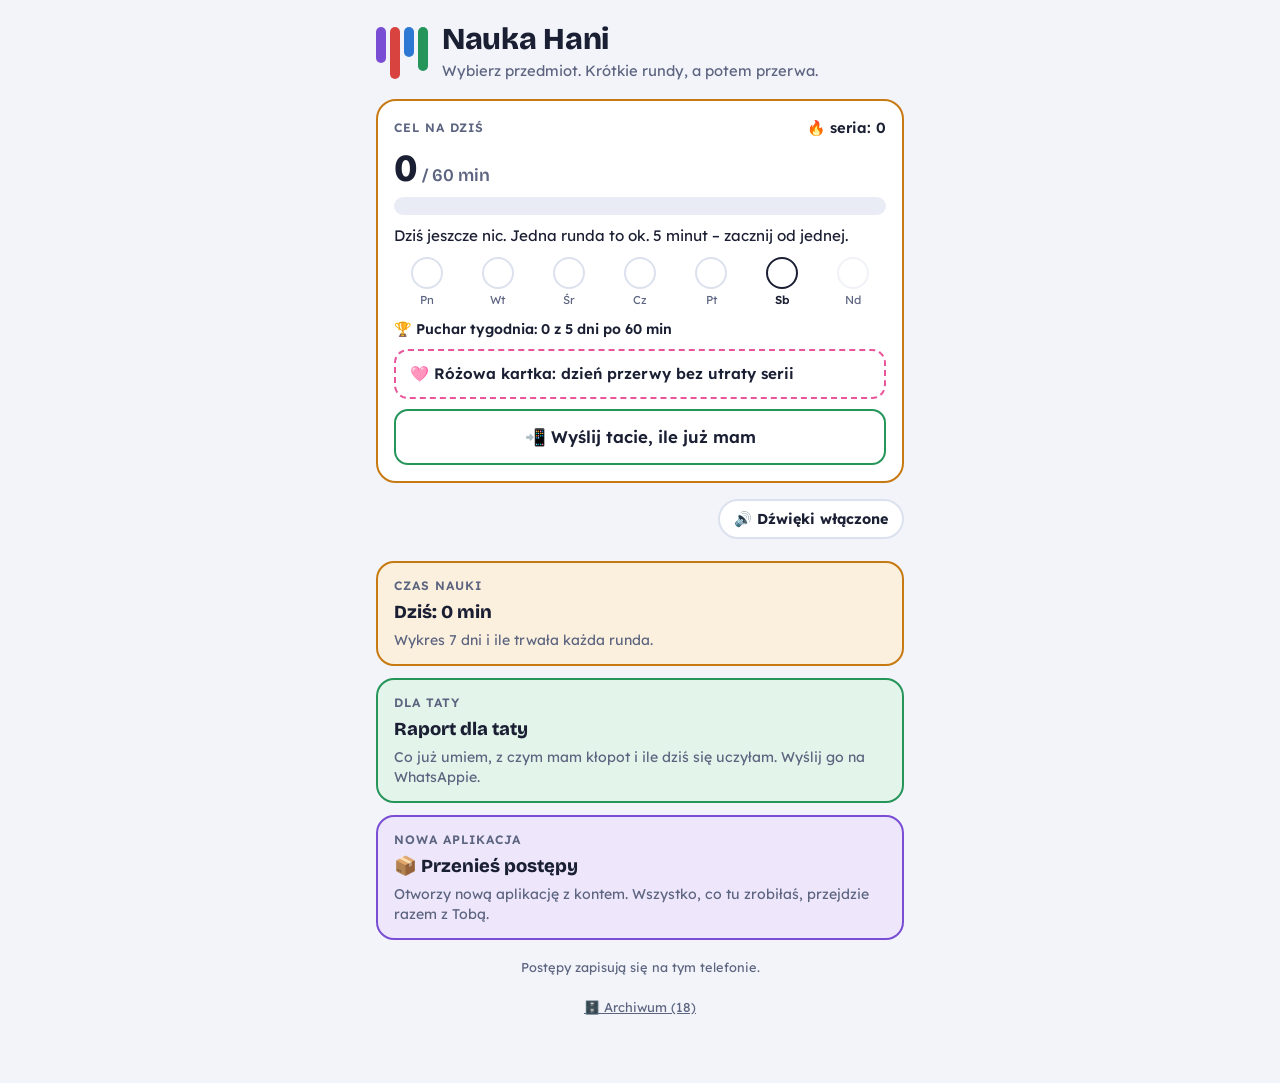
==== app.html @ 9e529d02 "Ekran główny: przedmioty od najbliższego sprawdzianu, po terminie same do małego Archiwum (v60) Co-A" ====
<!doctype html><html><head><meta charset=utf8><meta name=viewport content="width=device-width,initial-scale=1,viewport-fit=cover"><style>:root{color-scheme:light;box-sizing:border-box;padding-top:env(safe-area-inset-top,0px);padding-bottom:env(safe-area-inset-bottom,0px)}html{scroll-padding-top:env(safe-area-inset-top,0px)}body{margin:0;padding:0;font:14px -apple-system,BlinkMacSystemFont,sans-serif;background:#fff;color:#000}img{max-width:100%}[hidden]:not([hidden=until-found i]){display:none!important}</style></head><body>
<title>Nauka Hani</title>
<link rel="preconnect" href="https://fonts.googleapis.com">
<link rel="preconnect" href="https://fonts.gstatic.com" crossorigin>
<link rel="stylesheet" href="https://fonts.googleapis.com/css2?family=Bricolage+Grotesque:opsz,wght@12..96,600;12..96,800&family=Lexend:wght@400;500;600&family=JetBrains+Mono:wght@700&display=swap">
<style>
/* Layout: one column, one task per screen; topic tiles take the colours of the four DNA bases (A/T/C/G as in the textbook). */
:root{
  --bg:#F2F4F9; --surface:#FFFFFF; --ink:#1A1F33; --muted:#5C6480; --line:#DCE1EE; --soft:#E9ECF5;
  --a:#7A4ED4; --t:#26955A; --c:#2C78D2; --g:#D9433F; --warn:#C77A12;
  --a-soft:#EEE7FB; --t-soft:#E3F4EA; --c-soft:#E3EEFB; --g-soft:#FBE6E5; --warn-soft:#FBF0DD;
  --display:"Bricolage Grotesque", "Trebuchet MS", system-ui, sans-serif;
  --body:"Lexend", "Segoe UI", system-ui, sans-serif;
  --mono:"JetBrains Mono", ui-monospace, Menlo, Consolas, monospace;
}
@media (prefers-color-scheme: dark){:root:not([data-theme="light"]){
  --bg:#11141F; --surface:#1B1F2F; --ink:#ECEEF7; --muted:#A2A9C3; --line:#2C3250; --soft:#252A3E;
  --a:#A487F2; --t:#4CC783; --c:#5DA3F2; --g:#F27270; --warn:#F0AE4A;
  --a-soft:#2B2446; --t-soft:#1C3328; --c-soft:#1C2B42; --g-soft:#3A2024; --warn-soft:#3A2D18; color-scheme:dark}}
:root[data-theme="dark"]{
  --bg:#11141F; --surface:#1B1F2F; --ink:#ECEEF7; --muted:#A2A9C3; --line:#2C3250; --soft:#252A3E;
  --a:#A487F2; --t:#4CC783; --c:#5DA3F2; --g:#F27270; --warn:#F0AE4A;
  --a-soft:#2B2446; --t-soft:#1C3328; --c-soft:#1C2B42; --g-soft:#3A2024; --warn-soft:#3A2D18; color-scheme:dark}

*{box-sizing:border-box}
html,body{background:var(--bg)}
body{color:var(--ink);font-family:var(--body);font-size:17px;line-height:1.45;-webkit-tap-highlight-color:transparent}
#app{max-width:560px;margin:0 auto;padding-inline:16px;padding-block:18px 40px}
button{font:inherit;color:inherit;cursor:pointer}
button:focus-visible,input:focus-visible{outline:3px solid var(--c);outline-offset:2px}
h1,h2,h3{font-family:var(--display);text-wrap:balance;margin:0}

/* home */
.hero{display:flex;gap:14px;align-items:center;padding-block:6px 18px}
.helix{display:flex;gap:4px;flex-shrink:0}
.helix span{width:10px;border-radius:5px}
.hero h1{font-size:1.9rem;font-weight:800;line-height:1.05;letter-spacing:-.01em}
.hero p{margin:4px 0 0;color:var(--muted);font-size:.92rem}
.overall{background:var(--surface);border:1px solid var(--line);border-radius:16px;padding:14px 16px;display:grid;gap:8px;margin-bottom:18px}
.overall-top{display:flex;justify-content:space-between;align-items:baseline;gap:8px}
.overall b{font-family:var(--display);font-size:1.5rem;font-variant-numeric:tabular-nums}
.overall small{color:var(--muted);font-size:.82rem}
.bar{height:10px;border-radius:6px;background:var(--soft);overflow:hidden}
.bar i{display:block;height:100%;border-radius:6px;background:var(--a);transition:width .4s}
.label{font-size:.76rem;letter-spacing:.08em;text-transform:uppercase;color:var(--muted);font-weight:600}
.topics{display:grid;gap:12px}
.topic{display:grid;grid-template-columns:auto 1fr;gap:14px;align-items:center;text-align:left;background:var(--surface);border:1px solid var(--line);border-radius:18px;padding:14px;width:100%}
.topic:active{transform:scale(.985)}
.base{width:52px;height:52px;border-radius:14px;display:grid;place-items:center;font-family:var(--mono);font-size:1.6rem;color:#fff}
.topic h3{font-size:1.15rem;font-weight:800;line-height:1.15}
.topic .meta{display:flex;justify-content:space-between;align-items:center;gap:8px;margin-top:6px;font-size:.82rem;color:var(--muted)}
.topic .bar{height:7px;margin-top:8px}
.stars{letter-spacing:2px;color:var(--warn);font-size:1rem;white-space:nowrap}
.stars .off{color:var(--line)}
.extras{display:grid;grid-template-columns:1fr 1fr;gap:12px;margin-top:12px}
.extra{background:var(--surface);border:1px solid var(--line);border-radius:18px;padding:14px;text-align:left;display:grid;gap:4px;width:100%;align-content:start}
.extra h3{font-size:1.05rem;font-weight:800}
.extra span{font-size:.82rem;color:var(--muted)}
.extra.exam{background:var(--ink);color:var(--bg);border-color:var(--ink)}
.extra.exam span{color:var(--bg);opacity:.75}
.tip{margin-top:22px;padding:14px 16px;border-radius:14px;background:var(--warn-soft);font-size:.9rem}
.tip b{font-weight:600}
.reset{margin-top:18px;background:none;border:none;color:var(--muted);font-size:.82rem;text-decoration:underline;padding:6px 0}
.confirm{display:flex;flex-wrap:wrap;gap:8px;align-items:center;margin-top:8px;font-size:.88rem}
.confirm button{border:1px solid var(--line);background:var(--surface);border-radius:10px;padding:8px 12px}
.confirm .danger{background:var(--g);color:#fff;border-color:var(--g)}

/* quiz chrome */
.top{display:grid;grid-template-columns:auto 1fr auto;gap:12px;align-items:center;position:sticky;top:env(safe-area-inset-top,0px);background:var(--bg);padding-block:8px 12px;z-index:5}
.x{width:40px;height:40px;border-radius:12px;border:1px solid var(--line);background:var(--surface);font-size:1.3rem;line-height:1}
.count{font-variant-numeric:tabular-nums;font-size:.9rem;color:var(--muted);font-weight:600}
.streak{display:inline-block;margin-top:2px;font-size:.78rem;font-weight:600;color:var(--warn)}
.qtype{margin:10px 0 6px}
.qtype.hot{color:var(--g)}
.q{font-family:var(--display);font-weight:800;font-size:1.4rem;line-height:1.22;margin:0 0 6px}
.hint{color:var(--muted);font-size:.88rem;margin:0 0 14px}
.opts{display:grid;gap:10px}
.opt{width:100%;text-align:left;padding:14px 16px;border-radius:14px;border:2px solid var(--line);background:var(--surface);min-height:56px;font-size:1rem;transition:transform .08s,border-color .15s,background .15s}
.opt:active{transform:scale(.98)}
.opt:disabled{cursor:default;opacity:1}
.opt.ok{border-color:var(--t);background:var(--t-soft)}
.opt.bad{border-color:var(--g);background:var(--g-soft)}
.opt.miss{border-color:var(--t);border-style:dashed}
.opt.dim{opacity:.55}
.opt.sel{border-color:var(--ink);background:var(--soft)}
.tf{grid-template-columns:1fr 1fr}
.tf .opt{text-align:center;font-weight:600;font-size:1.1rem}
.box{display:inline-grid;place-items:center;width:22px;height:22px;border-radius:6px;border:2px solid var(--muted);margin-right:10px;vertical-align:-4px;font-size:.85rem;font-weight:700}
.opt.sel .box{background:var(--ink);border-color:var(--ink);color:var(--bg)}
.check{margin-top:12px;width:100%;padding:15px;border-radius:14px;border:none;background:var(--c);color:#fff;font-weight:600;font-size:1.02rem}
.check:disabled{opacity:.4}

/* typed answer */
.typed{display:grid;gap:10px}
.typed input{width:100%;font:inherit;font-size:1.15rem;padding:14px 16px;border-radius:14px;border:2px solid var(--line);background:var(--surface);color:var(--ink)}
.typed input.ok{border-color:var(--t);background:var(--t-soft)}
.typed input.bad{border-color:var(--g);background:var(--g-soft)}

/* open */
.open-steps{display:grid;gap:10px}
.model{background:var(--c-soft);border-radius:14px;padding:12px 14px;font-size:.92rem}

/* sort */
.sort-card{background:var(--surface);border:2px dashed var(--line);border-radius:18px;padding:22px 16px;text-align:center;font-family:var(--display);font-weight:800;font-size:1.3rem;min-height:92px;display:grid;place-items:center;margin-bottom:12px}
.sort-btns{display:grid;grid-template-columns:1fr 1fr;gap:10px}
.sort-btns .opt{text-align:center;font-weight:600}
.cols{display:grid;grid-template-columns:1fr 1fr;gap:10px;margin-top:14px}
.col{display:flex;flex-wrap:wrap;gap:6px;align-content:flex-start;min-width:0}
.col-h{width:100%;font-size:.74rem;text-transform:uppercase;letter-spacing:.06em;color:var(--muted);font-weight:600}
.chip{font-size:.8rem;padding:4px 9px;border-radius:999px;background:var(--t-soft);border:1px solid var(--t)}
.chip.fix{background:var(--warn-soft);border-color:var(--warn)}

/* match */
.chips{display:flex;flex-wrap:wrap;gap:8px;margin-bottom:14px}
.mchip{padding:10px 14px;border-radius:12px;border:2px solid var(--line);background:var(--surface);font-weight:600;font-size:.95rem}
.mchip.sel{border-color:var(--ink);background:var(--soft);transform:translateY(-2px)}
.m0{border-color:var(--a)!important;background:var(--a-soft)!important}
.m1{border-color:var(--t)!important;background:var(--t-soft)!important}
.m2{border-color:var(--c)!important;background:var(--c-soft)!important}
.m3{border-color:var(--g)!important;background:var(--g-soft)!important}
.pulse{animation:pulse .5s}
@keyframes pulse{50%{transform:scale(1.06)}}

/* order */
.opt .num{display:inline-grid;place-items:center;width:28px;height:28px;border-radius:50%;background:var(--t);color:#fff;font-weight:700;margin-right:10px;font-size:.9rem;vertical-align:middle}

/* dna */
.strand{overflow-x:auto;padding-bottom:6px;margin-bottom:14px}
.strand-in{display:flex;gap:5px;justify-content:center;min-width:min-content;margin-inline:auto;width:max-content}
.pair{display:grid;justify-items:center;gap:4px}
.nt{width:36px;height:44px;border-radius:9px;display:grid;place-items:center;font-family:var(--mono);font-size:1.2rem;color:#fff}
.bond{width:3px;height:14px;background:var(--line);border-radius:2px}
.slot{background:var(--surface);border:2px dashed var(--line);color:var(--ink)}
.slot.cur{border-color:var(--ink);border-style:solid}
.bA{background:var(--a)} .bT{background:var(--t)} .bC{background:var(--c)} .bG{background:var(--g)}
.keys{display:grid;grid-template-columns:repeat(4,1fr);gap:10px}
.key{height:64px;border-radius:14px;border:none;color:#fff;font-family:var(--mono);font-size:1.6rem}
.key:active{transform:scale(.95)}
.key:disabled{opacity:.4}
.legend{font-size:.82rem;color:var(--muted);text-align:center;margin-top:10px}
.seq{font-family:var(--mono);letter-spacing:.12em}

.shake{animation:shake .35s}
@keyframes shake{25%{transform:translateX(-6px)}75%{transform:translateX(6px)}}

/* feedback */
.fb{margin-top:18px;border-radius:18px;padding:16px;display:grid;gap:10px;animation:rise .25s ease-out}
.fb.good{background:var(--t-soft);border:2px solid var(--t)}
.fb.meh{background:var(--warn-soft);border:2px solid var(--warn)}
.fb.plain{background:var(--surface);border:2px solid var(--line)}
.fb h3{font-size:1.25rem;font-weight:800}
.fb p{margin:0;font-size:.95rem}
.fb small{color:var(--muted);font-size:.82rem}
.next{width:100%;padding:16px;border-radius:14px;border:none;background:var(--ink);color:var(--bg);font-weight:600;font-size:1.05rem}
@keyframes rise{from{transform:translateY(8px);opacity:.4}}

/* result */
.result{text-align:center;padding-top:30px;display:grid;gap:14px;justify-items:center}
.big-stars{font-size:3rem;letter-spacing:6px;color:var(--warn)}
.big-stars .off{color:var(--line)}
.result h2{font-size:2rem;font-weight:800}
.result p{margin:0;color:var(--muted);max-width:40ch}
.grade{font-family:var(--display);font-weight:800;font-size:1.1rem;background:var(--surface);border:1px solid var(--line);border-radius:12px;padding:8px 14px}
.result .btns{display:grid;gap:10px;width:100%;margin-top:8px}
.ghost{width:100%;padding:15px;border-radius:14px;border:2px solid var(--line);background:var(--surface);font-weight:600}
.missed{text-align:left;width:100%;display:grid;gap:8px;margin-top:6px}
.missed div{background:var(--surface);border:1px solid var(--line);border-left:4px solid var(--g);border-radius:10px;padding:10px 12px;font-size:.88rem}
.missed div b{display:block;margin-bottom:2px}
.missed div em{display:block;font-style:normal;color:var(--t);font-weight:600;margin-bottom:2px}

/* flashcards */
.card{perspective:1000px;width:100%;height:290px;border:none;background:none;padding:0}
.card-in{position:relative;width:100%;height:100%;transition:transform .45s;transform-style:preserve-3d}
.card.flip .card-in{transform:rotateY(180deg)}
.face{position:absolute;inset:0;border-radius:22px;display:grid;place-items:center;padding:22px;backface-visibility:hidden;-webkit-backface-visibility:hidden;text-align:center}
.front{background:var(--surface);border:2px solid var(--line)}
.front h2{font-size:1.9rem;font-weight:800}
.front small{position:absolute;bottom:16px;left:0;right:0;color:var(--muted);font-size:.82rem}
.face.back{background:var(--a-soft);border:2px solid var(--a);transform:rotateY(180deg);font-size:1.08rem}
.card-btns{display:grid;grid-template-columns:1fr 1fr;gap:10px;margin-top:14px}
.card-btns .opt{text-align:center;font-weight:600}

/* lessons & weak spots */
.lesson{display:grid;gap:12px}
.lesson ul{margin:0;padding-left:20px;display:grid;gap:8px}
.lesson li{font-size:.97rem}
.trick{background:var(--warn-soft);border-radius:12px;padding:10px 12px;font-size:.92rem}
.trick b{font-weight:600}
.fig{background:var(--surface);border:1px solid var(--line);border-radius:14px;padding:10px;overflow-x:auto}
.fig svg{display:block;width:100%;max-width:340px;height:auto;margin:0 auto}
.fig svg text{fill:var(--ink);font-family:var(--body);font-size:12px}
.tbl{overflow-x:auto}
.tbl table{border-collapse:collapse;width:100%;font-size:.9rem;background:var(--surface)}
.tbl th,.tbl td{border:1px solid var(--line);padding:8px;text-align:left}
.tbl th{background:var(--soft);font-weight:600}
.fb .lesson{border-top:1px dashed var(--warn);padding-top:12px}
.fb .lesson h4{margin:0;font-family:var(--display);font-weight:800;font-size:1.05rem}
.weak{background:var(--surface);border:2px solid var(--warn);border-radius:18px;padding:14px;display:grid;gap:10px;margin-bottom:12px}
.weak h3{font-size:1.1rem;font-weight:800}
.weak p{margin:0;font-size:.85rem;color:var(--muted)}
.wchips{display:flex;flex-wrap:wrap;gap:6px}
.wchip{font-size:.85rem;padding:6px 10px;border-radius:999px;border:1px solid var(--warn);background:var(--warn-soft)}
.wchip.good{border-color:var(--t);background:var(--t-soft)}
.wide{grid-column:1/-1}
.list{display:grid;gap:8px}
.list .opt{display:flex;justify-content:space-between;gap:10px;align-items:center}
.list .opt small{color:var(--warn);font-weight:600;white-space:nowrap}
.result .wchips{justify-content:center}
/* hub & writer */
.back{background:none;border:none;transform:none;color:var(--muted);font-weight:600;font-size:.9rem;padding:4px 0;margin-bottom:6px}
.subjs{display:grid;gap:12px}
.subj{text-align:left;background:var(--surface);border:1px solid var(--line);border-left:6px solid var(--sc);border-radius:18px;padding:16px;display:grid;gap:6px;width:100%}
.subj:active{transform:scale(.985)}
.subj h2{font-size:1.45rem;font-weight:800}
.subj-sub{color:var(--muted);font-size:.88rem}
.subj .bar{height:8px;margin-top:4px}
.subj-meta{display:flex;justify-content:space-between;gap:8px;font-size:.82rem;color:var(--muted)}
.warnt{color:var(--warn);font-weight:600}
.tool{margin-block:12px;width:100%;text-align:left;background:var(--c-soft);border:2px solid var(--c);border-radius:18px;padding:14px 16px;display:grid;gap:4px}
.tool h3{font-size:1.15rem;font-weight:800}
.tool > span:last-child{font-size:.88rem;color:var(--muted)}
.foot{color:var(--muted);font-size:.8rem;text-align:center;margin-top:18px}
.quote{margin:0;background:var(--surface);border-left:4px solid var(--a);border-radius:10px;padding:12px 14px;font-style:italic;display:grid;gap:2px}
.quote small{font-style:normal;color:var(--muted);margin-top:6px}
textarea{width:100%;font:inherit;font-size:1rem;line-height:1.5;padding:12px 14px;border-radius:14px;border:2px solid var(--line);background:var(--surface);color:var(--ink);resize:vertical;margin-top:12px}
textarea:focus-visible{outline:3px solid var(--c);outline-offset:2px}
.wc{display:block;font-size:.82rem;color:var(--muted);margin-top:6px;font-variant-numeric:tabular-nums}
.wnav{display:grid;grid-template-columns:1fr 2fr;gap:10px;margin-top:16px}
.wtask{background:var(--soft);border-radius:12px;padding:10px 12px;font-size:.88rem;margin:0 0 6px}
.eps{margin-top:12px;background:var(--surface);border:1px solid var(--line);border-radius:12px;padding:10px 12px;font-size:.9rem}
.eps summary{font-weight:600;cursor:pointer}
.eps ul{margin:8px 0 0;padding-left:18px;display:grid;gap:4px}
.wtopic{display:grid;gap:4px}
.wtopic span{font-size:.85rem;color:var(--muted)}
.checks{display:grid;gap:8px}
.chk{display:grid;grid-template-columns:auto 1fr auto;gap:10px;align-items:center;background:var(--surface);border:1px solid var(--line);border-radius:12px;padding:10px 12px;font-size:.9rem}
.chk .mark{width:26px;height:26px;border-radius:50%;display:grid;place-items:center;font-weight:700;color:#fff;background:var(--t)}
.chk.off .mark{background:var(--warn)}
.chk span:not(.mark){display:block;color:var(--muted);font-size:.84rem}
.fixbtn{border:1px solid var(--line);background:var(--soft);border-radius:10px;padding:6px 10px;font-size:.82rem}
.paper{margin-top:16px;background:var(--surface);border:1px solid var(--line);border-radius:16px;padding:16px;display:grid;gap:10px}
.paper p{margin:0;font-size:1rem}
.mpart{display:grid;gap:4px}
.mtag{justify-self:start;font-size:.74rem;font-weight:600;letter-spacing:.04em;color:var(--t);background:var(--t-soft);border-radius:999px;padding:2px 10px}
.confetti{position:fixed;inset:0;pointer-events:none;overflow:hidden;z-index:20}
.confetti i{position:absolute;top:-12px;width:9px;height:14px;border-radius:2px;animation:fall 1.6s ease-in forwards}
@keyframes fall{to{transform:translateY(105vh) rotate(540deg)}}
/* study time */
.tcard{background:var(--surface);border:1px solid var(--line);border-radius:16px;padding:14px 16px;display:grid;gap:4px;margin-bottom:14px}
.tcard b{font-family:var(--display);font-size:2rem;font-weight:800;font-variant-numeric:tabular-nums;line-height:1.1}
.tcard small{color:var(--muted);font-size:.85rem}
.week{display:grid;grid-template-columns:repeat(7,1fr);gap:6px;align-items:end;height:130px;margin-top:6px}
.wk{display:grid;grid-template-rows:auto 1fr auto;justify-items:center;height:100%;gap:4px;font-size:.72rem;color:var(--muted);font-variant-numeric:tabular-nums}
.wk .col2{width:100%;max-width:30px;display:flex;align-items:flex-end;height:100%}
.wk .col2 i{display:block;width:100%;border-radius:6px 6px 2px 2px;background:var(--warn);min-height:2px}
.wk.today{color:var(--ink);font-weight:600}
.tday{margin-top:16px}
.tday h3{font-size:1.05rem;font-weight:800;display:flex;justify-content:space-between;gap:8px;margin-bottom:8px}
.tday h3 span{font-family:var(--body);font-weight:600;font-size:.9rem;color:var(--warn)}
.trow{background:var(--surface);border:1px solid var(--line);border-radius:12px;padding:10px 12px;display:grid;grid-template-columns:auto 1fr auto;gap:10px;align-items:baseline;font-size:.88rem;margin-bottom:6px}
.trow .tm{color:var(--muted);font-variant-numeric:tabular-nums}
.trow .tn span{display:block;color:var(--muted);font-size:.8rem}
.trow .td{font-weight:600;font-variant-numeric:tabular-nums;white-space:nowrap}
.mtag2{display:block;margin-top:6px;font-size:.8rem;font-weight:600}
.t-ok{color:var(--t)}.t-bad{color:var(--g)}.t-miss{color:var(--t)}
.opt.bad .box{border-color:var(--g);color:var(--g)}.opt.ok .box{background:var(--t);border-color:var(--t);color:#fff}.opt.miss .box{border-color:var(--t);color:var(--t)}
.nudge{margin:0 0 12px;padding:10px 12px;border-radius:12px;background:var(--warn-soft);border:1px solid var(--warn);font-size:.9rem}
.share{display:block;text-align:center;text-decoration:none;width:100%;padding:16px;border-radius:14px;background:var(--t);color:#fff;font-weight:600;font-size:1.05rem}
@media (prefers-reduced-motion: reduce){*{animation:none!important;transition:none!important}}
@media (min-width:520px){.topics{grid-template-columns:1fr 1fr}.topic{grid-template-columns:1fr;align-items:start}}
.gal{display:grid;grid-template-columns:1fr 1fr;gap:10px;margin:0 0 12px}.gal figure{margin:0}.gal img{width:100%;aspect-ratio:3/4;object-fit:cover;object-position:top;border-radius:10px;display:block}.gal figcaption{font-size:13px;line-height:1.3;margin-top:4px}.gal.sym img{aspect-ratio:2/1;object-fit:contain;border:1px solid #e5e7eb;background:#fff}
.remember{background:var(--surface);border:2px solid var(--warn);border-radius:12px;padding:10px 12px;margin:8px 0}.remember b{display:block;font-size:.8rem;letter-spacing:.06em;text-transform:uppercase;color:var(--warn);margin-bottom:4px}.remember p{margin:4px 0}.remember .ans{font-weight:600}
details.more{margin:8px 0}details.more summary{cursor:pointer;font-weight:600;padding:6px 0}
.next.wait{position:relative;overflow:hidden;opacity:.55}.next.wait::after{content:'';position:absolute;left:0;bottom:0;height:4px;background:currentColor;animation:fbw var(--w,4s) linear forwards}@keyframes fbw{from{width:0}to{width:100%}}
.pfrow{display:grid;grid-template-columns:1fr auto;gap:10px;align-items:center;background:var(--surface);border:2px solid var(--line);border-radius:14px;padding:10px 12px;font-size:.98rem}
.pfrow.ok{border-color:var(--t);background:var(--t-soft)}.pfrow.bad{border-color:var(--g);background:var(--g-soft)}
.pfrow .mtag2{grid-column:1/-1;margin-top:0}
.pfbs{display:flex;gap:6px}
.pfb{width:48px;height:48px;border-radius:12px;border:2px solid var(--line);background:var(--surface);font-weight:700;font-size:1.1rem}
.pfb.sel{border-color:var(--ink);background:var(--ink);color:var(--bg)}
.pfb:disabled{cursor:default}
.dw{text-decoration:underline dotted;text-decoration-color:currentColor;text-decoration-thickness:2px;text-underline-offset:4px;cursor:pointer;border-radius:6px;-webkit-tap-highlight-color:transparent}
.dw.on{background:#fff1b8;box-shadow:0 0 0 3px #fff1b8}
.dpop{position:fixed;z-index:9999;background:#1f1d2b;color:#fff;border-radius:14px;padding:10px 46px 10px 14px;font-size:17px;line-height:1.35;box-shadow:0 8px 24px rgba(0,0,0,.25);animation:dpopIn .15s ease-out;font-weight:500}
.dpop .dph{margin-bottom:6px;padding-bottom:6px;border-bottom:1px solid rgba(255,255,255,.2)}
.dpop .dph b{color:#ffd76a}.dpop small{opacity:.7;font-size:14px}
.dpop .dbase{font-size:13px;opacity:.7;margin-top:3px}
.dpop .dsay{position:absolute;right:6px;top:50%;transform:translateY(-50%);width:36px;height:36px;border:0;border-radius:50%;background:rgba(255,255,255,.14);color:#fff;font-size:17px;padding:0;cursor:pointer}
.dpop .darr{position:absolute;bottom:-7px;width:14px;height:14px;background:#1f1d2b;transform:translateX(-50%) rotate(45deg)}
.dpop.below .darr{bottom:auto;top:-7px}
@keyframes dpopIn{from{opacity:0;transform:translateY(4px)}to{opacity:1;transform:none}}
.dhint{margin:-6px 0 12px;font-size:14px;color:#6b6880}
.qimg{display:block;max-width:100%;max-height:260px;margin:0 auto 14px;border-radius:12px;object-fit:contain}
.picopts{display:grid;grid-template-columns:repeat(3,1fr);gap:8px}.popt{padding:4px;border-radius:14px;border:3px solid var(--line);background:var(--surface);display:flex;flex-direction:column;align-items:stretch;gap:4px;min-height:0}.popt img{width:100%;aspect-ratio:3/4;object-fit:cover;object-position:top;border-radius:10px;display:block}.pcap{font-size:.78rem;line-height:1.2;text-align:center;font-weight:600;min-height:2.4em;display:flex;align-items:center;justify-content:center}.popt.ok{border-color:var(--t);background:var(--t-soft)}.popt.bad{border-color:var(--g);background:var(--g-soft)}.popt.dim{opacity:.6}
/* chemia */
.tiles{display:flex;flex-wrap:wrap;gap:8px;margin:6px 0 12px}
.tile{min-width:56px;min-height:52px;padding:8px 14px;border-radius:12px;border:2px solid var(--line);background:var(--surface);font-family:var(--mono);font-size:1.15rem}
.tile.sel{border-color:var(--ink);background:var(--soft)}
.tile.wide{flex:1 1 40%}
.tile:disabled{opacity:.6}
.vrow{display:flex;align-items:center;justify-content:space-between;gap:10px;margin:8px 0;flex-wrap:wrap}
.vrow .sym{font-family:var(--mono);font-size:1.2rem}
.vchips{display:flex;gap:6px}.vchips .tile{min-width:48px;padding:8px 10px}
.stepper{display:flex;align-items:center;gap:8px}
.stepper b{min-width:30px;text-align:center;font-family:var(--mono);font-size:1.3rem}
.stb{width:48px;height:48px;border-radius:12px;border:2px solid var(--line);background:var(--surface);font-size:1.4rem;font-weight:700}
.cross{display:flex;align-items:flex-end;justify-content:center;gap:18px;margin:6px 0 10px}
.piece{display:grid;justify-items:center}
.piece .val{font-family:var(--mono);color:var(--g);font-size:1rem}
.piece .sym{font-family:var(--mono);font-size:1.8rem}
.xarr{font-size:2rem;color:var(--g)}
.formula{font-family:var(--mono);font-size:1.5rem;text-align:center;padding:8px;min-height:1.6em}
.formula.big{font-size:2.4rem;padding:18px}
.typed input.mono{font-family:var(--mono)}
.bmsg{border-radius:12px;padding:10px 12px;margin:8px 0;font-size:.95rem}
.bmsg.bad{background:var(--g-soft);border:1px solid var(--g)}
.helprow{margin-top:10px}
.helpbtn{border:2px dashed var(--warn);background:var(--warn-soft);border-radius:12px;padding:10px 14px;font-weight:600}
.helpbtn:disabled{opacity:.45}
.helpbox{margin-top:8px;background:var(--warn-soft);border-radius:12px;padding:8px 12px;font-size:.92rem}
.helpbox p{margin:4px 0}
.eqline{display:flex;flex-wrap:wrap;align-items:center;gap:6px;justify-content:center;background:var(--surface);border:1px solid var(--line);border-radius:14px;padding:12px 8px;margin-bottom:12px}
.eqs{display:inline-flex;align-items:baseline;gap:1px;min-height:48px;padding:6px 10px;border-radius:10px;border:2px solid var(--line);background:var(--surface);font-family:var(--mono);font-size:1.15rem}
.eqs.fixed{border-color:transparent;padding:6px 2px}
.eqs.sel{border-color:var(--c);background:var(--c-soft)}
.eqs.empty .sp{color:var(--muted)}
.eqs .co{color:var(--g);font-weight:700}.eqs .co.one{color:var(--line)}
.arrow{display:inline-grid;justify-items:center;font-size:1.3rem;line-height:1}.arrow small{font-size:.7rem;font-family:var(--mono)}
.plus{font-size:1.2rem;color:var(--muted)}
.eqcnt .tbl{margin:10px 0}.eqcnt tr.okr td{color:var(--t);font-weight:600}.eqcnt tr.badr td{color:var(--g);font-weight:600}
.plan{background:var(--surface);border:2px solid var(--t);border-radius:18px;padding:14px;display:grid;gap:8px;margin-bottom:12px}
.plan h3{font-size:1.1rem;font-weight:800}
.prow{display:grid;grid-template-columns:76px 1fr;gap:8px;font-size:.88rem;padding:4px 0;color:var(--muted)}
.prow.today{color:var(--ink);font-weight:600;background:var(--t-soft);border-radius:8px;padding:6px}
.prow.past{opacity:.55}
/* pełny tekst Inwokacji – wysuwana belka (polski, inw, 17.11.2026) */
.iw-tab{position:fixed;right:0;top:128px;z-index:25;writing-mode:vertical-rl;transform:rotate(180deg);background:var(--a);color:#fff;border:none;border-radius:0 12px 12px 0;padding:14px 7px;font-weight:700;font-size:.85rem;letter-spacing:.03em;box-shadow:0 2px 8px rgba(0,0,0,.18)}
.iw-tab.lock{background:#9a93ad}
.iw-panel{position:fixed;top:0;right:0;bottom:0;width:min(92%,460px);background:var(--bg);z-index:30;overflow-y:auto;padding:calc(env(safe-area-inset-top,0px) + 12px) 14px 28px;box-shadow:-4px 0 18px rgba(0,0,0,.25);transform:translateX(105%);transition:transform .25s ease-out}
.iw-panel.open{transform:none}
.iw-head{display:flex;justify-content:space-between;align-items:center;gap:8px;margin-bottom:2px}
.iw-head h2{font-size:1.25rem;font-weight:800}
.iw-src{color:var(--muted);font-size:.82rem;margin:0 0 10px}
.iw-ch{margin:12px 0 4px;font-size:.8rem;font-weight:700;color:var(--a);text-transform:uppercase;letter-spacing:.04em}
.iw-v{display:grid;grid-template-columns:26px 1fr;gap:6px;padding:5px 6px;border-radius:8px;font-size:1.05rem;line-height:1.4}
.iw-v b{font-size:.75rem;color:var(--muted);font-weight:600;text-align:right;padding-top:4px}
.iw-v.on{background:var(--t-soft)}.iw-v.on b{color:var(--t)}
.iw-legend{font-size:.8rem;color:var(--muted);margin:12px 0 0}
.iw-lock{background:var(--surface);border:2px solid var(--line);border-radius:14px;padding:16px;text-align:center;font-size:1rem;line-height:1.45;margin-top:10px}
.iw-lock big{display:block;font-size:2rem;margin-bottom:6px}
/* układ okresowy (chemia) */
.pt-tab{position:fixed;right:0;top:42%;z-index:25;writing-mode:vertical-rl;transform:rotate(180deg);background:var(--t);color:#fff;border:none;border-radius:0 12px 12px 0;padding:12px 6px;font-weight:600;font-size:.82rem;letter-spacing:.03em;box-shadow:0 2px 8px rgba(0,0,0,.18)}
.pt-back{position:fixed;inset:0;background:rgba(10,12,20,.45);z-index:29}
.pt-panel{position:fixed;top:0;right:0;bottom:0;width:min(100%,560px);background:var(--bg);z-index:30;overflow-y:auto;padding:calc(env(safe-area-inset-top,0px) + 12px) 12px 24px;box-shadow:-4px 0 18px rgba(0,0,0,.25);transform:translateX(105%);transition:transform .25s ease-out}
.pt-panel.open{transform:none}
.pt-head{display:flex;justify-content:space-between;align-items:center;gap:8px;margin-bottom:10px}
.pt-head h2{font-size:1.25rem;font-weight:800}
.pt-info{background:var(--surface);border:2px solid var(--line);border-radius:14px;padding:10px 12px;display:grid;grid-template-columns:auto 1fr;gap:4px 14px;align-items:center;min-height:86px;margin-bottom:10px;font-size:.9rem}
.pt-info .big{grid-row:span 3;font-family:var(--mono);font-size:2.2rem;line-height:1;text-align:center;min-width:60px}
.pt-info .big small{display:block;font-family:var(--body);font-size:.75rem;color:var(--muted)}
.pt-info b{font-size:1.05rem}
.pt-info .val{color:var(--g);font-weight:700;font-size:1.05rem}
.pt-info .muted{color:var(--muted);font-size:.82rem}
.pt-tools{display:flex;gap:8px;margin-bottom:8px}
.pt-tools button{border:1px solid var(--line);background:var(--surface);border-radius:10px;padding:8px 12px;font-size:.85rem;font-weight:600}
.pt-scroll{overflow-x:auto;padding-bottom:6px}
.pt-grid{display:grid;grid-template-columns:repeat(18,minmax(0,1fr));gap:2px}
.pt-panel.zoom .pt-grid{grid-template-columns:repeat(18,50px);width:max-content}
.pt-c{border:1px solid var(--line);border-radius:4px;padding:0;min-height:26px;font-family:var(--mono);font-size:.62rem;line-height:1.05;display:grid;place-items:center;background:var(--surface);color:var(--ink)}
.pt-panel.zoom .pt-c{min-height:52px;font-size:1rem}
.pt-c small{display:none;font-family:var(--body);font-size:.55rem;color:var(--g);font-weight:700}
.pt-panel.zoom .pt-c small{display:block;overflow-wrap:anywhere;text-align:center;padding:0 1px}
.pt-c.m{background:var(--c-soft)}.pt-c.n{background:var(--warn-soft)}.pt-c.g{background:var(--warn-soft);border-style:dashed}
.pt-c.sel{outline:3px solid var(--ink);outline-offset:-1px}
.pt-gh{font-size:.55rem;color:var(--muted);text-align:center;align-self:end}
.pt-panel.zoom .pt-gh{font-size:.75rem}
.pt-gap{grid-column:1/-1;height:8px}
.pt-lab{font-size:.55rem;color:var(--muted);display:grid;place-items:center;text-align:center}
.pt-legend{display:flex;flex-wrap:wrap;gap:8px 14px;font-size:.8rem;color:var(--muted);margin:10px 0}
.pt-legend i{display:inline-block;width:14px;height:14px;border-radius:3px;border:1px solid var(--line);vertical-align:-2px;margin-right:5px}
.pt-rule{background:var(--surface);border:1px solid var(--line);border-radius:14px;padding:10px 12px;font-size:.88rem}
.pt-rule h3{font-size:1rem;font-weight:800;margin-bottom:6px}
.pt-rule table{border-collapse:collapse;width:100%}.pt-rule td{border-top:1px solid var(--line);padding:5px 4px;vertical-align:top}.pt-rule td:first-child{white-space:nowrap;font-weight:600}
.archlink{display:block;margin:6px auto 18px;background:none;border:0;color:var(--muted,#888);font-size:13px;text-decoration:underline;cursor:pointer;padding:8px}.arch{margin-top:14px;background:var(--soft);border:1px dashed var(--line);border-radius:18px;padding:4px 12px}.arch summary{cursor:pointer;display:flex;justify-content:space-between;align-items:center;gap:8px;padding:12px 2px;font-weight:600;list-style:none}.arch summary::-webkit-details-marker{display:none}.arch summary span{white-space:nowrap}.arch summary small{text-align:right;color:var(--muted);font-weight:400;font-size:.82rem}.arch[open]{padding-bottom:12px}.arch .subj{opacity:.85}
.goal{background:var(--surface);border:2px solid var(--warn);border-radius:20px;padding:16px;display:grid;gap:10px;margin-bottom:16px}
.goal.done{border-color:var(--t);background:var(--t-soft)}
.goal-top{display:flex;justify-content:space-between;align-items:center;gap:8px}
.goal-fire{font-weight:600;font-size:.92rem;white-space:nowrap}
.goal-num{font-family:var(--display);font-weight:800;font-size:2.4rem;line-height:1;font-variant-numeric:tabular-nums}
.goal-num small{font-size:1.1rem;color:var(--muted);font-weight:600}
.goal .bar{height:18px;border-radius:10px}
.goal .bar i{border-radius:10px}
.goal-msg{margin:0;font-size:.95rem}
.gweek{display:grid;grid-template-columns:repeat(7,1fr);gap:6px;text-align:center;font-size:.72rem;color:var(--muted)}
.gday{display:grid;justify-items:center;gap:3px}
.gdot{width:32px;height:32px;border-radius:50%;display:grid;place-items:center;border:2px solid var(--line);background:var(--surface);font-weight:700;font-size:.9rem;color:#fff}
.gday.hit .gdot{background:var(--t);border-color:var(--t)}
.gday.today .gdot{border-color:var(--ink)}
.gday.today{color:var(--ink);font-weight:600}
.gday.future .gdot{opacity:.4}
.gcup{font-size:.88rem;font-weight:600}
.gday.free .gdot{background:#E8559A;border-color:#E8559A;font-size:.85rem}
.goal.pink{border-color:#E8559A;background:#FDEAF3}
@media (prefers-color-scheme:dark){:root:not([data-theme="light"]) .goal.pink{background:#3A1F2E}}
[data-theme="dark"] .goal.pink{background:#3A1F2E}
.rkbtn{width:100%;padding:12px 14px;border-radius:14px;border:2px dashed #E8559A;background:transparent;color:inherit;font-weight:600;font-size:.95rem;text-align:left}
.rkinfo{font-size:.85rem;color:var(--muted)}
.rkbox{border:2px solid #E8559A;border-radius:14px;padding:12px;display:grid;gap:8px;font-size:.95rem}
.rkbox .next{background:#E8559A;color:#fff}
.rk .next{background:#E8559A;color:#fff}
.rk-big{font-size:4.5rem;line-height:1}
.goal .share{padding:14px}
.goal:not(.done) .share{background:var(--surface);color:var(--ink);border:2px solid var(--t)}
.goalmini{width:100%;background:var(--surface);border:1px solid var(--line);border-radius:14px;padding:10px 14px;display:grid;gap:6px;text-align:left;font-size:.9rem}
.goalmini.win{border:2px solid var(--t);background:var(--t-soft);font-size:1rem}
.goalmini .bar i{background:var(--warn)}.goalmini.win .bar i{background:var(--t)}
.memo{background:var(--surface);border:1px solid var(--line);border-radius:16px;padding:14px 16px;margin-bottom:14px;font-size:1.08rem;line-height:1.75;position:relative}
.mico{position:absolute;top:8px;right:12px;font-size:1.6rem}
.mline{margin:0 0 6px;padding-right:28px}.mline small{color:var(--muted);font-size:.75rem}
.mgap{border:0;border-bottom:2px solid var(--a);background:var(--a-soft);border-radius:5px;padding:0 3px;margin:0;font:inherit;line-height:1.3;color:var(--ink)}
.mgap span{color:transparent}.mgap b{font-weight:600;color:var(--a)}.mgap.peek{background:var(--warn-soft);border-bottom-color:var(--warn)}.mgap.peek span{color:var(--ink)}
.mdots{display:flex;gap:6px;margin:4px 0 8px}.mdots i{flex:1;height:6px;border-radius:3px;background:var(--line)}.mdots i.on{background:var(--a)}
.mgrid{display:grid;grid-template-columns:repeat(11,1fr);gap:4px;margin:8px 0}.mgrid i{height:14px;border-radius:4px;background:var(--soft)}.mgrid i.on{background:var(--a)}
.mchips{display:flex;flex-wrap:wrap;gap:6px;margin:8px 0}.mchip{border:1px solid var(--line);background:var(--surface);border-radius:999px;padding:6px 10px;font-size:.85rem;color:var(--ink)}.mchip.on{background:var(--a-soft);border-color:var(--a)}
</style>

<div id="app"></div>

<script>
const BASES = {A:'var(--a)',T:'var(--t)',C:'var(--c)',G:'var(--g)'};
const COMP = {A:'T',T:'A',C:'G',G:'C'};
const ROUND = 8;

/* ---------- random helpers (needed by generators) ---------- */
function shuffle(a){for(let i=a.length-1;i>0;i--){const j=Math.floor(Math.random()*(i+1));[a[i],a[j]]=[a[j],a[i]];}return a;}
const rnd=(a,b)=>a+Math.floor(Math.random()*(b-a+1));
const any=a=>a[Math.floor(Math.random()*a.length)];
const seqOf=n=>Array.from({length:n},()=>any(['A','T','C','G'])).join('');
const compOf=s=>s.split('').map(b=>COMP[b]).join('');
function numOpts(ans,cands){const s=[ans];for(const c of cands){if(c>0&&Number.isInteger(c)&&!s.includes(c))s.push(c);if(s.length===4)break;}let k=1;while(s.length<4){const c=ans+k*(k%2?1:-1)*2;if(c>0&&!s.includes(c))s.push(c);k++;}return s.map(String);}
const SPECIES=[['kot',38],['pies',78],['koń',64],['mysz',40],['kura',78],['groch',14],['ziemniak',48],['człowiek',46]];

/* ---------- generators: new numbers every time ---------- */
const GEN={
  dna(){return {t:'dna',q:'Dobuduj nić komplementarną.',top:seqOf(rnd(8,10)),e:'A↔T, C↔G – zawsze.'};},
  comp(){const s=seqOf(7),c=compOf(s);
    const swap1=s.split('').map(b=>({A:'C',C:'A',T:'G',G:'T'}[b])).join('');
    const swap2=s.split('').map(b=>({A:'G',G:'A',T:'C',C:'T'}[b])).join('');
    const o=[c];[s,swap1,swap2,c.split('').reverse().join('')].forEach(x=>{if(!o.includes(x)&&o.length<4)o.push(x);});
    return {t:'mc',mono:true,q:`Nić DNA ma sekwencję ${s}. Jaka jest sekwencja nici komplementarnej?`,o,e:`A łączy się z T, C z G: ${s} → ${c}.`};},
  count(){const s=seqOf(9);const ask=any([['tymin','A','T'],['adenin','T','A'],['guanin','C','G'],['cytozyn','G','C']]);
    const ans=s.split('').filter(b=>b===ask[1]).length;const wrong=s.split('').filter(b=>b===ask[2]).length;
    return {t:'mc',q:`Jedna nić DNA: ${s}. Ile ${ask[0]} będzie w nici komplementarnej?`,o:numOpts(ans,[wrong,ans+1,ans-1,ans+2]),e:`W nici komplementarnej ${ask[2]} stoi naprzeciw każdej ${ask[1]}. W tej nici jest ${ans}× ${ask[1]}.`};},
  gamete(){const[sp,x]=any(SPECIES);const v=rnd(0,2);
    if(v===0)return {t:'mc',q:`Komórka ciała (2n) – ${sp} – ma ${x} chromosomów. Ile chromosomów ma gameta tego organizmu?`,o:numOpts(x/2,[x,x*2,x/2+2]),e:`Gameta jest haploidalna (n): ${x} : 2 = ${x/2}.`};
    if(v===1)return {t:'mc',q:`Komórka jajowa – ${sp} – ma ${x/2} chromosomów. Ile chromosomów będzie miała zygota?`,o:numOpts(x,[x/2,x*2,x+2]),e:`Zygota = n + n = 2n: ${x/2} + ${x/2} = ${x}.`};
    return {t:'mc',q:`Komórka ciała – ${sp} – ma ${x} chromosomów i przechodzi mitozę. Ile chromosomów ma każda komórka potomna?`,o:numOpts(x,[x/2,x*2,x/4]),e:`Mitoza nie zmienia liczby chromosomów – nadal ${x}.`};},
  cells(){const v=rnd(0,1);
    if(v===0){const k=rnd(2,3);return {t:'mc',q:k===2?'Komórka przeszła mitozę, a potem każda z komórek potomnych jeszcze raz przeszła mitozę. Ile komórek powstało?':'Komórka przeszła trzy mitozy po kolei (każda nowa komórka też się dzieliła). Ile komórek powstało?',o:numOpts(2**k,[k*2,2**k*2,4*k]),e:`Każda mitoza podwaja liczbę komórek: ${Array(k).fill(2).join(' × ')} = ${2**k}.`};}
    const n=rnd(2,5);return {t:'mc',q:`Mejozie uległo ${n} komórek macierzystych. Ile powstało komórek potomnych?`,o:numOpts(4*n,[2*n,8*n,n]),e:`Z jednej komórki w mejozie powstają 4 komórki: ${n} × 4 = ${4*n}.`};},
  chromatids(){const[sp,x]=any(SPECIES);
    return {t:'mc',q:`Komórka – ${sp} – ma ${x} chromosomów. Ile cząsteczek DNA (chromatyd) jest w jej jądrze PO replikacji?`,o:numOpts(x*2,[x,x/2,x*4]),e:`Po replikacji każdy chromosom ma 2 chromatydy, a każda zawiera 1 cząsteczkę DNA: ${x} × 2 = ${x*2}.`};}
};

/* ---------- question bank ---------- */
/* mc: first option is correct (shuffled on screen). multi: c = indexes of correct. type: ans = accepted answers. open: pts = key points. */
const BIO_TOPICS = [
{id:'gen', base:'A', name:'Czym jest genetyka?', pages:'str. 7–10', qs:[
 {t:'mc', q:'Która para zawiera WYŁĄCZNIE cechy dziedziczne?', o:['kolor oczu i zwijanie języka w rurkę','kolor oczu i umiejętność czytania','blizna i kształt nosa','kształt nosa i znajomość tabliczki mnożenia'], e:'Kolor oczu i zwijanie języka mamy po rodzicach. Czytanie, tabliczka mnożenia i blizna są nabyte.'},
 {t:'multi', q:'Zaznacz WSZYSTKIE cechy niedziedziczne.', o:['blizna','umiejętność jazdy na nartach','znajomość języka angielskiego','kolor skóry','rysy twarzy','wygięty kciuk'], c:[0,1,2], e:'Niedziedziczne = nabyte w ciągu życia (blizna, umiejętności). Kolor skóry, rysy twarzy i kształt kciuka są dziedziczne.'},
 {t:'mc', lab:'Znajdź fałsz', q:'Które zdanie jest FAŁSZYWE?', o:['Cechy niedziedziczne są przekazywane potomstwu.','Cechy niedziedziczne powstają pod wpływem środowiska.','Blizna jest cechą niedziedziczną.','Cechy dziedziczne odziedziczyliśmy po rodzicach.'], e:'Cech nabytych w ciągu życia NIE przekazuje się potomstwu.'},
 {t:'type', q:'Występowanie różnic między osobnikami tego samego gatunku to…', ans:['zmienność'], e:'Zmienność.'},
 {t:'type', q:'Nauka zajmująca się dziedziczeniem cech oraz zmiennością organizmów to…', ans:['genetyka'], e:'Genetyka.'},
 {t:'mc', q:'Dwaj bracia mają podobny kształt nosa, ale tylko jeden ma bliznę na kolanie. Co to pokazuje?', o:['Kształt nosa jest cechą dziedziczną, a blizna niedziedziczną.','Obie cechy są dziedziczne.','Obie cechy są niedziedziczne.','Blizna jest dziedziczna, a kształt nosa nie.'], e:'Podobny nos odziedziczyli po rodzicach, bliznę jeden z nich nabył w życiu.'},
 {t:'mc', q:'Jakie są DWA źródła zmienności?', o:['rozmnażanie płciowe i wpływ środowiska','rozmnażanie bezpłciowe i wpływ środowiska','rozmnażanie płciowe i mitoza','replikacja DNA i odżywianie'], e:'Potomstwo dziedziczy cechy po obojgu rodzicach (rozmnażanie płciowe), a środowisko dokłada swoje.'},
 {t:'sort', q:'Cecha gatunkowa czy indywidualna?', cats:['gatunkowa','indywidualna'], items:[['dwunożność',0],['wyprostowana postawa',0],['zdolność mowy',0],['kolor oczu',1],['brzmienie głosu',1],['unikatowe rysy twarzy',1]], e:'Cechy gatunkowe mają wszyscy ludzie. Indywidualne odróżniają nas od siebie.'},
 {t:'match', q:'Połącz dziedzinę z opisem.', pairs:[['Medycyna','pomaga zmniejszyć ryzyko choroby przez zmianę trybu życia'],['Archeologia','dostarcza informacji o ludziach pierwotnych'],['Kryminalistyka','porównuje DNA z miejsca przestępstwa'],['Hodowla','dopuszcza do rozrodu tylko najlepsze osobniki']], e:'Każda z tych dziedzin korzysta z analizy DNA lub wiedzy o dziedziczeniu.'},
 {t:'mc', q:'Na miejscu przestępstwa znaleziono włos. Dlaczego można z niego ustalić sprawcę?', o:['bo zawiera komórki, z których uzyskuje się DNA','bo ma na sobie linie papilarne','bo każdy człowiek ma inny kolor melaniny','bo włosy rosną dzięki mejozie'], e:'Włos, ślina czy krew zawierają komórki, a w nich jest materiał genetyczny.'},
 {t:'mc', q:'Pszenżyto to przykład…', o:['skrzyżowania roślin dwóch różnych gatunków','modyfikacji genetycznej w laboratorium','rozmnażania bezpłciowego','dzikiego zboża'], e:'Powstało przez skrzyżowanie pszenicy i żyta – ma cechy obu.'},
 {t:'multi', q:'Zaznacz WSZYSTKIE przykłady wykorzystania genetyki.', o:['pomidory dłużej zachowujące świeżość','badanie kopalnego DNA','ustalanie sprawców przestępstw','sprawdzanie podatności na nowotwory','leczenie złamań gipsem','zapobieganie powstawaniu blizn'], c:[0,1,2,3], e:'Gips i blizny nie mają nic wspólnego z DNA.'},
 {t:'tf', q:'Materiał genetyczny można badać tylko u organizmów, które żyją obecnie.', a:false, e:'Bada się też kopalne DNA osobników wymarłych setki, a nawet tysiące lat temu.'},
 {t:'mc', q:'Jak od tysięcy lat człowiek uzyskiwał krowy dające dużo mleka?', o:['dopuszczał do rozrodu tylko najbardziej mleczne krowy','karmił krowy lepszą paszą, a dzieci dziedziczyły ten efekt','krzyżował krowy z kozami','modyfikował DNA krów w laboratorium'], e:'Dobra pasza to wpływ środowiska – tego się nie dziedziczy. Liczy się wybór osobników do rozrodu.'},
 {t:'mc', q:'Rodzice mają niebieskie oczy, a ich córka nauczyła się grać na skrzypcach. Którą cechę córka może przekazać swoim dzieciom?', o:['niebieski kolor oczu','umiejętność gry na skrzypcach','obie cechy','żadnej z nich'], e:'Tylko cechy dziedziczne przechodzą na potomstwo.'},
 {t:'tf', q:'Zmienność to różnice między osobnikami różnych gatunków, np. między psem a kotem.', a:false, e:'Zmienność dotyczy osobników TEGO SAMEGO gatunku.'},
 {t:'mc', q:'W połowie XX wieku odkryto, że za przekazywanie cech odpowiada…', o:['DNA znajdujące się w jądrze komórkowym','białko znajdujące się w cytoplazmie','RNA znajdujące się w rybosomach','krew przekazywana dziecku przez matkę'], e:'Kwas deoksyrybonukleinowy (DNA) w jądrze komórkowym.'},
 {t:'open', q:'Wyjaśnij, czym jest zmienność i jakie są jej źródła.', pts:['To różnice między osobnikami tego samego gatunku.','Źródło 1: rozmnażanie płciowe – potomstwo dziedziczy cechy po obojgu rodzicach.','Źródło 2: wpływ środowiska.']},
 {t:'open', q:'Czym różnią się cechy dziedziczne od niedziedzicznych? Podaj po jednym przykładzie.', pts:['Dziedziczne – odziedziczone po rodzicach i przekazywane potomstwu.','Niedziedziczne – nabyte w ciągu życia pod wpływem środowiska, nie przechodzą na potomstwo.','Przykłady, np. kolor oczu (dziedziczna) i blizna (niedziedziczna).']},
 {t:'mc', q:'Która cecha jest cechą INDYWIDUALNĄ?', o:['brzmienie głosu','dwunożność','wyprostowana postawa ciała','zdolność mowy'], e:'Brzmienie głosu odróżnia ludzi od siebie. Pozostałe ma każdy człowiek.'},
 {t:'tf', q:'Zdolność mowy to cecha indywidualna, bo każdy mówi innym głosem.', a:false, e:'Zdolność mowy ma każdy człowiek – to cecha gatunkowa. Indywidualne jest dopiero brzmienie głosu.'}
]},
{id:'dna', base:'T', name:'DNA – nośnik informacji', pages:'str. 11–13', qs:[
 {t:'type', q:'Dokończ nazwę: DNA to kwas…', ans:['deoksyrybonukleinowy'], e:'Kwas deoksyrybonukleinowy.'},
 {t:'mc', q:'Gen to odcinek DNA, który zawiera informację o budowie…', o:['białka','cukru','tłuszczu','chromosomu'], e:'Gen → białko → cecha.'},
 {t:'mc', q:'Jaką część całego DNA stanowią geny?', o:['około 2%','około 98%','około połowę','całe DNA'], e:'Tylko 2%. Pozostałe 98% nie koduje cech.'},
 {t:'mc', lab:'Znajdź fałsz', q:'Które zdanie o DNA jest FAŁSZYWE?', o:['Wszystkie odcinki DNA kodują jakieś cechy.','Część niekodujących odcinków reguluje odczytywanie genów.','Funkcje niektórych fragmentów DNA nie są znane.','Jedna cząsteczka DNA zawiera wiele różnych genów.'], e:'Aż 98% DNA nie koduje żadnych cech.'},
 {t:'multi', q:'Zaznacz WSZYSTKIE składniki nukleotydu DNA.', o:['deoksyryboza','reszta kwasu fosforowego','zasada azotowa','ryboza','uracyl','aminokwas'], c:[0,1,2], e:'Ryboza i uracyl są w RNA, a aminokwasy budują białka.'},
 {gen:'dna'},
 {gen:'comp'},
 {gen:'count'},
 {t:'type', q:'Zasada azotowa, która w DNA zawsze łączy się z adeniną, to…', ans:['tymina','t'], e:'A – T.'},
 {t:'type', q:'Zasada azotowa, która zawsze łączy się z cytozyną, to…', ans:['guanina','g'], e:'C – G.'},
 {t:'order', q:'Ułóż od NAJWIĘKSZEJ struktury do najmniejszej.', items:['chromosom','cząsteczka DNA','gen','nukleotyd'], e:'Chromosom zawiera DNA, w DNA są geny, a geny są zbudowane z nukleotydów.'},
 {t:'order', q:'Ułóż po kolei: jak powstaje cecha organizmu?', items:['W jądrze jest DNA z genem','Gen zawiera informację o budowie białka','W komórce powstaje białko, np. enzym','Organizm ma cechę, np. kolor skóry'], e:'Gen → białko → cecha.'},
 {t:'mc', q:'Kolor skóry zależy od melanin. Co dokładnie jest zapisane w genach?', o:['informacja o budowie enzymów, które wytwarzają melaniny','gotowe cząsteczki melaniny','kolor skóry zapisany jako barwnik','informacja o budowie komórek skóry'], e:'Geny zawierają informację o budowie enzymów odpowiedzialnych za wytwarzanie melanin.'},
 {t:'tf', q:'Sekwencja jednej nici DNA wyznacza sekwencję drugiej nici.', a:true, e:'Tak – dzięki komplementarności zasad.'},
 {t:'mc', q:'Kiedy organizm otrzymuje informację genetyczną od rodziców?', o:['w momencie zapłodnienia','w momencie narodzin','w okresie dojrzewania','stopniowo przez całe dzieciństwo'], e:'Gdy łączą się jądra plemnika i komórki jajowej.'},
 {t:'mc', q:'Jak połączone są nukleotydy w jednej nici DNA?', o:['szeregowo, jeden za drugim','parami: A z T i C z G','w kółko, tworząc pierścień','przez centromer'], e:'Pary A–T i C–G powstają MIĘDZY dwiema nićmi, a nie w jednej nici.'},
 {t:'match', q:'Połącz pojęcie z opisem.', pairs:[['Nukleotyd','jednostka budująca DNA'],['Gen','odcinek DNA z informacją o białku'],['Sekwencja DNA','kolejność nukleotydów w nici'],['Podwójna helisa','dwie nici skręcone wokół wspólnej osi']], e:'Te cztery pojęcia to podstawa tematu o DNA.'},
 {t:'tf', q:'Nukleotydy w DNA różnią się między sobą tylko zasadą azotową.', a:true, e:'Cukier (deoksyryboza) i reszta kwasu fosforowego są w każdym takie same.'},
 {t:'mc', q:'Aktyna i miozyna to…', o:['białka umożliwiające skurcz mięśni','barwniki nadające kolor tęczówkom','enzymy trawienne żołądka','zasady azotowe RNA'], e:'Informacja o ich budowie jest zapisana w genach.'},
 {t:'open', q:'Opisz budowę podwójnej helisy DNA.', pts:['Dwie nici DNA.','Ułożone równolegle i spiralnie skręcone wokół wspólnej osi.','Każda nić zbudowana z nukleotydów (deoksyryboza + reszta kwasu fosforowego + zasada azotowa).','Zasady z przeciwnych nici łączą się w pary: A–T, C–G.']},
 {t:'open', q:'Wyjaśnij, na czym polega zasada komplementarności zasad.', pts:['Zasady z leżących naprzeciw siebie nici tworzą ściśle określone pary.','Adenina zawsze z tyminą, cytozyna zawsze z guaniną.','Dzięki temu sekwencja jednej nici wyznacza sekwencję drugiej.']}
]},
{id:'chr', base:'C', name:'Chromosomy, replikacja, RNA', pages:'str. 14–16', qs:[
 {t:'type', q:'Kompletny zestaw chromosomów, charakterystyczny dla gatunku, to…', ans:['kariotyp'], e:'Kariotyp. Człowiek – 46, pies – 78.'},
 {t:'type', q:'Miejsce połączenia chromatyd to…', ans:['centromer'], e:'Centromer.'},
 {t:'type', q:'DNA w połączeniu z białkami nosi nazwę…', ans:['chromatyna'], e:'Chromatyna.'},
 {t:'type', q:'Proces tworzenia kopii DNA to…', ans:['replikacja'], e:'Replikacja.'},
 {t:'mc', q:'Chromatyda to…', o:['połówka chromosomu, zawierająca jedną cząsteczkę DNA','DNA połączone z białkami','miejsce, w którym łączą się połówki chromosomu','para chromosomów od matki i ojca'], e:'Uwaga na podobne słowa: chromatyda ≠ chromatyna ≠ centromer.'},
 {t:'mc', q:'Kiedy DNA przyjmuje postać chromosomów?', o:['tylko wtedy, gdy komórka się dzieli','przez cały czas życia komórki','tylko w komórkach rozrodczych','tylko podczas zapłodnienia'], e:'Na co dzień DNA w jądrze ma postać nici.'},
 {t:'mc', q:'Ile cząsteczek DNA zawiera jeden chromosom PRZED replikacją, a ile PO niej?', o:['1 przed, 2 po','2 przed, 4 po','1 przed, 1 po','2 przed, 1 po'], e:'Po replikacji chromosom ma 2 chromatydy – każda z jedną cząsteczką DNA.'},
 {t:'order', q:'Ułóż etapy replikacji DNA.', items:['Podwójna helisa się rozplata, nici się rozdzielają','Do każdej nici dołączają wolne nukleotydy','Powstają dwie identyczne cząsteczki DNA','Podczas podziału trafiają do komórek potomnych'], e:'Każda nowa cząsteczka ma jedną nić starą i jedną nową.'},
 {t:'mc', q:'Gdyby komórka podzieliła się BEZ replikacji, komórki potomne miałyby…', o:['o połowę mniej materiału genetycznego','dwa razy więcej materiału genetycznego','tyle samo materiału genetycznego','więcej chromosomów niż macierzysta'], e:'Dlatego przed każdym podziałem DNA jest kopiowane.'},
 {t:'mc', q:'Jakie znaczenie dla replikacji ma to, że DNA jest dwuniciowe?', o:['każda nić jest wzorem do zbudowania nowej nici','dzięki temu DNA mieści się w jądrze','dzięki temu DNA łączy się z białkami','druga nić jest zapasowa i nie bierze w niej udziału'], e:'Do każdej starej nici dobudowywana jest nowa, komplementarna.'},
 {t:'mc', q:'Każda cząsteczka DNA powstała w replikacji zawiera…', o:['jedną nić starą i jedną nową','dwie nowe nici','dwie stare nici','jedną nić'], e:'Stara nić jest wzorem dla nowej.'},
 {t:'mc', q:'Wolne nukleotydy dołączają się do nici DNA zgodnie z…', o:['regułą komplementarności','kolejnością alfabetyczną zasad','budową białka','położeniem centromeru'], e:'A do T, C do G.'},
 {gen:'chromatids'},
 {t:'sort', q:'Pasuje do DNA czy do RNA?', cats:['DNA','RNA'], items:[['deoksyryboza',0],['ryboza',1],['tymina',0],['uracyl',1],['dwie nici',0],['zwykle jedna nić',1]], e:'RNA: ryboza zamiast deoksyrybozy, uracyl zamiast tyminy, zwykle jedna nić.'},
 {t:'match', q:'Połącz rodzaj RNA z zadaniem.', pairs:[['mRNA','przenosi informację o białkach z jądra do cytoplazmy'],['tRNA','dostarcza aminokwasy do syntezy białek'],['rRNA','buduje rybosomy']], e:'m – przenosi informację, t – transportuje aminokwasy, r – rybosomy.'},
 {t:'mc', lab:'Znajdź fałsz', q:'Które zdanie o RNA jest FAŁSZYWE?', o:['RNA zawiera tyminę.','RNA jest zbudowany z nukleotydów.','RNA zawiera rybozę.','RNA bierze udział w wytwarzaniu białek.'], e:'W RNA zamiast tyminy jest uracyl.'},
 {t:'tf', q:'W jednej komórce człowieka jest łącznie ok. 2 centymetrów nici DNA.', a:false, e:'Ponad 2 METRY! Dlatego DNA musi być upakowane.'},
 {t:'multi', q:'Zaznacz WSZYSTKIE prawdziwe zdania o chromosomie w dzielącej się komórce.', o:['składa się z dwóch chromatyd','chromatydy łączą się w centromerze','jest najbardziej upakowaną postacią chromatyny','występuje w jądrze przez cały czas','zawiera rybozę'], c:[0,1,2], e:'Chromosomy tworzą się tylko podczas podziału, a ryboza jest w RNA.'},
 {t:'mc', q:'Pies ma 78 chromosomów, a człowiek 46. Te liczby to…', o:['kariotypy tych gatunków','liczby genów','liczby chromatyd w gamecie','sekwencje DNA'], e:'Kariotyp to zestaw chromosomów typowy dla gatunku.'},
 {t:'open', q:'Omów przebieg replikacji DNA.', pts:['Podwójna helisa się rozplata, nici się rozdzielają.','Do każdej nici dołączane są wolne nukleotydy zgodnie z zasadą komplementarności.','Powstają dwie identyczne cząsteczki DNA – każda ma jedną nić starą i jedną nową.','Podczas podziału komórki trafiają one do komórek potomnych.']},
 {t:'open', q:'Wyjaśnij, dlaczego DNA przed podziałem przyjmuje postać chromosomów.', pts:['DNA jest bardzo długie – ponad 2 m w jednej komórce.','Musi być zwinięte (upakowane) – chromosom to najbardziej zwarta postać.','W tej postaci materiał genetyczny łatwo rozdzielić do komórek potomnych.']},
 {t:'mc', q:'Który rodzaj RNA dostarcza aminokwasy do miejsca syntezy białek?', o:['tRNA','mRNA','rRNA','żaden – robi to DNA'], e:'t jak transport.'}
]},
{id:'pod', base:'G', name:'Podziały komórkowe', pages:'str. 17–22', qs:[
 {t:'type', q:'Komórki z podwójnym zestawem chromosomów (2n) to komórki…', ans:['diploidalne','diploidalna'], e:'Diploidalne (2n). Haploidalne mają n.'},
 {t:'type', q:'Podział redukcyjny to inaczej…', ans:['mejoza'], e:'Mejoza – zmniejsza liczbę chromosomów o połowę.'},
 {t:'type', q:'Wszystkie komórki ciała z wyjątkiem gamet to komórki…', ans:['somatyczne','somatyczna'], e:'Somatyczne.'},
 {gen:'gamete'},
 {gen:'gamete'},
 {gen:'cells'},
 {t:'sort', q:'Mitoza czy mejoza?', cats:['mitoza','mejoza'], items:[['jeden podział',0],['dwa podziały',1],['powstają 2 komórki',0],['powstają 4 komórki',1],['tyle samo chromosomów',0],['o połowę mniej chromosomów',1],['wytwarza gamety',1],['gojenie się ran',0]], e:'Mitoza: 1 podział → 2 identyczne komórki. Mejoza: 2 podziały → 4 komórki z połową chromosomów.'},
 {t:'sort', q:'Komórka haploidalna (n) czy diploidalna (2n)?', cats:['n','2n'], items:[['plemnik',0],['komórka jajowa',0],['komórka naskórka',1],['komórka mięśnia',1],['zygota',1],['komórka powstała w mejozie',0]], e:'Haploidalne są tylko gamety, czyli produkty mejozy.'},
 {t:'order', q:'Ułóż etapy mitozy.', items:['Znika otoczka jądrowa, tworzy się wrzeciono podziałowe','Chromosomy ustawiają się w płaszczyźnie równikowej','Chromatydy są odciągane do przeciwległych biegunów','Odtwarza się otoczka jądrowa, dzieli się cytoplazma'], e:'Na końcu są dwie komórki z tą samą liczbą chromosomów.'},
 {t:'order', q:'Ułóż etapy mejozy.', items:['Chromosomy homologiczne łączą się w pary','Pary ustawiają się w płaszczyźnie równikowej','Chromosomy z każdej pary idą do przeciwległych biegunów','Powstają 2 komórki z jednym chromosomem z każdej pary','W drugim podziale rozdzielają się chromatydy – powstają 4 komórki'], e:'Pierwszy podział rozdziela pary homologiczne, drugi – chromatydy.'},
 {t:'mc', q:'Czym różni się PIERWSZY podział mejozy od mitozy?', o:['w mejozie rozdzielane są chromosomy homologiczne, a w mitozie chromatydy','w mejozie nie tworzy się wrzeciono podziałowe','w mitozie nie zanika otoczka jądrowa','mejozy nie poprzedza replikacja'], e:'W pierwszym podziale mejozy do biegunów idą całe chromosomy z każdej pary.'},
 {t:'mc', q:'Chromosomy homologiczne to…', o:['odpowiadające sobie chromosomy od matki i od ojca','dwie chromatydy tego samego chromosomu','dwa chromosomy połączone centromerem','chromosomy powstałe w mejozie'], e:'Mają tę samą wielkość, kształt i geny warunkujące te same cechy.'},
 {t:'multi', q:'Zaznacz WSZYSTKIE przykłady znaczenia mitozy.', o:['gojenie się ran','odrastanie ogona u jaszczurki','wzrost włosów i paznokci','rozmnażanie ameby','powstawanie plemników','mieszanie się genów ojca i matki'], c:[0,1,2,3], e:'Plemniki i mieszanie genów (rekombinacja) to mejoza.'},
 {t:'mc', lab:'Znajdź fałsz', q:'Które zdanie o mejozie jest FAŁSZYWE?', o:['Komórki potomne mają tyle samo chromosomów co macierzysta.','Składa się z dwóch następujących po sobie podziałów.','Poprzedza ją replikacja DNA.','Prowadzi do powstania gamet.'], e:'W mejozie liczba chromosomów spada o połowę.'},
 {t:'mc', q:'Dlaczego rodzeństwo różni się wyglądem, choć ma tych samych rodziców?', o:['bo każda gameta ma inną kombinację genów (rekombinacja)','bo mitoza za każdym razem przebiega inaczej','bo każde dziecko ma inną liczbę chromosomów','bo replikacja tworzy różne kopie DNA'], e:'Wymiana fragmentów DNA i losowe rozdzielanie chromosomów sprawiają, że każda gameta jest niepowtarzalna.'},
 {t:'mc', q:'Plemnik człowieka ma 23 chromosomy. Dlaczego nie ma w nim par chromosomów homologicznych?', o:['bo ma tylko jeden chromosom z każdej pary','bo chromosomy homologiczne zanikają w mitozie','bo pary łączą się w jeden chromosom','bo plemnik nie ma jądra'], e:'Gameta ma pojedynczy zestaw (n) – po jednym chromosomie z każdej pary.'},
 {t:'mc', q:'Dlaczego gamety muszą mieć o połowę mniej chromosomów niż inne komórki?', o:['żeby zygota nie miała dwa razy za dużo materiału genetycznego','żeby były mniejsze i lżejsze','żeby szybciej się poruszały','żeby nie mogły się dzielić'], e:'n + n = 2n, więc zygota ma prawidłową liczbę chromosomów.'},
 {t:'tf', q:'Materiał genetyczny komórek potomnych powstałych w mitozie jest identyczny z materiałem komórki macierzystej.', a:true, e:'Dlatego komórki potomne mają takie same białka i cechy.'},
 {t:'tf', q:'W wyniku mitozy z komórki haploidalnej powstają dwie komórki diploidalne.', a:false, e:'Mitoza nie zmienia liczby chromosomów: z haploidalnej powstają haploidalne.'},
 {t:'mc', q:'Wrzeciono podziałowe to struktura, która…', o:['przemieszcza chromosomy podczas podziału','otacza jądro komórkowe','kopiuje DNA przed podziałem','łączy chromatydy w centromerze'], e:'Jego włókna łączą się z chromosomami i odciągają je do biegunów.'},
 {t:'mc', q:'Podział komórki obejmuje dwa główne etapy. Są to…', o:['podział jądra i podział cytoplazmy','replikacja i podział jądra','mitoza i mejoza','rozplatanie i skręcanie DNA'], e:'Replikacja poprzedza podział jądra, ale nie jest jego etapem.'},
 {t:'open', q:'Porównaj mitozę i mejozę.', pts:['Mitoza: 1 podział, mejoza: 2 podziały.','Mitoza: 2 komórki potomne, mejoza: 4 komórki potomne.','Mitoza: ta sama liczba chromosomów, mejoza: o połowę mniejsza.','Mitoza: komórki somatyczne, mejoza: gamety. Obie poprzedza replikacja.']},
 {t:'open', q:'Czym różnią się komórki haploidalne od diploidalnych? Podaj przykłady.', pts:['Diploidalne (2n) mają podwójny zestaw chromosomów.','Haploidalne (n) mają pojedynczy zestaw – po jednym chromosomie z każdej pary.','Przykłady: komórka naskórka (2n), plemnik i komórka jajowa (n).']},
 {t:'open', q:'Omów znaczenie mejozy.', pts:['W mejozie powstają gamety.','Gamety mają o połowę mniej chromosomów, więc zygota ma prawidłową liczbę.','Rekombinacja (wymiana fragmentów DNA, losowe rozdzielanie chromosomów) sprawia, że każda gameta jest niepowtarzalna.']}
]}
];

const BIO_CARDS = [
 ['Genetyka','nauka o dziedziczeniu cech i zmienności organizmów'],
 ['Cechy dziedziczne','odziedziczone po rodzicach, np. kolor oczu; przekazujemy je potomstwu'],
 ['Cechy niedziedziczne','nabyte w ciągu życia, np. blizna; NIE przekazujemy ich potomstwu'],
 ['Zmienność','różnice między osobnikami tego samego gatunku; źródła: rozmnażanie płciowe i środowisko'],
 ['DNA','kwas deoksyrybonukleinowy – nośnik informacji genetycznej, w jądrze komórkowym'],
 ['Gen','odcinek DNA z informacją o budowie białka (geny to tylko 2% DNA)'],
 ['Nukleotyd','deoksyryboza + reszta kwasu fosforowego + zasada azotowa (A, T, C lub G)'],
 ['Podwójna helisa','dwie nici DNA ułożone równolegle i spiralnie skręcone wokół wspólnej osi'],
 ['Komplementarność','A łączy się z T, a C z G'],
 ['Sekwencja DNA','kolejność nukleotydów w nici DNA'],
 ['Chromatyna','DNA w połączeniu z białkami'],
 ['Chromosom','najbardziej upakowana postać chromatyny; tworzy się przy podziale komórki'],
 ['Chromatyda','połówka chromosomu; zawiera jedną cząsteczkę DNA'],
 ['Centromer','miejsce połączenia chromatyd'],
 ['Kariotyp','zestaw chromosomów gatunku: człowiek 46, pies 78'],
 ['Replikacja','tworzenie kopii DNA; nowa cząsteczka = 1 nić stara + 1 nowa'],
 ['RNA','ryboza zamiast deoksyrybozy, uracyl zamiast tyminy, zwykle 1 nić'],
 ['mRNA / tRNA / rRNA','m – przenosi informację z jądra; t – dostarcza aminokwasy; r – buduje rybosomy'],
 ['Komórki somatyczne','wszystkie komórki ciała oprócz gamet'],
 ['Chromosomy homologiczne','pary chromosomów od matki i ojca: ta sama wielkość, kształt i geny tych samych cech'],
 ['Diploidalna (2n)','podwójny zestaw chromosomów, np. komórka naskórka'],
 ['Haploidalna (n)','pojedynczy zestaw chromosomów: plemnik, komórka jajowa'],
 ['Mitoza','1 podział → 2 identyczne komórki, ta sama liczba chromosomów'],
 ['Mejoza','2 podziały → 4 komórki z połową chromosomów; powstają gamety'],
 ['Rekombinacja genetyczna','mieszanie genów ojca i matki w mejozie – każda gameta jest inna']
];

/* ---------- concepts: every question belongs to one; a wrong answer opens its mini-lesson ---------- */
const BIO_KMAP={
 gen:'ded ded ded zmn zmn ded zmn gat zast zast zast zast zast ded ded zmn zast zmn ded gat gat',
 dna:'dna dna dna dna nukl komp komp komp komp komp dna dna dna komp dna nukl nukl nukl dna nukl komp',
 chr:'chr chr chr rep chr chr rep rep rep rep rep rep rep rna rna rna chr chr chr rep chr rna',
 pod:'ploid mej ploid ploid ploid cmp cmp ploid mit mej cmp ploid mit mej mej ploid mej mit mit mit mit cmp ploid mej'
};
const BIO_LESSONS={
 ded:{tid:'gen',name:'Cechy dziedziczne i niedziedziczne',pts:['Dziedziczne mamy po rodzicach i przekazujemy dzieciom: kolor oczu i skóry, rysy twarzy, kształt nosa, zwijanie języka w rurkę, kształt kciuka.','Niedziedziczne nabywamy w ciągu życia pod wpływem środowiska: blizna, czytanie, jazda na rowerze, efekt dobrej diety czy paszy.','Cech niedziedzicznych NIE przekazuje się potomstwu.'],trick:'Zapytaj siebie: czy dziecko mogłoby mieć tę cechę bez nauki i bez wypadku? Tak → dziedziczna.'},
 zmn:{tid:'gen',name:'Genetyka i zmienność',pts:['Genetyka to nauka o dziedziczeniu cech i zmienności organizmów.','Zmienność to różnice między osobnikami TEGO SAMEGO gatunku (człowiek i człowiek, a nie pies i kot).','Dwa źródła zmienności: rozmnażanie płciowe (dziecko ma mieszankę cech mamy i taty) oraz wpływ środowiska.'],trick:'Zmienność = „każdy człowiek jest trochę inny”. Źródła: rodzice + środowisko.'},
 gat:{tid:'gen',name:'Cechy gatunkowe i indywidualne',pts:['Wszyscy ludzie należą do jednego gatunku – Homo sapiens (człowiek rozumny).','Cechy gatunkowe ma KAŻDY człowiek: dwunożność, wyprostowana postawa ciała, zdolność mowy.','Cechy indywidualne odróżniają nas od siebie: rysy twarzy, wzrost, kolor oczu, brzmienie głosu.'],trick:'Gatunkowa = „mają ją wszyscy ludzie”. Indywidualna = „tylko ja tak mam”.'},
 zast:{tid:'gen',name:'Genetyka w różnych dziedzinach',pts:['W połowie XX wieku odkryto, że cechy przekazuje DNA z jądra komórkowego.','Medycyna: sprawdza podatność na choroby, np. nowotworowe, żeby zmienić tryb życia.','Archeologia: bada kopalne DNA sprzed setek i tysięcy lat, np. cechy ludzi pierwotnych.','Kryminalistyka: „genetyczny odcisk palca” z włosa, śliny lub krwi – linie papilarne nie są potrzebne.','Hodowla i uprawa: do rozrodu idą najlepsze osobniki (mleczne krowy), krzyżowanie (pszenica + żyto = pszenżyto), modyfikacje genetyczne (pomidory dłużej świeże, kolorowa kukurydza).']},
 dna:{tid:'dna',name:'DNA i gen',pts:['DNA = kwas deoksyrybonukleinowy. Znajduje się w jądrze komórkowym.','Gen = odcinek DNA z informacją o budowie białka.','Gen → białko → cecha. Np. geny opisują enzymy, które wytwarzają melaniny (kolor skóry, włosów, tęczówek).','Geny to tylko 2% DNA. Pozostałe 98% nie koduje cech (część reguluje odczytywanie genów).','Od największego: chromosom → cząsteczka DNA → gen → nukleotyd.','Informację genetyczną dostajemy w momencie zapłodnienia.'],trick:'Gen to „przepis” na jedno białko.'},
 nukl:{tid:'dna',name:'Nukleotyd i podwójna helisa',svg:'nukl',pts:['Nukleotyd = cukier deoksyryboza + reszta kwasu fosforowego + zasada azotowa (A, T, C lub G).','Nukleotydy różnią się między sobą tylko zasadą azotową.','W jednej nici nukleotydy łączą się szeregowo, jeden za drugim.','Podwójna helisa = dwie nici ułożone równolegle i spiralnie skręcone wokół wspólnej osi.'],trick:'Ryboza i uracyl są w RNA, nie w DNA.'},
 komp:{tid:'dna',name:'Komplementarność zasad',pairs:true,pts:['Adenina łączy się zawsze z tyminą: A – T.','Cytozyna łączy się zawsze z guaniną: C – G.','Pary tworzą się MIĘDZY dwiema nićmi, dlatego sekwencja jednej nici wyznacza drugą.','Przykład: TAACG → ATTGC.'],trick:'A i T piszesz samymi prostymi kreskami, a C i G są zaokrąglone. Proste łączą się z prostymi, okrągłe z okrągłymi.'},
 chr:{tid:'chr',name:'Chromosom i kariotyp',svg:'chr',pts:['DNA + białka = chromatyna.','Chromosom to najbardziej upakowana chromatyna. Tworzy się tylko, gdy komórka się dzieli (w jednej komórce jest ponad 2 m DNA!).','Chromosom w dzielącej się komórce = 2 chromatydy (każda z 1 cząsteczką DNA) połączone centromerem.','Kariotyp = zestaw chromosomów gatunku: człowiek 46, pies 78.'],trick:'chromatyNa – Nić DNA z białkami. chromatyDa – Dwie takie połówki tworzą chromosom. Centromer – w Centrum.'},
 rep:{tid:'chr',name:'Replikacja DNA',pts:['Replikacja = tworzenie kopii DNA. Zachodzi przed każdym podziałem (i mitozą, i mejozą).','Etapy: helisa się rozplata, nici się rozdzielają → dołączają wolne nukleotydy (A–T, C–G) → powstają 2 identyczne cząsteczki, każda ma 1 nić starą i 1 nową → trafiają do komórek potomnych.','Przed replikacją chromosom ma 1 cząsteczkę DNA, po niej 2 (dwie chromatydy).','Bez replikacji komórki potomne miałyby o połowę mniej materiału genetycznego.'],trick:'Liczenie: po replikacji cząsteczek DNA jest 2 × tyle co chromosomów (człowiek: 46 × 2 = 92).'},
 rna:{tid:'chr',name:'RNA',pts:['RNA = kwas rybonukleinowy. Bierze udział w wytwarzaniu białek.','Różnice od DNA: ryboza zamiast deoksyrybozy, uracyl zamiast tyminy, zwykle jedna nić.','mRNA przenosi informację o białkach z jądra do cytoplazmy.','tRNA dostarcza aminokwasy. rRNA buduje rybosomy, które łączą aminokwasy w białka.'],trick:'m – meldunek (informacja), t – transport, r – rybosom.'},
 ploid:{tid:'pod',name:'Komórki n i 2n',pts:['Diploidalne (2n) – podwójny zestaw chromosomów (od mamy i od taty): komórki ciała (somatyczne) i zygota.','Haploidalne (n) – pojedynczy zestaw: tylko gamety, czyli plemnik i komórka jajowa.','Chromosomy homologiczne = para: jeden od matki, jeden od ojca. Ta sama wielkość, kształt i geny tych samych cech.','Komórki somatyczne = wszystkie komórki oprócz gamet.'],trick:'Gameta = 2n : 2 (człowiek 46 → 23). Zygota = n + n (23 + 23 = 46).'},
 mit:{tid:'pod',name:'Mitoza',pts:['Podział komórki = podział jądra + podział cytoplazmy. Zawsze poprzedza go replikacja.','Mitoza: 1 podział → 2 identyczne komórki z tą samą liczbą chromosomów (z 2n powstaje 2n, z n powstaje n).','Etapy: znika otoczka jądrowa, tworzy się wrzeciono → chromosomy na środku komórki → chromatydy idą do biegunów → otoczka wraca, dzieli się cytoplazma.','Znaczenie: wzrost (włosy, paznokcie), gojenie ran, odrastanie ogona jaszczurki, nowe krwinki, rozmnażanie ameby i drożdży.'],trick:'Każda mitoza podwaja liczbę komórek: 1 → 2 → 4 → 8.'},
 mej:{tid:'pod',name:'Mejoza',pts:['Mejoza = podział redukcyjny. W jej wyniku powstają gamety.','2 podziały → 4 komórki haploidalne (n).','1. podział rozdziela pary chromosomów homologicznych, 2. podział rozdziela chromatydy.','Gamety mają połowę chromosomów, więc zygota ma prawidłowe 2n.','Rekombinacja: wymiana fragmentów DNA między chromosomami homologicznymi i losowe rozdzielanie chromosomów → każda gameta jest inna, dlatego rodzeństwo się różni.'],trick:'Mejoza = Mniej chromosomów (połowa) i gaMety.'},
 cmp:{tid:'pod',name:'Mitoza a mejoza',table:true,pts:['Obie poprzedza replikacja DNA.'],trick:'Liczenie: każda mitoza daje 2 komórki z jednej, każda mejoza – 4.'}
};
const CMP_ROWS=[['Liczba podziałów','1','2'],['Komórki potomne','2','4'],['Liczba chromosomów','tyle samo','o połowę mniej'],['Komórki potomne są','identyczne','każda inna'],['Do czego służy','komórki somatyczne','gamety']];
const SVG={
 chr:'<svg viewBox="0 0 320 170" role="img" aria-label="Chromosom: dwie chromatydy połączone centromerem"><rect x="128" y="12" width="26" height="140" rx="13" style="fill:var(--c-soft);stroke:var(--c);stroke-width:2"/><rect x="160" y="12" width="26" height="140" rx="13" style="fill:var(--c-soft);stroke:var(--c);stroke-width:2"/><circle cx="157" cy="82" r="10" style="fill:var(--g)"/><line x1="128" y1="40" x2="80" y2="40" style="stroke:var(--muted)"/><text x="8" y="44">chromatyda</text><line x1="186" y1="40" x2="236" y2="40" style="stroke:var(--muted)"/><text x="240" y="44">chromatyda</text><line x1="167" y1="82" x2="236" y2="100" style="stroke:var(--muted)"/><text x="240" y="104">centromer</text><text x="160" y="168" text-anchor="middle">chromosom = 2 chromatydy</text></svg>',
 nukl:'<svg viewBox="0 0 320 130" role="img" aria-label="Nukleotyd: reszta kwasu fosforowego, deoksyryboza, zasada azotowa"><line x1="50" y1="50" x2="145" y2="50" style="stroke:var(--muted);stroke-width:3"/><line x1="175" y1="50" x2="220" y2="50" style="stroke:var(--muted);stroke-width:3"/><circle cx="50" cy="50" r="20" style="fill:var(--warn)"/><polygon points="160,24 186,42 176,72 144,72 134,42" style="fill:var(--warn-soft);stroke:var(--warn);stroke-width:2"/><rect x="220" y="34" width="80" height="32" rx="8" style="fill:var(--c)"/><text x="50" y="98" text-anchor="middle">reszta kwasu</text><text x="50" y="113" text-anchor="middle">fosforowego</text><text x="160" y="98" text-anchor="middle">deoksyryboza</text><text x="160" y="113" text-anchor="middle">(cukier)</text><text x="260" y="98" text-anchor="middle">zasada azotowa</text><text x="260" y="113" text-anchor="middle">A, T, C lub G</text></svg>'
};
/* ---------- JĘZYK POLSKI: „Kamienie na szaniec” + przemówienie ---------- */
const PL_TOPICS = [
{id:'kns', base:'G', mark:'K', name:'Fakty i bohaterowie', pages:'treść lektury', qs:[
 {t:'type', q:'Autor „Kamieni na szaniec” to Aleksander…', ans:['Kamiński','Kaminski'], e:'Aleksander Kamiński – instruktor harcerski, działacz Szarych Szeregów.'},
 {t:'mc', q:'Kiedy i jak po raz pierwszy wydano „Kamienie na szaniec”?', o:['w 1943 r., w konspiracji, w czasie okupacji','w 1939 r., tuż przed wybuchem wojny','w 1945 r., zaraz po wojnie','w 1956 r., po odwilży'], e:'Książka ukazała się w podziemiu w 1943 r., gdy wojna jeszcze trwała.'},
 {t:'match', q:'Połącz pseudonim z imieniem i nazwiskiem.', pairs:[['Rudy','Jan Bytnar'],['Alek','Aleksy Dawidowski'],['Zośka','Tadeusz Zawadzki']], e:'To prawdziwi ludzie – bohaterowie książki istnieli naprawdę.'},
 {t:'mc', q:'Skąd wziął się pseudonim „Zośka”?', o:['z delikatnej, „dziewczęcej” urody Tadeusza','od imienia jego siostry','od nazwy jego drużyny harcerskiej','od pseudonimu jego ojca'], e:'Tadeusz Zawadzki był nieśmiały i miał delikatną urodę – stąd żartobliwe „Zośka”.'},
 {t:'match', q:'Połącz bohatera z cechami.', pairs:[['Alek','wesoły, brawurowy, lubi ryzyko'],['Rudy','wrażliwy, wszechstronnie uzdolniony, pracowity'],['Zośka','poważny, odpowiedzialny, urodzony przywódca']], e:'Każdy jest inny, a łączy ich przyjaźń i harcerskie ideały.'},
 {t:'order', q:'Ułóż wydarzenia w kolejności.', items:['Matura w Liceum im. Stefana Batorego','Mały sabotaż w organizacji „Wawer”','Walka w Grupach Szturmowych','Aresztowanie Rudego przez gestapo','Akcja pod Arsenałem','Śmierć Zośki pod Sieczychami'], e:'Maj 1939 → okupacja i mały sabotaż → dywersja → marzec 1943 → sierpień 1943.'},
 {t:'mc', q:'Czym był mały sabotaż?', o:['akcjami bez broni: malowaniem napisów i kotwic, zrywaniem niemieckich flag','zbrojnymi atakami na niemieckie posterunki','wysadzaniem mostów i pociągów','szpiegowaniem w niemieckim wojsku'], e:'Mały sabotaż ośmieszał okupanta i podtrzymywał ducha Polaków. Groziła za niego śmierć.'},
 {t:'mc', q:'Którą słynną akcję małego sabotażu przeprowadził Alek?', o:['zdjął niemiecką tablicę z pomnika Mikołaja Kopernika','wysadził pociąg pod Warszawą','odbił Rudego z więzienia','zdobył broń z magazynu'], e:'To jedna z najbardziej znanych akcji z książki.'},
 {t:'mc', q:'Do jakiej drużyny harcerskiej należeli chłopcy?', o:['23 Warszawskiej Drużyny Harcerzy, zwanej Pomarańczarnią','1 Warszawskiej Drużyny Harcerzy „Czarna Jedynka”','krakowskiej drużyny wodnej','drużyny zuchowej z Gdyni'], e:'„Pomarańczarnia” działała przy Liceum im. Stefana Batorego.'},
 {t:'mc', q:'Szare Szeregi to…', o:['konspiracyjna nazwa harcerstwa w czasie okupacji','nazwa niemieckiej policji','oddział Wojska Polskiego z 1939 r.','szkoła, do której chodzili bohaterowie'], e:'Harcerstwo działało w podziemiu jako Szare Szeregi.'},
 {t:'tf', q:'Rudy podczas przesłuchań na gestapo nie wydał nikogo z kolegów.', a:true, e:'Mimo okrutnych tortur zachował tajemnicę – to przykład niezłomności.'},
 {t:'mc', q:'Jaki był cel Akcji pod Arsenałem?', o:['odbicie Rudego i innych więźniów z rąk gestapo','zdobycie broni z magazynu Arsenału','wysadzenie siedziby gestapo','uwolnienie Alka z Pawiaka'], e:'26 marca 1943 r. harcerze zaatakowali więźniarkę wiozącą Rudego.'},
 {t:'mc', q:'Kto dowodził Akcją pod Arsenałem?', o:['Stanisław Broniewski „Orsza”','Tadeusz Zawadzki „Zośka”','Aleksander Kamiński','Aleksy Dawidowski „Alek”'], e:'Dowodził „Orsza”. Zośka i Alek brali w niej udział.'},
 {t:'mc', q:'Jak zginął Alek?', o:['zmarł z ran odniesionych w Akcji pod Arsenałem','zginął w Powstaniu Warszawskim','został rozstrzelany na Pawiaku','zginął pod Sieczychami'], e:'Został ciężko ranny podczas odbijania Rudego.'},
 {t:'mc', q:'Co łączy śmierć Alka i Rudego?', o:['zmarli tego samego dnia – 30 marca 1943 r.','zginęli w tej samej akcji pod Sieczychami','obaj zostali rozstrzelani przez gestapo','zginęli w Powstaniu Warszawskim'], e:'Rudy zmarł z powodu tortur, Alek z ran – tego samego dnia.'},
 {t:'mc', q:'Gdzie zginął Zośka?', o:['podczas ataku na niemiecki posterunek w Sieczychach','w Akcji pod Arsenałem','w więzieniu na Pawiaku','w Powstaniu Warszawskim'], e:'Zginął 20 sierpnia 1943 r. – jako ostatni z trójki przyjaciół.'},
 {t:'tf', q:'Rudy, Alek i Zośka to postaci wymyślone przez autora.', a:false, e:'To prawdziwi ludzie, a książka opisuje prawdziwe wydarzenia.'},
 {t:'mc', q:'Gdzie toczy się większość akcji?', o:['w okupowanej Warszawie','w Krakowie','w obozie koncentracyjnym','w lasach na Kielecczyźnie'], e:'Akcje małego sabotażu i Akcja pod Arsenałem miały miejsce w Warszawie.'},
 {t:'mc', q:'Czym zajmowały się Grupy Szturmowe?', o:['walką zbrojną (dywersją), np. odbijaniem więźniów','wyłącznie malowaniem napisów na murach','tajnym nauczaniem','opieką nad rannymi'], e:'Po małym sabotażu chłopcy przeszli do walki z bronią w ręku.'},
 {t:'tf', q:'W maju 1939 roku chłopcy zdali maturę w Liceum im. Stefana Batorego w Warszawie.', a:true, e:'Kilka miesięcy później wybuchła wojna.'},
 {t:'mc', q:'Imieniem którego bohatera nazwano później batalion walczący w Powstaniu Warszawskim?', o:['Zośki','Rudego','Alka','Orszy'], e:'Batalion „Zośka” – na cześć Tadeusza Zawadzkiego.'},
 {t:'open', q:'Scharakteryzuj krótko trzech głównych bohaterów.', pts:['Alek – wesoły, odważny, brawurowy; zdjął tablicę z pomnika Kopernika.','Rudy – wrażliwy, uzdolniony, pracowity; nie wydał nikogo mimo tortur.','Zośka – poważny, odpowiedzialny, przywódca; przeżywał trudne wybory.','Łączy ich przyjaźń, harcerskie ideały i miłość do ojczyzny.']}
]},
{id:'e8', base:'A', mark:'E', name:'Lektura na egzaminie', pages:'tytuł, wartości, argumenty', qs:[
 {t:'mc', q:'Skąd pochodzi tytuł książki?', o:['z wiersza Juliusza Słowackiego „Testament mój”','z hymnu harcerskiego','z „Pana Tadeusza” Adama Mickiewicza','z rozkazu dowódcy Armii Krajowej'], e:'Kamiński nawiązał do słów Słowackiego o ludziach, którzy idą na śmierć „jak kamienie”.'},
 {t:'mc', q:'Czym jest szaniec?', o:['umocnieniem obronnym, np. wałem ziemnym','rodzajem broni','częścią munduru harcerskiego','więzieniem'], e:'Kamienie wzmacniają szaniec – tak jak ofiara bohaterów wzmacnia walkę.'},
 {t:'mc', q:'Co oznacza metafora „kamienie rzucane na szaniec”?', o:['ludzi, którzy oddają życie za ojczyznę, by umocnić walkę innych','żołnierzy budujących umocnienia z kamieni','bezużyteczne ofiary, o których nikt nie pamięta','więźniów zmuszanych do pracy w kamieniołomie'], e:'Ich śmierć nie idzie na marne – daje siłę i przykład innym.'},
 {t:'mc', q:'Które słowa Słowackiego wyjaśniają tytuł?', o:['„A kiedy trzeba – na śmierć idą po kolei, / Jak kamienie przez Boga rzucane na szaniec!”','„Litwo! Ojczyzno moja! ty jesteś jak zdrowie”','„Jeszcze Polska nie zginęła”','„Polacy nie gęsi, iż swój język mają”'], e:'To fragment wiersza „Testament mój”.'},
 {t:'mc', q:'„Kamienie na szaniec” to przykład…', o:['literatury faktu – opowieści o prawdziwych ludziach i wydarzeniach','powieści fantastycznej','baśni','dramatu romantycznego'], e:'Kamiński opisał prawdziwe postaci i zdarzenia.'},
 {t:'mc', q:'Jak prowadzona jest narracja?', o:['w 3. osobie, przez narratora opowiadającego o prawdziwych zdarzeniach','w 1. osobie, przez Rudego','w formie listów Zośki','w formie dziennika Alka'], e:'Narrator opowiada o bohaterach z zewnątrz – w 3. osobie.'},
 {t:'mc', q:'Po co Kamiński napisał książkę w 1943 roku?', o:['by dodać otuchy młodym konspiratorom i pokazać im wzór','by Niemcy poznali polską kulturę','by zarobić na sprzedaży','by opisać życie w przedwojennej szkole'], e:'Wydana w konspiracji, miała podtrzymać ducha walczącej młodzieży.'},
 {t:'multi', q:'Zaznacz WSZYSTKIE wartości ważne dla bohaterów.', o:['przyjaźń','patriotyzm','odwaga','honor i wierność ideałom harcerskim','kariera i pieniądze','wygoda i bezpieczeństwo'], c:[0,1,2,3], e:'Bohaterowie rezygnowali z wygody i bezpieczeństwa dla ojczyzny i przyjaciół.'},
 {t:'match', q:'Połącz wartość z sytuacją z książki.', pairs:[['Przyjaźń','koledzy ryzykują życie, by odbić Rudego'],['Odwaga','Alek zdejmuje niemiecką tablicę z pomnika Kopernika'],['Niezłomność','Rudy nie zdradza nikogo mimo tortur'],['Poświęcenie','bohaterowie oddają życie za wolną Polskę']], e:'Te pary to gotowe przykłady do rozprawki.'},
 {t:'mc', q:'Jaki problem moralny przeżywali bohaterowie, przechodząc do walki zbrojnej?', o:['czy wolno zabijać ludzi, nawet wrogów','czy zdradzić przyjaciół, by ratować siebie','czy wyjechać z Polski','czy porzucić naukę dla pracy'], e:'Wychowani na harcerskich ideałach, trudno godzili się z koniecznością zabijania.'},
 {t:'tf', q:'Mały sabotaż był dla bohaterów zabawą, za którą nic im nie groziło.', a:false, e:'Za każdą akcję groziło aresztowanie, tortury i śmierć.'},
 {t:'tf', q:'Książka pokazuje, że bohaterowie umieli też cieszyć się życiem – uczyli się, mieli pasje i przyjaciół.', a:true, e:'To ważne: bohaterowie umieli nie tylko pięknie umierać, ale i pięknie żyć.'},
 {t:'mc', q:'Teza: „Prawdziwa przyjaźń sprawdza się w trudnych chwilach”. Który przykład najlepiej ją potwierdza?', o:['Akcja pod Arsenałem – przyjaciele ryzykują życie, by uratować Rudego','matura zdana przez chłopców w 1939 r.','wydanie książki w konspiracji','nazwa drużyny „Pomarańczarnia”'], e:'Przykład musi pokazywać sytuację, w której teza się sprawdza.'},
 {t:'mc', q:'Teza: „Odwaga nie oznacza braku strachu”. Który przykład pasuje?', o:['mimo strachu i groźby śmierci chłopcy biorą udział w akcjach','chłopcy zdają maturę w 1939 r.','bohaterowie należą do drużyny harcerskiej','książka ukazała się w konspiracji'], e:'Odwaga to działanie mimo lęku.'},
 {t:'order', q:'Ułóż elementy dobrego argumentu w rozprawce.', items:['Argument – ogólne stwierdzenie wspierające tezę','Przykład – tytuł, autor, bohater i konkretna sytuacja','Komentarz – jak przykład potwierdza tezę','Wniosek – krótkie podsumowanie argumentu'], e:'Argument → przykład → komentarz → wniosek.'},
 {t:'mc', q:'Które przywołanie lektury jest NAJLEPSZE na egzaminie?', o:['W „Kamieniach na szaniec” Aleksandra Kamińskiego Rudy, mimo tortur na gestapo, nie wydaje kolegów.','W jednej książce był chłopak, który nikogo nie wydał.','Jak wiadomo, w lekturze wszyscy byli odważni.','Rudy był fajny i odważny.'], e:'Tytuł w cudzysłowie, autor, bohater i konkretna sytuacja.'},
 {t:'mc', lab:'Znajdź błąd', q:'Co jest BŁĘDEM przy korzystaniu z lektury w rozprawce?', o:['streszczenie całej książki zamiast jednej sytuacji związanej z tezą','podanie tytułu i autora','nazwanie bohatera','wyjaśnienie, jak przykład potwierdza tezę'], e:'Egzaminator chce zobaczyć jedną trafną sytuację i komentarz, nie streszczenie.'},
 {t:'multi', q:'Do których tematów rozprawki DOBRZE pasują „Kamienie na szaniec”?', o:['Czy warto poświęcać się dla innych?','Czy przyjaźń jest ważna w trudnych czasach?','Co znaczy być patriotą?','Czy odwaga to brak strachu?','Czy warto oszczędzać pieniądze?','Czy technologia ułatwia życie?'], c:[0,1,2,3], e:'Lektura pasuje do tematów o przyjaźni, patriotyzmie, odwadze, poświęceniu i wyborach moralnych.'},
 {t:'open', q:'Napisz argument do tezy „Przyjaźń daje siłę w najtrudniejszych chwilach”, odwołując się do „Kamieni na szaniec”.', pts:['Argument: ogólne zdanie, że przyjaciele wspierają się w trudnych sytuacjach.','Tytuł w cudzysłowie i autor: „Kamienie na szaniec” Aleksandra Kamińskiego.','Konkretna sytuacja, np. Akcja pod Arsenałem – odbicie Rudego.','Komentarz: jak ta sytuacja potwierdza tezę.']},
 {t:'open', q:'Wyjaśnij znaczenie tytułu „Kamienie na szaniec”.', pts:['Pochodzi z wiersza Juliusza Słowackiego „Testament mój”.','Szaniec to umocnienie obronne.','Kamienie to ludzie, którzy oddają życie za ojczyznę.','Ich ofiara umacnia walkę i jest przykładem dla innych – jak Rudy, Alek i Zośka.']}
]},
{id:'prz', base:'C', mark:'P', name:'Przemówienie', pages:'budowa i środki retoryczne', qs:[
 {t:'mc', q:'Przemówienie to wypowiedź, która przede wszystkim ma…', o:['przekonać słuchaczy i skłonić ich do działania','opisać wygląd przedmiotu','streścić przebieg wydarzeń','opowiedzieć zmyśloną historię'], e:'Przemówienie jest skierowane do konkretnych słuchaczy i ma ich przekonać.'},
 {t:'order', q:'Ułóż elementy przemówienia.', items:['Zwrot do słuchaczy','Wstęp: okazja i teza','Argumenty z przykładami','Podsumowanie i apel','Podziękowanie za uwagę'], e:'Zwrot → teza → argumenty → apel → „Dziękuję za uwagę”.'},
 {t:'match', q:'Połącz środek retoryczny z przykładem.', pairs:[['Apostrofa','„Drodzy Koledzy i Koleżanki!”'],['Pytanie retoryczne','„Czy można zapomnieć o takiej odwadze?”'],['Anafora','„Pamiętajmy o ich odwadze. Pamiętajmy o ich przyjaźni.”'],['Wyliczenie','„Odwaga, przyjaźń, honor, wierność – to ich wartości.”']], e:'Te środki ożywiają przemówienie i angażują słuchaczy.'},
 {t:'mc', q:'„Czyż nie warto brać z nich przykładu?” – to…', o:['pytanie retoryczne','apostrofa','wyliczenie','anafora'], e:'Pytanie, na które nikt nie odpowiada na głos – ma skłonić do myślenia.'},
 {t:'mc', q:'Pytanie retoryczne to pytanie, …', o:['na które nie oczekujemy odpowiedzi – ma skłonić do refleksji','które sprawdza wiedzę słuchaczy','na które słuchacze muszą odpowiedzieć na głos','którym zawsze kończymy przemówienie'], e:'Odpowiedź jest oczywista albo ma pojawić się w głowie słuchacza.'},
 {t:'type', q:'Powtórzenie tego samego słowa na początku kolejnych zdań to…', ans:['anafora'], e:'Anafora, np. „Pamiętajmy… Pamiętajmy… Pamiętajmy…”.'},
 {t:'type', q:'Bezpośredni zwrot do słuchaczy, np. „Szanowni Państwo!”, to…', ans:['apostrofa'], e:'Apostrofa.'},
 {t:'mc', q:'„Oni oddali życie za wolność, a my nie potrafimy poświęcić godziny dla innych.” Jaki to środek?', o:['kontrast (przeciwstawienie)','wyliczenie','apostrofa','pytanie retoryczne'], e:'Zestawienie dwóch przeciwnych postaw mocno działa na słuchaczy.'},
 {t:'mc', q:'„Rudy, Alek, Zośka – ich imiona zna każdy z nas.” Który środek tu występuje?', o:['wyliczenie','pytanie retoryczne','apostrofa','kontrast'], e:'Wymienienie kilku elementów po kolei to wyliczenie.'},
 {t:'mc', q:'Przykład odwołania do autorytetu to…', o:['„Jak pisał Juliusz Słowacki…”','„Moim zdaniem…”','„Dziękuję za uwagę.”','„Drodzy Koledzy!”'], e:'Cytat lub słowa ważnej osoby wzmacniają argument.'},
 {t:'mc', q:'Po co w przemówieniu używa się form „my”, „nas”, „pamiętajmy”?', o:['by słuchacze poczuli się częścią wspólnoty i chętniej przyjęli apel','by tekst był dłuższy','bo wymaga tego ortografia','by mówca mówił tylko o sobie'], e:'Mówca stawia się obok słuchaczy, a nie nad nimi.'},
 {t:'multi', q:'Zaznacz WSZYSTKIE elementy, które POWINNY być w przemówieniu.', o:['zwrot do słuchaczy','teza lub cel wystąpienia','argumenty z przykładami','apel lub wezwanie do działania','data i podpis jak w liście','dialogi postaci'], c:[0,1,2,3], e:'Data i podpis są w liście, a dialogi w opowiadaniu.'},
 {t:'mc', q:'Którym zdaniem najlepiej ZAKOŃCZYĆ przemówienie?', o:['Bierzmy przykład z Rudego, Alka i Zośki – bądźmy dla siebie prawdziwymi przyjaciółmi! Dziękuję za uwagę.','I to by było na tyle.','Pozdrawiam serdecznie, Twoja koleżanka.','Koniec.'], e:'Zakończenie = apel + podziękowanie.'},
 {t:'mc', q:'Który zwrot pasuje na początek przemówienia na apelu szkolnym?', o:['Szanowna Pani Dyrektor, Drodzy Nauczyciele, Koleżanki i Koledzy!','Siema wszystkim!','Hej, ludzie, słuchajcie!','Drogi Pamiętniku!'], e:'Na oficjalnej uroczystości – zwrot grzeczny i do wszystkich obecnych.'},
 {t:'mc', lab:'Znajdź błąd', q:'Co jest BŁĘDEM w przemówieniu?', o:['streszczenie całej lektury zamiast argumentów','zwracanie się do słuchaczy w trakcie wystąpienia','używanie form „my”, „nas”, „wspólnie”','zakończenie apelem'], e:'Przemówienie ma przekonywać, a nie streszczać.'},
 {t:'tf', q:'Przemówienie może mieć formę listu – wystarczy dopisać datę i podpis.', a:false, e:'To osobna forma: zwrot do słuchaczy, mowa „na żywo”, bez daty i podpisu.'},
 {t:'sort', q:'Pasuje do przemówienia czy nie?', cats:['pasuje','nie pasuje'], items:[['Drodzy Koledzy!',0],['Czy można o nich zapomnieć?',0],['Pamiętajmy o nich!',0],['Dziękuję za uwagę.',0],['Drogi Pamiętniku,',1],['Z poważaniem, Jan Kowalski',1],['Dawno, dawno temu…',1]], e:'Pamiętnik, list i baśń to inne formy wypowiedzi.'},
 {t:'mc', q:'Ile słów musi mieć co najmniej wypracowanie na egzaminie ósmoklasisty?', o:['200','100','300','500'], e:'Krótsza praca dostaje mniej punktów – licz słowa!'},
 {t:'mc', q:'Jak najlepiej uporządkować argumenty w przemówieniu?', o:['od najsłabszego do najmocniejszego – najsilniejszy na koniec','losowo','wszystkie w jednym akapicie','od najdłuższego do najkrótszego'], e:'Najmocniejszy argument na końcu zostaje w pamięci słuchaczy.'},
 {t:'open', q:'Wymień i krótko opisz trzy części przemówienia.', pts:['Wstęp: zwrot do słuchaczy, okazja, teza.','Rozwinięcie: argumenty z przykładami i środki retoryczne.','Zakończenie: podsumowanie, apel, podziękowanie za uwagę.']},
 {t:'open', q:'Ułóż ustnie początek przemówienia z okazji rocznicy Akcji pod Arsenałem.', pts:['Zwrot do słuchaczy, np. „Szanowni Państwo, Drodzy Koledzy!”.','Okazja: rocznica Akcji pod Arsenałem (26 marca 1943 r.).','Teza, np. „Warto pamiętać o ich przyjaźni i odwadze”.','Co najmniej jeden środek retoryczny, np. pytanie retoryczne.']}
]},
{id:'ark', base:'T', mark:'E8', name:'Zadania egzaminacyjne', pages:'P/F, wybór z uzasadnieniem', qs:[
 {t:'pf', q:'Oceń prawdziwość informacji dotyczących „Kamieni na szaniec”.', st:[['Autorem książki jest Aleksander Kamiński.',true],['Książka ukazała się po raz pierwszy po zakończeniu wojny, w 1945 r.',false],['Bohaterowie książki to postaci wymyślone przez autora.',false],['Tytuł nawiązuje do wiersza Juliusza Słowackiego „Testament mój”.',true]], e:'Książka wyszła w konspiracji w 1943 r. i opowiada o prawdziwych ludziach.'},
 {t:'pf', q:'Oceń prawdziwość informacji dotyczących bohaterów.', st:[['Rudy to pseudonim Jana Bytnara.',true],['Alek zginął w Powstaniu Warszawskim.',false],['Zośka zginął jako ostatni z trzech przyjaciół.',true],['Akcją pod Arsenałem dowodził Zośka.',false]], e:'Alek zmarł z ran po Akcji pod Arsenałem (30 III 1943), a akcją dowodził „Orsza”.'},
 {t:'ab', q:'Czy mały sabotaż był walką zbrojną?', g:[{o:['Tak,','Nie,'],c:1},{h:'ponieważ',o:['polegał na atakowaniu niemieckich posterunków.','polegał na akcjach bez broni, np. malowaniu napisów i kotwic.','prowadzili go wyłącznie dorośli żołnierze.'],c:1}], e:'Mały sabotaż to akcje bez broni. Walkę zbrojną (dywersję) prowadziły później Grupy Szturmowe.'},
 {t:'ab', q:'Czy Rudy wydał kolegów podczas przesłuchań na gestapo?', g:[{o:['Tak,','Nie,'],c:1},{h:'ponieważ',o:['gestapo nie zadało mu żadnych pytań.','koledzy zdążyli wcześniej wyjechać z Warszawy.','mimo okrutnych tortur zachował tajemnicę.'],c:2}], e:'Rudy był torturowany, ale nikogo nie zdradził – to przykład niezłomności.'},
 {t:'ab', q:'Czy według tytułu książki śmierć bohaterów była bezsensowna?', g:[{o:['Tak,','Nie,'],c:1},{h:'ponieważ',o:['ich ofiara, jak kamienie wzmacniające szaniec, umacnia walkę innych.','szaniec to miejsce, w którym chowano żołnierzy.','zginęli przypadkiem, bez związku z walką.'],c:0}], e:'Kamienie wzmacniają szaniec – tak ofiara bohaterów daje siłę i przykład innym.'},
 {t:'ab', q:'Uzupełnij zdania: „Akcja pod Arsenałem miała na celu odbicie ___. Z ran odniesionych w tej akcji zmarł ___.”', fill:true, g:[{h:'Pierwsza luka',o:['Rudego','Zośki'],c:0},{h:'Druga luka',o:['Orsza','Alek'],c:1}], e:'26 III 1943 r. odbito Rudego. Alek został ciężko ranny i zmarł 30 III 1943 r.'},
 {t:'ab', q:'Uzupełnij zdania: „Książka jest przykładem literatury ___. Narrator opowiada o wydarzeniach w ___ osobie.”', fill:true, g:[{h:'Pierwsza luka',o:['faktu','fantastycznej'],c:0},{h:'Druga luka',o:['pierwszej','trzeciej'],c:1}], e:'Prawdziwi ludzie i zdarzenia = literatura faktu. Narrator nie jest bohaterem, mówi w 3. osobie.'},
 {t:'mc', lab:'Dokończ zdanie', q:'W wersie Słowackiego „Jak kamienie przez Boga rzucane na szaniec” zastosowano…', o:['porównanie.','apostrofę.','pytanie retoryczne.','wyliczenie.'], e:'Słowo „jak” zestawia ludzi z kamieniami – to porównanie.'},
 {t:'mc', lab:'Dokończ zdanie', q:'W „Testamencie moim” żywi mają nieść „przed narodem oświaty kaganiec”. To wyrażenie oznacza…', o:['szerzyć wiedzę i uczyć innych.','oświetlać drogę żołnierzom w nocy.','pilnować porządku w kraju.','walczyć z bronią w ręku.'], e:'Kaganiec oświaty to symbol nauki i wiedzy.'},
 {t:'mc', lab:'Dokończ zdanie', q:'Po tym, jak Alek zdjął tablicę z pomnika Kopernika, Niemcy usunęli pomnik Kilińskiego, a Alek…', o:['napisał na murze Muzeum Narodowego: „Ludu Warszawy – jestem tutaj. Jan Kiliński”.','oddał tablicę Niemcom, żeby nikt nie ucierpiał.','zawiesił tablicę na pomniku Kilińskiego.','uciekł z Warszawy do lasu.'], e:'Odpowiedź Alka ośmieszyła okupanta i rozbawiła Warszawę – typowy mały sabotaż.'},
 {t:'sort', q:'Przyporządkuj działania do rodzaju walki.', cats:['mały sabotaż','dywersja (walka zbrojna)'], items:[['malowanie kotwic Polski Walczącej',0],['zdjęcie tablicy z pomnika Kopernika',0],['zrywanie niemieckich flag',0],['Akcja pod Arsenałem',1],['odbicie więźniów z pociągu pod Celestynowem',1],['atak na strażnicę w Sieczychach',1]], e:'Bez broni = mały sabotaż. Z bronią (Grupy Szturmowe) = dywersja.'},
 {t:'order', q:'Uporządkuj wydarzenia z 1943 r. w kolejności chronologicznej.', items:['Aresztowanie Rudego przez gestapo','Akcja pod Arsenałem','Śmierć Rudego i Alka','Odbicie więźniów pod Celestynowem','Śmierć Zośki pod Sieczychami'], e:'23 III → 26 III → 30 III → maj → 20 VIII 1943.'},
 {t:'mc', lab:'Wybierz temat', q:'Do którego tematu rozprawki Akcja pod Arsenałem pasuje NAJLEPIEJ jako przykład?', o:['Czy przyjaźń wymaga poświęceń?','Czy zemsta jest dobrym rozwiązaniem?','Czy sława jest ważniejsza od przyjaźni?','Czy człowiek może żyć w samotności?'], e:'Przyjaciele ryzykują życie, by uratować Rudego – to poświęcenie dla przyjaźni.'},
 {t:'pf', q:'Oceń prawdziwość informacji o wartościach i problemach w książce.', st:[['Bohaterowie zastanawiali się, czy wolno zabijać, nawet wroga.',true],['Za akcje małego sabotażu nie groziła żadna kara.',false],['Szare Szeregi to konspiracyjna nazwa harcerstwa.',true],['Bohaterowie należeli do drużyny zwanej „Pomarańczarnią”.',true]], e:'Za każdą akcję groziło aresztowanie i śmierć. Wychowanym na harcerskich zasadach trudno było zabijać.'},
 {t:'pf', q:'Oceń prawdziwość informacji o budowie książki.', st:[['Książka dzieli się na trzy części: „Sielanka”, „Wielka gra” i „Ponad siły”.',true],['Narrator jest jednym z bohaterów i mówi w pierwszej osobie.',false],['Akcja toczy się głównie w okupowanej Warszawie.',true],['Książka opisuje wydarzenia sprzed I wojny światowej.',false]], e:'Trzy części, narrator w 3. osobie, Warszawa w czasie okupacji (1939–1943).'},
 {t:'ab', q:'Czy „Kamienie na szaniec” mogły dodawać otuchy młodym konspiratorom w 1943 r.?', g:[{o:['Tak,','Nie,'],c:0},{h:'ponieważ',o:['była to lektura obowiązkowa w niemieckich szkołach.','wyszły w czasie okupacji i pokazywały wzór odwagi i przyjaźni.','opisywały wydarzenia z XIX wieku.'],c:1}], e:'Książka ukazała się w konspiracji w czasie wojny i miała podtrzymać ducha walczącej młodzieży.'},
 {t:'mc', lab:'Dokończ zdanie', q:'Przesłanie książki najlepiej wyraża zdanie:', o:['Warto żyć i działać zgodnie z ideałami, nawet w najtrudniejszych czasach.','W czasie wojny każdy powinien dbać tylko o siebie.','Odwaga oznacza, że człowiek nigdy się nie boi.','Przyjaźń liczy się tylko w czasie pokoju.'], e:'Bohaterowie zostali wierni przyjaźni, ojczyźnie i harcerskim ideałom aż do końca.'},
 {t:'match', q:'Przyporządkuj bohaterowi zdarzenie.', pairs:[['Rudy','aresztowany przez gestapo w marcu 1943 r.'],['Alek','zdjął tablicę z pomnika Kopernika'],['Zośka','zginął pod Sieczychami'],['Orsza','dowodził Akcją pod Arsenałem']], e:'Te cztery fakty wracają na każdym sprawdzianie z lektury.'},
 {t:'ab', q:'Uzupełnij zdania: „Tytuł książki to ___. Kamienie oznaczają w nim ___.”', fill:true, g:[{h:'Pierwsza luka',o:['metafora','onomatopeja'],c:0},{h:'Druga luka',o:['umocnienia z kamieni budowane przez harcerzy','ludzi oddających życie za ojczyznę'],c:1}], e:'Kamienie = ludzie, szaniec = walka o ojczyznę.'},
 {t:'open', q:'Wyjaśnij, dlaczego Akcja pod Arsenałem jest przykładem prawdziwej przyjaźni. Odwołaj się do zdarzeń z lektury.', pts:['Zdarzenie: przyjaciele odbijają z rąk gestapo aresztowanego i torturowanego Rudego.','Wyjaśnienie: ryzykowali własne życie (Alek został śmiertelnie ranny), bo przyjaciela się nie zostawia.']},
 {t:'open', q:'Czy Rudego można nazwać bohaterem? Uzasadnij odpowiedź, podając dwa argumenty.', pts:['Stanowisko: tak, Rudy był bohaterem.','Argument 1, np. mimo tortur na gestapo nikogo nie wydał.','Argument 2, np. odważnie brał udział w małym sabotażu, choć groziła za to śmierć.']},
 {t:'open', q:'Wyjaśnij, jak tytuł książki łączy się z losami Rudego, Alka i Zośki.', pts:['Tytuł pochodzi z „Testamentu mojego” Słowackiego: ludzie, którzy idą na śmierć, są jak kamienie rzucane na szaniec.','Rudy, Alek i Zośka oddali życie za ojczyznę, a ich ofiara umacniała walkę innych.']},
 {t:'open', q:'Podaj dwa przykłady małego sabotażu z książki i wyjaśnij, dlaczego te działania były ważne, choć odbywały się bez broni.', pts:['Dwa przykłady, np. malowanie kotwic i napisów, zrywanie niemieckich flag, zdjęcie tablicy z pomnika Kopernika.','Znaczenie: ośmieszały okupanta, podtrzymywały ducha Polaków i pokazywały, że opór trwa.']},
 {t:'open', q:'Napisz argument do tezy „Odwaga to działanie mimo strachu”, odwołując się do „Kamieni na szaniec”.', pts:['Argument: ogólne zdanie, że odważny człowiek działa, choć się boi.','Tytuł w cudzysłowie i autor: „Kamienie na szaniec” Aleksandra Kamińskiego.','Konkretna sytuacja, np. akcje małego sabotażu mimo groźby śmierci albo Akcja pod Arsenałem.','Komentarz: jak ta sytuacja potwierdza tezę.']}
]}
];
const PL_KMAP={
 kns:'kon kon boh boh boh fab fab fab kon kon boh fab fab fab fab fab kon fab fab kon kon boh',
 e8:'tyt tyt tyt tyt tyt tyt tyt war war war war war arg arg arg arg arg arg arg tyt',
 prz:'bud bud ret ret ret ret ret ret ret ret ret bud bud jez jez bud jez jez bud bud bud',
 ark:'pol boh fab boh tyt fab kmp sty sty fab fab kmp arg war kmp kon war boh sty war boh tyt fab arg'
};
const PL_LESSONS={
 pol:{tid:'ark',name:'Polecenia egzaminacyjne',pts:['P/F: oceń każde zdanie osobno. Punkt dostajesz tylko wtedy, gdy WSZYSTKIE oceny są dobre.','Tak/Nie + uzasadnienie 1, 2, 3: najpierw zdecyduj Tak czy Nie, potem wybierz uzasadnienie, które naprawdę to wyjaśnia. Punkt tylko za dobrą parę.','Uzupełnij zdania (A/B i C/D): przeczytaj całe zdanie z wybranym słowem – musi mieć sens.','„Uzasadnij” i „wyjaśnij”: podaj konkretne zdarzenie z lektury (kto, co zrobił) i napisz, co z niego wynika.','Pisz pełnymi zdaniami. Tytuł w cudzysłowie, autor z imienia i nazwiska.'],trick:'Jedno konkretne zdarzenie + jedno „bo…” = pełny punkt w zadaniu otwartym.'},
 sty:{tid:'ark',name:'Tytuł i cytat Słowackiego – środki',pts:['„Jak kamienie przez Boga rzucane na szaniec” – porównanie (jest słowo „jak”).','„niosą oświaty kaganiec” – szerzą wiedzę, uczą innych.','„A kiedy trzeba – na śmierć idą po kolei” – gotowość do oddania życia za ojczyznę.','Tytuł książki to metafora: kamienie = ludzie oddający życie, szaniec = walka o ojczyznę.'],trick:'Widzisz „jak” – myśl: porównanie.'},
 kmp:{tid:'ark',name:'Budowa książki i kolejność zdarzeń',pts:['Trzy części: „Sielanka”, „Wielka gra”, „Ponad siły”.','Narrator mówi w 3. osobie i nie jest bohaterem.','Miejsce: głównie okupowana Warszawa.','1943: aresztowanie Rudego (23 III) → Akcja pod Arsenałem (26 III) → śmierć Rudego i Alka (30 III) → odbicie więźniów pod Celestynowem (maj) → śmierć Zośki pod Sieczychami (20 VIII).'],trick:'Marzec to trzy daty: 23 – areszt, 26 – Arsenał, 30 – śmierć Rudego i Alka.'},
 boh:{tid:'kns',name:'Rudy, Alek i Zośka',table:{head:['','Kim był','Jaki był','Jak zginął'],rows:[['Rudy','Jan Bytnar','wrażliwy, uzdolniony, pracowity; mimo tortur nikogo nie wydał','zmarł po torturach gestapo, 30 III 1943'],['Alek','Aleksy Dawidowski (wcześniej „Glizda”)','wesoły, brawurowy, odważny; zdjął tablicę z pomnika Kopernika','zmarł z ran z Akcji pod Arsenałem, 30 III 1943'],['Zośka','Tadeusz Zawadzki','poważny, odpowiedzialny, przywódca; przeżywał trudne wybory','zginął pod Sieczychami, 20 VIII 1943']]},pts:['Pseudonimy: Rudy – od rudych włosów, Alek – od imienia Aleksy, Zośka – od delikatnej, „dziewczęcej” urody.','Łączy ich przyjaźń, harcerstwo i walka o wolną Polskę.'],trick:'Rudy i Alek odeszli razem (30 marca), Zośka – ostatni (sierpień).'},
 fab:{tid:'kns',name:'Przebieg wydarzeń',pts:['Maj 1939 – matura w Liceum im. Stefana Batorego w Warszawie.','Wrzesień 1939 – wojna, potem okupacja.','Mały sabotaż w „Wawrze”: napisy, kotwice Polski Walczącej, zrywanie niemieckich flag; Alek zdejmuje tablicę z pomnika Kopernika.','Grupy Szturmowe – walka zbrojna (dywersja).','23 marca 1943 – gestapo aresztuje Rudego i torturuje go.','26 marca 1943 – Akcja pod Arsenałem (dowodzi „Orsza”): odbicie Rudego i innych więźniów; Alek ciężko ranny.','30 marca 1943 – umierają Rudy i Alek.','20 sierpnia 1943 – Zośka ginie w ataku na posterunek w Sieczychach.'],trick:'Kolejność: matura → mały sabotaż → dywersja → Arsenał → Sieczychy.'},
 kon:{tid:'kns',name:'Autor i tło książki',pts:['Autor: Aleksander Kamiński – instruktor harcerski, działacz Szarych Szeregów.','Książka wyszła w konspiracji w 1943 r., w czasie wojny.','Szare Szeregi = harcerstwo działające w podziemiu.','Chłopcy należeli do 23 Warszawskiej Drużyny Harcerzy „Pomarańczarnia”.','To prawdziwi ludzie i prawdziwe zdarzenia. W Powstaniu Warszawskim walczył batalion „Zośka”.']},
 tyt:{tid:'e8',name:'Tytuł, gatunek, narracja',quote:['Lecz zaklinam – niech żywi nie tracą nadziei','I przed narodem niosą oświaty kaganiec;','A kiedy trzeba – na śmierć idą po kolei,','Jak kamienie przez Boga rzucane na szaniec!'],quoteSrc:'Juliusz Słowacki, „Testament mój”',pts:['Szaniec to umocnienie obronne. Kamienie to ludzie, którzy oddają życie za ojczyznę – ich ofiara umacnia walkę innych.','Gatunek: literatura faktu – prawdziwi ludzie, prawdziwe zdarzenia.','Narracja w 3. osobie.','Cel: dodać otuchy walczącej młodzieży i pokazać jej wzór.'],trick:'Tytuł = Słowacki, „Testament mój”. Zapamiętaj: kamienie = ludzie.'},
 war:{tid:'e8',name:'Wartości i problemy',pts:['Przyjaźń i braterstwo – razem są silniejsi, ratują się nawzajem.','Patriotyzm – służba ojczyźnie, nawet za cenę życia.','Odwaga – działanie mimo strachu.','Harcerskie ideały – honor, wierność, odpowiedzialność.','Dylemat: czy wolno zabijać? Trudny dla chłopców wychowanych na harcerskich zasadach.','Młodość zabrana przez wojnę – a jednak umieli pięknie żyć: uczyć się, mieć pasje i przyjaciół.']},
 arg:{tid:'e8',name:'Lektura jako argument',table:{head:['Temat','Przykład z lektury'],rows:[['przyjaźń','Akcja pod Arsenałem – odbicie Rudego'],['odwaga mimo strachu','mały sabotaż; Alek i tablica z pomnika Kopernika'],['niezłomność, wierność','Rudy nie wydaje nikogo mimo tortur'],['poświęcenie, patriotyzm','śmierć Rudego, Alka i Zośki; tytuł książki'],['wybory moralne','dylemat zabijania w walce zbrojnej'],['dorastanie w trudnych czasach','maturzyści, którzy biorą odpowiedzialność za kraj']]},pts:['Schemat: argument → przykład (tytuł w cudzysłowie, autor, bohater, konkretna sytuacja) → komentarz → wniosek.','Nie streszczaj książki – wybierz JEDNĄ sytuację, która pasuje do tezy.'],trick:'Wzór zdania: W „Kamieniach na szaniec” Aleksandra Kamińskiego [bohater] [co zrobił], co pokazuje, że [teza].'},
 bud:{tid:'prz',name:'Budowa przemówienia',pts:['Wstęp: zwrot do słuchaczy („Szanowni Państwo!”), okazja, teza lub cel wystąpienia.','Rozwinięcie: 2–3 argumenty z przykładami, najmocniejszy na koniec. W trakcie zwracaj się do słuchaczy.','Zakończenie: podsumowanie, apel („Pamiętajmy…”, „Bądźmy…”), „Dziękuję za uwagę”.','To NIE jest list: bez daty, bez podpisu, bez „Pozdrawiam”.'],trick:'Z-T-A-A-D: Zwrot, Teza, Argumenty, Apel, Dziękuję.'},
 ret:{tid:'prz',name:'Środki retoryczne',table:{head:['Środek','Przykład'],rows:[['apostrofa (zwrot do słuchaczy)','„Drodzy Koledzy!”'],['pytanie retoryczne','„Czy można zapomnieć o ich odwadze?”'],['wykrzyknienie','„To byli prawdziwi bohaterowie!”'],['anafora (powtórzenie na początku)','„Pamiętajmy… Pamiętajmy…”'],['wyliczenie','„odwaga, przyjaźń, honor”'],['kontrast','„Oni oddali życie, a my…?”'],['odwołanie do autorytetu, cytat','„Jak pisał Słowacki…”'],['formy „my”','„wszyscy możemy”, „bądźmy”']]},pts:['Środki retoryczne angażują słuchaczy i wzmacniają apel.'],trick:'Użyj co najmniej 3 różnych środków, ale nie przesadzaj – 1–2 pytania retoryczne wystarczą.'},
 jez:{tid:'prz',name:'Język i częste błędy',pts:['Dopasuj język do słuchaczy i okazji: na apelu – oficjalnie, bez „siema” i potocyzmów.','Mów krótszymi zdaniami – łatwiej je wypowiedzieć i zrozumieć.','Błędy: brak zwrotu do słuchaczy, brak tezy, streszczanie lektury, forma listu, brak apelu i podziękowania.','Na egzaminie ósmoklasisty wypracowanie musi mieć co najmniej 200 słów.']}
};
const PL_CARDS=[
 ['Autor','Aleksander Kamiński; wydanie w konspiracji w 1943 r.'],
 ['Rudy','Jan Bytnar – wrażliwy, uzdolniony; mimo tortur nikogo nie wydał; zmarł 30 III 1943'],
 ['Alek','Aleksy Dawidowski – wesoły, brawurowy; tablica z pomnika Kopernika; zmarł z ran 30 III 1943'],
 ['Zośka','Tadeusz Zawadzki – poważny, przywódca; zginął pod Sieczychami 20 VIII 1943'],
 ['Orsza','Stanisław Broniewski – dowódca Akcji pod Arsenałem'],
 ['Akcja pod Arsenałem','26 III 1943 – odbicie Rudego i innych więźniów z rąk gestapo'],
 ['Mały sabotaż','akcje bez broni: napisy, kotwice, zrywanie flag; organizacja „Wawer”'],
 ['Grupy Szturmowe','oddziały Szarych Szeregów do walki zbrojnej (dywersji)'],
 ['Szare Szeregi','konspiracyjne harcerstwo w czasie okupacji'],
 ['Pomarańczarnia','23 Warszawska Drużyna Harcerzy przy Liceum im. Stefana Batorego'],
 ['Tytuł','z wiersza Juliusza Słowackiego „Testament mój”'],
 ['Szaniec','umocnienie obronne; kamienie = ludzie oddający życie za ojczyznę'],
 ['Gatunek','literatura faktu – prawdziwi ludzie i zdarzenia'],
 ['Przemówienie','wypowiedź do słuchaczy, która ma przekonać i skłonić do działania'],
 ['Budowa przemówienia','zwrot → teza → argumenty → apel → podziękowanie'],
 ['Apostrofa','bezpośredni zwrot do słuchaczy: „Drodzy Koledzy!”'],
 ['Pytanie retoryczne','pytanie bez oczekiwanej odpowiedzi – skłania do refleksji'],
 ['Anafora','to samo słowo na początku kolejnych zdań'],
 ['Argument w rozprawce','argument → przykład (tytuł, autor, sytuacja) → komentarz → wniosek']
];

/* ---------- HISTORIA: II wojna światowa ---------- */
const PORTRAIT={"churchill": "[data-uri]", "roosevelt": "[data-uri]", "stalin": "[data-uri]", "mussolini": "[data-uri]", "hitler": "[data-uri]", "hirohito": "[data-uri]", "teheran": "[data-uri]"};
const HIS_TOPICS = [
{id:'wyb', base:'G', mark:'1', name:'Wybuch II wojny światowej', pages:'sojusze, pakt, 1 września', qs:[
 {t:'mc', q:'Z kim Polska miała sojusze wojskowe w sierpniu 1939 r.?', o:['z Francją i Wielką Brytanią','z Francją i ZSRR','z Wielką Brytanią i Włochami','z Niemcami i Włochami'], e:'Sojusz z Francją istniał od 1921 r. Wielka Brytania dała Polsce gwarancje w marcu 1939 r., a 25 VIII 1939 r. podpisała z nią sojusz.'},
 {t:'mc', q:'Czego Hitler żądał od Polski w latach 1938–1939?', o:['włączenia Wolnego Miasta Gdańska do Rzeszy i eksterytorialnej autostrady przez Pomorze','oddania Niemcom całego Pomorza razem z portem w Gdyni','oddania Śląska i Wielkopolski','zgody na przemarsz wojsk niemieckich przez Polskę w razie wojny z ZSRR'], e:'Eksterytorialna = droga przez Polskę, ale pod władzą Niemiec. Polska te żądania odrzuciła.'},
 {t:'tf', q:'Polska przyjęła żądania Hitlera dotyczące Gdańska.', a:false, e:'Rząd odrzucił żądania. Minister Józef Beck powiedział w Sejmie: „Jest tylko jedna rzecz w życiu ludzi, narodów i państw, która jest bezcenna. Tą rzeczą jest honor”.'},
 {t:'type', q:'Minister spraw zagranicznych, który 5 V 1939 r. w Sejmie odrzucił żądania Niemiec, to Józef…', ans:['Beck'], e:'Józef Beck – przemówienie o honorze.'},
 {t:'mc', q:'Kiedy podpisano pakt Ribbentrop–Mołotow?', o:['23 sierpnia 1939 r.','1 września 1939 r.','25 sierpnia 1939 r.','17 września 1939 r.'], e:'23 VIII 1939 r. w Moskwie – tydzień przed atakiem na Polskę.'},
 {t:'mc', q:'Kto podpisał pakt Ribbentrop–Mołotow?', o:['ministrowie spraw zagranicznych Niemiec i ZSRR','Hitler i Stalin osobiście, podczas spotkania w Moskwie','Churchill i Stalin','Hitler i Mussolini'], e:'Joachim von Ribbentrop (Niemcy) i Wiaczesław Mołotow (ZSRR).'},
 {t:'multi', q:'Zaznacz WSZYSTKIE postanowienia paktu Ribbentrop–Mołotow (razem z tajnym protokołem).', o:['Niemcy i ZSRR nie napadną na siebie','podział Polski na strefy wpływów wzdłuż Narwi, Wisły i Sanu','Łotwa, Estonia i Finlandia w strefie wpływów ZSRR','ZSRR pomoże Polsce w razie ataku Niemiec','Niemcy oddadzą ZSRR Prusy Wschodnie'], c:[0,1,2], e:'Jawna część to pakt o nieagresji. Tajny protokół dzielił Europę Środkowo-Wschodnią między Niemcy i ZSRR.'},
 {t:'mc', lab:'Znajdź fałsz', q:'Które zdanie o pakcie Ribbentrop–Mołotow jest FAŁSZYWE?', o:['Tajny protokół od razu ogłoszono w gazetach.','Formalnie był to układ o nieagresji.','Tajny protokół dzielił Europę Wschodnią na strefy wpływów.','Pakt otworzył Hitlerowi drogę do ataku na Polskę.'], e:'Protokół był tajny – ZSRR przez dziesięciolecia zaprzeczał, że istnieje.'},
 {t:'mc', q:'Dlaczego pakt Ribbentrop–Mołotow był dla Polski tak groźny?', o:['bo Polsce groził atak dwóch sąsiadów naraz','bo zerwał sojusz Polski z Francją','bo oddawał Gdańsk Litwie','bo zakazywał Polsce posiadania armii'], e:'Niemcy i ZSRR umówiły się, jak podzielą Polskę.'},
 {t:'mc', q:'Od czego zaczęła się walka na Westerplatte 1 IX 1939 r.?', o:['od ostrzału z pancernika Schleswig-Holstein','od bombardowania Warszawy','od ataku czołgów z Prus Wschodnich','od desantu spadochroniarzy'], e:'Pancernik zaczął ostrzał o 4:45.'},
 {t:'match', q:'Połącz miejsce z wydarzeniem 1 września 1939 r.', pairs:[['Wieluń','niemieckie samoloty zbombardowały bezbronne miasto'],['Tczew','Polacy wysadzili mosty na Wiśle, żeby nie przejęli ich Niemcy'],['Westerplatte','polska składnica wojskowa ostrzelana z pancernika'],['Poczta Polska w Gdańsku','pocztowcy bronili budynku przez kilkanaście godzin']], e:'To pierwsze miejsca walk II wojny światowej.'},
 {t:'mc', q:'Kto dowodził obroną Westerplatte?', o:['mjr Henryk Sucharski','gen. Tadeusz Kutrzeba','kpt. Władysław Raginis','gen. Franciszek Kleeberg'], e:'Mjr Henryk Sucharski.'},
 {t:'mc', q:'Jak długo broniła się załoga Westerplatte?', o:['7 dni','7 godzin','3 tygodnie','2 dni'], e:'Od 1 do 7 września 1939 r., choć planowano obronę na 12 godzin.'},
 {t:'tf', q:'Wielka Brytania i Francja wypowiedziały wojnę Niemcom 3 września 1939 r.', a:true, e:'Tak, ale nie ruszyły do ataku – zaczęła się „dziwna wojna”.'},
 {t:'order', q:'Ułóż wydarzenia w kolejności.', items:['Gwarancje Wielkiej Brytanii dla Polski (III 1939)','Pakt Ribbentrop–Mołotow (23 VIII)','Sojusz polsko-brytyjski (25 VIII)','Atak Niemiec na Polskę (1 IX)','Wypowiedzenie wojny Niemcom przez Wielką Brytanię i Francję (3 IX)'], e:'Marzec → 23 VIII → 25 VIII → 1 IX → 3 IX.'},
 {t:'type', q:'Pierwsze polskie miasto zbombardowane rano 1 IX 1939 r. to…', ans:['Wieluń'], e:'Wieluń – nalot zniszczył dużą część miasta i szpital.'},
 {t:'open', q:'Opisz sytuację Polski w przededniu wojny.', pts:['Sojusze z Francją i Wielką Brytanią.','Niemcy żądali Gdańska i eksterytorialnej autostrady przez Pomorze – Polska odmówiła (Beck: honor).','23 VIII 1939 r. pakt Ribbentrop–Mołotow – zagrożenie z dwóch stron.','1 IX 1939 r. Niemcy zaatakowali bez wypowiedzenia wojny.']},
 {t:'open', q:'Omów pakt Ribbentrop–Mołotow: data, kto podpisał, postanowienia.', pts:['23 VIII 1939 r., Moskwa.','Podpisali ministrowie spraw zagranicznych: Ribbentrop (Niemcy) i Mołotow (ZSRR).','Jawnie: nieagresja. Tajny protokół: podział Polski wzdłuż Narwi, Wisły i Sanu.','Łotwa, Estonia i Finlandia w strefie ZSRR.']}
]},
{id:'wrz', base:'C', mark:'2', name:'Wojna obronna Polski', pages:'wrzesień 1939', qs:[
 {t:'mc', q:'Wojna błyskawiczna (Blitzkrieg) to…', o:['szybkie uderzenia wojsk pancernych wspieranych przez lotnictwo','długa wojna pozycyjna, w której armie miesiącami stoją w okopach','wojna prowadzona tylko na morzu','obrona wzdłuż linii betonowych bunkrów na granicy'], e:'Celem było rozbicie wroga w kilka tygodni.'},
 {t:'mc', q:'„Dziwna wojna” to…', o:['okres, gdy Francja i Wielka Brytania były w stanie wojny z Niemcami, ale prawie nie walczyły','walka partyzantów w lasach po klęsce regularnej armii','wojna ZSRR z Finlandią','wojna na Pacyfiku bez bitew lądowych'], e:'Sojusznicy nie pomogli Polsce, choć wypowiedzieli wojnę.'},
 {t:'mc', q:'Kiedy trwała „dziwna wojna”?', o:['od 3 IX 1939 do 10 V 1940 r.','od 1 IX do 6 X 1939 r.','od 22 VI 1941 do 8 V 1945 r.','od 10 V do 22 VI 1940 r.'], e:'Skończyła się, gdy Niemcy zaatakowali Francję (10 V 1940).'},
 {t:'type', q:'Niemieckie słowo oznaczające wojnę błyskawiczną to…', ans:['Blitzkrieg'], e:'Blitz = błyskawica, Krieg = wojna.'},
 {t:'tf', q:'Wojna obronna to wojna, w której Polska broniła się przed agresją Niemiec, a od 17 IX także ZSRR.', a:true, e:'Nazywa się ją też kampanią wrześniową.'},
 {t:'order', q:'Ułóż etapy wojny obronnej.', items:['Walki przy granicy, np. Mokra i Mława','Odwrót za Wisłę i bitwa nad Bzurą','Atak ZSRR 17 IX – walka na dwa fronty','Kapitulacja Warszawy i ostatnia bitwa pod Kockiem'], e:'Ostatnie walki zakończyły się 6 X 1939 r.'},
 {t:'match', q:'Połącz bitwę z opisem.', pairs:[['Mokra','Wołyńska Brygada Kawalerii powstrzymała niemieckie czołgi (1 IX)'],['Wizna','„polskie Termopile” – kpt. Raginis i garstka żołnierzy'],['Bzura','największa bitwa kampanii wrześniowej'],['Kock','ostatnia bitwa, gen. Kleeberg (2–5 X)']], e:'Zapamiętaj: Mokra – początek, Bzura – największa, Kock – ostatnia.'},
 {t:'mc', q:'Największą bitwą kampanii wrześniowej była bitwa…', o:['nad Bzurą','pod Kockiem','pod Mokrą','pod Wizną'], e:'Bzura, 9–22 IX 1939 r.'},
 {t:'mc', q:'Kto dowodził polskim natarciem nad Bzurą?', o:['gen. Tadeusz Kutrzeba','gen. Franciszek Kleeberg','mjr Henryk Sucharski','marsz. Edward Rydz-Śmigły'], e:'Gen. Kutrzeba (armia „Poznań”).'},
 {t:'mc', q:'Dlaczego obronę Wizny nazywa się „polskimi Termopilami”?', o:['bo kilkuset żołnierzy długo broniło się przed ogromną przewagą wroga','bo Polacy odbili z rąk Niemców całe Wolne Miasto','bo Polakom pomogli Grecy','bo obrońcy zatopili tam pancernik Schleswig-Holstein'], e:'Kpt. Władysław Raginis zginął, nie chcąc się poddać.'},
 {t:'mc', q:'Kiedy skapitulowała Warszawa?', o:['28 IX 1939 r.','17 IX 1939 r.','1 IX 1939 r.','6 X 1939 r.'], e:'Po kilkunastu dniach oblężenia i bombardowań.'},
 {t:'mc', q:'Kto był prezydentem Warszawy i kierował jej obroną cywilną?', o:['Stefan Starzyński','Ignacy Mościcki','Władysław Sikorski','Józef Beck'], e:'Starzyński przemawiał przez radio do mieszkańców. Później zginął z rąk Niemców.'},
 {t:'mc', q:'Kiedy ZSRR zaatakował Polskę?', o:['17 IX 1939 r.','1 IX 1939 r.','23 VIII 1939 r.','28 IX 1939 r.'], e:'Armia Czerwona weszła od wschodu.'},
 {t:'mc', q:'Co stało się z polskimi władzami (prezydent, rząd, Naczelny Wódz) 17/18 IX 1939 r.?', o:['przekroczyły granicę z Rumunią i zostały tam internowane','odleciały samolotem do Londynu','zostały aresztowane przez NKWD i wywiezione do Moskwy','zostały w oblężonej Warszawie aż do jej kapitulacji'], e:'Prezydent Mościcki, rząd i marsz. Rydz-Śmigły zostali internowani w Rumunii.'},
 {t:'mc', q:'Internowanie to…', o:['zatrzymanie i odosobnienie przez państwo neutralne osób z państwa walczącego','wymiana jeńców między dwoma walczącymi państwami','podpisanie kapitulacji','ucieczka za granicę z pomocą sojusznika'], e:'Rumunia była neutralna, więc nie pozwoliła polskim władzom działać dalej.'},
 {t:'multi', q:'Zaznacz WSZYSTKIE elementy bilansu wojny obronnej.', o:['Polska została podzielona między Niemcy i ZSRR','na części ziem Niemcy utworzyli Generalne Gubernatorstwo','we Francji powstały nowy rząd i armia polska','Francja i Wielka Brytania przeprowadziły wielką ofensywę na Niemcy','Polska zachowała dostęp do morza'], c:[0,1,2], e:'Sojusznicy nie zaatakowali Niemiec, a całe wybrzeże zajęli Niemcy.'},
 {t:'mc', q:'Kto został prezydentem RP na uchodźstwie po internowaniu Mościckiego?', o:['Władysław Raczkiewicz','Władysław Sikorski','Stefan Starzyński','Edward Rydz-Śmigły'], e:'Premierem i Naczelnym Wodzem został gen. Władysław Sikorski.'},
 {t:'tf', q:'ZSRR, atakując Polskę, oficjalnie wypowiedział jej wojnę.', a:false, e:'ZSRR twierdził, że państwo polskie przestało istnieć i że „chroni” Białorusinów i Ukraińców.'},
 {t:'open', q:'Wyjaśnij pojęcia: wojna obronna, wojna błyskawiczna, dziwna wojna.', pts:['Wojna obronna – obrona Polski przed Niemcami (od 1 IX) i ZSRR (od 17 IX).','Wojna błyskawiczna – szybkie uderzenia czołgów wspieranych przez lotnictwo.','Dziwna wojna – Francja i Wielka Brytania w stanie wojny, ale bez walk.','Daty dziwnej wojny: 3 IX 1939 – 10 V 1940.']},
 {t:'open', q:'Opisz dwie bitwy kampanii wrześniowej (data, dowódca, przebieg).', pts:['Nazwa i data, np. Bzura 9–22 IX.','Dowódca, np. gen. Kutrzeba.','Krótki przebieg i wynik.','Druga bitwa, np. Westerplatte, Wizna, Mokra albo Kock – z tymi samymi elementami.']}
]},
{id:'pod', base:'A', mark:'3', name:'Podboje Stalina i Hitlera', pages:'1939–1941', qs:[
 {t:'mc', q:'Kiedy ZSRR zaatakował Finlandię (wojna zimowa)?', o:['30 XI 1939 r.','17 IX 1939 r.','22 VI 1941 r.','9 IV 1940 r.'], e:'Wojna trwała do marca 1940 r.'},
 {t:'mc', q:'Linia Mannerheima to…', o:['fińskie umocnienia na Przesmyku Karelskim','francuskie umocnienia na granicy z Niemcami','granica ustalona w pakcie Ribbentrop–Mołotow','radziecka linia obrony pod Moskwą'], e:'Nazwa od marsz. Carla Gustafa Mannerheima.'},
 {t:'multi', q:'Zaznacz WSZYSTKIE skutki wojny zimowej.', o:['Finlandia zachowała niepodległość','Finlandia oddała ZSRR część Karelii','ZSRR wyrzucono z Ligi Narodów','Finlandia stała się republiką radziecką','Armia Czerwona okazała się słabsza, niż sądzono'], c:[0,1,2,4], e:'Finlandia straciła ziemie, ale nie niepodległość.'},
 {t:'mc', q:'Dlaczego ZSRR napadł na Finlandię?', o:['bo Finlandia nie zgodziła się oddać terenów i baz wojskowych','bo Finlandia zaatakowała Leningrad','bo Finlandia zawarła wcześniej tajny sojusz wojskowy z Hitlerem','bo Finlandia odmówiła sprzedaży drewna i rud metali do ZSRR'], e:'ZSRR chciał odsunąć granicę od Leningradu. Finlandia była w jego strefie wpływów z paktu R–M.'},
 {t:'order', q:'Ułóż etapy wcielenia państw bałtyckich do ZSRR.', items:['ZSRR wymusza układy i zakłada swoje bazy wojskowe (1939)','Ultimatum i wkroczenie Armii Czerwonej (VI 1940)','Sfałszowane wybory do parlamentów','Nowe parlamenty „proszą” o przyjęcie do ZSRR (VIII 1940)'], e:'Litwa, Łotwa i Estonia stały się republikami radzieckimi.'},
 {t:'tf', q:'Litwa, Łotwa i Estonia same, w wolnych wyborach, zdecydowały o wejściu do ZSRR.', a:false, e:'Wybory odbyły się pod okupacją Armii Czerwonej i były sfałszowane.'},
 {t:'mc', q:'Dlaczego Hitler zaatakował Norwegię?', o:['by zabezpieczyć dostawy szwedzkiej rudy żelaza przez port w Narwiku i zdobyć bazy dla floty','bo Norwegia wypowiedziała Niemcom wojnę','by zdobyć norweskie pola naftowe potrzebne dla czołgów i samolotów','bo Norwegia była sojusznikiem ZSRR'], e:'Chciał też uprzedzić Brytyjczyków. Dania leżała po drodze.'},
 {t:'mc', q:'Kiedy Niemcy napadły na Danię i Norwegię?', o:['9 IV 1940 r.','10 V 1940 r.','1 IX 1939 r.','22 VI 1940 r.'], e:'Dania poddała się w kilka godzin, Norwegia walczyła 2 miesiące.'},
 {t:'tf', q:'W walkach o Narwik brali udział polscy żołnierze.', a:true, e:'Walczyła tam Samodzielna Brygada Strzelców Podhalańskich i polskie okręty.'},
 {t:'mc', q:'Linia Maginota to…', o:['francuskie umocnienia na granicy z Niemcami','niemieckie umocnienia nad Renem','fińskie umocnienia w Karelii','brytyjska linia radarów'], e:'Francuzi wierzyli, że ochroni ich przed atakiem.'},
 {t:'mc', q:'Jak Niemcy ominęli linię Maginota?', o:['uderzyli przez Belgię, Holandię i Luksemburg oraz lesiste Ardeny','przekopali tunele pod umocnieniami','wylądowali z morza w Normandii','zaatakowali przez Szwajcarię, omijając umocnienia od południa'], e:'Czołgi przejechały przez Ardeny, gdzie Francuzi się ich nie spodziewali.'},
 {t:'mc', q:'Kiedy Niemcy zaatakowali Francję?', o:['10 V 1940 r.','9 IV 1940 r.','3 IX 1939 r.','22 VI 1941 r.'], e:'To koniec „dziwnej wojny”.'},
 {t:'multi', q:'Zaznacz WSZYSTKIE skutki klęski Francji w 1940 r.', o:['rozejm w Compiègne (22 VI 1940)','północ Francji pod okupacją niemiecką','na południu kolaboracyjne państwo Vichy marsz. Pétaina','gen. de Gaulle w Londynie wezwał Francuzów do dalszej walki','Francja przystąpiła do Wielkiej Koalicji jako pierwsze mocarstwo'], c:[0,1,2,3], e:'Wielka Brytania została sama przeciw Hitlerowi.'},
 {t:'mc', q:'Gdzie w 1940 r. ewakuowano z plaż wojska brytyjskie i francuskie?', o:['w Dunkierce','w Narwiku','w Normandii','w Calais'], e:'Udało się uratować ponad 300 tys. żołnierzy.'},
 {t:'match', q:'Połącz pojęcie z wyjaśnieniem.', pairs:[['Luftwaffe','niemieckie siły powietrzne'],['RAF','brytyjskie siły powietrzne'],['Dywizjon 303','polscy piloci – jedna z najskuteczniejszych jednostek w bitwie'],['Radar','pozwalał wcześnie wykryć nadlatujące samoloty']], e:'RAF = Royal Air Force.'},
 {t:'mc', q:'Na czym polegała Bitwa o Anglię (1940)?', o:['na walce w powietrzu: Luftwaffe chciała zniszczyć RAF przed inwazją na Wyspy','na lądowaniu wojsk niemieckich na południowym wybrzeżu Anglii','na bitwie flot na Atlantyku','na oblężeniu Londynu przez czołgi'], e:'Trwała od lipca do października 1940 r.'},
 {t:'mc', q:'Jaki był wynik Bitwy o Anglię?', o:['Niemcy przegrali i odłożyli inwazję na Wielką Brytanię','Niemcy zajęli Londyn','Wielka Brytania podpisała rozejm i wycofała się z wojny','bitwa trwała bez rozstrzygnięcia do 1945 r.'], e:'To pierwsza porażka Hitlera.'},
 {t:'type', q:'Skrót nazwy brytyjskich sił powietrznych to…', ans:['RAF'], e:'RAF – Royal Air Force.'},
 {t:'mc', q:'Kiedy Niemcy zaatakowały ZSRR?', o:['22 VI 1941 r.','17 IX 1939 r.','7 XII 1941 r.','1 IX 1939 r.'], e:'Zaczęła się wojna na froncie wschodnim.'},
 {t:'type', q:'Kryptonim niemieckiego planu ataku na ZSRR to plan…', ans:['Barbarossa'], e:'Plan „Barbarossa”.'},
 {t:'multi', q:'Zaznacz WSZYSTKIE przyczyny ataku Niemiec na ZSRR.', o:['zdobycie „przestrzeni życiowej” na wschodzie','surowce, np. ropa z Kaukazu i zboże z Ukrainy','walka z komunizmem i Słowianami uznanymi za „podludzi”','ZSRR pierwszy zaatakował Niemcy','Niemcy chcieli pomóc Finlandii odzyskać niepodległość'], c:[0,1,2], e:'ZSRR nie atakował Niemiec – do 1941 r. był ich partnerem.'},
 {t:'mc', q:'„Wielka Wojna Ojczyźniana” to…', o:['radziecka nazwa wojny z Niemcami 1941–1945','wojna Polski z Rosją w 1920 r.','wojna zimowa z Finlandią','walka francuskiego ruchu oporu z niemieckim okupantem'], e:'Tak w ZSRR nazywano walkę z Niemcami od 22 VI 1941 r.'},
 {t:'mc', q:'NKWD to…', o:['radziecka policja polityczna, odpowiedzialna m.in. za zbrodnię katyńską','niemiecka tajna policja państwowa ścigająca przeciwników Hitlera','radzieckie siły powietrzne','polska organizacja podziemna'], e:'Niemiecka tajna policja to gestapo.'},
 {t:'mc', q:'Która bitwa na froncie wschodnim była przełomem wojny?', o:['bitwa stalingradzka (1942–1943)','bitwa pod Mokrą (1939)','bitwa o Narwik (1940)','bitwa pod Kockiem (1939)'], e:'Od Stalingradu Armia Czerwona zaczęła spychać Niemców na zachód.'},
 {t:'open', q:'Omów atak Niemiec na Francję: przyczyny, przebieg, skutki.', pts:['Francja wypowiedziała Niemcom wojnę we wrześniu 1939 r.','10 V 1940 r. atak przez Belgię, Holandię i Ardeny – ominięcie linii Maginota.','Ewakuacja w Dunkierce, rozejm w Compiègne 22 VI 1940 r.','Podział Francji: strefa okupowana i państwo Vichy; de Gaulle w Londynie.']},
 {t:'open', q:'Opisz atak Niemiec na ZSRR.', pts:['22 VI 1941 r., plan „Barbarossa”.','Przyczyny: przestrzeń życiowa, surowce, walka z komunizmem i Słowianami.','Powstał front wschodni, ZSRR nazwał wojnę Wielką Wojną Ojczyźnianą.','ZSRR dołączył do aliantów. Przełom: Stalingrad.']}
]},
{id:'oku', base:'T', mark:'4', name:'W okupowanej Europie', pages:'Holokaust, obozy, getto', qs:[
 {t:'match', q:'Połącz pojęcie z wyjaśnieniem.', pairs:[['Getto','zamknięta dzielnica, w której Niemcy stłoczyli Żydów'],['Holokaust','zagłada Żydów dokonana przez Niemców'],['Szoah','hebrajska nazwa Zagłady Żydów'],['Porajmos','zagłada Romów']], e:'Holokaust i Szoah znaczą to samo; Porajmos dotyczy Romów.'},
 {t:'type', q:'Romska nazwa zagłady Romów to…', ans:['porajmos'], e:'Porajmos.'},
 {t:'type', q:'Hebrajskie słowo oznaczające Zagładę Żydów to…', ans:['szoah','szoa','shoah'], e:'Szoah (Shoah) – „zagłada”.'},
 {t:'mc', q:'Ilu Żydów zginęło w czasie Holokaustu?', o:['około 6 milionów','około 600 tysięcy','około 20 milionów','około 60 tysięcy'], e:'Około 6 mln, w tym ok. 3 mln polskich Żydów.'},
 {t:'mc', q:'Jak Hitler traktował Słowian?', o:['jako „podludzi”, którzy mieli być niewolniczą siłą roboczą, a ich elity – wymordowane','jako sojuszników, którzy mieli pomóc Niemcom w wojnie z ZSRR','jako „rasę panów” równą Niemcom','jako narody, którym należy się niepodległość'], e:'Dlatego Niemcy mordowali polską inteligencję, np. profesorów, księży i nauczycieli.'},
 {t:'mc', q:'Jaki los Hitler przewidział dla Żydów?', o:['całkowitą zagładę','przesiedlenie do Ameryki z całym majątkiem','zrównanie w prawach z Niemcami','służbę w armii niemieckiej'], e:'Żydzi mieli zostać wymordowani – co do jednego.'},
 {t:'tf', q:'Według ideologii nazistowskiej Niemcy byli „rasą panów”.', a:true, e:'Inne narody uważali za gorsze, a Żydów i Romów – za przeznaczonych do zagłady.'},
 {t:'mc', q:'„Ostateczne rozwiązanie kwestii żydowskiej” to…', o:['plan zamordowania wszystkich Żydów w Europie','plan przesiedlenia Żydów do Palestyny','ustawa o obywatelstwie Żydów','zamknięcie Żydów w gettach na zawsze'], e:'Ludzi wywożono z gett do obozów zagłady.'},
 {t:'mc', q:'Gdzie i kiedy ustalono szczegóły „ostatecznego rozwiązania”?', o:['na konferencji w Wannsee w styczniu 1942 r.','w Monachium we wrześniu 1938 r.','w Moskwie w sierpniu 1939 r.','w Jałcie w lutym 1945 r.'], e:'Wannsee to dzielnica Berlina.'},
 {t:'mc', q:'Czym obóz zagłady różnił się od obozu koncentracyjnego?', o:['w obozie zagłady ludzi mordowano zaraz po przywiezieniu, głównie w komorach gazowych','w obozie zagłady więźniowie pracowali w fabrykach','obóz zagłady był więzieniem dla jeńców wojennych','obóz zagłady był więzieniem dla przestępców skazanych przez sądy'], e:'Obóz koncentracyjny – niewolnicza praca i wyniszczenie. Obóz zagłady – natychmiastowa śmierć.'},
 {t:'sort', q:'Obóz koncentracyjny czy obóz zagłady?', cats:['koncentracyjny','zagłady'], items:[['Dachau',0],['Sachsenhausen',0],['Stutthof',0],['Treblinka',1],['Sobibór',1],['Bełżec',1]], e:'Auschwitz-Birkenau i Majdanek były jednym i drugim.'},
 {t:'tf', q:'Auschwitz-Birkenau był jednocześnie obozem koncentracyjnym i obozem zagłady.', a:true, e:'Zginęło tam ok. 1,1 mln ludzi, w większości Żydów.'},
 {t:'mc', q:'Które zdanie o obozie koncentracyjnym jest prawdziwe?', o:['więźniów zmuszano do niewolniczej pracy, wielu ginęło z głodu, chorób i w egzekucjach','więźniów po roku wypuszczano na wolność','był to obóz tylko dla żołnierzy wziętych do niewoli','więźniowie mieli prawo do sądu i adwokata'], e:'Więźniowie byli numerami, a nie ludźmi.'},
 {t:'mc', q:'Kiedy wybuchło powstanie w getcie warszawskim?', o:['19 IV 1943 r.','1 VIII 1944 r.','1 IX 1939 r.','19 IV 1945 r.'], e:'1 VIII 1944 r. to Powstanie Warszawskie – inne wydarzenie!'},
 {t:'mc', q:'Kto dowodził Żydowską Organizacją Bojową (ŻOB) w powstaniu w getcie?', o:['Mordechaj Anielewicz','Marek Edelman','Janusz Korczak','Jürgen Stroop'], e:'Edelman był jednym z dowódców i przeżył. Stroop – niemiecki generał, który stłumił powstanie.'},
 {t:'mc', q:'Dlaczego Żydzi podjęli walkę w getcie?', o:['Niemcy zaczęli ostateczną likwidację getta i wywózkę ludzi na śmierć','chcieli razem z Armią Czerwoną wyzwolić Warszawę','dostali rozkaz od rządu w Londynie','liczyli, że w kilka dni pokonają Niemców i wyzwolą całe miasto'], e:'Wiedzieli, że wywózka oznacza śmierć w Treblince. Wybrali walkę z honorem.'},
 {t:'order', q:'Ułóż w kolejności.', items:['Utworzenie getta warszawskiego (1940)','Wielka wywózka do Treblinki (lato 1942)','Wybuch powstania w getcie (19 IV 1943)','Wysadzenie Wielkiej Synagogi – koniec powstania (16 V 1943)'], e:'Getto → wywózki → powstanie → zniszczenie getta.'},
 {t:'open', q:'Porównaj obóz koncentracyjny i obóz zagłady. Podaj przykłady.', pts:['Koncentracyjny: niewolnicza praca, głód, choroby, egzekucje.','Zagłady: zabijanie zaraz po przywiezieniu, komory gazowe.','Przykłady koncentracyjnych: Dachau, Stutthof, Sachsenhausen.','Przykłady zagłady: Treblinka, Sobibór, Bełżec; oba typy: Auschwitz-Birkenau, Majdanek.']},
 {t:'open', q:'Opisz powstanie w getcie warszawskim.', pts:['Wybuchło 19 IV 1943 r., gdy Niemcy zaczęli likwidację getta.','Walczyła ŻOB (Mordechaj Anielewicz, Marek Edelman) i ŻZW.','Niemcy palili getto dom po domu; powstanie stłumiono w maju 1943 r.','16 V 1943 r. Niemcy wysadzili Wielką Synagogę.']}
]},
{id:'koa', base:'G', mark:'5', name:'Wielka Koalicja', pages:'USA, bitwa o Atlantyk', qs:[
 {t:'mc', q:'Wielka Trójka to przywódcy…', o:['Wielkiej Brytanii, USA i ZSRR','Niemiec, Włoch i Japonii','Francji, Polski i Wielkiej Brytanii','USA, Chin i Francji'], e:'Churchill, Roosevelt i Stalin.'},
 {t:'match', q:'Połącz przywódcę z państwem.', pairs:[['Winston Churchill','Wielka Brytania'],['Franklin D. Roosevelt','USA'],['Józef Stalin','ZSRR'],['Benito Mussolini','Włochy']], e:'Pierwsza trójka to Wielka Trójka, Mussolini był sojusznikiem Hitlera.'},
 {t:'multi', q:'Zaznacz WSZYSTKIE główne państwa osi.', o:['Niemcy','Włochy','Japonia','ZSRR','Wielka Brytania','Szwecja'], c:[0,1,2], e:'Oś Berlin–Rzym–Tokio. Szwecja była neutralna.'},
 {t:'tf', q:'ZSRR od początku wojny należał do Wielkiej Koalicji.', a:false, e:'Do czerwca 1941 r. ZSRR współpracował z Hitlerem. Do koalicji dołączył po ataku Niemiec.'},
 {t:'mc', q:'Co sprawiło, że USA przystąpiły do wojny?', o:['japoński atak na bazę Pearl Harbor na Hawajach','niemiecki atak na Nowy Jork','zatopienie Titanica','niemieckie bombardowanie amerykańskich portów na Atlantyku'], e:'Wcześniej USA tylko pomagały aliantom dostawami.'},
 {t:'mc', q:'Kiedy Japonia zaatakowała Pearl Harbor?', o:['7 XII 1941 r.','22 VI 1941 r.','6 VI 1944 r.','1 IX 1939 r.'], e:'Następnego dnia USA wypowiedziały wojnę Japonii.'},
 {t:'mc', q:'Kto wypowiedział wojnę USA kilka dni po Pearl Harbor?', o:['Niemcy i Włochy','Wielka Brytania i Francja','ZSRR i Chiny','Szwecja i Szwajcaria'], e:'11 XII 1941 r. – wojna stała się naprawdę światowa.'},
 {t:'type', q:'Amerykańska baza na Hawajach zaatakowana przez Japonię to Pearl…', ans:['Harbor','Harbour'], e:'Pearl Harbor.'},
 {t:'mc', q:'U-Boot to…', o:['niemiecki okręt podwodny','niemiecki czołg','brytyjski samolot myśliwski','japoński pancernik'], e:'Od niemieckiego Unterseeboot – „łódź podwodna”.'},
 {t:'mc', q:'Taktyka „wilczych stad” polegała na…', o:['wspólnym ataku wielu U-Bootów na konwój, zwykle nocą','zrzucaniu bomb przez wiele samolotów naraz','okrążaniu wojsk przez czołgi','samobójczych atakach pilotów na okręty'], e:'Jak wilki polujące w grupie.'},
 {t:'mc', q:'O co toczyła się bitwa o Atlantyk?', o:['o morskie szlaki, którymi do Wielkiej Brytanii płynęły żywność, broń i surowce','o kontrolę nad Kanałem Sueskim i drogą morską do Indii','o wyspy na Pacyfiku','o porty w Norwegii'], e:'Niemcy chcieli zagłodzić Wielką Brytanię, zatapiając statki.'},
 {t:'multi', q:'Zaznacz WSZYSTKO, co pomogło aliantom wygrać bitwę o Atlantyk.', o:['konwoje eskortowane przez okręty wojenne','radar i sonar','samoloty patrolujące ocean','złamanie szyfru Enigmy','pokój z Niemcami w 1942 r.'], c:[0,1,2,3], e:'Przełom nastąpił w 1943 r.'},
 {t:'tf', q:'Bitwa o Atlantyk trwała tylko kilka tygodni w 1940 r.', a:false, e:'Trwała przez całą wojnę, 1939–1945.'},
 {t:'mc', q:'Kto złamał szyfr Enigmy już w latach 30.?', o:['polscy matematycy: Rejewski, Różycki i Zygalski','brytyjscy piloci RAF','amerykańscy kryptolodzy z wywiadu marynarki wojennej','francuscy generałowie'], e:'Polacy przekazali swoją wiedzę Brytyjczykom i Francuzom w 1939 r.'},
 {t:'open', q:'Przedstaw skład Wielkiej Koalicji i państw osi.', pts:['Wielka Koalicja: Wielka Brytania, ZSRR, USA.','Wielka Trójka: Churchill, Stalin, Roosevelt.','Państwa osi: Niemcy, Włochy, Japonia.','USA weszły po Pearl Harbor (7 XII 1941), ZSRR – po ataku Niemiec (22 VI 1941).']},
 {t:'open', q:'Wyjaśnij, czym była bitwa o Atlantyk. Użyj pojęć U-Boot i wilcze stada.', pts:['Walka o szlaki morskie z dostawami do Wielkiej Brytanii.','U-Booty – niemieckie okręty podwodne zatapiające statki.','Wilcze stada – grupowe ataki U-Bootów na konwoje.','Alianci wygrali dzięki konwojom, radarom, lotnictwu i Enigmie.']}
]},
{id:'zwy', base:'C', mark:'6', name:'Zwycięstwo aliantów', pages:'1943–1945', qs:[
 {t:'mc', q:'Co poprzedziło zawieszenie broni przez Włochy w 1943 r.?', o:['lądowanie aliantów na Sycylii i obalenie Mussoliniego','atak Włoch na ZSRR','zajęcie Rzymu przez Armię Czerwoną','kapitulacja Niemiec i śmierć Hitlera w Berlinie'], e:'Alianci wylądowali na Sycylii w lipcu 1943 r., a Mussolini stracił władzę.'},
 {t:'mc', q:'Kiedy Włochy zawarły zawieszenie broni z aliantami?', o:['we wrześniu 1943 r.','w czerwcu 1940 r.','w maju 1945 r.','w grudniu 1941 r.'], e:'Ogłoszono je 8 IX 1943 r. Niemcy zajęli wtedy północ Włoch.'},
 {t:'tf', q:'Po zawieszeniu broni przez Włochy walki na Półwyspie Apenińskim od razu się skończyły.', a:false, e:'Walczono dalej z Niemcami, np. o Monte Cassino (1944), gdzie zwyciężył 2 Korpus Polski gen. Andersa.'},
 {t:'mc', q:'Kiedy alianci wylądowali w Normandii?', o:['6 VI 1944 r.','6 VIII 1945 r.','8 V 1945 r.','10 VII 1943 r.'], e:'10 VII 1943 r. to lądowanie na Sycylii.'},
 {t:'mc', q:'Kto dowodził lądowaniem w Normandii?', o:['gen. Dwight Eisenhower','gen. Charles de Gaulle','marsz. Gieorgij Żukow','gen. Władysław Anders'], e:'Amerykański generał, później prezydent USA.'},
 {t:'mc', q:'Dlaczego lądowanie w Normandii było tak ważne?', o:['otworzyło drugi front w Europie Zachodniej, o który prosił Stalin','zakończyło wojnę z Japonią','pozwoliło Niemcom zająć Wielką Brytanię','było pierwszą bitwą aliantów z Niemcami na lądzie'], e:'Niemcy musieli walczyć jednocześnie na wschodzie i na zachodzie.'},
 {t:'type', q:'Dzień lądowania w Normandii nazywa się D-…', ans:['Day','dday'], e:'D-Day, 6 VI 1944 r.'},
 {t:'mc', q:'Kiedy Niemcy podpisały bezwarunkową kapitulację?', o:['8 V 1945 r.','2 IX 1945 r.','30 IV 1945 r.','6 VI 1944 r.'], e:'30 IV 1945 r. Hitler popełnił samobójstwo w Berlinie.'},
 {t:'tf', q:'Bezwarunkowa kapitulacja oznacza, że pokonane państwo poddaje się, nie stawiając żadnych warunków.', a:true, e:'Tak – zwycięzcy decydują o wszystkim.'},
 {t:'mc', q:'Taktyka „żabich skoków” polegała na…', o:['zdobywaniu wybranych wysp na Pacyfiku i omijaniu najsilniej bronionych','zrzucaniu spadochroniarzy na tyły wroga','atakach okrętów podwodnych w grupach na konwoje','przeskakiwaniu rzek przez czołgi'], e:'Amerykanie „skakali” z wyspy na wyspę coraz bliżej Japonii.'},
 {t:'mc', q:'Kamikadze to…', o:['japońscy piloci-samobójcy, którzy uderzali samolotami z ładunkiem w okręty wroga','japońscy żołnierze, którzy bronili wysp do ostatniego człowieka','amerykańscy lotnicy z lotniskowców','japońskie okręty podwodne'], e:'Kamikadze znaczy „boski wiatr”.'},
 {t:'type', q:'Japońscy piloci-samobójcy to…', ans:['kamikadze','kamikaze'], e:'Kamikadze.'},
 {t:'match', q:'Połącz wydarzenie z datą i szczegółem.', pairs:[['Hiroszima','6 VIII 1945, bomba „Little Boy” (Mały Chłopiec)'],['Nagasaki','9 VIII 1945, bomba „Fat Man” (Grubas)'],['Kapitulacja Japonii','2 IX 1945, na pancerniku USS Missouri'],['Normandia','6 VI 1944, D-Day']], e:'Kapitulacja Japonii zakończyła II wojnę światową.'},
 {t:'mc', q:'Jak nazywała się bomba zrzucona na Hiroszimę?', o:['Little Boy („Mały Chłopiec”)','Fat Man („Grubas”)','Enola Gay','Barbarossa'], e:'Enola Gay to nazwa samolotu, który ją zrzucił.'},
 {t:'mc', q:'Kiedy Japonia podpisała bezwarunkową kapitulację, kończąc II wojnę światową?', o:['2 IX 1945 r.','8 V 1945 r.','9 VIII 1945 r.','7 XII 1941 r.'], e:'Na amerykańskim pancerniku USS Missouri w Zatoce Tokijskiej.'},
 {t:'order', q:'Ułóż w kolejności.', items:['Zawieszenie broni przez Włochy (IX 1943)','Lądowanie w Normandii (VI 1944)','Kapitulacja Niemiec (V 1945)','Bomba na Hiroszimę (VIII 1945)','Kapitulacja Japonii (IX 1945)'], e:'1943 → 1944 → maj 1945 → sierpień 1945 → wrzesień 1945.'},
 {t:'open', q:'Opisz koniec wojny na Pacyfiku.', pts:['Amerykanie stosowali „żabie skoki”, Japończycy – kamikadze.','6 VIII 1945 r. Hiroszima – „Little Boy”.','9 VIII 1945 r. Nagasaki – „Fat Man”.','2 IX 1945 r. kapitulacja Japonii – koniec II wojny światowej.']},
 {t:'open', q:'Opisz lądowanie w Normandii.', pts:['6 VI 1944 r. – D-Day.','Dowodził gen. Dwight Eisenhower.','Otwarcie drugiego frontu na zachodzie.','Niemcy walczyli na dwa fronty, co przybliżyło ich klęskę.']}
]},
{id:'pos', base:'A', mark:'7', name:'Postacie i mapy', pages:'kto jest kim, gdzie to było', qs:[
 {t:'match', q:'Połącz postać z rolą w 1939 r.', pairs:[['Józef Beck','minister spraw zagranicznych, mowa o honorze'],['Ignacy Mościcki','prezydent RP, internowany w Rumunii'],['Edward Rydz-Śmigły','Naczelny Wódz we wrześniu 1939 r.'],['Władysław Sikorski','premier i Naczelny Wódz na uchodźstwie']], e:'To najważniejsi polscy politycy i wojskowi 1939 r.'},
 {t:'match', q:'Połącz dowódcę z miejscem walki.', pairs:[['Henryk Sucharski','Westerplatte'],['Władysław Raginis','Wizna'],['Tadeusz Kutrzeba','Bzura'],['Franciszek Kleeberg','Kock']], e:'Westerplatte – Wizna – Bzura – Kock: od początku do końca wojny obronnej.'},
 {t:'match', q:'Połącz postać z opisem.', pairs:[['Carl Gustaf Mannerheim','fiński marszałek, od niego nazwa linii umocnień'],['Philippe Pétain','marszałek, szef kolaboracyjnego państwa Vichy'],['Charles de Gaulle','przywódca Wolnych Francuzów w Londynie'],['Benito Mussolini','dyktator faszystowskich Włoch']], e:'Pétain współpracował z Hitlerem, de Gaulle walczył dalej.'},
 {t:'mc', q:'Kto był premierem Wielkiej Brytanii w czasie Bitwy o Anglię?', o:['Winston Churchill','Neville Chamberlain','Franklin D. Roosevelt','Harry Truman'], e:'Chamberlain był premierem tylko do maja 1940 r.'},
 {t:'mc', q:'Który prezydent USA zdecydował o zrzuceniu bomb atomowych?', o:['Harry Truman','Franklin D. Roosevelt','Dwight Eisenhower','Winston Churchill'], e:'Roosevelt zmarł w kwietniu 1945 r. i jego następcą został Truman.'},
 {t:'mc', q:'Kto był ministrem spraw zagranicznych ZSRR i podpisał pakt z Niemcami w 1939 r.?', o:['Wiaczesław Mołotow','Joachim von Ribbentrop','Gieorgij Żukow','Józef Stalin'], e:'Ribbentrop był ministrem po stronie Niemiec.'},
 {t:'mc', q:'Mordechaj Anielewicz to…', o:['dowódca ŻOB w powstaniu w getcie warszawskim','komendant obozu w Treblince','prezydent Warszawy w 1939 r.','dowódca obrony Westerplatte we wrześniu 1939 r.'], e:'Zginął w bunkrze przy ul. Miłej 18 w maju 1943 r.'},
 {t:'mc', q:'Gdzie leży Westerplatte?', o:['na półwyspie przy wejściu do portu w Gdańsku','na Helu','w Gdyni','w Warszawie nad Wisłą'], e:'Polska składnica wojskowa na terenie Wolnego Miasta Gdańska.'},
 {t:'mc', q:'Wzdłuż jakich rzek przebiegała granica stref wpływów w tajnym protokole paktu R–M?', o:['Narwi, Wisły i Sanu','Odry i Nysy','Bugu i Dniestru','Wisły i Warty'], e:'Narew – Wisła – San. Po 28 IX 1939 r. granicę przesunięto na Bug.'},
 {t:'mc', q:'Gdzie toczyła się bitwa nad Bzurą?', o:['na zachód od Warszawy','na Półwyspie Helskim','pod Lwowem','przy granicy z Prusami Wschodnimi'], e:'Bzura to lewy dopływ Wisły w okolicach Kutna i Sochaczewa.'},
 {t:'mc', q:'Gdzie leży Przesmyk Karelski z linią Mannerheima?', o:['między Zatoką Fińską a jeziorem Ładoga, blisko Leningradu','na granicy Francji i Niemiec, wzdłuż Renu','w północnej Norwegii przy Narwiku','na wybrzeżu Normandii'], e:'Dlatego Stalin chciał odsunąć tam granicę od Leningradu.'},
 {t:'mc', q:'Gdzie leży Pearl Harbor?', o:['na Hawajach, na Oceanie Spokojnym','na Alasce','w Japonii','na Filipinach, w głównej bazie floty USA'], e:'Baza floty USA na Pacyfiku.'},
 {t:'sort', q:'Europa czy Azja i Pacyfik?', cats:['Europa','Azja i Pacyfik'], items:[['Stalingrad',0],['Normandia',0],['Narwik',0],['Hiroszima',1],['Pearl Harbor',1],['Nagasaki',1]], e:'Wojna toczyła się na dwóch wielkich obszarach.'},
 {t:'mc', q:'Gdzie leżą Dunkierka i Normandia?', o:['na północnym wybrzeżu Francji','na wybrzeżu Norwegii','we Włoszech','w południowej Anglii, nad kanałem La Manche'], e:'Nad kanałem La Manche.'},
 {t:'open', q:'Wybierz 3 postacie z czasów II wojny światowej i opisz ich rolę.', pts:['Postać 1 – kim była i co zrobiła (np. Sucharski – obrona Westerplatte).','Postać 2 – kim była i co zrobiła.','Postać 3 – kim była i co zrobiła.','Daty lub miejsca, które się z nimi łączą.']}
]},
{id:'prw', base:'G', mark:'8', name:'Przywódcy II wojny światowej', pages:'kto, którym krajem rządził i jaki miał tytuł', qs:[
 {t:'match', q:'Połącz przywódcę z państwem, którym rządził.', pairs:[['Adolf Hitler','Niemcy (III Rzesza)'],['Józef Stalin','ZSRR'],['Benito Mussolini','Włochy'],['Hirohito','Japonia']], e:'To przywódcy państw, które zaatakowały sąsiadów: trzy państwa osi i ZSRR.'},
 {t:'match', q:'Połącz przywódcę z państwem.', pairs:[['Winston Churchill','Wielka Brytania'],['Franklin D. Roosevelt','Stany Zjednoczone'],['Philippe Pétain','Francja Vichy'],['Władysław Sikorski','Polska (rząd na uchodźstwie)']], e:'Pétain rządził Francją Vichy, która współpracowała z Hitlerem.'},
 {t:'match', q:'Połącz przywódcę z jego tytułem.', pairs:[['Adolf Hitler','Führer (wódz) i kanclerz Rzeszy'],['Benito Mussolini','duce (wódz) i premier'],['Hirohito','cesarz'],['Józef Stalin','sekretarz generalny partii komunistycznej']], e:'Führer i duce znaczą to samo: wódz.'},
 {t:'match', q:'Połącz przywódcę z jego tytułem.', pairs:[['Winston Churchill','premier'],['Franklin D. Roosevelt','prezydent'],['Philippe Pétain','marszałek, szef państwa'],['Charles de Gaulle','generał, przywódca Wolnych Francuzów']], e:'Rządem Wielkiej Brytanii kieruje premier, a w USA rządzi prezydent.'},
 {t:'sort', q:'Alianci czy państwa osi?', cats:['Alianci','Państwa osi'], items:[['Winston Churchill',0],['Franklin D. Roosevelt',0],['Józef Stalin',0],['Charles de Gaulle',0],['Adolf Hitler',1],['Benito Mussolini',1],['Hirohito',1]], e:'Stalin był po stronie aliantów od ataku Niemiec na ZSRR (22 VI 1941 r.). Wcześniej współpracował z Hitlerem.'},
 {t:'mc', q:'Jaki tytuł miał Adolf Hitler?', o:['Führer (wódz) i kanclerz III Rzeszy','duce i premier Niemiec','cesarz Niemiec','marszałek i prezydent Rzeszy, wybrany na 7 lat'], e:'Führer znaczy „wódz”. Hitler był też kanclerzem, czyli szefem rządu.'},
 {t:'mc', q:'Tytuł „duce” (wódz) nosił…', o:['Benito Mussolini','Adolf Hitler','Hirohito','Philippe Pétain, szef państwa Vichy'], e:'Duce to po włosku „wódz”. Mussolini rządził Włochami.'},
 {t:'type', q:'Jak miał na imię cesarz Japonii w czasie II wojny światowej?', ans:['hirohito','cesarz hirohito'], e:'Hirohito.'},
 {t:'type', q:'Jaki tytuł (jedno słowo, po włosku „wódz”) nosił Mussolini?', ans:['duce'], e:'Duce.'},
 {t:'mc', q:'Kto jest na zdjęciu?', img:PORTRAIT.churchill, o:['Winston Churchill','Franklin D. Roosevelt','Józef Stalin','Benito Mussolini'], e:'Winston Churchill – premier Wielkiej Brytanii. Poznasz go po łysinie, okrągłej twarzy i muszce.'},
 {t:'tf', q:'Franklin D. Roosevelt dożył końca II wojny światowej.', a:false, e:'Fałsz. Zmarł w kwietniu 1945 r., a prezydentem został Harry Truman.'},
 {t:'mc', q:'Który przywódca do 1941 r. współpracował z Hitlerem, a potem walczył przeciw niemu?', o:['Józef Stalin','Benito Mussolini','Winston Churchill','Philippe Pétain'], e:'Stalin podpisał z Hitlerem pakt w 1939 r. Po ataku Niemiec w 1941 r. dołączył do aliantów.'},
 {t:'mc', q:'Kto jest na zdjęciu?', img:PORTRAIT.hitler, o:['Adolf Hitler','Józef Stalin','Benito Mussolini','Hirohito'], e:'Adolf Hitler – Führer III Rzeszy. Poznasz go po małym wąsiku i włosach zaczesanych na bok.'},
 {t:'mc', q:'Kto jest na zdjęciu?', img:PORTRAIT.stalin, o:['Józef Stalin','Adolf Hitler','Winston Churchill','Benito Mussolini'], e:'Józef Stalin – przywódca ZSRR. Poznasz go po gęstych wąsach i wojskowym mundurze.'},
 {t:'mc', q:'Kto był premierem Japonii, gdy zaatakowała ona Pearl Harbor (1941 r.)?', o:['Hideki Tōjō','Hirohito','Isoroku Yamamoto, admirał floty','Benito Mussolini'], e:'Hirohito był cesarzem, a rządem kierował premier – generał Tōjō.'},
 {t:'mc', q:'Gieorgij Żukow to…', o:['marszałek ZSRR, dowodził m.in. zdobyciem Berlina','minister spraw zagranicznych ZSRR','przywódca partii komunistycznej po Stalinie','dowódca NKWD'], e:'Żukow był najsłynniejszym radzieckim dowódcą.'},
 {t:'mc', q:'Dwight Eisenhower w czasie wojny był…', o:['amerykańskim generałem, naczelnym dowódcą wojsk alianckich w Europie Zachodniej','prezydentem USA','premierem Wielkiej Brytanii','brytyjskim generałem'], e:'Dowodził lądowaniem w Normandii. Prezydentem USA został dopiero po wojnie.'},
 {t:'open', q:'Wymień przywódców trzech państw osi: państwo i tytuł.', pts:['Niemcy – Adolf Hitler, Führer i kanclerz Rzeszy.','Włochy – Benito Mussolini, duce.','Japonia – Hirohito, cesarz.']},
 {t:'open', q:'Wymień przywódców Wielkiej Trójki: państwo i tytuł.', pts:['Wielka Brytania – Winston Churchill, premier.','USA – Franklin D. Roosevelt, prezydent.','ZSRR – Józef Stalin, przywódca partii komunistycznej.']},
 {t:'mc', q:'Kto jest na zdjęciu?', img:PORTRAIT.mussolini, o:['Benito Mussolini','Adolf Hitler','Hirohito','Józef Stalin'], e:'Benito Mussolini – duce Włoch. Poznasz go po wysuniętej szczęce i czapce z orłem.'},
 {t:'mc', q:'Kto jest na zdjęciu?', img:PORTRAIT.hirohito, o:['Hirohito','Benito Mussolini','Hideki Tōjō, premier Japonii','Józef Stalin'], e:'Hirohito – cesarz Japonii. Poznasz go po okularach, małym wąsiku i galowym mundurze.'},
 {t:'mc', q:'Kto jest na zdjęciu?', img:PORTRAIT.roosevelt, o:['Franklin D. Roosevelt','Winston Churchill','Dwight Eisenhower','Józef Stalin'], e:'Franklin D. Roosevelt – prezydent USA. Nosił okulary i zwykle był fotografowany na siedząco, bo chorował na polio.'},
 {t:'mc', q:'Wielka Trójka na konferencji w Teheranie (1943 r.). Kto siedzi od lewej?', img:PORTRAIT.teheran, o:['Stalin, Roosevelt, Churchill','Churchill, Roosevelt, Stalin','Roosevelt, Stalin, Churchill','Stalin, Churchill, Roosevelt'], e:'Stalin w mundurze i czapce, w środku Roosevelt w okularach, po prawej Churchill.'},
 {t:'mc', q:'Którym państwem rządził człowiek ze zdjęcia?', img:PORTRAIT.mussolini, o:['Włochy','Niemcy','ZSRR','Japonia'], e:'To Benito Mussolini, duce Włoch.'},
 {t:'mc', q:'Jaki tytuł nosił człowiek ze zdjęcia?', img:PORTRAIT.hitler, o:['Führer (wódz) i kanclerz Rzeszy','duce (wódz) i premier','cesarz','prezydent'], e:'To Adolf Hitler, Führer III Rzeszy.'},
 {t:'mc', q:'Którym państwem rządził człowiek ze zdjęcia?', img:PORTRAIT.stalin, o:['ZSRR','Niemcy','Włochy','Wielka Brytania'], e:'To Józef Stalin, przywódca ZSRR.'},
 {t:'mc', q:'Jaki tytuł nosił człowiek ze zdjęcia?', img:PORTRAIT.hirohito, o:['cesarz','premier','duce (wódz)','marszałek, szef państwa'], e:'To Hirohito, cesarz Japonii.'},
 {t:'mc', q:'Dlaczego w kwietniu 1945 r. prezydentem USA został Harry Truman?', o:['Roosevelt zmarł, a Truman jako wiceprezydent przejął jego urząd','Roosevelt przegrał z nim wybory prezydenckie','Roosevelt zrezygnował po ataku na Pearl Harbor','Kongres wybrał nowego prezydenta na czas wojny'], e:'Roosevelt zmarł 12 IV 1945 r. W USA po śmierci prezydenta urząd przejmuje wiceprezydent.'}
]}
];
const HIS_KMAP={
 wyb:'soj soj soj soj rm rm rm rm rm start start start start start start start soj rm',
 wrz:'poj poj poj poj poj etap bit bit bit bit bit bit zsrr zsrr zsrr etap etap zsrr poj bit',
 pod:'fin fin fin fin balt balt nor nor nor fra fra fra fra fra ang ang ang ang bar bar bar bar bar bar fra bar',
 oku:'gett gett gett gett rasa rasa rasa final final oboz oboz oboz oboz pwg pwg pwg pwg oboz pwg',
 koa:'wk wk wk wk usa usa usa usa atl atl atl atl atl atl wk atl',
 zwy:'wlo wlo wlo dday dday dday dday kap kap pac pac pac atom atom atom kap atom dday',
 pos:'pos pos pos pos pos pos pos map map map map map map map pos',
 prw:'prw prw prw prw prw prw prw prw prw zdj prw prw zdj zdj dow dow dow prw prw zdj zdj zdj zdj zdj zdj zdj zdj prw'
};
const HIS_LESSONS={
 soj:{tid:'wyb',name:'Polska przed wojną',pts:['Sojusznicy Polski: Francja (od 1921 r.) i Wielka Brytania (gwarancje w III 1939 r., sojusz 25 VIII 1939 r.).','Hitler żądał włączenia Wolnego Miasta Gdańska do Rzeszy i eksterytorialnej autostrady i kolei przez Pomorze.','Polska odmówiła. Józef Beck, 5 V 1939 r.: jedyną bezcenną rzeczą jest honor.'],trick:'Sojusznicy na Zachodzie (Francja, Wielka Brytania), zagrożenie z obu stron (Niemcy, ZSRR).'},
 rm:{tid:'wyb',name:'Pakt Ribbentrop–Mołotow',pts:['23 VIII 1939 r., Moskwa. Podpisali ministrowie spraw zagranicznych: Ribbentrop (Niemcy) i Mołotow (ZSRR).','Jawnie: Niemcy i ZSRR nie napadną na siebie (pakt o nieagresji).','Tajny protokół: podział Polski wzdłuż Narwi, Wisły i Sanu; Łotwa, Estonia, Finlandia w strefie ZSRR.','Dla Polski: groźba ataku z dwóch stron.'],trick:'R–M = Rzesza + Moskwa. Data: 23 VIII – tydzień przed wojną.'},
 start:{tid:'wyb',name:'1 września 1939 r.',pts:['Wieluń – pierwsze zbombardowane miasto (ok. 4:40).','Tczew – Polacy wysadzili mosty na Wiśle.','Westerplatte – ostrzał z pancernika Schleswig-Holstein o 4:45; mjr Henryk Sucharski bronił się 7 dni (do 7 IX).','Poczta Polska w Gdańsku broniła się kilkanaście godzin.','3 IX – Wielka Brytania i Francja wypowiadają wojnę Niemcom.'],trick:'W-T-W: Wieluń, Tczew, Westerplatte.'},
 poj:{tid:'wrz',name:'Wojna obronna, błyskawiczna, dziwna',pts:['Wojna obronna (kampania wrześniowa) – obrona Polski przed Niemcami (od 1 IX) i ZSRR (od 17 IX).','Wojna błyskawiczna (Blitzkrieg) – szybkie uderzenia czołgów wspieranych przez lotnictwo.','Dziwna wojna (3 IX 1939 – 10 V 1940) – Francja i Wielka Brytania w stanie wojny z Niemcami, ale bez walk.'],trick:'Dziwna, bo wojna była tylko „na papierze”.'},
 etap:{tid:'wrz',name:'Etapy i bilans wojny obronnej',pts:['Etap 1: walki przy granicy (Mokra, Mława, Westerplatte).','Etap 2: odwrót za Wisłę, bitwa nad Bzurą (9–22 IX).','Etap 3: atak ZSRR 17 IX, kapitulacja Warszawy 28 IX, Kock 2–5 X.','Bilans: Polska podzielona między Niemcy i ZSRR, Generalne Gubernatorstwo; prezydentem na uchodźstwie Władysław Raczkiewicz, premierem i Naczelnym Wodzem gen. Władysław Sikorski.']},
 bit:{tid:'wrz',name:'Bitwy kampanii wrześniowej',table:{head:['Bitwa','Kiedy','Co zapamiętać'],rows:[['Westerplatte','1–7 IX','mjr Sucharski, 7 dni obrony'],['Mokra','1 IX','kawaleria powstrzymała czołgi'],['Wizna','7–10 IX','„polskie Termopile”, kpt. Raginis'],['Bzura','9–22 IX','największa bitwa, gen. Kutrzeba'],['Warszawa','do 28 IX','prezydent miasta Stefan Starzyński'],['Kock','2–5 X','ostatnia bitwa, gen. Kleeberg']]},pts:['Na sprawdzianie podaj nazwę, datę, dowódcę i jedno zdanie o przebiegu.'],trick:'Mokra – pierwsza, Bzura – największa, Kock – ostatnia.'},
 zsrr:{tid:'wrz',name:'Atak ZSRR 17 września',pts:['17 IX 1939 r. Armia Czerwona wkroczyła do Polski bez wypowiedzenia wojny.','ZSRR twierdził, że państwo polskie przestało istnieć.','W nocy 17/18 IX prezydent Mościcki, rząd i marsz. Rydz-Śmigły przeszli do Rumunii i zostali internowani.','Internowanie = zatrzymanie przez państwo neutralne.','28 IX Niemcy i ZSRR ustaliły nową granicę na Bugu.'],trick:'17 IX – „nóż w plecy” od wschodu.'},
 fin:{tid:'pod',name:'Wojna zimowa',pts:['30 XI 1939 – III 1940 r. ZSRR napadł na Finlandię.','Przyczyna: Finlandia nie oddała terenów i baz; ZSRR chciał odsunąć granicę od Leningradu.','Linia Mannerheima – fińskie umocnienia na Przesmyku Karelskim.','Skutki: Finlandia straciła część Karelii, ale zachowała niepodległość; ZSRR wyrzucono z Ligi Narodów; Armia Czerwona okazała się słaba.']},
 balt:{tid:'pod',name:'Państwa bałtyckie',pts:['1939: ZSRR wymusił na Litwie, Łotwie i Estonii zgodę na swoje bazy wojskowe.','VI 1940: ultimata i wkroczenie Armii Czerwonej.','Sfałszowane wybory, nowe parlamenty „poprosiły” o przyjęcie do ZSRR.','VIII 1940: wcielenie do ZSRR jako republiki radzieckie.']},
 nor:{tid:'pod',name:'Dania i Norwegia',pts:['9 IV 1940 r. Niemcy napadły na Danię i Norwegię.','Powód: szwedzka ruda żelaza płynęła przez norweski port Narwik; bazy dla floty i U-Bootów; uprzedzenie Brytyjczyków.','Dania poddała się w kilka godzin, Norwegia walczyła do czerwca.','Pod Narwikiem walczyli Polacy – Brygada Strzelców Podhalańskich.']},
 fra:{tid:'pod',name:'Klęska Francji',pts:['Linia Maginota – francuskie umocnienia na granicy z Niemcami.','10 V 1940 r. Niemcy uderzyli przez Belgię, Holandię, Luksemburg i Ardeny – ominęli linię Maginota.','Ewakuacja aliantów z Dunkierki; 14 VI Niemcy w Paryżu.','22 VI 1940 r. rozejm w Compiègne: północ pod okupacją, na południu państwo Vichy (marsz. Pétain). Gen. de Gaulle w Londynie wzywał do walki.'],trick:'Maginot = Mur, który Niemcy obeszli bokiem.'},
 ang:{tid:'pod',name:'Bitwa o Anglię',pts:['Lipiec–październik 1940 r. – bitwa w powietrzu.','Luftwaffe (lotnictwo niemieckie) chciała zniszczyć RAF (Royal Air Force – lotnictwo brytyjskie) przed inwazją.','Pomogły radary. Świetnie walczył polski Dywizjon 303.','Niemcy przegrali i odłożyli inwazję – pierwsza porażka Hitlera.'],trick:'Luft = powietrze (po niemiecku), RAF = Royal Air Force.'},
 bar:{tid:'pod',name:'Atak Niemiec na ZSRR',pts:['22 VI 1941 r., plan „Barbarossa”.','Przyczyny: przestrzeń życiowa na wschodzie, surowce (ropa, zboże), walka z komunizmem i Słowianami.','Powstał front wschodni. W ZSRR nazwano tę wojnę Wielką Wojną Ojczyźnianą.','NKWD – radziecka policja polityczna (m.in. zbrodnia katyńska 1940).','Przełom: bitwa stalingradzka (1942–1943).']},
 gett:{tid:'oku',name:'Getto, Holokaust, Szoah, Porajmos',pts:['Getto – zamknięta dzielnica, w której Niemcy stłoczyli Żydów (głód, choroby).','Holokaust – zagłada ok. 6 mln Żydów.','Szoah – hebrajska nazwa Zagłady.','Porajmos – zagłada Romów.']},
 rasa:{tid:'oku',name:'Hitler a Słowianie i Żydzi',pts:['Niemcy mieli być „rasą panów”.','Słowianie to dla Hitlera „podludzie”: niewolnicza siła robocza, elity (inteligencja) do wymordowania.','Żydzi i Romowie byli przeznaczeni do całkowitej zagłady.']},
 final:{tid:'oku',name:'„Ostateczne rozwiązanie”',pts:['Plan zamordowania wszystkich Żydów w Europie.','Szczegóły ustalono na konferencji w Wannsee (Berlin) w styczniu 1942 r.','Żydów wywożono z gett pociągami do obozów zagłady i mordowano w komorach gazowych.']},
 oboz:{tid:'oku',name:'Obozy koncentracyjne i obozy zagłady',table:{head:['','Obóz koncentracyjny','Obóz zagłady'],rows:[['cel','niewolnicza praca, wyniszczenie','natychmiastowe zabijanie'],['jak ginęli ludzie','głód, choroby, praca, egzekucje','komory gazowe zaraz po przyjeździe'],['przykłady','Dachau, Sachsenhausen, Stutthof','Treblinka, Sobibór, Bełżec']]},pts:['Auschwitz-Birkenau i Majdanek były jednym i drugim.'],trick:'Koncentracyjny – praca i cierpienie. Zagłady – śmierć od razu.'},
 pwg:{tid:'oku',name:'Powstanie w getcie warszawskim',pts:['19 IV – 16 V 1943 r.','Przyczyna: Niemcy zaczęli likwidację getta (wcześniej, latem 1942 r., wywieźli setki tysięcy ludzi do Treblinki).','Walczyła ŻOB (dowódca Mordechaj Anielewicz, także Marek Edelman) i ŻZW.','Niemcy (gen. Jürgen Stroop) palili getto dom po domu; 16 V wysadzili Wielką Synagogę.'],trick:'Getto: 19 IV 1943. Powstanie Warszawskie: 1 VIII 1944. Nie myl!'},
 wk:{tid:'koa',name:'Wielka Koalicja i państwa osi',pts:['Wielka Koalicja: Wielka Brytania, ZSRR, USA.','Wielka Trójka: Churchill, Stalin, Roosevelt.','Państwa osi: Niemcy, Włochy, Japonia (oś Berlin–Rzym–Tokio).','ZSRR dołączył po ataku Niemiec (VI 1941), USA – po Pearl Harbor (XII 1941).'],trick:'Trójka C-S-R: Churchill, Stalin, Roosevelt.'},
 usa:{tid:'koa',name:'USA w wojnie',pts:['7 XII 1941 r. Japonia zaatakowała amerykańską bazę Pearl Harbor na Hawajach.','8 XII USA wypowiedziały wojnę Japonii.','11 XII Niemcy i Włochy wypowiedziały wojnę USA.','Wojna stała się naprawdę światowa.']},
 atl:{tid:'koa',name:'Bitwa o Atlantyk',pts:['1939–1945: walka o szlaki morskie z dostawami do Wielkiej Brytanii.','U-Boot – niemiecki okręt podwodny.','Wilcze stada – kilka U-Bootów atakuje razem konwój, zwykle nocą.','Alianci wygrali (przełom 1943) dzięki konwojom z eskortą, radarom, lotnictwu i złamaniu Enigmy (pierwsi zrobili to Polacy).'],trick:'Wilki polują w stadzie – U-Booty też.'},
 wlo:{tid:'zwy',name:'Wyjście Włoch z wojny',pts:['VII 1943 r. alianci wylądowali na Sycylii.','Mussolini został obalony i aresztowany.','We wrześniu 1943 r. nowy rząd zawarł zawieszenie broni (ogłoszone 8 IX).','Niemcy zajęli północ Włoch; walki trwały dalej, np. Monte Cassino 1944 – zwycięstwo 2 Korpusu Polskiego gen. Andersa.']},
 dday:{tid:'zwy',name:'Lądowanie w Normandii',pts:['6 VI 1944 r. – D-Day.','Dowodził gen. Dwight Eisenhower.','Otwarcie drugiego frontu w Europie Zachodniej (domagał się go Stalin).','Walczyła też polska 1 Dywizja Pancerna gen. Maczka.']},
 kap:{tid:'zwy',name:'Kapitulacja Niemiec',pts:['30 IV 1945 r. Hitler popełnił samobójstwo w Berlinie.','2 V 1945 r. Berlin zdobyty przez Armię Czerwoną.','8 V 1945 r. bezwarunkowa kapitulacja Niemiec – koniec wojny w Europie.','Bezwarunkowa = bez żadnych warunków ze strony pokonanych.']},
 pac:{tid:'zwy',name:'Wojna na Pacyfiku',pts:['Żabie skoki – Amerykanie zdobywali wybrane wyspy, a silnie bronione omijali.','Kamikadze – japońscy piloci-samobójcy uderzający samolotami w okręty.','Kamikadze = „boski wiatr”.']},
 atom:{tid:'zwy',name:'Bomby atomowe i koniec wojny',pts:['6 VIII 1945 r. Hiroszima – bomba „Little Boy” (zrzucił ją samolot Enola Gay).','9 VIII 1945 r. Nagasaki – bomba „Fat Man”.','2 IX 1945 r. kapitulacja Japonii na pancerniku USS Missouri – koniec II wojny światowej.','Decyzję o zrzuceniu bomb podjął prezydent USA Harry Truman.'],trick:'Najpierw Mały Chłopiec (Hiroszima), potem Grubas (Nagasaki).'},
 pos:{tid:'pos',name:'Najważniejsze postacie',table:{head:['Postać','Kim była'],rows:[['Adolf Hitler','przywódca III Rzeszy'],['Józef Stalin','dyktator ZSRR'],['Winston Churchill','premier Wielkiej Brytanii od V 1940'],['Franklin D. Roosevelt','prezydent USA do IV 1945'],['Harry Truman','prezydent USA – bomby atomowe'],['Benito Mussolini','dyktator Włoch'],['Józef Beck','minister spraw zagranicznych RP'],['Ignacy Mościcki','prezydent RP w 1939'],['Edward Rydz-Śmigły','Naczelny Wódz w 1939'],['Władysław Sikorski','premier i Naczelny Wódz na uchodźstwie'],['Henryk Sucharski','obrona Westerplatte'],['Stefan Starzyński','prezydent Warszawy w 1939'],['Mordechaj Anielewicz','dowódca ŻOB w getcie'],['Dwight Eisenhower','dowódca lądowania w Normandii'],['Charles de Gaulle','przywódca Wolnych Francuzów'],['Philippe Pétain','szef państwa Vichy']]},pts:['Przy każdej postaci zapamiętaj: kraj, funkcję i jedno wydarzenie.']},
 map:{tid:'pos',name:'Mapy – gdzie to było',pts:['Westerplatte – półwysep przy porcie w Gdańsku. Tczew – most na Wiśle. Wieluń – centralna Polska, blisko granicy z Niemcami.','Granica z paktu R–M: Narew – Wisła – San. Po 28 IX: Bug.','Bzura – na zachód od Warszawy. Kock – Lubelszczyzna. Wizna – nad Narwią.','Linia Mannerheima – Przesmyk Karelski koło Leningradu. Narwik – północna Norwegia. Dunkierka i Normandia – północne wybrzeże Francji.','Stalingrad – nad Wołgą. Pearl Harbor – Hawaje. Hiroszima i Nagasaki – Japonia.'],trick:'Na mapie w podręczniku zaznacz palcem każde z tych miejsc i powiedz na głos, co się tam stało.'},
 prw:{tid:'prw',name:'Przywódcy: kraj i tytuł',table:{head:['Przywódca','Państwo','Tytuł'],rows:[['Adolf Hitler','Niemcy (III Rzesza)','Führer (wódz), kanclerz Rzeszy'],['Benito Mussolini','Włochy','duce (wódz), premier'],['Hirohito','Japonia','cesarz'],['Józef Stalin','ZSRR','przywódca, sekretarz generalny partii komunistycznej'],['Winston Churchill','Wielka Brytania','premier'],['Franklin D. Roosevelt','USA','prezydent (zmarł 12 IV 1945)'],['Harry Truman','USA','prezydent od IV 1945'],['Philippe Pétain','Francja Vichy','marszałek, szef państwa'],['Charles de Gaulle','Wolni Francuzi','generał, przywódca'],['Ignacy Mościcki','Polska','prezydent RP w 1939'],['Władysław Sikorski','Polska (rząd na uchodźstwie)','premier i Naczelny Wódz, zginął w 1943']]},pts:['Oś: Hitler, Mussolini, Hirohito. Wielka Trójka aliantów: Churchill, Roosevelt, Stalin.','Stalin do 1941 r. współpracował z Hitlerem, potem walczył z nim po stronie aliantów.','Roosevelt zmarł 12 IV 1945 r., tuż przed końcem wojny. Prezydentem został Harry Truman, bo był wiceprezydentem, a w USA po śmierci prezydenta urząd przejmuje wiceprezydent. To Truman zdecydował o zrzuceniu bomb atomowych na Japonię.'],trick:'Führer i duce znaczą to samo: wódz. Spośród głównych przywódców tylko Hirohito był cesarzem.'},
 dow:{tid:'prw',name:'Dowódcy',pts:['Dwight Eisenhower – generał USA, dowódca lądowania w Normandii (prezydentem został po wojnie).','Gieorgij Żukow – marszałek ZSRR, zdobywał Berlin.','Hideki Tōjō – premier Japonii w czasie ataku na Pearl Harbor (cesarzem był Hirohito).'],trick:'Eisenhower – zachód (Normandia), Żukow – wschód (Berlin).'},
 zdj:{tid:'prw',name:'Twarze przywódców',gallery:[[PORTRAIT.hitler,'Adolf Hitler','Niemcy – Führer. Mały wąsik, włosy na bok.'],[PORTRAIT.mussolini,'Benito Mussolini','Włochy – duce. Szczęka do przodu, czapka z orłem.'],[PORTRAIT.hirohito,'Hirohito','Japonia – cesarz. Okulary, wąsik, galowy mundur.'],[PORTRAIT.stalin,'Józef Stalin','ZSRR. Gęste wąsy, mundur.'],[PORTRAIT.churchill,'Winston Churchill','Wielka Brytania – premier. Łysina, muszka.'],[PORTRAIT.roosevelt,'Franklin D. Roosevelt','USA – prezydent. Okulary, zwykle na siedząco.']],pts:['Wielka Trójka w Teheranie (1943 r.), od lewej: Stalin, Roosevelt, Churchill.'],trick:'Wąsik – Hitler, wąsy – Stalin, okulary – Roosevelt i Hirohito, muszka – Churchill.'}
};
const HIS_CARDS=[
 ['Pakt Ribbentrop–Mołotow','23 VIII 1939 – nieagresja + tajny podział Polski (Narew, Wisła, San)'],
 ['1 IX 1939','atak Niemiec: Wieluń, Tczew, Westerplatte'],
 ['Westerplatte','mjr Henryk Sucharski, obrona 1–7 IX 1939'],
 ['3 IX 1939','Wielka Brytania i Francja wypowiadają wojnę Niemcom'],
 ['Dziwna wojna','3 IX 1939 – 10 V 1940: wojna bez walk na zachodzie'],
 ['Wojna błyskawiczna','Blitzkrieg: czołgi + lotnictwo, szybkie uderzenia'],
 ['Bzura','9–22 IX 1939, największa bitwa, gen. Kutrzeba'],
 ['Wizna','„polskie Termopile”, kpt. Władysław Raginis'],
 ['Kock','2–5 X 1939, ostatnia bitwa, gen. Kleeberg'],
 ['17 IX 1939','atak ZSRR; władze RP internowane w Rumunii'],
 ['Internowanie','zatrzymanie przez państwo neutralne'],
 ['Wojna zimowa','ZSRR – Finlandia, 30 XI 1939 – III 1940'],
 ['Linia Mannerheima','fińskie umocnienia na Przesmyku Karelskim'],
 ['9 IV 1940','atak Niemiec na Danię i Norwegię (ruda żelaza, Narwik)'],
 ['Linia Maginota','francuskie umocnienia na granicy z Niemcami'],
 ['10 V 1940','atak Niemiec na Francję przez Belgię, Holandię i Ardeny'],
 ['Vichy','kolaboracyjne państwo francuskie marsz. Pétaina'],
 ['Bitwa o Anglię','VII–X 1940, Luftwaffe kontra RAF; Dywizjon 303'],
 ['22 VI 1941','atak Niemiec na ZSRR – plan „Barbarossa”'],
 ['Wielka Wojna Ojczyźniana','radziecka nazwa wojny z Niemcami 1941–1945'],
 ['NKWD','radziecka policja polityczna (np. Katyń)'],
 ['Getto','zamknięta dzielnica dla Żydów'],
 ['Holokaust / Szoah','zagłada ok. 6 mln Żydów'],
 ['Porajmos','zagłada Romów'],
 ['Obóz zagłady','zabijanie od razu po przyjeździe: Treblinka, Sobibór, Bełżec'],
 ['Obóz koncentracyjny','niewolnicza praca i wyniszczenie: Dachau, Stutthof'],
 ['Powstanie w getcie','19 IV – 16 V 1943, ŻOB, Mordechaj Anielewicz'],
 ['Wielka Trójka','Churchill, Stalin, Roosevelt'],
 ['Państwa osi','Niemcy, Włochy, Japonia'],
 ['Pearl Harbor','7 XII 1941 – atak Japonii, USA wchodzą do wojny'],
 ['Wilcze stada','grupowe ataki U-Bootów na konwoje'],
 ['Włochy','zawieszenie broni we wrześniu 1943'],
 ['D-Day','6 VI 1944 – lądowanie w Normandii, gen. Eisenhower'],
 ['8 V 1945','bezwarunkowa kapitulacja Niemiec'],
 ['Żabie skoki','zdobywanie wybranych wysp na Pacyfiku'],
 ['Kamikadze','japońscy piloci-samobójcy'],
 ['Hiroszima','6 VIII 1945, bomba „Little Boy”'],
 ['Nagasaki','9 VIII 1945, bomba „Fat Man”'],
 ['2 IX 1945','kapitulacja Japonii – koniec II wojny światowej']
 ['Führer','tytuł Hitlera – „wódz”; był też kanclerzem Rzeszy'],
 ['Duce','tytuł Mussoliniego – „wódz” Włoch'],
 ['Hirohito','cesarz Japonii'],
 ['Harry Truman','prezydent USA od IV 1945 – po śmierci Roosevelta (był wiceprezydentem)'],
 ['Hideki Tōjō','premier Japonii w czasie ataku na Pearl Harbor']
];

/* ---------- EDB: Ewakuacja, Zagrożenia, Pożary (Żyję i działam bezpiecznie, rozdz. 1, działy 2–4) ---------- */
const EDB_TOPICS = [
{id:'ewa', base:'T', mark:'1', name:'Czym jest ewakuacja', pages:'definicja, stopnie, rodzaje', qs:[
 {t:'mc', q:'Ewakuacja to…', o:['przemieszczanie się ludności z rejonów zagrożonych w miejsca bardziej bezpieczne lub pozbawione zagrożeń','ukrywanie się ludności w schronach i piwnicach do czasu, aż zagrożenie całkowicie minie','gaszenie pożaru przez mieszkańców przed przyjazdem straży','wywożenie dobytku z zagrożonego terenu przez wojsko'], e:'To definicja z podręcznika – naucz się jej na pamięć.'},
 {t:'tf', q:'Według podręcznika ewakuacja jest najskuteczniejszym i najbezpieczniejszym sposobem na uniknięcie zagrożenia.', a:true, e:'Najlepiej oddalić się od niebezpieczeństwa. Najważniejsze jest ratowanie ludzi.'},
 {t:'tf', q:'Decyzję o ewakuacji można podjąć dopiero wtedy, gdy zagrożenie już wystąpiło.', a:false, e:'Rządzący lub służby mogą ją podjąć, gdy dopiero PRZEWIDUJĄ zagrożenie, np. nadciąga tsunami albo pożar rozprzestrzenia się z wiatrem. Najczęściej jednak ewakuuje się po zdarzeniu.'},
 {t:'multi', q:'Zaznacz WSZYSTKIE osoby, którym przysługuje pierwszeństwo w ewakuacji.', o:['matki z dziećmi','kobiety ciężarne','osoby niepełnosprawne','pacjenci szpitali','strażacy','policjanci'], c:[0,1,2,3], e:'Pierwszeństwo mają też osoby z zakładów opiekuńczych i podopieczni opieki społecznej. Strażacy i policjanci w ogóle nie podlegają ewakuacji.'},
 {t:'multi', q:'Kto NIE podlega ewakuacji? Zaznacz wszystkie.', o:['członkowie służb ratowniczych','osoby potrzebne do działania ważnych urządzeń, np. wodociągów','funkcjonariusze policji i straży pożarnej','uczniowie szkoły w zagrożonym rejonie','osoby starsze'], c:[0,1,2], e:'Zostają ci, którzy ratują innych albo pilnują, żeby działały najważniejsze urządzenia.'},
 {t:'match', q:'Połącz stopień ewakuacji z opisem.', pairs:[['I stopnia','miejscowe zagrożenie, np. pożar budynku'],['II stopnia','zagrożenie wielkoobszarowe (gmina, powiat, województwo), np. powódź'],['III stopnia','zagrożenie militarne, np. wojna lub planowana bitwa']], e:'Im wyższy stopień, tym większy obszar i poważniejsze zagrożenie.'},
 {t:'mc', q:'Mieszkańców kilku powiatów ewakuuje się z powodu powodzi. To ewakuacja…', o:['II stopnia','I stopnia','III stopnia','spontaniczna'], e:'II stopień = zagrożenie wielkoobszarowe, np. powódź.'},
 {t:'mc', q:'Z płonącej szkoły wyprowadza się uczniów. To ewakuacja…', o:['I stopnia','II stopnia','III stopnia','planowa'], e:'I stopień = zagrożenie miejscowe, np. pożar budynku.'},
 {t:'type', q:'Ile stopni ewakuacji wyróżnia podręcznik? Wpisz liczbę.', ans:['3','trzy'], e:'Trzy stopnie: I, II i III.'},
 {t:'match', q:'Połącz rodzaj ewakuacji z opisem.', pairs:[['zorganizowana (planowa)','słucha się poleceń władz i służb, jest termin, godzina i miejsce zbiórki'],['doraźna','natychmiastowe opuszczenie miejsca po nagłym zdarzeniu, np. szybkim pożarze'],['spontaniczna (samoewakuacja)','samemu decydujesz, czy uciekać, co zabrać i dokąd iść']], e:'Rodzaje ewakuacji zależą od tego, kto ją organizuje.'},
 {t:'mc', q:'Inna nazwa ewakuacji spontanicznej to…', o:['samoewakuacja','ewakuacja planowa','ewakuacja doraźna','ewakuacja III stopnia'], e:'Samoewakuacja – sam podejmujesz decyzję, np. w razie ataku terrorystycznego.'},
 {t:'mc', q:'Która ewakuacja przebiega według planu opracowanego jeszcze w czasie pokoju?', o:['zorganizowana (planowa)','doraźna','spontaniczna','każda ewakuacja I stopnia'], e:'Przy ewakuacji planowej wyznacza się termin, godzinę i miejsce zbiórki.'},
 {t:'mc', lab:'Znajdź fałsz', q:'Które zdanie o ewakuacji doraźnej jest FAŁSZYWE?', o:['Zawsze wyznacza się wcześniej termin i miejsce zbiórki.','Wymaga natychmiastowego opuszczenia zagrożonego miejsca.','Bywa koordynowana przez służby ratunkowe.','Może się zdarzyć, że służby nie zdążą uprzedzić ludności.'], e:'Termin i miejsce zbiórki wyznacza się przy ewakuacji ZORGANIZOWANEJ. Doraźna dzieje się nagle.'},
 {t:'tf', q:'Podczas każdej ewakuacji, oprócz siebie, trzeba mieć na uwadze najbliższych, sąsiadów i osoby, którym wiek lub zdrowie utrudnia ucieczkę.', a:true, e:'To zasada wspólna dla wszystkich rodzajów ewakuacji.'},
 {t:'open', q:'Wyjaśnij, czym jest ewakuacja, i omów jej stopnie. (ćwiczenie z podręcznika)', pts:['Ewakuacja to przemieszczanie się ludności z rejonów zagrożonych w miejsca bardziej bezpieczne lub pozbawione zagrożeń.','I stopnia – zagrożenie miejscowe, np. pożar budynku.','II stopnia – zagrożenie wielkoobszarowe (gmina, powiat, województwo), np. powódź.','III stopnia – zagrożenie militarne, np. wojna.']},
 {t:'open', q:'Wymień trzy rodzaje ewakuacji i powiedz, czym się różnią.', pts:['Zorganizowana (planowa) – według poleceń władz i służb, z terminem i miejscem zbiórki.','Doraźna – natychmiastowe opuszczenie miejsca po nagłym zdarzeniu.','Spontaniczna (samoewakuacja) – sam decydujesz, co zabrać i dokąd iść.']}
]},
{id:'prz', base:'C', mark:'2', name:'Przygotowanie i ewakuacja ze szkoły', pages:'plecak, EDC, znaki, zasady', qs:[
 {t:'mc', q:'Zestaw EDC (everyday carry) to…', o:['przedmioty, które warto mieć przy sobie każdego dnia','plecak z ekwipunkiem, który pozwala przetrwać 3 doby w czasie ucieczki przed zagrożeniem','apteczka pierwszej pomocy w samochodzie','zestaw sprzętu gaśniczego w szkole'], e:'EDC – rzeczy na najbliższe 24 godziny, noszone na co dzień.'},
 {t:'multi', q:'Zaznacz WSZYSTKO, co według podręcznika powinno być w zestawie EDC.', o:['telefon z ładowarką','powerbank','mała latarka','scyzoryk lub mały nóż','śpiwór','butla gazowa z palnikiem'], c:[0,1,2,3], e:'Śpiwór i palnik są w plecaku ewakuacyjnym, a nie w EDC.'},
 {t:'type', q:'Plecak ewakuacyjny ma pozwolić bezpiecznie przetrwać… doby. Wpisz liczbę.', ans:['3','trzy'], e:'3 doby – tyle maksymalnie czeka się na ratunek.'},
 {t:'mc', q:'Ile co najmniej wody na 24 godziny powinno być w plecaku ewakuacyjnym?', o:['1,5 l','0,5 l','5 l','3 l'], e:'Co najmniej 1,5 l wody na dobę.'},
 {t:'sort', q:'Zestaw EDC czy plecak ewakuacyjny?', cats:['EDC','plecak'], items:[['powerbank',0],['notes i coś do pisania',0],['paracord',0],['lekki śpiwór',1],['filtr do wody',1],['folia NRC',1]], e:'EDC to drobiazgi na co dzień, plecak – ekwipunek na 3 doby.'},
 {t:'mc', q:'Dlaczego warto mieć mały odbiornik radiowy?', o:['bo w sytuacji zagrożenia informacje przekazuje się przez radio, a sieci komórkowe mogą przestać działać','bo radio zastępuje latarkę','bo przez radio można wezwać pomoc, nawet gdy nie działa numer 112','bo w schronie zwykle nie ma prądu, więc telewizor nie zadziała'], e:'Radio działa, nawet gdy padnie sieć komórkowa.'},
 {t:'multi', q:'Ogłoszono ewakuację z terenów zagrożonych. Co zabierasz? Zaznacz wszystkie.', o:['dowód tożsamości (legitymację)','niezbędne leki i apteczkę','żywność i wodę na 3–4 dni','telefon komórkowy','telewizor i komputer stacjonarny'], c:[0,1,2,3], e:'Zabierasz też gotówkę i kosztowności, kartę ewakuacji, maskę przeciwgazową oraz ubranie na zmianę. Dużych rzeczy się nie bierze.'},
 {t:'mc', q:'Jak zabezpieczyć mieszkanie przed wyjściem na ewakuację?', o:['zamknąć okna i drzwi oraz główne zawory gazu i prądu','zostawić otwarte okna, żeby straż mogła wejść','zostawić włączone światło, żeby odstraszyć złodziei','zostawić klucze sąsiadowi i nie zamykać gazu'], e:'Zamknięte okna, drzwi i odcięty gaz i prąd.'},
 {t:'tf', q:'Do ubrań małych dzieci warto przymocować karteczki z ich danymi, numerem telefonu i adresem bliskich.', a:true, e:'Dzięki temu łatwiej je odnaleźć, gdy się zgubią.'},
 {t:'multi', q:'Zasady ewakuacji ze szkoły: zaznacz WSZYSTKIE prawidłowe.', o:['podporządkuj się poleceniom nauczycieli','utrzymuj kontakt z grupą','nie korzystaj z wind','zabierz plecak, żeby nie zgubić książek','wyjdź oknem, jeśli jesteś na parterze'], c:[0,1,2], e:'Nie zabiera się dużych przedmiotów (plecaków) i nie wychodzi samodzielnie przez okna – nawet na parterze.'},
 {t:'mc', lab:'Znajdź fałsz', q:'Która zasada ewakuacji ze szkoły jest FAŁSZYWA?', o:['Wyprzedzaj wolniejszych, żeby szybciej wyjść.','Zachowaj spokój i działaj rozważnie.','Chroń drogi oddechowe, np. zasłaniając usta i nos.','Nie przemieszczaj się samodzielnie, tylko razem z grupą.'], e:'Nie przepychaj się i nie wyprzedzaj innych.'},
 {t:'mc', q:'Kto kieruje ewakuacją w szkole do czasu przyjazdu straży pożarnej?', o:['osoba kompetentna i zorientowana w sytuacji','najstarszy uczeń w klasie','pierwsza osoba, która zauważyła zagrożenie','nikt – każdy ucieka sam'], e:'Najważniejsze: nie dopuścić do paniki.'},
 {t:'mc', q:'Jakiego koloru są znaki ewakuacyjne i informacyjne?', o:['zielone z białym rysunkiem','czerwone z białym rysunkiem','żółte z czarnym rysunkiem','niebieskie z białym rysunkiem'], e:'Zielone – ewakuacja i pierwsza pomoc. Czerwone – sprzęt przeciwpożarowy.'},
 {t:'sort', q:'Znak ewakuacyjny czy informacyjny?', cats:['ewakuacyjny','informacyjny'], items:[['drzwi ewakuacyjne',0],['stłuc, aby uzyskać dostęp',0],['pchać, aby otworzyć drzwi',0],['apteczka',1],['nosze',1],['telefon alarmowy',1]], e:'Znak „miejsce zbiórki do ewakuacji” podręcznik też zalicza do informacyjnych.'},
 {t:'multi', q:'Zasady dotyczące wody i żywności podczas ewakuacji. Zaznacz WSZYSTKIE prawidłowe.', o:['pij tylko wodę przegotowaną lub z nieotwieranych butelek','jedz potrawy gotowane lub smażone','najbezpieczniejsza jest żywność w puszkach, słoikach i opakowaniach próżniowych','pij wodę z rzeki, jeśli jest czysta z wyglądu'], c:[0,1,2], e:'Te zasady chronią przed epidemią. Dbaj też o czystość ciała i odzieży.'},
 {t:'mc', q:'Nie ma czasu, żeby wywieźć psy z kojców i bydło z pastwiska. Co zrobić?', o:['uwolnić je z budynków lub z uwięzi','zostawić je zamknięte, żeby się nie zgubiły','zabrać je do autobusu ewakuacyjnego','nic – zwierząt się nie ratuje'], e:'Uwolnione zwierzęta mają dużo większe szanse na przeżycie.'},
 {t:'tf', q:'W rejonach zniszczonych przez katastrofę ochronę dobytku ewakuowanej ludności przejmują m.in. policja i wojsko.', a:true, e:'Także inne służby wyznaczone przez władze.'},
 {t:'open', q:'Przygotuj listę rzeczy, które zabierasz na planową ewakuację, i uzasadnij wybór. (ćwiczenie z podręcznika)', pts:['Dowód tożsamości (legitymacja), karta ewakuacji.','Telefon komórkowy (z ładowarką).','Leki i apteczka.','Żywność i woda na 3–4 dni, ubranie i buty na zmianę.','Gotówka i kosztowności.']}
]},
{id:'zag', base:'A', mark:'3', name:'Zagrożenia i walka z nimi', pages:'rodzaje zagrożeń, służby, 112', qs:[
 {t:'sort', q:'Zagrożenie naturalne czy społeczne?', cats:['naturalne','społeczne'], items:[['powódź',0],['lawina',0],['trzęsienie ziemi',0],['terroryzm',1],['ubóstwo',1],['korupcja',1]], e:'Naturalne wywołują siły przyrody, społeczne – problemy społeczeństw i państw.'},
 {t:'sort', q:'Zagrożenie naturalne czy spowodowane działalnością człowieka?', cats:['naturalne','człowiek'], items:[['gradobicie',0],['wybuch wulkanu',0],['długotrwała susza',0],['awaria zakładu przemysłowego',1],['katastrofa komunikacyjna',1],['skażenie po awarii elektrowni atomowej',1]], e:'Uwaga: pożary podręcznik wpisuje do zagrożeń naturalnych, ale bywają też spowodowane przez człowieka.'},
 {t:'multi', q:'Co podręcznik podaje jako główne przyczyny zagrożeń naturalnych? Zaznacz wszystkie.', o:['zmiany klimatu','postępującą degradację środowiska przyrodniczego','przeludnienie','korupcję'], c:[0,1], e:'Przeludnienie to przyczyna zagrożeń społecznych.'},
 {t:'multi', q:'Zaznacz WSZYSTKIE przyczyny zagrożeń społecznych według podręcznika.', o:['przeludnienie','duże różnice rozwojowe między państwami i regionami','zmiany klimatu','wybuchy wulkanów'], c:[0,1], e:'Klimat i wulkany to zagrożenia naturalne.'},
 {t:'mc', q:'Narkomania i alkoholizm to według podręcznika zagrożenia…', o:['społeczne (psychospołeczne)','naturalne','spowodowane działalnością człowieka','ekonomiczne'], e:'Zagrożenia społeczne dzielą się m.in. na socjalne, psychospołeczne i demograficzne.'},
 {t:'multi', q:'Czym są spowodowane zagrożenia wywołane przez człowieka? Zaznacz wszystkie.', o:['wzmożonym ruchem na lądzie i w powietrzu','ignorowaniem praw nauki i doświadczeń poprzedników','brawurą, bezmyślnością i niekompetencją','trzęsieniami ziemi'], c:[0,1,2], e:'Trzęsienie ziemi to siła przyrody.'},
 {t:'mc', q:'Zapewnienie bezpieczeństwa obywateli jest…', o:['konstytucyjnym obowiązkiem państwa polskiego','obowiązkiem wyłącznie wojska','zadaniem tylko organizacji społecznych','sprawą prywatną każdego obywatela'], e:'Państwo realizuje ten obowiązek przez różne służby.'},
 {t:'multi', q:'Zaznacz WSZYSTKIE podmioty, które tworzą system ratownictwa w Polsce.', o:['pogotowie ratunkowe','Państwowa Straż Pożarna','policja','GOPR, TOPR i WOPR','drużyny harcerskie','straż ochrony kolei'], c:[0,1,2,3,4], e:'Do systemu należą też OSP, a w wyjątkowych sytuacjach (klęski żywiołowe) wspiera je wojsko.'},
 {t:'match', q:'Połącz skrót z nazwą.', pairs:[['KSRG','Krajowy System Ratowniczo-Gaśniczy'],['PRM','Państwowe Ratownictwo Medyczne'],['TOPR','Tatrzańskie Ochotnicze Pogotowie Ratunkowe'],['WOPR','Wodne Ochotnicze Pogotowie Ratunkowe']], e:'Jest jeszcze GOPR – Górskie Ochotnicze Pogotowie Ratunkowe.'},
 {t:'type', q:'Europejski Numer Alarmowy to…', ans:['112'], e:'112 – wspólny numer alarmowy w całej Unii Europejskiej.'},
 {t:'mc', q:'Kto decyduje, którą służbę wysłać po zgłoszeniu pod 112?', o:['dyspozytor w Centrum Powiadamiania Ratunkowego','osoba zgłaszająca','dyżurny najbliższego komisariatu policji w twojej okolicy','wójt lub burmistrz'], e:'Dyspozytor zbiera informacje i wysyła np. pogotowie, policję lub straż.'},
 {t:'mc', lab:'Znajdź fałsz', q:'Która rada o rozmowie z dyspozytorem 112 jest FAŁSZYWA?', o:['Rozłącz się od razu, gdy podasz adres, żeby nie zajmować linii.','Przed rozmową weź głęboki wdech i postaraj się uspokoić.','Postępuj zgodnie z instrukcjami dyspozytora.','Po rozmowie przez jakiś czas nie korzystaj z telefonu.'], e:'Nie rozłączaj się, dopóki dyspozytor wyraźnie tego nie powie.'},
 {t:'tf', q:'Po rozmowie z dyspozytorem warto przez jakiś czas nie korzystać z telefonu, żeby służby mogły się z tobą skontaktować.', a:true, e:'I nigdy nie dzwoń pod 112 dla zabawy!'},
 {t:'multi', q:'Które służby i organizacje włącza się w szczególnych przypadkach do walki ze skutkami zagrożeń? Zaznacz wszystkie z podręcznika.', o:['ratownictwo chemiczne','pogotowie gazowe','pogotowie energetyczne','grupy ratownictwa PCK','straż leśna'], c:[0,1,2,3], e:'Podręcznik wymienia też OSP, GOPR, WOPR, grupy ratownicze ZHP i wojsko.'},
 {t:'open', q:'Wymień po 3 przykłady zagrożeń: a) naturalnych, b) spowodowanych działalnością człowieka, c) społecznych. (ćwiczenie z podręcznika)', pts:['Naturalne: np. powodzie, trzęsienia ziemi, lawiny (też śnieżyce, susze, wichury).','Człowiek: np. awarie zakładów, katastrofy komunikacyjne, zanieczyszczenie środowiska.','Społeczne: np. terroryzm, przestępczość, ubóstwo (też bezrobocie, narkomania).']},
 {t:'open', q:'Wymień co najmniej 5 podmiotów, które walczą ze skutkami zagrożeń. (ćwiczenie z podręcznika)', pts:['Pogotowie ratunkowe, Państwowa Straż Pożarna, policja.','Ochotnicza Straż Pożarna, GOPR, TOPR, WOPR.','Drużyny harcerskie, grupy PCK, pogotowie gazowe i energetyczne.','W wyjątkowych sytuacjach – wojsko.']}
]},
{id:'poz', base:'G', mark:'4', name:'Pożar – co robić', pages:'przyczyny, schemat, ewakuacja z pożaru', qs:[
 {t:'mc', q:'Pożar to…', o:['niekontrolowane rozprzestrzenianie się ognia, które stwarza zagrożenie dla ludzi, środowiska i obiektów','każde źródło ognia w pomieszczeniu','ogień, którego nie da się ugasić gaśnicą','spalanie się materiałów pod wpływem wysokiej temperatury w zamkniętym pomieszczeniu'], e:'To definicja z podręcznika.'},
 {t:'multi', q:'Zaznacz WSZYSTKIE przyczyny pożarów podane w podręczniku.', o:['wiosenne wypalanie łąk','samozapalanie się źle składowanego siana, słomy, węgla','pozostawianie bez nadzoru grzałek, czajników, żelazek','uderzenie pioruna','zbyt niska temperatura w pomieszczeniu'], c:[0,1,2,3], e:'Inne przyczyny to np. petardy, niedopałki papierosów, ogniska w lesie, wadliwa instalacja elektryczna i celowe podpalenia.'},
 {t:'tf', q:'Porzucone w lesie odłamki szkła mogą być przyczyną pożaru.', a:true, e:'Szkło może skupić promienie słońca jak lupa.'},
 {t:'order', q:'Ułóż schemat postępowania po zauważeniu pożaru.', items:['Sprawdź, czy jest bezpiecznie','Określ miejsce i rozmiar zdarzenia','Podnieś alarm','Podejmij próbę ugaszenia ognia w zarodku','Zawiadom straż pożarną','Rozpocznij ewakuację'], e:'W domu, po podniesieniu alarmu, odetnij jeszcze dopływ gazu i prądu.'},
 {t:'type', q:'Jakie słowa trzeba głośno zawołać, gdy podnosisz alarm?', ans:['pali się','pali sie','pali się!'], e:'„PALI SIĘ!” – jak najwcześniej, żeby ostrzec innych.'},
 {t:'multi', q:'Pod jakie numery dzwonisz, żeby zawiadomić straż pożarną? Zaznacz wszystkie.', o:['112','998','999','997'], c:[0,1], e:'998 to straż pożarna, 112 to numer alarmowy. 999 to pogotowie, a 997 – policja.'},
 {t:'multi', q:'Co podajesz, zgłaszając pożar? Zaznacz wszystkie.', o:['miejsce zdarzenia (adres lub przybliżoną lokalizację)','co się pali','czy są poszkodowani lub zagrożeni ludzie','numer swojej legitymacji'], c:[0,1,2], e:'Miejsce, co się pali i czy ktoś jest w niebezpieczeństwie.'},
 {t:'mc', q:'Jak gasi się zarzewie ognia?', o:['odcina się dopływ powietrza (woda, piasek, koc, gaśnica) i schładza miejsce wodą, nawet gdy płomień zniknął','otwiera się okna, żeby dym szybciej wyleciał','czeka się, aż ogień sam zgaśnie','przykrywa się ogień folią lub syntetycznym kocem, żeby odciąć mu powietrze, i odchodzi'], e:'Bez powietrza ogień gaśnie, a schłodzenie zapobiega ponownemu zapaleniu.'},
 {t:'tf', q:'Płonące urządzenie elektryczne pod napięciem można gasić wodą.', a:false, e:'Wodą nie wolno gasić urządzeń pod napięciem. Najpierw odetnij prąd.'},
 {t:'mc', q:'Dlaczego do gaszenia nie nadają się folie i większość tkanin syntetycznych?', o:['bo same szybko się zapalają','bo są za ciężkie','bo przepuszczają wodę i nie odcinają dopływu powietrza','bo są drogie'], e:'Podręcznik: folie i tkaniny syntetyczne szybko się zapalają.'},
 {t:'mc', q:'Pomimo prób pożar się rozprzestrzenia. Co robisz?', o:['natychmiast się wycofujesz','gasisz dalej, aż przyjedzie straż','otwierasz okna, żeby zmniejszyć dym','wracasz po najcenniejsze rzeczy'], e:'Ratujesz najpierw ludzi, także siebie.'},
 {t:'order', q:'W jakiej kolejności się ratuje podczas pożaru?', items:['Ludzi (także siebie)','Zwierzęta','Dobytek'], e:'Przedmiotów o dużych rozmiarach z reguły się nie wynosi.'},
 {t:'multi', q:'Poruszasz się po zadymionym budynku. Zaznacz WSZYSTKIE prawidłowe zachowania.', o:['zasłaniasz usta i nos mokrą chustką','poruszasz się na czworakach','idziesz wzdłuż ścian','zjeżdżasz windą, bo tak jest szybciej','otwierasz po drodze wszystkie okna'], c:[0,1,2], e:'Nie wolno korzystać z windy. Przeciągi dostarczają tlenu i podsycają ogień.'},
 {t:'mc', q:'Dlaczego w zadymionym budynku poruszasz się na czworakach?', o:['bo w wysokiej temperaturze gazy spalinowe unoszą się do góry','bo tak szybciej dojdziesz do wyjścia','bo przy podłodze jest cieplej i łatwiej odnaleźć drzwi','bo łatwiej znaleźć gaśnicę'], e:'Przy podłodze jest najmniej dymu.'},
 {t:'tf', q:'Dym rozprzestrzenia się kilkadziesiąt razy szybciej niż płomień i jest toksyczny.', a:true, e:'Ogranicza też widoczność, często nawet do zera.'},
 {t:'multi', q:'Co robisz po wyjściu z płonącego budynku? Zaznacz wszystkie.', o:['idziesz na miejsce zbiórki','sprawdzasz, czy wszyscy wyszli, a jeśli kogoś brak – mówisz o tym dorosłym i ratownikom','opiekujesz się rannymi, małymi dziećmi i starszymi','wracasz po plecak'], c:[0,1,2], e:'Do płonącego budynku się nie wraca.'},
 {t:'multi', q:'Co podczas pożaru powoduje szczególne zagrożenie? Zaznacz wszystkie.', o:['wysoka temperatura','gęste zadymienie','szybkość rozprzestrzeniania się ognia','rozprzestrzenianie się ognia przez klatki schodowe, szyby wind i przewody wentylacyjne','niska wilgotność dłoni'], c:[0,1,2,3], e:'To ramka „Warto wiedzieć” z podręcznika.'},
 {t:'open', q:'Opisz, jak postąpisz po zauważeniu pożaru w domu.', pts:['Sprawdzam, czy jest bezpiecznie, i określam miejsce i rozmiar pożaru.','Wołam „PALI SIĘ!”.','Odcinam dopływ gazu i prądu.','Próbuję ugasić ogień w zarodku, a jeśli się rozprzestrzenia – wycofuję się.','Dzwonię pod 112 lub 998.','Rozpoczynam ewakuację.']}
]},
{id:'spr', base:'T', mark:'5', name:'Sprzęt gaśniczy i znaki', pages:'gaśnica, koc, hydrant, znaki', qs:[
 {t:'match', q:'Połącz pojęcie z definicją.', pairs:[['sprzęt gaśniczy','urządzenia służące do gaszenia pożarów, np. gaśnice, agregaty'],['środki gaśnicze','substancje używane do gaszenia ognia, np. woda, piasek, piana, proszek']], e:'Sprzęt to narzędzie, środek – to, czym gasimy.'},
 {t:'multi', q:'Zaznacz WSZYSTKIE główne środki gaśnicze z podręcznika.', o:['woda','piasek','piany','proszki gaśnicze','tlen'], c:[0,1,2,3], e:'Tlen podsyca ogień!'},
 {t:'multi', q:'Co należy do podręcznego sprzętu gaśniczego? Zaznacz wszystkie.', o:['gaśnice','hydronetki (pojemniki z pompką)','hydranty','koce gaśnicze','drabina pożarowa'], c:[0,1,2,3], e:'Podręczny sprzęt gaśniczy pozwala ugasić ogień w zarodku.'},
 {t:'type', q:'Droga do podręcznego sprzętu gaśniczego nie powinna być dłuższa niż… m. Wpisz liczbę.', ans:['30'], e:'30 metrów.'},
 {t:'tf', q:'Jeśli w szkole zobaczysz gaśnicę na jednym piętrze, na innym piętrze znajdziesz ją w tym samym miejscu.', a:true, e:'Tak mówi ramka „Ważne!”.'},
 {t:'mc', q:'Jakie gaśnice najczęściej są w domu i w szkole?', o:['proszkowe lub śniegowe','pianowe lub wodne z pompką','tylko wodne','halonowe'], e:'Gaśnica proszkowa albo śniegowa, czyli CO₂.'},
 {t:'order', q:'Jak użyć gaśnicy proszkowej? Ułóż kroki.', items:['Zerwij zawleczkę','Skieruj dyszę w stronę ognia','Naciśnij dźwignię'], e:'Zawleczka – dysza – dźwignia.'},
 {t:'mc', q:'Dlaczego dyszę gaśnicy śniegowej (CO₂) trzymasz za drewnianą obudowę?', o:['bo wylot bardzo się oziębia i możesz odmrozić ręce','bo wylot bardzo się nagrzewa','bo drewno chroni przed porażeniem prądem z instalacji','bo tak łatwiej celować'], e:'Gaśnica śniegowa = CO₂, wylot jest lodowaty.'},
 {t:'type', q:'Gaśnica CO₂ jest też nazywana gaśnicą…', ans:['śniegową','sniegowa','śniegowa'], e:'Gaśnica śniegowa.'},
 {t:'mc', q:'Kolega ma płonącą bluzę. Co robisz z kocem gaśniczym?', o:['skłaniasz go do położenia się i szczelnie okrywasz kocem','zarzucasz koc i każesz mu biec do wyjścia','polewasz koc wodą i owijasz nim tylko głowę i ramiona kolegi','machasz kocem, żeby zdmuchnąć płomienie'], e:'Koc odcina dopływ powietrza i dusi ogień. Kolegę trzeba położyć szybko i zdecydowanie, nawet wbrew jego woli.'},
 {t:'mc', q:'Z czego jest zrobiony koc gaśniczy?', o:['z niepalnej tkaniny','z grubej wełny','z folii aluminiowej','z bawełny nasączonej wodą'], e:'Niepalna tkanina – służy do gaszenia niewielkich źródeł ognia i płonącej odzieży.'},
 {t:'order', q:'Jak użyć hydrantu wewnętrznego? Ułóż kroki.', items:['Otwórz szafkę','Rozwiń wąż','Odkręć zawór w lewą stronę','Skieruj dyszę w stronę źródła ognia'], e:'Hydrant wewnętrzny to zawór na specjalnej sieci wodociągowej w metalowej szafce.'},
 {t:'mc', q:'Kto może korzystać z hydrantu zewnętrznego?', o:['tylko uprawnieni pracownicy wodociągów i straż pożarna','każdy dorosły','każdy mieszkaniec ulicy w razie pożaru w okolicy','tylko policja'], e:'Hydrantu zewnętrznego nie wolno zastawiać – musi być dostępny dla straży.'},
 {t:'sort', q:'Znak ochrony przeciwpożarowej (czerwony kwadrat) czy znak zakazu (przekreślone koło)?', cats:['ochrona ppoż.','zakaz'], items:[['gaśnica',0],['hydrant wewnętrzny',0],['alarm pożarowy',0],['zakaz gaszenia wodą',1],['palenie tytoniu zabronione',1],['nie zastawiać',1]], e:'Czerwone kwadraty pokazują, gdzie jest sprzęt. Przekreślone koła czegoś zakazują.'},
 {t:'mc', q:'Jak oznacza się miejsce podręcznego sprzętu gaśniczego?', o:['specjalnym znakiem na ścianie, który świeci w ciemności','zielonym znakiem ze strzałką','żółtą taśmą odblaskową naklejoną na podłodze przy ścianie','numerem 998 nad drzwiami'], e:'Znak musi świecić w ciemności, a sprzęt ma być łatwo dostępny i widoczny.'},
 {t:'tf', q:'W szkole obowiązuje nakaz stosowania się do instrukcji bezpieczeństwa pożarowego.', a:true, e:'Obowiązuje we wszystkich budynkach użyteczności publicznej.'},
 {t:'open', q:'Wyjaśnij, jak należy gasić zarzewie ognia. (ćwiczenie z podręcznika)', pts:['Odciąć dopływ powietrza: zalać wodą, zasypać piaskiem, zarzucić koc albo użyć gaśnicy.','Schłodzić wodą miejsce pożaru, nawet gdy płomień zniknął.','Nie gasić wodą urządzeń pod napięciem.','Gdy ogień się rozprzestrzenia – natychmiast się wycofać.']}
]}
];

const EDB_KMAP={
 ewa:'def def def pierw pierw stop stop stop stop rodz rodz rodz rodz rodz def rodz',
 prz:'edc edc plecak plecak edc plecak zabierz zabierz zabierz szk szk szk znak znak schr schr schr zabierz',
 zag:'zrodz zrodz zrodz zrodz zrodz zrodz sys sys sys n112 n112 n112 n112 sys zrodz sys',
 poz:'ppoz ppoz ppoz schem schem schem schem gas gas gas gas ewpoz ewpoz ewpoz ewpoz ewpoz ewpoz schem',
 spr:'srod srod srod srod srod gasn gasn gasn gasn koc koc hyd hyd zpoz zpoz zpoz gas'
};

const EDB_LESSONS={
 def:{tid:'ewa',name:'Czym jest ewakuacja',pts:['Ewakuacja to przemieszczanie się ludności z rejonów zagrożonych w miejsca bardziej bezpieczne lub pozbawione zagrożeń.','To najskuteczniejszy i najbezpieczniejszy sposób, żeby uniknąć zagrożenia. Najważniejsze jest ratowanie ludzi.','Decyzję mogą podjąć rządzący lub służby, nawet gdy dopiero przewidują zagrożenie (np. nadciąga tsunami). Najczęściej ewakuuje się po zdarzeniu (np. po zalaniu, eksplozji).'],trick:'Ewakuacja = ODEJŚĆ od zagrożenia, a nie z nim walczyć.'},
 pierw:{tid:'ewa',name:'Kto pierwszy, kto zostaje',pts:['Ewakuacji podlegają wszyscy z rejonu zagrożenia.','Pierwszeństwo: matki z dziećmi, kobiety ciężarne, osoby niepełnosprawne, osoby z zakładów opiekuńczych i szpitali, podopieczni opieki społecznej.','NIE podlegają ewakuacji: służby ratownicze, policja, straż pożarna i osoby potrzebne do działania ważnych urządzeń (np. wodociągów).'],trick:'Kto ratuje albo pilnuje wody – zostaje.'},
 stop:{tid:'ewa',name:'Trzy stopnie ewakuacji',table:{head:['Stopień','Kiedy','Przykład'],rows:[['I','zagrożenie miejscowe','pożar budynku'],['II','zagrożenie wielkoobszarowe (gmina, powiat, województwo)','powódź'],['III','zagrożenie militarne','wojna, planowana bitwa']]},pts:['Stopień zależy od rodzaju zagrożenia i wielkości obszaru.'],trick:'I – budynek, II – region, III – wojna.'},
 rodz:{tid:'ewa',name:'Trzy rodzaje ewakuacji',table:{head:['Rodzaj','Na czym polega'],rows:[['zorganizowana (planowa)','słuchasz poleceń władz i służb (policja, straż miejska, straż pożarna, wojsko); jest termin, godzina i miejsce zbiórki; plan zrobiony w czasie pokoju'],['doraźna','natychmiast opuszczasz miejsce po nagłym zdarzeniu (np. szybki pożar); służby mogą nie zdążyć ostrzec'],['spontaniczna (samoewakuacja)','sam decydujesz: czy uciekać, co zabrać, dokąd iść (np. atak terrorystyczny)']]},pts:['Przy każdej ewakuacji pomagaj bliskim, sąsiadom i osobom starszym lub chorym.'],trick:'Planowa – ktoś planuje, doraźna – nagle, spontaniczna – sama.'},
 edc:{tid:'prz',name:'Zestaw EDC',pts:['EDC (ang. everyday carry) – przedmioty, które warto mieć przy sobie KAŻDEGO dnia, na najbliższe 24 godziny.','Telefon z ładowarką, powerbank, scyzoryk lub mały nóż, zapalniczka lub zapałki, worek strunowy, mała latarka, notes i coś do pisania, linka lub paracord.','Warto mieć mały odbiornik radiowy – sieci komórkowe mogą przestać działać, a informacje podaje radio.'],trick:'EDC = Every Day – drobiazgi na jeden dzień.'},
 plecak:{tid:'prz',name:'Plecak ewakuacyjny',pts:['Plecak ewakuacyjny (ucieczkowy) – ekwipunek, który pomoże przetrwać pilną ewakuację lub ucieczkę.','Ma wystarczyć na 3 doby – tyle maksymalnie czeka się na ratunek.','W środku: śpiwór lub hamak, ubrania (komplet na każde 24 h), palnik i kubek, filtr do wody, woda (co najmniej 1,5 l na dobę), batony i konserwy, apteczka z folią NRC i chustą trójkątną, kompas, mapa.'],trick:'Plecak: 3 doby, 1,5 litra wody na dobę.'},
 zabierz:{tid:'prz',name:'Ewakuacja z terenów zagrożonych',pts:['Zabierz: gotówkę i kosztowności, dowód tożsamości (legitymację), kartę ewakuacji, maskę przeciwgazową, telefon, leki i apteczkę, ubranie na zmianę, żywność i wodę na 3–4 dni.','Zabezpiecz mieszkanie: zamknij okna i drzwi, zakręć główne zawory gazu i prądu.','Uzgodnij z rodziną sposób kontaktu i miejsce spotkania. Dzieciom przypnij karteczki z danymi i telefonem bliskich.'],trick:'Plecak ewakuacyjny – 3 doby, wyjazd z zagrożonego terenu – jedzenie na 3–4 dni.'},
 szk:{tid:'prz',name:'Ewakuacja ze szkoły',pts:['Każda szkoła ma procedury ewakuacji. Do przyjazdu straży ewakuacją kieruje osoba kompetentna. Nie wolno dopuścić do paniki!','RÓB: słuchaj nauczycieli, zachowaj spokój, chroń drogi oddechowe, trzymaj się grupy, pomagaj potrzebującym.','NIE: nie bierz plecaka, nie wychodź oknem (nawet na parterze), nie idź sam, nie jedź windą, nie przepychaj się, nie wyprzedzaj.','Na miejscu zbiórki zachowaj dyscyplinę i słuchaj opiekunów.'],trick:'Spokój, grupa, schody – bez plecaka i bez windy.'},
 znak:{tid:'prz',name:'Znaki ewakuacyjne i informacyjne',pts:['Są ZIELONE z białym rysunkiem.','Ewakuacyjne: kierunek drogi ewakuacyjnej, wyjście ewakuacyjne, drzwi ewakuacyjne, ciągnąć/pchać/przesunąć, aby otworzyć, stłuc, aby uzyskać dostęp.','Informacyjne: apteczka, nosze, telefon alarmowy, miejsce zbiórki do ewakuacji.'],trick:'Zielony – uciekaj i lecz. Czerwony – gaś.'},
 schr:{tid:'prz',name:'Schronienie, woda, zwierzęta',pts:['Ewakuowanych kieruje się do schronień, np. szkół, internatów, domów kultury, ośrodków wypoczynkowych.','Żeby uniknąć epidemii: pij wodę przegotowaną lub z nieotwieranych butelek, jedz potrawy gotowane lub smażone, wybieraj żywność w puszkach i słoikach, dbaj o czystość.','Dobytku pilnują policja, wojsko i inne służby.','Zwierzęta gospodarskie wywozi się specjalnym transportem i znakuje (np. farbą). Gdy nie ma czasu – uwolnij je z budynków lub z uwięzi.'],trick:'Woda tylko przegotowana albo z zamkniętej butelki.'},
 zrodz:{tid:'zag',name:'Rodzaje zagrożeń',table:{head:['Rodzaj','Przykłady','Przyczyny'],rows:[['naturalne','pożary, powodzie, upały, śnieżyce, trzęsienia ziemi, lawiny, susze, wichury, wulkany, epidemie','zmiany klimatu, degradacja środowiska'],['społeczne','terroryzm, przestępczość, korupcja, ubóstwo, bezrobocie, narkomania, alkoholizm, masowe migracje','przeludnienie, duże różnice w rozwoju państw'],['spowodowane przez człowieka','awarie zakładów, wybuchy, katastrofy komunikacyjne, skażenia, zanieczyszczenie środowiska','duży ruch, ignorowanie nauki, brawura, niekompetencja']]},pts:['Większości zagrożeń nie da się wyeliminować, ale można się do nich przygotować.'],trick:'Przyroda – społeczeństwo – człowiek i technika.'},
 sys:{tid:'zag',name:'Kto nas chroni',pts:['Bezpieczeństwo obywateli to konstytucyjny obowiązek państwa.','Państwo i władze lokalne prowadzą działania zapobiegawcze i ochronne: plany, zapasy, szkolenia ratowników.','System ratownictwa: pogotowie ratunkowe, Państwowa Straż Pożarna, policja oraz OSP, GOPR, TOPR, WOPR i drużyny harcerskie. W wyjątkowych sytuacjach pomaga wojsko.','Systemy: KSRG – Krajowy System Ratowniczo-Gaśniczy, PRM – Państwowe Ratownictwo Medyczne.','W szczególnych przypadkach: ratownictwo chemiczne, pogotowie gazowe i energetyczne, grupy PCK i ZHP.'],trick:'G – góry, T – Tatry, W – woda.'},
 n112:{tid:'zag',name:'Numer 112 i dyspozytor',pts:['112 – Europejski Numer Alarmowy, wspólny w całej Unii Europejskiej. Przyjmuje zgłoszenia do pogotowia, policji i straży.','Dyspozytor w Centrum Powiadamiania Ratunkowego decyduje, kogo wysłać.','Weź głęboki wdech, odpowiadaj spokojnie, rób, co mówi dyspozytor.','Nie rozłączaj się, dopóki dyspozytor tego nie powie. Potem przez chwilę nie używaj telefonu.','Nigdy nie dzwoń pod 112 dla zabawy!'],trick:'Nie rozłączaj się pierwsza.'},
 ppoz:{tid:'poz',name:'Pożar i jego przyczyny',pts:['Pożar to niekontrolowane rozprzestrzenianie się ognia, które stwarza zagrożenie dla ludzi, środowiska i obiektów.','Przyczyny: otwarty ogień w magazynach i stodołach, niedopałki i zapałki, petardy i race, świece, wypalanie łąk, ogniska w lesie, samozapalenie siana, słomy, węgla, piorun, szkło w lesie, wadliwa instalacja elektryczna, grzałki i żelazka bez nadzoru, celowe podpalenia.','Najczęściej to nieostrożność człowieka.'],trick:'Większość pożarów wywołuje człowiek.'},
 schem:{tid:'poz',name:'Schemat: zauważyłaś pożar',pts:['1. Sprawdź, czy jest bezpiecznie.','2. Określ miejsce i rozmiar zdarzenia.','3. Podnieś alarm – zawołaj „PALI SIĘ!”.','4. (w domu) Odetnij dopływ gazu i prądu.','5. Spróbuj ugasić ogień w zarodku.','6. Zawiadom straż pożarną: 112 lub 998. Podaj, gdzie się pali, co się pali i czy są poszkodowani.','7. Rozpocznij ewakuację.'],trick:'Sprawdź – określ – alarm – odetnij – gaś – dzwoń – uciekaj.'},
 gas:{tid:'poz',name:'Jak gasić zarzewie ognia',pts:['Odetnij dopływ powietrza: zalej wodą, zasyp piaskiem, zarzuć koc albo użyj gaśnicy.','Schłodź wodą miejsce pożaru, nawet gdy płomień zniknął.','Wodą NIE gasi się urządzeń pod napięciem.','Do gaszenia nie nadają się folie ani tkaniny syntetyczne, bo same szybko się zapalają.','Można użyć wszystkiego: gaśnicy, koca, wazonu z wodą, butelki z napojem, węża ogrodowego.','Jeśli pożar się rozprzestrzenia, natychmiast się wycofaj.'],trick:'Bez powietrza nie ma ognia.'},
 ewpoz:{tid:'poz',name:'Ewakuacja z pożaru',pts:['Najpierw ludzie (także ty), potem zwierzęta, na końcu dobytek. Dużych rzeczy się nie wynosi.','Dym jest toksyczny, rozprzestrzenia się kilkadziesiąt razy szybciej niż płomień i zasłania widok.','W dymie: zasłoń usta i nos mokrą chustką, idź na czworakach (gazy unoszą się do góry), trzymaj się ścian, nie jedź windą.','Nie otwieraj okien i drzwi bez potrzeby – przeciąg daje ogniowi tlen.','Po wyjściu idź na miejsce zbiórki i sprawdź, czy wszyscy wyszli. Pomóż rannym, dzieciom i starszym.','Szczególnie groźne są: wysoka temperatura, dym, szybkość ognia oraz klatki schodowe, szyby wind i wentylacja, którymi ogień się rozchodzi.'],trick:'Nisko, przy ścianie, z mokrą chustką.'},
 srod:{tid:'spr',name:'Sprzęt i środki gaśnicze',pts:['Sprzęt gaśniczy to urządzenia do gaszenia, np. gaśnice, agregaty, hydranty.','Środki gaśnicze to substancje do gaszenia: woda, piasek, piany, proszki.','Podręczny sprzęt gaśniczy to hydronetki (pojemniki z pompką), gaśnice, agregaty, hydranty i koce gaśnicze.','Musi być łatwo dostępny i oznaczony znakiem, który świeci w ciemności. Droga do niego – najwyżej 30 m.','Na każdym piętrze gaśnica wisi w tym samym miejscu.'],trick:'Sprzęt – czym gasisz. Środek – co leci na ogień.'},
 gasn:{tid:'spr',name:'Gaśnica',pts:['To ręczny, przenośny przyrząd do gaszenia ognia w zarodku. W domu i szkole: proszkowa lub śniegowa (CO₂).','Proszkowa: 1) zerwij zawleczkę, 2) skieruj dyszę w stronę ognia, 3) naciśnij dźwignię.','Śniegowa CO₂: zerwij zawleczkę, trzymaj dyszę za drewnianą obudowę (wylot bardzo się oziębia – odmrożenie!), naciśnij dźwignię.'],trick:'Zawleczka – dysza – dźwignia.'},
 koc:{tid:'spr',name:'Koc gaśniczy',pts:['Zrobiony z niepalnej tkaniny. Gasi niewielkie źródła ognia i płonące ubranie.','1) Skłoń poszkodowanego do położenia się – szybko i zdecydowanie, nawet wbrew jego woli (np. podstaw mu nogę).','2) Szczelnie okryj go kocem – odetniesz dopływ powietrza i stłumisz ogień.'],trick:'Połóż i przykryj.'},
 hyd:{tid:'spr',name:'Hydranty',pts:['Hydrant wewnętrzny (szafka hydrantowa) to zawór na specjalnej sieci wodociągowej w metalowej szafce.','Użycie: otwórz szafkę, rozwiń wąż, odkręć zawór w lewą stronę, skieruj dyszę w ogień.','Hydrant zewnętrzny stoi przy ulicy. Korzystają z niego tylko pracownicy wodociągów i straż pożarna. Nie wolno go zastawiać.'],trick:'Wewnętrzny – możesz ty. Zewnętrzny – tylko straż.'},
 zpoz:{tid:'spr',name:'Znaki ochrony przeciwpożarowej',pts:['Czerwone kwadraty pokazują sprzęt: hydrant wewnętrzny, gaśnica, drabina pożarowa, zestaw sprzętu ochrony ppoż., alarmowy sygnalizator akustyczny, uruchamianie ręczne, alarm pożarowy.','Przekreślone czerwone koła to zakazy: palenie tytoniu zabronione, zakaz używania otwartego ognia, nie zastawiać, zakaz gaszenia wodą.','W szkole obowiązuje instrukcja bezpieczeństwa pożarowego.'],trick:'Czerwony kwadrat – tu jest sprzęt. Przekreślone koło – nie wolno.'}
};

const EDB_CARDS=[
 ['Ewakuacja','przemieszczanie się ludności z rejonów zagrożonych w miejsca bardziej bezpieczne lub pozbawione zagrożeń'],
 ['Ewakuacja I stopnia','zagrożenie miejscowe, np. pożar budynku'],
 ['Ewakuacja II stopnia','zagrożenie wielkoobszarowe (gmina, powiat, województwo), np. powódź'],
 ['Ewakuacja III stopnia','zagrożenie militarne, np. wojna'],
 ['Ewakuacja zorganizowana (planowa)','według poleceń władz i służb, z terminem i miejscem zbiórki'],
 ['Ewakuacja doraźna','natychmiastowe opuszczenie miejsca po nagłym zdarzeniu'],
 ['Ewakuacja spontaniczna','samoewakuacja – sam decydujesz, co zabrać i dokąd iść'],
 ['Pierwszeństwo w ewakuacji','matki z dziećmi, kobiety ciężarne, niepełnosprawni, chorzy w szpitalach'],
 ['Kto nie podlega ewakuacji','służby ratownicze, policja, straż, osoby obsługujące ważne urządzenia'],
 ['Zestaw EDC','przedmioty noszone każdego dnia, na 24 godziny'],
 ['Plecak ewakuacyjny','ekwipunek na 3 doby; woda min. 1,5 l na dobę'],
 ['Na ewakuację z terenów zagrożonych','dokumenty, telefon, leki, ubranie, żywność i woda na 3–4 dni'],
 ['Znaki zielone','ewakuacyjne i informacyjne (wyjście, apteczka, miejsce zbiórki)'],
 ['Znaki czerwone','ochrona przeciwpożarowa (gaśnica, hydrant, alarm)'],
 ['Zagrożenia naturalne','siły przyrody: powodzie, trzęsienia ziemi, lawiny, śnieżyce'],
 ['Zagrożenia społeczne','terroryzm, przestępczość, ubóstwo, korupcja'],
 ['Zagrożenia od człowieka','awarie, katastrofy komunikacyjne, skażenia'],
 ['112','Europejski Numer Alarmowy (cała Unia Europejska)'],
 ['998','straż pożarna'],
 ['KSRG','Krajowy System Ratowniczo-Gaśniczy'],
 ['PRM','Państwowe Ratownictwo Medyczne'],
 ['GOPR / TOPR / WOPR','pogotowie górskie / tatrzańskie / wodne'],
 ['Pożar','niekontrolowane rozprzestrzenianie się ognia, groźne dla ludzi, środowiska i obiektów'],
 ['Alarm pożarowy','głośno wołasz: PALI SIĘ!'],
 ['Zarzewie ognia','źródło ognia – gasisz, odcinając powietrze i schładzając wodą'],
 ['Czego nie gasić wodą','urządzeń pod napięciem'],
 ['Dym','toksyczny, kilkadziesiąt razy szybszy niż płomień'],
 ['W zadymionym budynku','mokra chustka, na czworakach, wzdłuż ścian, bez windy'],
 ['Sprzęt gaśniczy','urządzenia do gaszenia: gaśnice, agregaty, hydranty'],
 ['Środki gaśnicze','woda, piasek, piany, proszki'],
 ['Droga do gaśnicy','najwyżej 30 m'],
 ['Gaśnica proszkowa','zawleczka – dysza – dźwignia'],
 ['Gaśnica śniegowa','CO₂; trzymaj dyszę za drewnianą obudowę'],
 ['Koc gaśniczy','niepalna tkanina; połóż człowieka i szczelnie okryj'],
 ['Hydrant wewnętrzny','szafka, wąż, zawór w lewo, dysza w ogień'],
 ['Hydrant zewnętrzny','tylko straż i wodociągi; nie zastawiać']
];

/* EDB – uzupełnienie 5.11.2026: brakujące lekcje działu „Postępowanie w sytuacjach zagrożeń” (sprawdzian czw. 19.11).
   Źródło: tekst podręcznika „Żyję i działam bezpiecznie” z flipbook.nowaera.pl (s. 25–29 alarmowanie, 43–64 powodzie, pogoda, wypadki i chemia, terroryzm).
   Nowe tematy mają własne id – stare postępy bez zmian. Pole k = klucz lekcji, KMAP liczy się z tych pól. Nowe pytania dopisuj na końcu tematu. */
(()=>{
const NEW=[
{id:'alr', base:'C', mark:'1', name:'Ostrzeganie i alarmowanie', pages:'syreny, sygnały, co robić po alarmie', qs:[
 {k:'swsa', t:'mc', q:'Do czego służy system wykrywania skażeń i alarmowania (SWSiA)?', o:['do wykrywania zagrożeń oraz ostrzegania i alarmowania ludności o ich wystąpieniu','do przyjmowania zgłoszeń pod numerem alarmowym 112','do gaszenia pożarów w dużych zakładach pracy','do prognozowania pogody i ostrzegania rolników'], e:'SWSiA działa na wypadek wojny i w czasie pokoju: przy klęskach, katastrofach i awariach.'},
 {k:'swsa', t:'multi', q:'Zaznacz WSZYSTKIE główne zadania systemu wykrywania skażeń i alarmowania.', o:['uzyskiwanie informacji o zbliżającym się niebezpieczeństwie','określanie rodzaju, miejsca, skali i skutków zagrożeń oraz oznaczanie stref niebezpiecznych','ostrzeganie i alarmowanie ludności oraz informowanie, jak się zachować','ewakuowanie zwierząt gospodarskich z zagrożonych wsi','karanie osób, które wszczęły fałszywy alarm'], c:[0,1,2], e:'Trzy zadania: uzyskać informację, określić zagrożenie, ostrzec ludzi.'},
 {k:'swsa', t:'tf', q:'Z centralnego miejsca kierowania można włączyć syreny i ogłosić alarm w całym województwie, a nawet w całym kraju.', a:true, e:'Syreny w większości miast są objęte centralnym systemem kierowania.'},
 {k:'swsa', t:'mc', q:'Kto decyduje o użyciu syren systemu LOKALNEGO?', o:['szefowie obrony cywilnej: wojewoda, starosta, wójt lub burmistrz','dyrektorzy szkół w danej gminie','dyspozytor Centrum Powiadamiania Ratunkowego','komendant ochotniczej straży pożarnej'], e:'Szefem obrony cywilnej województwa jest wojewoda, powiatu – starosta, gminy – wójt lub burmistrz.'},
 {k:'swsa', t:'mc', q:'Syreny zostały zniszczone. Jak wtedy ostrzega się ludzi?', o:['przez gońców z pojazdami, łączność CB i krótkofalowców','tylko przez media społecznościowe','sygnałami dymnymi z remiz strażackich','szkolnymi dzwonkami'], e:'W czasie powodzi w 1997 r. łączność zapewniły harcerskie kluby krótkofalarskie.'},
 {k:'salr', t:'sort', q:'Środek alarmowy podstawowy czy zastępczy?', cats:['podstawowy','zastępczy'], items:[['syrena stacjonarna',0],['syrena przewoźna',0],['radio i telewizja',0],['dzwon lub gong',1],['buczek (np. elektryczny)',1],['sygnalizacja świetlna',1]], e:'Podstawowe: syreny i media. Zastępcze: dzwony, gongi, buczki, światła.'},
 {k:'sygn', t:'mc', q:'Jak brzmi sygnał OGŁOSZENIA alarmu?', o:['dźwięk modulowany (zmienny), trwający 3 minuty','dźwięk ciągły, trwający 3 minuty','dźwięk ciągły, trwający 1 minutę','trzy krótkie dźwięki co minutę'], e:'Ogłoszenie = dźwięk modulowany przez 3 minuty.'},
 {k:'sygn', t:'mc', q:'Jak brzmi sygnał ODWOŁANIA alarmu?', o:['dźwięk ciągły, trwający 3 minuty','dźwięk modulowany, trwający 3 minuty','dźwięk modulowany, trwający 1 minutę','dwa długie dźwięki z przerwą'], e:'Odwołanie = dźwięk ciągły przez 3 minuty.'},
 {k:'sygn', t:'type', q:'Uzupełnij komunikat w radiu: „Uwaga! Uwaga! Ogłaszam … (podać przyczynę, rodzaj) dla …”.', ans:['alarm'], e:'„Uwaga! Uwaga! Ogłaszam alarm…” – a przy odwołaniu: „Odwołuję alarm…”.'},
 {k:'sygn', t:'type', q:'Ile razy powtarza się w radiu i telewizji komunikat o ogłoszeniu alarmu? Wpisz liczbę.', ans:['3','trzy'], e:'Komunikat nadaje się 3 razy.'},
 {k:'pal', t:'multi', q:'Słyszysz sygnał alarmowy albo komunikat o klęsce żywiołowej. Co robisz? Zaznacz wszystkie.', o:['natychmiast włączam radio lub telewizor, żeby wysłuchać komunikatu','stosuję się do zarządzeń i komunikatów władz','nawiązuję kontakt z sąsiadami','wychodzę na ulicę zobaczyć, co się dzieje','dzwonię pod 112, żeby zapytać, o co chodzi'], c:[0,1,2], e:'Najpierw komunikat w radiu lub TV – tam jest informacja, co robić. Numeru 112 nie blokuje się pytaniami.'},
 {k:'pal', t:'order', q:'Ogłoszono alarm. Ułóż czynności w kolejności z podręcznika.', items:['Przerwij to, co robisz','Wyłącz prąd i odetnij gaz, wygaś piece','Spakuj dokumenty, leki, odzież i żywność','Zamknij okna i drzwi na klucz','Idź do najbliższego ukrycia lub schronu'], e:'Przerwij – wyłącz – spakuj – zamknij – do schronu. Sprawdź też, czy sąsiedzi usłyszeli alarm.'},
 {k:'pal', t:'tf', q:'Po ogłoszeniu alarmu ruch uliczny zostaje zatrzymany.', a:true, e:'Samochodów nie porzuca się byle jak – zaparkowane auta nie mogą tarasować przejazdu.'},
 {k:'pal', t:'mc', q:'Nie zdążyłaś dotrzeć do schronu. Co robisz?', o:['chowasz się za trwałymi zasłonami i w zagłębieniach terenu','stajesz na otwartej przestrzeni, żeby widziały cię służby','wracasz do domu po rzeczy','wchodzisz na najwyższe piętro budynku'], e:'Trwała zasłona albo zagłębienie terenu chroni lepiej niż otwarta przestrzeń.'},
 {k:'pal', t:'mc', q:'Co po ogłoszeniu alarmu robi się na wsi ze zwierzętami?', o:['spędza się je z pastwisk do budynków albo ukrywa w zagłębieniach terenu, parowach, wąwozach','wypuszcza się je na otwarte pastwiska','zostawia się je na wybiegu, bo same znajdą schronienie','przywiązuje się je przy drodze, żeby zabrały je służby'], e:'Zwierzęta też trzeba ukryć.'},
 {k:'pal', t:'multi', q:'Usłyszałaś uprzedzenie o zagrożeniu SKAŻENIAMI. Co robisz? Zaznacz wszystkie.', o:['sprawdzam maski przeciwgazowe i odzież ochronną','sprawdzam zapasy wody, żywności i leków','sprawdzam szczelność pomieszczeń ochronnych','otwieram szeroko okna, żeby przewietrzyć dom'], c:[0,1,2], e:'Przy skażeniu chodzi o szczelność i ochronę dróg oddechowych – okna zostają zamknięte.'},
 {k:'pal', t:'mc', q:'Usłyszałaś uprzedzenie o zagrożeniu ZAKAŻENIAMI. Co zaleca podręcznik?', o:['dbać bardziej o higienę i izolować pomieszczenia od owadów i gryzoni','od razu pójść do schronu w masce','wyłączyć prąd w całym budynku','pójść pomagać przy wałach przeciwpowodziowych'], e:'Zakażenia to choroby – pomaga higiena osobista i higiena żywienia.'},
 {k:'pal', t:'multi', q:'Alarm odwołano. Jak opuszczasz ukrycie? Zaznacz wszystkie.', o:['ostrożnie, omijając podejrzane przedmioty (pojemniki, torby)','omijając kałuże, plamy i zagłębienia terenu','w masce i odzieży ochronnej, chyba że służby pozwolą ich nie używać','biegiem, najkrótszą drogą, także przez kałuże'], c:[0,1,2], e:'Po odwołaniu alarmu robisz to, co wskażą służby, rodzice lub nauczyciele.'},
 {k:'panika', t:'tf', q:'Nieuzasadnione wszczęcie alarmu jest nieetyczne i grozi za to kara.', a:true, e:'Tak samo jak wzywanie bez powodu pogotowia, policji czy straży.'},
 {k:'panika', t:'multi', q:'Jak przeciwdziałać panice? Zaznacz wszystkie.', o:['przejąć inicjatywę i zorganizować działanie','przydzielić każdej osobie jakąś czynność','informować i wyjaśniać rzeczowymi argumentami','przekazywać dalej wszystkie zasłyszane wiadomości'], c:[0,1,2], e:'Powtarzanie niesprawdzonych informacji to jedna z głównych przyczyn paniki.'},
 {k:'pal', t:'open', q:'Podaj zasady zachowania się po ogłoszeniu alarmu. (Sprawdź, czy potrafisz)', pts:['Przerywam pracę, wyłączam prąd i gaz, wygaszam piece.','Pakuję dokumenty, leki, odzież i żywność.','Zamykam okna i drzwi, sprawdzam, czy sąsiedzi słyszeli alarm.','Idę do ukrycia lub schronu i słucham poleceń służb.','Zachowuję spokój i nie ulegam panice.']},
 {k:'salr', t:'open', q:'Podaj pięć przykładów środków alarmowych. (Sprawdź, czy potrafisz)', pts:['syrena stacjonarna lub przewoźna','radio i telewizja','dzwon lub gong','megafon','buczek albo sygnalizacja świetlna']},
 {k:'sygn', t:'mc', q:'O czym informuje modulowany dźwięk syreny trwający 3 minuty?', o:['o ogłoszeniu alarmu – w czasie wojny oznacza spodziewany atak','o odwołaniu alarmu – zagrożenie minęło','o próbie syren – nic nie trzeba robić','o wezwaniu strażaków ochotników do remizy'], e:'Modulowany = ogłoszenie alarmu. Ciągły = odwołanie.'}
]},
{id:'pow', base:'C', mark:'7', name:'Powodzie', pages:'przyczyny, ochrona, w czasie i po powodzi', qs:[
 {k:'ppow', t:'mc', q:'Co jest najczęstszą przyczyną powodzi w Polsce?', o:['nadmierne opady deszczu (ok. 60% powodzi)','wiosenne roztopy śniegu','zatory lodowe na rzekach','awarie zapór i wałów'], e:'Najwięcej powodzi to powodzie opadowe, zwłaszcza w lipcu i sierpniu.'},
 {k:'ppow', t:'match', q:'Połącz rodzaj powodzi z przyczyną.', pairs:[['opadowa','ulewne deszcze, zwłaszcza w lipcu i sierpniu'],['roztopowa','gwałtowne topnienie dużej ilości śniegu'],['zatorowa','lód blokuje koryto rzeki'],['sztormowa','północny wiatr wtłacza wodę morską w koryta rzek']], e:'Opadowa, roztopowa, zatorowa, sztormowa – i jeszcze powódź po awarii tamy lub zapory.'},
 {k:'ppow', t:'mc', q:'Które tereny są najbardziej zagrożone powodziami SZTORMOWYMI?', o:['dolne biegi rzek i ich ujścia do Bałtyku','Tatry i Beskidy','Kotlina Kłodzka','dorzecze Bugu'], e:'Największe straty ponoszą wtedy nabrzeża portowe.'},
 {k:'ppow', t:'mc', q:'Gdzie najczęściej zdarzają się powodzie OPADOWE?', o:['w Tatrach, Beskidach, Kotlinie Kłodzkiej, dolinach Wisły i Odry, dorzeczu Bugu','tylko na wybrzeżu Bałtyku','tylko na Mazurach, bo jest tam dużo jezior','tylko w dużych miastach'], e:'Góry i doliny wielkich rzek – tam woda z ulewy spływa najszybciej.'},
 {k:'ppow', t:'tf', q:'Powodzie zatorowe to powodzie zimowe.', a:true, e:'Lód blokuje koryto rzeki. Tak było zimą 1980 r. na Narwi i środkowej Wiśle.'},
 {k:'ppow', t:'mc', q:'Awaria jakich urządzeń może wywołać powódź?', o:['tam, zapór i stopni wodnych','linii energetycznych','syren alarmowych','oczyszczalni ścieków'], e:'To urządzenia hydrotechniczne, które spiętrzają wodę.'},
 {k:'ochr', t:'multi', q:'Zaznacz WSZYSTKIE sposoby ochrony przeciwpowodziowej z podręcznika.', o:['wały przeciwpowodziowe','zbiorniki retencyjne','kanały i rowy melioracyjne','zalesianie terenów wzdłuż rzek','wycinanie lasów nad rzekami'], c:[0,1,2,3], e:'Las spowalnia falę powodziową, więc się go sadzi, a nie wycina.'},
 {k:'ochr', t:'type', q:'Zbiornik, który w czasie powodzi przyjmuje nadmiar wody, a w czasie suszy zasila rzekę, to zbiornik…', ans:['retencyjny'], e:'Zbiornik retencyjny.'},
 {k:'ochr', t:'mc', q:'Dlaczego las wzdłuż rzek chroni przed powodzią?', o:['spowalnia falę powodziową i pomaga wodzie wsiąkać w grunt','zatrzymuje chmury deszczowe nad lasem','drzewa wypijają większość wody z rzeki','korzenie podnoszą brzegi rzeki'], e:'Woda przesiąka do gruntu wzdłuż szczelin wokół korzeni.'},
 {k:'ochr', t:'mc', q:'Czyim obowiązkiem jest ochrona przeciwpowodziowa?', o:['organów państwa i władz samorządowych','tylko właścicieli domów nad rzekami','firm ubezpieczeniowych','harcerzy i wolontariuszy'], e:'Państwo i samorządy budują i utrzymują wały, zbiorniki i kanały.'},
 {k:'pogal', t:'match', q:'Połącz pojęcie z opisem.', pairs:[['stan ostrzegawczy','woda wychodzi z koryta rzeki (stan wody brzegowej)'],['stan alarmowy','poziom wody grozi zalaniem terenu'],['pogotowie przeciwpowodziowe','ogłasza się, gdy woda osiąga stan ostrzegawczy'],['alarm powodziowy','ogłasza się, gdy woda zbliża się do stanu alarmowego']], e:'Stan ostrzegawczy → pogotowie. Stan alarmowy → alarm.'},
 {k:'pogal', t:'mc', q:'Woda w rzece osiągnęła stan ostrzegawczy. Co się ogłasza?', o:['pogotowie przeciwpowodziowe','alarm powodziowy','ewakuację III stopnia','odwołanie alarmu'], e:'Najpierw pogotowie, a gdy woda zbliża się do stanu alarmowego – alarm powodziowy.'},
 {k:'wczas', t:'multi', q:'Co warto zgromadzić w czasie zagrożenia powodziowego? Zaznacz wszystkie.', o:['latarki i zapasowe baterie','radio na baterie','apteczkę i stale brane leki','łódź lub ponton, kapoki','grzejnik elektryczny'], c:[0,1,2,3], e:'Prąd może zniknąć – stąd baterie, świece i radio na baterie.'},
 {k:'wczas', t:'multi', q:'Co robisz w czasie powodzi? Zaznacz wszystkie.', o:['stale słucham radia regionalnego','gdy woda się podnosi, przenoszę się na wyższe piętro','jestem stale gotowa do ewakuacji','przechodzę przez nasypy i mosty, bo są wyżej'], c:[0,1,2], e:'Nasiąknięte mosty i nasypy mogą się zawalić.'},
 {k:'wczas', t:'mc', q:'Dlaczego w czasie powodzi trzeba uważać na mosty, przepusty i nasypy?', o:['nasiąknięte wodą mogą zawalić się pod ciężarem pojazdu, a nawet człowieka','zawsze zamyka je policja','gromadzi się na nich tłum gapiów','stoją przy nich syreny alarmowe'], e:'Wystarczy ciężar jednego człowieka.'},
 {k:'wczas', t:'mc', q:'Jak głęboki wartki strumień wody może przewrócić dorosłego człowieka?', o:['10–20 cm','2–5 cm','50–80 cm','ponad 1 m'], e:'A 15–30 cm wody może porwać i wywrócić samochód.'},
 {k:'wczas', t:'mc', lab:'Znajdź fałsz', q:'Które zdanie o wodzie i jedzeniu w czasie powodzi jest FAŁSZYWE?', o:['Wodę powodziową można pić po przecedzeniu przez chusteczkę.','Nie wolno jeść żywności, która miała kontakt z wodą powodziową.','Wodę i żywność trzyma się w szczelnie zamkniętych zbiornikach.','Jedzenie spożywa się po ugotowaniu, upieczeniu lub usmażeniu.'], e:'Wody powodziowej nie wolno używać ani do picia, ani do mycia.'},
 {k:'wczas', t:'order', q:'Władze zarządziły ewakuację przed powodzią. Ułóż czynności w kolejności z podręcznika.', items:['Odetnij gaz, prąd i wodę','Ustal z domownikami, jak będziecie się kontaktować','Spakuj leki, dokumenty, jedzenie, latarkę, radio i telefon','Załaduj zwierzęta albo – bez transportu – uwolnij je','Jedź lub idź pieszo na miejsce zbiórki'], e:'Odetnij – ustal kontakt – spakuj – zwierzęta – na zbiórkę.'},
 {k:'wczas', t:'multi', q:'Czego NIE wolno robić w czasie powodzi? Zaznacz wszystkie.', o:['używać wody powodziowej do picia i mycia','chodzić tam, gdzie woda płynie wartkim strumieniem','zbliżać się do słupów i linii energetycznych','słuchać poleceń służb sanitarnych'], c:[0,1,2], e:'Poleceniom służb trzeba się bezwzględnie podporządkować.'},
 {k:'wczas', t:'mc', q:'Woda szybko się podnosi, a nie ma transportu dla zwierząt. Co robisz z krowami w oborze?', o:['uwalniasz je z uwięzi i wypuszczasz z budynku','zamykasz oborę na klucz','zostawiasz je przywiązane, żeby się nie rozbiegły','prowadzisz je zalaną drogą do miasta'], e:'Uwolnione zwierzęta mają szansę się uratować.'},
 {k:'popow', t:'multi', q:'Woda opadła, wracasz do domu. Co trzeba zrobić? Zaznacz wszystkie.', o:['sprawdzić stan budynku i instalacji','zaszczepić się, jeśli zarządzono szczepienia','odmulić i odkazić studnię','od razu pić wodę ze studni, bo woda już opadła'], c:[0,1,2], e:'Studnię i wodociąg trzeba najpierw odkazić – robią to służby.'},
 {k:'popow', t:'type', q:'Usunięcie substancji szkodliwej (chemikaliów, materiałów radioaktywnych, czynników biologicznych) to…', ans:['dekontaminacja'], e:'Dekontaminacji poddaje się ludzi, zwierzęta i sprzęt.'},
 {k:'pogal', t:'open', q:'Wyjaśnij, kiedy ogłasza się pogotowie przeciwpowodziowe, a kiedy alarm powodziowy. (Sprawdź, czy potrafisz)', pts:['Pogotowie – gdy woda osiąga stan ostrzegawczy (wychodzi z koryta).','Alarm – gdy woda zbliża się do stanu alarmowego (grozi zalaniem).']},
 {k:'ppow', t:'open', q:'Wymień najczęstsze przyczyny powodzi w Polsce. (Sprawdź, czy potrafisz)', pts:['ulewne opady deszczu','wiosenne roztopy','zatory lodowe','sztormy i silny północny wiatr','awarie tam, zapór i stopni wodnych']}
]},
{id:'pog', base:'A', mark:'8', name:'Ekstremalne warunki pogodowe', pages:'mróz, upał, wichura, burza', qs:[
 {k:'zima', t:'tf', q:'Ekstremalne temperatury i huragany mogą dotknąć każdą część Polski – nie ma obszarów od nich wolnych.', a:true, e:'Inaczej niż z powodziami, które grożą głównie terenom nad rzekami.'},
 {k:'zima', t:'mc', q:'Jak najlepiej ubrać się na silny mróz?', o:['„na cebulkę” – kilka warstw odzieży','jedna bardzo gruba kurtka na krótki rękaw','lekkie, jasne i luźne ubranie','płaszcz przeciwdeszczowy na bluzę'], e:'Kilka warstw trzyma ciepło najlepiej.'},
 {k:'zima', t:'multi', q:'Zasady bezpieczeństwa zimą. Zaznacz wszystkie.', o:['zostaw informację, dokąd idziesz i kiedy wrócisz','weź naładowany telefon','uważaj na sople zwisające z dachu','przyczep sanki do samochodu lub traktora'], c:[0,1,2], e:'Sanek nie przywiązuje się do traktora ani samochodu.'},
 {k:'zima', t:'mc', q:'Dlaczego zimą silny wiatr jest groźny?', o:['potęguje odczucie zimna – temperatura odczuwalna jest niższa','podnosi temperaturę powietrza','rozwiewa śnieg, więc drogi są bezpieczniejsze','nie ma wpływu na odczucie zimna'], e:'Przy −10°C i wietrze 30 km/h czujemy −20°C.'},
 {k:'zima', t:'mc', q:'Termometr pokazuje −10°C, wieje wiatr 30 km/h. Ile wynosi temperatura odczuwalna według tabeli z podręcznika?', o:['−20°C','−10°C','−13°C','−5°C'], e:'Wiatr „dodaje” mrozu: z −10°C robi się −20°C.'},
 {k:'zima', t:'tf', q:'Zimą warto zasłonić kratki wentylacyjne w domu, żeby było cieplej.', a:false, e:'Odwrotnie: sprawdź, czy kratki wentylacyjne NIE są zasłonięte.'},
 {k:'podz', t:'multi', q:'Jak bezpiecznie podróżować zimą? Zaznacz wszystkie.', o:['w ciągu dnia','nie w pojedynkę','słuchając komunikatów o pogodzie i stanie dróg','nocą, bo drogi są puste'], c:[0,1,2], e:'Przy dużym mrozie i śnieżycy unika się też podróży z małymi dziećmi.'},
 {k:'podz', t:'mc', q:'Samochód utknął w zaspie w nieznanym terenie. Co robisz?', o:['zostajesz w samochodzie i wzywasz pomoc telefonem','idziesz pieszo szukać najbliższej wsi','włączasz silnik i nie wyłączasz go do przyjazdu pomocy','wychodzisz i czekasz na poboczu'], e:'Pomocy szuka się pieszo tylko wtedy, gdy dobrze znasz okolicę albo zabudowania są blisko.'},
 {k:'podz', t:'mc', q:'Czekasz w samochodzie w zaspie. Jak często włączać silnik?', o:['15 minut pracy, potem 45 minut przerwy','cały czas, bez przerwy','5 minut co 3 godziny','wcale, żeby oszczędzać paliwo'], e:'15 minut grzania, 45 minut przerwy – i pilnuj, żeby rura wydechowa była drożna.'},
 {k:'podz', t:'multi', q:'Co jeszcze robisz, czekając w zaspie na pomoc? Zaznacz wszystkie.', o:['wieszam na antenie coś w jaskrawym kolorze, najlepiej czerwonym','dbam o drożność rury wydechowej i wietrzę auto','przy pracy silnika włączam światła pozycyjne','wszyscy śpią naraz, żeby oszczędzać siły'], c:[0,1,2], e:'Śpi się na zmianę, a dzieci siedzą między dorosłymi.'},
 {k:'upal', t:'multi', q:'Typowe zagrożenia w czasie długich upałów. Zaznacz wszystkie.', o:['udar cieplny i słoneczny','oparzenia słoneczne','odwodnienie organizmu','odmrożenia'], c:[0,1,2], e:'Do tego niedobór elektrolitów i kłopoty osób z astmą, chorobami serca i nadciśnieniem.'},
 {k:'upal', t:'mc', q:'Kto jest szczególnie zagrożony w czasie upałów?', o:['osoby starsze i małe dzieci','nastolatki uprawiające sport','osoby mieszkające nad morzem','kierowcy autobusów'], e:'Osoby w podeszłym wieku i małe dzieci.'},
 {k:'upal', t:'mc', lab:'Znajdź fałsz', q:'Które zdanie o zachowaniu w upał jest FAŁSZYWE?', o:['Najlepiej nosić ciemne, obcisłe ubrania.','Pij dużo i często.','Osłaniaj głowę.','Używaj kremu z filtrem UV i okularów przeciwsłonecznych.'], e:'Ubranie ma być lekkie, luźne i jasne.'},
 {k:'upal', t:'mc', q:'Kiedy w upalny dzień najlepiej wychodzić z domu?', o:['wczesnym rankiem, późnym popołudniem i wieczorem','w samo południe','między 12:00 a 15:00','o każdej porze, byle w czapce'], e:'W najgorętszych godzinach lepiej zostać w cieniu lub w środku.'},
 {k:'upal', t:'tf', q:'Metalowa zjeżdżalnia stojąca w słońcu może się nagrzać nawet do 90°C.', a:true, e:'To przykład z podręcznika – dziecko zostało poparzone.'},
 {k:'wich', t:'type', q:'Wiatr w strefie umiarkowanej o prędkości ponad 33 m/s to…', ans:['orkan'], e:'Orkan – potocznie też huragan lub tajfun.'},
 {k:'wich', t:'multi', q:'Jak przygotować się na wichurę? Zaznacz wszystkie.', o:['zdjąć z balkonów i parapetów rzeczy, które wiatr może porwać','ustawić samochód z dala od drzew, słupów i reklam','przygotować świece, baterie, latarkę i radio','otworzyć okna, żeby wiatr przeleciał przez dom'], c:[0,1,2], e:'Okna się zamyka.'},
 {k:'wich', t:'mc', q:'Musisz ewakuować się przed huraganem. Co robisz przed wyjściem z domu?', o:['zakręcasz główne zawory gazu, wody i prądu i wygaszasz piece','zostawiasz włączone światło, żeby dom wyglądał na zamieszkany','otwierasz okna i drzwi','chowasz klucze pod wycieraczką dla służb'], e:'Powiadom też kogoś spoza zasięgu huraganu o trasie ewakuacji i zabezpiecz dom przed kradzieżą.'},
 {k:'burz', t:'multi', q:'Zasady w czasie burzy. Zaznacz wszystkie.', o:['unikaj pojedynczych drzew, masztów i anten','unikaj otwartych przestrzeni','w górach zejdź ze szczytu','schowaj się pod samotnym drzewem','trzymaj w dłoni parasol, żeby nie zmoknąć'], c:[0,1,2], e:'Pioruny najczęściej uderzają w pojedyncze drzewa i maszty. Metalowych przedmiotów nie trzyma się w ręku.'},
 {k:'burz', t:'mc', q:'Dlaczego w czasie burzy na otwartym terenie idziesz powoli, małymi krokami?', o:['bo między nogami może powstać duża różnica potencjałów elektrycznych','bo ziemia jest śliska od deszczu','żeby nie przestraszyć zwierząt','żeby oszczędzać siły'], e:'Małe kroki = mała różnica potencjałów między stopami.'},
 {k:'burz', t:'mc', q:'Burza zaskoczyła cię w kajaku na jeziorze. Co robisz?', o:['jak najszybciej płyniesz do brzegu i szukasz schronienia','zostajesz na środku jeziora, bo tam nie ma drzew','stajesz w kajaku, żeby lepiej widzieć brzeg','wskakujesz do wody i czekasz w niej do końca burzy'], e:'Schronienie: namiot, przystanek autobusowy albo najbliższe budynki.'},
 {k:'burz', t:'tf', q:'Podczas burzy nie należy korzystać z telefonu komórkowego.', a:true, e:'Tak mówi podręcznik. W domu odłącz też sprzęty od prądu.'},
 {k:'burz', t:'type', q:'Wyładowanie elektryczne w czasie burzy, któremu towarzyszy błysk i grzmot, to…', ans:['piorun'], e:'Błysk to błyskawica, dźwięk to grzmot.'},
 {k:'burz', t:'open', q:'Jak się zachowasz, gdy burza zaskoczy cię na otwartym terenie? (Sprawdź, czy potrafisz)', pts:['Szukam schronienia (budynek, przystanek), unikam otwartej przestrzeni.','Omijam pojedyncze drzewa, maszty, anteny i linie energetyczne.','Nie trzymam metalowych przedmiotów i nie używam telefonu.','Idę powoli, małymi krokami.','W górach schodzę ze szczytu, z wody płynę do brzegu.']},
 {k:'zima', t:'open', q:'Jak się zachować zimą podczas śnieżycy i silnego wiatru? (Sprawdź, czy potrafisz)', pts:['Jeśli mogę, zostaję w domu.','Ubieram się na cebulkę i biorę naładowany telefon.','Zostawiam informację, dokąd idę i kiedy wrócę.','Uważam na przeszkody pod śniegiem i na sople.','Unikam podróży; jeśli muszę – w dzień, nie sama, słucham komunikatów.']}
]},
{id:'wyp', base:'G', mark:'9', name:'Wypadki i substancje chemiczne', pages:'wypadek, kolizja, katastrofa, tablice, wyciek', qs:[
 {k:'wkk', t:'match', q:'Połącz pojęcie z definicją.', pairs:[['wypadek','zdarzenie z udziałem pojazdu, w którym ktoś ucierpiał fizycznie lub materialnie'],['kolizja','zdarzenie bez ofiar w ludziach – zniszczone jest tylko mienie'],['katastrofa','ogromne zniszczenia i ofiary – lokalne służby nie dają rady jej opanować']], e:'Kolizja – tylko blacha. Wypadek – ktoś ucierpiał. Katastrofa – wielka skala.'},
 {k:'wkk', t:'mc', q:'Dwa auta zderzyły się na parkingu. Nikt nie jest ranny, uszkodzone są tylko samochody. To…', o:['kolizja','wypadek','katastrofa','karambol'], e:'Bez ofiar w ludziach = kolizja.'},
 {k:'wkk', t:'mc', q:'Zdarzenie o ogromnej skali zniszczeń i ofiar, którego nie mogą opanować lokalne służby, to…', o:['katastrofa','kolizja','wypadek','awaria'], e:'Katastrofa, np. katastrofa lotnicza albo zatonięcie statku.'},
 {k:'pwyp', t:'sort', q:'Przyczyna wypadku: pogoda czy błąd człowieka?', cats:['pogoda','błąd człowieka'], items:[['mgła',0],['opady',0],['huragan',0],['brawura',1],['przemęczenie',1],['jazda po alkoholu',1],['niesprawny pojazd',1]], e:'Jazda niesprawnym pojazdem to też błąd człowieka.'},
 {k:'pwyp', t:'multi', q:'Najczęstsze przyczyny wypadków drogowych według podręcznika. Zaznacz wszystkie.', o:['nadmierna prędkość','nieustępowanie pierwszeństwa przejazdu','złe zachowanie kierowców wobec pieszych na przejściach','zbyt wolna jazda'], c:[0,1,2], e:'Prędkość, pierwszeństwo, przejścia dla pieszych.'},
 {k:'pwyp', t:'multi', q:'Co zagraża ratownikom i poszkodowanym na miejscu wypadku drogowego? Zaznacz wszystkie.', o:['samochody jadące obok','zapalenie się rozbitego auta','stoczenie się auta ze zbocza','nagłe wystrzelenie poduszki powietrznej','zbyt jasne oświetlenie drogi'], c:[0,1,2,3], e:'Szczególnie groźnie jest nocą i przy słabej widoczności.'},
 {k:'swiad', t:'order', q:'Jesteś świadkiem wypadku drogowego. Ułóż czynności.', items:['Oceń, co się stało i czy są poszkodowani','Zabezpiecz miejsce: światła awaryjne, trójkąt','Weź apteczkę, latarkę, gaśnicę i telefon','Wezwij pomoc: pogotowie, policję lub straż','Wyłącz zapłon w rozbitym aucie','Udziel pierwszej pomocy'], e:'Oceń – zabezpiecz – weź sprzęt – wezwij – wyłącz zapłon – pomóż.'},
 {k:'swiad', t:'tf', q:'Żeby szybciej pomóc, możesz wejść do środka rozbitego samochodu.', a:false, e:'Nigdy nie wchodź do wnętrza uszkodzonego samochodu!'},
 {k:'swiad', t:'mc', q:'Na jakie urazy trzeba szczególnie uważać u ofiar wypadków komunikacyjnych?', o:['urazy kręgosłupa, zwłaszcza szyjnego','oparzenia dłoni','złamania palców','urazy oczu'], e:'Dlatego trzeba stabilizować kręgosłup szyjny.'},
 {k:'swiad', t:'multi', q:'Jak dbasz o własne bezpieczeństwo, pomagając przy wypadku? Zaznacz wszystkie.', o:['zakładam lateksowe rękawiczki','wkładam kamizelkę odblaskową','cały czas obserwuję, czy nie pojawia się nowe zagrożenie','stoję na środku jezdni, żeby było mnie widać'], c:[0,1,2], e:'Możesz też założyć okulary ochronne.'},
 {k:'swiad', t:'mc', q:'Jesteś świadkiem katastrofy kolejowej. O czym myślisz najpierw?', o:['o swoim bezpieczeństwie – i wzywasz specjalistyczną pomoc','żeby jak najszybciej wejść do wagonu','żeby nagrać film dla policji','żeby zebrać bagaże poszkodowanych'], e:'Przy katastrofie lotniczej i kolejowej najpierw własne bezpieczeństwo.'},
 {k:'swiad', t:'mc', q:'Kiedy przenosisz poszkodowanych z miejsca wypadku w bezpieczne miejsce?', o:['gdy grozi pożar albo wybuch','zawsze, od razu po przyjściu','nigdy, nawet gdy auto się pali','dopiero gdy pozwoli dyspozytor 112'], e:'Przy zagrożeniu pożarem lub wybuchem ewakuuje się ofiary.'},
 {k:'tabl', t:'mc', q:'Jak wygląda tablica na pojeździe przewożącym substancje niebezpieczne?', o:['pomarańczowa z czarną obwódką, z kodem zagrożenia i numerem substancji','czerwona z białym krzyżem','żółta z czarnym wykrzyknikiem','niebieska z białą literą H'], e:'Pomarańczowa, 40 × 30 cm, z czarną obwódką.'},
 {k:'tabl', t:'multi', q:'Gdzie umieszcza się pomarańczowe tablice ostrzegawcze na ciężarówce? Zaznacz wszystkie.', o:['z przodu kabiny','z tyłu pojazdu','na dachu kabiny','pod podwoziem'], c:[0,1], e:'Jedna z przodu, druga z tyłu.'},
 {k:'tabl', t:'tf', q:'Tablice i znaki ostrzegawcze robi się z materiałów luminescencyjnych, które świecą w ciemności.', a:true, e:'Ważne w nocy i przy silnym zadymieniu.'},
 {k:'tabl', t:'match', q:'Co oznacza cyfra w numerze zagrożenia na cysternie?', pairs:[['3','łatwopalna ciecz lub gaz'],['6','trucizna'],['7','substancja radioaktywna'],['8','substancja żrąca']], e:'Jeszcze: 1 – wybuch, 5 – wzmaga spalanie, X – nie mieszać z wodą.'},
 {k:'tabl', t:'mc', q:'Co oznacza litera X w numerze zagrożenia?', o:['nie mieszać z wodą','zagrożenie wybuchem','substancja nieznana','przewóz zakazany'], e:'Ważne przy gaszeniu pożaru.'},
 {k:'tabl', t:'mc', q:'Na cysternie jest numer 33. Co to znaczy?', o:['bardzo łatwopalna ciecz – powtórzona cyfra oznacza silniejsze zagrożenie','dwie różne substancje łatwopalne','33 tony ładunku','zagrożenie wybuchem trzeciego stopnia'], e:'Powtórzenie cyfry = nasilenie zagrożenia (33, 66, 88).'},
 {k:'tabl', t:'type', q:'Na cysternie jest numer 80. Jaka to substancja? Dokończ: substancja…', ans:['żrąca','zraca'], e:'8 = żrąca. Zero dopisuje się, gdy wystarcza jedna cyfra.'},
 {k:'wyciek', t:'multi', q:'Widzisz wyciek substancji chemicznej z cysterny. Co robisz? Zaznacz wszystkie.', o:['natychmiast oddalam się na bezpieczną odległość','wzywam pomoc i podaję kod z tablicy, jeśli go widzę','pomagam poszkodowanym wyjść z zagrożonego terenu, jeśli nie ryzykuję','podchodzę bliżej, żeby sprawdzić zapach'], c:[0,1,2], e:'Głównym elementem ratowania po wycieku jest ewakuacja.'},
 {k:'wyciek', t:'mc', q:'W którą stronę uciekasz od wycieku substancji chemicznej?', o:['tam, skąd wieje wiatr, a gdy stamtąd idzie zagrożenie – skośnie w bok','z wiatrem, bo wtedy biegnie się szybciej','do najbliższej piwnicy','zawsze prosto przed siebie'], e:'Wiatr niesie opary – nie uciekaj razem z nimi.'},
 {k:'wyciek', t:'mc', q:'Substancja chemiczna dostała się na skórę. Co robisz?', o:['intensywnie spłukujesz skórę wodą','wycierasz ją suchą chusteczką','smarujesz skórę kremem','czekasz na ratowników, niczego nie dotykając'], e:'Zdejmij też ubranie, na które dostała się substancja.'},
 {k:'wyciek', t:'mc', q:'Czym osłonić usta i nos przed oparami?', o:['wilgotną chusteczką lub szmatką, a w ostateczności rękawem','suchą folią','zwiniętą dłonią','niczym – wystarczy wstrzymać oddech'], e:'Wilgotna tkanina chroni drogi oddechowe przed podrażnieniem.'},
 {k:'swiad', t:'open', q:'Jak zadbasz o bezpieczeństwo swoje, poszkodowanych i miejsca wypadku komunikacyjnego? (Sprawdź, czy potrafisz)', pts:['Oceniam sytuację.','Zabezpieczam miejsce: światła awaryjne, trójkąt ostrzegawczy.','Wzywam pomoc (pogotowie, policja, straż).','Wyłączam zapłon i nie wchodzę do rozbitego auta.','Zakładam rękawiczki i kamizelkę, udzielam pierwszej pomocy, uważam na kręgosłup szyjny.']},
 {k:'wkk', t:'open', q:'Wyjaśnij znaczenie terminów: wypadek, kolizja, katastrofa. (Sprawdź, czy potrafisz)', pts:['Wypadek – w zdarzeniu z pojazdem ktoś ucierpiał.','Kolizja – bez ofiar w ludziach, zniszczone tylko mienie.','Katastrofa – wielkie zniszczenia i ofiary, lokalne służby jej nie opanują.']}
]},
{id:'ter', base:'G', mark:'10', name:'Zagrożenia terrorystyczne', pages:'terroryzm, strzelanina, zakładnicy, bomba', qs:[
 {k:'tdef', t:'mc', q:'Terroryzm to…', o:['bezprawne użycie lub groźba użycia siły, żeby zastraszyć rządy lub społeczeństwa, często dla celów politycznych, religijnych lub ideowych','każde przestępstwo popełnione z użyciem broni palnej','otwarta wojna między dwoma państwami','zamieszki kibiców po meczu'], e:'Definicja Departamentu Obrony USA z podręcznika.'},
 {k:'tdef', t:'multi', q:'Jaki jest cel terroryzmu według podręcznika? Zaznacz wszystkie.', o:['zachwianie struktur społecznych','sianie strachu i paniki','zniszczenie struktur państwa','zdobycie terytorium w otwartej bitwie'], c:[0,1,2], e:'Ofiarami są zwykle niewinni ludzie, którzy przypadkiem byli w złym miejscu.'},
 {k:'tdef', t:'type', q:'Atak na World Trade Center w USA był 11 września … roku. Wpisz rok.', ans:['2001'], e:'11 września 2001 r. – zwrot w międzynarodowym terroryzmie.'},
 {k:'tdef', t:'match', q:'Połącz przyczynę terroryzmu z przykładem.', pairs:[['kulturowa','odmienność kultur, różne wartości'],['społeczno-ekonomiczna','kryzysy, dyskryminacja, skutki globalizacji'],['religijna','narzucanie swojej religii innym'],['psychologiczna','depresja, lęki, niezrównoważenie sprawców']], e:'Są jeszcze przyczyny historyczno-polityczne i socjologiczne.'},
 {k:'takt', t:'multi', q:'Najczęstsze akty terroru. Zaznacz wszystkie.', o:['zamachy bombowe na przypadkowe osoby','porwania dla okupu','uprowadzenia samolotów i statków','zamachy na przedstawicieli władz','strajki pracowników'], c:[0,1,2,3], e:'Strajk to legalny protest, nie terroryzm.'},
 {k:'takt', t:'mc', q:'Gdzie coraz częściej atakują terroryści?', o:['w zatłoczonych miejscach: metro, autobusy, lotniska, bazary, szkoły','głównie w dobrze strzeżonych bazach wojskowych','najczęściej w siedzibach parlamentów','najczęściej w ambasadach'], e:'Coraz rzadziej w miejscach dobrze strzeżonych.'},
 {k:'tstrz', t:'mc', q:'Z innego pomieszczenia słychać strzały i krzyki. Co robisz?', o:['szybko uciekasz z budynku albo zamykasz się w pomieszczeniu','idziesz sprawdzić, co się dzieje','stajesz przy oknie, żeby zobaczyć napastnika','biegniesz korytarzem w stronę hałasu, żeby ostrzec innych'], e:'Ucieknij albo się zamknij.'},
 {k:'tstrz', t:'multi', q:'Zamknęłaś się w sali podczas strzelaniny. Co robisz? Zaznacz wszystkie.', o:['zachowuję całkowitą ciszę','wyciszam telefon','piszę SMS lub e-mail do policji albo rodziny','dzwonię do koleżanki i opowiadam, co się dzieje'], c:[0,1,2], e:'Rozmowa jest głośna – kontaktuj się SMS-em.'},
 {k:'tstrz', t:'mc', q:'Napastnicy weszli do pomieszczenia, w którym jesteś. Co robisz?', o:['przyjmujesz ich warunki i wykonujesz polecenia','próbujesz ich rozbroić','uciekasz przez okno na ich oczach','kłócisz się z nimi, żeby zyskać czas'], e:'Podporządkuj się – to zwiększa szansę przeżycia.'},
 {k:'tzak', t:'sort', q:'Sytuacja zakładnicza: co należy, a czego nie wolno?', cats:['należy','nie wolno'], items:[['podporządkować się napastnikom',0],['zapamiętywać szczegóły: liczbę, ubiór, broń',0],['opiekować się dziećmi i rannymi (za zgodą napastników)',0],['grozić napastnikom',1],['żartować i szydzić z nich',1],['odmawiać jedzenia',1],['robić gwałtowne ruchy',1]], e:'Spokój, posłuszeństwo bez uniżoności i obserwowanie szczegółów.'},
 {k:'tzak', t:'mc', q:'Napastnik celuje do ciebie i każe odejść. Jak się poruszasz?', o:['tyłem, ostrożnie, z rękami w górze, dłońmi do napastnika','odwracasz się plecami i szybko odchodzisz','biegniesz zygzakiem','kładziesz się i czołgasz'], e:'Nie odwracaj się plecami do napastnika.'},
 {k:'tzak', t:'mc', q:'Gdzie w sytuacji zakładniczej jest najbezpieczniej?', o:['pod ścianą nośną, poza linią okno–drzwi i z dala od przejść','na środku sali, żeby wszystko widzieć','przy oknie, żeby widziała cię policja','tuż przy drzwiach, żeby szybko uciec'], e:'Także przy nawiewach wentylacyjnych.'},
 {k:'tzak', t:'tf', q:'Zakładnikowi pomaga, gdy przypomina sobie miłe chwile i bliskich i planuje, co zrobi po uwolnieniu.', a:true, e:'Skupianie się na trudnym położeniu osłabia wolę przetrwania.'},
 {k:'tzak', t:'mc', lab:'Znajdź fałsz', q:'Które zdanie o zachowaniu zakładnika jest FAŁSZYWE?', o:['Trzeba być jak najbardziej usłużnym i gorliwym wobec napastników.','Polecenia wykonuje się spokojnie i dokładnie.','Nie wolno dyskutować z napastnikami.','Nie wolno nachalnie się im przyglądać.'], e:'Polecenia wykonujesz, ale bez uniżoności i zbytniej gorliwości.'},
 {k:'tbomb', t:'mc', q:'Ktoś wrzucił ładunek wybuchowy do pomieszczenia. Co robisz?', o:['natychmiast padasz na podłogę za filarem, murkiem lub solidnym meblem','biegniesz do drzwi','podnosisz ładunek i wyrzucasz go przez okno','stajesz pod ścianą i zatykasz uszy'], e:'Padnij i schowaj się za czymś solidnym.'},
 {k:'tbomb', t:'mc', q:'Nie ma żadnej osłony. Jak się kładziesz po wrzuceniu ładunku?', o:['nogami w stronę wybuchu – łatwiej leczyć stopy niż głowę','głową w stronę wybuchu, żeby widzieć','bokiem do wybuchu','na plecach, twarzą do sufitu'], e:'Nogi w stronę bomby, głowa jak najdalej.'},
 {k:'tbomb', t:'mc', q:'Dlaczego po wybuchu bomby najważniejsze jest szybkie opuszczenie miejsca?', o:['bo może nastąpić drugi atak – na służby, media i gapiów','bo policja nie pozwala tam stać','bo trzeba szybko zawiadomić media','bo jedynym zagrożeniem jest dym'], e:'Celem może być tłum ratowników i gapiów.'},
 {k:'tbomb', t:'multi', q:'Zauważyłaś porzuconą torbę w galerii handlowej. Co robisz? Zaznacz wszystkie.', o:['niczego nie dotykam','odsuwam ludzi i pilnuję, żeby nikt nie podchodził','od razu zawiadamiam ochronę, policję lub straż miejską','zaglądam do środka, żeby sprawdzić, czyja jest'], c:[0,1,2], e:'Pozostawionych bagaży nie wolno dotykać!'},
 {k:'tbomb', t:'mc', q:'Przyszła paczka bez nadawcy, nie wiadomo, co jest w środku. Co robisz?', o:['nie otwierasz, owijasz ją kilkoma workami foliowymi i wzywasz policję lub straż','otwierasz ją ostrożnie nożyczkami','wyrzucasz ją do śmietnika przed domem','odnosisz ją na pocztę'], e:'Do przyjazdu służb nie wychodź z mieszkania i nikogo nie wpuszczaj.'},
 {k:'tbomb', t:'multi', q:'Atak gazowy. Co robisz? Zaznacz wszystkie.', o:['opuszczam zagrożony teren','osłaniam drogi oddechowe (zastępcze maski)','pomagam porażonym i wzywam służby','zostaję w środku i otwieram wszystkie okna'], c:[0,1,2], e:'I przeciwdziałam panice.'},
 {k:'takt', t:'mc', q:'Na kogo zwracać uwagę w tłumie (koncert, mecz, uroczystość)?', o:['na osoby ubrane nietypowo, z dziwnym bagażem, nerwowo reagujące','na kibiców w szalikach drużyny','na dzieci bawiące się na trawie','na sprzedawców napojów'], e:'Np. ktoś nagle zmienia kierunek na widok policji.'},
 {k:'tzak', t:'open', q:'Wymień zachowania, których należy unikać w sytuacji zakładniczej. (Sprawdź, czy potrafisz)', pts:['grożenie, szydzenie i żarty z napastników','dyskutowanie i kłócenie się z nimi','nachalne przyglądanie się im','odmawianie jedzenia','gwałtowne ruchy, działanie bez zgody, panika, nadmierna usłużność']},
 {k:'tstrz', t:'open', q:'Co zrobisz w razie strzelaniny w szkole? (Sprawdź, czy potrafisz)', pts:['Uciekam z budynku albo zamykam się w sali.','Zachowuję ciszę i wyciszam telefon.','Piszę SMS lub e-mail do policji albo rodziny.','Gdy napastnicy wejdą – wykonuję ich polecenia.']}
]}
];
EDB_TOPICS.unshift(NEW[0]);EDB_TOPICS.push(...NEW.slice(1));
NEW.forEach(t=>{EDB_KMAP[t.id]=t.qs.map(q=>q.k).join(' ');});
['ewa','prz','zag','poz','spr'].forEach((id,i)=>{EDB_TOPICS.find(t=>t.id===id).mark=String(i+2);});
Object.assign(EDB_LESSONS,{
 swsa:{tid:'alr',name:'System wykrywania skażeń i alarmowania',pts:['SWSiA wykrywa zagrożenia i ostrzega oraz alarmuje ludność – na wypadek wojny i w czasie pokoju (klęski, katastrofy, awarie).','Zadania: 1) zdobyć informację o niebezpieczeństwie, 2) określić rodzaj, miejsce, skalę i skutki zagrożenia i oznaczyć strefy niebezpieczne, 3) ostrzec ludzi i powiedzieć, jak się zachować.','Syreny w miastach są w centralnym systemie – można ogłosić alarm w województwie, a nawet w kraju. Pomagają telewizja, radio, internet i sieci komórkowe.','O syrenach lokalnych decydują szefowie obrony cywilnej: wojewoda, starosta, wójt lub burmistrz.','Gdy syreny są zniszczone: gońcy z pojazdami, łączność CB, krótkofalowcy (powódź 1997 r. – harcerze).'],trick:'Wykryj – określ – ostrzeż.'},
 salr:{tid:'alr',name:'Środki alarmowe',table:{head:['Rodzaj','Przykłady'],rows:[['podstawowe','syreny stacjonarne, syreny przewoźne, radio i telewizja'],['zastępcze','dzwony i gongi, buczki (parowe, elektryczne, pneumatyczne), sygnalizacja świetlna']]},pts:['Inne środki: megafon (uliczny lub ręczny), syrena ręczna, dzwon kościelny, alarm wewnętrzny (dzwonek).','Syrena z sygnalizatorem świetlnym – w głośnych zakładach pracy, światło czerwone lub pomarańczowe.'],trick:'Podstawowe – syrena i media. Zastępcze – dzwon, buczek, światło.'},
 sygn:{tid:'alr',name:'Sygnały alarmowe',table:{head:['','Sygnał syreny','Komunikat w radiu i TV'],rows:[['ogłoszenie alarmu','dźwięk MODULOWANY, 3 minuty','„Uwaga! Uwaga! Ogłaszam alarm … dla …” – 3 razy'],['odwołanie alarmu','dźwięk CIĄGŁY, 3 minuty','„Uwaga! Uwaga! Odwołuję alarm … dla …” – 3 razy']]},pts:['Zanim ogłosi się alarm, media nadają komunikaty ostrzegawcze (uprzedzenie o skażeniach, zakażeniach lub klęskach żywiołowych).','W czasie wojny ogłoszenie alarmu oznacza spodziewany atak.'],trick:'Faluje – zagrożenie. Ciągły – koniec.'},
 pal:{tid:'alr',name:'Po ogłoszeniu alarmu',pts:['Słyszysz alarm lub komunikat: włącz radio lub TV, słuchaj poleceń władz, skontaktuj się z sąsiadami, wspieraj ratowników.','Ogłoszenie alarmu: przerwij czynności, wyłącz prąd i odetnij gaz, wygaś piece, spakuj dokumenty, leki, odzież i jedzenie, zamknij okna i drzwi na klucz, sprawdź, czy sąsiedzi słyszeli, idź do ukrycia lub schronu.','Ruch uliczny staje – nie porzucaj aut byle jak. Na wsi zwierzęta do budynków lub w zagłębienia terenu. Gdy nie zdążysz do schronu – trwała zasłona lub zagłębienie terenu.','Uprzedzenie o skażeniach: sprawdź maski i odzież ochronną, zapasy, szczelność pomieszczeń. O zakażeniach: higiena, izolacja od owadów i gryzoni.','Odwołanie alarmu: rób, co mówią służby, rodzice lub nauczyciele; wychodź ostrożnie, omijaj podejrzane przedmioty, kałuże i plamy.'],trick:'Przerwij – wyłącz – spakuj – zamknij – do schronu.'},
 panika:{tid:'alr',name:'Panika i fałszywy alarm',pts:['Panikę wywołują: niekontrolowany lęk lub agresja, powtarzanie niesprawdzonych informacji, uleganie presji otoczenia.','Jak jej przeciwdziałać: przejmij inicjatywę i zorganizuj działanie, daj każdemu zadanie, informuj i wyjaśniaj rzeczowo.','Nieuzasadnione wszczęcie alarmu jest nieetyczne i grozi za to kara – tak jak za wezwanie służb bez powodu.'],trick:'Każdy ma zadanie = nikt nie panikuje.'},
 ppow:{tid:'pow',name:'Przyczyny powodzi',table:{head:['Powódź','Przyczyna','Gdzie / kiedy'],rows:[['opadowa (ok. 60%)','ulewy','lipiec–sierpień; Tatry, Beskidy, Kotlina Kłodzka, doliny Wisły i Odry, dorzecze Bugu'],['roztopowa','topnienie śniegu','wiosną; najpierw rzeki górskie, potem Wisła i Odra'],['zatorowa','lód blokuje koryto','zimą (1980 r. – Narew i środkowa Wisła)'],['sztormowa','północny wiatr wtłacza morze w rzeki','dolne biegi i ujścia rzek do Bałtyku'],['po awarii','uszkodzenie tamy, zapory, stopnia wodnego','wszędzie, gdzie spiętrza się wodę']]},pts:['Powódź to zalanie dużych obszarów przez wezbrane wody.'],trick:'O–R–Z–S + awaria. Najczęściej deszcz.'},
 ochr:{tid:'pow',name:'Ochrona przeciwpowodziowa',pts:['To obowiązek organów państwa i władz samorządowych.','Wały przeciwpowodziowe wzdłuż rzek.','Zbiorniki retencyjne – przyjmują nadmiar wody, w suszy zasilają rzekę.','Kanały i rowy melioracyjne – nawadniają w suszy, odprowadzają wodę w powódź.','Zalesianie brzegów – las spowalnia falę i pomaga wodzie wsiąkać.','Urządzenia trzeba stale kontrolować; patrole obserwują rzeki.'],trick:'Wał, zbiornik, rów, las.'},
 pogal:{tid:'pow',name:'Pogotowie i alarm powodziowy',table:{head:['Stan wody','Co to znaczy','Co się ogłasza'],rows:[['ostrzegawczy','woda wychodzi z koryta (stan wody brzegowej)','pogotowie przeciwpowodziowe'],['alarmowy','woda grozi zalaniem terenu','alarm powodziowy']]},pts:['Warto sprawdzić w urzędzie, czy twój teren jest zagrożony powodzią, i rozważyć ubezpieczenie.'],trick:'Ostrzegawczy → pogotowie. Alarmowy → alarm.'},
 wczas:{tid:'pow',name:'W czasie powodzi',pts:['Zgromadź: latarki, baterie, radio na baterie, świece i zapałki, apteczkę i leki, jedzenie dla ludzi i zwierząt, ubrania nieprzemakalne, łódź lub ponton i kapoki, kłódki.','Słuchaj radia regionalnego, przenieś się wyżej, bądź gotowa do ewakuacji. Uważaj na mosty i nasypy – mogą się zawalić.','Wartki strumień 10–20 cm przewraca dorosłego, 15–30 cm porywa samochód.','Nie wolno: pić ani myć się wodą powodziową, chodzić po wartkiej wodzie, zbliżać się do linii energetycznych, panikować.','Woda i jedzenie w szczelnych pojemnikach, jedzenie po ugotowaniu lub usmażeniu.','Ewakuacja: odetnij gaz, prąd i wodę, ustal kontakt, spakuj najważniejsze rzeczy, zwierzęta załaduj albo uwolnij, idź na miejsce zbiórki.'],trick:'Woda z powodzi – ani do picia, ani do mycia.'},
 popow:{tid:'pow',name:'Po powodzi',pts:['Sprawdź stan budynku i instalacji (często potrzebne są służby).','Zaszczep się, jeśli zarządzono szczepienia.','Studnie i wodociągi trzeba odmulić i odkazić – robią to służby.','Dekontaminacja – usunięcie substancji szkodliwej (chemikaliów, materiałów radioaktywnych, czynników biologicznych) z ludzi, zwierząt i sprzętu.'],trick:'Najpierw sprawdź i odkaź, potem używaj.'},
 zima:{tid:'pog',name:'Mróz i śnieżyca',pts:['Ekstremalna pogoda grozi całej Polsce – nie ma obszarów od niej wolnych.','Zimą groźne są: duże opady śniegu, bardzo niskie temperatury i porywisty wiatr, który potęguje odczucie zimna (−10°C przy wietrze 30 km/h odczuwamy jak −20°C).','Jeśli możesz, zostań w domu. Ubieraj się na cebulkę, zostaw informację, dokąd idziesz i kiedy wrócisz, weź naładowany telefon.','Uważaj na przeszkody pod śniegiem i sople. Sprawdź, czy kratki wentylacyjne nie są zasłonięte.','Na narty i łyżwy tylko w wyznaczone miejsca. Nie przywiązuj sanek do auta ani traktora.'],trick:'Cebulka + kartka „dokąd idę”.'},
 podz:{tid:'pog',name:'Podróż zimą',pts:['Podróżuj w dzień, nie sama, słuchaj komunikatów o pogodzie i drogach. Unikaj podróży z małymi dziećmi w śnieżycę.','W aucie: telefon z ładowarką, prowiant i termos, lampa z bateriami, łopata, śpiwór i koce, łańcuchy, kable rozruchowe.','Utknęłaś w zaspie: zostań w aucie, wezwij pomoc, uszczelnij szpary, powieś coś jaskrawego (najlepiej czerwonego) na antenie.','Silnik: 15 min pracy, 45 min przerwy; wtedy światła pozycyjne, drożna rura wydechowa, wietrzenie.','Ruszaj się, śpijcie na zmianę, siedźcie blisko siebie (dzieci między dorosłymi).'],trick:'Zaspa: zostań w aucie, 15 na 45.'},
 upal:{tid:'pog',name:'Upały',pts:['Zagrożenia: udar cieplny i słoneczny, oparzenia słoneczne, odwodnienie, niedobór elektrolitów. Najbardziej zagrożeni: starsi i małe dzieci.','Zasłoń okna żaluzjami lub roletami. Wychodź rano, późnym popołudniem i wieczorem.','Osłaniaj głowę, noś lekkie, luźne, jasne ubrania, jedz lekko, pij dużo i często.','Krem z filtrem UV i okulary przeciwsłoneczne. Ochłoda w chłodnych pomieszczeniach albo na strzeżonym kąpielisku. Odpoczywaj, unikaj wysiłku.'],trick:'Jasno, luźno, czapka i woda.'},
 wich:{tid:'pog',name:'Wichury',pts:['Orkan – wiatr w strefie umiarkowanej szybszy niż 33 m/s (potocznie huragan, tajfun).','Przed wichurą: ustal kontakt z rodziną, przypomnij numery alarmowe, wiedz, jak odciąć gaz, prąd i wodę, zdejmij rzeczy z balkonów i parapetów, zamknij okna, auto z dala od drzew i słupów, przygotuj świece, baterie, latarkę, radio i apteczkę.','Przy ewakuacji: powiadom kogoś spoza zasięgu huraganu o trasie, zakręć gaz, wodę i prąd, wygaś piece, zabezpiecz dom przed kradzieżą.'],trick:'Zamknij okna, zdejmij z balkonu, auto od drzew.'},
 burz:{tid:'pog',name:'Burze',pts:['Piorun – wyładowanie elektryczne w czasie burzy; błysk to błyskawica, dźwięk to grzmot.','Jeśli nie musisz, nie wychodź. W domu zamknij okna, zdejmij rzeczy z balkonu, odłącz sprzęty od prądu.','Na zewnątrz: nie trzymaj metalowych przedmiotów (parasol, laska), nie używaj komórki, unikaj pojedynczych drzew, masztów, anten, linii energetycznych i otwartej przestrzeni.','Na wodzie – płyń do brzegu. W górach – zejdź ze szczytu. Idź powoli, małymi krokami.'],trick:'Nie bądź najwyższym punktem w okolicy.'},
 wkk:{tid:'wyp',name:'Wypadek, kolizja, katastrofa',table:{head:['Pojęcie','Co to jest'],rows:[['wypadek','zdarzenie z udziałem co najmniej jednego pojazdu, w którym ktoś ucierpiał fizycznie lub materialnie'],['kolizja','zdarzenie bez ofiar w ludziach – szkoda tylko w mieniu'],['katastrofa','tragiczne skutki na dużą skalę; nie da się jej opanować siłami lokalnych instytucji']]},pts:['Wypadki zdarzają się w ruchu drogowym, kolejowym, morskim i lotniczym.'],trick:'Kolizja – blacha. Wypadek – człowiek. Katastrofa – ogrom.'},
 pwyp:{tid:'wyp',name:'Przyczyny wypadków',pts:['Niekorzystna pogoda: mgła, opady, ekstremalne temperatury, huragany.','Błędy ludzi: brawura, przemęczenie, nieuwaga, lekkomyślność, niesprawny pojazd, brak umiejętności, jazda po alkoholu lub narkotykach.','Na drogach najczęściej: nadmierna prędkość, nieustępowanie pierwszeństwa, złe zachowanie kierowców wobec pieszych na przejściach.','Na miejscu wypadku grożą: inne auta, pożar rozbitego auta, stoczenie się pojazdu, nagłe wystrzelenie poduszki powietrznej.'],trick:'Pogoda albo człowiek – najczęściej człowiek.'},
 swiad:{tid:'wyp',name:'Świadek wypadku',pts:['1. Oceń sytuację: co się stało, jakie zniszczenia, czy są poszkodowani.','2. Zabezpiecz miejsce: zaparkuj bezpiecznie, światła awaryjne, trójkąt ostrzegawczy.','3. Weź apteczkę, latarkę, nóż do pasów, gaśnicę i telefon. 4. Wezwij pomoc (pogotowie, policja, straż).','5. Wyłącz zapłon, zabezpiecz auto przed stoczeniem. NIGDY nie wchodź do rozbitego auta.','6. Udziel pierwszej pomocy, uważaj na kręgosłup szyjny. Przy groźbie pożaru lub wybuchu przenieś poszkodowanych.','Chroń siebie: rękawiczki, okulary, kamizelka odblaskowa. Przy katastrofie lotniczej lub kolejowej – najpierw własne bezpieczeństwo i fachowa pomoc.'],trick:'Oceń – zabezpiecz – wezwij – pomóż.'},
 tabl:{tid:'wyp',name:'Oznaczenia substancji niebezpiecznych',pts:['Pojazd z substancją niebezpieczną ma POMARAŃCZOWE tablice z czarną obwódką (40 × 30 cm): z przodu kabiny i z tyłu. Na górze numer zagrożenia, na dole numer substancji.','Tablice i znaki świecą w ciemności (materiał luminescencyjny).','Powtórzona cyfra = silniejsze zagrożenie (33, 66, 88). Jedna cyfra uzupełniana jest zerem (30, 40, 50).'],table:{head:['Cyfra','Zagrożenie'],rows:[['0','brak dodatkowych zagrożeń'],['1','wybuch'],['2','substancja lotna (gaz)'],['3','łatwopalna ciecz lub gaz'],['4','łatwopalne ciało stałe'],['5','wzmaga spalanie'],['6','trucizna'],['7','substancja radioaktywna'],['8','substancja żrąca'],['9','gwałtowna reakcja chemiczna'],['X','nie mieszać z wodą']]},trick:'3 – pali się, 6 – truje, 7 – promieniuje, 8 – żre.'},
 wyciek:{tid:'wyp',name:'Wyciek substancji chemicznej',pts:['Natychmiast oddal się na bezpieczną odległość.','Uciekaj tam, skąd wieje wiatr; jeśli stamtąd idzie zagrożenie – skośnie w bok.','Pomóż innym opuścić teren, jeśli nie narażasz siebie. Wezwij fachową pomoc i podaj kod z tablicy.','Substancja na ubraniu – zdejmij je i umyj skórę. Na skórze – intensywnie spłukuj wodą.','Usta i nos osłoń wilgotną chusteczką, szmatką, w ostateczności rękawem.'],trick:'Pod wiatr, woda na skórę, mokra chustka na nos.'},
 tdef:{tid:'ter',name:'Czym jest terroryzm',pts:['Terroryzm – bezprawne użycie lub groźba użycia siły czy przemocy wobec osoby lub mienia, by wymusić coś lub zastraszyć rządy czy społeczeństwa, często dla celów politycznych, religijnych lub ideowych.','Cel: zachwianie struktur społecznych, sianie strachu i paniki, zniszczenie struktur państwa.','Zwrot: atak na World Trade Center w USA, 11 września 2001 r.','Przyczyny: kulturowe, społeczno-ekonomiczne, religijne, historyczno-polityczne, socjologiczne, psychologiczne.'],trick:'Terror = strach. 11 IX 2001.'},
 takt:{tid:'ter',name:'Akty terroru',pts:['Zamachy na obiekty publiczne, na przedstawicieli władz, zamachy bombowe na przypadkowych ludzi, uprowadzenia samolotów i statków, porwania, zabójstwa, groźby użycia broni masowego rażenia.','Coraz częściej w zatłoczonych miejscach: metro, autobusy, kolej, lotniska, teatry, bazary, szkoły i przedszkola.','W tłumie uważaj na ludzi ubranych nietypowo, z dziwnym bagażem, nerwowych; na dziwnie zaparkowane auta i porzucone bagaże – zgłoś to policji lub straży miejskiej.'],trick:'Widzisz coś dziwnego – powiedz służbom, nie dotykaj.'},
 tstrz:{tid:'ter',name:'Strzelanina',pts:['Słyszysz strzały, wybuchy lub krzyki z innego pomieszczenia: szybko uciekaj z budynku albo zamknij się w pomieszczeniu.','Zachowaj całkowitą ciszę, wycisz telefon.','Skontaktuj się SMS-em lub e-mailem z policją albo rodziną.','Gdy napastnicy wejdą – przyjmij ich warunki i wykonuj polecenia.'],trick:'Uciekaj albo zamknij się – i cisza.'},
 tzak:{tid:'ter',name:'Sytuacja zakładnicza',table:{head:['Należy','Nie wolno'],rows:[['podporządkować się (bez uniżoności)','grozić, szydzić, żartować'],['przy broni: ręce w górze, odchodzić tyłem, dłonie do napastnika','dyskutować, kłócić się'],['zająć bezpieczne miejsce: ściana nośna, poza linią okno–drzwi','nachalnie się przyglądać'],['zapamiętywać szczegóły (liczba, ubiór, broń, głos)','odmawiać jedzenia, robić gwałtowne ruchy'],['za zgodą opiekować się dziećmi i rannymi','działać bez zgody, panikować, być zbyt usłużnym'],['myśleć o bliskich i planach na przyszłość','skupiać się na swoim trudnym położeniu']]},pts:['Polecenia wykonuj spokojnie i dokładnie.'],trick:'Spokojnie, posłusznie, ale bez uniżoności.'},
 tbomb:{tid:'ter',name:'Bomba, gaz, podejrzane przedmioty',pts:['Ładunek wrzucony do pomieszczenia: natychmiast padnij za filarem, murkiem, meblem. Bez osłony – nogami w stronę wybuchu.','Po wybuchu: odetnij gaz i prąd, ratuj poszkodowanych, ewakuuj, wezwij pomoc, przeciwdziałaj panice. Szybko odejdź – może być drugi atak na służby i gapiów.','Atak gazowy: opuść teren, osłoń drogi oddechowe, pomóż porażonym, wezwij służby.','Podejrzany przedmiot: nie dotykaj, oznacz i zabezpiecz teren, powiadom policję.','Podejrzana paczka: nie otwieraj, owiń kilkoma workami foliowymi, wezwij policję lub straż, nie wychodź i nikogo nie wpuszczaj.'],trick:'Nie dotykaj – zgłoś.'}
});
EDB_CARDS.push(
 ['SWSiA','system wykrywania skażeń i alarmowania – wykrywa zagrożenia, ostrzega i alarmuje ludność'],
 ['Ogłoszenie alarmu','syrena: dźwięk modulowany przez 3 minuty'],
 ['Odwołanie alarmu','syrena: dźwięk ciągły przez 3 minuty'],
 ['Komunikat w radiu','„Uwaga! Uwaga! Ogłaszam alarm … dla …” – 3 razy'],
 ['Środki alarmowe podstawowe','syreny stacjonarne i przewoźne, radio, telewizja'],
 ['Środki alarmowe zastępcze','dzwony, gongi, buczki, sygnalizacja świetlna'],
 ['Po ogłoszeniu alarmu','przerwij, wyłącz prąd i gaz, spakuj, zamknij, idź do schronu'],
 ['Fałszywy alarm','nieetyczny i karany'],
 ['Najczęstsza przyczyna powodzi','opady deszczu (ok. 60%)'],
 ['Rodzaje powodzi','opadowe, roztopowe, zatorowe, sztormowe, po awarii urządzeń'],
 ['Zbiornik retencyjny','przyjmuje nadmiar wody w powódź, oddaje w suszę'],
 ['Pogotowie przeciwpowodziowe','gdy woda osiąga stan ostrzegawczy'],
 ['Alarm powodziowy','gdy woda zbliża się do stanu alarmowego'],
 ['Woda powodziowa','nie wolno jej pić ani używać do mycia'],
 ['Dekontaminacja','usunięcie substancji szkodliwej (chemicznej, radioaktywnej, biologicznej)'],
 ['Temperatura odczuwalna','przez wiatr niższa niż na termometrze'],
 ['Auto w zaspie','zostań w środku; silnik 15 min pracy, 45 min przerwy'],
 ['Upał','jasne, luźne ubranie, czapka, dużo picia, filtr UV'],
 ['Orkan','wiatr szybszy niż 33 m/s'],
 ['Burza','unikaj pojedynczych drzew i otwartej przestrzeni, małe kroki, bez telefonu'],
 ['Wypadek','zdarzenie z pojazdem, w którym ktoś ucierpiał'],
 ['Kolizja','zdarzenie bez ofiar w ludziach, szkoda tylko w mieniu'],
 ['Katastrofa','ogromna skala; lokalne służby jej nie opanują'],
 ['Tablica na cysternie','pomarańczowa z czarną obwódką; z przodu i z tyłu pojazdu'],
 ['Numer zagrożenia 3 / 6 / 8','łatwopalne / trucizna / żrące'],
 ['X w numerze zagrożenia','nie mieszać z wodą'],
 ['Wyciek chemikaliów','uciekaj pod wiatr (lub skośnie w bok), mokra chustka na nos'],
 ['Terroryzm','bezprawna przemoc lub groźba, by zastraszyć rządy i ludzi'],
 ['Strzelanina','uciekaj albo zamknij się, cisza, SMS do policji'],
 ['Bomba w pomieszczeniu','padnij za osłoną; bez osłony – nogami do wybuchu'],
 ['Podejrzany bagaż','nie dotykaj, zgłoś policji lub straży miejskiej']
);
})();
const EDB_PLAN=[
 ['2026-11-07','alr','Ostrzeganie i alarmowanie (1 runda)'],
 ['2026-11-08','ewa','Ewakuacja – powtórka (1 runda)'],
 ['2026-11-09','cards','Krótko: fiszki (dziś kartkówka z polskiego)'],
 ['2026-11-10','pow','Powodzie (2 rundy)'],
 ['2026-11-11','pog','Ekstremalne warunki pogodowe (2 rundy)'],
 ['2026-11-12','wyp','Wypadki i substancje chemiczne (2 rundy)'],
 ['2026-11-13','ter','Zagrożenia terrorystyczne (2 rundy)'],
 ['2026-11-14','poz','Pożary – powtórka (1 runda)'],
 ['2026-11-15','zag','Zagrożenia i walka z nimi – powtórka (1 runda)'],
 ['2026-11-16','cards','Krótko: fiszki (dziś sprawdzian z geografii)'],
 ['2026-11-17','exam','Sprawdzian próbny nr 1'],
 ['2026-11-18','weak','Poprawa słabych punktów, potem jeszcze raz sprawdzian próbny'],
 ['2026-11-19','cards','Rano tylko fiszki – powodzenia!']];

function prep(topics,kmap){topics.forEach(t=>{const ks=kmap[t.id].split(' ');t.qs.forEach((q,i)=>{q.id=t.id+'-'+i;q.tid=t.id;q.k=ks[i];});});}


/* ---------- FIZYKA: Zjawiska cieplne (str. 10–50) ---------- */
const fmtN=n=>String(n).replace('-','−').replace(/\B(?=(\d{3})+(?!\d))/g,' ');
function optsU(ans,cands,f,step){const s=[ans];for(const c of cands){if(Number.isFinite(c)&&!s.includes(c))s.push(c);if(s.length===4)break;}
  let k=1;while(s.length<4){const c=ans+(k%2?1:-1)*Math.ceil(k/2)*(step||10);if(!s.includes(c))s.push(c);k++;}return s.map(f);}
const FIZ_SUBST=[['wody',4200],['piasku',800],['oleju',2000],['ołowiu',130],['cegły',850],['stali nierdzewnej',500],['bazaltu',900],['korka',1800]];
Object.assign(GEN,{
  c2k(){const t=any([-270,-219,-200,-150,-100,-40,-20,-10,5,15,20,25,37,50,80,100,150,328,500,1064,1600]);const K=t+273;
    return {t:'mc',q:`Wyraź temperaturę ${fmtN(t)}°C w skali Kelvina.`,o:optsU(K,[t-273,273-t,K+100],x=>fmtN(x)+' K'),e:`Do stopni Celsjusza dodaj 273: ${fmtN(t)} + 273 = ${fmtN(K)} K.`};},
  k2c(){const K=any([0,3,4,20,54,77,100,173,200,228,253,273,293,300,310,316,373,400,500,2100]);const t=K-273;
    return {t:'mc',q:`Wyraź temperaturę ${fmtN(K)} K w skali Celsjusza.`,o:optsU(t,[K+273,273-K,t+100],x=>fmtN(x)+'°C'),e:`Od kelwinów odejmij 273: ${fmtN(K)} − 273 = ${fmtN(t)}°C.`};},
  qcm(){const[n,c]=any(FIZ_SUBST),m=any([1,2,3,4,5,10]),d=any([1,2,3,5,10,20]),Q=c*m*d;
    return {t:'mc',q:`Ile ciepła trzeba dostarczyć, żeby ${m} kg ${n} (c = ${fmtN(c)} J/(kg·°C)) ogrzać o ${d}°C?`,o:optsU(Q,[c*m,c*d,Q*10,c*(m+d)],x=>fmtN(x)+' J',c),e:`Q = c · m · ΔT = ${fmtN(c)} · ${m} · ${d} = ${fmtN(Q)} J.`};},
  dt(){const[n,c]=any(FIZ_SUBST),m=any([1,2,4,5,10]),d=any([2,3,5,10,20]),Q=c*m*d;
    return {t:'mc',q:`${m} kg ${n} (c = ${fmtN(c)} J/(kg·°C)) pobrało ${fmtN(Q)} J ciepła. O ile wzrosła temperatura?`,o:optsU(d,[d*m,d+m,d*10,m],x=>'o '+x+'°C',1),e:`ΔT = Q : (c · m) = ${fmtN(Q)} : (${fmtN(c)} · ${m}) = ${d}°C.`};},
  ew(){const v=rnd(0,2),a=any([2,3,5,6,8,10,12]),b=any([1,2,3,4,5,7]);let q,ans;
    if(v===0){q=`Silnik pobrał ${a} kJ ciepła i wykonał ${b} kJ pracy. Jak zmieniła się jego energia wewnętrzna?`;ans=a-b;}
    else if(v===1){q=`Nad ciałem wykonano ${a} kJ pracy, a ciało oddało ${b} kJ ciepła. Jak zmieniła się jego energia wewnętrzna?`;ans=a-b;}
    else{q=`Ciało pobrało ${a} kJ ciepła i wykonano nad nim ${b} kJ pracy. Jak zmieniła się jego energia wewnętrzna?`;ans=a+b;}
    const f=x=>x>0?`wzrosła o ${x} kJ`:x<0?`zmalała o ${-x} kJ`:'nie zmieniła się';
    const all=[a+b,a-b,b-a,-(a+b)];
    return {t:'mc',q,o:optsU(ans,all,f,1),e:`zmiana Ew = Q + W. Pobrane ciepło i praca wykonana NAD ciałem to plus, oddane ciepło i praca wykonana PRZEZ ciało to minus. Wynik: ${f(ans)}.`};}
});
const FIZ_TOPICS = [
{id:'czt', base:'A', mark:'1', name:'Czym jest temperatura', pages:'str. 10–11', qs:[
 {t:'mc', q:'Temperatura ciała jest miarą…', o:['średniej energii kinetycznej cząsteczek tego ciała','całkowitej energii kinetycznej wszystkich cząsteczek ciała','liczby cząsteczek w ciele','energii najszybszej cząsteczki'], e:'Temperatura to miara ŚREDNIEJ energii kinetycznej cząsteczek.', k:'tdef'},
 {t:'tf', q:'Im wyższa temperatura ciała, tym szybciej poruszają się jego cząsteczki.', a:true, e:'Tak – większa temperatura to większa energia kinetyczna cząsteczek.', k:'tdef'},
 {t:'tf', q:'Wszystkie cząsteczki w porcji herbaty o temperaturze 37°C poruszają się z takimi samymi prędkościami.', a:false, e:'Nie wszystkie cząsteczki poruszają się z tą samą prędkością – dlatego mówimy o ŚREDNIEJ energii.', k:'tdef'},
 {t:'tf', q:'Cząsteczki wrzącej wody poruszają się szybciej niż cząsteczki zimnej wody.', a:true, e:'Wyższa temperatura – szybszy ruch cząsteczek.', k:'tdef'},
 {t:'tf', q:'Im niższa temperatura ciała, tym wolniej poruszają się jego cząsteczki.', a:true, e:'To ta sama zasada, tylko odwrócona.', k:'tdef'},
 {t:'tf', q:'Średnia energia kinetyczna cząsteczek w 1 l wody o temperaturze 20°C jest mniejsza niż w 100 l wody o tej samej temperaturze.', a:false, e:'Ta sama temperatura to ta sama średnia energia kinetyczna, bez względu na ilość wody.', k:'tsr'},
 {t:'tf', q:'Średnia energia kinetyczna cząsteczek w 1 l mleka o temperaturze 60°C jest mniejsza niż w 0,2 l mleka o temperaturze 80°C.', a:true, e:'Liczy się tylko temperatura: 60°C to mniej niż 80°C. Ilość mleka nie ma znaczenia.', k:'tsr'},
 {t:'mc', q:'W porcji helu A średnia prędkość atomów to 1000 m/s, a w porcji B 1300 m/s. Która porcja ma wyższą temperaturę?', o:['porcja B','porcja A','obie mają taką samą temperaturę','nie da się ocenić bez znajomości masy helu'], e:'Szybsze atomy to większa energia kinetyczna, czyli wyższa temperatura.', k:'tdef'},
 {t:'mc', q:'Porównaj 10 litrów i 1 litr wrzącej wody.', o:['Mają tę samą temperaturę, ale całkowita energia kinetyczna cząsteczek w 10 l jest 10 razy większa.','10 l ma 10 razy wyższą temperaturę niż 1 l.','Mają tę samą temperaturę i tę samą całkowitą energię kinetyczną cząsteczek.','1 l ma wyższą temperaturę.'], e:'W 10 l jest 10 razy więcej cząsteczek. Temperatura nie jest miarą całkowitej energii.', k:'tsr'},
 {t:'mc', q:'Jak oblicza się średnią energię kinetyczną cząsteczek?', o:['całkowitą energię kinetyczną chaotycznego ruchu cząsteczek dzieli się przez liczbę cząsteczek','liczbę cząsteczek dzieli się przez ich całkowitą energię','całkowitą energię mnoży się przez liczbę cząsteczek','energię najszybszej cząsteczki dzieli się przez 2'], e:'Średnia = całkowita energia : liczba cząsteczek.', k:'tsr'},
 {t:'mc', q:'Cząsteczki wody w łyżce mają razem 2·10³ J energii kinetycznej, a jest ich 2·10²³. Ile energii przypada średnio na jedną cząsteczkę?', o:['10⁻²⁰ J','10²⁰ J','4·10²⁶ J','10⁻²³ J'], e:'2·10³ J : 2·10²³ = 10⁻²⁰ J.', k:'tsr'},
 {t:'multi', q:'Zaznacz wszystkie zdania prawdziwe.', o:['Cząsteczki nieustannie przemieszczają się lub drgają.','Im wyższa temperatura, tym większa średnia energia kinetyczna cząsteczek.','Temperatura jest miarą całkowitej energii kinetycznej cząsteczek.','Wszystkie cząsteczki danego ciała poruszają się z tą samą prędkością.'], c:[0,1], e:'Temperatura mierzy ŚREDNIĄ energię, a cząsteczki mają różne prędkości.', k:'tdef'},
 {t:'type', q:'Uzupełnij: temperatura jest miarą średniej energii … cząsteczek ciała.', ans:['kinetycznej'], e:'Średniej energii kinetycznej.', k:'tdef'},
 {t:'mc', q:'Jeśli obniżymy temperaturę ciała, to średnia prędkość chaotycznego ruchu jego cząsteczek…', o:['zmniejszy się','zwiększy się','nie zmieni się','najpierw wzrośnie, potem spadnie'], e:'Niższa temperatura to wolniejszy ruch cząsteczek.', k:'tdef'},
 {t:'open', q:'Wyjaśnij, czym jest temperatura.', pts:['Ciała są zbudowane z cząsteczek, które nieustannie przemieszczają się lub drgają.','Im wyższa temperatura, tym szybciej się poruszają (większa energia kinetyczna).','Temperatura to miara ŚREDNIEJ energii kinetycznej cząsteczek.','Nie jest miarą energii całkowitej: 10 l i 1 l wrzącej wody mają tę samą temperaturę.'], k:'tdef'}
]},
{id:'rown', base:'T', mark:'2', name:'Przekaz ciepła i równowaga termiczna', pages:'str. 11–12', qs:[
 {t:'mc', q:'Zimną łyżkę włożono do gorącej herbaty. Co się dzieje?', o:['Temperatura łyżki rośnie, a herbaty maleje, aż się wyrównają.','Temperatura łyżki rośnie, a temperatura herbaty przez cały czas się nie zmienia.','Łyżka przekazuje energię herbacie.','Łyżka nagrzewa się, aż będzie gorętsza od herbaty.'], e:'Wymiana trwa do wyrównania temperatur.', k:'cieplo'},
 {t:'mc', q:'Dlaczego łyżka w gorącej herbacie się nagrzewa?', o:['Cząsteczki herbaty przy zderzeniach z cząsteczkami łyżki przekazują im energię.','Cząsteczki zimnej łyżki przy zderzeniach przekazują energię cząsteczkom gorącej herbaty.','Herbata przekazuje łyżce swoje cząsteczki.','Łyżka pochłania parę wodną unoszącą się znad herbaty.'], e:'To przekaz energii w postaci ciepła.', k:'cieplo'},
 {t:'mc', q:'Kiedy ustaje wymiana ciepła między łyżką a herbatą?', o:['gdy średnie energie kinetyczne cząsteczek w łyżce i w herbacie są takie same','gdy łyżka i herbata mają taką samą całkowitą energię wszystkich swoich cząsteczek','gdy łyżka osiągnie 100°C','gdy herbata ostygnie do 0°C'], e:'Wtedy temperatury są równe.', k:'rwn'},
 {t:'mc', q:'Zetknięto dwa ciała o różnych temperaturach. W którą stronę jest przekazywana energia w postaci ciepła?', o:['od ciała o wyższej temperaturze do ciała o niższej','od ciała o niższej temperaturze do ciała o wyższej','od ciała większego do mniejszego','w obie strony po równo'], e:'Zawsze od cieplejszego do chłodniejszego.', k:'cieplo'},
 {t:'type', q:'Ciała o takich samych temperaturach są w stanie równowagi … (jedno słowo).', ans:['termicznej'], e:'Równowaga termiczna.', k:'rwn'},
 {t:'tf', q:'Gdy zetkniemy dwa ciała o takich samych temperaturach, energia w postaci ciepła nie jest między nimi przekazywana.', a:true, e:'Są w równowadze termicznej.', k:'rwn'},
 {t:'mc', q:'Temperatura blachy w gorącym piekarniku będzie rosnąć aż do momentu, gdy…', o:['temperatury blachy i piekarnika będą takie same','blacha będzie gorętsza od piekarnika','blacha osiągnie 100°C','piekarnik ostygnie do temperatury pokoju, w którym stoi kuchenka'], e:'Wtedy blacha i piekarnik są w równowadze termicznej i nie przekazują sobie ciepła.', k:'rwn'},
 {t:'type', q:'Blacha i piekarnik o tej samej temperaturze znajdują się w stanie … termicznej.', ans:['równowagi','rownowagi'], e:'Równowagi termicznej.', k:'rwn'},
 {t:'mc', q:'Stalowy sześcian i stalowa kulka mają po 3·10²³ atomów. Suma energii kinetycznych: sześcian 3 kJ, kulka 2 kJ. Co jest prawdą?', o:['Kulka ma niższą temperaturę, ciepło płynie od sześcianu do kulki.','Kulka ma wyższą temperaturę, ciepło płynie od kulki do sześcianu.','Mają równe temperatury, ciepło nie płynie.','Kulka ma niższą temperaturę, ciepło płynie od kulki do sześcianu.'], e:'Ta sama liczba atomów, a sześcian ma więcej energii, więc większą średnią energię i wyższą temperaturę.', k:'cieplo'},
 {t:'mc', q:'Stalowy sześcian: 10·10²³ atomów, suma energii 6 kJ. Stalowa kulka: 5·10²³ atomów, 3 kJ. Co jest prawdą?', o:['Mają równe temperatury i ciepło nie jest przekazywane.','Sześcian ma wyższą temperaturę, bo jego atomy mają razem więcej energii.','Kulka ma wyższą temperaturę, bo ma mniej atomów.','Ciepło płynie od sześcianu do kulki.'], e:'6 kJ : 10 = 3 kJ : 5. Średnia energia na atom jest taka sama, więc temperatury też.', k:'rwn'},
 {t:'order', q:'Ułóż w kolejności: zimna łyżka w gorącej herbacie.', items:['Łyżka i herbata się stykają.','Cząsteczki herbaty zderzają się z cząsteczkami łyżki i przekazują im energię.','Temperatura łyżki rośnie, a herbaty maleje.','Temperatury się wyrównują: równowaga termiczna.'], e:'Przekaz ciepła trwa do wyrównania temperatur.', k:'cieplo'},
 {t:'sort', q:'Przekaz ciepła czy równowaga termiczna?', cats:['Jest przekaz ciepła','Równowaga termiczna'], items:[['Klocek 80°C dotyka klocka 20°C',0],['Gorąca herbata i zimna łyżka',0],['Blacha i piekarnik o tej samej temperaturze',1],['Dwa klocki o temperaturze 20°C',1],['Kulka i sześcian o równej średniej energii cząsteczek',1]], e:'Ciepło płynie tylko wtedy, gdy temperatury są różne.', k:'rwn'},
 {t:'tf', q:'Ciało o większej całkowitej energii kinetycznej cząsteczek zawsze oddaje ciepło ciału o mniejszej.', a:false, e:'Liczy się temperatura, czyli średnia energia, a nie energia całkowita (przykład: sześcian 6 kJ i kulka 3 kJ).', k:'cieplo'},
 {t:'open', q:'Wyjaśnij, co to jest równowaga termiczna.', pts:['Ciało cieplejsze przekazuje energię w postaci ciepła ciału chłodniejszemu.','Przekaz trwa, aż temperatury się wyrównają.','Ciała o takich samych temperaturach nie przekazują sobie ciepła.','Mówimy wtedy, że są w stanie równowagi termicznej.'], k:'rwn'}
]},
{id:'skal', base:'C', mark:'3', name:'Termometr i skale temperatur', pages:'str. 12–13', qs:[
 {t:'mc', q:'Jak działa termometr cieczowy?', o:['Ciecz, rozgrzewając się, zwiększa objętość i słupek się podnosi.','Ciecz, rozgrzewając się, zmniejsza objętość i słupek opada.','Ciecz zmienia kolor wraz z temperaturą.','Ciecz paruje, a para wypycha wskaźnik w górę.'], e:'Słupek podnosi się proporcjonalnie do wzrostu temperatury.', k:'term'},
 {t:'match', q:'Połącz temperaturę z opisem.', pairs:[['0°C','topnienie lodu'],['100°C','wrzenie wody pod ciśnieniem 1013 hPa'],['0 K','zero bezwzględne'],['212°F','wrzenie wody w skali Fahrenheita']], e:'0 K ≈ −273°C.', k:'cel'},
 {t:'mc', q:'Zero w skali Kelvina odpowiada…', o:['bezruchowi cząsteczek: mają najmniejszą możliwą energię kinetyczną, 0 J','temperaturze topnienia lodu','temperaturze wrzenia ciekłego azotu','najniższej temperaturze zmierzonej na Ziemi'], e:'Dlatego skala Kelvina nazywa się skalą bezwzględną.', k:'kel'},
 {t:'mc', q:'Podstawowa jednostka temperatury w układzie SI to…', o:['kelwin (K)','stopień Celsjusza (°C)','stopień Fahrenheita (°F)','dżul (J)'], e:'Kelwin. Dżul to jednostka energii.', k:'kel'},
 {t:'mc', q:'0 K to w przybliżeniu…', o:['−273°C','0°C','−100°C','273°C'], e:'Dokładnie −273,15°C.', k:'kel'},
 {t:'tf', q:'W skali Kelvina występują temperatury ujemne.', a:false, e:'Zero bezwzględne to najniższa temperatura. Niżej nie ma, bo cząsteczki mniej ruszać się nie mogą.', k:'kel'},
 {t:'mc', q:'Które zdanie jest zapisane poprawnie?', o:['Lód topnieje w temperaturze 273 kelwinów.','Lód topnieje w temperaturze 273 stopni Kelvina.','Lód topnieje w temperaturze 273 stopni Celsjusza.','Lód topnieje w temperaturze 0 kelwinów.'], e:'W skali Kelvina nie mówi się „stopień”, tylko po prostu „kelwin”.', k:'kel'},
 {t:'mc', q:'Temperatura wzrosła o 20°C. O ile kelwinów wzrosła?', o:['o 20 K','o 293 K','o 253 K','o 36 K'], e:'Zmiana o 1°C to zmiana o 1 K.', k:'kel'},
 {gen:'c2k', k:'kel'},
 {gen:'k2c', k:'kel'},
 {t:'mc', q:'Skala Fahrenheita jest używana m.in. w…', o:['Stanach Zjednoczonych','Polsce','układzie SI','opisie zera bezwzględnego'], e:'W Polsce używamy skali Celsjusza.', k:'fah'},
 {t:'match', q:'Połącz temperatury, które są sobie równe.', pairs:[['32°F','0°C'],['68°F','20°C'],['212°F','100°C'],['zmiana o 1,8°F','zmiana o 1°C']], e:'Topnienie lodu: 32°F, wrzenie wody: 212°F.', k:'fah'},
 {t:'mc', q:'W skali Celsjusza 0 stopni to temperatura topnienia lodu, a 100 stopni to temperatura…', o:['wrzenia wody pod ciśnieniem 1013 hPa','ludzkiego ciała','wrzenia wody na każdej wysokości','najwyższa możliwa'], e:'Ważne jest ciśnienie: 1013 hPa.', k:'cel'},
 {t:'type', q:'Ile kelwinów to 0°C? (sama liczba)', ans:['273','273 k'], e:'0 + 273 = 273 K.', k:'kel'},
 {t:'open', q:'Porównaj skale Celsjusza i Kelvina.', pts:['Celsjusz: 0°C – topnienie lodu, 100°C – wrzenie wody (1013 hPa).','Kelvin: 0 K – zero bezwzględne, bezruch cząsteczek, brak temperatur ujemnych.','T w kelwinach = t w °C + 273, np. 20°C = 293 K.','Zmiana o 1°C to zmiana o 1 K.'], k:'kel'}
]},
{id:'tzad', base:'G', mark:'4', name:'Zadania: temperatura', pages:'str. 13–14', qs:[
 {t:'mc', q:'Piec hutniczy ma 1600°C. Ile to kelwinów?', o:['1873 K','1327 K','1600 K','2173 K'], e:'1600 + 273 = 1873 K.', k:'kel'},
 {t:'mc', q:'Ołów topi się w 328°C. Ile to kelwinów?', o:['601 K','55 K','328 K','611 K'], e:'328 + 273 = 601 K.', k:'kel'},
 {t:'type', q:'Złoto topi się w 1064°C. Ile to kelwinów? (sama liczba)', ans:['1337','1337 k'], e:'1064 + 273 = 1337 K.', k:'kel'},
 {t:'mc', q:'Tlen topi się w −219°C. Ile to kelwinów?', o:['54 K','−492 K','492 K','−54 K'], e:'−219 + 273 = 54 K.', k:'kel'},
 {t:'mc', q:'Płomień palnika Bunsena ma 2100 K. Ile to stopni Celsjusza?', o:['1827°C','2373°C','2100°C','1727°C'], e:'2100 − 273 = 1827°C.', k:'kel'},
 {t:'mc', q:'Ciało kaczki ma 316 K. Ile to stopni Celsjusza?', o:['43°C','589°C','316°C','−43°C'], e:'316 − 273 = 43°C.', k:'kel'},
 {t:'type', q:'Wolfram topi się w 3700 K. Ile to stopni Celsjusza? (sama liczba)', ans:['3427'], e:'3700 − 273 = 3427°C.', k:'kel'},
 {t:'mc', q:'Ciekły azot wrze w 77 K. Ile to stopni Celsjusza?', o:['−196°C','350°C','196°C','−77°C'], e:'77 − 273 = −196°C.', k:'kel'},
 {t:'mc', q:'Wyraź −270°C w skali Kelvina.', o:['3 K','543 K','−3 K','273 K'], e:'−270 + 273 = 3 K.', k:'kel'},
 {t:'mc', q:'Wyraź 4 K w skali Celsjusza.', o:['−269°C','277°C','−4°C','269°C'], e:'4 − 273 = −269°C.', k:'kel'},
 {t:'mc', q:'Temperatura spadła o 80 K. O ile stopni Celsjusza spadła?', o:['o 80°C','o 353°C','o 193°C','o 144°C'], e:'Zmiana o 1 K = zmiana o 1°C.', k:'kel'},
 {t:'mc', q:'Cztery balony z helem mają temperatury: 32°C, 310 K, −16°C, 260 K. W którym średnia prędkość atomów jest NAJWIĘKSZA?', o:['310 K','32°C','260 K','−16°C'], e:'32°C = 305 K, −16°C = 257 K. Najwyższa temperatura to 310 K, więc tam atomy są najszybsze.', k:'tdef'},
 {t:'mc', q:'Balony z helem: 32°C, 310 K, −16°C, 260 K. W którym średnia prędkość atomów jest NAJMNIEJSZA?', o:['−16°C','260 K','32°C','310 K'], e:'−16°C = 257 K, a to mniej niż 260 K.', k:'tdef'},
 {t:'mc', q:'Samolot leci 7000 m nad Poznaniem, gdzie jest 25°C. Temperatura spada o 1°C na każde 100 m. Jaka jest temperatura powietrza przy samolocie?', o:['−45°C, czyli 228 K, a więc to nie jest 0 K','−45°C, czyli 0 K, bo w kelwinach nie ma temperatur ujemnych','−70°C, czyli 203 K','18°C, czyli 291 K'], e:'7000 : 100 = 70, więc 25 − 70 = −45°C, a −45 + 273 = 228 K.', k:'kel'},
 {t:'mc', q:'Ciepły samolot leci w powietrzu o temperaturze −45°C. W którą stronę jest przekazywana energia w postaci ciepła?', o:['od samolotu do powietrza','od powietrza do samolotu','nie jest przekazywana, bo samolot jest w ruchu','w obie strony po równo'], e:'Zawsze od ciała cieplejszego do chłodniejszego.', k:'cieplo'},
 {gen:'c2k', k:'kel'},
 {gen:'k2c', k:'kel'}
]},
{id:'ew', base:'A', mark:'5', name:'Energia wewnętrzna', pages:'str. 15–18', qs:[
 {t:'mc', q:'Energia wewnętrzna ciała to…', o:['suma energii kinetycznych jego cząsteczek i energii potencjalnych oddziaływań między nimi','suma energii kinetycznych wszystkich jego cząsteczek, bez energii oddziaływań między nimi','energia kinetyczna ciała, które się porusza','energia potencjalna ciała podniesionego do góry'], e:'Ew = energie kinetyczne + energie potencjalne oddziaływań cząsteczek.', k:'ewdef'},
 {t:'mc', q:'Dlaczego iskrą „zimnych ogni” o temperaturze 1500°C nie rozgrzejemy dłoni tak jak kubkiem o temperaturze 50°C?', o:['W kubku jest więcej energii wewnętrznej niż w iskrze.','Iskra ma wyższą energię wewnętrzną niż kubek, bo ma wyższą temperaturę.','Iskra nie ma żadnej energii wewnętrznej.','Kubek ma wyższą temperaturę niż iskra.'], e:'Kubek jest dużo większy, więc ma dużo więcej cząsteczek i więcej „ukrytej” energii.', k:'ewdef'},
 {t:'match', q:'Połącz model ciała stałego z tym, co oznacza.', pairs:[['kulki','cząsteczki ciała'],['sprężyny między kulkami','oddziaływania między cząsteczkami'],['drganie kulek','energia kinetyczna cząsteczek'],['napięcie sprężyn','energia potencjalna oddziaływań']], e:'W modelu cząsteczki to kulki, a oddziaływania to sprężyny.', k:'ewdef'},
 {t:'mc', q:'Cząsteczki mają energię potencjalną, ponieważ…', o:['oddziałują ze sobą elektrycznie','poruszają się chaotycznie i nieustannie drgają','znajdują się wysoko nad ziemią','mają różne prędkości'], e:'Mogą być bliżej lub dalej i silniej lub słabiej na siebie działać.', k:'ewdef'},
 {t:'mc', q:'Na jakie dwa sposoby można zmienić energię wewnętrzną ciała?', o:['wykonując pracę albo przekazując energię w postaci ciepła','tylko ogrzewając ciało','zmieniając masę albo kształt ciała','podnosząc ciało wyżej albo rozpędzając je do większej prędkości'], e:'Przykład: łyżkę ogrzejesz przy nadgarstku (ciepło) albo pocierając nią o zeszyt (praca).', k:'ewzm'},
 {t:'sort', q:'Jak wzrosła energia wewnętrzna łyżki?', cats:['przez ciepło','przez pracę'], items:[['Łyżka trzymana przy ciepłym nadgarstku',0],['Łyżka pocierana o kartkę zeszytu',1],['Picie ciepłej herbaty',0],['Robienie przysiadów',1],['Przytulenie się do grzejnika',0]], e:'Ciepło przekazuje cieplejsze ciało. Praca to przesuwanie ciała, np. przeciwko sile tarcia.', k:'ewzm'},
 {t:'mc', q:'Ciepło (Q) to…', o:['ilość energii wewnętrznej przekazanej ciału bez wykonywania pracy','temperatura ciała wyrażona w dżulach','praca wykonana nad ciałem przeciwko sile tarcia, np. przy pocieraniu','średnia energia kinetyczna cząsteczek'], e:'Definicja z podręcznika, str. 16.', k:'ewzm'},
 {t:'mc', q:'Dlaczego łyżka pocierana o kartkę zeszytu się nagrzewa?', o:['Działamy siłą przeciwko sile tarcia, a wykonana praca zamienia się w energię wewnętrzną łyżki i zeszytu.','Zeszyt ma wyższą temperaturę niż łyżka, więc przy pocieraniu przekazuje jej ciepło przez przewodnictwo.','Łyżka zabiera energię z powietrza.','Łyżka nagrzewa się od dłoni, która ją trzyma.'], e:'Łyżka i zeszyt mają taką samą temperaturę, więc ciepło między nimi nie płynie. Energię dostarcza praca.', k:'ewzm'},
 {t:'mc', q:'Jak brzmi wzór na zmianę energii wewnętrznej (pierwsza zasada termodynamiki)?', o:['zmiana Ew = Q + W','zmiana Ew = Q · W','zmiana Ew = Q − T','zmiana Ew = W : Q'], e:'Q – ciepło, W – praca, wszystko w dżulach.', k:'ewzm'},
 {t:'sort', q:'Co dzieje się z energią wewnętrzną układu?', cats:['energia wewnętrzna rośnie','energia wewnętrzna maleje'], items:[['Q > 0 (układ pobiera ciepło)',0],['Q < 0 (układ oddaje ciepło)',1],['W > 0 (praca nad układem)',0],['W < 0 (układ wykonuje pracę)',1]], e:'Pobrane ciepło i praca wykonana nad układem to plus.', k:'ewzm'},
 {t:'mc', q:'Silnik parowy pobrał 5 kJ ciepła i wykonał 2 kJ pracy. Jak zmieniła się jego energia wewnętrzna?', o:['wzrosła o 3 kJ','wzrosła o 7 kJ','zmalała o 3 kJ','zmalała o 7 kJ'], e:'Q = 5 kJ, W = −2 kJ (pracę wykonał silnik), więc 5 − 2 = 3 kJ.', k:'ewzm'},
 {t:'mc', q:'Hasto przekazał puszce 100 J ciepła i wykonał 50 J pracy, pocierając ją dłońmi. Jak zmieniła się energia wewnętrzna puszki?', o:['wzrosła o 150 J','wzrosła o 50 J','zmalała o 50 J','wzrosła o 100 J'], e:'Puszka pobrała ciepło i wykonano nad nią pracę: 100 + 50 = 150 J.', k:'ewzm'},
 {t:'type', q:'Jak nazywa się dział fizyki zajmujący się zmianami energii wewnętrznej?', ans:['termodynamika'], e:'Termodynamika.', k:'ewzm'},
 {t:'mc', q:'Stalowe kowadło (20 kg) i stalowy gwóźdź (5 g) mają tę samą temperaturę. Co z ich energią wewnętrzną?', o:['Kowadło ma 4000 razy większą energię wewnętrzną.','Mają taką samą energię wewnętrzną, bo mają tę samą temperaturę.','Gwóźdź ma większą energię wewnętrzną.','Kowadło ma 4 razy większą energię wewnętrzną.'], e:'20 kg : 5 g = 4000. W kowadle jest 4000 razy więcej cząsteczek.', k:'ewtem'},
 {t:'mc', q:'Lód topi się powoli w 0°C, a my cały czas dostarczamy ciepło. Co dzieje się z energią wewnętrzną mieszaniny?', o:['Rośnie, choć temperatura się nie zmienia, bo energia gromadzi się jako energia potencjalna oddziaływań.','Nie zmienia się, bo temperatura stoi w miejscu, a energia wewnętrzna zależy tylko od temperatury.','Maleje, bo lód znika.','Rośnie, bo rośnie energia kinetyczna cząsteczek.'], e:'Temperatura stała = średnia energia kinetyczna stała. Rośnie energia potencjalna.', k:'ewtem'},
 {t:'multi', q:'Od czego zależy energia wewnętrzna ciała? Zaznacz wszystkie poprawne.', o:['od temperatury','od stanu skupienia','od liczby cząsteczek (masy ciała)','od koloru ciała'], c:[0,1,2], e:'Temperatura i stan skupienia z ramki na str. 18, a liczba cząsteczek z przykładu z kowadłem.', k:'ewtem'},
 {t:'mc', q:'W beczkowozie są 2 tony wody, a w butelce 1 litr wody o tej samej temperaturze. Ile razy większa jest suma energii kinetycznych cząsteczek w beczkowozie?', o:['2000 razy','2 razy','tyle samo','200 razy'], e:'Litr wody ma masę 1 kg, a 2 tony to 2000 kg, więc cząsteczek jest 2000 razy więcej.', k:'ewtem'},
 {t:'mc', q:'Żelazny odważnik (10 kg) i żelazny guzik (10 g) mają tę samą temperaturę. Ile razy większa jest suma energii kinetycznych atomów w odważniku?', o:['1000 razy','10 razy','100 razy','tyle samo'], e:'10 kg = 10 000 g, a 10 000 : 10 = 1000.', k:'ewtem'},
 {t:'tf', q:'Gdy odważnik (10 kg) i guzik (10 g) ogrzejemy o 10°C, ich energie wewnętrzne wzrosną o tyle samo.', a:false, e:'Odważnik ma 1000 razy więcej atomów, więc jego energia wewnętrzna wzrośnie dużo bardziej.', k:'ewtem'},
 {t:'open', q:'Na jakie sposoby można zwiększyć energię wewnętrzną ciała? Podaj przykłady.', pts:['Przez przekazanie ciepła, np. łyżka przy ciepłym nadgarstku.','Przez wykonanie pracy, np. pocieranie łyżki o zeszyt (siła tarcia).','zmiana Ew = Q + W.','Energia wewnętrzna zależy od temperatury i stanu skupienia.'], k:'ewzm'}
]},
{id:'ewz', base:'T', mark:'6', name:'Zadania: energia wewnętrzna', pages:'str. 19–20', qs:[
 {t:'multi', q:'Zaznacz wszystkie stwierdzenia prawdziwe.', o:['Energię wewnętrzną ciała można zwiększyć, przekazując mu ciepło lub wykonując nad nim pracę.','Jednostką ciepła jest niuton.','Opony hamującego samochodu nagrzewają się, bo zimniejsza jezdnia przekazuje im ciepło.','Gdy ciało tylko oddaje ciepło i nie wykonuje się nad nim pracy, jego energia wewnętrzna się zmniejsza.'], c:[0,3], e:'Ciepło mierzymy w dżulach. Opony grzeje praca sił tarcia, a ciepło nie płynie od zimniejszego ciała.', k:'ewzm'},
 {t:'multi', q:'Zaznacz wszystkie stwierdzenia prawdziwe.', o:['Energia wewnętrzna jest równa temperaturze.','Energia wewnętrzna ciała zależy od jego temperatury i stanu skupienia.','Energia wewnętrzna mieszaniny lodu i wody może rosnąć, mimo że jej temperatura cały czas wynosi 0°C.','Zmiany energii wewnętrznej nie zależą od energii potencjalnych oddziaływań między cząsteczkami.'], c:[1,2], e:'Przy topnieniu rośnie energia potencjalna, a temperatura stoi.', k:'ewtem'},
 {t:'mc', q:'W silniku spalinowym podczas spalania paliwa wyzwala się energia…, która … energię wewnętrzną gazu. Gdy gaz przesuwa tłok, jego energia wewnętrzna…', o:['chemiczna, zwiększa, maleje','jądrowa, zwiększa, maleje','chemiczna, zmniejsza, wzrasta','jądrowa, zmniejsza, wzrasta'], e:'Spalanie to reakcja z tlenem, czyli energia chemiczna. Gaz, który wykonuje pracę, traci energię.', k:'ewzm'},
 {t:'mc', q:'Szlifując metal, wykonano nad nim pracę 12 000 J. Metal oddał cieczy chłodzącej 9800 J ciepła. Jak zmieniła się jego energia wewnętrzna?', o:['wzrosła o 2200 J','zmalała o 2200 J','wzrosła o 21 800 J','zmalała o 9800 J'], e:'W = +12 000 J, Q = −9800 J, więc 12 000 − 9800 = 2200 J.', k:'ewzm'},
 {t:'mc', q:'Wiercąc w drewnie, wykonano 3 kJ pracy. Tylko 25% tej pracy zwiększyło energię wewnętrzną wiertła, a wiertło oddało otoczeniu 150 J ciepła. O ile zmieniła się energia wewnętrzna wiertła?', o:['wzrosła o 600 J','wzrosła o 750 J','wzrosła o 2850 J','zmalała o 150 J'], e:'25% z 3000 J = 750 J, a 750 − 150 = 600 J.', k:'ewzm'},
 {t:'mc', q:'Wiertło oddawało ciepło otoczeniu. Co to mówi o temperaturach?', o:['Wiertło miało wyższą temperaturę niż otoczenie.','Wiertło miało niższą temperaturę niż otoczenie.','Miały równe temperatury.','Nic nie mówi.'], e:'Ciepło płynie od cieplejszego do chłodniejszego.', k:'cieplo'},
 {t:'mc', q:'Hasto przepchnął skrzynię 40 m, działając siłą 300 N. Jaką pracę wykonał? (W = F · s)', o:['12 000 J','340 J','7,5 J','1200 J'], e:'W = 300 N · 40 m = 12 000 J.', k:'ewzm'},
 {t:'mc', q:'Tylko 30% pracy 12 000 J zwiększyło energię wewnętrzną skrzyni, która nie wymieniała ciepła z otoczeniem. O ile wzrosła energia wewnętrzna skrzyni?', o:['o 3600 J','o 8400 J','o 12 000 J','o 360 J'], e:'30% z 12 000 J = 3600 J.', k:'ewzm'},
 {t:'mc', q:'Powietrze pod tłokiem (pole 0,1 m², ciśnienie 1200 hPa) przesunęło tłok o 20 cm w górę. Jaką siłą działało na tłok? (p = F : S)', o:['12 000 N','120 N','1200 N','12 N'], e:'1200 hPa = 120 000 Pa, a F = p · S = 120 000 · 0,1 = 12 000 N.', k:'ewzm'},
 {t:'mc', q:'Siła 12 000 N przesunęła tłok o 20 cm. Jaką pracę wykonała?', o:['2400 J','240 000 J','600 J','24 J'], e:'20 cm = 0,2 m, więc W = 12 000 · 0,2 = 2400 J.', k:'ewzm'},
 {t:'mc', q:'Powietrze pobrało 8,7 kJ ciepła i wykonało pracę 2,4 kJ, przesuwając tłok. Jak zmieniła się jego energia wewnętrzna?', o:['wzrosła o 6,3 kJ','wzrosła o 11,1 kJ','zmalała o 6,3 kJ','wzrosła o 8,7 kJ'], e:'Q = +8,7 kJ, W = −2,4 kJ (pracę wykonało powietrze), więc 8,7 − 2,4 = 6,3 kJ.', k:'ewzm'},
 {t:'tf', q:'Temperatura powietrza pod tłokiem wzrosła o 3 K, więc średnia energia kinetyczna jego cząsteczek się zmniejszyła.', a:false, e:'Wzrost temperatury oznacza wzrost średniej energii kinetycznej.', k:'tdef'},
 {t:'mc', q:'Woda w zamrażarce (−20°C) stygnie, zamarza i dalej stygnie. Na wykresie jest poziomy odcinek przy 0°C. Co się wtedy dzieje?', o:['Woda zamarza, średnia energia kinetyczna cząsteczek się nie zmienia, a woda oddaje ciepło.','Woda przestaje oddawać ciepło.','Rośnie średnia energia kinetyczna cząsteczek.','Lód osiąga temperaturę zamrażarki.'], e:'Przy zmianie stanu skupienia temperatura stoi, a maleje energia potencjalna oddziaływań.', k:'ewtem'},
 {t:'mc', q:'Jaką temperaturę osiągnie lód w zamrażarce (−20°C), gdy przestanie wymieniać ciepło z otoczeniem?', o:['−20°C','0°C','−273°C','−10°C'], e:'Równowaga termiczna: ta sama temperatura co otoczenie.', k:'rwn'},
 {t:'mc', q:'Na wysokości 600 km gaz ma ponad 700°C, a jednak nie oparzyłby astronauty w cienkim skafandrze. Dlaczego?', o:['Gazu jest tam bardzo mało (mało cząsteczek), więc ma bardzo małą energię wewnętrzną.','Skafander zawsze ma 700°C.','W kosmosie nie ma temperatury.','Cząsteczki gazu tam się nie poruszają.'], e:'Wysoka temperatura to duża ŚREDNIA energia, ale przy bardzo małej liczbie cząsteczek energia wewnętrzna jest mała (jak iskra zimnych ogni).', k:'ewdef'},
 {gen:'ew', k:'ewzm'},
 {gen:'ew', k:'ewzm'}
]},
{id:'prz', base:'C', mark:'7', name:'Przewodnictwo cieplne i konwekcja', pages:'str. 21–23', qs:[
 {t:'mc', q:'Przewodnictwo cieplne to…', o:['przekaz ciepła między stykającymi się ze sobą ciałami','przekaz ciepła związany z ruchem porcji płynu o różnych temperaturach','unoszenie się ciepłego powietrza w górę','zdolność ciała do zmiany stanu skupienia'], e:'Druga odpowiedź to definicja konwekcji.', k:'przew'},
 {t:'mc', q:'Konwekcja to…', o:['przekaz ciepła związany z ruchem porcji płynu o różnych temperaturach','przekaz ciepła między stykającymi się ciałami stałymi','ogrzewanie ciała przez wykonanie pracy','przewodzenie ciepła przez metal'], e:'Konwekcja zachodzi w płynach: gazach i cieczach.', k:'konw'},
 {t:'mc', q:'Do trzech kubków (styropianowy, szklany, metalowy) wlano gorącą wodę. Który kubek nagrzewa się z zewnątrz najwolniej?', o:['styropianowy','szklany','metalowy','wszystkie tak samo'], e:'Styropian bardzo słabo przewodzi ciepło.', k:'przew'},
 {t:'order', q:'Ułóż od NAJLEPSZEGO do najsłabszego przewodnika ciepła.', items:['metal','szkło','styropian'], e:'Metal przewodzi lepiej niż szkło, a szkło lepiej niż styropian.', k:'przew'},
 {t:'mc', q:'Dlaczego styropianem ociepla się budynki?', o:['Jest dobrym izolatorem ciepła i zmniejsza przepływ ciepła między wnętrzem a otoczeniem.','Jest dobrym przewodnikiem ciepła.','Sam wytwarza ciepło.','Zatrzymuje wiatr, a ciepło przewodzi dobrze.'], e:'Przez płytę styropianu ciepło płynie ok. 30 razy wolniej niż przez szybę.', k:'przew'},
 {t:'mc', q:'Ile razy wolniej płynie ciepło przez płytę styropianu niż przez szklaną szybę o tych samych wymiarach?', o:['ok. 30 razy','ok. 3 razy','ok. 1000 razy','tak samo szybko'], e:'1000 razy wolniej niż w stali, a 30 razy wolniej niż w szkle.', k:'przew'},
 {t:'mc', q:'Metal i styropian mają temperaturę pokojową. Dlaczego metal wydaje się zimny?', o:['Metal szybko odprowadza ciepło z dłoni.','Metal ma niższą temperaturę niż styropian.','Styropian sam wytwarza ciepło.','Metal słabo przewodzi ciepło.'], e:'Wrażenie zależy od szybkości przepływu ciepła, a nie od temperatury.', k:'dotyk'},
 {t:'mc', q:'Dlaczego styropian w dotyku wydaje się ciepły?', o:['Cienka warstwa styropianu szybko nagrzewa się do temperatury dłoni i przepływ ciepła z dłoni jest niewielki.','Styropian ma wyższą temperaturę niż powietrze.','Styropian dobrze przewodzi ciepło do dłoni.','Styropian pochłania ciepło z powietrza.'], e:'Ciepło rozchodzi się w styropianie ok. 1000 razy wolniej niż w stali.', k:'dotyk'},
 {t:'tf', q:'Wrażenie zimna lub ciepła przy dotyku zależy od szybkości przepływu ciepła między dłonią a przedmiotem, a nie od jego temperatury.', a:true, e:'Dlatego metal i styropian o tej samej temperaturze odczuwamy inaczej.', k:'dotyk'},
 {t:'multi', q:'Zaznacz wszystkie stwierdzenia prawdziwe.', o:['Domy ociepla się styropianem, ponieważ jest on dobrym przewodnikiem ciepła.','Złoto jest dobrym przewodnikiem ciepła.','Izolacja cieplna budynków ogranicza przepływ ciepła między wnętrzem a otoczeniem.','Kołdra ogranicza utratę ciepła przykrytej nią osoby.'], c:[1,2,3], e:'Styropian to IZOLATOR, czyli słaby przewodnik ciepła.', k:'przew'},
 {t:'sort', q:'Dobry przewodnik ciepła czy dobry izolator?', cats:['dobry przewodnik','dobry izolator'], items:[['srebro',0],['miedź',0],['stal',0],['styropian',1],['powietrze',1],['kołdra',1],['wata',1]], e:'Metale dobrze przewodzą ciepło. Styropian, wata, powietrze i kołdra przewodzą bardzo słabo.', k:'przew'},
 {t:'mc', q:'Który z tych materiałów ma NAJWIĘKSZE przewodnictwo cieplne?', o:['diament','szkło','drewno','styropian'], e:'Na skali w podręczniku diament jest na samym początku, a styropian prawie na końcu.', k:'przew'},
 {t:'mc', q:'W mieszkaniu jest 20°C, a na zewnątrz −10°C. Jak płynie ciepło przez ścianę?', o:['z mieszkania na zewnątrz','z zewnątrz do mieszkania','nie płynie, bo ściana jest gruba','raz w jedną, raz w drugą stronę'], e:'Od cieplejszego do chłodniejszego. Ograniczy to obłożenie ścian styropianem.', k:'przew'},
 {t:'mc', q:'Dlaczego ciepłe powietrze unosi się do góry?', o:['Ogrzane powietrze zwiększa objętość, więc siła wyporu jest większa od jego ciężaru.','Ciepłe powietrze nie ma ciężaru.','Ciepłe powietrze jest przyciągane przez Słońce.','Zimne powietrze ma mniejszą gęstość.'], e:'Ciepłe powietrze ma mniejszą gęstość niż otaczające je zimne powietrze.', k:'konw'},
 {t:'mc', q:'W jakich ciałach zachodzi konwekcja?', o:['w płynach, czyli w gazach i cieczach','tylko w ciałach stałych','tylko w metalach','tylko w próżni'], e:'Konwekcja to ruch porcji płynu.', k:'konw'},
 {t:'mc', q:'Dlaczego lampion z płomieniem w środku wznosi się do góry?', o:['Ciepłe powietrze w balonie ma mniejszą gęstość niż powietrze poza nim.','Płomień odpycha balon od ziemi.','Balon jest lżejszy niż papier.','Zimne powietrze wciąga balon do góry.'], e:'To konwekcja, tak jak płomień zwrócony w górę.', k:'konw'},
 {t:'open', q:'Porównaj przewodnictwo cieplne i konwekcję.', pts:['Przewodnictwo cieplne: przekaz ciepła między stykającymi się ciałami.','Dobre przewodniki: metale. Izolatory: styropian, powietrze.','Konwekcja: przekaz ciepła przez ruch porcji płynu o różnych temperaturach.','Ciepły płyn ma większą objętość, siła wyporu wygrywa z ciężarem i płyn unosi się w górę.'], k:'konw'}
]},
{id:'cw', base:'G', mark:'8', name:'Ciepło właściwe: wzory i zadania', pages:'str. 29–31', qs:[
 {t:'mc', q:'Który wzór pozwala obliczyć ilość ciepła potrzebną do ogrzania ciała?', o:['Q = c · m · ΔT','Q = c : (m · ΔT)','Q = m : (c · ΔT)','Q = c + m + ΔT'], e:'c – ciepło właściwe, m – masa, ΔT – zmiana temperatury.', k:'cwz'},
 {t:'match', q:'Połącz wielkość ze wzorem.', pairs:[['Q (ciepło)','c · m · ΔT'],['ΔT (zmiana temperatury)','Q : (c · m)'],['c (ciepło właściwe)','Q : (m · ΔT)']], e:'Wszystkie trzy wzory to ten sam wzór przekształcony.', k:'cwz'},
 {t:'tf', q:'Ciepło właściwe można zapisać w J/(kg·°C) albo w J/(kg·K) i wartość liczbowa się nie zmienia.', a:true, e:'Wzrost o 1°C to wzrost o 1 K.', k:'cwj'},
 {t:'mc', q:'Jakie jest ciepło właściwe wody (wartość z zadań w podręczniku)?', o:['4200 J/(kg·°C)','800 J/(kg·°C)','2000 J/(kg·°C)','130 J/(kg·°C)'], e:'800 to piasek, 2000 to olej, 130 to ołów.', k:'cwj'},
 {t:'mc', q:'O ile wzrośnie temperatura 2 kg ołowiu (c = 130 J/(kg·°C)), gdy pobierze 2600 J ciepła?', o:['o 10 K','o 20 K','o 5 K','o 100 K'], e:'ΔT = 2600 : (130 · 2) = 10. W kelwinach i stopniach Celsjusza liczba jest ta sama.', k:'cwz'},
 {t:'mc', q:'O ile wzrośnie temperatura cegły (4 kg, c = 850 J/(kg·°C)), gdy pobierze 6800 J ciepła?', o:['o 2 K','o 8 K','o 4 K','o 0,5 K'], e:'ΔT = 6800 : (850 · 4) = 6800 : 3400 = 2 K.', k:'cwz'},
 {t:'mc', q:'40 kg cieczy dostarczono 400 kJ ciepła i jej temperatura wzrosła o 5°C. Jakie jest ciepło właściwe tej cieczy?', o:['2000 J/(kg·°C)','4200 J/(kg·°C)','50 J/(kg·°C)','10 000 J/(kg·°C)'], e:'c = 400 000 : (40 · 5) = 2000. To nie była woda, bo woda ma 4200.', k:'cwz'},
 {t:'mc', q:'Do ogrzania 1 kg piasku o 1°C potrzeba 800 J. Ile ciepła potrzeba, by ogrzać 10 kg piasku o 10°C?', o:['80 000 J','8000 J','800 J','1600 J'], e:'800 · 10 · 10 = 80 000 J.', k:'cwz'},
 {t:'mc', q:'Ile ciepła potrzeba, by ogrzać 2 kg piasku o 1°C? (c = 800 J/(kg·°C))', o:['1600 J','800 J','400 J','3200 J'], e:'800 · 2 · 1 = 1600 J. Tyle samo co 1 kg o 2°C.', k:'cwz'},
 {t:'mc', q:'Ile ciepła trzeba, by ogrzać tonę piasku o 10 K? (c = 800 J/(kg·°C))', o:['8 000 000 J','8000 J','80 000 J','800 000 J'], e:'1 t = 1000 kg, więc 800 · 1000 · 10 = 8 000 000 J = 8 MJ.', k:'cwz'},
 {t:'mc', q:'Ile ciepła pobierze 10 kg bazaltu (c = 900 J/(kg·°C)) przy wzroście temperatury o 20°C?', o:['180 000 J','18 000 J','9000 J','1 800 000 J'], e:'900 · 10 · 20 = 180 000 J.', k:'cwz'},
 {t:'mc', q:'Ile ciepła oddało 5 kg helu (c = 5200 J/(kg·°C)), gdy jego temperatura spadła o 10°C?', o:['260 000 J','26 000 J','52 000 J','10 400 J'], e:'5200 · 5 · 10 = 260 000 J.', k:'cwz'},
 {t:'mc', q:'Bojler: 200 l wody (200 kg) ogrzano od 10°C do 60°C. Ile ciepła dostarczono?', o:['42 000 kJ','8400 kJ','42 kJ','50 400 kJ'], e:'ΔT = 50°C, więc 4200 · 200 · 50 = 42 000 000 J = 42 000 kJ.', k:'cwz'},
 {t:'mc', q:'Wodzie dostarczono 210 kJ ciepła i jej temperatura wzrosła o 1°C. Jaka była masa wody?', o:['50 kg','210 kg','20 kg','500 kg'], e:'m = 210 000 : (4200 · 1) = 50 kg, czyli 50 l.', k:'cwz'},
 {t:'mc', q:'10 kg substancji pobrało 60 kJ ciepła i ogrzało się o 3°C. Jakie jest jej ciepło właściwe?', o:['2000 J/(kg·°C)','200 J/(kg·°C)','6000 J/(kg·°C)','1800 J/(kg·°C)'], e:'c = 60 000 : (10 · 3) = 2000.', k:'cwz'},
 {t:'mc', q:'Ile razy więcej ciepła musi pobrać tona wody niż tona piasku, by ogrzać się o 10°C? (woda 4200, piasek 800)', o:['5,25 razy','52,5 razy','3400 razy','tyle samo'], e:'4200 : 800 = 5,25.', k:'cwj'},
 {t:'mc', q:'1 kg wody oddał 33 600 J ciepła. O ile spadła jego temperatura?', o:['o 8°C','o 42°C','o 4°C','o 80°C'], e:'33 600 : 4200 = 8°C.', k:'cwz'},
 {t:'mc', q:'1 kg piasku (c = 800 J/(kg·°C)) oddał 33 600 J ciepła. O ile spadła jego temperatura?', o:['o 42°C','o 8°C','o 4,2°C','o 420°C'], e:'33 600 : 800 = 42°C. Piasek stygnie dużo bardziej niż woda.', k:'cwz'},
 {t:'mc', q:'Dlaczego w klimacie kontynentalnym (z dala od wody) zimy są mroźniejsze niż w morskim?', o:['Ląd, oddając tyle samo ciepła, ochładza się dużo bardziej niż woda, która ma duże ciepło właściwe.','Woda ma małe ciepło właściwe, więc szybko stygnie.','Nad lądem nie ma powietrza.','Ląd lepiej przewodzi ciepło niż powietrze.'], e:'Wynika to z zadania: przy tym samym oddanym cieple woda stygnie o 8°C, a piasek o 42°C.', k:'cwj'},
 {t:'mc', q:'Kilogram wody pobrał 4200 J i ogrzał się o 1°C. Ile ciepła odda, gdy ostygnie o 1°C?', o:['4200 J, bo inaczej byłaby złamana zasada zachowania energii','mniej niż 4200 J','więcej niż 4200 J','0 J'], e:'Energia nie może zniknąć ani pojawić się znikąd.', k:'cwj'},
 {t:'mc', q:'Ile ciepła oddało 10 kg wody, gdy jej temperatura spadła o 5°C?', o:['210 000 J','21 000 J','42 000 J','2100 J'], e:'4200 · 10 · 5 = 210 000 J.', k:'cwz'},
 {gen:'qcm', k:'cwz'},
 {gen:'dt', k:'cwz'}
]},
{id:'wyz', base:'A', mark:'9', name:'Wyznaczanie ciepła właściwego', pages:'str. 32–34', qs:[
 {t:'mc', q:'Co wykazał James P. Joule w XIX wieku za pomocą mieszadła?', o:['równoważność pracy i ciepła','istnienie zera bezwzględnego','że woda wrze w 100°C','że metal dobrze przewodzi ciepło'], e:'Mieszanie (praca) ogrzewało ciecz.', k:'joule'},
 {t:'mc', q:'Moc to…', o:['szybkość przekazywania energii: P = E : t','energia razy czas: P = E · t','ciepło razy masa','siła razy droga'], e:'P – moc w watach, E – energia w dżulach, t – czas w sekundach.', k:'czaj'},
 {t:'mc', q:'Czajnik ma moc 2200 W. Co to znaczy?', o:['W ciągu 1 s pobiera 2200 J energii.','W ciągu 1 min pobiera 2200 J energii.','Ogrzewa wodę do 2200°C.','W ciągu 1 h pobiera 2200 J energii.'], e:'1 W = 1 J na sekundę.', k:'czaj'},
 {t:'order', q:'Ułóż kroki doświadczenia: wyznaczanie ciepła właściwego wody.', items:['Odczytaj moc czajnika z tabliczki.','Nalej do czajnika 1 kg wody o temperaturze pokojowej.','Włącz czajnik i stoper.','Gdy woda osiągnie 40°C, zatrzymaj stoper.','Oblicz Q = P · t, a potem c = Q : (m · ΔT).'], e:'Tak wygląda plan z podręcznika, str. 33.', k:'czaj'},
 {t:'mc', q:'Jak w doświadczeniu z czajnikiem obliczamy ciepło dostarczone wodzie?', o:['Q = P · t (moc razy czas)','Q = P : t','Q = m · ΔT','Q = P · m'], e:'Zakładamy, że cała energia elektryczna idzie do wody.', k:'czaj'},
 {t:'mc', q:'Czajnik o mocy 1500 W pracował 200 s. Ile energii elektrycznej pobrał?', o:['300 kJ','7,5 kJ','1700 kJ','30 kJ'], e:'1500 · 200 = 300 000 J = 300 kJ.', k:'czaj'},
 {t:'mc', q:'Czajnik dał wodzie 252 kJ ciepła, a pobrał 300 kJ energii. Jaki procent energii trafił do wody?', o:['84%','48%','16%','100%'], e:'252 : 300 = 0,84, czyli 84%.', k:'czaj'},
 {t:'mc', q:'Frytkownica o mocy 2000 W pracowała 4 minuty. Ile energii elektrycznej pobrała?', o:['480 kJ','8 kJ','8000 kJ','120 kJ'], e:'4 min = 240 s, więc 2000 · 240 = 480 000 J = 480 kJ.', k:'czaj'},
 {t:'mc', q:'Ile ciepła dostał olej (3 kg, c = 2000 J/(kg·°C)), gdy jego temperatura wzrosła o 60°C?', o:['360 kJ','120 kJ','6 kJ','36 kJ'], e:'2000 · 3 · 60 = 360 000 J = 360 kJ.', k:'cwz'},
 {t:'mc', q:'Frytkownica pobrała 480 kJ, a olej dostał 360 kJ. Jaki procent energii trafił do oleju?', o:['75%','25%','133%','36%'], e:'360 : 480 = 0,75, czyli 75%.', k:'czaj'},
 {t:'mc', q:'Dlaczego wynik doświadczenia z czajnikiem może się różnić od 4200 nawet o 30%?', o:['Grzałka ogrzewa też obudowę czajnika i otoczenie, a czajnik może mieć inną moc niż na tabliczce.','Termometr zawsze pokazuje źle o 30%.','Woda w czajniku nie ma ciepła właściwego.','Stoper zawsze się spóźnia.'], e:'Błędy masy, termometru i czasu są małe. Największy błąd jest w obliczonym cieple.', k:'niep'},
 {t:'multi', q:'Co wpływa na niepewność wyniku w doświadczeniu z czajnikiem? Zaznacz wszystkie.', o:['Grzałka ogrzewa też obudowę czajnika i otoczenie.','Czajnik może pracować z inną mocą niż na tabliczce.','Masa wody może się nieco różnić od 1 kg.','Kolor czajnika.'], c:[0,1,2], e:'Pomiary masy, temperatury i czasu też mają niepewność, ale małą.', k:'niep'},
 {t:'mc', q:'Olej (c = 2000 J/(kg·°C), 1 kg) po dostarczeniu 2000 J ogrzał się o 1°C. O ile ogrzeje się po dostarczeniu 6000 J?', o:['o 3°C','o 6°C','o 2°C','o 12°C'], e:'Wzrost temperatury jest wprost proporcjonalny do dostarczonego ciepła.', k:'prop'},
 {t:'tf', q:'Wzrost temperatury ciała zależy od ilości dostarczonego ciepła: dwa razy więcej ciepła to dwa razy większy wzrost temperatury.', a:true, e:'Olej: 2000 J – 1°C, 4000 J – 2°C, 6000 J – 3°C.', k:'prop'},
 {t:'open', q:'Opisz, jak wyznaczyć ciepło właściwe wody za pomocą czajnika.', pts:['Odczytaj moc czajnika P, nalej 1 kg wody i zmierz jej temperaturę początkową.','Ogrzewaj wodę do 40°C i zmierz czas t.','Oblicz Q = P · t i ΔT = 40°C − temperatura początkowa.','Oblicz c = Q : (m · ΔT). Wynik może być niedokładny, bo czajnik grzeje też obudowę i otoczenie.'], k:'czaj'}
]}
];
(()=>{const T=id=>FIZ_TOPICS.find(t=>t.id===id);
const prz=T('prz');prz.pages='str. 21–26';prz.qs.push(
 {t:'mc', q:'Dlaczego puchowa kurtka dobrze chroni przed zimnem?', o:['Uwięzione w niej małe porcje powietrza tworzą dobrą izolację, bo konwekcja jest ograniczona.','Puch jest dobrym przewodnikiem ciepła i szybko je rozprowadza.','Puch sam wytwarza ciepło.','Powietrze w kurtce swobodnie krąży i ogrzewa ciało.'], e:'Powietrze to bardzo dobry izolator, o ile uwięzimy je w małych porcjach (pierze, styropian, puchowe kurtki).', k:'konw'},
 {t:'multi', q:'Wskaż stwierdzenia prawdziwe.', o:['W zjawisku konwekcji ważną rolę odgrywa siła wyporu.','Woda o mniejszej gęstości porusza się w górę w wodzie o większej gęstości.','Konwekcja spowalnia przekazywanie ciepła w wodzie podgrzewanej na kuchence.','Pionowe wznoszenie się dymu z komina to przejaw konwekcji.'], c:[0,1,3], e:'Odpowiedź z podręcznika: 1, 2, 4. Konwekcja PRZYSPIESZA przekaz ciepła w płynach.', k:'konw'},
 {t:'mc', q:'Porcja powietrza ogrzana przy kaloryferze…', o:['zwiększa objętość, rośnie siła wyporu i porcja porusza się w górę','zmniejsza objętość, maleje siła wyporu i porcja opada','zwiększa objętość, maleje siła wyporu i porcja opada','zwiększa ciężar i porusza się w górę'], e:'Ciężar się nie zmienia, ale większa objętość to większa siła wyporu, więc ciepłe powietrze idzie w górę.', k:'konw'},
 {t:'match', q:'Połącz sposób przekazu ciepła z przykładem (garnek na palniku).', pairs:[['przewodnictwo cieplne','ciepło przechodzi przez dno i ścianki garnka'],['konwekcja','woda w garnku krąży: ciepła w górę, chłodna w dół'],['promieniowanie','czujemy ciepło płomienia z boku, choć go nie dotykamy']], e:'Trzy sposoby przekazu ciepła: przewodnictwo, konwekcja i promieniowanie.', k:'prom'},
 {t:'order', q:'Ułóż od najgorszego do najlepszego przewodnika ciepła.', items:['kołdra puchowa','plastik','szkło','stal'], e:'Kołdra to izolator, a stal (metal) to najlepszy przewodnik z tej listy.', k:'przew'},
 {t:'multi', q:'W których sytuacjach zachodzi konwekcja? Zaznacz wszystkie.', o:['Kamień ogrzewa się w dłoni.','Ciepłe powietrze z komina przemieszcza się do góry.','Nóż rozgrzewa się podczas ostrzenia osełką.','Gałka lodów w kubku z kawą ochładza ją, powodując ruch cieczy w kubku.'], c:[1,3], e:'Konwekcja to ruch porcji płynu. Kamień w dłoni to przewodnictwo, a nóż przy ostrzeniu nagrzewa się przez pracę.', k:'konw'},
 {t:'mc', q:'Dlaczego ludzie częściej parzą się w usta, pijąc gorący napój z kubka styropianowego niż ze szklanego?', o:['Styropian to izolator, więc napój prawie nie stygnie, a kubek w dłoni nie wydaje się gorący.','Styropian dobrze przewodzi ciepło i podgrzewa napój.','W styropianie napój ma wyższą temperaturę wrzenia.','Szkło samo chłodzi napój do temperatury pokojowej.'], e:'Przez styropian ciepło płynie bardzo wolno: dłoń nie czuje gorąca, a napój długo zostaje gorący.', k:'dotyk'},
 {t:'sort', q:'Dobry przewodnik czy izolator? Wybierz właściwy materiał.', cats:['z dobrego przewodnika','ze złego przewodnika (izolatora)'], items:[['dno garnka, żeby szybko coś ogrzać',0],['pojemnik, żeby potrawa nie wystygła',1],['ściany lodówki',1],['ocieplenie domu na zimę',1]], e:'Gdy chcemy szybko przekazać ciepło, wybieramy dobry przewodnik. Gdy chcemy je zatrzymać, wybieramy izolator, np. styropian.', k:'przew'},
 {t:'tf', q:'Styropian w ścianach lodówki zmniejsza przepływ ciepła z otoczenia do wnętrza lodówki.', a:true, e:'Styropian to izolator.', k:'przew'},
 {t:'tf', q:'W domu z dobrą izolacją cieplną utrzymanie 20°C w zimie wymaga więcej energii niż w domu bez izolacji.', a:false, e:'Izolacja ogranicza ucieczkę ciepła, więc potrzeba MNIEJ energii.', k:'przew'},
 {t:'mc', q:'Dwa domy, w obu ta sama temperatura. Na dachu jednego leży gruba warstwa śniegu, z drugiego śnieg stopniał. Który dach ma lepszą izolację?', o:['ten ze śniegiem, bo przez dach ucieka mniej ciepła i śnieg nie topnieje','ten bez śniegu, bo dobrze ogrzewa dach','oba tak samo, bo w domach jest ta sama temperatura','nie da się ocenić bez termometru na dachu'], e:'Śnieg stopniał tam, gdzie przez dach uciekało dużo ciepła z domu.', k:'przew'},
 {t:'mc', q:'Bryza dzienna wieje…', o:['znad morza w kierunku lądu','znad lądu w kierunku morza','zawsze wzdłuż brzegu','tylko w górę nad morzem'], e:'W dzień ląd nagrzewa się szybciej. Ciepłe powietrze nad lądem unosi się, a w jego miejsce napływa chłodniejsze znad morza.', k:'konw'},
 {t:'mc', q:'Po zachodzie słońca ląd wychładza się szybciej niż woda. Jak wieje bryza nocna?', o:['znad lądu w kierunku morza','znad morza w kierunku lądu','pionowo w dół nad lądem','nie ma wtedy żadnego ruchu powietrza'], e:'W nocy cieplejsze jest morze: powietrze nad nim się unosi, a napływa chłodne powietrze znad lądu.', k:'konw'},
 {t:'mc', q:'Woda ma największą gęstość w 4°C. Co zrobi porcja wody 4°C w wodzie o temperaturze 15°C, a co w wodzie o temperaturze 2°C?', o:['W obu przypadkach opadnie w dół.','W 15°C opadnie, a w 2°C się uniesie.','W 15°C się uniesie, a w 2°C opadnie.','W obu przypadkach się uniesie.'], e:'Woda 4°C ma największą gęstość, więc w obu przypadkach jest gęstsza od otoczenia i opada.', k:'konw'},
 {t:'mc', q:'Ciepło od płomienia świeczki czujemy z boku, choć go nie dotykamy. To przekaz ciepła przez…', o:['promieniowanie','przewodnictwo cieplne','konwekcję','parowanie'], e:'Z boku to nie przewodnictwo (nie dotykamy) i nie konwekcja (ciepłe powietrze idzie w górę). To promieniowanie.', k:'prom'}
);
const cw=T('cw');cw.pages='str. 27–31, 35–36';cw.qs.push(
 {t:'mc', q:'Ciepło właściwe to wielkość opisująca…', o:['ilość energii potrzebnej do ogrzania 1 kg substancji o 1°C','temperaturę, w której substancja zaczyna się topić','ilość ciepła w całym ciele','szybkość przepływu ciepła przez ciało'], e:'Ciepło właściwe (c): energia potrzebna do ogrzania 1 kg substancji o 1°C. Jednostka J/(kg·°C).', k:'cwd'},
 {t:'mc', q:'Ile ciepła trzeba dostarczyć 2 kg wody, by ogrzać ją o 2°C? (c = 4200 J/(kg·°C))', o:['16 800 J','8400 J','4200 J','33 600 J'], e:'Q = 4200 · 2 · 2 = 16 800 J.', k:'cwd'},
 {t:'match', q:'Połącz substancję z jej ciepłem właściwym [J/(kg·°C)].', pairs:[['ołów, złoto','130'],['piasek, beton','800'],['powietrze','1000'],['woda','4200'],['wodór','14 000']], e:'Tabela z podręcznika. Najwięcej: wodór, potem hel (5200) i woda.', k:'cwd'},
 {t:'mc', q:'Metalowy blok o masie 10 kg pobrał 76 kJ ciepła i ogrzał się o 20°C. Jakie jest jego ciepło właściwe?', o:['380 J/(kg·°C)','3800 J/(kg·°C)','760 J/(kg·°C)','152 J/(kg·°C)'], e:'c = 76 000 : (10 · 20) = 380 J/(kg·°C).', k:'cwz'},
 {t:'mc', q:'Blok ma ciepło właściwe 380 J/(kg·°C). Czy może być w całości ze złota (130 J/(kg·°C))?', o:['Nie, bo jego ciepło właściwe jest prawie 3 razy większe niż złota.','Tak, bo złoto to metal.','Tak, bo 380 to mniej niż ciepło właściwe wody.','Nie da się tego ocenić.'], e:'Każda substancja ma swoje ciepło właściwe. Złoto ma 130, a nie 380.', k:'cwd'},
 {t:'mc', q:'Która z substancji w tabeli z podręcznika ma największe ciepło właściwe?', o:['wodór','woda','hel','ołów'], e:'Wodór: 14 000 J/(kg·°C). Hel: 5200, woda: 4200.', k:'cwd'},
 {t:'mc', q:'1 kg oleju (c = 2000 J/(kg·°C)) ogrzewamy od 20°C do 40°C. Ile ciepła potrzeba?', o:['40 kJ','20 kJ','80 kJ','2 kJ'], e:'Na 1°C potrzeba 2 kJ, a 20°C to 20 · 2 kJ = 40 kJ.', k:'prop'},
 {t:'type', q:'1 kg powietrza (c = 1000 J/(kg·°C)) ogrzewamy od 10°C do 30°C. Ile kJ ciepła potrzeba? Wpisz samą liczbę.', ans:['20'], e:'Q = 1000 · 1 · 20 = 20 000 J = 20 kJ.', k:'prop'},
 {t:'mc', q:'Substancji o masie 5 kg przekazywano ciepło z mocą 260 W przez 50 s. Jej temperatura wzrosła o 20 K. Jakie jest jej ciepło właściwe?', o:['130 J/(kg·°C)','2600 J/(kg·°C)','650 J/(kg·°C)','13 000 J/(kg·°C)'], e:'Q = P · t = 260 · 50 = 13 000 J. c = 13 000 : (5 · 20) = 130 J/(kg·°C).', k:'czaj'},
 {t:'mc', q:'Substancji o masie 5 kg przekazywano ciepło z mocą 4 kW przez 20 s. Jej temperatura wzrosła o 20 K. Jakie jest jej ciepło właściwe?', o:['800 J/(kg·°C)','80 J/(kg·°C)','8000 J/(kg·°C)','4000 J/(kg·°C)'], e:'4 kW = 4000 W. Q = 4000 · 20 = 80 000 J. c = 80 000 : 100 = 800 J/(kg·°C).', k:'czaj'},
 {t:'mc', q:'Ogrzewacz do mleka pobrał 500 W przez 25 s. Mleko (0,5 kg, c = 4000 J/(kg·°C)) ogrzało się o 5°C. Ile energii poszło na ogrzanie ogrzewacza i otoczenia?', o:['2500 J','12 500 J','10 000 J','22 500 J'], e:'Pobrana energia: 500 · 25 = 12 500 J. Mleko dostało 4000 · 0,5 · 5 = 10 000 J. Reszta: 2500 J.', k:'czaj'},
 {t:'mc', q:'Czajnik przekazuje wodzie (1 kg, 20°C) ciepło z mocą 2800 W. Po jakim czasie woda osiągnie 100°C?', o:['120 s','80 s','336 s','12 s'], e:'Q = 4200 · 1 · 80 = 336 000 J. t = Q : P = 336 000 : 2800 = 120 s.', k:'czaj'},
 {t:'mc', q:'Basen 50 m × 25 m × 2 m pełen wody (1000 kg/m³) ogrzewamy przez 10 godzin od 22°C do 25°C. Z jaką mocą trzeba przekazywać ciepło?', o:['875 kW','87,5 kW','8750 kW','31 500 kW'], e:'V = 2500 m³, m = 2 500 000 kg. Q = 4200 · 2 500 000 · 3 = 31 500 000 000 J. t = 36 000 s. P = Q : t = 875 000 W = 875 kW.', k:'czaj'},
 {t:'mc', q:'Człowiek (60 kg, c ≈ 3500 J/(kg·°C)) wchodzi 30 m w górę. 30% energii chemicznej idzie na energię potencjalną, reszta na ciepło. O ile wzrośnie jego temperatura? (g ≈ 10 N/kg)', o:['o 0,2°C','o 2°C','o 0,09°C','o 0,3°C'], e:'Ep = 60 · 10 · 30 = 18 000 J. Energia chemiczna: 18 000 : 0,3 = 60 000 J. Ciepło: 60 000 − 18 000 = 42 000 J. ΔT = 42 000 : (60 · 3500) = 0,2°C.', k:'cwz'},
 {t:'mc', q:'1 kg substancji ogrzano od 5°C do 15°C, dostarczając 1300 J. Jakie jest jej ciepło właściwe?', o:['130 J/(kg·°C)','1300 J/(kg·°C)','87 J/(kg·°C)','260 J/(kg·°C)'], e:'ΔT = 10°C. c = 1300 : (1 · 10) = 130 J/(kg·°C).', k:'cwz'},
 {t:'mc', q:'Wykres T od Q dla dwóch substancji o masie 1 kg. Wykres A jest bardziej stromy niż wykres B. Co to znaczy?', o:['Substancja A ma mniejsze ciepło właściwe.','Substancja A ma większe ciepło właściwe.','Obie mają takie samo ciepło właściwe.','Substancja A ma większą masę.'], e:'Bardziej stromy wykres: to samo ciepło daje większy wzrost temperatury, więc c jest mniejsze.', k:'prop'}
);
FIZ_TOPICS.push(
{id:'stan', base:'T', mark:'10', name:'Zmiany stanów skupienia', pages:'str. 37–41', qs:[
 {t:'match', q:'Połącz zmianę stanu skupienia z jej nazwą.', pairs:[['ciecz → gaz','parowanie'],['gaz → ciecz','skraplanie'],['ciecz → ciało stałe','krzepnięcie'],['ciało stałe → ciecz','topnienie'],['ciało stałe → gaz','sublimacja'],['gaz → ciało stałe','resublimacja']], e:'Sublimacja i resublimacja omijają ciecz.', k:'stnaz'},
 {t:'sort', q:'Czy substancja pobiera, czy oddaje ciepło?', cats:['pobiera ciepło','oddaje ciepło'], items:[['parowanie',0],['sublimacja',0],['topnienie',0],['wrzenie',0],['skraplanie',1],['resublimacja',1],['krzepnięcie',1]], e:'Pobiera: parowanie (i wrzenie), sublimacja, topnienie. Oddaje: procesy odwrotne.', k:'stnaz'},
 {t:'mc', q:'Dlaczego temperatura parującej, niepodgrzewanej cieczy spada?', o:['Uciekają cząsteczki o największej energii kinetycznej, więc średnia energia pozostałych maleje.','Uciekają najwolniejsze cząsteczki.','Parująca ciecz oddaje ciepło do otoczenia przez promieniowanie.','Cząsteczki gazu wracają do cieczy i ją chłodzą.'], e:'Przy powierzchni najszybsze cząsteczki pokonują siły spójności i uciekają. Zostają wolniejsze.', k:'par'},
 {t:'mc', q:'Wrzenie to…', o:['gwałtowne parowanie cieczy w całej jej objętości','parowanie tylko z powierzchni cieczy','zamiana gazu w ciecz','ogrzewanie cieczy powyżej 100°C'], e:'Przy wrzeniu cząsteczki odrywają się od siebie także w głębi cieczy i tworzą pęcherzyki gazu.', k:'wrz'},
 {t:'tf', q:'Gdy ciecz wrze, jej temperatura nie wzrasta.', a:true, e:'Mimo ogrzewania temperatura stoi. Ciepło idzie na zmianę stanu skupienia.', k:'wrz'},
 {t:'mc', q:'W trakcie wrzenia ciepło pobierane przez ciecz zwiększa…', o:['energię potencjalną oddziaływań cząsteczek','energię kinetyczną cząsteczek','temperaturę cieczy','masę cieczy'], e:'Cząsteczki oddalają się od siebie, rośnie energia potencjalna ich oddziaływania. Temperatura się nie zmienia.', k:'wrz'},
 {t:'mc', q:'Woda wrze w 100°C przy 1013 hPa. W jakiej temperaturze wrze na Mount Evereście (310 hPa)?', o:['70°C','100°C','91°C','130°C'], e:'Im mniejsze ciśnienie, tym niższa temperatura wrzenia. Rysy (740 hPa): 91°C, Everest: 70°C.', k:'wrz'},
 {t:'mc', q:'Wysoko w górach temperatura wrzenia wody jest…', o:['niższa niż na poziomie morza, bo ciśnienie jest mniejsze','wyższa niż na poziomie morza, bo jest zimniej','taka sama, bo to wciąż woda','wyższa, bo ciśnienie jest większe'], e:'Temperatura wrzenia zależy od substancji i od ciśnienia: mniejsze ciśnienie to niższa temperatura wrzenia.', k:'wrz'},
 {t:'match', q:'Połącz ciecz z temperaturą wrzenia (1013 hPa).', pairs:[['azot','−196°C'],['alkohol etylowy','78°C'],['woda','100°C'],['ołów','1760°C']], e:'Tabela z podręcznika.', k:'wrz'},
 {t:'mc', q:'Para wodna skrapla się na szklanej pokrywce garnka. Co dzieje się z ciepłem?', o:['Para oddaje ciepło pokrywce.','Para pobiera ciepło od pokrywki.','Nie ma przepływu ciepła.','Pokrywka oddaje ciepło parze.'], e:'Skraplanie: gaz oddaje tyle samo ciepła, ile pobrała ciecz przy parowaniu (zasada zachowania energii).', k:'par'},
 {t:'mc', q:'Lód wolno ogrzewany w pokoju topnieje. Jaką temperaturę ma lód z powstającą wodą?', o:['0°C, aż cały lód się stopi','temperatura stale rośnie','temperatura stale spada','20°C, czyli tyle co w pokoju'], e:'Podczas topnienia temperatura się nie zmienia, a energia zamienia się w energię potencjalną oddziaływań.', k:'top'},
 {t:'tf', q:'Temperatura krzepnięcia wody jest niższa niż temperatura topnienia lodu.', a:false, e:'Temperatury krzepnięcia i topnienia danej substancji są równe.', k:'top'},
 {t:'sort', q:'Ciało krystaliczne czy bezpostaciowe?', cats:['krystaliczne','bezpostaciowe'], items:[['lód',0],['sól kuchenna',0],['większość metali',0],['szkło',1],['guma',1],['bursztyn',1],['masło',1]], e:'Krystaliczne mają regularnie ułożone cząsteczki i stałą temperaturę topnienia. Bezpostaciowe przy ogrzewaniu mięknią.', k:'top'},
 {t:'mc', q:'Co się dzieje z ciałem bezpostaciowym (np. szkłem) przy ogrzewaniu?', o:['Najpierw mięknie, a jego temperatura cały czas rośnie.','Topi się w stałej temperaturze topnienia.','Od razu zamienia się w gaz.','Jego temperatura nie zmienia się aż do stopienia.'], e:'Temperaturę topnienia mają tylko ciała krystaliczne.', k:'top'},
 {t:'mc', q:'Który przykład to sublimacja?', o:['suchy lód (zestalony CO₂) zamienia się w gaz','na szybie powstaje szron','woda zamarza w kałuży','para skrapla się na lustrze'], e:'Sublimacja: ciało stałe → gaz. Szron to resublimacja.', k:'sub'},
 {t:'mc', q:'Szron na szybie powstaje w wyniku…', o:['resublimacji','sublimacji','krzepnięcia','skraplania'], e:'Para wodna zamienia się bezpośrednio w lód, czyli zachodzi resublimacja.', k:'sub'},
 {t:'mc', q:'Jaką temperaturę ma sublimujący suchy lód?', o:['−79°C','0°C','−273°C','20°C'], e:'Suchy lód sublimuje w −79°C, mimo że pobiera ciepło.', k:'sub'},
 {t:'mc', q:'Bardzo czystą wodę schłodzono poniżej 0°C, a ona nadal jest cieczą. Jak nazywamy taki stan?', o:['przechłodzenie','przegrzanie','resublimacja','równowaga termiczna'], e:'Ciecz przechłodzona jest niestabilna: ziarnko piasku lub uderzenie naczynia wywołuje gwałtowne krzepnięcie.', k:'sub'},
 {t:'open', q:'Omów procesy: topnienie i krzepnięcie, parowanie i skraplanie, sublimacja i resublimacja. Kiedy substancja pobiera, a kiedy oddaje ciepło?', pts:['Topnienie: ciało stałe → ciecz, pobiera ciepło. Krzepnięcie: odwrotnie, oddaje.','Parowanie: ciecz → gaz, pobiera. Skraplanie: odwrotnie, oddaje.','Sublimacja: ciało stałe → gaz, pobiera. Resublimacja: odwrotnie, oddaje.'], k:'stnaz'}
]},
{id:'stz', base:'C', mark:'11', name:'Zadania: stany skupienia', pages:'str. 42–43', qs:[
 {t:'mc', q:'Termometr wyjęto z denaturatu (o temperaturze otoczenia) i jego wskazanie zaczęło gwałtownie spadać. Dlaczego?', o:['Denaturat paruje z końcówki termometru i pobiera przy tym ciepło.','Denaturat krzepnie na końcówce termometru.','Powietrze jest zawsze zimniejsze niż denaturat.','Para wodna z otoczenia skrapla się na końcówce termometru i ją chłodzi.'], e:'Parowanie pobiera ciepło, więc końcówka termometru się chłodzi. Podobnie marzniemy w mokrym ubraniu.', k:'par'},
 {t:'mc', q:'Co jest w pęcherzach we wrzącej wodzie?', o:['para wodna','powietrze','tlen i wodór','próżnia'], e:'Pęcherz powstaje, gdy woda zamienia się w gaz w głębi cieczy. W środku jest para wodna.', k:'wrz'},
 {t:'mc', q:'Dlaczego pęcherz pary we wrzącej wodzie porusza się w górę?', o:['Działa na niego siła wyporu większa od jego ciężaru.','Bo woda na dnie jest chłodniejsza.','Bo para w pęcherzu ma większą gęstość niż woda wokół niego.','Bo garnek wypycha go magnetycznie.'], e:'Para ma dużo mniejszą gęstość niż woda, więc wypór wypycha ją w górę.', k:'wrz'},
 {t:'mc', q:'Na zewnątrz jest 30°C, a na zewnętrznej stronie szyby pojawiły się krople, choć nie padało. Co zaszło?', o:['Para wodna z powietrza skropliła się na szybie, która była chłodniejsza od powietrza.','Woda z szyby odparowała.','Szyba była cieplejsza od powietrza, więc woda z wnętrza domu przeszła przez nią na zewnątrz.','Zaszła resublimacja pary wodnej.'], e:'Skraplanie: para oddaje ciepło, a szyba je pobiera. Szyba musiała mieć niższą temperaturę niż powietrze.', k:'par'},
 {t:'match', q:'Woda w przyrodzie. Połącz opis ze zjawiskiem.', pairs:[['woda z powierzchni morza zamienia się w parę','parowanie'],['z pary powstają kropelki w chmurze','skraplanie'],['kropelki zamarzają','krzepnięcie'],['para dołącza do kryształka lodu (płatek śniegu)','resublimacja'],['śnieg w górach zamienia się w wodę','topnienie'],['śnieg przy silnym wietrze przechodzi w gaz','sublimacja']], e:'Obieg wody to ciąg zmian stanów skupienia.', k:'stnaz'},
 {t:'mc', q:'Ile ciepła trzeba, by ogrzać 1 kg wody od 0°C do 100°C? (c = 4200 J/(kg·°C))', o:['420 kJ','4200 kJ','42 kJ','2300 kJ'], e:'Q = 4200 · 1 · 100 = 420 000 J = 420 kJ.', k:'wrz'},
 {t:'mc', q:'Odparowanie 1 kg wody o 100°C wymaga 2300 kJ, a ogrzanie jej od 0 do 100°C 420 kJ. Ile razy więcej ciepła potrzeba na odparowanie?', o:['ok. 5,5 raza','ok. 2 razy','ok. 55 razy','tyle samo'], e:'2300 : 420 ≈ 5,5.', k:'wrz'},
 {t:'mc', q:'Odparowanie wody pochłonęło 2300 kJ. Ile ciepła trzeba odebrać od tej pary, by ją skroplić?', o:['2300 kJ, bo skraplanie oddaje tyle, ile pobrało parowanie','0 kJ, bo para skropli się sama po wyłączeniu palnika pod garnkiem','420 kJ','4600 kJ'], e:'Zasada zachowania energii: skraplanie oddaje tyle samo ciepła, ile pobrało parowanie.', k:'par'},
 {t:'match', q:'Wykres T od Q dla wody (najpierw lód). Połącz fragment z opisem.', pairs:[['A (rośnie poniżej 0°C)','ogrzewanie lodu'],['B (poziomy przy 0°C)','topnienie'],['C (rośnie od 0 do 100°C)','ogrzewanie wody'],['D (poziomy przy 100°C)','wrzenie'],['E (rośnie powyżej 100°C)','ogrzewanie pary']], e:'Poziome odcinki to zmiany stanu skupienia: temperatura stoi, choć ciepło jest dostarczane.', k:'wykr'},
 {t:'mc', q:'Na wykresie ogrzewania lodu odcinek wrzenia (D) jest dużo dłuższy niż odcinek topnienia (B). Co to znaczy?', o:['Na wrzenie potrzeba dużo więcej ciepła niż na topnienie.','Wrzenie trwa krócej niż topnienie.','Przy wrzeniu temperatura wody rośnie najszybciej ze wszystkich etapów.','Na topnienie potrzeba więcej ciepła.'], e:'Na osi poziomej jest ciepło Q. Dłuższy poziomy odcinek to więcej pobranego ciepła.', k:'wykr'},
 {t:'mc', q:'Krople wody na rozgrzanej patelni (ok. 200°C) długo nie odparowują. Dlaczego?', o:['Pod kroplą tworzy się warstwa pary, a gaz przewodzi ciepło gorzej niż ciecz.','Patelnia jest tak gorąca, że woda nie może parować, dopóki patelnia nie ostygnie.','Woda na patelni krzepnie.','Para skrapla się z powrotem na kropli.'], e:'Zjawisko Leidenfrosta: cienka warstwa pary działa jak izolator.', k:'wykr'},
 {t:'open', q:'Dlaczego termometr wyjęty z denaturatu pokazuje coraz niższą temperaturę? Podaj codzienny przykład podobnego zjawiska.', pts:['Denaturat na końcówce termometru paruje.','Parowanie pobiera ciepło, uciekają najszybsze cząsteczki, więc temperatura spada.','Przykład: chłód po wyjściu z wody, mokre ubranie, pot.'], k:'par'}
]},
{id:'spr', base:'G', mark:'12', name:'Powtórka przed sprawdzianem', pages:'str. 44–50', qs:[
 {t:'mc', q:'Zbiornik A: mało cząsteczek, długie strzałki prędkości. Zbiornik B: dużo cząsteczek, krótkie strzałki. Wyższą temperaturę ma gaz…', o:['w A, bo średnia energia kinetyczna cząsteczek jest większa','w B, bo jest w nim więcej cząsteczek','w A, bo jest w nim mniej cząsteczek','w B, bo średnia energia kinetyczna jest większa'], e:'Temperatura zależy od średniej energii kinetycznej, a nie od liczby cząsteczek.', k:'tdef'},
 {t:'mc', q:'Temperatura wrzenia wody przy ciśnieniu 1013 hPa wynosi:', o:['373 K','100 K','273 K','173 K'], e:'100°C + 273 = 373 K.', k:'kel'},
 {t:'mc', q:'Woda w szklance ma 57°C, a w basenie 22°C. Co jest prawdą?', o:['Cząsteczki w basenie mają mniejszą średnią energię kinetyczną, a woda w szklance ma mniejszą energię wewnętrzną.','Cząsteczki w basenie mają większą średnią energię kinetyczną, a woda w szklance ma większą energię wewnętrzną.','Cząsteczki w basenie mają mniejszą średnią energię kinetyczną, a woda w szklance ma większą energię wewnętrzną.','Obie mają tę samą energię wewnętrzną.'], e:'Temperatura w basenie niższa, więc mniejsza średnia energia. Ale w basenie jest ogromnie dużo cząsteczek, więc ma dużo większą energię wewnętrzną.', k:'ewtem'},
 {t:'mc', q:'Jednostką ciepła jest:', o:['dżul','kelwin','wat','niuton'], e:'Ciepło to energia, więc mierzymy je w dżulach (J).', k:'ewzm'},
 {t:'mc', q:'Mały aluminiowy sześcian ma 32°C, duży 18°C. Jak popłynie ciepło po zetknięciu?', o:['od sześcianu o wyższej temperaturze, aż wyrównają się temperatury','od sześcianu o większej masie, aż wyrównają się energie wewnętrzne','od sześcianu o wyższej temperaturze, aż wyrównają się energie wewnętrzne','od sześcianu o większej masie, aż wyrównają się temperatury'], e:'Ciepło płynie od cieplejszego do chłodniejszego i ustaje po wyrównaniu temperatur.', k:'rwn'},
 {t:'sort', q:'Energia wewnętrzna zmienia się głównie przez ciepło (Q) czy przez pracę (W)?', cats:['ciepło (Q)','praca (W)'], items:[['wiertło rozgrzewa się przy wierceniu',1],['masło stygnie w lodówce',0],['meteoroid rozgrzewa się w atmosferze',1],['jezdnię chłodzi się, polewając wodą',0],['buty ogrzewają się na kaloryferze',0]], e:'Praca: tarcie (wiertło, meteoroid). Ciepło: kontakt z cieplejszym lub chłodniejszym ciałem.', k:'ewzm'},
 {t:'sort', q:'Dobry przewodnik ciepła czy izolator?', cats:['dobry przewodnik','izolator'], items:[['styropian',1],['powietrze',1],['miedź',0],['wata',1],['stal',0]], e:'Metale dobrze przewodzą ciepło. Styropian, powietrze i wata to izolatory.', k:'przew'},
 {t:'multi', q:'Wskaż zjawiska, w których zachodzi konwekcja.', o:['nagrzewanie się uchwytu pustego metalowego garnka od rozgrzanej ścianki','powstawanie bryzy morskiej','ogrzewanie się ostrza miecza uderzonego młotem','palenie się pochodni','podgrzewanie wody w czajniku elektrycznym'], c:[1,3,4], e:'Konwekcja to ruch płynów: powietrza (bryza, pochodnia) i wody (czajnik). Uchwyt to przewodnictwo, miecz to praca.', k:'konw'},
 {t:'mc', q:'Ciepło właściwe wody wynosi 4200 J/(kg·°C). Wynika z tego, że:', o:['do ogrzania 10 g wody o 10 K potrzeba 420 J','do ogrzania 2 kg wody o 5°C potrzeba 420 J','do ogrzania 0,5 kg wody o 2°C potrzeba 2100 J','do ogrzania 1 g wody o 1°C potrzeba 4200 J'], e:'0,01 kg · 4200 · 10 = 420 J. Pozostałe: 42 000 J, 4200 J i 4,2 J.', k:'cwz'},
 {t:'mc', q:'Przy sprężaniu gazu wykonano pracę 800 J. Gaz nie pobierał ani nie oddawał ciepła. Jego energia wewnętrzna:', o:['wzrosła o 800 J','nie zmieniła się','zmalała o 800 J','nie wiadomo, bo nie podano temperatury'], e:'zmiana Ew = Q + W = 0 + 800 J.', k:'ewzm'},
 {t:'type', q:'Ile kJ ciepła trzeba, by ogrzać o 3°C 42 kg powietrza (c = 1000 J/(kg·°C))? Wpisz samą liczbę.', ans:['126'], e:'Q = 1000 · 42 · 3 = 126 000 J = 126 kJ.', k:'cwz'},
 {t:'mc', q:'Kulki: żelazna, ołowiana i miedziana mają równe masy i dostały tyle samo ciepła. Której temperatura wzrośnie najbardziej?', o:['ołowianej','żelaznej','miedzianej','przyrosty będą jednakowe'], e:'Ołów ma najmniejsze ciepło właściwe (130), więc ta sama porcja ciepła ogrzeje go najbardziej.', k:'cwd'},
 {t:'mc', q:'Garnki: A – 30°C (dużo wody), B – 50°C (mało wody), C – 20°C (pełny). Gdzie średnia energia kinetyczna cząsteczek wody jest największa?', o:['w B','w A','w C','wszędzie taka sama'], e:'Największa temperatura to największa średnia energia. Ilość wody nie ma znaczenia.', k:'tsr'},
 {t:'sort', q:'Czy między klockami płynie ciepło?', cats:['płynie ciepło','brak przepływu'], items:[['klocek 173 K na klocku 173°C',0],['klocek −100°C na klocku 373 K',0],['klocek 373 K na płycie 273°C',0],['klocki 173 K i −100°C',1]], e:'Zamień na jedną skalę: 173 K = −100°C, więc ostatnie klocki mają tę samą temperaturę. 273°C = 546 K, więc płyta jest cieplejsza od klocka 373 K.', k:'kel'},
 {t:'mc', q:'W nocy było −3°C, a w dzień 8°C. Różnica temperatur wynosi:', o:['11 K','284 K','262 K','278 K'], e:'8 − (−3) = 11°C, a zmiana o 1°C to zmiana o 1 K.', k:'kel'},
 {t:'mc', q:'Do kawy (82°C) włożono stalową łyżeczkę (23°C). Co się dzieje?', o:['Kawa oddaje ciepło, energia wewnętrzna łyżeczki rośnie, aż wyrównają się temperatury.','Łyżeczka oddaje chłód, a energia wewnętrzna kawy rośnie.','Kawa oddaje ciepło, aż wyrównają się energie wewnętrzne.','Ciepło nie płynie, bo łyżeczka jest metalowa.'], e:'Ciepło płynie od cieplejszej kawy do łyżeczki. Energia wewnętrzna kawy maleje, łyżeczki rośnie.', k:'cieplo'},
 {t:'mc', q:'Dwa wiadra po 10 kg, oba 0°C: w jednym woda, w drugim lód. Gdzie jest większa energia wewnętrzna?', o:['w wiadrze z wodą','w wiadrze z lodem','w obu taka sama, bo temperatura jest równa','nie da się ocenić'], e:'Energia wewnętrzna zależy też od stanu skupienia. Topiąc lód, dostarczamy ciepło, a temperatura stoi, więc woda ma więcej energii.', k:'ewtem'},
 {t:'mc', q:'Gaz pobrał 1200 J ciepła, tłok się przesunął, a energia wewnętrzna gazu się nie zmieniła. Jaką pracę wykonał gaz?', o:['1200 J','0 J','2400 J','600 J'], e:'0 = Q + W = 1200 J + W, więc W = −1200 J: gaz wykonał pracę 1200 J.', k:'ewzm'},
 {t:'mc', q:'Przy hamowaniu energia kinetyczna auta spadła z 480 kJ do 110 kJ. O ile najwyżej wzrosła energia wewnętrzna tarcz i klocków?', o:['o 370 kJ','o 590 kJ','o 480 kJ','o 110 kJ'], e:'480 − 110 = 370 kJ. Tyle energii mogło zamienić się w energię wewnętrzną.', k:'ewzm'},
 {t:'mc', q:'Stalowa patelnia (1,2 kg, c = 500 J/(kg·°C)) pobrała 48 kJ. O ile wzrosła jej temperatura?', o:['o 80°C','o 40°C','o 8°C','o 96°C'], e:'ΔT = 48 000 : (500 · 1,2) = 48 000 : 600 = 80°C.', k:'cwz'},
 {t:'mc', q:'100 kg wody ogrzano od 18°C do 21°C (c = 4200). Ile to ciepła?', o:['1 260 000 J','126 000 J','420 000 J','12 600 J'], e:'Q = 4200 · 100 · 3 = 1 260 000 J.', k:'cwz'},
 {t:'mc', q:'100 kg piasku (c = 800 J/(kg·°C)) pobrało 1 260 000 J. O ile wzrosła jego temperatura?', o:['o ok. 16°C','o 3°C','o ok. 1,6°C','o 63°C'], e:'ΔT = 1 260 000 : (800 · 100) ≈ 15,75 ≈ 16°C. Piasek nagrzewa się dużo bardziej niż woda.', k:'cwj'},
 {t:'mc', q:'Czajnik 2,2 kW, 1,2 l wody o temperaturze 10°C. Po ilu minutach woda zacznie wrzeć?', o:['ok. 3,4 min','ok. 206 min','ok. 2 min','ok. 34 min'], e:'Q = 4200 · 1,2 · 90 = 453 600 J. t = 453 600 : 2200 ≈ 206 s ≈ 3,4 min.', k:'czaj'},
 {t:'mc', q:'1 kg wody stygnie od 100°C do 0°C. Topnienie 1 kg lodu wymaga 334 kJ. Czy oddane ciepło stopi 2 kg lodu o 0°C?', o:['Nie: woda odda 420 kJ, a potrzeba 668 kJ.','Tak: woda odda 420 kJ, a potrzeba 334 kJ.','Tak: woda odda 4200 kJ.','Nie: woda nie oddaje ciepła przy stygnięciu.'], e:'Q = 4200 · 1 · 100 = 420 kJ. Na 2 kg lodu: 2 · 334 = 668 kJ. To za mało.', k:'top'},
 {t:'multi', q:'W których procesach temperatura ciała nie wzrasta, choć pobiera ono ciepło? Zaznacz wszystkie.', o:['topnienie','wrzenie','sublimacja','ogrzewanie wody od 20°C do 50°C','skraplanie'], c:[0,1,2], e:'Podczas topnienia, wrzenia i sublimacji ciepło zmienia stan skupienia, a nie temperaturę. Skraplanie oddaje ciepło.', k:'stnaz'},
 {t:'mc', q:'Który „składnik” energii wewnętrznej zmienia się podczas zmiany stanu skupienia?', o:['energia potencjalna oddziaływań cząsteczek','energia kinetyczna cząsteczek','temperatura','masa cząsteczek'], e:'Temperatura (i energia kinetyczna) stoi, a zmienia się energia potencjalna.', k:'top'},
 {t:'open', q:'Wymień trzy sposoby przekazywania ciepła i podaj po przykładzie.', pts:['Przewodnictwo cieplne: ciała się stykają, np. dno garnka na palniku.','Konwekcja: ruch porcji płynu, np. woda krążąca w garnku, bryza.','Promieniowanie: np. ciepło płomienia czujemy z boku. Tak ciepło przechodzi przez próżnię.'], k:'prom'},
 {t:'open', q:'Wyjaśnij, co znaczy, że ciepło właściwe wody wynosi 4200 J/(kg·°C).', pts:['Aby ogrzać 1 kg wody o 1°C, trzeba dostarczyć 4200 J ciepła.','Tyle samo ciepła 1 kg wody odda, gdy ochłodzi się o 1°C.'], k:'cwd'},
 {t:'open', q:'Dlaczego dotykany metal o temperaturze 20°C wydaje się chłodny, a styropian o tej samej temperaturze nie?', pts:['Oba mają tę samą temperaturę.','Metal to dobry przewodnik, szybko odprowadza ciepło z dłoni.','Styropian to izolator, ciepło prawie nie płynie, więc czujemy ciepło.'], k:'dotyk'}
]}
);
FIZ_TOPICS.find(t=>t.id==='spr').qs.push({t:'mc', q:'Co trzeba zrobić, zanim porównasz temperatury 173 K i −100°C?', o:['Zamienić je na jedną skalę: 173 K = −100°C, więc są równe.','Nic, 173 jest większe od −100.','Dodać do obu 273.','Odjąć od obu 100.'], e:'K → °C: odejmij 273. 173 − 273 = −100°C.', k:'spw'});
})();

const FIZ_KMAP=Object.fromEntries(FIZ_TOPICS.map(t=>[t.id,t.qs.map(q=>q.k).join(' ')]));
const FIZ_LESSONS={
 tdef:{tid:'czt',name:'Temperatura a ruch cząsteczek',pts:['Wszystkie ciała są zbudowane z cząsteczek, które nieustannie przemieszczają się lub drgają.','Im wyższa temperatura, tym szybsze są te ruchy, czyli cząsteczki mają większą energię kinetyczną.','Nie wszystkie cząsteczki mają tę samą prędkość, dlatego mówimy o ŚREDNIEJ energii kinetycznej.','Temperatura ciała jest miarą średniej energii kinetycznej cząsteczek tego ciała.'],trick:'Temperatura = jak szybko ŚREDNIO ruszają się cząsteczki.'},
 tsr:{tid:'czt',name:'Średnia, a nie całkowita energia',pts:['Średnia energia kinetyczna = całkowita energia kinetyczna cząsteczek : liczba cząsteczek.','Przykład: 2·10³ J : 2·10²³ cząsteczek = 10⁻²⁰ J na cząsteczkę.','Temperatura NIE jest miarą energii całkowitej. 10 l i 1 l wrzącej wody mają tę samą temperaturę, ale w 10 l całkowita energia jest 10 razy większa.','Ta sama temperatura = ta sama średnia energia, bez względu na ilość.'],trick:'Ilość nie zmienia temperatury.'},
 cieplo:{tid:'rown',name:'Przekaz energii w postaci ciepła',pts:['Gdy zetkniemy dwa ciała o różnych temperaturach, ciało cieplejsze przekazuje energię w postaci ciepła ciału chłodniejszemu.','Cząsteczki ciała cieplejszego przy zderzeniach przekazują energię cząsteczkom ciała chłodniejszego.','Łyżka w herbacie: temperatura łyżki rośnie, a herbaty maleje, aż się wyrównają.'],trick:'Ciepło zawsze płynie od cieplejszego do chłodniejszego.'},
 rwn:{tid:'rown',name:'Równowaga termiczna',pts:['Wymiana ciepła ustaje, gdy średnie energie kinetyczne cząsteczek obu ciał są takie same, czyli gdy temperatury się wyrównają.','Ciała o takich samych temperaturach nie przekazują sobie ciepła. Są w stanie równowagi termicznej.','Przykład: blacha w piekarniku nagrzewa się, aż ma tę samą temperaturę co piekarnik.'],trick:'Równe temperatury = brak przepływu ciepła.'},
 term:{tid:'skal',name:'Termometr',pts:['Temperaturę mierzymy termometrem.','W termometrze cieczowym ciecz, rozgrzewając się, zwiększa objętość. Słupek podnosi się proporcjonalnie do wzrostu temperatury.']},
 cel:{tid:'skal',name:'Skala Celsjusza',pts:['W Polsce używamy skali Celsjusza (°C).','0°C – temperatura topnienia lodu.','100°C – temperatura wrzenia wody pod ciśnieniem 1013 hPa.']},
 kel:{tid:'skal',name:'Skala Kelvina i przeliczanie',table:{head:['','°C','K'],rows:[['zero bezwzględne','−273','0'],['topnienie lodu','0','273'],['pokój','20','293'],['wrzenie wody','100','373']]},pts:['Skala Kelvina to skala bezwzględna. Jej zero to bezruch cząsteczek (energia kinetyczna 0 J). Nie ma w niej temperatur ujemnych.','Kelwin (K) to podstawowa jednostka temperatury w układzie SI. Mówimy „273 kelwiny”, a nie „stopnie Kelvina”.','°C → K: dodaj 273. K → °C: odejmij 273.','Zmiana o 1°C to zmiana o 1 K.'],trick:'Do kelwinów w górę (+273), do Celsjusza w dół (−273).'},
 fah:{tid:'skal',name:'Skala Fahrenheita',pts:['Używana m.in. w Stanach Zjednoczonych (°F).','32°F = 0°C (topnienie lodu), 68°F = 20°C, 212°F = 100°C (wrzenie wody).','Zmiana o 1,8°F to zmiana o 1°C.']},
 ewdef:{tid:'ew',name:'Czym jest energia wewnętrzna',pts:['Cząsteczki się poruszają, więc mają energię kinetyczną.','Cząsteczki oddziałują ze sobą elektrycznie, więc mają energię potencjalną.','Energia wewnętrzna (Ew) to suma energii kinetycznych cząsteczek i energii potencjalnych oddziaływań między nimi.','Model: cząsteczki to kulki, oddziaływania to sprężyny.','Iskra 1500°C ma mniej energii wewnętrznej niż kubek 50°C, bo jest bardzo mała.']},
 ewzm:{tid:'ew',name:'Zmiana energii wewnętrznej',pts:['Energię wewnętrzną zmieniamy na dwa sposoby: przez przekazanie ciepła albo przez wykonanie pracy.','Ciepło (Q) to ilość energii wewnętrznej przekazanej ciału bez wykonywania pracy.','Praca: np. pocieranie łyżki o zeszyt. Działamy siłą przeciwko sile tarcia.','Pierwsza zasada termodynamiki: zmiana Ew = Q + W (wszystko w dżulach).','Q > 0 – ciało pobiera ciepło, Q < 0 – oddaje. W > 0 – praca nad ciałem, W < 0 – ciało wykonuje pracę.'],trick:'To, co wchodzi do ciała, jest na plus, a to, co wychodzi, na minus.'},
 ewtem:{tid:'ew',name:'Energia wewnętrzna, temperatura, stan skupienia',pts:['Energia wewnętrzna zależy od temperatury i od stanu skupienia.','Zależy też od liczby cząsteczek. Kowadło (20 kg) ma 4000 razy większą energię wewnętrzną niż gwóźdź (5 g) o tej samej temperaturze.','Lód topniejący w 0°C: dostarczamy ciepło, temperatura stoi, a rośnie energia potencjalna oddziaływań.']},
 przew:{tid:'prz',name:'Przewodnictwo cieplne',pts:['Przewodnictwo cieplne to przekaz ciepła między stykającymi się ze sobą ciałami.','Metal jest lepszym przewodnikiem ciepła niż szkło, a szkło lepszym niż styropian.','Styropian to dobry izolator ciepła. Ciepło płynie przez niego ok. 30 razy wolniej niż przez szybę i ok. 1000 razy wolniej niż przez stal.','Ocieplanie budynków ogranicza przepływ ciepła między wnętrzem a otoczeniem.'],table:{head:['Dobre przewodniki','Słabe (izolatory)'],rows:[['diament, srebro, miedź','słoma, wata'],['złoto, stal, ołów','styropian, powietrze'],['','kołdra']]},trick:'Metal szybko, styropian prawie wcale.'},
 dotyk:{tid:'prz',name:'Dlaczego metal wydaje się zimny',pts:['Metal i styropian w pokoju mają tę samą temperaturę.','Wrażenie zależy od szybkości przepływu ciepła między dłonią a przedmiotem, a nie od temperatury.','Metal szybko odprowadza ciepło z dłoni, więc czujemy zimno.','Styropian szybko nagrzewa się przy dłoni, ciepło prawie nie płynie, więc czujemy ciepło.']},
 konw:{tid:'prz',name:'Konwekcja',pts:['Konwekcja to przekaz ciepła związany z ruchem porcji płynu o różnych temperaturach.','Zachodzi w płynach, czyli w gazach i cieczach.','Ogrzana porcja płynu zwiększa objętość, rośnie siła wyporu i porcja unosi się w górę.','Ciepłe powietrze ma mniejszą gęstość niż zimne, dlatego lampion i płomień idą w górę.']},
 cwz:{tid:'cw',name:'Wzory z ciepłem właściwym',pts:['Q = c · m · ΔT – ciepło potrzebne, by ogrzać ciało o ΔT.','ΔT = Q : (c · m) – o ile zmieni się temperatura.','c = Q : (m · ΔT) – ciepło właściwe.','Przykład: 2 kg ołowiu (c = 130) i 2600 J ciepła: ΔT = 2600 : 260 = 10 K.'],trick:'Najpierw wypisz dane: Q, c, m, ΔT. Potem wybierz wzór.'},
 cwj:{tid:'cw',name:'Jednostki i woda',pts:['Ciepło właściwe ma jednostkę J/(kg·°C). Można też pisać J/(kg·K), a liczba się nie zmienia.','Woda: 4200 J/(kg·°C). Piasek: 800. Olej: 2000. Ołów: 130.','Woda potrzebuje 5,25 raza więcej ciepła niż piasek, by ogrzać się o tyle samo, i tyle samo więcej oddaje, gdy stygnie.','Kilogram wody, który pobrał 4200 J, odda 4200 J przy spadku o 1°C (zasada zachowania energii).']},
 joule:{tid:'wyz',name:'Doświadczenie Joule’a',pts:['W XIX wieku James P. Joule wykazał równoważność pracy i ciepła.','Używał mieszadła: opadające ciężarki obracały łopatki w cieczy, a ciecz się ogrzewała.']},
 czaj:{tid:'wyz',name:'Czajnik: moc, energia, procent',pts:['Moc to szybkość przekazywania energii: P = E : t. 2200 W znaczy 2200 J w każdej sekundzie.','Energia pobrana przez czajnik: E = P · t.','Ciepło dla wody: Q = c · m · ΔT.','Procent energii, który trafił do wody: Q : E · 100%.','Przykład: 1500 W przez 200 s to 300 kJ, woda dostała 252 kJ, czyli 84%.']},
 niep:{tid:'wyz',name:'Dlaczego wynik się różni',pts:['Dokładna wartość dla wody to 4200 J/(kg·°C), a w doświadczeniu wynik może się różnić nawet o 30%.','Małe błędy: masa wody, odczyt termometru, pomiar czasu.','Największy błąd: grzałka ogrzewa też obudowę i otoczenie, a moc może być inna niż na tabliczce.']},
 prop:{tid:'wyz',name:'Temperatura a dostarczone ciepło',pts:['Wzrost temperatury zależy od ilości dostarczonego ciepła.','1 kg oleju (c = 2000): 2000 J to 1°C, 4000 J to 2°C, 6000 J to 3°C.','Można to pokazać w tabeli albo na wykresie.']}
};
const FIZ_CARDS=[
 ['Temperatura','miara średniej energii kinetycznej cząsteczek ciała'],
 ['Równowaga termiczna','ciała o tej samej temperaturze nie przekazują sobie ciepła'],
 ['Kierunek przepływu ciepła','od ciała cieplejszego do chłodniejszego'],
 ['Skala Celsjusza','0°C – topnienie lodu, 100°C – wrzenie wody (1013 hPa)'],
 ['Skala Kelvina','bezwzględna; 0 K ≈ −273°C, bezruch cząsteczek'],
 ['°C → K','dodaj 273 (20°C = 293 K)'],
 ['K → °C','odejmij 273 (77 K = −196°C)'],
 ['Zmiana o 1°C','= zmiana o 1 K = zmiana o 1,8°F'],
 ['Skala Fahrenheita','USA; 32°F = 0°C, 212°F = 100°C'],
 ['Energia wewnętrzna','suma energii kinetycznych cząsteczek i potencjalnych oddziaływań'],
 ['Ciepło (Q)','energia wewnętrzna przekazana bez wykonywania pracy'],
 ['Pierwsza zasada termodynamiki','zmiana Ew = Q + W'],
 ['Energia wewnętrzna zależy od…','temperatury, stanu skupienia i liczby cząsteczek'],
 ['Przewodnictwo cieplne','przekaz ciepła między stykającymi się ciałami'],
 ['Izolator ciepła','słaby przewodnik, np. styropian, powietrze, wata'],
 ['Konwekcja','przekaz ciepła przez ruch porcji płynu o różnych temperaturach'],
 ['Q = c · m · ΔT','ciepło potrzebne do ogrzania ciała'],
 ['Ciepło właściwe wody','4200 J/(kg·°C)'],
 ['Moc','P = E : t; 1 W = 1 J na sekundę'],
 ['Joule','wykazał równoważność pracy i ciepła (mieszadło)']
];
(()=>{Object.assign(FIZ_LESSONS,{
 prom:{tid:'prz',name:'Trzy sposoby przekazu ciepła',pts:['Przewodnictwo cieplne: ciała się stykają (dno i ścianki garnka).','Konwekcja: ruch porcji płynu o różnych temperaturach (woda krąży w garnku).','Promieniowanie: ciepło płomienia czy żarówki czujemy z boku, choć ich nie dotykamy. Człowiek też oddaje ciepło przez promieniowanie.','Konwekcja przyspiesza przekaz ciepła w płynach. Powietrze uwięzione w małych porcjach (pierze, styropian, puchowa kurtka) to bardzo dobry izolator.'],trick:'Dotyk = przewodnictwo, ruch płynu = konwekcja, „z daleka” = promieniowanie.'},
 cwd:{tid:'cw',name:'Czym jest ciepło właściwe',pts:['Ciepło właściwe (c) to ilość energii potrzebnej do ogrzania 1 kg substancji o 1°C. Jednostka: J/(kg·°C).','1 kg wody: 4200 J na 1°C, 8400 J na 2°C. 2 kg wody o 2°C: 16 800 J.','1 kg złota ogrzewa się o 1°C już po 130 J.','Wzór: c = Q : (m · ΔT).'],table:{head:['Substancja','c [J/(kg·°C)]'],rows:[['ołów, złoto','130'],['piasek, beton','800'],['powietrze','1000'],['styropian, cukier','1200'],['papier, drewno dębu','1500'],['woda','4200'],['hel','5200'],['wodór','14 000']]},trick:'Duże c = trudno ogrzać i długo trzyma ciepło (woda).'},
 stnaz:{tid:'stan',name:'Nazwy zmian stanów skupienia',table:{head:['Zmiana','Nazwa','Ciepło'],rows:[['ciało stałe → ciecz','topnienie','pobiera'],['ciecz → ciało stałe','krzepnięcie','oddaje'],['ciecz → gaz','parowanie','pobiera'],['gaz → ciecz','skraplanie','oddaje'],['ciało stałe → gaz','sublimacja','pobiera'],['gaz → ciało stałe','resublimacja','oddaje']]},pts:['Trzy stany skupienia: stały, ciekły, gazowy.','Podczas topnienia, wrzenia i sublimacji dostarczane ciepło nie podnosi temperatury.','Ciepło przy zmianie stanu zmienia energię potencjalną oddziaływań cząsteczek, a nie kinetyczną.'],trick:'W stronę gazu ciepło się pobiera, w stronę ciała stałego oddaje.'},
 par:{tid:'stan',name:'Parowanie i skraplanie',pts:['Parowanie to zamiana cieczy w gaz (kałuża, mokre ubranie).','Uciekają cząsteczki o największej energii kinetycznej, więc parująca, niepodgrzewana ciecz się ochładza.','Skraplanie to zamiana gazu w ciecz. Gaz oddaje tyle samo ciepła, ile ciecz pobrała przy parowaniu.','Para skraplająca się na pokrywce oddaje jej ciepło.']},
 wrz:{tid:'stan',name:'Wrzenie',pts:['Wrzenie to gwałtowne parowanie cieczy w całej jej objętości. Powstają pęcherze pary.','Gdy ciecz wrze, jej temperatura nie wzrasta. Ciepło zwiększa energię potencjalną cząsteczek.','Temperatura wrzenia zależy od substancji i od ciśnienia: im mniejsze ciśnienie, tym niższa.'],table:{head:['Ciecz','Wrzenie [°C]','Ciśnienie [hPa]'],rows:[['azot','−196','1013'],['alkohol etylowy','78','1013'],['woda','100','1013'],['ołów','1760','1013'],['woda (Rysy)','91','740'],['woda (Everest)','70','310']]}},
 top:{tid:'stan',name:'Topnienie i krzepnięcie',pts:['Topniejący lód z wodą ma 0°C, choć pobiera ciepło. Energia idzie na osłabienie wiązań (energia potencjalna).','Temperaturę topnienia mają tylko ciała krystaliczne (lód, sól, skały, większość metali).','Ciała bezpostaciowe (szkło, guma, bursztyn, plastik, masło) przy ogrzewaniu mięknią, a temperatura cały czas rośnie.','Krzepnięcie: ciecz → ciało stałe, ciecz oddaje ciepło. Temperatura krzepnięcia = temperatura topnienia.'],table:{head:['Ciało','Topnienie [°C]'],rows:[['azot','−210'],['alkohol etylowy','−114'],['lód','0'],['ołów','327']]}},
 sub:{tid:'stan',name:'Sublimacja, resublimacja i przechłodzenie',pts:['Sublimacja: ciało stałe → gaz, z pominięciem cieczy. Np. suchy lód (zestalony CO₂), naftalen. Pobiera ciepło.','Sublimujący suchy lód ma −79°C, mimo że pobiera ciepło.','Resublimacja: gaz → ciało stałe, np. para wodna → szron, płatki śniegu.','Przechłodzenie: bardzo czysta ciecz poniżej temperatury krzepnięcia. Ziarnko piasku lub uderzenie wywołuje gwałtowne krzepnięcie.']},
 wykr:{tid:'stz',name:'Wykres ogrzewania lodu',pts:['Od lodu do pary: A – ogrzewanie lodu, B – topnienie (0°C), C – ogrzewanie wody, D – wrzenie (100°C), E – ogrzewanie pary.','Poziome odcinki to zmiany stanu skupienia: temperatura stoi.','Odcinek wrzenia jest najdłuższy: odparowanie 1 kg wody to 2300 kJ, a ogrzanie od 0 do 100°C to 420 kJ.','Zjawisko Leidenfrosta: warstwa pary pod kroplą na gorącej patelni przewodzi ciepło gorzej niż ciecz, więc kropla paruje wolno.']},
 spw:{tid:'spr',name:'Zestawienie wiadomości (str. 44–45)',pts:['Temperatura: miara średniej energii kinetycznej cząsteczek. Kelwin [K] to jednostka SI, 0 K ≈ −273°C.','Ciepło płynie od cieplejszego do chłodniejszego, aż do równowagi termicznej.','Energia wewnętrzna: energie kinetyczne cząsteczek + energie potencjalne oddziaływań. Zmiana Ew = Q + W.','Przekaz ciepła: przewodnictwo, konwekcja, promieniowanie.','Ciepło właściwe: c = Q : (m · ΔT), jednostka J/(kg·°C).','Topnienie, wrzenie, sublimacja: ciepło pobierane, temperatura stała. Krzepnięcie w tej samej temperaturze co topnienie.'],trick:'Zawsze najpierw sprawdź: czy temperatury są w tej samej skali?'}
});
FIZ_CARDS.push(
 ['Promieniowanie','przekaz ciepła „z daleka”, także przez próżnię (ciepło płomienia z boku)'],
 ['Ciepło właściwe (c)','energia potrzebna do ogrzania 1 kg substancji o 1°C; c = Q : (m·ΔT)'],
 ['Najmniejsze i największe c w tabeli','ołów, złoto: 130; wodór: 14 000 J/(kg·°C)'],
 ['Topnienie / krzepnięcie','ciało stałe ↔ ciecz; topnienie pobiera, krzepnięcie oddaje ciepło'],
 ['Parowanie / skraplanie','ciecz ↔ gaz; parowanie pobiera, skraplanie oddaje ciepło'],
 ['Sublimacja / resublimacja','ciało stałe ↔ gaz (suchy lód / szron)'],
 ['Wrzenie','gwałtowne parowanie w całej objętości; temperatura stoi'],
 ['Temperatura wrzenia zależy od…','rodzaju substancji i ciśnienia (Everest: 70°C)'],
 ['Krystaliczne vs bezpostaciowe','krystaliczne topnieją w stałej temperaturze, bezpostaciowe mięknią'],
 ['Gdy temperatura stoi mimo ciepła','topnienie, wrzenie, sublimacja: rośnie energia potencjalna'],
 ['Parowanie chłodzi, bo…','uciekają cząsteczki o największej energii kinetycznej']
);
})();

/* ---------- WOS: Życie społeczne (Dziś i jutro 8, rozdz. I) – sprawdzone ze zdjęciami podręcznika str. 5–46 ---------- */
Object.assign(GEN,{
  wbud(){const a=rnd(40,75)*100,b=rnd(25,50)*100,kids=rnd(1,3),inc=a+b+800*kids;
    const fix=Math.round(inc*0.3/100)*100,food=Math.round(inc*0.28/100)*100,tr=rnd(4,9)*100,d=rnd(-8,8)*100||300,oth=inc-fix-food-tr-d;
    const kind=d>0?'nadwyżka':'deficyt',opp=d>0?'deficyt':'nadwyżka',x=Math.abs(d);
    return {t:'mc',q:`Dochody rodziny w miesiącu: pensja mamy ${a} zł, pensja taty ${b} zł, świadczenie 800+ na ${kids} ${kids===1?'dziecko':'dzieci'}. Wydatki: mieszkanie i rachunki ${fix} zł, jedzenie ${food} zł, transport ${tr} zł, inne ${oth} zł. Jaki jest wynik budżetu?`,
      o:[`${kind} ${x} zł`,`${opp} ${x} zł`,`${kind} ${x+800} zł`,`budżet zrównoważony (0 zł)`],
      e:`Dochody: ${inc} zł. Wydatki: ${inc-d} zł. ${d>0?'Dochody są większe niż wydatki, więc to nadwyżka':'Wydatki są większe niż dochody, więc to deficyt'}: ${x} zł.`};},
  wcena(){const p=any([['sok','l',1,2],['płatki','kg',0.5,1],['proszek do prania','kg',2,5]]);
    const small=p[2],big=p[3],u1=rnd(30,60)/10,save=any([-15,-10,-8,8,10,15])/100;
    const c1=Math.round(u1*small*100)/100,c2=Math.round(u1*(1-save)*big*100)/100;
    const z=v=>v.toFixed(2).replace('.',','),uS=c1/small,uB=c2/big,bigWins=uB<uS,n=String(small).replace('.',',');
    const good=bigWins?`większe (${z(uB)} zł za 1 ${p[1]})`:`mniejsze (${z(uS)} zł za 1 ${p[1]})`;
    const bad=bigWins?`mniejsze (${z(uS)} zł za 1 ${p[1]})`:`większe (${z(uB)} zł za 1 ${p[1]})`;
    return {t:'mc',q:`${p[0][0].toUpperCase()+p[0].slice(1)}: opakowanie ${n} ${p[1]} kosztuje ${z(c1)} zł, a opakowanie ${big} ${p[1]} kosztuje ${z(c2)} zł. Które jest tańsze w przeliczeniu na 1 ${p[1]}?`,
      o:[good,bad,'oba kosztują tyle samo za 1 '+p[1],`mniejsze, bo kosztuje tylko ${z(c1)} zł`],
      e:`Cena jednostkowa = cena : ilość. Mniejsze: ${z(uS)} zł, większe: ${z(uB)} zł za 1 ${p[1]}. ${bigWins?'Duże opłaca się tylko wtedy, gdy naprawdę je zużyjesz.':'Większe opakowanie nie zawsze jest tańsze!'}`};}
});

const WOS_TOPICS = [
{id:'czl', base:'A', mark:'1', name:'Człowiek w społeczeństwie', pages:'potrzeby, role, normy, socjalizacja', qs:[
 {k:'ist', t:'mc', q:'Dlaczego mówimy, że człowiek jest istotą społeczną?', o:['bo do życia i rozwoju potrzebuje kontaktu z innymi ludźmi','bo prawo nakazuje każdemu dorosłemu należeć do jakiejś organizacji','bo tylko ludzie potrafią mówić','bo każdy człowiek mieszka w mieście'], e:'Od innych uczymy się mowy, zasad i ról, a z innymi zaspokajamy wiele potrzeb.'},
 {k:'ist', t:'type', q:'Zorganizowana zbiorowość zamieszkująca określone terytorium (np. kraj), którą łączą więzi ze wspólnego udziału w wielu dziedzinach życia, to…', ans:['społeczeństwo','spoleczenstwo'], e:'Społeczeństwo.'},
 {k:'potr', t:'sort', q:'Potrzeba biologiczna czy społeczna?', cats:['biologiczna','społeczna'], items:[['sen',0],['jedzenie',0],['oddychanie',0],['przyjaźń',1],['uznanie innych',1],['przynależność do grupy',1]], e:'Biologiczne (naturalne, fizjologiczne) zaspokajamy bez udziału innych. Do zaspokojenia społecznych potrzebny jest drugi człowiek.'},
 {k:'potr', t:'order', q:'Ułóż piramidę potrzeb Maslowa z podręcznika od PODSTAWY do szczytu.', items:['naturalne (fizjologiczne)','bezpieczeństwa','przynależności','uznania i szacunku','samorealizacji','duchowe'], e:'Niższego rzędu: naturalne, bezpieczeństwa, przynależności. Wyższego rzędu: uznania i szacunku, samorealizacji, duchowe.'},
 {k:'potr', t:'mc', q:'Ola rozwija talent do rysowania i chce zostać ilustratorką. Jaką potrzebę zaspokaja?', o:['samorealizacji','bezpieczeństwa','fizjologiczną','przynależności'], e:'Samorealizacja to rozwijanie swoich zdolności i dążenie do celów.'},
 {k:'potr', t:'mc', q:'Według tezy Maslowa potrzeby wyższe (np. uznania) pojawiają się dopiero wtedy, gdy…', o:['zaspokojone są potrzeby niższe, np. głód i bezpieczeństwo','skończymy 18 lat','zrezygnujemy z potrzeb fizjologicznych, takich jak sen i jedzenie','zaakceptują nas wszyscy ludzie'], e:'Tak brzmi teza Maslowa. Podręcznik dodaje, że według wielu badaczy jest ona nieprawdziwa.'},
 {k:'rol', t:'type', q:'Pełnienie przez człowieka określonej funkcji w społeczeństwie, z którą wiążą się oczekiwania otoczenia i odpowiedzialność, to rola…', ans:['społeczna','rola społeczna','spoleczna'], e:'Rola społeczna. Każdy pełni jednocześnie kilka ról.'},
 {k:'rol', t:'mc', q:'Kapitan drużyny ma w sobotę ważny mecz, a w tym samym czasie są urodziny jego babci. To przykład…', o:['konfliktu ról','socjalizacji','sankcji prawnej','samorealizacji'], e:'Konflikt ról: oczekiwania związane z dwiema rolami (kapitan i wnuk) wzajemnie się wykluczają.'},
 {k:'rol', t:'multi', q:'Zaznacz WSZYSTKIE role społeczne, które może pełnić 14-letnia Ola.', o:['uczennica','córka','koleżanka','harcerka','nauczycielka','radna gminy'], c:[0,1,2,3], e:'Nauczycielką czy radną 14-latka być nie może – to role dorosłych.'},
 {k:'norm', t:'match', q:'Połącz rodzaj normy z przykładem.', pairs:[['Prawna','kierowca musi zatrzymać się na czerwonym świetle'],['Moralna','pomagaj potrzebującym, nawet gdy nikt nie patrzy'],['Obyczajowa','przy powitaniu podajemy rękę'],['Religijna','wierni przestrzegają przykazań swojej religii']], e:'Prawo ustanawia państwo, moralność ocenia dobro i zło, obyczaj to zwyczaj grupy, religia – zasady wiary.'},
 {k:'norm', t:'mc', q:'Czym normy prawne różnią się od pozostałych norm?', o:['ustanawia je państwo i może wymusić ich przestrzeganie karą','dotyczą wyłącznie dorosłych','nikt ich nigdzie nie zapisuje, przekazuje się je ustnie z pokolenia na pokolenie','za ich złamanie nie grozi żadna kara'], e:'Normy prawne tworzy państwo, a pilnują ich np. policja i sądy.'},
 {k:'norm', t:'tf', q:'Za złamanie normy obyczajowej grozi kara więzienia.', a:false, e:'Za złamanie obyczaju grozi np. dezaprobata albo wykluczenie z grupy, a nie kara państwowa.'},
 {k:'soc', t:'type', q:'Przyswajanie przez człowieka w wyniku wychowania i oddziaływania społecznego wartości, postaw i wzorów zachowań to…', ans:['socjalizacja'], e:'Socjalizacja. Trwa przez całe życie.'},
 {k:'soc', t:'mc', q:'Kto ma największy wpływ na socjalizację MAŁEGO dziecka?', o:['rodzina','szkoła','media','koledzy z pracy'], e:'To w rodzinie dziecko uczy się mowy, pierwszych zasad i wartości.'},
 {k:'soc', t:'multi', q:'Zaznacz WSZYSTKIE czynniki, które wpływają na postawy i zachowanie nastolatka.', o:['rodzina','szkoła','rówieśnicy','media i internet','grupa krwi','numer buta'], c:[0,1,2,3], e:'Socjalizacja trwa całe życie: najpierw rodzice, w szkole rówieśnicy i nauczyciele, później organizacje i środowisko pracy.'},
 {k:'zdr', t:'mc', q:'Które zachowanie NAJBARDZIEJ pomaga dbać o zdrowie psychiczne?', o:['regularny sen, ruch i rozmowy z bliskimi','granie w telefonie do późnej nocy, żeby odpocząć','ukrywanie swoich problemów przed innymi','rezygnacja z odpoczynku, żeby mieć lepsze oceny'], e:'Sen, ruch i bliskie relacje to podstawa higieny psychicznej.'},
 {k:'zdr', t:'tf', q:'Depresja to choroba, którą można i trzeba leczyć – to nie lenistwo ani zły humor.', a:true, e:'Depresję leczy specjalista. Warto szukać pomocy jak najwcześniej.'},
 {k:'zdr', t:'mc', q:'Kolega od tygodni jest smutny i mówi, że nic nie ma sensu. Co zrobić?', o:['porozmawiać z nim i powiedzieć o tym zaufanemu dorosłemu, np. pedagogowi','zostawić go w spokoju, bo każdy czasem ma gorszy okres i to na pewno samo minie','opowiedzieć o tym całej klasie','poradzić mu, żeby wziął się w garść'], e:'Takie sygnały trzeba traktować poważnie i zawiadomić dorosłego, który może pomóc.'},
 {k:'zdr', t:'type', q:'Bezpłatny telefon zaufania dla dzieci i młodzieży to 116…', ans:['111','116111','116 111'], e:'116 111 – można dzwonić całą dobę.'},
 {k:'ist', t:'open', q:'Uzasadnij, że człowiek jest istotą społeczną.', pts:['Potrzebuje innych ludzi, żeby zaspokoić potrzeby (np. przynależności, uznania).','Od innych uczy się mowy, norm i ról (socjalizacja).','Żyje w grupach: rodzina, klasa, społeczeństwo.']},
 {k:'norm', t:'open', q:'Wymień rodzaje norm społecznych i podaj przykład każdej.', pts:['Prawne – np. zakaz kradzieży.','Moralne – np. nie krzywdź innych.','Obyczajowe – np. podawanie ręki na powitanie.','Religijne – np. przestrzeganie przykazań.']},
 {k:'zdr', t:'mc', q:'Samoocena to…', o:['poczucie własnej wartości, czyli to, jak oceniamy siebie','ocena z zachowania, którą wystawia wychowawca na koniec roku szkolnego','opinia kolegów z klasy o nas','średnia ocen na świadectwie'], e:'Kształtują ją relacje z innymi, zaspokojenie potrzeb i radzenie sobie z rolami. Może być zaniżona albo zawyżona.'},
 {k:'zdr', t:'sort', q:'Samoocena zaniżona czy zawyżona?', cats:['zaniżona','zawyżona'], items:[['„Na pewno mi się nie uda, jestem do niczego.”',0],['myśli o sobie negatywnie',0],['boi się podjąć nowe wyzwanie',0],['jest przekonana o swojej doskonałości',1],['nie przyjmuje żadnej krytyki',1],['„Nie muszę się uczyć, i tak wszystko wiem.”',1]], e:'Zaniżona: negatywnie o sobie. Zawyżona: przekonanie o własnej doskonałości i brak zgody na krytykę.'},
 {k:'soc', t:'tf', q:'Socjalizacja kończy się, gdy człowiek staje się dorosły.', a:false, e:'Socjalizacja trwa całe życie – dorosłych kształtują np. organizacje i środowisko pracy.'},
 {k:'soc', t:'type', q:'Zbiór cech psychicznych, które odróżniają nas od innych ludzi, to…', ans:['osobowość','osobowosc'], e:'Osobowość.'},
 {k:'rol', t:'mc', q:'Który przykład podręcznik podaje jako konflikt ról?', o:['ktoś jest jednocześnie politykiem i bezstronnym dziennikarzem','ktoś jest jednocześnie córką, siostrą i uczennicą jednej szkoły','ktoś pełni rolę obywatela przez całe życie','ktoś zmienia swoje role społeczne wraz z wiekiem'], e:'Polityk ma swoje poglądy, a dziennikarz powinien być bezstronny – tych ról nie da się pogodzić.'},
 {k:'rol', t:'match', q:'Połącz pojęcie z wyjaśnieniem (zadanie z testu w podręczniku).', pairs:[['Socjalizacja','przyswajanie postaw, zachowań i wartości typowych dla środowiska'],['Konflikt ról','brak możliwości pogodzenia obowiązków z pełnienia różnych funkcji'],['Rola społeczna','zasady postępowania w danej sytuacji i oczekiwania otoczenia']], e:'Tak brzmią wyjaśnienia z testu na końcu rozdziału.'},
 {k:'norm', t:'match', q:'Połącz rodzaj normy ze skutkiem jej złamania.', pairs:[['Prawna','kara od państwa, np. grzywna lub więzienie'],['Moralna','poczucie winy'],['Obyczajowa','zaburzenia w kontaktach z innymi'],['Religijna','np. wykluczenie ze wspólnoty wiernych']], e:'Normy religijne dotyczą tylko wyznawców danej religii.'},
 {k:'potr', t:'multi', q:'Zaznacz WSZYSTKIE potrzeby społeczne (do ich zaspokojenia potrzebny jest drugi człowiek).', o:['bezpieczeństwa','bliskości','przynależności','uznania','snu','jedzenia i picia'], c:[0,1,2,3], e:'Sen, jedzenie i picie to potrzeby biologiczne.'},
 {k:'zdr', t:'mc', q:'Ile snu na dobę zaleca podręcznik w ramach higieny psychicznej?', o:['7–9 godzin','4–5 godzin','12–14 godzin','tyle, ile zostanie po nauce i grach'], e:'Pomaga też np. 30-minutowy spacer, kontakt z bliskimi i ograniczenie czasu w sieci.'},
 {k:'zdr', t:'match', q:'Połącz numer z tym, kto po nim pomaga.', pairs:[['116 111','telefon zaufania dla dzieci i młodzieży'],['800 12 12 12','dziecięcy telefon zaufania Rzecznika Praw Dziecka'],['112','numer alarmowy w nagłym zagrożeniu']], e:'Pomoc w szkole: wychowawca, pedagog, psycholog.'},
 {k:'zdr', t:'multi', q:'Zaznacz WSZYSTKIE sytuacje, które według podręcznika mogą wywołać kryzys psychiczny.', o:['śmierć bliskiej osoby','rozwód rodziców','zmiana szkoły','doświadczanie przemocy','udany wyjazd na wakacje','dobra ocena ze sprawdzianu'], c:[0,1,2,3], e:'Wymienia się też np. chorobę. W kryzysie warto szukać pomocy u dorosłych i specjalistów.'}
]},
{id:'gru', base:'T', mark:'2', name:'Grupy społeczne', pages:'rodzaje grup, konflikty, decyzje', qs:[
 {k:'grp', t:'mc', q:'Grupa społeczna to…', o:['co najmniej trzy osoby połączone więziami, np. wspólnym celem','przypadkowi ludzie, którzy akurat w tej samej chwili czekają na jednym przystanku autobusu','wszyscy mieszkańcy Ziemi','ludzie, którzy mają ten sam kolor oczu, wzrost albo rok urodzenia'], e:'Ludzie na przystanku to zbiorowość, a nie grupa – nic ich nie łączy.'},
 {k:'grp', t:'tf', q:'Pasażerowie jednego autobusu tworzą grupę społeczną.', a:false, e:'Brakuje im więzi, wspólnego celu i poczucia „my”. To tylko zbiorowość.'},
 {k:'rodz', t:'sort', q:'Grupa formalna czy nieformalna?', cats:['formalna','nieformalna'], items:[['wojsko',0],['klub sportowy',0],['drużyna harcerska',0],['paczka przyjaciół',1],['koledzy z podwórka',1],['grupa koleżeńska',1]], e:'Formalna działa według przepisów, statutu lub regulaminu. Nieformalna powstaje spontanicznie.'},
 {k:'rodz', t:'mc', q:'Rodzina, do której należymy w sposób naturalny, niezależnie od naszej woli, to przykład grupy…', o:['pierwotnej','wtórnej','formalnej','krótkotrwałej'], e:'Grupę pierwotną łączą silne więzi emocjonalne. Wtórną – wspólny cel, np. pracownicy jednej firmy.'},
 {k:'rodz', t:'multi', q:'Zaznacz WSZYSTKIE korzyści z należenia do grupy wymienione w podręczniku.', o:['poczucie bezpieczeństwa','dostęp do informacji','pomoc w określeniu własnych potrzeb i dążeń','samorozwój','brak jakichkolwiek obowiązków','pewność wygrania każdego sporu'], c:[0,1,2,3], e:'Grupa daje wiele, ale też stawia wymagania – ma swoje normy.'},
 {k:'dec', t:'match', q:'Połącz sposób podejmowania decyzji z jego zaletą i wadą.', pairs:[['Uzgadnianie','akceptuje ją cała grupa, ale trwa to długo'],['Decyzja lidera','zapada szybko, ale część grupy może się nie angażować'],['Głosowanie','głos każdego jest jednakowo ważny, ale grupa dzieli się na wygranych i przegranych']], e:'To trzy sposoby podejmowania decyzji z podręcznika.'},
 {k:'dec', t:'mc', q:'Klasa długo rozmawia o celu wycieczki, aż WSZYSCY akceptują Kraków. Tak podjęto decyzję przez…', o:['uzgadnianie','głosowanie','decyzję lidera','arbitraż'], e:'Uzgadnianie: decyzję akceptuje cała grupa, ale trwa to długo.'},
 {k:'dec', t:'mc', q:'Jaka jest wada głosowania według podręcznika?', o:['grupa dzieli się na wygranych i przegranych','trwa zawsze kilka tygodni','decyzję podejmuje jedna osoba','nie da się go przeprowadzić w klasie, bo wymaga zgody kuratorium oświaty'], e:'Zaletą jest to, że głos każdego jest jednakowo ważny.'},
 {k:'konf', t:'mc', q:'Konflikt społeczny to…', o:['spór wynikający ze sprzecznych interesów, celów lub wartości','każda rozmowa w grupie','zgoda wszystkich członków grupy co do wspólnego celu i sposobu działania','zasada obowiązująca w grupie'], e:'Konflikt pojawia się, gdy strony chcą czegoś, czego nie da się pogodzić od razu.'},
 {k:'konf', t:'tf', q:'Konflikt zawsze ma wyłącznie złe skutki.', a:false, e:'Dobrze rozwiązany konflikt może poprawić zasady w grupie i pomóc lepiej się poznać.'},
 {k:'rozw', t:'match', q:'Połącz sposób rozwiązania konfliktu z opisem.', pairs:[['Negocjacje','strony prezentują stanowiska i same szukają rozwiązania'],['Mediacja','bezstronna osoba trzecia, szanowana przez obie strony, pomaga znaleźć rozwiązanie'],['Arbitraż','strony wcześniej zgadzają się, że werdykt arbitra będzie ostateczny']], e:'Mediator pomaga, arbiter (rozjemca, sędzia) rozstrzyga.'},
 {k:'rozw', t:'mc', lab:'Znajdź fałsz', q:'Które zdanie o mediacji jest FAŁSZYWE?', o:['Mediator wydaje wyrok, który strony muszą przyjąć.','Mediator powinien być bezstronny.','Ostateczną decyzję w sprawie porozumienia podejmują same strony sporu.','Mediacja pomaga stronom zrozumieć się nawzajem.'], e:'Wyrok wydaje arbiter, nie mediator.'},
 {k:'rozw', t:'type', q:'Metoda, w której strony wcześniej zgadzają się, że werdykt bezstronnego rozjemcy (sędziego) będzie ostateczny, to…', ans:['arbitraż','arbitraz'], e:'Arbitraż.'},
 {k:'rozw', t:'multi', q:'Zaznacz WSZYSTKIE warunki skutecznych negocjacji z podręcznika.', o:['opanowanie emocji','odpowiednia argumentacja','nieocenianie rozmówcy','proponowanie wielu rozwiązań','elastyczność','obrażanie przeciwnika','upieranie się przy jednym rozwiązaniu'], c:[0,1,2,3,4], e:'Negocjacje udają się tylko wtedy, gdy uczestnicy uznają racje obu stron za tak samo ważne.'},
 {k:'aut', t:'sort', q:'Bardziej pasuje do autorytetu czy do idola?', cats:['autorytet','idol'], items:[['ceniony za wiedzę i postawę',0],['jego rady pomagają w życiu',0],['wzór wartości',0],['podziwiany głównie za sławę',1],['często celebryta z mediów',1],['fani naśladują jego wygląd',1]], e:'Autorytet to wzór postępowania i wartości. Idol jest podziwiany, często bezkrytycznie.'},
 {k:'aut', t:'mc', q:'Kto jest najlepszym przykładem autorytetu?', o:['trenerka, która uczy uczciwej gry i pomaga zawodnikom','influencer znany z drogich ubrań','piosenkarz, którego plakaty wiszą w pokoju i którego słuchają miliony fanów','aktor, który zagrał w popularnym serialu'], e:'Autorytet ceni się za postawę i wartości, a nie za popularność.'},
 {k:'konf', t:'mc', q:'Dwie przyjaciółki kłócą się, a jedna z nich ciągle ustępuje, żeby nie było sporu. To zachowanie nazywamy…', o:['uleganiem','współpracą','rywalizacją','arbitrażem'], e:'Uleganie uspokaja sytuację, ale konflikt często wraca.'},
 {k:'konf', t:'mc', q:'Które zachowanie w konflikcie podręcznik uznaje za najkorzystniejsze?', o:['współpracę','rywalizację','unikanie','uleganie'], e:'Przy współpracy strony szukają rozwiązania dobrego dla obu.'},
 {k:'rozw', t:'open', q:'Porównaj negocjacje, mediację i arbitraż.', pts:['Negocjacje: strony prezentują stanowiska i same szukają rozwiązania.','Mediacja: bezstronna osoba trzecia (np. autorytet) pomaga znaleźć rozwiązanie, a strony muszą je zaakceptować.','Arbitraż: strony wcześniej zgadzają się, że werdykt arbitra będzie ostateczny.']},
 {k:'dec', t:'open', q:'Opisz dwa sposoby podejmowania decyzji w grupie i podaj ich zalety lub wady.', pts:['Nazwa pierwszego sposobu, np. głosowanie.','Jego zaleta lub wada, np. głos każdego jednakowo ważny, ale podział na wygranych i przegranych.','Nazwa drugiego sposobu, np. uzgadnianie lub decyzja lidera.','Jego zaleta lub wada, np. akceptacja całej grupy, ale trwa długo.']},
 {k:'grp', t:'mc', q:'Która z cech jest cechą grupy społecznej? (zadanie z testu w podręczniku)', o:['poczucie przynależności','przypadkowość kontaktów','liczebność powyżej 10 osób','brak podziału ról i zadań'], e:'Cechy grupy: trwałość, wewnętrzna struktura, co najmniej 3 osoby, poczucie przynależności, wspólny cel.'},
 {k:'grp', t:'tf', q:'Grupę społeczną tworzą co najmniej dwie osoby.', a:false, e:'Według podręcznika grupa to co najmniej TRZY osoby.'},
 {k:'rodz', t:'sort', q:'Grupa pierwotna czy wtórna?', cats:['pierwotna','wtórna'], items:[['rodzina',0],['członkami jesteśmy niezależnie od woli',0],['silne więzi emocjonalne',0],['pracownicy przedsiębiorstwa',1],['więzi wynikają ze wspólnego celu',1],['do grupy dołączamy z wyboru',1]], e:'Przykładem grupy pierwotnej w podręczniku jest tylko rodzina.'},
 {k:'rodz', t:'sort', q:'Grupa trwała czy krótkotrwała?', cats:['trwała','krótkotrwała'], items:[['naród',0],['wspólnota religijna',0],['rodzina',0],['uczniowie przygotowujący wystawę',1],['ekipa sprzątająca park w jedną sobotę',1]], e:'Grupa krótkotrwała rozpada się, gdy osiągnie swój cel.'},
 {k:'rodz', t:'mc', q:'Czym grupa mała różni się od dużej?', o:['w małej wszyscy członkowie się znają','mała zawsze ma regulamin i władze wybierane w głosowaniu','w dużej wszyscy są ze sobą spokrewnieni','mała istnieje zawsze tylko przez jeden dzień'], e:'Mała: np. grupa koleżeńska, drużyna sportowa. Duża: np. naród.'},
 {k:'konf', t:'mc', q:'Strategia, w której OBIE strony coś zyskują i coś tracą, to… (zadanie z testu)', o:['kompromis','współpraca','rywalizacja','uleganie'], e:'Kompromis = wzajemne ustępstwa. Przy współpracy obie strony zyskują.'},
 {k:'konf', t:'sort', q:'Zachowanie w konflikcie: wywołuje emocje czy uspokaja (a konflikt wraca)?', cats:['wywołuje emocje','uspokaja'], items:[['walka',0],['rywalizacja',0],['uleganie',1],['unikanie',1]], e:'Podręcznik wymienia sześć zachowań: walka, rywalizacja, kompromis, współpraca, uleganie, unikanie.'},
 {k:'rozw', t:'mc', q:'Jaki sposób rozwiązywania konfliktów jest najpowszechniejszy?', o:['rozmowa','arbitraż','mediacja','sprawa w sądzie'], e:'Gdy rozmowa nie wystarcza, są negocjacje, potem mediacja i arbitraż.'},
 {k:'aut', t:'type', q:'Osoba ciesząca się powszechnym szacunkiem z powodu osiągnięć w określonej dziedzinie to…', ans:['autorytet'], e:'Autorytet. Ludzie często ulegają autorytetom bez zastanowienia (eksperyment Milgrama).'},
 {k:'aut', t:'mc', q:'Kogo podręcznik podaje jako możliwego mediatora w konflikcie?', o:['autorytet, którego szanują obie strony','jedną ze stron sporu','najbliższego przyjaciela jednej ze stron','osobę, która zyska na wyniku sporu'], e:'Mediator musi być bezstronny i cieszyć się szacunkiem obu stron.'}
]},
{id:'kom', base:'C', mark:'3', name:'Komunikacja i autoprezentacja', pages:'dyskusja, debata, asertywność', qs:[
 {k:'kw', t:'sort', q:'Komunikacja werbalna czy niewerbalna?', cats:['werbalna','niewerbalna'], items:[['rozmowa telefoniczna',0],['list',0],['wiadomość SMS',0],['uśmiech',1],['skrzyżowane ręce',1],['kontakt wzrokowy',1]], e:'Werbalna = słowa (mówione lub pisane). Niewerbalna = mowa ciała.'},
 {k:'kw', t:'mc', q:'Kolega mówi „Spoko, nie gniewam się”, ale odwraca wzrok i ma zaciśnięte pięści. Czemu lepiej wierzyć?', o:['mowie ciała, bo zdradza prawdziwe emocje','słowom, bo są najważniejsze','żadnemu z nich, bo kolega na pewno sobie żartuje','temu, co powiedzą inni'], e:'Gdy słowa i mowa ciała się nie zgadzają, prawdziwe emocje zwykle widać w mowie ciała.'},
 {k:'kw', t:'multi', q:'Zaznacz WSZYSTKIE zachowania aktywnego słuchania.', o:['patrzenie na rozmówcę','nieprzerywanie','dopytywanie, gdy coś jest niejasne','powtórzenie własnymi słowami, co zrozumiałam','przeglądanie telefonu w czasie rozmowy','myślenie tylko o tym, co sama powiem'], c:[0,1,2,3], e:'Aktywne słuchanie pokazuje rozmówcy, że naprawdę go słuchasz.'},
 {k:'dys', t:'match', q:'Połącz pojęcie z opisem.', pairs:[['Dyskusja','wymiana zdań, w której uczestnicy udowadniają swoje racje argumentami'],['Debata','zorganizowana dyskusja z bezstronnym prowadzącym, przy widzach'],['Argument','uzasadnienie, które ma przekonać innych'],['Teza','twierdzenie, które się udowadnia']], e:'Dyskusja może być prywatna lub publiczna.'},
 {k:'dys', t:'mc', q:'Czym debata różni się od zwykłej dyskusji?', o:['jest zorganizowana, ma bezstronnego prowadzącego, a widzowie mogą zadawać pytania','w debacie nie wolno używać argumentów, można tylko opowiadać o swoich uczuciach i przeżyciach','debatę prowadzi się wyłącznie na piśmie, a dyskusję zawsze tylko ustnie','w debacie każdy mówi, kiedy chce'], e:'Prowadzący debatę jest bezstronny i pilnuje zasad.'},
 {k:'dys', t:'mc', lab:'Znajdź fałsz', q:'Która zasada NIE pasuje do dobrej dyskusji?', o:['Gdy brakuje argumentów, można ośmieszyć rozmówcę.','Mów na temat.','Nie przerywaj innym.','Krytykuj poglądy rozmówcy, a nie jego samego jako osobę.'], e:'Atak na osobę zamiast na jej argumenty łamie zasady dyskusji.'},
 {k:'asr', t:'type', q:'Stanowcze i otwarte komunikowanie swoich myśli i uczuć, bez poczucia winy i z zachowaniem przyjaznych relacji, to…', ans:['asertywność','asertywnosc'], e:'Asertywność. To przeciwieństwo uległości; nie wolno jej mylić z agresją.'},
 {k:'asr', t:'sort', q:'Zachowanie asertywne czy agresywne?', cats:['asertywne','agresywne'], items:[['„Nie, dziękuję, nie chcę.”',0],['„Nie podoba mi się, gdy bierzesz moje rzeczy bez pytania.”',0],['spokojna, stanowcza odmowa',0],['„Odczep się, frajerze!”',1],['wyśmiewanie kogoś przy klasie',1],['popychanie w czasie kłótni',1]], e:'Asertywność chroni twoje prawa, ale nie narusza praw innych. Agresja atakuje.'},
 {k:'asr', t:'mc', q:'Koleżanka namawia cię do spróbowania e-papierosa. Która odpowiedź jest asertywna?', o:['„Nie. Nie chcę i nie zmienię zdania.”','„No dobra, ale tylko raz…”','„Jesteś głupia, że to palisz!”','Bez słowa odchodzisz i przestajesz się do niej odzywać.'], e:'Asertywna odmowa jest krótka, stanowcza i nie obraża drugiej osoby.'},
 {k:'asr', t:'mc', q:'Uległość to zachowanie, w którym…', o:['rezygnujesz z własnych praw i potrzeb, żeby zadowolić innych','atakujesz innych słownie','bronisz swoich praw i poglądów, ale jednocześnie szanujesz innych ludzi','prowadzisz debatę'], e:'Uległość to przeciwieństwo agresji. Asertywność jest pośrodku.'},
 {k:'asr', t:'mc', q:'Zasada asertywności: wyrażaj opinie, a nie oceny. Która wypowiedź jest OPINIĄ?', o:['„Uważam, że spóźnianie się utrudnia nam pracę.”','„Ty zawsze się spóźniasz!”','„Jesteś niesłowny i nie można na tobie polegać.”','„Nie rób tego nigdy więcej!”'], e:'Opinia zaczyna się np. od „Sądzę, że…”, „Uważam, że…”, „Moim zdaniem…”, „Czuję, że…”.'},
 {k:'asr', t:'tf', q:'Asertywna odmowa wymaga długiego tłumaczenia się, dlaczego odmawiasz.', a:false, e:'Możesz odmówić bez wymówek. Wystarczy krótko i stanowczo, nawet kilka razy.'},
 {k:'uzy', t:'multi', q:'Zaznacz WSZYSTKIE prawdziwe argumenty przeciw używkom.', o:['szybko uzależniają','szkodzą rozwijającemu się mózgowi','sprzedaż alkoholu i papierosów osobom poniżej 18 lat jest zakazana','pogarszają koncentrację i wyniki w nauce','„wszyscy fajni ludzie to robią”','pomagają na długo rozwiązać problemy'], c:[0,1,2,3], e:'Używki nie rozwiązują problemów – dodają nowe.'},
 {k:'auto', t:'mc', q:'Autoprezentacja to…', o:['sposób kształtowania własnego wizerunku i budowania relacji opartych na sympatii','opowiadanie o swoich samochodach','ocena wystawiona przez nauczyciela','prezentacja multimedialna z wykresami i zdjęciami przygotowana na lekcję informatyki'], e:'Ważne jest pierwsze wrażenie: wygląd, sposób mówienia, mowa ciała.'},
 {k:'auto', t:'multi', q:'Zaznacz WSZYSTKIE dobre rady przed publicznym wystąpieniem.', o:['przygotuj konspekt lub tekst przemówienia','przećwicz przed lustrem lub kamerą','mów głośno, spokojnie i wyraźnie','dostosuj wystąpienie do wieku i wiedzy słuchaczy','mów jak najdłużej, żeby pokazać całą wiedzę','stań tyłem do klasy, żeby mniej się stresować'], c:[0,1,2,3], e:'Wystąpienie nie powinno być za długie. Ważne jest panowanie nad emocjami.'},
 {k:'kw', t:'tf', q:'Ton głosu i tempo mówienia należą do komunikacji niewerbalnej.', a:true, e:'Niewerbalna (mowa ciała): gesty, mimika, postawa ciała, ton głosu, tempo mówienia.'},
 {k:'asr', t:'open', q:'Napisz asertywną odmowę, gdy ktoś namawia cię do picia alkoholu.', pts:['Jasne „nie” na początku.','Krótko, bez obrażania drugiej osoby (np. komunikat „ja”).','Bez tłumaczenia się i wymówek; gotowość, by powtórzyć odmowę.']},
 {k:'asr', t:'open', q:'Wyjaśnij różnicę między asertywnością, agresją i uległością.', pts:['Asertywność: bronię swoich praw i szanuję prawa innych.','Agresja: walczę o swoje kosztem innych, atakuję.','Uległość: rezygnuję ze swoich praw, żeby zadowolić innych.']},
 {k:'kw', t:'mc', q:'Kto bierze udział w komunikacji międzyludzkiej?', o:['nadawca, który wysyła informację, i odbiorca, który ją przyjmuje','tylko nadawca, bo odbiorca nic nie robi','co najmniej dziesięć osób','wyłącznie osoby, które mówią tym samym dialektem i mieszkają w tej samej miejscowości'], e:'Komunikacja to przekazywanie informacji od nadawcy do odbiorcy – potrzeba co najmniej 2 osób.'},
 {k:'kw', t:'sort', q:'Komunikacja jednokierunkowa czy dwukierunkowa?', cats:['jednokierunkowa','dwukierunkowa'], items:[['komunikat przez szkolny radiowęzeł',0],['ogłoszenie na tablicy',0],['nadawca nie oczekuje odpowiedzi',0],['rozmowa, w której kolega przytakuje',1],['odbiorca potwierdza, że zrozumiał',1]], e:'W dwukierunkowej odbiorca daje znać, że zrozumiał, np. przytakując.'},
 {k:'kw', t:'pf', q:'Oceń zasady dobrej komunikacji z podręcznika.', st:[['Nadawca powinien mówić wyraźnie i jasno.',true],['Odbiorca słucha uważnie i nie przerywa.',true],['Komunikat werbalny i niewerbalny mogą sobie przeczyć.',false],['Kontakt wzrokowy pomaga w rozmowie.',true]], e:'Słowa i mowa ciała nie mogą być sprzeczne.'},
 {k:'kw', t:'match', q:'Połącz gest z tym, co zwykle oznacza.', pairs:[['Wyprostowany palec wskazujący','podkreśla wagę słów, zmusza do uległości'],['Rozłożone ręce, uniesione ramiona','niepewność, niewiedza'],['Dłonie złożone „w wieżyczkę”','pewność swoich poglądów'],['Ręce skrzyżowane na piersi','nieufność, brak akceptacji (postawa zamknięta)']], e:'Mowa ciała bywa ważniejsza niż słowa.'},
 {k:'auto', t:'type', q:'Zdenerwowanie przed publicznym występem to…', ans:['trema'], e:'Trema. Pomaga dobre przygotowanie i ćwiczenie wystąpienia.'},
 {k:'auto', t:'mc', q:'Ładnie wyglądającej osobie łatwiej przypisujemy też inne zalety, np. inteligencję. Jak nazywa się to zjawisko?', o:['efekt aureoli','konflikt ról','asertywność','komunikacja jednokierunkowa'], e:'Efekt aureoli to pierwszy z pięciu sposobów kształtowania wizerunku w podręczniku.'},
 {k:'auto', t:'multi', q:'Zaznacz WSZYSTKO, co według podręcznika pomaga kształtować dobry wizerunek.', o:['kompetencje (ale nie bez żadnych wad)','podobieństwo poglądów','uzasadnione i nieprzesadne pochwały','wzajemna sympatia','natarczywe przysługi, za które oczekujemy rewanżu','udawanie, że nie mamy żadnych wad'], c:[0,1,2,3], e:'Kolejno: atrakcyjność fizyczna (efekt aureoli), kompetencje, podobieństwo poglądów, pochwały i przysługi, wzajemna sympatia.'},
 {k:'asr', t:'multi', q:'Zaznacz WSZYSTKIE warunki asertywności z podręcznika.', o:['przyznawaj innym te same prawa','mów zwięźle i precyzyjnie','wyrażaj opinie, a nie oceny','dbaj, żeby mowa ciała była spójna ze słowami','oceniaj zachowanie innych','udawaj kogoś, kim nie jesteś'], c:[0,1,2,3], e:'Pozostałe warunki: przyjazna mowa ciała i naturalność – bez udawania.'},
 {k:'asr', t:'multi', q:'Wskaż zachowania charakterystyczne dla postawy asertywnej (zadanie z testu).', o:['szczere wyrażanie swoich myśli','utrzymywanie kontaktu wzrokowego','ocenianie innych osób','żywiołowa mowa ciała','wygłaszanie monologów'], c:[0,1], e:'Asertywność to stanowcze i otwarte komunikowanie myśli i uczuć.'},
 {k:'asr', t:'tf', q:'Asertywność na początku może pogorszyć relacje z innymi, ale umacnia szacunek do siebie.', a:true, e:'Tak pisze podręcznik.'}
]},
{id:'rod', base:'G', mark:'4', name:'Życie rodzinne', pages:'funkcje, typy, prawa i obowiązki', qs:[
 {k:'def', t:'mc', q:'Rodzina to…', o:['podstawowa grupa społeczna, do której człowiek należy od chwili narodzin','każda grupa ludzi mieszkających w jednym bloku albo na tej samej ulicy osiedla','grupa formalna z regulaminem i zarządem','wszyscy ludzie o tym samym nazwisku'], e:'Od innych grup wyróżnia ją charakter więzi łączących jej członków.'},
 {k:'def', t:'tf', q:'Rodzina jest przykładem grupy pierwotnej.', a:true, e:'Łączą ją bliskie, osobiste więzi.'},
 {k:'def', t:'mc', q:'Który dokument mówi, że rodzina, macierzyństwo i rodzicielstwo są pod ochroną państwa?', o:['Konstytucja RP','statut szkoły','Kodeks drogowy','regulamin samorządu uczniowskiego'], e:'Mówi o tym art. 18 Konstytucji RP.'},
 {k:'fun', t:'match', q:'Połącz funkcję rodziny z jej opisem z podręcznika.', pairs:[['Prokreacyjna','wydanie na świat potomstwa – ciągłość społeczeństwa'],['Socjalizacyjna','przygotowanie do życia w społeczeństwie, przekazywanie wartości'],['Opiekuńcza','opieka rodziców nad dziećmi i dorosłych dzieci nad rodzicami'],['Ekonomiczna','środki finansowe na podstawowe potrzeby i dobra materialne']], e:'To cztery najważniejsze funkcje rodziny w podręczniku.'},
 {k:'fun', t:'mc', q:'Dorosłe dzieci pomagają starszym, chorym rodzicom. Którą funkcję pełni rodzina?', o:['opiekuńczą','ekonomiczną','prokreacyjną','socjalizacyjną'], e:'Funkcja opiekuńcza to opieka rodziców nad dziećmi, ale też dorosłych dzieci nad rodzicami.'},
 {k:'fun', t:'mc', q:'Rodzice uczą dziecko, jakie zachowania są dobre, i przekazują mu wiedzę o wartościach. To funkcja…', o:['socjalizacyjna','opiekuńcza','prokreacyjna','ekonomiczna'], e:'Funkcja socjalizacyjna przygotowuje do życia w społeczeństwie.'},
 {k:'typ', t:'sort', q:'Rodzina dwupokoleniowa czy wielopokoleniowa?', cats:['dwupokoleniowa','wielopokoleniowa'], items:[['mama, tata i dwoje dzieci',0],['tata i syn',0],['rodzice z córką',0],['dziadkowie, rodzice i dzieci pod jednym dachem',1],['prababcia, babcia, mama i córka razem',1]], e:'Dwupokoleniowa = rodzice i dzieci. Wielopokoleniowe dominowały kilkadziesiąt lat temu.'},
 {k:'typ', t:'mc', q:'Rodzina, w której dziecko wychowuje tylko jeden dorosły, to rodzina…', o:['niepełna','wielopokoleniowa','zastępcza','poszerzona'], e:'Podręcznik pisze, że zdarza się, iż dorosły samotnie wychowuje własne albo przybrane dzieci.'},
 {k:'typ', t:'mc', q:'Rodzina zastępcza to rodzina, która…', o:['opiekuje się dziećmi, które nie mogą mieszkać z rodzicami','zastępuje rodziców w szkole na wywiadówce, gdy są w pracy albo w delegacji','mieszka tymczasowo za granicą','ma więcej niż troje dzieci'], e:'Daje dzieciom dom, gdy rodzina biologiczna nie może się nimi zajmować.'},
 {k:'wla', t:'type', q:'Ogół praw i obowiązków rodziców względem niepełnoletniego dziecka (opieka, strzeżenie interesów, wychowanie z poszanowaniem godności) to władza…', ans:['rodzicielska','władza rodzicielska','wladza rodzicielska'], e:'Władza rodzicielska.'},
 {k:'wla', t:'mc', q:'Do kiedy dziecko pozostaje pod władzą rodzicielską?', o:['do pełnoletności, czyli 18 lat','do ukończenia szkoły podstawowej','do 16 lat','do końca życia rodziców'], e:'Władza rodzicielska trwa do 18. urodzin.'},
 {k:'wla', t:'tf', q:'W Polsce rodzicom wolno stosować kary cielesne wobec dzieci.', a:false, e:'Prawo zakazuje kar cielesnych, przemocy psychicznej i nadużywania w inny sposób uprawnień rodziców.'},
 {k:'pob', t:'pf', q:'Oceń prawdziwość zdań o prawach i obowiązkach dziecka w rodzinie.', st:[['Dziecko ma obowiązek posłuszeństwa wobec rodziców.',true],['Dziecko pozostające na utrzymaniu rodziców powinno pomagać w prowadzeniu wspólnego gospodarstwa domowego.',true],['Rodzice nie muszą wysłuchać zdania dziecka.',false],['Dziecko ma prawo do kontaktów z każdym z rodziców.',true]], e:'Rodzic może wymagać posłuszeństwa, ale musi wysłuchać dziecka i w miarę możliwości uwzględnić jego życzenia.'},
 {k:'prob', t:'multi', q:'Zaznacz WSZYSTKIE problemy, które mogą zagrażać współczesnej rodzinie.', o:['ubóstwo i bezrobocie','uzależnienia','przemoc domowa','brak czasu dla siebie nawzajem','wspólne wyjście do kina','wspólne święta'], c:[0,1,2,3], e:'Wspólne spędzanie czasu wzmacnia rodzinę, a nie jej zagraża.'},
 {k:'prob', t:'mc', q:'Gdzie rodzina w trudnej sytuacji materialnej może szukać pomocy?', o:['w ośrodku pomocy społecznej','w urzędzie skarbowym','w kuratorium oświaty','w Urzędzie Ochrony Konkurencji i Konsumentów'], e:'Ośrodki pomocy społecznej (np. MOPS, GOPS) pomagają rodzinom w trudnej sytuacji.'},
 {k:'prob', t:'mc', q:'Uczeń doznaje przemocy w domu. Do kogo może zadzwonić bezpłatnie, także anonimowo?', o:['na telefon zaufania 116 111','do urzędu skarbowego','do biura podróży','do redakcji gazety szkolnej, żeby opisała sprawę'], e:'Pomoże też pedagog szkolny, policja (112) i Rzecznik Praw Dziecka (800 12 12 12).'},
 {k:'war', t:'multi', q:'Zaznacz WSZYSTKIE wartości, które wzmacniają więzi w rodzinie.', o:['miłość','zaufanie','wzajemny szacunek','wspólne spędzanie czasu','obojętność','rywalizacja o uwagę'], c:[0,1,2,3], e:'Rodzinę budują miłość, zaufanie, szacunek i wspólne chwile.'},
 {k:'fun', t:'open', q:'Wymień cztery najważniejsze funkcje rodziny i podaj przykład jednej z nich.', pts:['Prokreacyjna.','Socjalizacyjna.','Opiekuńcza i ekonomiczna.','Przykład realizacji jednej funkcji.']},
 {k:'pob', t:'open', q:'Podaj dwa prawa i dwa obowiązki dziecka w rodzinie.', pts:['Prawo, np. do wychowania w rodzinie, do opieki, do szacunku.','Drugie prawo, np. do wyrażania zdania w ważnych sprawach, do nauki.','Obowiązek, np. posłuszeństwo rodzicom.','Drugi obowiązek, np. pomoc w domu, szacunek dla rodziców.']},
 {k:'typ', t:'mc', q:'Rodzina, w której oprócz dzieci i opiekunów ważni są dziadkowie, pradziadkowie, ciotki i wujkowie, to rodzina…', o:['poszerzona','dwupokoleniowa','zastępcza','niepełna'], e:'Ludzie wciąż często deklarują przynależność do rodziny poszerzonej.'},
 {k:'typ', t:'mc', q:'Mama po rozwodzie tworzy nowy związek. W domu są dzieci obojga partnerów z poprzednich związków i ich wspólne dziecko. To rodzina…', o:['patchworkowa','zastępcza','wielopokoleniowa','poszerzona'], e:'Dzieci w rodzinie patchworkowej zyskują nowego opiekuna (macochę lub ojczyma) i nowych krewnych.'},
 {k:'def', t:'multi', q:'Zaznacz WSZYSTKIE cechy rodziny z podręcznika.', o:['bezpośrednie i ciągłe kontakty','silne więzi emocjonalne','trwałość i stały skład','niewielka liczebność','członkostwo z wyboru na jeden rok','spisany regulamin i zarząd'], c:[0,1,2,3], e:'Pozostałe cechy: wielość ról społecznych, charakter wspólnoty, wielość funkcji.'},
 {k:'wla', t:'mc', q:'Rodzice chcą wysłać dziecko na wyjazd zagraniczny i wybrać mu szkołę. Czego wymaga prawo?', o:['zgody obojga rodziców (opiekunów prawnych)','zgody tylko starszego z rodziców','zgody dyrektora szkoły','zgody sądu rodzinnego w każdej takiej sprawie, nawet gdy rodzice są zgodni'], e:'Na co dzień każdy rodzic decyduje sam, ale w szczególnie istotnych sprawach potrzebna jest zgoda obojga.'},
 {k:'wla', t:'multi', q:'Gdy dobro dziecka jest zagrożone, sąd może władzę rodzicielską… (zaznacz WSZYSTKO)', o:['odebrać (pozbawić jej)','zawiesić','ograniczyć','przekazać nauczycielowi','sprzedać'], c:[0,1,2], e:'Rodzic pozbawiony władzy nie traci automatycznie prawa do kontaktów z dzieckiem.'},
 {k:'wla', t:'type', q:'Obowiązkowe świadczenia na rzecz członków rodziny – środki utrzymania i wychowania – to…', ans:['alimenty'], e:'Alimenty. Obowiązek alimentacji zostaje nawet po pozbawieniu władzy rodzicielskiej.'},
 {k:'wla', t:'pf', q:'Oceń zdania (ćwiczenie 5 ze str. 29).', st:[['Stosowanie kar cielesnych wobec dzieci jest zakazane przez prawo.',true],['Pozbawienie władzy rodzicielskiej zwalnia z obowiązku alimentacji wobec dziecka.',false],['Osoba przestaje podlegać władzy rodzicielskiej, gdy kończy 18 lat.',true],['Władzę rodzicielską może sprawować osoba, która nie jest biologicznym rodzicem dziecka.',true]], e:'Np. rodzice adopcyjni mają władzę rodzicielską.'},
 {k:'pob', t:'sort', q:'Prawo czy obowiązek dziecka w rodzinie?', cats:['prawo','obowiązek'], items:[['bycie wysłuchanym',0],['wypoczynek, czas wolny i zabawa',0],['nauka i ochrona zdrowia',0],['posłuszeństwo wobec rodziców',1],['nauka do ukończenia 18 lat',1],['pomoc w domu, gdy jest na utrzymaniu rodziców',1]], e:'Z tabeli w podręczniku (str. 27).'},
 {k:'pob', t:'mc', q:'Dorosłe dziecko utrzymuje się samo, a jego rodzice są w trudnej sytuacji życiowej. Jaki ma obowiązek?', o:['wspierać rodziców materialnie (alimentacja)','żadnego, bo jest już dorosłe','oddać rodzicom całe wynagrodzenie','zamieszkać z rodzicami bez względu na wszystko'], e:'Gdy dziecko zarabia i mieszka u rodziców, powinno też ponosić część kosztów utrzymania.'},
 {k:'war', t:'mc', q:'Którą wartość badani przez CBOS najczęściej wskazywali jako najważniejszą w życiu?', o:['szczęście rodzinne','bogactwo','praca zawodowa i kariera w dużej firmie','przyjaciele'], e:'Szczęście rodzinne – 83%, zdrowie – 69%. Bogactwo było na ostatnim miejscu (5%).'},
 {k:'war', t:'mc', q:'Co według podręcznika NAJBARDZIEJ wzmacnia więzi rodzinne?', o:['wspólne spędzanie czasu i częste rozmowy','samo mieszkanie w jednym mieszkaniu','osobne posiłki przed ekranami','kontakt tylko przez telefon i komunikatory'], e:'Samo przebywanie w jednym mieszkaniu nie umacnia relacji.'},
 {k:'war', t:'mc', q:'Dlaczego dzieci często bardzo cenią kontakt z dziadkami?', o:['dziadkowie mają więcej czasu na rozmowy i przekazują tradycje','dziadkowie zawsze pozwalają na wszystko','dziadkowie mają obowiązek odrabiać z nimi lekcje','dziadkowie zawsze sprawują nad wnukami pełną władzę rodzicielską zamiast rodziców'], e:'Osoby starsze są dla młodych źródłem wiedzy o tradycjach i lokalnej kulturze.'}
]},
{id:'szk', base:'A', mark:'5', name:'Edukacja i praca', pages:'szkoła, prawa ucznia, samorząd', qs:[
 {k:'fsz', t:'match', q:'Połącz funkcję szkoły z przykładem.', pairs:[['Kształcąca (dydaktyczna)','przekazywanie wiedzy, uczenie umiejętności i logicznego myślenia'],['Wychowawcza (pedagogiczna)','kształtowanie postaw, obowiązkowości i odpowiedzialności'],['Opiekuńcza','wyrównywanie szans, pomoc uczniom w trudnej sytuacji'],['Kulturowa','uczenie zasad zachowania w miejscach publicznych']], e:'Szkoła uczy, wychowuje, opiekuje się i przekazuje kulturę.'},
 {k:'fsz', t:'mc', q:'Szkoła organizuje akcję pomocy schronisku, żeby uczniowie uczyli się empatii i odpowiedzialności. Którą funkcję realizuje?', o:['wychowawczą','kształcącą','opiekuńczą','ekonomiczną'], e:'Kształtowanie dobrych postaw to funkcja wychowawcza (pedagogiczna).'},
 {k:'pu', t:'sort', q:'Prawo czy obowiązek ucznia?', cats:['prawo','obowiązek'], items:[['informacja o kryteriach oceniania',0],['przerwy między lekcjami i odpoczynek',0],['swobodne wyrażanie myśli i przekonań',0],['usprawiedliwianie nieobecności',1],['punktualny udział w zajęciach',1],['dbanie o porządek w szkole',1]], e:'Z tabeli w podręczniku (str. 31). Szczegóły zapisane są w statucie szkoły.'},
 {k:'pu', t:'type', q:'Najważniejszy dokument szkoły, w którym zapisane są prawa i obowiązki uczniów, to…', ans:['statut','statut szkoły'], e:'Statut szkoły.'},
 {k:'pu', t:'mc', q:'Nauczyciel nie chce powiedzieć, jakie są kryteria oceniania. Które prawo ucznia może być naruszone?', o:['prawo do informacji o wymaganiach i kryteriach oceniania','prawo do przerw między lekcjami','prawo do korzystania z pomieszczeń szkoły i szkolnego wyposażenia w ustalony sposób','prawo do rozwijania zainteresowań'], e:'Uczeń ma prawo do informacji o wymaganiach, kryteriach oceniania, rozkładzie lekcji i zasadach ze statutu.'},
 {k:'pu', t:'tf', q:'Według Konstytucji RP nauka jest obowiązkowa do 18. roku życia.', a:true, e:'Art. 70 Konstytucji: każdy ma prawo do nauki, a nauka do 18. roku życia jest obowiązkowa.'},
 {k:'org', t:'mc', q:'Kto tworzy radę pedagogiczną?', o:['dyrektor i wszyscy nauczyciele szkoły','przedstawiciele rodziców','wszyscy uczniowie szkoły','pracownicy kuratorium oświaty wybrani przez wojewodę'], e:'Przewodniczy jej dyrektor szkoły.'},
 {k:'org', t:'multi', q:'Zaznacz WSZYSTKIE organy szkoły.', o:['dyrektor','rada pedagogiczna','rada rodziców','samorząd uczniowski','kurator oświaty','wójt gminy'], c:[0,1,2,3], e:'Kurator i wójt działają poza szkołą (nadzór i prowadzenie szkoły).'},
 {k:'su', t:'mc', q:'Kto należy do samorządu uczniowskiego?', o:['wszyscy uczniowie szkoły','tylko przewodniczący klas','tylko uczniowie z najlepszymi ocenami','nauczyciele i rodzice'], e:'Uczniowie wybierają w demokratycznych wyborach radę samorządu uczniowskiego. Nad nią czuwa opiekun – wyznaczony nauczyciel.'},
 {k:'su', t:'multi', q:'Zaznacz WSZYSTKO, co może robić samorząd uczniowski.', o:['reprezentować uczniów w kontaktach z dyrekcją, nauczycielami i rodzicami','samodzielnie rozwiązywać wiele szkolnych problemów','organizować imprezy i akcje charytatywne','prowadzić gazetkę lub radiowęzeł','wystawiać oceny z zachowania','zmieniać plan lekcji bez zgody dyrektora'], c:[0,1,2,3], e:'Samorząd reprezentuje uczniów i organizuje, ale nie ocenia i nie ustala planu lekcji.'},
 {k:'su', t:'tf', q:'Członków rady samorządu uczniowskiego uczniowie wybierają w demokratycznych wyborach.', a:true, e:'Rada samorządu reprezentuje uczniów przed dyrekcją, nauczycielami i rodzicami.'},
 {k:'nar', t:'order', q:'Twoje prawo ucznia zostało naruszone. Ułóż, do kogo zwykle zwracasz się po kolei.', items:['nauczyciel lub wychowawca','pedagog szkolny (lub rzecznik praw ucznia)','dyrektor szkoły','kuratorium oświaty'], e:'Zaczynasz od osoby najbliżej sprawy. Kuratorium sprawuje nadzór nad szkołami.'},
 {k:'nar', t:'mc', q:'Jaka instytucja POZA szkołą sprawuje nadzór nad szkołami w województwie?', o:['kuratorium oświaty','sąd rodzinny','urząd skarbowy','ośrodek pomocy społecznej'], e:'Kurator oświaty sprawuje nadzór pedagogiczny.'},
 {k:'nar', t:'type', q:'Bezpłatny numer Rzecznika Praw Dziecka to 800 12 12 …', ans:['12','800121212','800 12 12 12'], e:'800 12 12 12.'},
 {k:'pra', t:'match', q:'Połącz szkołę z czasem nauki.', pairs:[['Liceum ogólnokształcące','4 lata'],['Technikum','5 lat'],['Branżowa szkoła I stopnia','3 lata'],['Branżowa szkoła II stopnia','2 lata'],['Szkoła policealna','1–2,5 roku']], e:'Branżowa II stopnia jest dla absolwentów branżowej I stopnia.'},
 {k:'pra', t:'mc', q:'Która szkoła daje JEDNOCZEŚNIE możliwość zdania matury i zdobycia tytułu technika?', o:['technikum','liceum ogólnokształcące','szkoła branżowa I stopnia','szkoła policealna'], e:'Technikum: 5 lat, egzaminy zawodowe i matura.'},
 {k:'pra', t:'multi', q:'Zaznacz WSZYSTKO, co warto wziąć pod uwagę, wybierając szkołę i zawód.', o:['swoje zainteresowania','swoje mocne strony','to, jakich pracowników szuka rynek pracy','opinię doradcy zawodowego','to, gdzie idzie najlepsza przyjaciółka','wyłącznie to, gdzie jest najładniejszy budynek'], c:[0,1,2,3], e:'Najważniejsze są twoje zainteresowania i umiejętności.'},
 {k:'pu', t:'open', q:'Wymień trzy prawa i trzy obowiązki ucznia.', pts:['Trzy prawa, np. do jawnej oceny, do szacunku, do wyrażania zdania.','Trzy obowiązki, np. udział w lekcjach, przestrzeganie statutu, szacunek dla innych.','Wskazanie, że zapisane są w statucie szkoły.']},
 {k:'su', t:'open', q:'Wyjaśnij, kto tworzy samorząd uczniowski i jak wyłaniane są jego organy (zadanie z testu).', pts:['Tworzą go wszyscy uczniowie szkoły.','Uczniowie w demokratycznych wyborach wybierają radę samorządu uczniowskiego.','Nad radą czuwa opiekun – wyznaczony nauczyciel; w klasach są samorządy klasowe.']},
 {k:'fsz', t:'type', q:'Uczenie się przez całe życie (ang. lifelong learning) to edukacja ustawiczna, inaczej…', ans:['permanentna','edukacja permanentna'], e:'Edukacja ustawiczna (permanentna) to ciągłe uzupełnianie wiedzy i umiejętności, np. na kursach, studiach podyplomowych, uniwersytetach trzeciego wieku.'},
 {k:'fsz', t:'mc', q:'Szkoła uczy, jak zachować się w teatrze i muzeum, i pokazuje wartości ważne w naszej kulturze. Którą funkcję pełni?', o:['kulturową','kształcącą','opiekuńczą','ekonomiczną'], e:'Dzięki funkcji kulturowej młodzi mogą swobodnie uczestniczyć w życiu społecznym.'},
 {k:'fsz', t:'mc', q:'Jak wypada Polska w badaniu Eurostatu o osobach w wieku 25–64 lat, które się uczą lub szkolą?', o:['bardzo słabo – 4,8%, blisko końca zestawienia','najlepiej w Europie – ponad 34%','dokładnie w połowie zestawienia, z wynikiem około 19%, tak jak Francja','badanie w ogóle nie obejmowało Polski'], e:'Na czele Szwecja (34,3%), na końcu Bułgaria (2%).'},
 {k:'su', t:'multi', q:'Zaznacz WSZYSTKIE osoby, które stoją na czele samorządu klasowego.', o:['przewodniczący','zastępca','skarbnik','dyrektor szkoły','kurator oświaty'], c:[0,1,2], e:'Wybierają ich koleżanki i koledzy z klasy.'},
 {k:'pu', t:'multi', q:'Zaznacz WSZYSTKIE obowiązki ucznia z podręcznika.', o:['wykonywać polecenia dyrektora, nauczycieli i pracowników szkoły','usprawiedliwiać nieobecności i nadrabiać zaległości','godnie reprezentować szkołę','szanować innych uczniów i pracowników szkoły','zawsze siedzieć w pierwszej ławce','kupować podręczniki tylko w jednym sklepie'], c:[0,1,2,3], e:'Do tego: systematyczny i punktualny udział w lekcjach i dbanie o porządek.'},
 {k:'pra', t:'order', q:'Ułóż drogę ucznia od 8 klasy do doktoratu przez liceum.', items:['4-letnie liceum ogólnokształcące (matura)','3-letnie studia pierwszego stopnia (licencjat lub inżynier)','2-letnie studia drugiego stopnia (magister)','studia doktoranckie'], e:'Po studiach można też iść na studia podyplomowe, żeby poszerzyć kwalifikacje.'},
 {k:'pra', t:'mc', q:'Co może zrobić absolwent 3-letniej branżowej szkoły I stopnia, który chce zdać maturę i uzyskać tytuł technika?', o:['pójść do 2-letniej branżowej szkoły II stopnia','od razu zacząć studia doktoranckie','wrócić do 8 klasy szkoły podstawowej','nic – po szkole branżowej nie można się dalej uczyć'], e:'Branżowa II stopnia daje wykształcenie średnie branżowe.'},
 {k:'pra', t:'mc', q:'Masz maturę, ale nie masz zawodu i chcesz szybko iść do pracy bez studiów. Jaka szkoła pasuje?', o:['szkoła policealna (1–2,5 roku)','studia doktoranckie','branżowa szkoła II stopnia','szkoła podstawowa dla dorosłych'], e:'Szkoła policealna daje dyplom potwierdzający kwalifikacje zawodowe.'},
 {k:'rp', t:'match', q:'Połącz pojęcie z rynku pracy z opisem.', pairs:[['Podaż pracy','ilu kandydatów ubiega się o dane stanowisko'],['Popyt na pracę','ile osób danej profesji chcą zatrudnić pracodawcy'],['Start-up','mała, nowo powstała firma'],['Crowdfunding','finansowanie społeczne – zbiórki ogłaszane w internecie']], e:'Rynek pracy działa zgodnie z zasadami popytu i podaży.'},
 {k:'rp', t:'mc', q:'Osoba, która chce poszerzyć swoje możliwości zawodowe i jest gotowa przeprowadzić się do innego miasta, wykazuje się…', o:['mobilnością','elastycznością finansową','asertywnością','socjalizacją'], e:'Mobilność to gotowość do zmiany miejsca zamieszkania. Elastyczność to umiejętność szybkiego reagowania na zmiany.'},
 {k:'rp', t:'tf', q:'Przewiduje się, że przyszli pracownicy będą zmieniać zawód średnio 5 razy w życiu.', a:true, e:'Dlatego tak ważna jest ciągła nauka (edukacja ustawiczna).'},
 {k:'rp', t:'multi', q:'Zaznacz WSZYSTKIE zawody przyszłości wymienione w podręczniku.', o:['specjalista do spraw bezpieczeństwa informacji','inżynier bioinformatyki','specjalista do spraw energetyki odnawialnej','specjalista do spraw sztucznej inteligencji','zecer ręcznie składający gazety','telegrafista'], c:[0,1,2,3], e:'Wymienia się też np. analityków danych, specjalistów marketingu cyfrowego i projektantów rozwiązań ekologicznych.'},
 {k:'rp', t:'mc', q:'Co pomaga sprawdzić, czy masz predyspozycje do wymarzonego zawodu?', o:['rozmowa z doradcą zawodowym i testy predyspozycji','wybór szkoły, do której idą wszyscy znajomi z klasy','sprawdzenie, który zawód pojawia się najczęściej w ulubionych serialach i filmach','wybór zawodu bez względu na stan zdrowia'], e:'Warto określić mocne i słabe strony, zainteresowania i zadania, z którymi radzisz sobie dobrze.'}
]},
{id:'eko', base:'T', mark:'6', name:'Ekonomia na co dzień', pages:'budżet domowy, prawa konsumenta', qs:[
 {k:'gd', t:'mc', q:'Gospodarstwo domowe to…', o:['najmniejsza jednostka życia ekonomicznego w państwie','gospodarstwo rolne z polami uprawnymi, maszynami i zwierzętami','sklep z artykułami do domu','urząd zajmujący się podatkami'], e:'Może je tworzyć kilka osób (wieloosobowe, np. rodzina) albo jedna osoba (jednoosobowe).'},
 {k:'bud', t:'type', q:'Plan dochodów i wydatków przewidywanych w określonym czasie (najczęściej w miesiącu) to…', ans:['budżet','budżet domowy','budzet','budzet domowy'], e:'Budżet (domowy).'},
 {k:'bud', t:'sort', q:'Dochód czy wydatek?', cats:['dochód','wydatek'], items:[['pensja taty',0],['emerytura babci',0],['świadczenie 800+',0],['czynsz',1],['rachunek za prąd',1],['zakupy spożywcze',1]], e:'Dochody to pieniądze, które wpływają. Wydatki to pieniądze, które wydajemy.'},
 {k:'bud', t:'match', q:'Połącz wynik budżetu z jego bilansem (ćwiczenie 1 ze str. 40).', pairs:[['Nadwyżka budżetowa','dochody − wydatki > 0'],['Dziura budżetowa (deficyt)','dochody − wydatki < 0'],['Budżet zrównoważony','dochody − wydatki = 0']], e:'Nadwyżka pozwala gromadzić oszczędności.'},
 {k:'bud', gen:'wbud'},
 {k:'bud', gen:'wbud'},
 {k:'bud', t:'sort', q:'Wydatek stały czy zmienny?', cats:['stały','zmienny'], items:[['czynsz za mieszkanie',0],['abonament za telefon',0],['rata kredytu',0],['wyjście do kina',1],['nowe buty',1],['prezent urodzinowy',1]], e:'Stałe płacimy co miesiąc w podobnej wysokości. Zmienne zależą od naszych decyzji.'},
 {k:'bud', t:'multi', q:'Zaznacz WSZYSTKIE sposoby na uniknięcie deficytu.', o:['zapisywanie wydatków','robienie listy zakupów','odkładanie części pieniędzy na nieprzewidziane wydatki','porównywanie cen','kupowanie pod wpływem reklamy','branie pożyczki na każdą zachciankę'], c:[0,1,2,3], e:'Planowanie i oszczędzanie chronią przed „dziurą” w budżecie.'},
 {k:'bud', t:'mc', q:'Dochody rodziny nie dają nadwyżki. Co według podręcznika jest lepsze od pożyczki?', o:['zmniejszenie wydatków lub zdobycie nowego źródła dochodu','pożyczka w banku na pokrycie całej brakującej różnicy w każdym miesiącu','przestanie płacenia rachunków za prąd','kupowanie więcej rzeczy w promocji'], e:'Bezpiecznie pożyczać może tylko ten, czyje dochody lub oszczędności pozwolą spłacić dług. Odsetki od niespłaconych rachunków tworzą długi.'},
 {k:'kons', t:'mc', q:'Konsument to osoba, która…', o:['w celach prywatnych kupuje produkt lub usługę u przedsiębiorcy','produkuje towary w fabryce','sprzedaje towary w sklepie','pracuje w urzędzie i pilnuje, żeby sklepy w mieście nigdy nie podnosiły cen'], e:'Z chwilą zakupu między sprzedawcą a kupującym zaczyna obowiązywać umowa.'},
 {k:'kons', t:'pf', q:'Oceń prawdziwość zdań o prawach konsumenta.', st:[['Towar kupiony przez internet można zwrócić w ciągu 14 dni bez podania przyczyny.',true],['Sklep stacjonarny zawsze musi przyjąć zwrot towaru bez wad.',false],['Wadliwy towar można reklamować przez 2 lata od zakupu.',true],['Bez paragonu reklamacja jest niemożliwa.',false]], e:'Zwrot w sklepie stacjonarnym to dobra wola sklepu. Dowodem zakupu może być też np. wyciąg z konta.'},
 {k:'kons', t:'type', q:'Zgłoszenie wad kupionego wyrobu, przekazane do sklepu, to…', ans:['reklamacja'], e:'Reklamacja. Można ją złożyć osobiście, listem poleconym albo elektronicznie.'},
 {k:'kons', t:'mc', q:'Kupiłaś słuchawki, które po miesiącu przestały działać. Czego możesz najpierw żądać od sprzedawcy?', o:['naprawy albo wymiany na nowe','tylko przeprosin','dwóch nowych par słuchawek','niczego, bo od zakupu minął już ponad tydzień'], e:'Sprzedawca odpowiada za wady towaru. Na reklamację ma 14 dni na odpowiedź.'},
 {k:'inst', t:'match', q:'Połącz instytucję z jej zadaniem.', pairs:[['UOKiK','reprezentuje interesy bardzo dużych grup konsumentów, np. w sporach z bankami'],['Miejski lub Powiatowy Rzecznik Konsumentów','pomaga konsumentowi, gdy sprzedawca nie przestrzega zasad'],['Europejskie Centrum Konsumenckie','pomaga przy zakupach w innym kraju Unii']], e:'UOKiK to Urząd Ochrony Konkurencji i Konsumentów.'},
 {k:'inst', t:'type', q:'Skrót nazwy Urzędu Ochrony Konkurencji i Konsumentów to…', ans:['uokik'], e:'UOKiK.'},
 {k:'sw', gen:'wcena'},
 {k:'sw', t:'mc', q:'Na jogurcie jest napis „należy spożyć do”. Co to znaczy?', o:['po tej dacie produktu nie wolno jeść','po tej dacie produkt jest zwykle jeszcze dobry','to data produkcji','to data dostawy do sklepu'], e:'„Należy spożyć do” – termin przydatności. „Najlepiej spożyć przed” – po tej dacie produkt zwykle jest jeszcze dobry.'},
 {k:'sw', t:'multi', q:'Zaznacz WSZYSTKIE zasady świadomych zakupów.', o:['rób listę zakupów','sprawdzaj cenę za kilogram lub litr','czytaj skład i daty na etykiecie','zachowaj paragon','kupuj wszystko, co jest w promocji','rób zakupy, gdy jesteś bardzo głodna'], c:[0,1,2,3], e:'Promocja nie zawsze oznacza oszczędność – liczy się to, czego naprawdę potrzebujesz.'},
 {k:'bud', t:'open', q:'Wyjaśnij, czym jest budżet domowy i jak można uniknąć deficytu (podaj dwa sposoby).', pts:['Budżet domowy to zestawienie dochodów i wydatków w określonym czasie.','Deficyt: wydatki większe niż dochody.','Sposób 1, np. zapisywanie wydatków, lista zakupów.','Sposób 2, np. ograniczenie zbędnych wydatków, oszczędzanie.']},
 {k:'kons', t:'open', q:'Wymień trzy prawa konsumenta.', pts:['Prawo do reklamacji wadliwego towaru (2 lata).','Prawo do zwrotu towaru kupionego przez internet w ciągu 14 dni.','Prawo do rzetelnej informacji o towarze i cenie (lub pomocy rzecznika konsumentów).']},
 {k:'gd', t:'tf', q:'Znajomi, którzy razem wynajmują mieszkanie, ale osobno zarządzają pieniędzmi, tworzą jedno gospodarstwo domowe.', a:false, e:'Mieszkający razem nie zawsze tworzą jedno gospodarstwo. A student uczący się w innym mieście dalej należy do gospodarstwa rodziców, jeśli go utrzymują.'},
 {k:'gd', t:'type', q:'Dziedzina wiedzy dotycząca efektywnego wykorzystywania zasobów materialnych (pieniądze, rzeczy) i niematerialnych (czas, wiedza, zdolności) to…', ans:['ekonomia'], e:'Ekonomia.'},
 {k:'bud', t:'sort', q:'Która pozycja dotyczy wydatków, a która dochodów w budżecie domowym? (zadanie z testu)', cats:['wydatek','dochód'], items:[['rata kredytowa',0],['rachunek za wodę',0],['podatek',0],['bilety do kina',0],['składka ubezpieczeniowa',0],['emerytura',1],['zasiłek socjalny',1],['wynagrodzenie',1],['renta',1],['świadczenie wychowawcze',1]], e:'Emerytura, renta i zasiłki to świadczenia społeczne – rodzaj dochodu.'},
 {k:'bud', t:'match', q:'Połącz rodzaj dochodu z przykładem.', pairs:[['Wynagrodzenie','pieniądze za pracę z umowy o pracę, zlecenia lub o dzieło'],['Zyski','dochód z działalności gospodarczej'],['Korzyści z majątku','pieniądze z wynajmu mieszkania'],['Darowizna','pieniądze otrzymane nieodpłatnie i bezzwrotnie, np. w prezencie']], e:'Inne dochody to świadczenia (np. emerytura, odszkodowanie) i sprzedaż rzeczy.'},
 {k:'bud', t:'type', q:'Określanie limitu wydatków w każdym miesiącu i nieprzekraczanie ustalonej kwoty to dyscyplina…', ans:['budżetowa','budzetowa','dyscyplina budżetowa'], e:'Dyscyplina budżetowa pomaga oszczędzać, np. „na czarną godzinę”.'},
 {k:'bud', t:'mc', q:'Na co przeciętne gospodarstwo domowe w Polsce wydaje najwięcej (dane GUS z podręcznika)?', o:['na żywność','na edukację','na odzież i obuwie','na restauracje i hotele'], e:'Żywność 26,7%, użytkowanie mieszkania i energia 19,0%, transport 9,8%. Edukacja tylko 1,2%.'},
 {k:'bud', t:'mc', q:'Sosnowscy mają 8700 zł dochodów i 6820 zł wydatków miesięcznie (w tym 500 zł oszczędności). Czy w 3 miesiące zbiorą 3000 zł na obóz Ani?', o:['tak, nadwyżka 1880 zł × 3 = 5640 zł','nie, bo mają deficyt 1880 zł co miesiąc','nie, bo 3 × 1880 zł to tylko 2640 zł','tak, ale tylko dzięki pożyczce z banku'], e:'8700 − 6820 = 1880 zł nadwyżki. W 3 miesiące: 5640 zł, a do tego odłożone oszczędności.'},
 {k:'kons', t:'mc', q:'Czym gwarancja różni się od reklamacji u sprzedawcy?', o:['gwarancję daje producent – przez określony czas, na warunkach z dokumentu','gwarancja zawsze obowiązuje dożywotnio','gwarancja dotyczy wyłącznie towarów kupionych w internecie, a reklamacja tylko w sklepach','gwarancję składa się listem poleconym do UOKiK'], e:'Na podstawie gwarancji można żądać bezpłatnej naprawy lub wymiany, jeśli spełnione są wymagania z dokumentu gwarancyjnego.'},
 {k:'kons', t:'pf', q:'Oceń zdania o zwrocie towaru BEZ wad.', st:[['Sklep stacjonarny nie musi przyjąć zwrotu towaru zgodnego z umową.',true],['Towar kupiony przez internet można zwrócić w ciągu minimum 14 dni od otrzymania.',true],['Zakup poza lokalem firmy (np. na pokazie) nie daje prawa do zwrotu.',false],['Do reklamacji potrzebny jest dowód zakupu, np. paragon.',true]], e:'Zwrot w sklepie stacjonarnym zależy od dobrej woli sprzedawcy.'},
 {k:'rek', t:'multi', q:'Zaznacz WSZYSTKIE sposoby złożenia reklamacji z podręcznika.', o:['osobiście w sklepie','listem poleconym','mailem','przez formularz online','SMS-em do producenta reklamy','ustnie przez znajomego bez żadnego dokumentu'], c:[0,1,2,3], e:'Można skorzystać ze wzoru z internetu albo z arkusza reklamacyjnego w sklepie.'},
 {k:'rek', t:'multi', q:'Zaznacz WSZYSTKO, co musi się znaleźć w protokole reklamacyjnym.', o:['pieczątka firmowa sprzedawcy','imię, nazwisko, adres i telefon reklamującego','opis towaru, cena i data zakupu','opis wady i żądanie reklamującego','ocena sprzedawcy w gwiazdkach','zdjęcie reklamującego'], c:[0,1,2,3], e:'Do tego: numer protokołu nadany przez sprzedawcę, termin załatwienia oraz podpisy reklamującego i sprzedawcy.'},
 {k:'rek', t:'mc', q:'Kiedy przy reklamacji można od razu żądać zwrotu lub obniżenia ceny zamiast naprawy?', o:['gdy naprawa lub wymiana są niemożliwe albo narażałyby na znaczne niedogodności','zawsze, gdy towar się nie podoba','tylko w sklepach stacjonarnych','nigdy – zawsze trzeba najpierw przyjąć naprawę, nawet piątą z kolei i bardzo kłopotliwą'], e:'Także wtedy, gdy sprzedawca nie naprawił lub nie wymienił rzeczy w odpowiednim czasie.'},
 {k:'sw', t:'multi', q:'Zaznacz WSZYSTKIE zasady bezpiecznych zakupów w internecie z podręcznika.', o:['kupuj w zaufanych sklepach i portalach','unikaj płatności z góry','chroń swoje dane i hasła, nie klikaj w nieznane linki','przy odbiorze osobistym umawiaj się w bezpiecznym miejscu','najlepiej kupuj w portalach społecznościowych','ufaj ogłoszeniom z nadzwyczajnymi okazjami'], c:[0,1,2,3], e:'W portalach społecznościowych trudno ochronić prawa konsumenta.'}
]}
];
const WOS_KMAP=Object.fromEntries(WOS_TOPICS.map(t=>[t.id,t.qs.map(q=>q.k).join(' ')]));

const WOS_LESSONS={
 ist:{tid:'czl',name:'Człowiek – istota społeczna',pts:['Społeczeństwo to duża zbiorowość ludzi połączonych więziami, normami i instytucjami.','Człowiek jest istotą społeczną: od innych uczy się mowy, zasad i ról, a z innymi zaspokaja swoje potrzeby.','Żyjemy w grupach: rodzina, klasa, drużyna, naród.'],trick:'Nikt nie uczy się mówić sam.'},
 potr:{tid:'czl',name:'Potrzeby i piramida Maslowa',pts:['Potrzeba to odczuwalny brak czegoś niezbędnego do życia lub ważnego.','Biologiczne (naturalne, fizjologiczne): jedzenie, sen, oddychanie – bez udziału innych.','Społeczne: bezpieczeństwa, bliskości, przynależności, uznania – potrzebny drugi człowiek.','Piramida z podręcznika od dołu: naturalne → bezpieczeństwa → przynależności (niższego rzędu) | uznania i szacunku → samorealizacji → duchowe (wyższego rzędu).','Teza Maslowa: wyższe pojawiają się po zaspokojeniu niższych. Według wielu badaczy jest nieprawdziwa.'],trick:'6 pięter: Naturalne, Bezpieczeństwo, Przynależność, Uznanie, Samorealizacja, Duchowe.'},
 rol:{tid:'czl',name:'Role społeczne',pts:['Rola społeczna to pełnienie określonej funkcji w społeczeństwie; wiążą się z nią oczekiwania otoczenia i odpowiedzialność (prawa, nakazy, zakazy).','Każdy pełni jednocześnie kilka ról; ich zestaw zmienia się z wiekiem. Przez całe życie jesteśmy np. córką/synem i obywatelem.','Konflikt ról: nie da się pogodzić obowiązków różnych ról, np. polityk i bezstronny dziennikarz.'],trick:'Rola = czego inni się po mnie spodziewają.'},
 norm:{tid:'czl',name:'Normy społeczne',table:{head:['Norma','Czego dotyczy','Skutek złamania'],rows:[['prawna','ustanawia państwo','kara: grzywna, więzienie'],['moralna','dobro i zło','poczucie winy'],['obyczajowa','zwyczaje w danym społeczeństwie','zaburzenia w kontaktach z innymi'],['religijna','tylko wyznawców','np. wykluczenie ze wspólnoty']]},pts:['Normy społeczne to zasady i wzorce zachowań obowiązujące w społeczeństwie. Chronią ważne wartości.','Przestrzeganie norm moralnych daje uznanie innych i lepszą samoocenę.'],trick:'Tylko za złamanie prawa może ukarać sąd.'},
 soc:{tid:'czl',name:'Socjalizacja i osobowość',pts:['Socjalizacja to przyswajanie wartości, postaw i wzorów zachowań w wyniku wychowania i oddziaływania społecznego.','Trwa całe życie: najpierw rodzice, w szkole rówieśnicy i nauczyciele, później organizacje i środowisko pracy.','Osobowość to zbiór cech psychicznych, które odróżniają nas od innych.'],trick:'Socjalizacja = „uspołecznianie” – od kołyski do emerytury.'},
 zdr:{tid:'czl',name:'Samoocena i zdrowie psychiczne',pts:['Samoocena to poczucie własnej wartości. Zaniżona: myślimy o sobie negatywnie. Zawyżona: przekonanie o własnej doskonałości, brak zgody na krytykę.','Higiena psychiczna: sen 7–9 h, 30-minutowy spacer, kontakty z bliskimi, mniej czasu w sieci.','Kryzys psychiczny mogą wywołać: śmierć bliskich, rozwód rodziców, zmiana szkoły, przemoc, choroba. Depresja to choroba – leczą ją psychiatra i psycholog.','Pomoc: wychowawca, pedagog, psycholog, lekarz, poradnia psychologiczno-pedagogiczna; 116 111; 800 12 12 12 (dziecięcy telefon zaufania RPD).'],trick:'116 111 – „sto szesnaście, sto jedenaście”.'},
 grp:{tid:'gru',name:'Czym jest grupa społeczna',pts:['Grupa społeczna to co najmniej TRZY osoby połączone więziami, np. ze wspólnego działania w określonym celu.','Cechy: trwałość, wewnętrzna struktura, liczebność (min. 3 osoby), poczucie przynależności, wspólny cel lub interes.','Ludzie na przystanku czy w autobusie to tylko zbiorowość.'],trick:'Grupa mówi „my” – i jest jej co najmniej troje.'},
 rodz:{tid:'gru',name:'Rodzaje grup',table:{head:['Podział','Rodzaje i przykłady'],rows:[['liczebność','małe (wszyscy się znają: grupa koleżeńska, drużyna) / duże (naród)'],['więź','pierwotne (członkami jesteśmy naturalnie, niezależnie od woli: rodzina) / wtórne (wspólny cel: pracownicy firmy)'],['członkostwo','formalne (statut, regulamin: harcerstwo, wojsko) / nieformalne (spontanicznie: grupa koleżeńska, koło zainteresowań)'],['trwałość','trwałe (naród, wspólnota religijna) / krótkotrwałe (uczniowie przygotowujący wystawę)']]},pts:['Korzyści z grupy: bezpieczeństwo, informacje, określenie potrzeb i dążeń, samorozwój.'],trick:'Pierwotna = rodzina, do której nikt się nie zapisuje.'},
 dec:{tid:'gru',name:'Decyzje w grupie',table:{head:['Sposób','Zaleta','Wada'],rows:[['uzgadnianie','akceptacja całej grupy','trwa długo'],['decyzja lidera','szybko','część grupy może uznać ją za błędną i się nie angażować'],['głosowanie','głos każdego jednakowo ważny','podział na wygranych i przegranych']]},pts:['Podręcznik wymienia trzy sposoby: uzgadnianie, decyzję lidera i głosowanie.'],trick:'Uzgadnianie – wszyscy, ale długo. Lider – szybko, ale sam. Głosowanie – równo, ale są przegrani.'},
 konf:{tid:'gru',name:'Konflikt i zachowania w nim',pts:['Konflikt to spór wynikający ze sprzecznych interesów, celów lub wartości.','Sześć zachowań: walka, rywalizacja, kompromis, współpraca, uleganie, unikanie.','Walka i rywalizacja wywołują emocje. Uleganie i unikanie uspokajają, ale konflikt wraca.','Kompromis: obie strony coś zyskują i coś tracą. Współpraca: najkorzystniejsza – obie strony wygrywają.','Dziś uważa się, że groźny jest nie sam konflikt, ale złe pokierowanie nim.'],trick:'Współpraca = obie strony wygrywają.'},
 rozw:{tid:'gru',name:'Jak rozwiązać konflikt',table:{head:['Sposób','Na czym polega'],rows:[['rozmowa','najpowszechniejsza'],['negocjacje','strony prezentują stanowiska i same szukają rozwiązania'],['mediacja','bezstronna osoba trzecia (np. autorytet) pomaga; strony akceptują rozwiązanie'],['arbitraż','strony wcześniej zgadzają się, że werdykt arbitra (rozjemcy, sędziego) będzie ostateczny']]},pts:['Negocjacje udają się, gdy uczestnicy uznają swoje racje za tak samo ważne.','Warunki skutecznych negocjacji: opanowanie emocji, odpowiednia argumentacja, nieocenianie rozmówcy, proponowanie wielu rozwiązań, elastyczność.'],trick:'Mediator pomaga, arbiter decyduje.'},
 aut:{tid:'gru',name:'Autorytet i idol',pts:['Autorytet: osoba ciesząca się powszechnym szacunkiem z powodu osiągnięć w określonej dziedzinie; zwykle pełni odpowiedzialne funkcje.','Ludzie często ulegają autorytetom bez refleksji (eksperyment Milgrama, 1961).','Według CBOS 74% Polaków uważa, że posiadanie autorytetów jest ważne.','Idol: podziwiany głównie za sławę i wygląd; fani naśladują go bezkrytycznie.'],trick:'Autorytet – za osiągnięcia. Idol – za sławę.'},
 kw:{tid:'kom',name:'Komunikacja międzyludzka',pts:['Komunikacja to przekazywanie informacji od nadawcy do odbiorcy (co najmniej 2 osoby).','Werbalna: słowa – ustnie lub pisemnie. Niewerbalna (mowa ciała): gesty, mimika, postawa ciała, ton głosu, tempo mówienia.','Jednokierunkowa: nadawca nie oczekuje odpowiedzi. Dwukierunkowa: odbiorca potwierdza, np. przytakuje.','Zasady: mów wyraźnie i jasno, słuchaj uważnie i nie przerywaj, utrzymuj kontakt wzrokowy; słowa i mowa ciała nie mogą być sprzeczne.','Gesty: palec wskazujący – waga słów; rozłożone ręce – niepewność; dłonie „w wieżyczkę” – pewność; skrzyżowane ręce – nieufność.'],trick:'Werbalna – verbum, czyli słowo.'},
 dys:{tid:'kom',name:'Dyskusja i debata',pts:['Dyskusja to wymiana zdań, w której uczestnicy próbują udowodnić swoje racje argumentami. Może być prywatna lub publiczna.','Debata to zorganizowana dyskusja z bezstronnym prowadzącym, w obecności widzów, którzy mogą zadawać pytania.','W debacie ważne są dobór słów i styl, ton i tempo, zachowanie, mimika i gesty.'],trick:'Debata = dyskusja z prowadzącym i publicznością.'},
 asr:{tid:'kom',name:'Asertywność',table:{head:['Postawa','Na czym polega'],rows:[['asertywność','stanowczo i otwarcie mówię, co myślę i czuję, szanując innych'],['agresja','walczę o swoje kosztem innych'],['uległość','rezygnuję ze swoich praw']]},pts:['Warunki asertywności: 1) te same prawa dla innych, 2) zwięzłość i precyzja, 3) opinie, a nie oceny, 4) przyjazna mowa ciała, 5) mowa ciała spójna ze słowami, 6) naturalność.','Opinie: „Sądzę, że…”, „Uważam, że…”, „Moim zdaniem…”, „Czuję, że…”. Oceny: „Ty zawsze…”, „Jesteś…”.','Asertywność umacnia szacunek do siebie, choć na początku może pogorszyć relacje.'],trick:'Asertywność jest pośrodku: między agresją a uległością.'},
 uzy:{tid:'kom',name:'Używki – argumenty na „nie”',pts:['Szybko uzależniają i szkodzą rozwijającemu się mózgowi.','Pogarszają koncentrację, sen i wyniki w nauce.','Sprzedaż alkoholu i papierosów osobom poniżej 18 lat jest zakazana.','Nie rozwiązują problemów – dokładają nowe.'],trick:'„Wszyscy to robią” to nie argument.'},
 auto:{tid:'kom',name:'Autoprezentacja i wizerunek',pts:['Autoprezentacja to kształtowanie własnego wizerunku i budowanie relacji opartych na wzajemnej sympatii. Ważne jest pierwsze wrażenie.','Wizerunek: 1) atrakcyjność fizyczna (efekt aureoli), 2) kompetencje, ale nie bez wad, 3) podobieństwo poglądów, 4) uzasadnione, nieprzesadne pochwały i przysługi, 5) wzajemna sympatia.','Wystąpienie: panuj nad emocjami, dostosuj się do słuchaczy, mów głośno, spokojnie, wyraźnie i nie za długo. Przygotuj tekst lub konspekt, ćwicz przed lustrem lub kamerą.','Trema to zdenerwowanie przed występem.'],trick:'Patrz na ludzi, nie w kartkę.'},
 def:{tid:'rod',name:'Czym jest rodzina',pts:['Rodzina to podstawowa grupa społeczna, do której człowiek należy od chwili narodzin (art. 18 Konstytucji).','Wspólne: miejsce zamieszkania, majątek, nazwisko, tradycja.','Cechy: bezpośrednie i ciągłe kontakty, silne więzi emocjonalne, wielość ról, charakter wspólnoty, trwałość i stały skład, wielość funkcji, niewielka liczebność.'],trick:'Rodzina – pierwsza i najbliższa grupa.'},
 fun:{tid:'rod',name:'Funkcje rodziny',table:{head:['Funkcja','Na czym polega'],rows:[['prokreacyjna','wydanie na świat potomstwa – ciągłość społeczeństwa'],['socjalizacyjna','przygotowanie do życia w społeczeństwie, nauka dobrych zachowań i wartości'],['opiekuńcza','opieka rodziców nad dziećmi i dorosłych dzieci nad rodzicami, wsparcie w trudnych sytuacjach'],['ekonomiczna','środki finansowe na podstawowe potrzeby']]},pts:['To cztery najważniejsze funkcje rodziny w podręczniku.'],trick:'Rodzi – uczy – opiekuje się – utrzymuje.'},
 typ:{tid:'rod',name:'Rodzaje i skład rodzin',pts:['Dwupokoleniowa: rodzice i dzieci.','Wielopokoleniowa: także dziadkowie i dalsi krewni (dominowała kilkadziesiąt lat temu).','Poszerzona: poza dziećmi i opiekunami także dziadkowie, pradziadkowie, ciotki, wujkowie.','Rodziny dzieci adoptowanych, rodziny zastępcze i patchworkowe (rodzic po rozwodzie lub owdowieniu tworzy nowy związek – dzieci z poprzednich związków, często też wspólne).','Zdarza się, że dorosły samotnie wychowuje dzieci (rodzina niepełna).'],trick:'Patchwork = kołdra zszyta z kawałków.'},
 wla:{tid:'rod',name:'Władza rodzicielska i alimenty',pts:['Władza rodzicielska: ogół praw i obowiązków rodziców wobec niepełnoletniego dziecka – opieka, strzeżenie interesów, wychowanie z poszanowaniem godności. Trwa do 18 lat.','Rodzice dbają o dobro dziecka i zarządzają jego majątkiem. W szczególnie ważnych sprawach (wyjazd za granicę, wybór szkoły) potrzebna jest zgoda obojga.','Zakazane są kary cielesne, przemoc psychiczna i nadużywanie uprawnień.','Sąd może władzę odebrać, zawiesić lub ograniczyć. Rodzic nadal musi płacić alimenty i nie traci automatycznie prawa do kontaktów.','Alimenty: obowiązkowe świadczenia na rzecz członków rodziny (utrzymanie i wychowanie).'],trick:'Bez władzy – ale z alimentami.'},
 pob:{tid:'rod',name:'Prawa i obowiązki dziecka',table:{head:['Prawa','Obowiązki'],rows:[['do matki i ojca (kontakty)','posłuszeństwo wobec rodziców'],['do bycia wysłuchanym','wysłuchanie rad rodziców'],['do nauki i ochrony zdrowia','obowiązek szkolny i nauki do 18 lat'],['do wypoczynku i zabawy','pomoc w domu, gdy jest na utrzymaniu rodziców'],['do pomocy władz, gdy brak opieki','udział w kosztach, gdy zarabia i mieszka u rodziców'],['do szczególnej ochrony, np. przy przesłuchaniu','alimentacja rodziców w trudnej sytuacji, gdy utrzymuje się samo']]},pts:['Rodzic może wymagać posłuszeństwa, ale musi wysłuchać dziecka i w miarę możliwości uwzględnić jego życzenia.'],trick:'Prawo do bycia wysłuchanym, obowiązek pomagania w domu.'},
 prob:{tid:'rod',name:'Problemy rodzin i gdzie szukać pomocy',pts:['Problemy: ubóstwo, bezrobocie, uzależnienia, przemoc domowa, rozwody, brak czasu.','Pomoc: ośrodek pomocy społecznej (MOPS, GOPS), pedagog szkolny, sąd rodzinny, policja (112).','Telefon zaufania 116 111, Rzecznik Praw Dziecka 800 12 12 12.'],trick:'Pieniądze – ośrodek pomocy społecznej. Przemoc – 112 albo 116 111.'},
 war:{tid:'rod',name:'Wartości i więzi w rodzinie',pts:['W badaniu CBOS najważniejsze wartości: szczęście rodzinne 83%, zdrowie 69%, spokój 27%; bogactwo – 5%.','Więzi wymagają wspólnego czasu i częstych rozmów – samo mieszkanie razem nie wystarcza.','Dziadkowie mają więcej czasu na rozmowy i przekazują tradycje oraz lokalną kulturę.','Dziś rzadziej spotykamy się przy stole, a związki z dalszą rodziną są słabsze.'],trick:'Wspólny czas = mocniejsza rodzina.'},
 fsz:{tid:'szk',name:'Funkcje szkoły i edukacja ustawiczna',table:{head:['Funkcja','Na czym polega'],rows:[['kształcąca (dydaktyczna)','wiedza, umiejętności, logiczne myślenie'],['wychowawcza (pedagogiczna)','dobre postawy, obowiązkowość, odpowiedzialność, szacunek'],['opiekuńcza','wyrównywanie szans, pomoc w trudnej sytuacji'],['kulturowa','wartości i normy kultury, zachowanie w miejscach publicznych']]},pts:['Wykształcenie potwierdzają świadectwa i dyplomy.','Edukacja ustawiczna (permanentna, lifelong learning) to uczenie się przez całe życie: kursy, szkolenia, studia podyplomowe, uniwersytety trzeciego wieku.','W Polsce uczy się tylko 4,8% osób w wieku 25–64 lat (Szwecja 34,3%).'],trick:'Uczy – wychowuje – opiekuje się – przekazuje kulturę.'},
 pu:{tid:'szk',name:'Prawa i obowiązki ucznia',table:{head:['Uczeń ma prawo do','Uczeń ma obowiązek'],rows:[['informacji o wymaganiach i kryteriach oceniania','wykonywać polecenia dyrektora i nauczycieli'],['rozwijania zainteresowań','punktualnie i aktywnie uczestniczyć w lekcjach'],['nietykalności i bezpieczeństwa','usprawiedliwiać nieobecności i nadrabiać zaległości'],['przerw i odpoczynku','godnie reprezentować szkołę'],['korzystania z pomieszczeń szkoły','szanować innych'],['swobodnego wyrażania myśli','dbać o porządek']]},pts:['Szczegóły zapisane są w statucie szkoły.','Konstytucja RP (art. 70): nauka do 18. roku życia jest obowiązkowa.'],trick:'Statut = „konstytucja” szkoły.'},
 org:{tid:'szk',name:'Organy szkoły',pts:['Dyrektor – kieruje szkołą.','Rada pedagogiczna – dyrektor i wszyscy nauczyciele.','Rada rodziców – przedstawiciele rodziców.','Samorząd uczniowski – wszyscy uczniowie.'],trick:'Cztery organy: dyrektor, nauczyciele, rodzice, uczniowie.'},
 su:{tid:'szk',name:'Samorząd uczniowski',pts:['Należą do niego WSZYSCY uczniowie szkoły.','Uczniowie w demokratycznych wyborach wybierają radę samorządu uczniowskiego – reprezentuje ich przed dyrekcją, nauczycielami i rodzicami.','Nad radą czuwa opiekun – wyznaczony nauczyciel.','Samorząd klasowy: przewodniczący, zastępca i skarbnik; reprezentuje klasę, pomaga w organizacji uroczystości i wycieczek.'],trick:'Samorząd = sami uczniowie rządzą swoimi sprawami.'},
 nar:{tid:'szk',name:'Gdy łamane są prawa ucznia',pts:['Kolejność: nauczyciel lub wychowawca → pedagog (w wielu szkołach rzecznik praw ucznia) → dyrektor → kuratorium oświaty.','Kurator oświaty sprawuje nadzór nad szkołami.','Pomoc spoza szkoły: Rzecznik Praw Dziecka 800 12 12 12.'],trick:'Od najbliższej osoby do najwyższej.'},
 pra:{tid:'szk',name:'Po 8 klasie: ścieżki edukacji',table:{head:['Szkoła','Ile lat','Dla kogo'],rows:[['liceum ogólnokształcące','4','wiedza ogólna, matura, studia'],['technikum','5','zawód, tytuł technika, matura'],['branżowa I stopnia','3','konkretny zawód, praktyka, czeladnik'],['branżowa II stopnia','2','po branżowej I st.; technik, matura'],['szkoła policealna','1–2,5','matura, ale brak zawodu'],['studia I stopnia','3','licencjat lub inżynier'],['studia II stopnia','2','magister'],['podyplomowe / doktoranckie','–','nowe kwalifikacje / doktorat']]},pts:['Wybierając zawód: przejrzyj zawody, sprawdź predyspozycje (doradca zawodowy, pedagog, psycholog, testy), mocne i słabe strony, stan zdrowia.'],trick:'Liceum 4, technikum 5, branżowa 3 + 2.'},
 gd:{tid:'eko',name:'Gospodarstwo domowe i ekonomia',pts:['Gospodarstwo domowe to najmniejsza jednostka życia ekonomicznego w państwie: wieloosobowe (np. rodzina) lub jednoosobowe.','Mieszkający razem nie zawsze tworzą jedno gospodarstwo (np. znajomi z osobnymi pieniędzmi). Student w innym mieście dalej należy do gospodarstwa rodziców.','Ekonomia to wiedza o efektywnym wykorzystywaniu zasobów materialnych (pieniądze, rzeczy) i niematerialnych (czas, wiedza, zdolności, kontakty).'],trick:'Wspólny portfel = wspólne gospodarstwo.'},
 bud:{tid:'eko',name:'Budżet domowy',table:{head:['Dochody','Wydatki'],rows:[['wynagrodzenie (umowa o pracę, zlecenie, o dzieło)','opłaty (czynsz, prąd, woda, internet)'],['zyski z działalności gospodarczej','raty kredytowe'],['korzyści z majątku (wynajem)','zakupy (jedzenie, ubrania, leki)'],['świadczenia (emerytura, renta, zasiłki, odszkodowania)','usługi (lekarz, naprawy, kino)'],['sprzedaż rzeczy','komunikacja (bilety, paliwo)'],['darowizny','podatki i składki']]},pts:['Budżet to plan dochodów i wydatków w określonym czasie (najczęściej miesiąc).','Nadwyżka: dochody − wydatki > 0. Dziura budżetowa (deficyt): < 0.','Bez nadwyżki lepiej zmniejszyć wydatki lub znaleźć nowy dochód niż pożyczać. Dyscyplina budżetowa = miesięczny limit wydatków.','Najwięcej wydajemy na żywność (26,7%) i mieszkanie z energią (19%).'],trick:'Wynik = dochody − wydatki. Plus – nadwyżka, minus – dziura.'},
 kons:{tid:'eko',name:'Konsument, reklamacja, gwarancja',pts:['Konsument w celach prywatnych kupuje produkt lub usługę u przedsiębiorcy – z chwilą zakupu obowiązuje umowa.','Towar niezgodny z umową → reklamacja u sprzedawcy (naprawa lub wymiana). Potrzebny dowód zakupu, np. paragon.','Gwarancja – od producenta, przez określony czas, na warunkach z dokumentu gwarancyjnego.','Zwrot towaru bez wad: sklep stacjonarny nie musi go przyjąć; zakup przez internet lub poza lokalem – co najmniej 14 dni na zwrot.'],trick:'Internet – 14 dni na zwrot. Wada – reklamacja.'},
 inst:{tid:'eko',name:'Kto pomaga konsumentom',pts:['Miejski lub Powiatowy Rzecznik Konsumentów – gdy sprzedawca nie przestrzega zasad.','UOKiK – Urząd Ochrony Konkurencji i Konsumentów: interesy bardzo dużych grup konsumentów, np. w sporach z bankami.','Europejskie Centrum Konsumenckie – zakupy w innym kraju Unii.'],trick:'UOKiK – urząd od wielkich spraw.'},
 sw:{tid:'eko',name:'Świadome zakupy',pts:['Sprawdzaj promocje, porównuj ceny (porównywarki), czytaj etykiety (cena, skład, data, producent) i opinie.','Kupuj według listy, nie pod wpływem reklam i opakowań.','W internecie: zaufane sklepy, bez płatności z góry, chroń dane i hasła, nie klikaj w nieznane linki; uważaj na portale społecznościowe i „okazje”.','Porównuj cenę za kilogram lub litr (cena jednostkowa = cena : ilość).'],trick:'Lista zakupów chroni portfel.'},
 rp:{tid:'szk',name:'Rynek pracy i cechy przyszłych pracowników',pts:['Rynek pracy działa według popytu i podaży: podaż pracy – ilu kandydatów chce danego stanowiska; popyt na pracę – ilu pracowników szukają pracodawcy.','Przedsiębiorczość: start-upy (małe, nowe firmy), organizacje pozarządowe, mikrogranty, crowdfunding (zbiórki w internecie).','Zawody przyszłości: bezpieczeństwo informacji, analiza danych, marketing cyfrowy, bioinformatyka, energetyka odnawialna, sztuczna inteligencja. Zawód zmienimy średnio 5 razy w życiu.','Ważne cechy: elastyczność (szybkie reagowanie na zmiany) i mobilność (gotowość do zmiany miejsca zamieszkania).'],trick:'Podaż – podają się kandydaci. Popyt – pytają pracodawcy.'},
 rek:{tid:'eko',name:'Jak zgłosić reklamację',pts:['Sposoby: osobiście, listem poleconym, mailem, formularzem online.','Protokół: numer od sprzedawcy, pieczątka firmowa sprzedawcy, dane reklamującego, opis towaru, cena, data zakupu, wada, żądanie, termin, podpisy obu stron.','Żądanie: najpierw nieodpłatna naprawa lub wymiana. Zwrot lub obniżenie ceny – gdy naprawa/wymiana są niemożliwe, za drogie, sprzedawca nie zdążył albo narażałaby na znaczne niedogodności.','Wybór żądania należy do reklamującego (ustawa o prawach konsumenta z 2014 r.).'],trick:'Pieczątka + podpis sprzedawcy = reklamacja przyjęta.'}
};

const WOS_CARDS=[
 ['Społeczeństwo','duża zbiorowość ludzi połączonych więziami, normami i instytucjami'],
 ['Piramida Maslowa','naturalne → bezpieczeństwa → przynależności → uznania i szacunku → samorealizacji → duchowe'],
 ['Rola społeczna','zachowania, których inni oczekują od osoby na danej pozycji'],
 ['Konflikt ról','oczekiwania dwóch ról wykluczają się'],
 ['Normy prawne','ustanawia państwo, za złamanie grozi kara'],
 ['Socjalizacja','przyswajanie wartości, postaw i wzorów zachowań – przez całe życie'],
 ['116 111','telefon zaufania dla dzieci i młodzieży'],
 ['Grupa społeczna','ludzie połączeni więzią, celem i poczuciem „my”'],
 ['Grupa formalna','ma regulamin, władze i strukturę (np. samorząd)'],
 ['Głosowanie','głos każdego jednakowo ważny, ale są wygrani i przegrani'],
 ['Kompromis','każda strona z czegoś rezygnuje'],
 ['Mediacja','bezstronna osoba trzecia pomaga znaleźć rozwiązanie'],
 ['Arbitraż','strony wcześniej zgadzają się, że werdykt arbitra jest ostateczny'],
 ['Autorytet / idol','autorytet – za wartości i postawę; idol – za sławę'],
 ['Komunikacja niewerbalna','mimika, gesty, postawa, kontakt wzrokowy'],
 ['Debata','spór dwóch stron według zasad i z limitem czasu'],
 ['Asertywność','bronię swoich praw, szanując innych'],
 ['Komunikat „ja”','„Jest mi przykro, kiedy…, bo…”'],
 ['Funkcje rodziny','prokreacyjna, socjalizacyjna, opiekuńcza, ekonomiczna'],
 ['Rodzina dwupokoleniowa','rodzice i dzieci'],
 ['Władza rodzicielska','prawa i obowiązki rodziców wobec dziecka – do 18 lat'],
 ['Statut szkoły','dokument z prawami i obowiązkami uczniów'],
 ['Rada pedagogiczna','dyrektor i wszyscy nauczyciele'],
 ['Samorząd uczniowski','wszyscy uczniowie szkoły'],
 ['Kuratorium oświaty','nadzór nad szkołami w województwie'],
 ['800 12 12 12','Rzecznik Praw Dziecka'],
 ['Budżet domowy','dochody i wydatki w określonym czasie'],
 ['Deficyt / nadwyżka','wydatki > dochody / dochody > wydatki'],
 ['Reklamacja','zgłoszenie wad kupionego wyrobu: osobiście, elektronicznie lub listem poleconym'],
 ['Zakupy w internecie','zwrot w 14 dni bez podania przyczyny'],
 ['UOKiK','Urząd Ochrony Konkurencji i Konsumentów'],
 ['Potrzeba','odczuwalny brak czegoś niezbędnego do życia lub ważnego'],
 ['Osobowość','zbiór cech psychicznych odróżniających nas od innych'],
 ['Uzgadnianie','decyzja akceptowana przez całą grupę – trwa długo'],
 ['Grupa pierwotna','członkami jesteśmy naturalnie, niezależnie od woli (rodzina)'],
 ['Trema','zdenerwowanie przed publicznym wystąpieniem'],
 ['Efekt aureoli','atrakcyjnym osobom przypisujemy też inne zalety'],
 ['Rodzina patchworkowa','nowy związek rodzica + dzieci z poprzednich związków'],
 ['Alimenty','obowiązkowe świadczenia na utrzymanie członków rodziny'],
 ['Edukacja ustawiczna','permanentna – uczenie się przez całe życie'],
 ['Crowdfunding','finansowanie społeczne – zbiórki w internecie'],
 ['Mobilność','gotowość do zmiany miejsca zamieszkania dla pracy'],
 ['Dyscyplina budżetowa','limit wydatków w miesiącu i nieprzekraczanie go'],
 ['Gwarancja','od producenta: bezpłatna naprawa lub wymiana przez określony czas']
];

/* ---------- FIZYKA: warianty zadań obliczeniowych. Pierwszy raz liczby z podręcznika, przy każdym kolejnym (i po błędzie w tej samej rundzie) ta sama historia z nowymi liczbami ---------- */
const VLAB='Nowe liczby – policz od nowa';
const dz=x=>fmtN(Math.round(x*100)/100).replace('.',',');
const dOpts=(ans,c,f,step)=>optsU(ans,c,f,step||1);
const ewTxt=(x,u)=>x>0?`wzrosła o ${dz(x)} ${u}`:x<0?`zmalała o ${dz(-x)} ${u}`:'nie zmieniła się';
const V_MELT=[['Ołów',328],['Złoto',1064],['Tlen',-219],['Rtęć',-39],['Glin',660],['Cyna',232],['Srebro',962],['Miedź',1085],['Żelazo',1538]];
const V_SUB=[['wody',4200],['piasku',800],['oleju',2000],['ołowiu',130],['cegły',850],['bazaltu',900],['stali',500],['powietrza',1000],['helu',5200]];
const V_C=[130,380,500,800,900,2000,2400];
const vC2K=(t,qTxt,mono)=>{const K=t+273;return {t:'mc',lab:VLAB,q:qTxt,o:optsU(K,[t-273,273-t,t,K+100],x=>fmtN(x)+' K'),e:`Do stopni Celsjusza dodaj 273: ${fmtN(t)} + 273 = ${fmtN(K)} K.`};};
const vK2C=(K,qTxt)=>{const t=K-273;return {t:'mc',lab:VLAB,q:qTxt,o:optsU(t,[K+273,273-K,-t,K,t-100],x=>fmtN(x)+'°C'),e:`Od kelwinów odejmij 273: ${fmtN(K)} − 273 = ${fmtN(t)}°C.`};};
/* Q = c·m·ΔT: what = 'Q' | 'dT' | 'c' | 'm' */
function vCMT(o){const {c,m,d,what,txt,kJ}=o,Q=c*m*d,qU=x=>kJ?dz(x/1000)+' kJ':fmtN(x)+' J';
  if(what==='Q')return {t:'mc',lab:VLAB,q:txt,o:optsU(Q,[c*m,c*d,Q*10,Q/10,c*(m+d)],qU,c),e:`Q = c · m · ΔT = ${fmtN(c)} · ${dz(m)} · ${d} = ${fmtN(Q)} J${kJ?' = '+dz(Q/1000)+' kJ':''}.`};
  if(what==='dT')return {t:'mc',lab:VLAB,q:txt,o:dOpts(d,[d*m,Q/c,d*2,d/2,d+m].map(x=>Math.round(x*10)/10),x=>'o '+dz(x)+'°C'),e:`ΔT = Q : (c · m) = ${fmtN(Q)} : (${fmtN(c)} · ${dz(m)}) = ${d}°C.`};
  if(what==='c')return {t:'mc',lab:VLAB,q:txt,o:optsU(c,[Q/m,Q/d,c*10,c*2].map(Math.round),x=>fmtN(x)+' J/(kg·°C)',10),e:`c = Q : (m · ΔT) = ${fmtN(Q)} : (${dz(m)} · ${d}) = ${fmtN(c)} J/(kg·°C).`};
  return {t:'mc',lab:VLAB,q:txt,o:dOpts(m,[Q/c,m*d,m*10,m*2].map(x=>Math.round(x*10)/10),x=>dz(x)+' kg'),e:`m = Q : (c · ΔT) = ${fmtN(Q)} : (${fmtN(c)} · ${d}) = ${dz(m)} kg.`};}
const VAR={
 'skal-7'(){const d=any([5,12,15,25,30,40,60]);return {t:'mc',lab:VLAB,q:`Temperatura wzrosła o ${d}°C. O ile kelwinów wzrosła?`,o:[`o ${d} K`,`o ${d+273} K`,`o ${273-d} K`,`o ${d*2} K`],e:'Zmiana o 1°C to zmiana o 1 K.'};},
 'skal-13'(){const t=any([-40,-20,-10,5,10,15,20,25,30,37,50,100]);return {t:'type',lab:VLAB,q:`Ile kelwinów to ${fmtN(t)}°C? (sama liczba)`,ans:[String(t+273),(t+273)+' k'],e:`${fmtN(t)} + 273 = ${t+273} K.`};},
 'tzad-0'(){const t=rnd(24,36)*50;return vC2K(t,`Piec hutniczy ma ${fmtN(t)}°C. Ile to kelwinów?`);},
 'tzad-1'(){const [n,t]=any(V_MELT.filter(x=>x[1]>0));return vC2K(t,`${n} topi się w ${fmtN(t)}°C. Ile to kelwinów?`);},
 'tzad-2'(){const [n,t]=any(V_MELT);return {t:'type',lab:VLAB,q:`${n} topi się w ${fmtN(t)}°C. Ile to kelwinów? (sama liczba)`,ans:[String(t+273),(t+273)+' k'],e:`${fmtN(t)} + 273 = ${fmtN(t+273)} K.`};},
 'tzad-3'(){const [n,t]=any([['Tlen',-219],['Rtęć',-39],['Azot',-210],['Alkohol etylowy',-114]]);return vC2K(t,`${n} topi się w ${fmtN(t)}°C. Ile to kelwinów?`);},
 'tzad-4'(){const K=rnd(15,23)*100;return vK2C(K,`Płomień palnika ma ${fmtN(K)} K. Ile to stopni Celsjusza?`);},
 'tzad-5'(){const [s,K]=any([['Woda w akwarium',rnd(293,301)],['Herbata w kubku',rnd(330,350)],['Powietrze w pokoju',rnd(291,297)],['Woda w basenie',rnd(296,303)]]);return vK2C(K,`${s} ma ${K} K. Ile to stopni Celsjusza?`);},
 'tzad-6'(){const K=rnd(25,35)*100;return {t:'type',lab:VLAB,q:`Włókno rozgrzanej żarówki ma ${fmtN(K)} K. Ile to stopni Celsjusza? (sama liczba)`,ans:[String(K-273)],e:`${fmtN(K)} − 273 = ${fmtN(K-273)}°C.`};},
 'tzad-7'(){const [s,K]=any([['Ciekły azot wrze',77],['Ciekły tlen wrze',90],['Ciekły hel wrze',4]]);return vK2C(K,`${s} w ${K} K. Ile to stopni Celsjusza?`);},
 'tzad-8'(){const t=rnd(-272,-250);return vC2K(t,`Wyraź ${fmtN(t)}°C w skali Kelvina.`);},
 'tzad-9'(){const K=rnd(1,30);return vK2C(K,`Wyraź ${K} K w skali Celsjusza.`);},
 'tzad-10'(){const d=any([15,25,40,50,60,90]);return {t:'mc',lab:VLAB,q:`Temperatura spadła o ${d} K. O ile stopni Celsjusza spadła?`,o:[`o ${d}°C`,`o ${d+273}°C`,`o ${273-d}°C`,`o ${d*2}°C`],e:'Zmiana o 1 K = zmiana o 1°C.'};},
 'tzad-11'(){return V_BAL(true);},
 'tzad-12'(){return V_BAL(false);},
 'tzad-13'(){const h=rnd(40,90)*100,g=rnd(10,30),T=g-h/100;
   return {t:'mc',lab:VLAB,q:`Samolot leci ${fmtN(h)} m nad miastem, gdzie jest ${g}°C. Temperatura spada o 1°C na każde 100 m. Jaka jest temperatura powietrza przy samolocie?`,
     o:[`${fmtN(T)}°C, czyli ${T+273} K`,`${fmtN(T)}°C, czyli ${fmtN(T-273)} K`,`${g+h/100}°C, czyli ${g+h/100+273} K`,`${fmtN(-h/100)}°C, czyli ${273-h/100} K`],
     e:`${fmtN(h)} : 100 = ${h/100}, więc ${g} − ${h/100} = ${fmtN(T)}°C, a ${fmtN(T)} + 273 = ${T+273} K.`};},
 'ew-10'(){const a=rnd(4,12),b=rnd(1,a-1);return {t:'mc',lab:VLAB,q:`Silnik parowy pobrał ${a} kJ ciepła i wykonał ${b} kJ pracy. Jak zmieniła się jego energia wewnętrzna?`,o:optsU(a-b,[a+b,b-a,-(a+b)],x=>ewTxt(x,'kJ'),1),e:`Q = ${a} kJ, W = −${b} kJ (pracę wykonał silnik), więc ${a} − ${b} = ${a-b} kJ.`};},
 'ew-11'(){const a=rnd(4,20)*10,b=rnd(2,15)*10;return {t:'mc',lab:VLAB,q:`Hasto przekazał puszce ${a} J ciepła i wykonał ${b} J pracy, pocierając ją dłońmi. Jak zmieniła się energia wewnętrzna puszki?`,o:optsU(a+b,[a-b,b-a,a,b],x=>ewTxt(x,'J'),10),e:`Puszka pobrała ciepło i wykonano nad nią pracę: ${a} + ${b} = ${a+b} J.`};},
 'ew-13'(){const M=any([5,10,20,40]),m=any([2,4,5,10]),r=M*1000/m;return {t:'mc',lab:VLAB,q:`Stalowe kowadło (${M} kg) i stalowy gwóźdź (${m} g) mają tę samą temperaturę. Co z ich energią wewnętrzną?`,o:[`Kowadło ma ${fmtN(r)} razy większą energię wewnętrzną.`,'Mają taką samą energię wewnętrzną, bo mają tę samą temperaturę.','Gwóźdź ma większą energię wewnętrzną.',`Kowadło ma ${dz(M/m)} razy większą energię wewnętrzną.`],e:`${M} kg = ${fmtN(M*1000)} g, a ${fmtN(M*1000)} : ${m} = ${fmtN(r)}. Tyle razy więcej jest cząsteczek w kowadle.`};},
 'ew-16'(){const T=any([3,5,8,10]),L=any([1,2,5]),r=T*1000/L;return {t:'mc',lab:VLAB,q:`W beczkowozie jest ${T} ton wody, a w butelce ${L} l wody o tej samej temperaturze. Ile razy większa jest suma energii kinetycznych cząsteczek w beczkowozie?`,o:optsU(r,[r/10,r*10,T*100],x=>fmtN(x)+' razy',10).slice(0,3).concat(['tyle samo']),e:`${L} l wody ma masę ${L} kg, a ${T} t to ${fmtN(T*1000)} kg: ${fmtN(T*1000)} : ${L} = ${fmtN(r)}.`};},
 'ew-17'(){const M=any([2,5,20,50]),m=any([10,20,50]),r=M*1000/m;return {t:'mc',lab:VLAB,q:`Żelazny odważnik (${M} kg) i żelazny guzik (${m} g) mają tę samą temperaturę. Ile razy większa jest suma energii kinetycznych atomów w odważniku?`,o:optsU(r,[r/10,r*10,M],x=>fmtN(x)+' razy',10).slice(0,3).concat(['tyle samo']),e:`${M} kg = ${fmtN(M*1000)} g, a ${fmtN(M*1000)} : ${m} = ${fmtN(r)}.`};},
 'ewz-3'(){const W=rnd(8,20)*1000,Q=rnd(4,22)*500;return {t:'mc',lab:VLAB,q:`Szlifując metal, wykonano nad nim pracę ${fmtN(W)} J. Metal oddał cieczy chłodzącej ${fmtN(Q)} J ciepła. Jak zmieniła się jego energia wewnętrzna?`,o:optsU(W-Q,[Q-W,W+Q,-Q],x=>ewTxt(x,'J'),500),e:`W = +${fmtN(W)} J, Q = −${fmtN(Q)} J, więc ${fmtN(W)} − ${fmtN(Q)} = ${fmtN(W-Q)} J.`};},
 'ewz-4'(){const W=any([2,3,4,5,6]),p=any([20,25,40,50]),u=W*1000*p/100,Q=any([50,100,150,200]);return {t:'mc',lab:VLAB,q:`Wiercąc w drewnie, wykonano ${W} kJ pracy. Tylko ${p}% tej pracy zwiększyło energię wewnętrzną wiertła, a wiertło oddało otoczeniu ${Q} J ciepła. O ile zmieniła się energia wewnętrzna wiertła?`,o:optsU(u-Q,[u,W*1000-Q,-Q,u+Q],x=>ewTxt(x,'J'),50),e:`${p}% z ${fmtN(W*1000)} J = ${fmtN(u)} J, a ${fmtN(u)} − ${Q} = ${fmtN(u-Q)} J.`};},
 'ewz-6'(){const s=any([10,20,25,40,50]),F=any([100,150,200,300,400]);return {t:'mc',lab:VLAB,q:`Hasto przepchnął skrzynię ${s} m, działając siłą ${F} N. Jaką pracę wykonał? (W = F · s)`,o:optsU(F*s,[F+s,F/s,F*s/10],x=>dz(x)+' J',100),e:`W = ${F} N · ${s} m = ${fmtN(F*s)} J.`};},
 'ewz-7'(){const W=any([6000,8000,10000,12000,15000]),p=any([10,20,30,40]),u=W*p/100;return {t:'mc',lab:VLAB,q:`Tylko ${p}% pracy ${fmtN(W)} J zwiększyło energię wewnętrzną skrzyni, która nie wymieniała ciepła z otoczeniem. O ile wzrosła energia wewnętrzna skrzyni?`,o:optsU(u,[W-u,W,u/10],x=>'o '+fmtN(x)+' J',100),e:`${p}% z ${fmtN(W)} J = ${fmtN(u)} J.`};},
 'ewz-8'(){const p=any([1000,1100,1200,1500,2000]),S=any([0.1,0.2,0.05]),F=Math.round(p*100*S);return {t:'mc',lab:VLAB,q:`Powietrze pod tłokiem (pole ${dz(S)} m², ciśnienie ${fmtN(p)} hPa) przesunęło tłok w górę. Jaką siłą działało na tłok? (p = F : S)`,o:optsU(F,[F/100,F/10,F*10],x=>dz(x)+' N',100),e:`${fmtN(p)} hPa = ${fmtN(p*100)} Pa, a F = p · S = ${fmtN(p*100)} · ${dz(S)} = ${fmtN(F)} N.`};},
 'ewz-9'(){const F=any([5000,8000,10000,12000,15000]),s=any([10,20,25,40]),W=F*s/100;return {t:'mc',lab:VLAB,q:`Siła ${fmtN(F)} N przesunęła tłok o ${s} cm. Jaką pracę wykonała?`,o:optsU(W,[F*s,F/s,W/100],x=>dz(x)+' J',100),e:`${s} cm = ${dz(s/100)} m, więc W = ${fmtN(F)} · ${dz(s/100)} = ${fmtN(W)} J.`};},
 'ewz-10'(){const Q=rnd(50,99)/10,W=rnd(10,40)/10,u=Math.round((Q-W)*10)/10;return {t:'mc',lab:VLAB,q:`Powietrze pobrało ${dz(Q)} kJ ciepła i wykonało pracę ${dz(W)} kJ, przesuwając tłok. Jak zmieniła się jego energia wewnętrzna?`,o:optsU(u,[Math.round((Q+W)*10)/10,-u,Q],x=>ewTxt(x,'kJ'),0.5),e:`Q = +${dz(Q)} kJ, W = −${dz(W)} kJ (pracę wykonało powietrze), więc ${dz(Q)} − ${dz(W)} = ${dz(u)} kJ.`};},
 'cw-4'(){const [n,c]=any(V_SUB),m=any([1,2,4,5]),d=any([2,4,5,10,20]);return vCMT({c,m,d,what:'dT',txt:`O ile wzrośnie temperatura ${m} kg ${n} (c = ${fmtN(c)} J/(kg·°C)), gdy pobierze ${fmtN(c*m*d)} J ciepła?`});},
 'cw-5'(){const [n,c]=any(V_SUB),m=any([2,3,4,5]),d=any([2,3,5,8]);return vCMT({c,m,d,what:'dT',txt:`O ile wzrośnie temperatura ${n} (${m} kg, c = ${fmtN(c)} J/(kg·°C)), gdy pobierze ${fmtN(c*m*d)} J ciepła?`});},
 'cw-6'(){const c=any(V_C),m=any([10,20,40,50]),d=any([2,4,5,10]);return vCMT({c,m,d,what:'c',txt:`${m} kg cieczy dostarczono ${dz(c*m*d/1000)} kJ ciepła i jej temperatura wzrosła o ${d}°C. Jakie jest ciepło właściwe tej cieczy?`});},
 'cw-7'(){const [n,c]=any(V_SUB),m=any([2,5,10,20]),d=any([2,5,10,20]);return vCMT({c,m,d,what:'Q',txt:`Do ogrzania 1 kg ${n} o 1°C potrzeba ${fmtN(c)} J. Ile ciepła potrzeba, by ogrzać ${m} kg ${n} o ${d}°C?`});},
 'cw-8'(){const [n,c]=any(V_SUB),m=any([2,3,4,5]);return vCMT({c,m,d:1,what:'Q',txt:`Ile ciepła potrzeba, by ogrzać ${m} kg ${n} o 1°C? (c = ${fmtN(c)} J/(kg·°C))`});},
 'cw-9'(){const [n,c]=any(V_SUB),t=any([1,2,5]),d=any([2,5,10,20]);const o=vCMT({c,m:t*1000,d,what:'Q',txt:`Ile ciepła trzeba, by ogrzać ${t} ${t===1?'tonę':t<5?'tony':'ton'} ${n} o ${d} K? (c = ${fmtN(c)} J/(kg·°C))`});o.e=`${t} t = ${fmtN(t*1000)} kg, więc `+o.e;return o;},
 'cw-10'(){const [n,c]=any(V_SUB),m=any([2,5,10,20]),d=any([5,10,20,30]);return vCMT({c,m,d,what:'Q',txt:`Ile ciepła pobierze ${m} kg ${n} (c = ${fmtN(c)} J/(kg·°C)) przy wzroście temperatury o ${d}°C?`});},
 'cw-11'(){const [n,c]=any(V_SUB),m=any([2,3,5,10]),d=any([4,5,10,20]);return vCMT({c,m,d,what:'Q',txt:`Ile ciepła oddało ${m} kg ${n} (c = ${fmtN(c)} J/(kg·°C)), gdy temperatura spadła o ${d}°C?`});},
 'cw-12'(){const m=any([50,80,100,150,200]),t1=any([5,10,12,15]),t2=any([45,50,55,60,70]);const o=vCMT({c:4200,m,d:t2-t1,what:'Q',kJ:true,txt:`Bojler: ${m} l wody (${m} kg) ogrzano od ${t1}°C do ${t2}°C. Ile ciepła dostarczono?`});o.e=`ΔT = ${t2} − ${t1} = ${t2-t1}°C. `+o.e;return o;},
 'cw-13'(){const m=any([10,20,25,50,100]),d=any([1,2,5]);return vCMT({c:4200,m,d,what:'m',txt:`Wodzie dostarczono ${fmtN(4200*m*d/1000)} kJ ciepła i jej temperatura wzrosła o ${d}°C. Jaka była masa wody?`});},
 'cw-14'(){const c=any(V_C),m=any([2,5,10,20]),d=any([2,3,5,10]);return vCMT({c,m,d,what:'c',txt:`${m} kg substancji pobrało ${dz(c*m*d/1000)} kJ ciepła i ogrzało się o ${d}°C. Jakie jest jej ciepło właściwe?`});},
 'cw-16'(){const d=any([2,3,5,6,8,10,12]);return vCMT({c:4200,m:1,d,what:'dT',txt:`1 kg wody (c = 4200 J/(kg·°C)) oddał ${fmtN(4200*d)} J ciepła. O ile spadła jego temperatura?`});},
 'cw-17'(){const [n,c]=any(V_SUB.filter(x=>x[1]<4200)),d=any([5,10,20,25,40]);return vCMT({c,m:1,d,what:'dT',txt:`1 kg ${n} (c = ${fmtN(c)} J/(kg·°C)) oddał ${fmtN(c*d)} J ciepła. O ile spadła jego temperatura?`});},
 'cw-20'(){const m=any([2,5,10,20]),d=any([2,3,5,10]);return vCMT({c:4200,m,d,what:'Q',txt:`Ile ciepła oddało ${m} kg wody (c = 4200 J/(kg·°C)), gdy jej temperatura spadła o ${d}°C?`});},
 'cw-24'(){const m=any([1,2,3,4]),d=any([2,3,4,5]);return vCMT({c:4200,m,d,what:'Q',txt:`Ile ciepła trzeba dostarczyć ${m} kg wody, by ogrzać ją o ${d}°C? (c = 4200 J/(kg·°C))`});},
 'cw-26'(){const c=any(V_C.filter(x=>x<1000)),m=any([2,5,10]),d=any([10,20,25]);return vCMT({c,m,d,what:'c',txt:`Metalowy blok o masie ${m} kg pobrał ${dz(c*m*d/1000)} kJ ciepła i ogrzał się o ${d}°C. Jakie jest jego ciepło właściwe?`});},
 'cw-29'(){const [n,c]=any(V_SUB),t1=any([10,15,20]),d=any([10,20,30,40]);const o=vCMT({c,m:1,d,what:'Q',kJ:true,txt:`1 kg ${n} (c = ${fmtN(c)} J/(kg·°C)) ogrzewamy od ${t1}°C do ${t1+d}°C. Ile ciepła potrzeba?`});o.e=`ΔT = ${d}°C. `+o.e;return o;},
 'cw-30'(){const m=any([1,2,3,5]),t1=any([5,10,15]),d=any([10,20,30]);return {t:'type',lab:VLAB,q:`${m} kg powietrza (c = 1000 J/(kg·°C)) ogrzewamy od ${t1}°C do ${t1+d}°C. Ile kJ ciepła potrzeba? Wpisz samą liczbę.`,ans:[String(m*d)],e:`Q = 1000 · ${m} · ${d} = ${fmtN(1000*m*d)} J = ${m*d} kJ.`};},
 'cw-31'(){return V_POWC();},
 'cw-32'(){return V_POWC();},
 'cw-33'(){const P=any([400,500,600,800]),t=any([20,25,30,40]),m=0.5,d=any([2,3,4,5]),E=P*t,Qm=4000*m*d;if(Qm>=E)return VAR['cw-33']();
   return {t:'mc',lab:VLAB,q:`Ogrzewacz do mleka pobrał ${P} W przez ${t} s. Mleko (0,5 kg, c = 4000 J/(kg·°C)) ogrzało się o ${d}°C. Ile energii poszło na ogrzanie ogrzewacza i otoczenia?`,o:optsU(E-Qm,[E,Qm,E+Qm],x=>fmtN(x)+' J',500),e:`Pobrana energia: ${P} · ${t} = ${fmtN(E)} J. Mleko dostało 4000 · 0,5 · ${d} = ${fmtN(Qm)} J. Reszta: ${fmtN(E-Qm)} J.`};},
 'cw-34'(){const P=any([1400,2100,2800,4200]),t1=any([10,20,30,40]),Q=4200*(100-t1),t=Q/P;
   return {t:'mc',lab:VLAB,q:`Czajnik przekazuje wodzie (1 kg, ${t1}°C) ciepło z mocą ${fmtN(P)} W. Po jakim czasie woda osiągnie 100°C?`,o:optsU(t,[100-t1,Q/1000,t/10,4200*100/P],x=>dz(x)+' s',10),e:`Q = 4200 · 1 · ${100-t1} = ${fmtN(Q)} J. t = Q : P = ${fmtN(Q)} : ${fmtN(P)} = ${dz(t)} s.`};},
 'cw-37'(){const c=any(V_C),t1=any([5,10,15]),d=any([5,10,20]);const o=vCMT({c,m:1,d,what:'c',txt:`1 kg substancji ogrzano od ${t1}°C do ${t1+d}°C, dostarczając ${fmtN(c*d)} J. Jakie jest jej ciepło właściwe?`});o.e=`ΔT = ${d}°C. `+o.e;return o;},
 'wyz-5'(){const P=any([1000,1200,1500,2000,2400]),t=any([60,100,120,150,200]),E=P*t;return {t:'mc',lab:VLAB,q:`Czajnik o mocy ${fmtN(P)} W pracował ${t} s. Ile energii elektrycznej pobrał?`,o:optsU(E/1000,[P/t,(P+t)/1000,E/10000],x=>dz(x)+' kJ',10),e:`${fmtN(P)} · ${t} = ${fmtN(E)} J = ${dz(E/1000)} kJ.`};},
 'wyz-6'(){const E=any([200,300,400,500]),p=any([60,70,75,80,85,90]),Q=E*p/100;return {t:'mc',lab:VLAB,q:`Czajnik dał wodzie ${fmtN(Q)} kJ ciepła, a pobrał ${E} kJ energii. Jaki procent energii trafił do wody?`,o:optsU(p,[100-p,Math.round(E/Q*100),100],x=>x+'%',5),e:`${fmtN(Q)} : ${E} = ${dz(p/100)}, czyli ${p}%.`};},
 'wyz-7'(){const P=any([1500,2000,2500]),min=any([2,3,4,5,6]),E=P*min*60;return {t:'mc',lab:VLAB,q:`Frytkownica o mocy ${fmtN(P)} W pracowała ${min} minut${min<5?'y':''}. Ile energii elektrycznej pobrała?`,o:optsU(E/1000,[P*min/1000,P*min,E/60000],x=>dz(x)+' kJ',10),e:`${min} min = ${min*60} s, więc ${fmtN(P)} · ${min*60} = ${fmtN(E)} J = ${fmtN(E/1000)} kJ.`};},
 'wyz-8'(){const m=any([1,2,3,4]),d=any([20,40,50,60]);return vCMT({c:2000,m,d,what:'Q',kJ:true,txt:`Ile ciepła dostał olej (${m} kg, c = 2000 J/(kg·°C)), gdy jego temperatura wzrosła o ${d}°C?`});},
 'wyz-9'(){const E=any([400,480,500,600]),p=any([50,60,75,80]),Q=E*p/100;return {t:'mc',lab:VLAB,q:`Frytkownica pobrała ${E} kJ, a olej dostał ${fmtN(Q)} kJ. Jaki procent energii trafił do oleju?`,o:optsU(p,[100-p,Math.round(E/Q*100),Math.round(Q/10)],x=>x+'%',5),e:`${fmtN(Q)} : ${E} = ${dz(p/100)}, czyli ${p}%.`};},
 'wyz-12'(){const k=any([2,3,4,5,8]);return {t:'mc',lab:VLAB,q:`Olej (c = 2000 J/(kg·°C), 1 kg) po dostarczeniu 2000 J ogrzał się o 1°C. O ile ogrzeje się po dostarczeniu ${fmtN(2000*k)} J?`,o:optsU(k,[2*k,k+1,k*1000],x=>'o '+fmtN(x)+'°C',1),e:`${k} razy więcej ciepła to ${k} razy większy wzrost temperatury: ${fmtN(2000*k)} : 2000 = ${k}°C.`};},
 'stz-5'(){const t1=any([0,10,20,30,40]),m=any([1,2]);const o=vCMT({c:4200,m,d:100-t1,what:'Q',kJ:true,txt:`Ile ciepła trzeba, by ogrzać ${m} kg wody od ${t1}°C do 100°C? (c = 4200 J/(kg·°C))`});o.e=`ΔT = ${100-t1}°C. `+o.e;return o;},
 'spr-9'(){const W=rnd(2,15)*100;return {t:'mc',lab:VLAB,q:`Przy sprężaniu gazu wykonano pracę ${fmtN(W)} J. Gaz nie pobierał ani nie oddawał ciepła. Jego energia wewnętrzna:`,o:[`wzrosła o ${fmtN(W)} J`,'nie zmieniła się',`zmalała o ${fmtN(W)} J`,'nie wiadomo, bo nie podano temperatury'],e:`zmiana Ew = Q + W = 0 + ${fmtN(W)} J.`};},
 'spr-10'(){const m=any([12,20,25,30,42,50]),d=any([2,3,4,5]);return {t:'type',lab:VLAB,q:`Ile kJ ciepła trzeba, by ogrzać o ${d}°C ${m} kg powietrza (c = 1000 J/(kg·°C))? Wpisz samą liczbę.`,ans:[String(m*d)],e:`Q = 1000 · ${m} · ${d} = ${fmtN(1000*m*d)} J = ${m*d} kJ.`};},
 'spr-14'(){let n=rnd(-12,-1),d=rnd(2,15);if(d===-n)d++;const D=d-n;return {t:'mc',lab:VLAB,q:`W nocy było ${fmtN(n)}°C, a w dzień ${d}°C. Różnica temperatur wynosi:`,o:[`${D} K`,`${D+273} K`,`${d+n} K`,`${273-D} K`],e:`${d} − (${fmtN(n)}) = ${D}°C, a zmiana o 1°C to zmiana o 1 K.`};},
 'spr-17'(){const Q=rnd(4,30)*100;return {t:'mc',lab:VLAB,q:`Gaz pobrał ${fmtN(Q)} J ciepła, tłok się przesunął, a energia wewnętrzna gazu się nie zmieniła. Jaką pracę wykonał gaz?`,o:[`${fmtN(Q)} J`,'0 J',`${fmtN(2*Q)} J`,`${fmtN(Q/2)} J`],e:`0 = Q + W = ${fmtN(Q)} J + W, więc W = −${fmtN(Q)} J: gaz wykonał pracę ${fmtN(Q)} J.`};},
 'spr-18'(){const a=rnd(30,60)*10;let b=rnd(5,25)*10;if(a===2*b)b+=10;return {t:'mc',lab:VLAB,q:`Przy hamowaniu energia kinetyczna auta spadła z ${a} kJ do ${b} kJ. O ile najwyżej wzrosła energia wewnętrzna tarcz i klocków?`,o:[`o ${a-b} kJ`,`o ${a+b} kJ`,`o ${a} kJ`,`o ${b} kJ`],e:`${a} − ${b} = ${a-b} kJ. Tyle energii mogło zamienić się w energię wewnętrzną.`};},
 'spr-19'(){const m=any([0.5,1,1.2,1.5,2]),d=any([20,40,50,60,80]);return vCMT({c:500,m,d,what:'dT',txt:`Stalowa patelnia (${dz(m)} kg, c = 500 J/(kg·°C)) pobrała ${dz(500*m*d/1000)} kJ. O ile wzrosła jej temperatura?`});},
 'spr-20'(){const m=any([20,50,100,200]),t1=any([15,18,20]),d=any([2,3,4,5]);const o=vCMT({c:4200,m,d,what:'Q',txt:`${m} kg wody ogrzano od ${t1}°C do ${t1+d}°C (c = 4200 J/(kg·°C)). Ile to ciepła?`});o.e=`ΔT = ${d}°C. `+o.e;return o;},
 'spr-21'(){const [n,c]=any([['piasku',800],['cegły',850],['bazaltu',900]]),m=any([50,100,200]),d=any([5,10,20]);return vCMT({c,m,d,what:'dT',txt:`${m} kg ${n} (c = ${c} J/(kg·°C)) pobrało ${fmtN(c*m*d)} J. O ile wzrosła temperatura?`});},
 'spr-22'(){const P=any([1.5,2,2.2,2.4]),V=any([0.5,1,1.2,1.5]),t1=any([10,15,20]),Q=4200*V*(100-t1),s=Q/(P*1000),mi=Math.round(s/6)/10;
   return {t:'mc',lab:VLAB,q:`Czajnik ${dz(P)} kW, ${dz(V)} l wody o temperaturze ${t1}°C. Po ilu minutach woda zacznie wrzeć?`,o:optsU(mi,[Math.round(s),Math.round(s/60*10)/100,mi*10],x=>'ok. '+dz(x)+' min',0.5),e:`Q = 4200 · ${dz(V)} · ${100-t1} = ${fmtN(Q)} J. t = ${fmtN(Q)} : ${fmtN(P*1000)} ≈ ${Math.round(s)} s ≈ ${dz(mi)} min.`};}
};
function V_BAL(max){let K;do{K=shuffle([rnd(250,320),rnd(250,320),rnd(250,320),rnd(250,320)]);}while(new Set(K).size<4||Math.min(...K.map((a,i)=>Math.min(...K.filter((b,j)=>j!==i).map(b=>Math.abs(a-b)))))<2);
  const lab=K.map((k,i)=>i%2?k+' K':fmtN(k-273)+'°C'),best=K.indexOf(max?Math.max(...K):Math.min(...K));
  const o=[lab[best]].concat(lab.filter((_,i)=>i!==best));
  return {t:'mc',lab:VLAB,q:`Cztery balony z helem mają temperatury: ${lab.join(', ')}. W którym średnia prędkość atomów jest ${max?'NAJWIĘKSZA':'NAJMNIEJSZA'}?`,o,e:'Zamień na kelwiny: '+K.map((k,i)=>i%2?k+' K':`${fmtN(k-273)}°C = ${k} K`).join(', ')+`. ${max?'Najwyższa':'Najniższa'} temperatura to ${lab[best]}.`};}
function V_POWC(){const c=any([130,400,500,800,900]),m=any([1,2,5]),d=any([10,20]),Q=c*m*d,P=any([100,200,250,400,500,1000]),t=Q/P;if(!Number.isInteger(t)||t<5)return V_POWC();
  return {t:'mc',lab:VLAB,q:`Substancji o masie ${m} kg przekazywano ciepło z mocą ${fmtN(P)} W przez ${fmtN(t)} s. Jej temperatura wzrosła o ${d} K. Jakie jest jej ciepło właściwe?`,o:optsU(c,[Q/d,Q/m,c*10,Q],x=>fmtN(x)+' J/(kg·°C)',10),e:`Q = P · t = ${fmtN(P)} · ${fmtN(t)} = ${fmtN(Q)} J. c = ${fmtN(Q)} : (${m} · ${d}) = ${fmtN(c)} J/(kg·°C).`};}
/* ---------- ANGIELSKI: Unit 9 Kultura (podręcznik str. 12–23, zdjęcia w angielski/unit9/strony; str. 14 nieczytelna – pominięta) ---------- */
const ANG_TOPICS = [
{id:'art', base:'A', mark:'1', name:'Art and culture – słówka', pages:'str. 12, 21', qs:[
 {k:'zaw', t:'match', q:'Połącz zawód z tym, co robi.', pairs:[['painter','paints pictures'],['poet','writes poems'],['dancer','performs ballet on stage'],['fashion designer','designs clothes']], e:'Painter – malarz, poet – poeta, dancer – tancerz, fashion designer – projektant mody.'},
 {k:'zaw', t:'type', q:'Wpisz po angielsku: reżyser', ans:['director'], e:'Director /daɪˈrektə/ – reżyser.'},
 {k:'zaw', t:'type', q:'Wpisz po angielsku: muzyk', ans:['musician'], e:'Musician – muzyk (uwaga na -cian).'},
 {k:'zaw', t:'mc', q:'Who writes novels and short stories?', o:['an author','a director','a presenter','a designer'], e:'Author / writer – autor, pisarz.'},
 {k:'kat', t:'sort', q:'Music czy Art (sztuki plastyczne)?', cats:['Music','Art'], items:[['orchestra',0],['tune',0],['instrument',0],['brush',1],['portrait',1],['sketch',1]], e:'Music: orchestra, tune (melodia), instrument. Art: brush (pędzel), portrait (portret), sketch (szkic).'},
 {k:'kat', t:'sort', q:'Literature czy Film and theatre?', cats:['Literature','Film/theatre'], items:[['novel',0],['poem',0],['short story',0],['cast',1],['stage',1],['director',1]], e:'Literature: novel (powieść), poem (wiersz), short story (opowiadanie). Film/theatre: cast (obsada), stage (scena), director (reżyser).'},
 {k:'kat', t:'mc', lab:'Znajdź intruza', q:'Które słowo NIE pasuje do grupy „Music”?', o:['brush','soundtrack','band','classical'], e:'Brush to pędzel – pasuje do Art.'},
 {k:'kat', t:'type', q:'Wpisz po angielsku: obsada (wszyscy aktorzy w filmie)', ans:['cast'], e:'The cast – obsada.'},
 {k:'kat', t:'type', q:'Wpisz po angielsku: ścieżka dźwiękowa do filmu', ans:['soundtrack'], e:'Soundtrack – ścieżka dźwiękowa.'},
 {k:'cza', t:'mc', q:'Drama Club: Do you like ___ on stage?', o:['performing','painting','designing','drawing'], e:'Perform on stage – występować na scenie. Po „like” dajemy -ing.'},
 {k:'cza', t:'mc', q:'Drama Club: Learn how to ___ a play to entertain your friends.', o:['put on','sing','paint','draw'], e:'Put on a play – wystawić sztukę.'},
 {k:'cza', t:'mc', q:'Music Club: Learn how to ___ into a microphone.', o:['sing','perform on','put on','write'], e:'Sing into a microphone – śpiewać do mikrofonu.'},
 {k:'cza', t:'mc', q:'Design Club: Interested in ___ magazine covers?', o:['designing','performing','singing','putting on'], e:'Design – projektować. Po „interested in” dajemy -ing.'},
 {k:'rec', t:'mc', q:'My favourite book is ‘City of Bones’ ___ Cassandra Clare.', o:['by','from','of','with'], e:'Książka/film BY kogoś – czyjeś dzieło.'},
 {k:'rec', t:'mc', q:'The story is ___ in New York.', o:['set','placed','put','sat'], e:'It’s set in… – akcja rozgrywa się w…'},
 {k:'rec', t:'mc', q:'The ___ is Clary Fray, who is fifteen.', o:['main character','lead actor','cast','director'], e:'W KSIĄŻCE jest main character (główny bohater). Lead actor to aktor w filmie.'},
 {k:'rec', t:'mc', q:'I won’t tell you what happens, but the ___ is very exciting!', o:['plot','play','tune','stage'], e:'Plot – fabuła.'},
 {k:'rec', t:'match', q:'Połącz zwrot z tłumaczeniem.', pairs:[['It stars…','Występuje w nim…'],['It’s directed by…','Został wyreżyserowany przez…'],['It’s set in…','Akcja rozgrywa się w…'],['It’s called…','Jest zatytułowany…']], e:'To gotowe zwroty do opowiadania o książce lub filmie.'},
 {k:'lis', t:'type', q:'Wpisz po angielsku: próba (np. przed przedstawieniem)', ans:['rehearsal'], e:'Rehearsal /rɪˈhɜːsl/ – próba.'},
 {k:'lis', t:'mc', q:'An ___ is an actor who learns the role and plays it if the main actor is ill.', o:['understudy','audience','interviewer','orchestra'], e:'Understudy – dubler.'},
 {k:'lis', t:'mc', q:'She is very talented ___ dancing.', o:['at','in','on','for'], e:'Be talented at (doing) sth – mieć talent do czegoś.'},
 {k:'zaw', t:'open', q:'Opisz po angielsku swoją ulubioną książkę lub film (3–4 zdania).', pts:['Tytuł: It’s called… / My favourite book is…','Autor albo reżyser: It’s written by… / It’s directed by…','Gatunek lub miejsce akcji: It’s a fantasy… / It’s set in…','Bohater lub aktor i fabuła: The main character is… / It stars… / The plot is…']}
]},
{id:'evt', base:'T', mark:'2', name:'Cultural events & media', pages:'str. 13, 21', qs:[
 {k:'wyd', t:'mc', q:'The annual film ___ shows short films and documentaries.', o:['festival','carnival','parade','fair'], e:'Film festival – festiwal filmowy.'},
 {k:'wyd', t:'mc', q:'We’re going on a school trip to a famous art ___ next week.', o:['gallery','hall','show','fair'], e:'Art gallery – galeria sztuki.'},
 {k:'wyd', t:'mc', q:'I enjoy ___ concerts because it’s great to hear live music in the open air.', o:['outdoor','outdoors','outside','open'], e:'Outdoor (przymiotnik) concert – koncert na świeżym powietrzu. Outdoors to przysłówek.'},
 {k:'wyd', t:'mc', q:'Have you ever been to a magic ___ where the magician cuts someone in half?', o:['show','fair','gallery','festival'], e:'Magic show – pokaz magii.'},
 {k:'wyd', t:'mc', q:'It’s cruel to use wild animals in a circus ___, but I love the acrobats!', o:['performance','attraction','carnival','runway'], e:'Performance – występ.'},
 {k:'wyd', t:'match', q:'Gdzie to zobaczysz? Połącz.', pairs:[['a runway, models, a spring collection','fashion show'],['white doves, a rabbit, a card trick','magic show'],['a big top, a trapeze, a juggler','circus'],['celebrities, a screen, presenters','film festival']], e:'Runway – wybieg, big top – namiot cyrkowy, juggler – żongler.'},
 {k:'wyd', t:'type', q:'Wpisz po angielsku: widownia, publiczność', ans:['audience'], e:'Audience /ˈɔːdiəns/.'},
 {k:'wyd', t:'type', q:'Wpisz po angielsku: dzieło sztuki', ans:['work of art','a work of art'], ph:'wpisz 3 słowa', e:'Work of art – dzieło sztuki.'},
 {k:'med', t:'match', q:'Połącz osobę z opisem.', pairs:[['journalist','writes for a newspaper or magazine'],['presenter','gives you the news on TV or radio'],['interviewer','talks to people and asks them questions'],['celebrity','a famous person']], e:'Journalist – dziennikarz, presenter – prezenter, interviewer – osoba przeprowadzająca wywiad.'},
 {k:'med', t:'mc', q:'Something you read every day to find out what’s happened in the world.', o:['a newspaper','a magazine','a headline','a channel'], e:'Newspaper – codziennie. Magazine wychodzi co tydzień lub co miesiąc.'},
 {k:'med', t:'mc', q:'Something you read which comes out every week or month.', o:['a magazine','a newspaper','an article','a documentary'], e:'Magazine – czasopismo.'},
 {k:'med', t:'mc', q:'Something you watch which describes real life, people and places.', o:['a documentary','a cartoon','a reality show','a comic'], e:'Documentary – film dokumentalny.'},
 {k:'med', t:'mc', q:'The most important and biggest text on the front page of a newspaper.', o:['the headline','the article','the advert','the channel'], e:'Headline – nagłówek.'},
 {k:'med', t:'mc', q:'A short piece of text with a photo that tries to sell a product.', o:['an advertisement','an article','a headline','a portrait'], e:'Advertisement / advert – reklama.'},
 {k:'med', t:'mc', q:'A TV or radio station and the programmes that it broadcasts.', o:['a channel','a website','a screen','a microphone'], e:'Channel – kanał.'},
 {k:'med', t:'type', q:'Wpisz po angielsku: subskrybować (np. kanał na YouTube)', ans:['subscribe','subscribe to'], e:'Subscribe to a channel.'},
 {k:'med', t:'sort', q:'Upload czy download?', cats:['upload (wysyłać)','download (pobierać)'], items:[['I put my video on YouTube.',0],['I send photos to a website.',0],['I save a song from the internet.',1],['I get a free app onto my phone.',1]], e:'Upload – wysyłasz do sieci. Download – ściągasz z sieci.'},
 {k:'med', t:'mc', q:'Kreskówka to po angielsku…', o:['a cartoon','a comic','a crime series','a sketch'], e:'Cartoon – kreskówka. Comic – komiks.'},
 {k:'med', t:'match', q:'Połącz program z tłumaczeniem.', pairs:[['cooking show','program kulinarny'],['travel show','program podróżniczy'],['crime series','serial kryminalny'],['teen magazine','czasopismo dla nastolatków']], e:'Show – program, series – serial.'},
 {k:'med', t:'tf', q:'„Post” znaczy „publikować” (np. zdjęcie w sieci), a „share online” – „udostępniać w sieci”.', a:true, e:'Tak: What do you post about and share online?'},
 {k:'wyd', t:'open', q:'Napisz po angielsku 3 zdania o swoim życiu w sieci (strony, kanały, co publikujesz).', pts:['I regularly visit… (website)','I subscribe to… because…','I post / share / upload… (albo: I don’t post anything)']}
]},
{id:'prm', base:'C', mark:'3', name:'Pozwolenie: Can I…? May I…?', pages:'str. 15', qs:[
 {k:'pyt', t:'mc', q:'Jak najgrzeczniej zapytać nauczyciela, czy możesz wyjść z klasy?', o:['May I leave the room?','Can I leave the room?','I leave the room, OK?','Give me the room, will you?'], e:'May I…? jest bardziej formalne i grzeczne niż Can I…?'},
 {k:'pyt', t:'tf', q:'„Can I borrow your bike?” to prośba, której użyjesz raczej wobec kolegi niż dyrektora.', a:true, e:'Can I…? jest mniej formalne. Do dyrektora powiesz May I…?'},
 {k:'pyt', t:'sort', q:'Pozwalam czy odmawiam?', cats:['pozwalam','odmawiam'], items:[['Go right ahead.',0],['Of course I don’t mind.',0],['Yes, no problem.',0],['No, I’m afraid you can’t.',1],['Sorry, that’s not possible.',1],['No, I’m sorry.',1]], e:'Uwaga: „Of course I don’t mind” to ZGODA – nie mam nic przeciwko.'},
 {k:'pyt', t:'mc', q:'Do you mind if I sit here? – Ktoś odpowiada „Of course I don’t mind”. Czy możesz usiąść?', o:['tak','nie','nie wiadomo','tylko na chwilę'], e:'Do you mind…? = czy masz coś przeciwko? „Not at all / I don’t mind” = nie mam, siadaj.'},
 {k:'pyt', t:'multi', q:'Zaznacz WSZYSTKIE zwroty, którymi PROSISZ o pozwolenie.', o:['Could I invite a friend over for lunch?','Do you mind if I sit here?','May I leave the room?','Go right ahead.','Yes, of course.','Sorry, that’s not possible.'], c:[0,1,2], e:'Pozostałe to odpowiedzi: zgoda lub odmowa.'},
 {k:'pyt', t:'mc', q:'Chcesz poprosić ulubionego zagranicznego piosenkarza o autograf. Co powiesz?', o:['Could you sign this photo, please?','Can you take a photo?','May I sign this photo for you?','Sign this photo, will you?'], e:'„May I sign this photo for you?” znaczyłoby, że TY podpisujesz. Prosisz go, więc: Could you sign…, please?'},
 {k:'pyt', t:'mc', q:'Koleżanka z Anglii chce skorzystać z twojego telefonu podczas przerwy w spektaklu. Co jej odpowiesz?', o:['No problem. Here you are.','Of course I can borrow it.','I’m afraid it is.','Yes, I do mind.'], e:'Here you are – proszę (podając coś).'},
 {k:'pyt', t:'mc', q:'Kolega ze Szkocji proponuje wspólne wyjście do cyrku. Jak grzecznie odmówisz?', o:['I’m not sure I can.','Of course I don’t mind.','I’m afraid you can’t.','Go right ahead.'], e:'„I’m afraid you can’t” to odmowa POZWOLENIA, a tu to propozycja. Grzecznie: I’m not sure I can.'},
 {k:'pyt', t:'type', q:'X: May I look at your work? Y: Sure. Go ___ ahead.', ans:['right'], e:'Go right ahead – śmiało, proszę bardzo.'},
 {k:'pyt', t:'type', q:'X: Could I take a photo of it? Y: Sorry, that’s not ___.', ans:['possible'], e:'Sorry, that’s not possible – przykro mi, to niemożliwe.'},
 {k:'pyt', t:'type', q:'Uzupełnij odmowę: No, I’m ___ you can’t.', ans:['afraid'], e:'I’m afraid… – obawiam się, niestety.'},
 {k:'pyt', t:'mc', q:'X: Do you ___ if we practise here, in the living room? Y: Sorry, it’s not possible.', o:['mind','like','want','agree'], e:'Do you mind if… – czy masz coś przeciwko, jeśli…'},
 {k:'pyt', t:'mc', q:'X: It is. ___ invite my friends to come over and have rehearsals here? Y: Yes, of course, go ahead.', o:['Can I','Do I','Will I','Must I'], e:'Pytanie o pozwolenie: Can I / May I / Could I…?'},
 {k:'pyt', t:'mc', q:'Y: Yes, of course, go ___.', o:['ahead','forward','away','on'], e:'Go ahead – proszę bardzo, śmiało.'},
 {k:'tt', t:'match', q:'Teen Talk – połącz potoczne zwroty z ich znaczeniem.', pairs:[['How about lending me a few pounds?','Pożyczysz mi parę funtów?'],['Are you joking? / No way!','Chyba żartujesz! (odmowa)'],['Give me your phone, will you?','Dasz mi telefon?'],['Sure thing. / Here you go!','Jasne, proszę! (zgoda)']], e:'To luźne zwroty dla przyjaciół, nie dla nauczyciela.'},
 {k:'tt', t:'tf', q:'„No way!” to grzeczna, oficjalna zgoda.', a:false, e:'No way! = W życiu! / Nie ma mowy! To potoczna odmowa.'},
 {k:'pyt', t:'open', q:'Spotykasz ulubioną piosenkarkę. Poproś po angielsku o 2 rzeczy (np. selfie, nagranie filmiku) i zapisz jej odpowiedzi: jedną zgodę i jedną odmowę.', pts:['Prośba 1, np. Can/May/Could I take a selfie with you?','Prośba 2, np. Could you say Hi to my best friend on my phone?','Zgoda, np. Yes, of course. / Go right ahead. / Yes, no problem.','Odmowa, np. No, I’m sorry. / I’m afraid you can’t. / Sorry, that’s not possible.']}
]},
{id:'cnd', base:'G', mark:'4', name:'Conditionals 0, 1, 2', pages:'str. 16–17', qs:[
 {k:'c0', t:'mc', q:'Water ___ if you heat it to 100 degrees Celsius.', o:['boils','will boil','would boil','boiled'], e:'Tryb 0 – fakt, prawo przyrody: present simple + present simple.'},
 {k:'c0', t:'type', q:'If you (mix) ___ yellow and blue, you get green.', ans:['mix'], e:'Tryb 0: If you mix…, you get…'},
 {k:'c0', t:'type', q:'Alice is allergic to oranges. If she eats any, she (feel) ___ very bad.', ans:['feels'], e:'Tryb 0: present simple, she → feels.'},
 {k:'c0', t:'mc', q:'When Aunt Lucy visits us, she always ___ a large box of homemade cookies.', o:['brings','will bring','would bring','brought'], e:'Coś, co powtarza się regularnie → tryb 0, present simple.'},
 {k:'c1', t:'type', strict:true, q:'If you study hard, you (pass) ___ the test.', ans:['will pass','’ll pass','ll pass'], ph:'wpisz 2 słowa', e:'Tryb 1: if + present simple, will + czasownik.'},
 {k:'c1', t:'type', strict:true, q:'If she (not take) ___ any medicine, she will feel worse.', ans:['doesn’t take','does not take'], ph:'wpisz 2–3 słowa', e:'Po „if” NIE ma will: If she doesn’t take…'},
 {k:'c1', t:'mc', q:'Fiona ___ a new top if she gets some pocket money.', o:['will buy','buys','would buy','bought'], e:'Tryb 1 – realny warunek w przyszłości: will buy.'},
 {k:'c1', t:'mc', q:'If the weather ___ nice, we’ll go out tonight.', o:['is','will be','would be','was'], e:'Po „if” w trybie 1 – present simple, nie will.'},
 {k:'unl', t:'mc', q:'Unless he comes on time, he will be in big trouble. To znaczy:', o:['If he doesn’t come on time, he will be in big trouble.','If he comes on time, he will be in big trouble.','When he comes on time, he will be in trouble.','He will come on time because he is in trouble.'], e:'Unless = if not (chyba że / jeśli nie).'},
 {k:'unl', t:'mc', q:'Mark always goes jogging in the evening unless he ___ very tired.', o:['feels','will feel','would feel','doesn’t feel'], e:'Po unless – present simple. Unless już zawiera „nie”, więc nie dodajemy doesn’t.'},
 {k:'unl', t:'mc', lab:'Znajdź błąd', q:'Które zdanie jest BŁĘDNE?', o:['Unless the weather isn’t bad, we’ll have a picnic.','Unless the weather is bad, we’ll have a picnic.','If the weather isn’t bad, we’ll have a picnic.','We’ll have a picnic unless it rains.'], e:'Unless = if not, więc „unless … isn’t” to podwójne przeczenie.'},
 {k:'c2', t:'type', strict:true, q:'If I (win) ___ the lottery, I would travel to a different country every week.', ans:['won'], e:'Tryb 2: if + past simple (win → won), would + czasownik.'},
 {k:'c2', t:'type', strict:true, q:'What (you / do) ___ if you found a wallet in the street?', ans:['would you do'], ph:'wpisz 3 słowa', e:'Tryb 2 – pytanie: What would you do if…?'},
 {k:'c2', t:'mc', q:'Maggie ___ a better dancer if she practised dancing regularly.', o:['would be','will be','is','was'], e:'Tryb 2 – sytuacja nierealna teraz: would be.'},
 {k:'c2', t:'type', strict:true, q:'He would feel healthier if he (not spend) ___ so much time playing computer games.', ans:['didn’t spend','did not spend'], ph:'wpisz 2–3 słowa', e:'Tryb 2: przeczenie w past simple – didn’t spend.'},
 {k:'c2', t:'mc', q:'People in this country ___ happier if there were more sunny days.', o:['would be','were','will be','are'], e:'Tryb 2: would + czasownik w zdaniu głównym, past simple (were) po if.'},
 {k:'c2', t:'mc', q:'If she didn’t have to work so hard, she ___ headaches so often.', o:['wouldn’t get','didn’t get','won’t get','doesn’t get'], e:'Tryb 2: zdanie główne – would/wouldn’t + czasownik.'},
 {k:'rad', t:'mc', q:'If I ___ you, I wouldn’t eat such a heavy meal in the evening.', o:['were','would be','am','will be'], e:'Rada: If I were you, I would… (were dla wszystkich osób).'},
 {k:'rad', t:'type', strict:true, q:'Przetłumacz lukę: (Gdybym była) ___ better at writing, I would write a science fiction story.', ans:['If I were','If I was'], ph:'wpisz 3 słowa', e:'If I were… (można też was).'},
 {k:'rad', t:'type', strict:true, q:'Przetłumacz lukę: (Czy poszedłbyś) ___ to a circus if someone gave you a ticket for free?', ans:['Would you go'], ph:'wpisz 3 słowa', e:'Tryb 2 – pytanie: Would you go…?'},
 {k:'typ', t:'sort', q:'Który to tryb?', cats:['1 (realny)','2 (nierealny)'], items:[['If I get the main part, I’ll be really happy.',0],['If Mike doesn’t come, I’ll be disappointed.',0],['If she starred in a film, she’d become famous.',1],['What would you do if you met a film star?',1]], e:'Will → tryb 1. Would / ’d → tryb 2.'},
 {k:'typ', t:'mc', q:'Jackie doesn’t get good grades because she doesn’t study regularly. Które zdanie ma to samo znaczenie?', o:['If Jackie studied regularly, she would get good grades.','If Jackie studies regularly, she will get good grades.','If Jackie studied regularly, she will get good grades.','If Jackie would study regularly, she got good grades.'], e:'Sytuacja nierealna teraz → tryb 2: if + past simple, would + czasownik.'},
 {k:'typ', t:'mc', q:'You ___ better seats if you buy your tickets in advance.', o:['get','got','would get','are getting'], e:'Ogólna prawda – tryb 0: present simple w obu częściach.'},
 {k:'typ', t:'mc', q:'I ___ with you if my mum lets me.', o:['will go','go','would go','went'], e:'Tryb 1: if + present simple (lets), will go.'},
 {k:'typ', t:'open', q:'Odpowiedz po angielsku pełnym zdaniem: What would you do if you could be invisible for one day?', pts:['Zaczynasz od If I could be invisible… albo I would…','W zdaniu głównym: would + czasownik (np. I would go…)','Nie dajesz would po if (If I could, a nie If I would)']}
]},
{id:'tim', base:'A', mark:'5', name:'Time clauses: when, after, until…', pages:'str. 17, 19', qs:[
 {k:'tc', t:'mc', q:'When the film ___, I will go to bed.', o:['ends','will end','would end','ended'], e:'Po when / after / before / until / as soon as – present simple, choć mowa o przyszłości.'},
 {k:'tc', t:'type', strict:true, q:'As soon as mum (finish) ___ cooking, she’ll help you with your homework.', ans:['finishes'], e:'As soon as + present simple: finishes.'},
 {k:'tc', t:'type', strict:true, q:'My parents (not / let) ___ my little brother walk to school alone until he is a little older.', ans:['won’t let','will not let'], ph:'wpisz 2–3 słowa', e:'Zdanie główne – will/won’t, zdanie po until – present simple.'},
 {k:'tc', t:'mc', q:'When you read my email, I ___ on the plane to Great Britain.', o:['will be','am','would be','was'], e:'Tu „when you read” to zdanie podrzędne. Zdanie główne – will be.'},
 {k:'tc', t:'type', strict:true, q:'Let’s wait here until she (come) ___ back.', ans:['comes'], e:'Until + present simple: comes.'},
 {k:'tc', t:'type', strict:true, q:'Tim will go cycling when the rain (stop) ___.', ans:['stops'], e:'When + present simple: stops.'},
 {k:'tc', t:'mc', q:'She’s going to practise until she ___ it right.', o:['gets','will get','would get','got'], e:'Until + present simple.'},
 {k:'tc', t:'mc', q:'I’ll text you when the show ___.', o:['finishes','will finish','finish','would finish'], e:'When + present simple, she/it/the show → -es.'},
 {k:'tc', t:'mc', q:'I’ll read a book while I ___ for the bus.', o:['wait','will wait','would wait','waited'], e:'While też łączy się z present simple.'},
 {k:'tc', t:'mc', q:'I’ll text you ___ I leave home.', o:['as soon as','until','during','unless'], e:'As soon as – jak tylko. During łączy się z rzeczownikiem (during the lesson).'},
 {k:'tc', t:'type', strict:true, q:'It will get dark soon. Then we will go home. → We will go home when ___ dark.', ans:['it gets'], ph:'wpisz 2 słowa', e:'When + present simple: when it gets dark.'},
 {k:'tc', t:'type', strict:true, q:'I will charge my phone. I must get home first. → I will charge the battery in my phone as soon as ___ home.', ans:['I get'], ph:'wpisz 2 słowa', e:'As soon as I get home.'},
 {k:'tc', t:'type', strict:true, q:'Przetłumacz lukę: My brother always watches some funny cartoons (zanim pójdzie) ___ to sleep.', ans:['before he goes'], ph:'wpisz 3 słowa', e:'Before + present simple: before he goes.'},
 {k:'tc', t:'type', strict:true, q:'Przetłumacz lukę: Marisa won’t show her paintings to anyone (dopóki nie zdecyduje) ___ that she is happy with them.', ans:['until she decides'], ph:'wpisz 3 słowa', e:'Until – dopóki nie. Po until nie ma „not”!'},
 {k:'tc', t:'type', strict:true, q:'Przetłumacz lukę: I’ll read this post (jak tylko) ___ my drama club ends.', ans:['as soon as'], ph:'wpisz 3 słowa', e:'As soon as – jak tylko.'},
 {k:'tc', t:'type', strict:true, q:'Przetłumacz lukę: She won’t go to the cinema to watch a film (chyba że występuje w nim) ___ Chris Hemsworth.', ans:['unless it stars','unless he stars'], ph:'wpisz 3 słowa', e:'Unless – chyba że. It stars… – występuje w nim…'},
 {k:'tc', t:'mc', lab:'Znajdź błąd', q:'Które zdanie jest BŁĘDNE?', o:['I’ll call you as soon as the concert will finish.','I’ll call you as soon as the concert finishes.','I’ll upload the post after I check all the facts.','We’ll start as soon as everyone is here.'], e:'Po as soon as nie ma will: as soon as the concert finishes.'},
 {k:'tc', t:'match', q:'Połącz spójnik z tłumaczeniem.', pairs:[['after','po tym, jak'],['before','zanim'],['until','dopóki nie'],['as soon as','jak tylko']], e:'Po każdym z nich – present simple.'},
 {k:'tc', t:'open', q:'Napisz po angielsku 2 zdania o swoich planach: jedno z „when”, drugie z „as soon as”.', pts:['Zdanie z when + present simple, np. When I get home, I will…','Zdanie z as soon as + present simple','W zdaniu głównym jest will, a po when / as soon as NIE ma will']}
]},
{id:'use', base:'T', mark:'6', name:'Use of English – zadania egzaminacyjne', pages:'str. 19, 22, 23', qs:[
 {k:'edi', t:'mc', q:'a film that can cause depression = a ___ film', o:['depressing','depressed','depression','depress'], e:'-ing opisuje to, co wywołuje uczucie (film jest przygnębiający).'},
 {k:'edi', t:'mc', q:'a student that feels inspiration = an ___ student', o:['inspired','inspiring','inspiration','inspire'], e:'-ed opisuje to, co ktoś CZUJE.'},
 {k:'edi', t:'type', strict:true, q:'a documentary that causes shock = a ___ documentary', ans:['shocking'], e:'Shocking – szokujący (wywołuje szok).'},
 {k:'edi', t:'type', strict:true, q:'a viewer who watches with interest = an ___ viewer', ans:['interested'], e:'Interested – zainteresowany (tak się czuje).'},
 {k:'edi', t:'type', strict:true, q:'an exhibit people view with fascination = a ___ exhibit', ans:['fascinating'], e:'Fascinating – fascynujący.'},
 {k:'edi', t:'mc', q:'I’m very ___ because I’ve never been to an English wedding before!', o:['excited','exciting','excite','excitement'], e:'Ja czuję ekscytację → excited. Exciting = ekscytujący (o rzeczy).'},
 {k:'gap', t:'type', strict:true, q:'Wpisz 2–3 słowa: She (watch / bore) ___ programme on TV last night.', ans:['watched a boring'], ph:'wpisz 3 słowa', e:'Past simple + a + -ing: watched a boring programme.'},
 {k:'gap', t:'type', strict:true, q:'Wpisz: I (be / amaze) ___ if Mary gets the lead role in the musical.', ans:['will be amazed','’ll be amazed','ll be amazed'], ph:'wpisz 3 słowa', e:'Tryb 1 (will be) + ja czuję → amazed.'},
 {k:'gap', t:'type', strict:true, q:'Wpisz: How will you feel if your performance (go / good) ___?', ans:['goes well'], ph:'wpisz 2 słowa', e:'If + present simple (goes) + przysłówek well.'},
 {k:'gap', t:'mc', q:'Dan ___ when he won a scholarship to the Royal Academy of Music.', o:['was pleased','was pleasing','is pleased','pleased'], e:'Przeszłość (won) + co czuł → was pleased.'},
 {k:'gap', t:'mc', q:'Hi Nathan, I’m really excited ___ going to the art gallery with you.', o:['about','to','for','on'], e:'Excited about (doing) sth.'},
 {k:'gap', t:'mc', q:'I’d love to own one of his paintings. If I had the money, I ___ one.', o:['would buy','will buy','bought','buy'], e:'If I had → tryb 2 → would buy.'},
 {k:'gap', t:'mc', q:'By the way, if you ___ on the gallery’s website, they send you a newsletter every month.', o:['register','will register','registered','would register'], e:'Ogólna zasada (tryb 0) – present simple.'},
 {k:'gap', t:'type', strict:true, q:'I’m going to celebrate after my article (appear) ___ in this popular teen magazine.', ans:['appears'], e:'After + present simple.'},
 {k:'gap', t:'type', strict:true, q:'I won’t go to an art gallery with you unless you (go) ___ to a classical music concert with me.', ans:['go'], e:'Unless + present simple (you go).'},
 {k:'gap', t:'mc', q:'The crime series ___ much more interesting if the plot wasn’t so obvious.', o:['would be','will be','is','was'], e:'If … wasn’t → tryb 2 → would be.'},
 {k:'gap', t:'type', q:'Uzupełnij słowo: If a film s___ someone, they are the main actor in it.', ans:['stars'], e:'It stars… – występuje w nim jako gwiazda.'},
 {k:'gap', t:'type', q:'Uzupełnij słowo: An a___ is a group of people who have come to watch a film, performance, speech.', ans:['audience'], e:'Audience – widownia.'},
 {k:'gap', t:'type', q:'Uzupełnij słowo: A t___ is a song or a piece of music.', ans:['tune'], e:'Tune – melodia.'},
 {k:'gap', t:'type', q:'Uzupełnij słowo: An n___ is a long written story about imaginary characters and events.', ans:['novel'], e:'Novel – powieść.'},
 {k:'blg', t:'mc', q:'Jimmy’s blog: I’ve always been a big fan ___ talent shows.', o:['of','into','on','for'], e:'A fan of sth. (Ale: be into sth.)'},
 {k:'blg', t:'mc', q:'When I was a child, I ___ them with my grandma.', o:['used to watch','have watched','was watching','am watching'], e:'Used to – dawny zwyczaj, którego już nie ma.'},
 {k:'blg', t:'mc', q:'I loved it, but I was too ___ when I had to play in public.', o:['nervous','gentle','concerned','excited'], e:'Nervous – zdenerwowany, zestresowany.'},
 {k:'blg', t:'mc', q:'We’ve played together ___ then.', o:['since','for','from','until'], e:'Since + punkt w czasie (since then – od tamtej pory).'},
 {k:'blg', t:'mc', q:'Now when I ___ in front of an audience with my band, I feel really excited!', o:['perform','will perform','performed','performing'], e:'Gdy coś się powtarza (when = za każdym razem gdy) – present simple.'},
 {k:'fes', t:'mc', q:'Teen Arts Festival w Somerset: kto może wziąć udział?', o:['students aged 13–19 who go to local schools','all teenagers from England','only professional artists','students who win a talent show'], e:'It is open to all students aged 13–19 who go to local schools.'},
 {k:'fes', t:'mc', q:'Co dostaną uczestnicy po pokazaniu swoich talentów?', o:['professional feedback','a prize for the best performance','free tickets to a concert','a place in a talent show'], e:'There is no competition. Every performer will get feedback from professional artists.'},
 {k:'fes', t:'tf', q:'Na festiwalu w Somerset jest konkurs i nagrody dla najlepszych.', a:false, e:'No pressure, no competition, no talent show.'},
 {k:'fes', t:'mc', q:'Co jeszcze będą mogli robić uczestnicy festiwalu?', o:['take part in workshops and classes','sell their paintings','meet famous film stars','record a music video'], e:'Workshops and classes – warsztaty i zajęcia z profesjonalistami.'},
 {k:'blg', t:'open', q:'Przetłumacz na angielski: „Jeśli będę miała czas, pójdę na koncert. Gdybym była sławna, występowałabym na scenie.”', pts:['If I have time, I will go to a concert.','Tryb 1: if + present simple (have), will + czasownik','If I were famous, I would perform on stage.','Tryb 2: if + past simple (were), would + czasownik']}
]},
{id:'wri', base:'C', mark:'7', name:'Writing: e-mail z radą', pages:'str. 20', qs:[
 {k:'rad2', t:'sort', q:'Dajesz radę czy prosisz o radę?', cats:['daję radę','proszę o radę'], items:[['I think you should…',0],['Another good idea would be to…',0],['How about buying…?',0],['I need some advice about…',1],['What do you think I should do?',1],['What do you think about…?',1]], e:'Te zwroty z Phrase Box przydadzą się w liście.'},
 {k:'rad2', t:'mc', q:'Które zdanie jest poprawne?', o:['How about buying a book?','How about buy a book?','How about to buy a book?','How about you buy a book?'], e:'What / How about + -ing.'},
 {k:'rad2', t:'mc', q:'Które zdanie jest poprawne?', o:['Could you give me some advice?','Could you to give me an advice?','Could you give me an advice?','Could you to give me some advice?'], e:'Advice jest niepoliczalne: some advice, a nie an advice. Po could – bez „to”.'},
 {k:'rad2', t:'type', q:'Uzupełnij: I think you ___ wear a suit to the wedding.', ans:['should'], e:'I think you should… – myślę, że powinieneś…'},
 {k:'bl', t:'mc', q:'Popraw błąd: My cousin Marek is becoming married with an English girl.', o:['is getting married to','is becoming married to','is getting married with','is marrying with'], e:'Get married TO somebody – brać ślub z kimś.'},
 {k:'bl', t:'mc', q:'Popraw błąd: I’ve never bean to an English wedding.', o:['been','being','be','bin'], e:'Have been – byłem/byłam (present perfect).'},
 {k:'bl', t:'mc', q:'Popraw błąd: I’ve never been to a English wedding.', o:['an English wedding','the English wedding','English a wedding','one English wedding'], e:'Przed samogłoską (E) – an.'},
 {k:'bl', t:'mc', q:'Popraw błąd: I’m not sure what to dress on.', o:['wear','put','dress up','ware'], e:'Wear – mieć na sobie, ubrać się w coś.'},
 {k:'bl', t:'mc', q:'Popraw błąd: I want to buy them a marriage present.', o:['wedding present','married present','marry present','wedding presents them'], e:'Wedding present – prezent ślubny.'},
 {k:'bl', t:'mc', q:'Popraw błąd: I’d love to meat you in London.', o:['meet','meat','met','meeting'], e:'Meet – spotkać. Meat – mięso!'},
 {k:'bl', t:'mc', q:'Popraw błąd: My parents and I are going to live in the UK for a few days.', o:['stay','leave','life','living'], e:'Na kilka dni się zatrzymujemy – stay, a nie mieszkamy (live).'},
 {k:'bl', t:'mc', q:'Popraw błąd na końcu listu: Right back soon!', o:['Write back soon!','Rite back soon!','Wright back soon!','Writing back soon!'], e:'Write back soon – odpisz szybko. Right – dobrze, w prawo.'},
 {k:'bl', t:'mc', q:'Popraw błąd: I’m having no idea what to get!', o:['I have no idea','I had no idea','I’m not having idea','I have not idea'], e:'Have w znaczeniu „mieć” nie występuje w czasie continuous.'},
 {k:'wes', t:'match', q:'Połącz zwyczaj weselny z krajem.', pairs:[['People hit the groom’s feet with a fish.','South Korea'],['The bride and groom cut a piece of wood in half.','Germany'],['People cut the groom’s tie into small pieces.','Italy'],['The bride takes off her shoes and people put money in them.','Portugal']], e:'Bride – panna młoda, groom – pan młody, tie – krawat.'},
 {k:'wes', t:'mc', q:'Gdzie przed ślubem oblewa się pannę młodą wiadrami starego, śmierdzącego jedzenia?', o:['in Scotland','in Italy','in China','in Germany'], e:'Scotland – bucket (wiadro), smelly (śmierdzący).'},
 {k:'wes', t:'type', q:'Wpisz po angielsku: panna młoda', ans:['bride'], e:'Bride. Pan młody to groom.'},
 {k:'wes', t:'type', q:'Wpisz po angielsku: pan młody', ans:['groom'], e:'Groom.'},
 {k:'lst', t:'multi', q:'Kolega z Anglii jedzie na wesele do Polski. Zaznacz WSZYSTKO, co musi być w twoim liście (str. 20, zad. 5).', o:['rada, jak ubrać się na ślub','wyjaśnienie, jak zwykle przebiega przyjęcie weselne','przypomnienie o prezencie ślubnym i twój pomysł','opis twojego ulubionego filmu','prośba o pożyczenie pieniędzy'], c:[0,1,2], e:'Trzy punkty z polecenia. List ma od 50 do 120 słów.'},
 {k:'lst', t:'mc', q:'Ile słów powinien mieć list na egzaminie?', o:['od 50 do 120','od 20 do 50','od 120 do 200','dowolnie dużo'], e:'50–120 słów. Za mało albo za dużo obniża ocenę.'},
 {k:'lst', t:'open', q:'Napisz po angielsku początek listu do Dave’a: przywitaj się i daj jedną radę, w co się ubrać na wesele w Polsce.', pts:['Powitanie: Hi Dave! / Thanks for your email.','Rada ze zwrotem z Phrase Box, np. I think you should wear a suit.','Uzasadnienie, np. because Polish weddings are quite formal.','Poprawna pisownia (wear, wedding, should)']},
 {k:'lst', t:'open', q:'Napisz po angielsku 2–3 zdania, jak przebiega polskie wesele, i zaproponuj prezent.', pts:['Opis wesela, np. After the church, there is a big party with a lot of food and dancing.','Np. It usually lasts until the morning.','Prezent ze zwrotem z Phrase Box, np. How about buying… / I suggest… / Another good idea would be to…']}
]}
];
const ANG_KMAP=Object.fromEntries(ANG_TOPICS.map(t=>[t.id,t.qs.map(q=>q.k).join(' ')]));

const ANG_LESSONS={
 zaw:{tid:'art',name:'Zawody artystyczne',table:{head:['English','Polski'],rows:[['actor / actress','aktor / aktorka'],['author / writer / poet','autor / pisarz / poeta'],['painter','malarz'],['dancer','tancerz'],['musician','muzyk'],['(fashion) designer','projektant (mody)'],['director','reżyser']]},pts:['Uwaga na pisownię: musician, designer, director.','Lead actor – aktor pierwszoplanowy.'],trick:'-er / -or / -ian = ktoś, kto coś robi: paint → painter, act → actor, music → musician.'},
 kat:{tid:'art',name:'Music, Art, Literature, Film and theatre',table:{head:['Grupa','Słowa'],rows:[['Music','band/group, classical, pop, rock, concert, instrument, orchestra, song, soundtrack, tune (melodia)'],['Art','brush (pędzel), drawing, illustrations, painting, portrait, sketch (szkic)'],['Literature','novel (powieść), poem (wiersz), short story (opowiadanie), illustrations'],['Film / theatre','acting, cast (obsada), director, stage (scena), cinema, soundtrack']]},pts:['Niektóre słowa pasują do dwóch grup, np. soundtrack (muzyka i film), illustrations (sztuka i literatura).'],trick:'Cast to nie „kasta” – to wszyscy aktorzy filmu.'},
 cza:{tid:'art',name:'Czasowniki: co robimy w sztuce',table:{head:['Czasownik','Przykład'],rows:[['perform','perform on stage – występować na scenie'],['put on','put on a play – wystawić sztukę'],['sing','sing into a microphone'],['draw / paint','rysować / malować'],['design','design magazine covers – projektować okładki'],['write','write articles and stories']]},pts:['Po like, love, interested in – czasownik z -ing: Do you like performing?'],trick:'Draw = ołówkiem, paint = farbami (paints) i pędzlem (brush).'},
 rec:{tid:'art',name:'Jak opowiedzieć o książce lub filmie',pts:['My favourite book is ‘City of Bones’ BY Cassandra Clare.','It’s a crime story / science fiction / fantasy.','It’s SET in New York. – Akcja rozgrywa się w…','The MAIN CHARACTER is… (książka) / It STARS… / He plays a… (film).','The PLOT is very exciting. – Fabuła…','Inne zwroty: It’s called…, It’s about…, It’s written by…, It’s directed by…'],trick:'Main character = w książce. Lead actor = prawdziwy aktor w filmie.'},
 lis:{tid:'art',name:'Słówka z nagrań (str. 18)',table:{head:['English','Polski'],rows:[['be talented at (doing)','mieć talent do'],['rehearsal','próba'],['role','rola'],['scene','scena (w filmie)'],['star','grać główną rolę'],['understudy','dubler'],['shine','świecić, błyszczeć']]},pts:['Scene – scena w filmie (fragment). Stage – scena w teatrze (podest).'],trick:'Talented AT, good AT – zawsze „at”.'},
 wyd:{tid:'evt',name:'Wydarzenia kulturalne',table:{head:['English','Polski'],rows:[['art gallery','galeria sztuki'],['film festival','festiwal filmowy'],['fashion show','pokaz mody (runway – wybieg)'],['magic show','pokaz magii (card trick, rabbit)'],['circus','cyrk (big top, trapeze, juggler)'],['outdoor concert','koncert na świeżym powietrzu'],['performance','występ'],['audience','widownia'],['work of art','dzieło sztuki']]},pts:['Carnival – karnawał, parade – parada, fair – targ, jarmark.'],trick:'Outdoor + rzeczownik (outdoor concert). Outdoors samo (We play outdoors).'},
 med:{tid:'evt',name:'Media i media społecznościowe',table:{head:['English','Opis'],rows:[['journalist','pisze do gazety'],['newspaper','czytasz codziennie'],['magazine','co tydzień / co miesiąc'],['documentary','film o prawdziwym życiu'],['channel','stacja TV / radio'],['article','tekst w gazecie'],['advertisement / advert','reklama'],['presenter','podaje wiadomości w TV'],['interviewer','zadaje pytania'],['headline','największy tytuł na pierwszej stronie']]},pts:['Upload – wysyłać do sieci, download – pobierać, post – publikować, share online – udostępniać, subscribe to – subskrybować.','Cartoon – kreskówka, comic – komiks, reality show, crime series – serial kryminalny.'],trick:'UPload = do góry, do chmury. DOWNload = w dół, na telefon.'},
 pyt:{tid:'prm',name:'Prośba o pozwolenie, zgoda, odmowa',table:{head:['Prośba','Zgoda','Odmowa'],rows:[['May I leave the room?','Yes, of course.','No, I’m sorry.'],['Could I invite a friend?','Go right ahead.','No, I’m afraid you can’t.'],['Do you mind if I sit here?','Yes, no problem. / Of course I don’t mind.','Sorry, that’s not possible.']]},pts:['May I…? – najbardziej grzecznie (nauczyciel, obcy). Can I…? – luźniej (kolega).','Do you mind if…? = czy masz coś przeciwko? „I don’t mind” = ZGODA.','Prosisz kogoś, żeby coś zrobił: Could you sign this photo, please?','Podajesz coś: Here you are.'],trick:'Mind = przeszkadzać. „Of course I don’t mind” = oczywiście mi nie przeszkadza.'},
 tt:{tid:'prm',name:'Teen Talk – luźne zwroty',pts:['How about lending me a few pounds? – Pożyczysz mi parę funtów?','Are you joking? / No way! – Chyba żartujesz! / Nie ma mowy!','Give me your phone, will you? – Dasz mi telefon?','Sure thing. / Here you go! / OK. – Jasne, proszę.'],trick:'Takich zwrotów używaj z kolegami, nie z nauczycielem.'},
 c0:{tid:'cnd',name:'Tryb warunkowy 0',table:{head:['Zdanie z if / when','Zdanie główne'],rows:[['present simple','present simple'],['If it rains,','the grass gets wet.']]},pts:['Fakty, prawa przyrody i rzeczy, które dzieją się zawsze lub regularnie.','Water boils if you heat it to 100°C.','Zamiast if można dać when: When Aunt Lucy visits us, she always brings cookies.'],trick:'Zawsze tak jest → zero zmian czasu: present + present.'},
 c1:{tid:'cnd',name:'Tryb warunkowy 1',table:{head:['Zdanie z if / unless','Zdanie główne'],rows:[['present simple','will + czasownik'],['If it doesn’t rain tomorrow,','we will go for a walk.']]},pts:['Realny warunek w przyszłości.','Po if NIGDY nie ma will: If you study hard, you will pass.','Przeczenie po if: If she doesn’t take…'],trick:'IF nie lubi WILL – rozdziel je przecinkiem.'},
 unl:{tid:'cnd',name:'Unless = if not',pts:['Unless = jeśli nie, chyba że.','Unless he comes on time, he will be in trouble. = If he doesn’t come on time…','Po unless – zdanie twierdzące (już zawiera „nie”): unless he feels tired, a nie unless he doesn’t feel.'],trick:'UNless ma swoje „nie” w środku – nie dodawaj drugiego.'},
 c2:{tid:'cnd',name:'Tryb warunkowy 2',table:{head:['Zdanie z if','Zdanie główne'],rows:[['past simple','would + czasownik'],['If I won the lottery,','I would buy a big house.']]},pts:['Sytuacje mało prawdopodobne albo nierealne teraz lub w przyszłości.','Pytanie: What would you do if you found a wallet?','Przeczenie: If he didn’t spend so much time…, he would feel better.','Skrót: I’d = I would, wouldn’t = would not.'],trick:'Gdyby… → past simple, to… → would. Gdybym wygrała – won, kupiłabym – would buy.'},
 rad:{tid:'cnd',name:'If I were you… – dawanie rad',pts:['If I were you, I would go to a doctor. – Na twoim miejscu poszłabym do lekarza.','W trybie 2 można mówić were dla wszystkich osób: If I/he/she were… (= was).','Gdybym była… = If I were…, Czy poszedłbyś…? = Would you go…?'],trick:'If I were you – najczęstsza rada po angielsku.'},
 typ:{tid:'cnd',name:'Jak rozpoznać tryb 0, 1, 2',table:{head:['Tryb','Po if','Zdanie główne','Kiedy'],rows:[['0','present simple','present simple','zawsze tak jest'],['1','present simple','will','realne w przyszłości'],['2','past simple','would','nierealne, wymyślone']]},pts:['Patrz na zdanie główne: will → 1, would → 2, present → 0.'],trick:'0 – zawsze, 1 – pewnie będzie, 2 – gdyby tak było…'},
 tc:{tid:'tim',name:'Zdania okolicznikowe czasu',table:{head:['Zdanie główne','Zdanie podrzędne'],rows:[['will + czasownik','after / before / when / until / as soon as + present simple'],['I will call them','after we get back home.'],['You won’t go out','until you clean your room.']]},pts:['Mówimy o przyszłości, ale po after, before, when, until, as soon as, while – present simple.','after – po tym, jak; before – zanim; when – kiedy; until – dopóki nie; as soon as – jak tylko.','Until ma już „nie”: until she decides = dopóki nie zdecyduje.'],trick:'Tak jak przy IF: po spójniku czasu NIE MA will.'},
 edi:{tid:'use',name:'Przymiotniki -ed i -ing',table:{head:['-ed (co czuję)','-ing (jaka jest rzecz)'],rows:[['bored – znudzony','boring – nudny'],['interested','interesting'],['excited','exciting'],['depressed','depressing'],['shocked','shocking'],['fascinated','fascinating'],['amazed','amazing'],['inspired','inspiring'],['disappointed','disappointing'],['pleased','pleasing']]},pts:['a challenge → a challenging assignment (zadanie, które jest wyzwaniem).','I’m excited – ja się cieszę. The film is exciting – film jest ekscytujący.'],trick:'-ED = ja tak się czuję (feel). -ING = to coś tak działa na mnie.'},
 gap:{tid:'use',name:'Zadania z lukami (Use of English)',pts:['Wpisujesz maksymalnie 3 wyrazy, NIE zmieniasz kolejności podanych słów, dodajesz brakujące (a, the, will, was).','Sprawdź czas: last night → past simple; if/when + przyszłość → present simple.','Sprawdź, czy przymiotnik ma -ed czy -ing.','Pełna poprawność ortograficzna – literówka = brak punktu.'],trick:'Najpierw znajdź słowo-sygnał (if, when, last night, unless), potem dobierz czas.'},
 blg:{tid:'use',name:'Cumulative review – blog Jimmy’ego',pts:['a big fan OF talent shows; be into sth – lubić coś.','used to watch – kiedyś oglądałem (już nie).','I was 7 years old – wiek w przeszłości: was.','nervous – zdenerwowany; attic – strych.','classmates – koledzy z klasy; since then – od tamtej pory.','When I perform… – za każdym razem, gdy występuję.'],trick:'Since + moment (since then, since 2020), for + okres (for two years).'},
 fes:{tid:'use',name:'Tekst: Teen Arts Festival',pts:['Somerset County Teen Arts Festival – dla uczniów w wieku 13–19 lat z lokalnych szkół.','Można pokazać rysunki, obrazy, filmy, teksty, wystąpić na scenie w sztuce albo z zespołem.','Nie ma konkursu. Każdy dostaje informację zwrotną (feedback) od profesjonalnych artystów.','Są warsztaty i zajęcia (workshops and classes) z profesjonalistami.'],trick:'No pressure, no competition, no talent show.'},
 rad2:{tid:'wri',name:'Zwroty: rada i prośba o radę',table:{head:['Dajesz radę','Prosisz o radę'],rows:[['I think you should / shouldn’t…','I need some advice about…'],['Another good idea would be to…','What do you think I should do?'],['I (would) suggest…','What do you think about…?'],['What / How about + -ing…?','Could you give me some advice?']]},pts:['Advice jest niepoliczalne: some advice / a piece of advice, nigdy an advice.'],trick:'How about BUYING – po about zawsze -ing.'},
 bl:{tid:'wri',name:'Błędy w e-mailu Alicii',table:{head:['Źle','Dobrze'],rows:[['is becoming married with','is getting married to'],['I’m very exciting','I’m very excited'],['I’ve never bean','I’ve never been'],['a English wedding','an English wedding'],['what to dress on / ware','what to wear'],['Could you to give me an advice?','Could you give me some advice?'],['a marriage present','a wedding present'],['I’m having no idea','I have no idea'],['going to live in the UK','going to stay in the UK'],['meat you','meet you'],['Right back soon!','Write back soon!']]},pts:['Niebieskie = gramatyka, zielone = pisownia, czerwone = słownictwo.'],trick:'Meat to mięso, meet to spotkać. Right to dobrze, write to pisać.'},
 wes:{tid:'wri',name:'Zwyczaje weselne na świecie',table:{head:['Kraj','Zwyczaj'],rows:[['Portugal','panna młoda zdejmuje buty, goście wkładają do nich pieniądze'],['South Korea','biją pana młodego rybą po stopach'],['Scotland','przed ślubem oblewają pannę młodą starym, śmierdzącym jedzeniem'],['Germany','para młoda przecina kawałek drewna'],['China (Yugur)','pan młody strzela 3 strzałami do panny młodej i łamie łuk'],['Italy','tną krawat pana młodego i rozdają gościom']]},pts:['bride – panna młoda, groom – pan młody, wedding reception – przyjęcie weselne, bucket – wiadro, tie – krawat.'],trick:'Bride brzmi jak „brajd” – ta w białej sukni.'},
 lst:{tid:'wri',name:'Jak napisać e-mail (50–120 słów)',pts:['Powitanie: Hi Dave! Thanks for your email.','Każdy punkt polecenia = osobny akapit (np. strój, przebieg wesela, prezent).','Używaj zwrotów z Phrase Box: I think you should…, How about…ing?, I suggest…','Zakończenie: Write back soon! / Love, / Bye for now,','Na koniec sprawdź błędy: ortografia, gramatyka, słownictwo.'],trick:'3 punkty polecenia = 3 akapity. Policz słowa: 50–120.'}
};

const ANG_CARDS=[
 ['acting','aktorstwo, gra aktorska'],['brush','pędzel'],['cast','obsada'],['director','reżyser'],['novel','powieść'],['poem / poet','wiersz / poeta'],['short story','opowiadanie'],['sketch','szkic'],['soundtrack','ścieżka dźwiękowa'],['tune','melodia'],['stage','scena (w teatrze)'],['put on a play','wystawić sztukę'],['plot','fabuła'],['main character','główny bohater'],['lead actor','aktor pierwszoplanowy'],['It’s set in…','Akcja rozgrywa się w…'],['rehearsal','próba'],['understudy','dubler'],['audience','widownia, publiczność'],['big top / juggler','namiot cyrkowy / żongler'],['runway','wybieg (pokaz mody)'],['work of art','dzieło sztuki'],['headline','nagłówek'],['advert(isement)','reklama'],['documentary','film dokumentalny'],['channel','kanał'],['subscribe to','subskrybować'],['upload / download','wysyłać do sieci / pobierać'],['May I…?','czy mogę…? (grzecznie)'],['Go right ahead.','Proszę bardzo, śmiało.'],['I’m afraid you can’t.','Niestety nie możesz.'],['Tryb 0','if + present simple, present simple'],['Tryb 1','if + present simple, will + czasownik'],['Tryb 2','if + past simple, would + czasownik'],['unless','jeśli nie, chyba że'],['until','dopóki nie (+ present simple)'],['as soon as','jak tylko (+ present simple)'],['bored / boring','znudzony / nudny'],['bride / groom','panna młoda / pan młody'],['advice','rada (some advice, nie an advice)']
];

/* ---------- HISZPAŃSKI: wygląd, charakter, emocje (notatka + ćwiczenia: zad. 1–2 str. 3, zad. 28–29) ---------- */
/* V('Mi {compañero|amigo} es…') rozwija warianty w nawiasach {a|b}; pierwszy wariant jest pokazywany jako poprawna odpowiedź. */
const V=(...ss)=>ss.flatMap(s=>s.split(/(\{[^}]*\})/).reduce((acc,p)=>{const alts=p.startsWith('{')?p.slice(1,-1).split('|'):[p];return acc.flatMap(a=>alts.map(x=>a+x));},['']).map(x=>x.replace(/\s+/g,' ').trim()));
const ZD='wpisz całe zdanie';
const ESP_TOPICS = [
{id:'wyg', base:'A', mark:'1', name:'Aspecto físico – wygląd', pages:'notatka', qs:[
 {k:'wyg', t:'match', q:'Połącz słowo z tłumaczeniem.', pairs:[['alto','wysoki'],['bajo','niski'],['delgado','szczupły'],['gordo','gruby']], e:'Alto – wysoki, bajo – niski, delgado – szczupły, gordo – gruby.'},
 {k:'wyg', t:'match', q:'Połącz słowo z tłumaczeniem.', pairs:[['calvo','łysy'],['flaco','chudy'],['fuerte','silny'],['débil','słaby']], e:'Calvo – łysy, flaco – chudy, fuerte – silny, débil – słaby.'},
 {k:'wyg', t:'type', q:'Wpisz po hiszpańsku: wysoki', ans:['alto'], e:'Alto – wysoki (ona: alta).'},
 {k:'wyg', t:'type', q:'Wpisz po hiszpańsku: niski', ans:['bajo'], e:'Bajo – niski (ona: baja).'},
 {k:'wyg', t:'type', q:'Wpisz po hiszpańsku: szczupła (o dziewczynie)', ans:['delgada'], e:'Delgado → delgada: dla dziewczyny -o zmienia się na -a.'},
 {k:'wyg', t:'mc', q:'Mi abuelo no tiene pelo. Es…', o:['calvo','bajo','débil','flaco'], e:'Nie ma włosów (no tiene pelo) → calvo, łysy.'},
 {k:'wyg', t:'mc', q:'Co znaczy „bajito”?', o:['niziutki','łysy','chudziutki','słabiutki'], e:'Bajito to zdrobnienie od bajo – niziutki.'},
 {k:'pel', t:'type', q:'Wpisz po hiszpańsku: mieć piegi', ans:['tener pecas'], ph:'wpisz 2 słowa', e:'Tener pecas – mieć piegi.'},
 {k:'pel', t:'match', q:'Połącz z tłumaczeniem.', pairs:[['el pelo largo','długie włosy'],['el pelo corto','krótkie włosy'],['el pelo rizado','kręcone włosy'],['el pelo liso','proste włosy']], e:'Largo – długie, corto – krótkie, rizado – kręcone, liso – proste.'},
 {k:'pel', t:'mc', q:'„Mieć włosy falowane” to po hiszpańsku…', o:['tener el pelo ondulado','tener el pelo rizado','tener el pelo liso','tener el pelo largo'], e:'Ondulado – falowane (jak fale, ondas). Rizado to kręcone.'},
 {k:'st', t:'mc', q:'Jak powiesz: „Ona ma długie włosy”?', o:['Tiene el pelo largo.','Es el pelo largo.','Está el pelo largo.','Tiene el pelo larga.'], e:'O włosach mówimy z tener: tiene el pelo largo. Pelo jest rodzaju męskiego, więc largo, nie larga.'},
 {k:'st', t:'mc', lab:'Znajdź błąd', q:'Które zdanie jest BŁĘDNE?', o:['Mi hermana es el pelo rizado.','Mi hermana tiene el pelo rizado.','Mi hermana es baja.','Mi hermana tiene pecas.'], e:'Włosy i piegi „się ma”: tiene el pelo rizado. Ser (es) tylko z przymiotnikiem: es baja.'},
 {k:'st', t:'sort', q:'Mi amiga… es czy tiene?', cats:['es…','tiene…'], items:[['alta',0],['pecas',1],['el pelo corto',1],['delgada',0],['débil',0],['el pelo liso',1]], e:'Es + przymiotnik (alta, delgada, débil). Tiene + włosy i piegi (el pelo…, pecas).'},
 {k:'st', t:'type', q:'Uzupełnij (być): Mi padre ___ alto y fuerte.', ans:['es'], e:'On jest – es. Wygląd opisujemy czasownikiem ser.'},
 {k:'st', t:'type', q:'Uzupełnij (mieć): Yo ___ el pelo largo y liso.', ans:['tengo'], e:'Ja mam – tengo (tener: tengo, tienes, tiene…).'},
 {k:'wyg', t:'multi', q:'Zaznacz WSZYSTKIE słowa, które opisują WYGLĄD (aspecto físico).', o:['alto','rizado','pecas','delgado','valiente','tacaño'], c:[0,1,2,3], e:'Valiente (odważny) i tacaño (skąpy) to cechy charakteru.'},
 {k:'wyg', t:'mc', q:'Przeciwieństwo słowa „gordo” to…', o:['delgado','alto','fuerte','corto'], e:'Gordo – gruby, delgado – szczupły.'},
 {k:'wyg', t:'mc', q:'Przeciwieństwo słowa „fuerte” to…', o:['débil','flaco','bajo','calvo'], e:'Fuerte – silny, débil – słaby.'},
 {k:'pel', t:'type', q:'Przetłumacz: Ona ma kręcone włosy.', ans:V('{|Ella }tiene el pelo rizado'), ph:ZD, e:'Tiene el pelo rizado. „Ella” można pominąć – tiene już mówi, że chodzi o nią.'},
 {k:'pel', t:'type', q:'Przetłumacz: Mój brat ma krótkie włosy i piegi.', ans:V('Mi hermano tiene el pelo corto y {|tiene }pecas'), ph:ZD, e:'Mi hermano tiene el pelo corto y pecas.'},
 {k:'wyg', t:'open', q:'Opisz po hiszpańsku wygląd kogoś z rodziny (3 zdania).', pts:['Kto to: Mi madre / Mi hermano…','Ser + 2 przymiotniki z dobrą końcówką, np. Es alta y delgada.','Włosy z tener: Tiene el pelo largo y rizado.','Poprawne akcenty (débil) i forma żeńska/męska.']},
 {k:'st', t:'tf', q:'„Es pecas” to poprawne zdanie.', a:false, e:'Piegi się ma: tiene pecas.'}
]},
{id:'car', base:'T', mark:'2', name:'Carácter – cechy charakteru', pages:'notatka, zad. 1', qs:[
 {k:'car', t:'match', q:'Połącz cechę z tłumaczeniem.', pairs:[['tímido','nieśmiały'],['valiente','odważny'],['tacaño','skąpy'],['sensible','wrażliwy']], e:'Tímido – nieśmiały, valiente – odważny, tacaño – skąpy, sensible – wrażliwy.'},
 {k:'car', t:'match', q:'Połącz cechę z tłumaczeniem.', pairs:[['abierto','otwarty'],['cerrado','zamknięty'],['educado','kulturalny'],['cariñoso','czuły, serdeczny']], e:'Abierto – otwarty, cerrado – zamknięty, educado – kulturalny, cariñoso – czuły.'},
 {k:'par', t:'match', q:'Połącz cechę z tłumaczeniem.', pairs:[['puntual','punktualny'],['impuntual','niepunktualny'],['paciente','cierpliwy'],['impaciente','niecierpliwy']], e:'Im- na początku = nie-: impuntual, impaciente.'},
 {k:'car', t:'match', q:'Połącz cechę z tłumaczeniem (zad. 1).', pairs:[['antipático','niemiły'],['sociable','towarzyski'],['creativo','kreatywny'],['aburrido','nudny']], e:'Antipático – niemiły, sociable – towarzyski, creativo – kreatywny, aburrido (ser) – nudny.'},
 {k:'car', t:'type', q:'Wpisz po hiszpańsku: nieśmiały', ans:['tímido'], e:'Tímido – z akcentem na í.'},
 {k:'car', t:'type', q:'Wpisz po hiszpańsku: skąpy', ans:['tacaño'], e:'Tacaño – z literą ñ.'},
 {k:'car', t:'type', q:'Wpisz po hiszpańsku: odważny', ans:['valiente'], e:'Valiente – taki sam dla chłopaka i dziewczyny.'},
 {k:'car', t:'type', q:'Wpisz po hiszpańsku: wrażliwy', ans:['sensible'], e:'Sensible – wrażliwy (a nie „rozsądny”!).'},
 {k:'par', t:'type', q:'Wpisz po hiszpańsku: niecierpliwy', ans:['impaciente'], e:'Im + paciente = impaciente.'},
 {k:'par', t:'type', q:'Wpisz po hiszpańsku: niepunktualny', ans:['impuntual'], e:'Im + puntual = impuntual. Uwaga: imPuntual, nie „inputual”.'},
 {k:'par', t:'mc', q:'Przeciwieństwo słowa „abierto” to…', o:['cerrado','aburrido','cariñoso','educado'], e:'Abierto – otwarty, cerrado – zamknięty.'},
 {k:'par', t:'mc', q:'Przeciwieństwo słowa „simpático” to…', o:['antipático','tímido','tacaño','impaciente'], e:'Simpático – sympatyczny, antipático – niemiły.'},
 {k:'car', t:'mc', q:'Co znaczy „sensible”?', o:['wrażliwy','rozsądny','sensowny','spokojny'], e:'Pułapka! Wygląda jak angielskie „sensible” (rozsądny), ale po hiszpańsku to wrażliwy.'},
 {k:'car', t:'sort', q:'Cecha zaleta czy wada?', cats:['zaleta','wada'], items:[['valiente',0],['tacaño',1],['cariñoso',0],['impuntual',1],['educado',0],['antipático',1]], e:'Zalety: valiente, cariñoso, educado. Wady: tacaño, impuntual, antipático.'},
 {k:'rl', t:'multi', q:'Zaznacz WSZYSTKIE cechy, które mają TĘ SAMĄ formę dla chłopaka i dziewczyny.', o:['valiente','sensible','impuntual','paciente','tímido','cariñoso'], c:[0,1,2,3], e:'Końcówka -e albo spółgłoska – bez zmian. Tímido → tímida, cariñoso → cariñosa.'},
 {k:'car', t:'mc', q:'„Educado” to…', o:['kulturalny, dobrze wychowany','wykształcony','edukacyjny','pracowity'], e:'Es muy educado – jest bardzo kulturalny (mówi „proszę” i „dziękuję”).'},
 {k:'car', t:'tf', q:'„Es aburrido” (z ser) znaczy „jest nudny”.', a:true, e:'Ser aburrido – być nudnym (cecha). Estar aburrido – być znudzonym (stan).'},
 {k:'car', t:'type', q:'Wpisz po hiszpańsku: kreatywna (o dziewczynie)', ans:['creativa'], e:'Creativo → creativa.'},
 {k:'car', t:'mc', q:'„Cariñoso” najlepiej przetłumaczyć jako…', o:['czuły, serdeczny','uczciwy','pracowity','wesoły'], e:'Cariño – czułość. Cariñoso – czuły, serdeczny.'},
 {k:'car', t:'open', q:'Napisz po hiszpańsku 3 zdania o swoim charakterze.', pts:['Zaczynasz od Soy… (nie Estoy!).','Co najmniej 3 cechy z notatki, z końcówką -a, jeśli jesteś dziewczyną (tímida, abierta).','Słowa łączysz y (i) albo pero (ale), np. Soy sociable, pero un poco impaciente.','Poprawne akcenty i ñ.']},
 {k:'par', t:'mc', q:'Przeciwieństwo słowa „paciente” to…', o:['impaciente','impuntual','tímido','cerrado'], e:'Paciente – cierpliwy, impaciente – niecierpliwy.'}
]},
{id:'luk', base:'C', mark:'3', name:'Uzupełnij lukę – jaki jest?', pages:'zad. 2 str. 3', qs:[
 {k:'luk', t:'type', q:'Pablo se pone rojo como un tomate cuando habla en público. Es ___', ans:['tímido'], e:'Czerwieni się, gdy mówi publicznie → tímido (nieśmiały).'},
 {k:'luk', t:'type', q:'A Marga no le gusta salir ni divertirse. Es un poco ___', ans:['aburrida'], e:'Marga nie lubi wychodzić ani się bawić → aburrida (nudna). Marga to dziewczyna, więc -a.'},
 {k:'luk', t:'type', q:'Mi abuela cuida de todos los animales que viven en su jardín. Es ___', ans:['sensible','cariñosa'], e:'Babcia opiekuje się zwierzętami w ogrodzie → sensible (wrażliwa).'},
 {k:'luk', t:'type', q:'Al hermano de Jorge no le gusta hablar con las personas que no conoce. Es ___', ans:['cerrado','tímido'], e:'Nie lubi rozmawiać z obcymi → cerrado (zamknięty).'},
 {k:'luk', t:'type', q:'Nuestro primo es ___. Nunca nos deja jugar con su consola.', ans:['tacaño'], e:'Nigdy nie pozwala grać na swojej konsoli → tacaño (skąpy).'},
 {k:'luk', t:'type', q:'La profe de Matemáticas siempre llega a clases 5 minutos tarde. Es ___', ans:['impuntual'], e:'Zawsze spóźnia się 5 minut → impuntual. Ta sama forma dla kobiety.'},
 {k:'luk', t:'type', q:'Mi mejor amigo es muy ___. No le dan miedo los fantasmas.', ans:['valiente'], e:'Nie boi się duchów → valiente (odważny).'},
 {k:'luk', t:'type', q:'Soy ___. Me gusta conocer a gente nueva y hacer nuevas amistades. (mówi dziewczyna)', ans:['sociable','abierta'], e:'Lubi poznawać nowych ludzi → sociable (towarzyska) albo abierta (otwarta).'},
 {k:'luk', t:'type', q:'Lucas siempre llega a tiempo. Es muy ___', ans:['puntual'], e:'Zawsze przychodzi na czas → puntual.'},
 {k:'luk', t:'type', q:'Mi hermana pinta, dibuja y escribe poemas. Es muy ___', ans:['creativa'], e:'Maluje, rysuje i pisze wiersze → creativa. Hermana, więc -a.'},
 {k:'luk', t:'type', q:'Ana siempre dice „gracias” y „por favor”. Es muy ___', ans:['educada'], e:'Mówi „dziękuję” i „proszę” → educada (kulturalna).'},
 {k:'luk', t:'type', q:'Mi padre no puede esperar ni un minuto. Es ___', ans:['impaciente'], e:'Nie może czekać ani minuty → impaciente.'},
 {k:'luk', t:'type', q:'Mi profesora explica todo diez veces y nunca se enfada. Es muy ___', ans:['paciente'], e:'Tłumaczy 10 razy i nigdy się nie złości → paciente (cierpliwa).'},
 {k:'luk', t:'type', q:'Mi abuelo siempre me da besos y abrazos. Es muy ___', ans:['cariñoso'], e:'Zawsze daje buziaki i przytula → cariñoso (czuły).'},
 {k:'luk', t:'type', q:'Carmen habla con todos y tiene muchos amigos. Es muy ___', ans:['sociable','abierta'], e:'Rozmawia ze wszystkimi i ma wielu przyjaciół → sociable.'},
 {k:'luk', t:'type', q:'Mis primos nunca comparten nada. Son ___', ans:['tacaños'], e:'Nigdy niczym się nie dzielą → tacaños. Son (oni) – liczba mnoga, więc +s.'},
 {k:'rl', t:'mc', q:'Las chicas no hablan con nadie en clase. Son…', o:['tímidas','tímidos','tímida','tímido'], e:'Las chicas – dziewczyny, liczba mnoga → tímidas.'},
 {k:'luk', t:'mc', q:'Mi hermano no tiene miedo de nada. Es…', o:['valiente','tímido','sensible','tacaño'], e:'Niczego się nie boi → valiente.'},
 {k:'luk', t:'mc', q:'Javier llora cuando ve una película triste. Es…', o:['sensible','valiente','cerrado','impuntual'], e:'Płacze na smutnym filmie → sensible (wrażliwy).'},
 {k:'luk', t:'mc', q:'Mi amiga nunca me ayuda y no me saluda. Es…', o:['antipática','cariñosa','educada','paciente'], e:'Nie pomaga i nie wita się → antipática (niemiła).'},
 {k:'luk', t:'open', q:'Ułóż po hiszpańsku 2 zdania jak w zad. 2: opisz, co ktoś robi, i dopisz, jaki jest.', pts:['Zdanie o zachowaniu, np. Mi hermano nunca llega a tiempo.','Cecha z dobrą końcówką: Es impuntual.','Drugi przykład z inną cechą (np. Mi abuela me da besos. Es cariñosa.).']}
]},
{id:'est', base:'G', mark:'4', name:'Ser czy estar? Emocje', pages:'notatka, zad. 29', qs:[
 {k:'emo', t:'match', q:'Połącz stan z tłumaczeniem (estar…).', pairs:[['aburrido','znudzony'],['asustado','przestraszony'],['contento','zadowolony'],['preocupado','zmartwiony']], e:'Estar aburrido – być znudzonym, asustado – przestraszonym, contento – zadowolonym, preocupado – zmartwionym.'},
 {k:'emo', t:'match', q:'Połącz stan z tłumaczeniem (estar…).', pairs:[['enfadado','zły'],['sorprendido','zaskoczony'],['orgulloso','dumny'],['decepcionado','rozczarowany']], e:'Enfadado – zły, sorprendido – zaskoczony, orgulloso – dumny, decepcionado – rozczarowany.'},
 {k:'emo', t:'type', q:'Wpisz po hiszpańsku: smutny', ans:['triste'], e:'Estar triste – być smutnym.'},
 {k:'emo', t:'type', q:'Wpisz po hiszpańsku: zdenerwowany', ans:['nervioso'], e:'Estar nervioso – być zdenerwowanym.'},
 {k:'emo', t:'type', q:'Wpisz po hiszpańsku: zirytowana (o dziewczynie)', ans:['irritada'], e:'Irritado → irritada. Uwaga: dwa r.'},
 {k:'se', t:'mc', q:'Gdy ktoś pyta „¿Cómo eres?”, pyta o…', o:['twój wygląd i charakter','twoje samopoczucie','twój wiek','twoje imię'], e:'¿Cómo eres? – jaki jesteś? (wygląd, charakter) → Soy…'},
 {k:'se', t:'mc', q:'Gdy ktoś pyta „¿Cómo estás?”, pyta o…', o:['twoje samopoczucie i emocje','twój charakter','twój wygląd','twoją rodzinę'], e:'¿Cómo estás? – jak się masz? → Estoy…'},
 {k:'se', t:'mc', q:'¿Cómo eres?', o:['Soy alta y simpática.','Estoy alta y simpática.','Estoy contenta.','Tengo alta y simpática.'], e:'Eres → Soy. Pytanie z ser = odpowiedź z ser.'},
 {k:'se', t:'mc', q:'¿Cómo estás?', o:['Estoy preocupada.','Soy preocupada.','Tengo preocupada.','Es preocupada.'], e:'Estás → Estoy. Emocje mówimy z estar.'},
 {k:'se', t:'sort', q:'Ser czy estar?', cats:['ser (es)','estar (está)'], items:[['simpático',0],['contento',1],['alto',0],['triste',1],['tímido',0],['preocupado',1]], e:'Ser – cechy stałe (charakter, wygląd). Estar – jak się teraz czujesz.'},
 {k:'se', t:'type', q:'Uzupełnij: Hoy (yo) ___ muy contenta.', ans:['estoy'], e:'Hoy – dziś, chwilowy stan → estoy.'},
 {k:'se', t:'type', q:'Uzupełnij: Mi hermano ___ muy valiente.', ans:['es'], e:'Valiente to cecha charakteru → es.'},
 {k:'se', t:'type', q:'Uzupełnij: ¿Por qué ___ (tú) triste?', ans:['estás'], e:'Smutek to stan → estar: tú estás.'},
 {k:'se', t:'type', q:'Uzupełnij: Mis padres ___ preocupados.', ans:['están'], e:'Ellos (moi rodzice) + stan → están.'},
 {k:'se', t:'mc', lab:'Znajdź błąd', q:'Które zdanie jest BŁĘDNE?', o:['Estoy simpática y alegre.','Soy simpática y alegre.','Estoy contenta.','Es alto.'], e:'Simpática i alegre to charakter → Soy simpática y alegre.'},
 {k:'se', t:'mc', q:'Czym różni się „Juan es aburrido” od „Juan está aburrido”?', o:['es aburrido – jest nudny; está aburrido – jest znudzony','es aburrido – jest znudzony; está aburrido – jest nudny','niczym, to to samo','es – dzisiaj, está – zawsze'], e:'Ser – jaki ktoś jest (nudny). Estar – jak się czuje (znudzony).'},
 {k:'conj', t:'type', q:'Uzupełnij: (nosotros) ___ nerviosos antes del examen.', ans:['estamos'], e:'Nosotros estamos – my jesteśmy (stan).'},
 {k:'conj', t:'match', q:'Odmiana SER – połącz.', pairs:[['yo','soy'],['tú','eres'],['él / ella','es'],['ellos / ellas','son']], e:'Ser: soy, eres, es, somos, sois, son.'},
 {k:'conj', t:'match', q:'Odmiana ESTAR – połącz.', pairs:[['yo','estoy'],['tú','estás'],['él / ella','está'],['nosotros','estamos']], e:'Estar: estoy, estás, está, estamos, estáis, están.'},
 {k:'se', t:'tf', q:'Ser używamy do cech stałych (wygląd, charakter), a estar do stanów chwilowych (emocje).', a:true, e:'Soy tímida (zawsze), estoy nerviosa (teraz).'},
 {k:'se', t:'type', q:'Przetłumacz: Jestem zaskoczona.', ans:V('{|Yo }estoy sorprendida'), ph:ZD, e:'Estoy sorprendida – emocja, więc estar.'},
 {k:'se', t:'open', q:'Odpowiedz po hiszpańsku pełnymi zdaniami: ¿Cómo eres? ¿Cómo estás hoy?', pts:['¿Cómo eres? → Soy… + 2–3 cechy (wygląd albo charakter).','¿Cómo estás? → Estoy… + emocja (contenta, preocupada, nerviosa…).','Końcówka -a, jeśli piszesz o sobie (dziewczyna).']}
]},
{id:'rod', base:'A', mark:'5', name:'Rodzaj i liczba, mi / tu / su', pages:'zad. 28', qs:[
 {k:'rl', t:'type', q:'Uzupełnij (wysoki): Ella es ___', ans:['alta'], e:'Ella (ona) → alta.'},
 {k:'rl', t:'type', q:'Uzupełnij (sympatyczny): Ellos son ___', ans:['simpáticos'], e:'Ellos – oni → simpáticos (+s).'},
 {k:'rl', t:'type', q:'Uzupełnij (niepunktualny): Ellas son ___', ans:['impuntuales'], e:'Na spółgłoskę → +es: impuntuales.'},
 {k:'rl', t:'type', q:'Uzupełnij (optymistyczny): Mi madre es ___', ans:['optimista'], e:'-ista się nie zmienia: él es optimista, ella es optimista.'},
 {k:'rl', t:'mc', q:'Mis hermanas son muy…', o:['simpáticas','simpáticos','simpática','simpático'], e:'Hermanas – siostry (rodzaj żeński, l. mnoga) → simpáticas.'},
 {k:'rl', t:'mc', q:'Pablo y Ana son…', o:['tímidos','tímidas','tímido','tímida'], e:'Chłopak + dziewczyna = forma męska mnoga: tímidos.'},
 {k:'rl', t:'multi', q:'Zaznacz WSZYSTKIE poprawne zdania.', o:['Ella es valiente.','Ella es inteligente.','Ella es optimista.','Ella es tímida.','Ella es valienta.','Ella es optimisto.'], c:[0,1,2,3], e:'Na -e i -ista – bez zmian. Zmienia się tylko -o → -a.'},
 {k:'rl', t:'mc', q:'Liczba mnoga od „impuntual” to…', o:['impuntuales','impuntuals','impuntualos','impuntualas'], e:'Na spółgłoskę dodajemy -es.'},
 {k:'rl', t:'mc', q:'Liczba mnoga od „sensible” to…', o:['sensibles','sensiblees','sensiblos','sensiblas'], e:'Na samogłoskę dodajemy -s.'},
 {k:'rl', t:'sort', q:'Zmienia się dla dziewczyny czy nie?', cats:['-o → -a','bez zmian'], items:[['tímido',0],['cariñoso',0],['alegre',1],['pesimista',1],['puntual',1],['educado',0]], e:'Tylko -o zmienia się na -a. Alegre, pesimista, puntual – bez zmian.'},
 {k:'pos', t:'match', q:'Połącz.', pairs:[['mój brat','mi hermano'],['moi bracia','mis hermanos'],['twoja ciocia','tu tía'],['jego bracia','sus hermanos']], e:'Mi/mis – mój, tu/tus – twój, su/sus – jego, jej, ich.'},
 {k:'pos', t:'match', q:'Połącz.', pairs:[['nasz kuzyn','nuestro primo'],['nasze kuzynki','nuestras primas'],['wasze koleżanki','vuestras amigas'],['ich koleżanka','su amiga']], e:'Nuestro i vuestro zmieniają rodzaj i liczbę: nuestro, nuestra, nuestros, nuestras.'},
 {k:'pos', t:'mc', q:'„Jej siostra” to po hiszpańsku…', o:['su hermana','sus hermana','tu hermana','ella hermana'], e:'Jego, jej, ich (jedna osoba/rzecz) → su.'},
 {k:'pos', t:'type', q:'Przetłumacz: tamte uczennice', ans:V('aquellas {alumnas|estudiantes}'), ph:'wpisz 2 słowa', e:'Aquellas – tamte (rodzaj żeński, l. mnoga).'},
 {k:'rl', t:'tf', q:'„Ella es tímido” to poprawne zdanie.', a:false, e:'Ella → tímida.'},
 {k:'pos', t:'type', q:'Uzupełnij (nasze): ___ primas son sociables.', ans:['nuestras'], e:'Primas – kuzynki (ż., l. mn.) → nuestras.'},
 {k:'pos', t:'mc', q:'„Wasze koleżanki” to…', o:['vuestras amigas','vuestros amigas','nuestras amigas','sus amigas'], e:'Vuestras – wasze (rodzaj żeński, l. mnoga).'},
 {k:'rl', t:'open', q:'Wyjaśnij po polsku, jak zmienia się przymiotnik dla dziewczyny i w liczbie mnogiej. Podaj przykłady.', pts:['-o → -a (tímido → tímida).','-e, -ista i spółgłoska – bez zmian (valiente, optimista, puntual).','Liczba mnoga: samogłoska +s (alegres), spółgłoska +es (puntuales).','Grupa chłopaków i dziewczyn – forma męska (son simpáticos).']}
]},
{id:'tra', base:'T', mark:'6', name:'Tłumaczenie zdań (jak zad. 28)', pages:'zad. 28', qs:[
 {k:'tra', t:'type', q:'Przetłumacz: Mój kolega Piotr jest sympatyczny i wesoły.', ans:V('Mi {compañero|amigo} Piotr es simpático y alegre'), ph:ZD, e:'Mi compañero Piotr es simpático y alegre. Alegre się nie zmienia.'},
 {k:'tra', t:'type', q:'Przetłumacz: Jego bracia są nieśmiali.', ans:V('Sus hermanos son tímidos'), ph:ZD, e:'Jego bracia → sus hermanos (sus, bo bracia w l. mnogiej). Son tímidos.'},
 {k:'tra', t:'type', q:'Przetłumacz: Twoja ciocia jest inteligentna i towarzyska.', ans:V('Tu tía es inteligente y sociable'), ph:ZD, e:'Tu tía es inteligente y sociable. Obie cechy bez zmian dla kobiety.'},
 {k:'tra', t:'type', q:'Przetłumacz: Tamte uczennice są ciche i poważne.', ans:V('Aquellas {alumnas|estudiantes} son {calladas|tranquilas} y serias'), ph:ZD, e:'Aquellas alumnas son calladas y serias. Wszystko w rodzaju żeńskim i l. mnogiej.'},
 {k:'tra', t:'type', q:'Przetłumacz: Ich koleżanka jest nerwowa i pesymistyczna.', ans:V('Su {compañera|amiga} es nerviosa y pesimista'), ph:ZD, e:'Su compañera es nerviosa y pesimista. Pesimista się nie zmienia.'},
 {k:'tra', t:'type', q:'Przetłumacz: Nasz kuzyn jest trochę antypatyczny.', ans:V('Nuestro primo es un poco antipático'), ph:ZD, e:'Nuestro primo es un poco antipático. Trochę – un poco.'},
 {k:'tra', t:'type', q:'Przetłumacz: Wasze koleżanki są bardzo sympatyczne.', ans:V('Vuestras {compañeras|amigas} son muy simpáticas'), ph:ZD, e:'Vuestras compañeras son muy simpáticas. Bardzo – muy.'},
 {k:'tra', t:'type', q:'Przetłumacz: Jej siostra jest zawsze bardzo optymistyczna.', ans:V('Su hermana {es siempre|siempre es} muy optimista'), ph:ZD, e:'Su hermana es siempre muy optimista. Zawsze – siempre.'},
 {k:'tra', t:'mc', q:'Wybierz poprawne tłumaczenie: „Ich koleżanka jest nerwowa i pesymistyczna.”', o:['Su compañera es nerviosa y pesimista.','Su compañera es nervioso y pesimisto.','Sus compañera es nerviosa y pesimista.','Su compañera está nerviosa y pesimista.'], e:'Su (jedna koleżanka), nerviosa (-a), pesimista bez zmian, es – bo to charakter.'},
 {k:'tra', t:'mc', q:'Wybierz poprawne tłumaczenie: „Jego bracia są nieśmiali.”', o:['Sus hermanos son tímidos.','Su hermanos son tímidos.','Sus hermanos están tímidos.','Sus hermanos son tímido.'], e:'Bracia → sus, son, tímidos – wszystko w l. mnogiej.'},
 {k:'tra', t:'order', q:'Ułóż zdanie: „Wasze koleżanki są bardzo sympatyczne.”', items:['Vuestras','compañeras','son','muy','simpáticas'], e:'Vuestras compañeras son muy simpáticas. Muy stoi przed przymiotnikiem.'},
 {k:'tra', t:'type', q:'Przetłumacz: Moja mama jest cierpliwa i czuła.', ans:V('Mi {madre|mamá} es paciente y cariñosa'), ph:ZD, e:'Mi madre es paciente y cariñosa. Paciente – bez zmian, cariñoso → cariñosa.'},
 {k:'tra', t:'type', q:'Przetłumacz: Twoi rodzice są bardzo kulturalni.', ans:V('Tus padres son muy educados'), ph:ZD, e:'Tus padres son muy educados. Padres – rodzice (forma męska mnoga).'},
 {k:'tra', t:'type', q:'Przetłumacz: Nasza nauczycielka jest punktualna.', ans:V('Nuestra {profesora|profe} es puntual'), ph:ZD, e:'Nuestra profesora es puntual. Nuestra – bo nauczycielka.'},
 {k:'tra', t:'type', q:'Przetłumacz: Mój brat jest wysoki i szczupły.', ans:V('Mi hermano es alto y delgado'), ph:ZD, e:'Mi hermano es alto y delgado.'},
 {k:'tra', t:'type', q:'Przetłumacz: Moja siostra ma długie, kręcone włosy.', ans:V('Mi hermana tiene el pelo largo y rizado'), ph:ZD, e:'Mi hermana tiene el pelo largo y rizado. Włosy – tener.'},
 {k:'tra', t:'type', q:'Przetłumacz: Dzisiaj jestem zmartwiona.', ans:V('Hoy estoy preocupada','{|Yo }estoy preocupada hoy'), ph:ZD, e:'Hoy estoy preocupada. Emocja → estar.'},
 {k:'tra', t:'type', q:'Przetłumacz: Wasz kuzyn jest odważny, ale trochę skąpy.', ans:V('Vuestro primo es valiente{|,} pero un poco tacaño'), ph:ZD, e:'Vuestro primo es valiente, pero un poco tacaño. Ale – pero.'},
 {k:'tra', t:'mc', q:'„Jej bracia są dziś zdenerwowani.” – jak przetłumaczysz „są zdenerwowani”?', o:['están nerviosos','son nerviosos','están nerviosas','es nervioso'], e:'Dziś zdenerwowani – stan chwilowy → están. Bracia → nerviosos.'},
 {k:'tra', t:'open', q:'Przetłumacz na kartce: „Moi rodzice są cierpliwi i czuli. Mój brat jest wysoki i ma krótkie włosy. Dzisiaj jest smutny.”', pts:['Mis padres son pacientes y cariñosos.','Mi hermano es alto y tiene el pelo corto.','Hoy está triste. (estar – emocja dzisiaj)','Dobre końcówki i akcenty.']}
]},
{id:'opi', base:'C', mark:'7', name:'Opis osoby', pages:'notatka, zad. 29', qs:[
 {k:'opi', t:'order', q:'Ułóż opis osoby w dobrej kolejności.', items:['Mi mejor amiga se llama Marta.','Es alta y delgada.','Tiene el pelo largo y liso.','Es simpática, pero un poco tímida.','Hoy está muy contenta.'], e:'Kto to → wygląd → włosy → charakter → jak się dziś czuje.'},
 {k:'pyt', t:'mc', q:'Co znaczy „¿Cómo es tu amigo?”', o:['Jaki jest twój kolega?','Jak się ma twój kolega?','Gdzie jest twój kolega?','Ile lat ma twój kolega?'], e:'Es (ser) → pytanie o wygląd i charakter.'},
 {k:'pyt', t:'mc', q:'Co znaczy „¿Cómo son tus padres?”', o:['Jacy są twoi rodzice?','Jak się mają twoi rodzice?','Gdzie są twoi rodzice?','Czy masz rodziców?'], e:'Son (ser, oni) → jacy są.'},
 {k:'pyt', t:'mc', q:'Co znaczy „¿Tienes hermanos?”', o:['Masz rodzeństwo?','Jakie jest twoje rodzeństwo?','Lubisz swoje rodzeństwo?','Gdzie jest twoje rodzeństwo?'], e:'Tienes – masz. Hermanos – rodzeństwo / bracia.'},
 {k:'pyt', t:'mc', q:'¿Cómo es tu amigo?', o:['Es alto y muy simpático.','Está alto y muy simpático.','Tiene alto y muy simpático.','Son altos y muy simpáticos.'], e:'Pytanie z es → odpowiedź z es.'},
 {k:'opi', t:'type', q:'Uzupełnij: Mi amiga ___ pecas.', ans:['tiene'], e:'Piegi się ma: tiene pecas.'},
 {k:'opi', t:'multi', q:'Zaznacz WSZYSTKIE zdania, które opisują WYGLĄD.', o:['Es bajita.','Tiene el pelo ondulado.','Tiene pecas.','Es educada.','Está contenta.'], c:[0,1,2], e:'Educada – charakter, contenta – emocja.'},
 {k:'opi', t:'mc', lab:'Znajdź błąd', q:'Które zdanie z opisu taty jest BŁĘDNE?', o:['Mi padre es el pelo corto.','Mi padre es alto y fuerte.','Mi padre es muy paciente.','Hoy mi padre está enfadado.'], e:'Włosy z tener: Mi padre tiene el pelo corto.'},
 {k:'opi', t:'type', q:'Przetłumacz: Ona jest niska i ma piegi.', ans:V('{|Ella }es baja y tiene pecas'), ph:ZD, e:'Es baja y tiene pecas.'},
 {k:'opi', t:'tf', q:'W opisie osoby o włosach mówimy z czasownikiem tener: Tiene el pelo rizado.', a:true, e:'Tener el pelo… – mieć włosy…'},
 {k:'opi', t:'mc', q:'Który opis pasuje do CHŁOPAKA?', o:['Es alto, delgado y muy valiente.','Es alta, delgada y muy valiente.','Es alto, delgada y muy valienta.','Está alto, delgado y muy valiente.'], e:'Chłopak → -o: alto, delgado. Valiente bez zmian.'},
 {k:'opi', t:'type', q:'Przetłumacz: Mój dziadek jest łysy i bardzo czuły.', ans:V('Mi abuelo es calvo y muy cariñoso'), ph:ZD, e:'Mi abuelo es calvo y muy cariñoso.'},
 {k:'opi', t:'open', q:'Opisz po hiszpańsku swoją najlepszą przyjaciółkę albo przyjaciela (5 zdań).', pts:['Kto to: Mi mejor amiga se llama…','Wygląd z ser: Es alta / baja / delgada…','Włosy lub piegi z tener: Tiene el pelo… / Tiene pecas.','Charakter – 2 cechy z dobrą końcówką: Es simpática y valiente.','Jak się dziś czuje z estar: Hoy está contenta.']},
 {k:'opi', t:'open', q:'Odpowiedz pełnymi zdaniami: ¿Cómo es tu madre? ¿Tienes hermanos? ¿Cómo son?', pts:['Mi madre es… + wygląd i charakter (-a!).','Sí, tengo… / No, no tengo hermanos.','Son… + cechy w liczbie mnogiej (simpáticos, altas…).']},
 {k:'opi', t:'open', q:'Opisz po hiszpańsku kogoś z rodziny: wygląd, włosy, charakter i jak się dziś czuje.', pts:['Ser + wygląd (alto, bajo, delgado…).','Tener + el pelo… / pecas.','Ser + 2 cechy charakteru.','Estar + emocja (hoy está…).','Zgodne końcówki (-o/-a, l. mnoga).']}
]}
];
const ESP_KMAP=Object.fromEntries(ESP_TOPICS.map(t=>[t.id,t.qs.map(q=>q.k).join(' ')]));

const ESP_LESSONS={
 wyg:{tid:'wyg',name:'Aspecto físico – wygląd',table:{head:['Español','Polski'],rows:[['alto/a','wysoki/a'],['bajo/a','niski/a'],['bajito/a','niziutki/a'],['calvo/a','łysy/a'],['flaco/a','chudy/a'],['delgado/a','szczupły/a'],['gordo/a','gruby/a'],['fuerte','silny/a'],['débil','słaby/a']]},pts:['Pary przeciwieństw: alto – bajo, gordo – delgado, fuerte – débil.','Fuerte i débil są takie same dla chłopaka i dziewczyny.'],trick:'Débil ma akcent na é – jak „DEbil”.'},
 pel:{tid:'wyg',name:'Włosy i piegi (tener)',table:{head:['Español','Polski'],rows:[['tener pecas','mieć piegi'],['tener el pelo largo','mieć długie włosy'],['tener el pelo corto','mieć krótkie włosy'],['tener el pelo rizado','mieć kręcone włosy'],['tener el pelo ondulado','mieć falowane włosy'],['tener el pelo liso','mieć proste włosy']]},pts:['El pelo jest rodzaju męskiego: el pelo largo (nie larga), także u dziewczyny.','Ona ma… – tiene; ja mam – tengo; ty masz – tienes.'],trick:'Liso – gładkie, proste. Rizado – w loki, ondulado – w fale.'},
 st:{tid:'wyg',name:'Es czy tiene?',pts:['ES + przymiotnik: Es alta. Es delgado. Es calvo.','TIENE + rzecz, którą się ma: Tiene el pelo corto. Tiene pecas.','Błąd: „Es el pelo rizado”, „Es pecas”.'],trick:'Po polsku też: jest wysoka, MA piegi.'},
 car:{tid:'car',name:'Carácter – charakter',table:{head:['Español','Polski'],rows:[['abierto/a','otwarty/a'],['cerrado/a','zamknięty/a'],['aburrido/a','nudny/a'],['creativo/a','kreatywny/a'],['educado/a','kulturalny/a'],['sensible','wrażliwy/a'],['tacaño/a','skąpy/a'],['tímido/a','nieśmiały/a'],['valiente','odważny/a'],['cariñoso/a','serdeczny/a, czuły/a'],['antipático/a','niemiły/a'],['sociable','towarzyski/a'],['simpático/a','sympatyczny/a'],['alegre','wesoły/a']]},pts:['Sensible = wrażliwy (nie: rozsądny).','Akcenty: tímido, simpático, antipático. Litera ñ: tacaño, cariñoso.'],trick:'Akcent i ñ: na telefonie przytrzymaj literę (i → í, n → ñ).'},
 par:{tid:'car',name:'Pary przeciwieństw',table:{head:['+','−'],rows:[['puntual – punktualny','impuntual – niepunktualny'],['paciente – cierpliwy','impaciente – niecierpliwy'],['abierto – otwarty','cerrado – zamknięty'],['simpático – sympatyczny','antipático – niemiły']]},pts:['Im- / anti- na początku odwraca znaczenie.'],trick:'Im-puntual: im + p, nie „in”.'},
 luk:{tid:'luk',name:'Jak uzupełnić lukę (zad. 2)',pts:['1. Przeczytaj, co ta osoba ROBI (czerwieni się, spóźnia się, nie dzieli się…).','2. Dobierz cechę: spóźnia się → impuntual, nie dzieli się → tacaño, nie boi się → valiente.','3. Sprawdź, kto to jest: chłopak (-o), dziewczyna (-a), kilka osób (+s).','4. Sprawdź akcent i ñ.'],table:{head:['Zachowanie','Cecha'],rows:[['se pone rojo – czerwieni się','tímido'],['no le gusta salir – nie lubi wychodzić','aburrido'],['cuida de los animales – dba o zwierzęta','sensible'],['no habla con personas que no conoce','cerrado'],['nunca nos deja jugar – nie pozwala grać','tacaño'],['llega tarde – spóźnia się','impuntual'],['no le dan miedo – nie boi się','valiente'],['conocer gente nueva – poznawać ludzi','sociable / abierto']]},trick:'Najpierw kto (on/ona/oni), potem jaki.'},
 emo:{tid:'est',name:'Estados anímicos – emocje (estar)',table:{head:['Estar…','Być…'],rows:[['aburrido/a','znudzonym'],['asustado/a','przestraszonym'],['contento/a','zadowolonym'],['decepcionado/a','rozczarowanym'],['enfadado/a','złym'],['irritado/a','zirytowanym'],['nervioso/a','zdenerwowanym'],['orgulloso/a','dumnym'],['preocupado/a','zmartwionym'],['serio/a','poważnym'],['sorprendido/a','zaskoczonym'],['triste','smutnym']]},pts:['Emocje zawsze z ESTAR: Estoy triste. Está enfadada.'],trick:'Estar = stan (ESTAn).'},
 se:{tid:'est',name:'Ser czy estar?',table:{head:['Pytanie','Odpowiedź'],rows:[['¿Cómo eres? – jaki jesteś? (wygląd, charakter)','Soy alta y simpática.'],['¿Cómo estás? – jak się masz? (emocje)','Estoy contenta.']]},pts:['SER – cechy stałe: wygląd i charakter.','ESTAR – stan teraz: emocje, samopoczucie.','Es aburrido – jest nudny. Está aburrido – jest znudzony.','Błąd: „Estoy simpática” → Soy simpática.'],trick:'Eres → Soy. Estás → Estoy. Odpowiadasz tym samym czasownikiem.'},
 conj:{tid:'est',name:'Odmiana ser, estar, tener',table:{head:['','ser','estar','tener'],rows:[['yo','soy','estoy','tengo'],['tú','eres','estás','tienes'],['él / ella','es','está','tiene'],['nosotros','somos','estamos','tenemos'],['vosotros','sois','estáis','tenéis'],['ellos / ellas','son','están','tienen']]},pts:['Akcenty w estar: estás, está, estáis, están.'],trick:'Estoy i soy – jedyne na -oy.'},
 rl:{tid:'rod',name:'Rodzaj i liczba przymiotnika',table:{head:['Końcówka','On','Ona','Oni / One'],rows:[['-o','tímido','tímida','tímidos / tímidas'],['-e','valiente','valiente','valientes'],['-ista','optimista','optimista','optimistas'],['spółgłoska','puntual','puntual','puntuales']]},pts:['Zmienia się tylko -o → -a.','Liczba mnoga: samogłoska + s, spółgłoska + es.','Chłopcy i dziewczyny razem → forma męska: Pablo y Ana son tímidos.'],trick:'Przymiotnik pasuje do osoby jak puzzle: chica → -a, chicos → -os.'},
 pos:{tid:'rod',name:'Mój, twój, jego… i tamte',table:{head:['Polski','1 osoba / rzecz','kilka'],rows:[['mój, moja','mi','mis'],['twój, twoja','tu','tus'],['jego, jej, ich','su','sus'],['nasz, nasza','nuestro / nuestra','nuestros / nuestras'],['wasz, wasza','vuestro / vuestra','vuestros / vuestras']]},pts:['Su znaczy: jego, jej, ich. Sus hermanos – jego/jej/ich bracia.','Aquel, aquella, aquellos, aquellas – tamten, tamta, tamci, tamte.'],trick:'Mi/tu/su: „s” na końcu, gdy osób jest kilka.'},
 tra:{tid:'tra',name:'Jak tłumaczyć zdania (zad. 28)',pts:['1. Kto? Mi / tu / su / nuestro / vuestro – pasuje do osoby (sus hermanos, vuestras amigas).','2. Ser czy estar? Charakter → es/son. Dziś, teraz, emocja → está/están.','3. Końcówka cechy: -o/-a, +s/+es.','4. Muy – bardzo, un poco – trochę, siempre – zawsze, y – i, pero – ale.','5. Akcenty i ñ.'],table:{head:['Polski','Español'],rows:[['kolega / koleżanka','compañero / compañera (amigo / amiga)'],['bracia / rodzeństwo','hermanos'],['ciocia / kuzyn','tía / primo'],['uczennice','alumnas'],['ciche, poważne','calladas, serias']]},trick:'Zawsze sprawdź: kto + jest/są + jaki (zgodny rodzaj).'},
 opi:{tid:'opi',name:'Plan opisu osoby',pts:['1. Kto to: Mi mejor amiga se llama Marta.','2. Wygląd: Es alta y delgada.','3. Włosy, piegi: Tiene el pelo largo y liso. Tiene pecas.','4. Charakter: Es simpática, pero un poco tímida.','5. Dziś: Hoy está muy contenta.'],trick:'ES – TIENE – ES – ESTÁ: wygląd, włosy, charakter, emocja.'},
 pyt:{tid:'opi',name:'Pytania o osobę',table:{head:['Pytanie','Znaczy'],rows:[['¿Cómo eres?','Jaki jesteś?'],['¿Cómo estás?','Jak się masz?'],['¿Cómo es tu amigo?','Jaki jest twój kolega?'],['¿Cómo son tus padres?','Jacy są twoi rodzice?'],['¿Tienes hermanos? ¿Cómo son?','Masz rodzeństwo? Jacy oni są?']]},pts:['Pytanie zaczyna się od ¿ i kończy ?.'],trick:'Odpowiadasz tym samym czasownikiem: es → es, son → son.'}
};

const ESP_CARDS=[
 ['alto/a – bajo/a','wysoki – niski'],['bajito/a','niziutki'],['calvo/a','łysy'],['flaco/a','chudy'],['delgado/a – gordo/a','szczupły – gruby'],['fuerte – débil','silny – słaby'],
 ['tener pecas','mieć piegi'],['el pelo largo / corto','długie / krótkie włosy'],['el pelo rizado','kręcone włosy'],['el pelo ondulado','falowane włosy'],['el pelo liso','proste włosy'],
 ['abierto/a – cerrado/a','otwarty – zamknięty'],['aburrido/a (ser)','nudny'],['creativo/a','kreatywny'],['educado/a','kulturalny'],['paciente – impaciente','cierpliwy – niecierpliwy'],['puntual – impuntual','punktualny – niepunktualny'],['sensible','wrażliwy (nie rozsądny!)'],['tacaño/a','skąpy'],['tímido/a','nieśmiały'],['valiente','odważny'],['cariñoso/a','serdeczny, czuły'],['antipático/a','niemiły'],['sociable','towarzyski'],
 ['estar aburrido/a','być znudzonym'],['estar asustado/a','być przestraszonym'],['estar contento/a','być zadowolonym'],['estar decepcionado/a','być rozczarowanym'],['estar enfadado/a','być złym'],['estar irritado/a','być zirytowanym'],['estar nervioso/a','być zdenerwowanym'],['estar orgulloso/a','być dumnym'],['estar preocupado/a','być zmartwionym'],['estar serio/a','być poważnym'],['estar sorprendido/a','być zaskoczonym'],['estar triste','być smutnym'],
 ['¿Cómo eres?','Jaki jesteś? → Soy…'],['¿Cómo estás?','Jak się masz? → Estoy…'],['¿Cómo son tus padres?','Jacy są twoi rodzice?'],['¿Tienes hermanos?','Masz rodzeństwo?']
];

/* ---------- CHEMIA: Kwasy i wodorotlenki (sprawdzian 4.11.2026): wzory, nazwy, dysocjacja, otrzymywanie ---------- */
/* Zapis wzorów zwykłymi znakami: 'H2SO4', 'Ca(OH)2', jony 'SO4^2-', 'H^+'. cf() robi z tego indeksy i ładunki. */
const SUBD='₀₁₂₃₄₅₆₇₈₉',SUPD='⁰¹²³⁴⁵⁶⁷⁸⁹',ROM=['','I','II','III','IV','V','VI'];
function cf(s){const m=s.match(/^(.*?)(?:\^(\d*)([+-]))?$/);let b=m[1].replace(/([A-Za-z)])(\d+)/g,(_,a,d)=>a+[...d].map(x=>SUBD[x]).join(''));
  if(m[3])b+=(m[2]?[...m[2]].map(x=>SUPD[x]).join(''):'')+(m[3]==='+'?'⁺':'⁻');return b;}
function atoms(s,mult,acc){s=s.replace(/\^.*$/,'');const st=[{}];let i=0;const add=(o,k,n)=>{o[k]=(o[k]||0)+n;};
  while(i<s.length){const ch=s[i];
    if(ch==='('){st.push({});i++;}
    else if(ch===')'){i++;let d='';while(/\d/.test(s[i]||''))d+=s[i++];const top=st.pop();for(const k in top)add(st[st.length-1],k,top[k]*(+d||1));}
    else{let el=ch;i++;while(/[a-z]/.test(s[i]||''))el+=s[i++];let d='';while(/\d/.test(s[i]||''))d+=s[i++];add(st[st.length-1],el,+d||1);}}
  for(const k in st[0])acc[k]=(acc[k]||0)+st[0][k]*mult;return acc;}
const chg=s=>{const m=s.match(/\^(\d*)([+-])$/);return m?(+m[1]||1)*(m[2]==='+'?1:-1):0;};
const chgTxt=q=>q===0?'0':(Math.abs(q)>1?Math.abs(q):'')+(q>0?'+':'−');
const term=(c,s)=>(c>1?c:'')+cf(s);
const eqStr=q=>q.L.map(t=>term(t.c,t.s)).join(' + ')+(q.over?' —'+cf(q.over)+(q.rev?'⇄ ':'→ '):(q.rev?' ⇄ ':' → '))+q.R.map(t=>term(t.c,t.s)).join(' + ');
const fCanon=s=>s.replace(/\s+/g,'').replace(/[₀-₉]/g,d=>String(SUBD.indexOf(d)));

const KW=[
 {f:'HCl',n:'kwas chlorowodorowy',r:'Cl',v:1,jn:'anion chlorkowy'},
 {f:'H2S',n:'kwas siarkowodorowy',r:'S',v:2,jn:'anion siarczkowy',rv:1},
 {f:'H2SO4',n:'kwas siarkowy(VI)',r:'SO4',v:2,jn:'anion siarczanowy(VI)',ox:'SO3'},
 {f:'H2SO3',n:'kwas siarkowy(IV)',r:'SO3',v:2,jn:'anion siarczanowy(IV)',ox:'SO2',rv:1},
 {f:'HNO3',n:'kwas azotowy(V)',r:'NO3',v:1,jn:'anion azotanowy(V)',ox:'N2O5'},
 {f:'H2CO3',n:'kwas węglowy',r:'CO3',v:2,jn:'anion węglanowy',ox:'CO2',rv:1},
 {f:'H3PO4',n:'kwas fosforowy(V)',r:'PO4',v:3,jn:'anion fosforanowy(V)',ox:'P4O10',rv:1}];
const ME=[
 {s:'Na',v:1,n:'sodu',z:1},{s:'K',v:1,n:'potasu',z:1},{s:'Li',v:1,n:'litu',z:1},{s:'Ca',v:2,n:'wapnia',z:1},{s:'Ba',v:2,n:'baru',z:1},
 {s:'Mg',v:2,n:'magnezu'},{s:'Zn',v:2,n:'cynku'},{s:'Cu',v:2,n:'miedzi(II)'},{s:'Fe',v:2,n:'żelaza(II)'},{s:'Fe',v:3,n:'żelaza(III)'},{s:'Al',v:3,n:'glinu'}];
const wf=m=>m.s+(m.v>1?'(OH)'+m.v:'OH');
const mIon=m=>m.s+'^'+(m.v>1?m.v:'')+'+';
const rIon=k=>k.r+'^'+(k.v>1?k.v:'')+'-';
const pickN=(arr,n,not)=>shuffle(arr.filter(x=>!not.includes(x))).slice(0,n);
const uniq=a=>[...new Set(a)];

Object.assign(GEN,{
  bK(){const k=any(KW);return {t:'build',kind:'k',q:'Zbuduj wzór: '+k.n,nm:k.n,cat:'H',cv:1,an:k.r,av:k.v,
    cOpts:shuffle(['H','Na','K','O']),aOpts:shuffle([k.r,...pickN(uniq(KW.map(x=>x.r).concat(['SO2','NO2','CO2'])),3,[k.r])]),ans:k.f,
    e:`Wodór ma zawsze I, reszta ${cf(k.r)} ma ${ROM[k.v]} (tyle, ile atomów H w kwasie). Na krzyż: ${cf(k.f)}.`};},
  bW(){const m=any(ME);return {t:'build',kind:'w',q:'Zbuduj wzór: wodorotlenek '+m.n,nm:'wodorotlenek '+m.n,cat:m.s,cv:m.v,an:'OH',av:1,
    cOpts:shuffle([m.s,...pickN(uniq(ME.map(x=>x.s).concat(['F','C','S'])),3,[m.s])]),aOpts:shuffle(['OH','O','H','H2O']),ans:wf(m),
    e:`${m.s} ma wartościowość ${ROM[m.v]}, grupa OH – I. Na krzyż: ${cf(wf(m))}.`};},
  wzK(){const k=any(KW);return {t:'wz',q:'Napisz wzór: '+k.n,ans:k.f,e:`H ma I, reszta ${cf(k.r)} ma ${ROM[k.v]}, więc ${cf(k.f)}.`};},
  wzW(){const m=any(ME);return {t:'wz',q:'Napisz wzór: wodorotlenek '+m.n,ans:wf(m),e:`${m.s} ma ${ROM[m.v]}, więc ${m.v>1?m.v+' grupy OH w nawiasie':'jedna grupa OH, bez nawiasu'}: ${cf(wf(m))}.`};},
  nzK(){const k=any(KW);const sim={H2SO4:['kwas siarkowy(IV)','kwas siarkowodorowy'],H2SO3:['kwas siarkowy(VI)','kwas siarkowodorowy'],H2S:['kwas siarkowy(VI)','kwas siarkowy(IV)'],HCl:['kwas chlorowy','kwas węglowy'],HNO3:['kwas azotowy(III)','kwas siarkowy(VI)'],H2CO3:['kwas węglowodorowy','kwas chlorowodorowy'],H3PO4:['kwas fosforowy(III)','kwas azotowy(V)']}[k.f];
    const o=[k.n,...sim];o.push(any(KW.map(x=>x.n).filter(x=>!o.includes(x))));
    return {t:'mc',q:`Jak nazywa się kwas o wzorze ${cf(k.f)}?`,o,e:`${cf(k.f)} to ${k.n}.${k.ox?'':' Nie ma w nim tlenu – to kwas beztlenowy.'}`};},
  nzW(){const m=any(ME);const o=['wodorotlenek '+m.n];
    ME.filter(x=>x.s===m.s&&x!==m).forEach(x=>o.push('wodorotlenek '+x.n));
    if(m.s==='Cu')o.push('wodorotlenek miedzi(I)');
    o.push('tlenek '+m.n);
    while(o.length<4){const x=any(ME);if(!o.includes('wodorotlenek '+x.n))o.push('wodorotlenek '+x.n);}
    return {t:'mc',q:`Jak nazywa się ${cf(wf(m))}?`,o:o.slice(0,4),e:`${cf(wf(m))} to wodorotlenek ${m.n}.${m.n.includes('(')?' Cyfra rzymska = wartościowość metalu = liczba grup OH.':''}`};},
  dK(){const k=any(KW),an=rIon(k);const wrongA=k.r+'^'+(k.v===1?2:1)+'-';
    return {t:'eq',q:`Zapisz równanie dysocjacji: ${k.n}`,over:'H2O',rev:!!k.rv,L:[{c:1,s:k.f,g:'sc'}],R:[{c:k.v,s:'H^+',g:''},{c:1,s:an,g:''}],bank:['H^-',wrongA,'OH^-'],
      hints:['Kwas rozpada się na kationy wodoru H⁺ i anion reszty kwasowej.',`Ile atomów H w ${cf(k.f)}, tyle jonów H⁺. Ładunek reszty = jej wartościowość (${ROM[k.v]}) ze znakiem minus.`],
      e:`${cf(k.f)} ${k.rv?'⇄':'→'} ${term(k.v,'H^+')} + ${cf(an)} (${k.jn}).${k.rv?' Strzałka ⇄ – ten kwas dysocjuje odwracalnie i stopniowo.':''}`};},
  dW(){const m=any(ME.filter(x=>x.z)),ion=mIon(m);const wrongM=m.s+'^'+(m.v===1?2:1)+'+';
    return {t:'eq',q:`Zapisz równanie dysocjacji: wodorotlenek ${m.n}`,over:'H2O',L:[{c:1,s:wf(m),g:'sc'}],R:[{c:1,s:ion,g:''},{c:m.v,s:'OH^-',g:''}],bank:[wrongM,'H^+','O^2-'],
      hints:['Zasada rozpada się na kation metalu i aniony wodorotlenkowe OH⁻.',`Ile grup OH we wzorze, tyle jonów OH⁻. Ładunek kationu = wartościowość metalu (${ROM[m.v]}).`],
      e:`${cf(wf(m))} → ${cf(ion)} + ${term(m.v,'OH^-')}.`};},
  oK(){const k=any(KW.filter(x=>x.ox)),Q=OX_EQ[k.ox];return eqQ(`Otrzymywanie: ${k.n} z tlenku i wody`,Q,['H2SO4','H2SO3','H2CO3','HNO3','H3PO4','H2S'],
    ['Tlenek niemetalu (kwasowy) + woda → kwas tlenowy.','Policz atomy każdego pierwiastka po lewej i po prawej. Ma być tyle samo.']);},
  oWm(){const s=any(['Na','K','Li','Ca','Ba']),Q=MW_EQ[s];return eqQ(`Otrzymywanie: metal ${s} + woda`,Q,[],
    ['Metal aktywny + woda → wodorotlenek + wodór H₂.','Zacznij od grup OH i wodoru: każda cząsteczka H₂O daje jedną grupę OH i jeden atom H.']);},
  oWt(){const s=any(['Na2O','K2O','Li2O','CaO','BaO']),Q=MO_EQ[s];return eqQ(`Otrzymywanie: tlenek ${cf(s)} + woda`,Q,['NaOH','KOH','LiOH','Ca(OH)2','Ba(OH)2','CaOH','BaOH'],
    ['Tlenek metalu + woda → wodorotlenek (bez wodoru H₂).','Policz atomy metalu po obu stronach.']);}
});
/* równania otrzymywania: [lewa, prawa] jako [[współczynnik, wzór]] */
const OX_EQ={SO3:[[[1,'SO3'],[1,'H2O']],[[1,'H2SO4']]],SO2:[[[1,'SO2'],[1,'H2O']],[[1,'H2SO3']]],CO2:[[[1,'CO2'],[1,'H2O']],[[1,'H2CO3']]],
  N2O5:[[[1,'N2O5'],[1,'H2O']],[[2,'HNO3']]],P4O10:[[[1,'P4O10'],[6,'H2O']],[[4,'H3PO4']]]};
const MW_EQ={Na:[[[2,'Na'],[2,'H2O']],[[2,'NaOH'],[1,'H2']]],K:[[[2,'K'],[2,'H2O']],[[2,'KOH'],[1,'H2']]],Li:[[[2,'Li'],[2,'H2O']],[[2,'LiOH'],[1,'H2']]],
  Ca:[[[1,'Ca'],[2,'H2O']],[[1,'Ca(OH)2'],[1,'H2']]],Ba:[[[1,'Ba'],[2,'H2O']],[[1,'Ba(OH)2'],[1,'H2']]]};
const MO_EQ={Na2O:[[[1,'Na2O'],[1,'H2O']],[[2,'NaOH']]],K2O:[[[1,'K2O'],[1,'H2O']],[[2,'KOH']]],Li2O:[[[1,'Li2O'],[1,'H2O']],[[2,'LiOH']]],
  CaO:[[[1,'CaO'],[1,'H2O']],[[1,'Ca(OH)2']]],BaO:[[[1,'BaO'],[1,'H2O']],[[1,'Ba(OH)2']]]};
/* Gdy wszystkie współczynniki to 1 – Hania wybiera produkt z klocków. W innym razie wzory są dane, a ona ustawia współczynniki. */
function eqQ(q,[L,Rt],bank,hints){const all1=L.concat(Rt).every(t=>t[0]===1);
  const mk=(side,isR)=>side.map(([c,s])=>({c,s,g:all1?(isR?'':'sc'):'s'}));
  const Q={t:'eq',q,L:mk(L,false),R:mk(Rt,true),bank:all1?bank.filter(b=>b!==Rt[0][1]).slice(0,4):[],hints};
  Q.e=(all1?'Produkt: '+cf(Rt[0][1])+'. ':'Uzgodnione: ')+eqStr(Q);
  Q.q=all1?q+' – wybierz produkt':q+' – ustaw współczynniki';return Q;}

const CHEM_TOPICS=[
{id:'wart',base:'A',mark:'II',name:'Wartościowość i budowanie wzorów',pages:'reguła na krzyż',qs:[
 {k:'wart',t:'mc',q:'Jaką wartościowość ma zawsze wodór w kwasach?',o:['I','II','III','zależy od kwasu'],e:'Wodór ma zawsze I. Dlatego liczba atomów H = wartościowość reszty kwasowej.'},
 {k:'wart',t:'mc',q:'Jaką wartościowość ma grupa wodorotlenowa OH?',o:['I','II','III','taką jak metal'],e:'Grupa OH ma zawsze I. Dlatego liczba grup OH = wartościowość metalu.'},
 {k:'wart',t:'mc',q:'Wartościowość reszty kwasowej jest równa…',o:['liczbie atomów wodoru w cząsteczce kwasu','liczbie atomów tlenu w cząsteczce kwasu','cyfrze rzymskiej w nazwie kwasu','zawsze II'],e:'H₃PO₄ – 3 atomy H, więc reszta PO₄ ma III.'},
 {k:'wart',t:'mc',q:'Jaką wartościowość ma reszta kwasowa SO₄ w kwasie H₂SO₄?',o:['II','VI','IV','I'],e:'Dwa atomy H → reszta SO₄ ma II. Cyfra VI w nazwie to wartościowość siarki, nie reszty.'},
 {k:'wart',t:'mc',q:'Jaką wartościowość ma reszta PO₄ w kwasie H₃PO₄?',o:['III','V','IV','I'],e:'Trzy atomy H → reszta PO₄ ma III.'},
 {k:'krzyz',t:'mc',q:'Glin ma wartościowość III. Ile grup OH będzie we wzorze wodorotlenku glinu?',o:['3','1','2','6'],e:'Na krzyż: III glinu → 3 grupy OH: Al(OH)₃.'},
 {k:'wart',t:'mc',q:'Wzór wodorotlenku wapnia to Ca(OH)₂. Jaką wartościowość ma wapń?',o:['II','I','III','IV'],e:'Dwie grupy OH (każda ma I) → wapń ma II.'},
 {k:'nawias',t:'mc',lab:'Znajdź błąd',q:'Który wzór jest zapisany BŁĘDNIE?',o:['CaOH₂','Ca(OH)₂','NaOH','Al(OH)₃'],e:'Gdy grup OH jest więcej niż jedna, OH bierzemy w nawias: Ca(OH)₂.'},
 {k:'nawias',t:'mc',q:'Dlaczego w NaOH nie ma nawiasu?',o:['bo jest tylko jedna grupa OH','bo sód ma wartościowość II','bo nawiasy pisze się tylko we wzorach kwasów','bo grupa OH ma wartościowość II'],e:'Sód ma I, więc jest 1 grupa OH – nawias niepotrzebny.'},
 {k:'krzyz',t:'tf',q:'Indeksu 1 we wzorze nie piszemy – piszemy NaOH, a nie Na₁(OH)₁.',a:true,e:'Jedynkę zawsze pomijamy.'},
 {k:'krzyz',gen:'bK'},
 {k:'krzyz',gen:'bW'},
 {k:'krzyz',gen:'bW'},
 {k:'krzyz',gen:'bK'},
 {k:'krzyz',t:'multi',q:'Zaznacz WSZYSTKIE wzory zapisane poprawnie.',o:['Mg(OH)₂','KOH','H₂SO₄','Fe(OH)₃','KOH₂','H₂NO₃'],c:[0,1,2,3],e:'K ma I → KOH (jedna grupa OH). NO₃ ma I → HNO₃ (jeden atom H).'},
 {k:'wart',t:'mc',q:'Jaką wartościowość ma żelazo w wodorotlenku żelaza(III)?',o:['III – mówi o tym cyfra rzymska w nazwie','II – żelazo ma zawsze II','I – bo łączy się z OH','zależy od liczby atomów tlenu'],e:'Cyfra rzymska w nawiasie = wartościowość metalu.'},
 {k:'krzyz',t:'order',q:'Ułóż kroki budowania wzoru kwasu siarkowego(VI).',items:['Zapisuję symbole: H i resztę SO₄','Nad symbolami piszę wartościowości: H – I, SO₄ – II','Na krzyż: II przy H, I przy SO₄','Jedynkę pomijam: H₂SO₄'],e:'Symbole → wartościowości → na krzyż → skracam jedynki.'},
 {k:'krzyz',t:'open',q:'Wyjaśnij krok po kroku, jak ustalić wzór wodorotlenku glinu.',pts:['Glin ma wartościowość III, grupa OH – I.','Na krzyż: III glinu to liczba grup OH, I grupy OH to liczba atomów glinu.','OH biorę w nawias, bo jest więcej niż jedna grupa.','Wzór: Al(OH)₃.']}
]},
{id:'kwn',base:'T',mark:'H',name:'Kwasy – wzory i nazwy',pages:'podręcznik s. 16–42',qs:[
 {k:'nkw',gen:'nzK'},
 {k:'kwt',gen:'wzK'},
 {k:'kwt',gen:'wzK'},
 {k:'nkw',gen:'nzK'},
 {k:'kwb',t:'sort',q:'Kwas beztlenowy czy tlenowy?',cats:['beztlenowy','tlenowy'],items:[['HCl',0],['H₂S',0],['H₂SO₄',1],['HNO₃',1],['H₃PO₄',1],['H₂CO₃',1]],e:'Beztlenowe nie mają tlenu: HCl, H₂S.'},
 {k:'kwb',t:'mc',q:'Czym różnią się kwasy beztlenowe od tlenowych?',o:['beztlenowe nie mają atomów tlenu w cząsteczce','beztlenowe nie mają atomów wodoru','tlenowe nie rozpuszczają się w wodzie','beztlenowe nie mają reszty kwasowej'],e:'Każdy kwas ma wodór i resztę kwasową. W beztlenowych nie ma tlenu.'},
 {k:'nkw',t:'type',nm:true,ph:'wpisz nazwę',q:'Podaj nazwę kwasu o wzorze HNO₃.',ans:['kwas azotowy(V)'],e:'HNO₃ – kwas azotowy(V).'},
 {k:'nkw',t:'type',nm:true,ph:'wpisz nazwę',q:'Podaj nazwę kwasu o wzorze H₂SO₃.',ans:['kwas siarkowy(IV)'],e:'H₂SO₃ – kwas siarkowy(IV). Mniej tlenu niż w H₂SO₄ – siarkowy(VI).'},
 {k:'kwt',t:'wz',q:'Napisz wzór: kwas fosforowy(V)',ans:'H3PO4',e:'Reszta PO₄ ma III → 3 atomy H: H₃PO₄.'},
 {k:'kwb',t:'wz',q:'Napisz wzór: kwas chlorowodorowy',ans:'HCl',e:'HCl – chlor ma I, więc jeden atom H. Pamiętaj: Cl, nie CL.'},
 {k:'nkw',t:'mc',q:'Co oznacza cyfra rzymska w nazwie kwas siarkowy(VI)?',o:['wartościowość siarki','liczbę atomów tlenu','liczbę atomów wodoru','wartościowość reszty kwasowej'],e:'VI to wartościowość siarki. Reszta SO₄ ma II.'},
 {k:'nkw',t:'match',q:'Połącz wzór z nazwą.',pairs:[['HCl','kwas chlorowodorowy'],['H₂S','kwas siarkowodorowy'],['H₂CO₃','kwas węglowy'],['HNO₃','kwas azotowy(V)']],e:'Beztlenowe kończą się na „-wodorowy”.'},
 {k:'nkw',t:'mc',lab:'Znajdź fałsz',q:'Które zdanie jest FAŁSZYWE?',o:['Kwas siarkowy(IV) i kwas siarkowy(VI) mają tę samą resztę kwasową.','Każdy kwas ma w cząsteczce atom wodoru.','Kwas siarkowodorowy jest kwasem beztlenowym.','Reszta kwasowa NO₃ ma wartościowość I.'],e:'H₂SO₃ ma resztę SO₃, a H₂SO₄ – SO₄.'},
 {k:'bhp',t:'mc',q:'Jak bezpiecznie rozcieńczyć stężony kwas siarkowy(VI)?',o:['powoli wlewać kwas do wody, mieszając','wlewać wodę do kwasu','wlać kwas do suchej zlewki i szybko dolać wody','najpierw podgrzać kwas, potem dolać wody'],e:'Zawsze kwas do wody – nigdy odwrotnie, bo mieszanina się mocno rozgrzewa i pryska.'},
 {k:'kwt',t:'multi',q:'Zaznacz WSZYSTKIE kwasy tlenowe.',o:['H₂SO₃','HNO₃','H₃PO₄','H₂CO₃','HCl','H₂S'],c:[0,1,2,3],e:'HCl i H₂S nie mają tlenu.'},
 {k:'kwt',t:'mc',q:'Który wzór to kwas siarkowy(VI)?',o:['H₂SO₄','H₂SO₃','H₂S','HSO₄'],e:'Siarkowy(VI) – SO₄, siarkowy(IV) – SO₃, siarkowodorowy – S.'},
 {k:'kwb',t:'wz',q:'Napisz wzór: kwas siarkowodorowy',ans:'H2S',e:'Siarka w H₂S ma II → 2 atomy H.'},
 {k:'nkw',t:'type',nm:true,ph:'wpisz nazwę',q:'Podaj nazwę kwasu o wzorze H₃PO₄.',ans:['kwas fosforowy(V)'],e:'H₃PO₄ – kwas fosforowy(V).'},
 {k:'kwt',gen:'bK'},
 {k:'nkw',t:'open',q:'Podaj wzory i nazwy dwóch kwasów beztlenowych i dwóch tlenowych.',pts:['Beztlenowe: HCl – kwas chlorowodorowy, H₂S – kwas siarkowodorowy.','Tlenowe, np. H₂SO₄ – kwas siarkowy(VI), HNO₃ – kwas azotowy(V) (albo H₂SO₃, H₂CO₃, H₃PO₄).','Wzory z dobrymi indeksami i literami (Cl, nie CL).']}
]},
{id:'wod',base:'C',mark:'OH',name:'Wodorotlenki – wzory i nazwy',pages:'metal + OH',qs:[
 {k:'nzw',gen:'nzW'},
 {k:'wzw',gen:'wzW'},
 {k:'wzw',gen:'wzW'},
 {k:'nzw',gen:'nzW'},
 {k:'wzw',gen:'bW'},
 {k:'wzw',t:'mc',q:'Z czego składa się wodorotlenek?',o:['z atomu metalu i grup wodorotlenowych OH','z atomu niemetalu i tlenu','z wodoru i reszty kwasowej','z metalu i reszty kwasowej'],e:'Wodorotlenek = metal + grupy OH.'},
 {k:'nzw',t:'type',nm:true,ph:'wpisz nazwę',q:'Podaj nazwę związku Fe(OH)₃.',ans:['wodorotlenek żelaza(III)'],e:'3 grupy OH → żelazo ma III: wodorotlenek żelaza(III).'},
 {k:'nzw',t:'type',nm:true,ph:'wpisz nazwę',q:'Podaj nazwę związku Cu(OH)₂.',ans:['wodorotlenek miedzi(II)'],e:'2 grupy OH → miedź ma II: wodorotlenek miedzi(II).'},
 {k:'wzw',t:'wz',q:'Napisz wzór: wodorotlenek magnezu',ans:'Mg(OH)2',e:'Magnez ma II → Mg(OH)₂.'},
 {k:'wzw',t:'wz',q:'Napisz wzór: wodorotlenek potasu',ans:'KOH',e:'Potas ma I → KOH, bez nawiasu.'},
 {k:'nzw',t:'mc',q:'Dlaczego w nazwie wodorotlenek żelaza(III) jest cyfra rzymska, a w nazwie wodorotlenek sodu jej nie ma?',o:['żelazo może mieć różną wartościowość (II lub III), a sód ma zawsze I','bo żelazo jest cięższe od sodu','cyfra rzymska oznacza liczbę atomów żelaza','bo wodorotlenek sodu jest zasadą'],e:'Cyfrę piszemy tylko przy metalach, które mają kilka wartościowości.'},
 {k:'zas',t:'mc',q:'Zasada to…',o:['wodorotlenek, który dobrze rozpuszcza się w wodzie','każdy wodorotlenek','wodorotlenek, który nie rozpuszcza się w wodzie','każda substancja z tlenem'],e:'Każda zasada jest wodorotlenkiem, ale nie każdy wodorotlenek jest zasadą.'},
 {k:'zas',t:'sort',q:'Rozpuszcza się w wodzie (zasada) czy nie?',cats:['rozpuszcza się','nie rozpuszcza się'],items:[['NaOH',0],['KOH',0],['LiOH',0],['Cu(OH)₂',1],['Fe(OH)₃',1],['Al(OH)₃',1]],e:'Rozpuszczają się wodorotlenki litu, sodu i potasu. Miedzi(II), żelaza(III) i glinu – nie.'},
 {k:'zas',t:'multi',q:'Zaznacz WSZYSTKIE wzory zasad (wodorotlenków rozpuszczalnych w wodzie).',o:['NaOH','KOH','LiOH','Cu(OH)₂','Fe(OH)₃','Al(OH)₃'],c:[0,1,2],e:'Cu(OH)₂, Fe(OH)₃ i Al(OH)₃ nie rozpuszczają się w wodzie.'},
 {k:'zas',t:'mc',lab:'Znajdź fałsz',q:'Które zdanie jest FAŁSZYWE?',o:['Każdy wodorotlenek jest zasadą.','Każdy wodorotlenek ma grupy OH.','Grupa OH ma wartościowość I.','Wodorotlenek sodu jest zasadą.'],e:'Zasada to tylko wodorotlenek rozpuszczalny w wodzie.'},
 {k:'nzw',t:'match',q:'Połącz wzór z nazwą.',pairs:[['NaOH','wodorotlenek sodu'],['Ca(OH)₂','wodorotlenek wapnia'],['Al(OH)₃','wodorotlenek glinu'],['Fe(OH)₂','wodorotlenek żelaza(II)']],e:'Liczba grup OH = wartościowość metalu.'},
 {k:'wzw',t:'mc',q:'Który wzór to wodorotlenek żelaza(II)?',o:['Fe(OH)₂','Fe(OH)₃','FeOH₂','Fe₂OH'],e:'(II) → 2 grupy OH w nawiasie.'},
 {k:'wzw',t:'wz',q:'Napisz wzór: wodorotlenek glinu',ans:'Al(OH)3',e:'Glin ma III → Al(OH)₃.'},
 {k:'wzw',t:'open',q:'Napisz wzory i nazwy trzech wodorotlenków: metalu o wartościowości I, II i III.',pts:['I: np. NaOH – wodorotlenek sodu (albo KOH, LiOH).','II: np. Ca(OH)₂ – wodorotlenek wapnia (albo Mg(OH)₂, Cu(OH)₂).','III: np. Al(OH)₃ – wodorotlenek glinu (albo Fe(OH)₃).','OH w nawiasie, gdy grup jest więcej niż jedna.']},
 {k:'zas',t:'tf',q:'Wodorotlenek wapnia Ca(OH)₂ jest średnio rozpuszczalny w wodzie.',a:true,e:'W tabeli rozpuszczalności Ca²⁺ z OH⁻ ma literę S – średnio rozpuszczalny. Mimo to zalicza się go do zasad.'},
 {k:'wsk',t:'mc',q:'Jak wykryć zasadę w roztworze?',o:['fenoloftaleina barwi się na malinowo','fenoloftaleina zostaje bezbarwna','oranż metylowy barwi się na czerwono','papierek wskaźnikowy barwi się na czerwono'],e:'W zasadzie fenoloftaleina jest malinowa, a papierek zielony do niebieskiego. Czerwony kolor oznacza kwas.'},
 {k:'zas',t:'multi',q:'Zaznacz WSZYSTKIE zasady z mapki w podręczniku (wodorotlenki metali 1. i niektórych 2. grupy).',o:['LiOH','KOH','Ba(OH)₂','Ca(OH)₂','Cu(OH)₂','Al(OH)₃'],c:[0,1,2,3],e:'Cu(OH)₂ i Al(OH)₃ są trudno rozpuszczalne – to wodorotlenki, ale nie zasady.'}
]},
{id:'dys',base:'G',mark:'±',name:'Dysocjacja elektrolityczna',pages:'podręcznik s. 43–48',qs:[
 {k:'dpoj',t:'mc',q:'Dysocjacja elektrolityczna (jonowa) to…',o:['rozpad elektrolitu na jony pod wpływem cząsteczek wody','łączenie się jonów w cząsteczki','reakcja metalu z wodą','parowanie roztworu'],e:'Woda „rozrywa” cząsteczki kwasów i zasad na jony.'},
 {k:'dk',t:'mc',q:'Na jakie jony dysocjują kwasy?',o:['kationy wodoru i aniony reszty kwasowej','kationy metalu i aniony wodorotlenkowe','aniony wodoru i kationy reszty kwasowej','atomy wodoru i tlenu'],e:'Kwas → H⁺ + anion reszty kwasowej.'},
 {k:'dz',t:'mc',q:'Na jakie jony dysocjują zasady?',o:['kationy metalu i aniony wodorotlenkowe','kationy wodoru i aniony reszty kwasowej','aniony metalu i kationy wodorotlenkowe','cząsteczki wody'],e:'Zasada → kation metalu + OH⁻.'},
 {k:'dk',gen:'dK'},
 {k:'dk',gen:'dK'},
 {k:'dz',gen:'dW'},
 {k:'dz',gen:'dW'},
 {k:'dk',gen:'dK'},
 {k:'dk',t:'eq',q:'Zapisz równanie dysocjacji kwasu siarkowego(VI).',over:'H2O',L:[{c:1,s:'H2SO4',g:'sc'}],R:[{c:2,s:'H^+',g:''},{c:1,s:'SO4^2-',g:''}],bank:['H2^+','SO4^-','S^2-','O^2-'],
   hints:['Kwas rozpada się na kationy wodoru H⁺ i anion reszty kwasowej.','2 atomy H → 2H⁺ (nie H₂⁺!). Reszta SO₄ ma II, więc SO₄²⁻.'],e:'H₂SO₄ → 2H⁺ + SO₄²⁻. Piszemy 2H⁺, nie H₂⁺.'},
 {k:'dz',t:'eq',q:'Zapisz równanie dysocjacji wodorotlenku wapnia.',over:'H2O',L:[{c:1,s:'Ca(OH)2',g:'sc'}],R:[{c:1,s:'Ca^2+',g:''},{c:2,s:'OH^-',g:''}],bank:['Ca^+','(OH)2^-','O^2-','H^+'],
   hints:['Zasada rozpada się na kation metalu i aniony OH⁻.','Wapń ma II → Ca²⁺. Dwie grupy OH → 2OH⁻.'],e:'Ca(OH)₂ → Ca²⁺ + 2OH⁻.'},
 {k:'jon',t:'type',q:'Jon OH⁻ to anion…',ans:['wodorotlenkowy'],e:'OH⁻ – anion wodorotlenkowy.'},
 {k:'jon',t:'match',q:'Połącz jon z nazwą.',pairs:[['SO₄²⁻','anion siarczanowy(VI)'],['Cl⁻','anion chlorkowy'],['NO₃⁻','anion azotanowy(V)'],['PO₄³⁻','anion fosforanowy(V)']],e:'Nazwy anionów: -owy w kwasie → -anowy w anionie (siarkowy → siarczanowy), -wodorowy → -kowy (chlorowodorowy → chlorkowy).'},
 {k:'jon',t:'mc',q:'Jaki ładunek ma anion reszty kwasowej z kwasu H₃PO₄?',o:['3−','1−','3+','5−'],e:'Reszta PO₄ ma III → PO₄³⁻.'},
 {k:'jon',t:'mc',q:'Ładunek anionu reszty kwasowej jest równy…',o:['wartościowości reszty, ze znakiem minus','liczbie atomów tlenu','cyfrze rzymskiej w nazwie kwasu','zawsze 1−'],e:'Reszta SO₄ ma II → SO₄²⁻. Ile H w kwasie, tyle minusów.'},
 {k:'dk',t:'mc',lab:'Znajdź błąd',q:'Które równanie dysocjacji jest zapisane BŁĘDNIE?',o:['HNO₃ → H⁺ + NO₃²⁻','HCl → H⁺ + Cl⁻','KOH → K⁺ + OH⁻','H₂S ⇄ 2H⁺ + S²⁻'],e:'NO₃ ma I (jeden atom H w HNO₃), więc NO₃⁻.'},
 {k:'dz',t:'tf',q:'Wodorotlenek miedzi(II) dysocjuje w wodzie na jony Cu²⁺ i OH⁻.',a:false,e:'Cu(OH)₂ nie rozpuszcza się w wodzie, więc nie dysocjuje. Dysocjują tylko zasady.'},
 {k:'jon',t:'multi',q:'Zaznacz WSZYSTKIE kationy.',o:['H⁺','Na⁺','Ca²⁺','Al³⁺','OH⁻','SO₄²⁻'],c:[0,1,2,3],e:'Kation ma ładunek dodatni (+), anion ujemny (−).'},
 {k:'dk',t:'mc',q:'Który jon jest we wszystkich roztworach kwasów?',o:['kation wodoru H⁺','anion wodorotlenkowy OH⁻','anion chlorkowy Cl⁻','kation metalu'],e:'H⁺ odpowiada za wspólne właściwości kwasów.'},
 {k:'dz',t:'mc',q:'Który jon jest we wszystkich roztworach zasad?',o:['anion wodorotlenkowy OH⁻','kation wodoru H⁺','kation sodu Na⁺','cząsteczka wody'],e:'OH⁻ odpowiada za wspólne właściwości zasad.'},
 {k:'dpoj',t:'type',q:'Substancja, której roztwór wodny przewodzi prąd elektryczny, to…',ans:['elektrolit'],e:'Elektrolit – np. roztwory kwasów i zasad.'},
 {k:'dk',t:'eq',q:'Zapisz równanie dysocjacji kwasu fosforowego(V).',over:'H2O',rev:true,L:[{c:1,s:'H3PO4',g:'sc'}],R:[{c:3,s:'H^+',g:''},{c:1,s:'PO4^3-',g:''}],bank:['H3^+','PO4^-','PO4^5-','O^2-'],
   hints:['Kwas → kationy H⁺ + anion reszty.','3 atomy H → 3H⁺. Reszta PO₄ ma III → PO₄³⁻.'],e:'H₃PO₄ ⇄ 3H⁺ + PO₄³⁻ (zapis sumaryczny; naprawdę dysocjuje w 3 etapach).'},
 {k:'dk',t:'open',q:'Zapisz równania dysocjacji kwasu azotowego(V) i wodorotlenku potasu. Nazwij powstałe jony.',pts:['HNO₃ → H⁺ + NO₃⁻ (nad strzałką H₂O)','H⁺ – kation wodoru, NO₃⁻ – anion azotanowy(V)','KOH → K⁺ + OH⁻','K⁺ – kation potasu, OH⁻ – anion wodorotlenkowy']},
 {k:'dstop',t:'mc',q:'Co oznacza strzałka ⇄ w równaniu dysocjacji?',o:['reakcja jest odwracalna – jony mogą znów łączyć się w cząsteczki','reakcja zachodzi bardzo szybko','powstaje gaz','trzeba ogrzewać roztwór'],e:'⇄ to reakcja odwracalna. Dysocjacja większości kwasów jest odwracalna.'},
 {k:'dstop',t:'multi',q:'Zaznacz WSZYSTKIE kwasy, które dysocjują stopniowo (etapami).',o:['H₂S','H₂CO₃','H₂SO₄','H₃PO₄','HCl','HNO₃'],c:[0,1,2,3],e:'Stopniowo dysocjują kwasy z więcej niż jednym atomem H. HCl i HNO₃ mają jeden H – dysocjują jednostopniowo.'},
 {k:'dstop',t:'eq',q:'Zapisz I etap dysocjacji kwasu siarkowodorowego.',over:'H2O',rev:true,L:[{c:1,s:'H2S',g:'sc'}],R:[{c:1,s:'H^+',g:''},{c:1,s:'HS^-',g:''}],bank:['S^2-','H2^+','HS^2-'],
   hints:['W I etapie odrywa się tylko JEDEN kation H⁺.','Zostaje anion HS⁻ (wodorosiarczkowy). Sprawdź ładunki: (+) + (−) = 0.'],e:'I etap: H₂S ⇄ H⁺ + HS⁻ (anion wodorosiarczkowy).'},
 {k:'dstop',t:'eq',q:'Zapisz II etap dysocjacji kwasu siarkowodorowego.',over:'H2O',rev:true,L:[{c:1,s:'HS^-',g:'sc'}],R:[{c:1,s:'H^+',g:''},{c:1,s:'S^2-',g:''}],bank:['S^-','H2S','HS^2-'],
   hints:['Teraz od anionu HS⁻ odrywa się drugi H⁺.','Po lewej ładunek 1−, więc po prawej też razem 1−: (+1) + (−2).'],e:'II etap: HS⁻ ⇄ H⁺ + S²⁻ (anion siarczkowy).'},
 {k:'dstop',t:'multi',q:'Zaznacz WSZYSTKIE jony, które są w roztworze kwasu siarkowodorowego.',o:['H⁺','HS⁻','S²⁻','H₂⁺','S⁻','OH⁻'],c:[0,1,2],e:'H₂S dysocjuje dwuetapowo, więc w roztworze są H⁺, HS⁻ i S²⁻.'},
 {k:'dstop',t:'multi',q:'Zaznacz WSZYSTKIE jony z dysocjacji kwasu węglowego, które są w jego roztworze.',o:['H⁺','HCO₃⁻','CO₃²⁻','CO₂⁻','H₂⁺','OH⁻'],c:[0,1,2],e:'H₂CO₃ ⇄ H⁺ + HCO₃⁻, potem HCO₃⁻ ⇄ H⁺ + CO₃²⁻.'},
 {k:'jon',t:'match',q:'Połącz jon z nazwą.',pairs:[['HS⁻','anion wodorosiarczkowy'],['HCO₃⁻','anion wodorowęglanowy'],['SO₃²⁻','anion siarczanowy(IV)'],['CO₃²⁻','anion węglanowy']],e:'„Wodoro-” na początku nazwy = w anionie został jeszcze jeden atom H.'},
 {k:'dk',t:'tf',q:'W dysocjacji kwasu powstaje tyle samo ładunków dodatnich, ile ujemnych.',a:true,e:'H₂SO₄ → 2H⁺ + SO₄²⁻: (2+) + (2−) = 0.'},
 {k:'dpoj',t:'mc',q:'Dlaczego roztwory kwasów przewodzą prąd elektryczny?',o:['bo są w nich jony – nośniki ładunku elektrycznego','bo zawierają atomy metalu','bo są cieczami','bo zawierają tlen'],e:'Jony powstają, gdy woda rozrywa wiązania w cząsteczkach kwasu. Dlatego kwasy są elektrolitami.'},
 {k:'dpoj',t:'tf',q:'Woda też ulega dysocjacji elektrolitycznej, choć w bardzo niewielkim stopniu.',a:true,e:'H₂O ⇄ H⁺ + OH⁻.'},
 {k:'dstop',t:'open',q:'Zapisz etapami dysocjację kwasu węglowego i nazwij powstałe jony.',pts:['I etap: H₂CO₃ ⇄ H⁺ + HCO₃⁻','II etap: HCO₃⁻ ⇄ H⁺ + CO₃²⁻','H⁺ – kation wodoru, HCO₃⁻ – anion wodorowęglanowy, CO₃²⁻ – anion węglanowy','Sumarycznie: H₂CO₃ ⇄ 2H⁺ + CO₃²⁻']}
]},
{id:'otk',base:'A',mark:'K',name:'Otrzymywanie kwasów',pages:'tlenek + woda, gaz + woda',qs:[
 {k:'okt',t:'mc',q:'Jak otrzymuje się kwasy tlenowe?',o:['w reakcji tlenku niemetalu (tlenku kwasowego) z wodą','w reakcji metalu z wodą','w reakcji tlenku metalu z wodą','w reakcji wodoru z tlenem'],e:'Tlenek kwasowy + woda → kwas tlenowy, np. SO₃ + H₂O → H₂SO₄.'},
 {k:'okb',t:'mc',q:'Jak otrzymuje się kwasy beztlenowe?',o:['rozpuszczając w wodzie gazowy związek niemetalu z wodorem, np. chlorowodór','w reakcji tlenku niemetalu z wodą','w reakcji metalu z wodą','rozpuszczając w wodzie wodorotlenek'],e:'Kwasy beztlenowe nie mają tlenu, więc nie powstają z tlenków.'},
 {k:'okt',gen:'oK'},
 {k:'okt',gen:'oK'},
 {k:'okt',t:'eq',q:'Otrzymywanie kwasu siarkowego(VI) – wybierz produkt',L:[{c:1,s:'SO3',g:'sc'},{c:1,s:'H2O',g:'sc'}],R:[{c:1,s:'H2SO4',g:''}],bank:['H2SO3','H2S','SO4'],
   hints:['Tlenek kwasowy + woda → kwas. Wszystkie atomy z lewej muszą być w kwasie.','Policz: S – 1, O – 3 + 1 = 4, H – 2.'],e:'SO₃ + H₂O → H₂SO₄.'},
 {k:'okt',t:'eq',q:'Otrzymywanie kwasu azotowego(V) – ustaw współczynniki',L:[{c:1,s:'N2O5',g:'s'},{c:1,s:'H2O',g:'s'}],R:[{c:2,s:'HNO3',g:'s'}],bank:[],
   hints:['Zacznij od azotu: po lewej są 2 atomy N.','2HNO₃ ma 2 atomy N, 2 atomy H i 6 atomów O. Sprawdź lewą stronę.'],e:'N₂O₅ + H₂O → 2HNO₃.'},
 {k:'okt',t:'eq',q:'Otrzymywanie kwasu fosforowego(V) – ustaw współczynniki',L:[{c:1,s:'P4O10',g:'s'},{c:6,s:'H2O',g:'s'}],R:[{c:4,s:'H3PO4',g:'s'}],bank:[],
   hints:['Zacznij od fosforu: po lewej są 4 atomy P, więc po prawej 4H₃PO₄.','4H₃PO₄ ma 12 atomów H. Ile cząsteczek wody to daje?'],e:'P₄O₁₀ + 6H₂O → 4H₃PO₄.'},
 {k:'okb',t:'eq',q:'Synteza chlorowodoru – ustaw współczynniki',L:[{c:1,s:'H2',g:'s'},{c:1,s:'Cl2',g:'s'}],R:[{c:2,s:'HCl',g:'s'}],bank:[],
   hints:['Wodór i chlor to cząsteczki dwuatomowe: H₂ i Cl₂.','Po lewej 2 atomy H i 2 atomy Cl – po prawej potrzeba 2 cząsteczek HCl.'],e:'H₂ + Cl₂ → 2HCl. Chlorowodór rozpuszczony w wodzie to kwas chlorowodorowy.'},
 {k:'tlk',t:'match',q:'Połącz tlenek z kwasem, który z niego powstaje.',pairs:[['SO₃','H₂SO₄'],['SO₂','H₂SO₃'],['CO₂','H₂CO₃'],['N₂O₅','HNO₃']],e:'Dodaj H₂O do tlenku i policz atomy.'},
 {k:'tlk',t:'mc',q:'Z którego tlenku otrzymasz kwas siarkowy(IV)?',o:['SO₂','SO₃','SiO₂','H₂S'],e:'SO₂ + H₂O → H₂SO₃. W tlenku i w kwasie siarka ma tę samą wartościowość (IV).'},
 {k:'tlk',t:'type',q:'Tlenek, który z wodą tworzy kwas, to tlenek…',ans:['kwasowy'],e:'Tlenek kwasowy, np. SO₃, CO₂.'},
 {k:'okb',t:'mc',lab:'Znajdź fałsz',q:'Które zdanie jest FAŁSZYWE?',o:['Kwas chlorowodorowy otrzymuje się w reakcji tlenku chloru z wodą.','Kwas węglowy powstaje z tlenku węgla(IV) i wody.','Chlorowodór rozpuszczony w wodzie daje kwas chlorowodorowy.','Kwas siarkowodorowy jest kwasem beztlenowym.'],e:'Kwas chlorowodorowy jest beztlenowy – powstaje z chlorowodoru i wody.'},
 {k:'okt',t:'tf',q:'Kwas węglowy jest nietrwały – łatwo rozkłada się na tlenek węgla(IV) i wodę.',a:true,e:'H₂CO₃ → CO₂ + H₂O. Dlatego woda gazowana traci bąbelki.'},
 {k:'okt',t:'eq',q:'Otrzymywanie kwasu węglowego – wybierz produkt',L:[{c:1,s:'CO2',g:'sc'},{c:1,s:'H2O',g:'sc'}],R:[{c:1,s:'H2CO3',g:''}],bank:['HCO3','H2CO2','CH4'],
   hints:['Tlenek kwasowy + woda → kwas.','C – 1, O – 2 + 1 = 3, H – 2.'],e:'CO₂ + H₂O → H₂CO₃.'},
 {k:'okb',t:'eq',q:'Synteza siarkowodoru – wybierz produkt',L:[{c:1,s:'H2',g:'sc'},{c:1,s:'S',g:'sc'}],R:[{c:1,s:'H2S',g:''}],bank:['HS','H2SO4','SH2'],
   hints:['Wodór + siarka → siarkowodór (gaz). Rozpuszczony w wodzie daje kwas siarkowodorowy.','Siarka ma II → 2 atomy H.'],e:'H₂ + S → H₂S.'},
 {k:'okb',t:'order',q:'Jak otrzymać kwas chlorowodorowy? Ułóż po kolei.',items:['Wodór reaguje z chlorem','Powstaje gazowy chlorowodór HCl','Chlorowodór rozpuszcza się w wodzie','Powstaje kwas chlorowodorowy'],e:'Najpierw gaz, potem rozpuszczanie w wodzie.'},
 {k:'tlk',t:'mc',q:'Jak nazywa się tlenek SO₃?',o:['tlenek siarki(VI)','tlenek siarki(IV)','tlenek siarki(III)','tlenek siarki(II)'],e:'O ma II, 3 atomy O → 6 → siarka ma VI.'},
 {k:'okt',t:'open',q:'Zapisz równanie otrzymywania kwasu siarkowego(VI) z tlenku. Nazwij substraty.',pts:['SO₃ + H₂O → H₂SO₄','Substraty: tlenek siarki(VI) i woda.','Tlenek kwasowy + woda → kwas tlenowy.']},
 {k:'okb',t:'eq',q:'Siarkowodór z siarczku żelaza(II) – ustaw współczynniki',L:[{c:1,s:'FeS',g:'s'},{c:2,s:'HCl',g:'s'}],R:[{c:1,s:'FeCl2',g:'s'},{c:1,s:'H2S',g:'s'}],bank:[],
   hints:['Tak otrzymuje się siarkowodór w doświadczeniu 2 z podręcznika.','Po prawej są 2 atomy Cl i 2 atomy H. Ile cząsteczek HCl potrzeba?'],e:'FeS + 2HCl → FeCl₂ + H₂S↑. Siarkowodór rozpuszczony w wodzie to kwas siarkowodorowy.'},
 {k:'okb',t:'mc',q:'Skąd pochodzi potoczna nazwa „kwas solny”?',o:['chlorowodór można otrzymać z soli kamiennej (NaCl) i kwasu siarkowego(VI)','kwas ma słony smak','powstaje z wody morskiej po odparowaniu','rozpuszcza sól kuchenną'],e:'2NaCl + H₂SO₄ → 2HCl↑ + Na₂SO₄. Kwas solny = kwas chlorowodorowy.'},
 {k:'okb',t:'mc',q:'Uzupełnij schemat: wodór + niemetal (np. S, Cl) → …, a ten rozpuszczony w wodzie daje kwas beztlenowy.',o:['wodorek niemetalu','tlenek niemetalu','wodorotlenek','sól'],e:'Np. H₂ + Cl₂ → 2HCl – chlorowodór to wodorek chloru.'},
 {k:'okt',t:'eq',q:'Spalanie siarki (początek otrzymywania kwasu siarkowego(IV)) – wybierz produkt',L:[{c:1,s:'S',g:'sc'},{c:1,s:'O2',g:'sc'}],R:[{c:1,s:'SO2',g:''}],bank:['SO3','SO4','S2O'],
   hints:['Siarka spala się w tlenie i powstaje tlenek siarki(IV).','Policz atomy tlenu: O₂ to 2 atomy.'],e:'S + O₂ → SO₂, potem SO₂ + H₂O → H₂SO₃.'},
 {k:'okt',t:'tf',q:'Kwas siarkowy(IV) jest nietrwały – rozkłada się na wodę i tlenek siarki(IV).',a:true,e:'H₂SO₃ → H₂O + SO₂↑. Dlatego czuć drażniący zapach SO₂.'},
 {k:'wsk',t:'mc',q:'W doświadczeniach z podręcznika powstanie kwasu sprawdza się oranżem metylowym. Jaki kolor ma oranż w roztworze kwasu?',o:['czerwony','żółty','malinowy','niebieski'],e:'Oranż metylowy zmienia barwę z żółtej na czerwoną – to znak, że powstał kwas.'},
 {k:'okt',t:'open',q:'Opisz, jak otrzymać kwas siarkowy(IV) z siarki. Zapisz dwa równania.',pts:['S + O₂ → SO₂ (spalanie siarki)','SO₂ + H₂O → H₂SO₃','Oranż metylowy zmienia barwę z żółtej na czerwoną – powstał kwas.']}
]},
{id:'otw',base:'T',mark:'Z',name:'Otrzymywanie wodorotlenków',pages:'metal/tlenek + woda, sól + zasada',qs:[
 {k:'owm',t:'mc',q:'Co powstaje w reakcji sodu z wodą?',o:['wodorotlenek sodu i wodór','wodorotlenek sodu i tlen','tlenek sodu i wodór','tylko wodorotlenek sodu'],e:'Metal + woda → wodorotlenek + wodór.'},
 {k:'owt',t:'mc',q:'Co powstaje w reakcji tlenku wapnia z wodą?',o:['wodorotlenek wapnia','wodorotlenek wapnia i wodór','wapń i woda','tlenek wapnia i wodór'],e:'Tlenek metalu + woda → sam wodorotlenek, bez wodoru.'},
 {k:'owm',gen:'oWm'},
 {k:'owt',gen:'oWt'},
 {k:'owm',gen:'oWm'},
 {k:'owt',gen:'oWt'},
 {k:'owm',t:'eq',q:'Sód + woda – ustaw współczynniki',L:[{c:2,s:'Na',g:'s'},{c:2,s:'H2O',g:'s'}],R:[{c:2,s:'NaOH',g:'s'},{c:1,s:'H2',g:'s'}],bank:[],
   hints:['Wodór H₂ ma 2 atomy, a NaOH tylko 1 atom H – dlatego potrzeba 2 cząsteczek wody.','2H₂O → 2NaOH + H₂. Ile atomów Na po prawej?'],e:'2Na + 2H₂O → 2NaOH + H₂.'},
 {k:'owt',t:'eq',q:'Tlenek wapnia + woda – wybierz produkt',L:[{c:1,s:'CaO',g:'sc'},{c:1,s:'H2O',g:'sc'}],R:[{c:1,s:'Ca(OH)2',g:''}],bank:['CaOH','CaH2','Ca(OH)3'],
   hints:['Tlenek metalu + woda → wodorotlenek.','Wapń ma II → 2 grupy OH.'],e:'CaO + H₂O → Ca(OH)₂.'},
 {k:'owm',t:'eq',q:'Wapń + woda – ustaw współczynniki',L:[{c:1,s:'Ca',g:'s'},{c:2,s:'H2O',g:'s'}],R:[{c:1,s:'Ca(OH)2',g:'s'},{c:1,s:'H2',g:'s'}],bank:[],
   hints:['Ca(OH)₂ ma 2 grupy OH – każda pochodzi z jednej cząsteczki wody.','Po prawej H: 2 w (OH)₂ + 2 w H₂ = 4.'],e:'Ca + 2H₂O → Ca(OH)₂ + H₂.'},
 {k:'owt',t:'eq',q:'Tlenek potasu + woda – ustaw współczynniki',L:[{c:1,s:'K2O',g:'s'},{c:1,s:'H2O',g:'s'}],R:[{c:2,s:'KOH',g:'s'}],bank:[],
   hints:['K₂O ma 2 atomy potasu.','Każdy KOH ma 1 atom K.'],e:'K₂O + H₂O → 2KOH.'},
 {k:'owm',t:'multi',q:'Zaznacz WSZYSTKIE metale, które reagują z wodą, tworząc zasadę.',o:['sód','potas','wapń','lit','miedź','złoto'],c:[0,1,2,3],e:'Miedź i złoto nie reagują z wodą.'},
 {k:'owt',t:'mc',q:'Który tlenek z wodą daje wodorotlenek?',o:['tlenek metalu, np. Na₂O','tlenek niemetalu, np. SO₃','każdy tlenek','tylko woda'],e:'Tlenek metalu + woda → wodorotlenek. Tlenek niemetalu + woda → kwas.'},
 {k:'owz',t:'mc',q:'Dlaczego wodorotlenku miedzi(II) nie otrzymasz z tlenku miedzi(II) i wody?',o:['bo tlenek miedzi(II) nie reaguje z wodą','bo miedź ma wartościowość I','bo powstałby kwas','bo miedź jest niemetalem'],e:'Z wodą reagują tylko tlenki metali aktywnych (np. Na, K, Ca).'},
 {k:'owm',t:'tf',q:'W reakcji aktywnego metalu z wodą oprócz wodorotlenku powstaje wodór.',a:true,e:'Np. 2K + 2H₂O → 2KOH + H₂.'},
 {k:'owm',t:'mc',lab:'Znajdź błąd',q:'Które równanie jest źle uzgodnione?',o:['Na + H₂O → NaOH + H₂','CaO + H₂O → Ca(OH)₂','2K + 2H₂O → 2KOH + H₂','Li₂O + H₂O → 2LiOH'],e:'Po lewej 2 atomy H, po prawej 3. Poprawnie: 2Na + 2H₂O → 2NaOH + H₂.'},
 {k:'owz',t:'sort',q:'Co powstanie po dodaniu wody?',cats:['kwas','wodorotlenek'],items:[['SO₃',0],['CO₂',0],['N₂O₅',0],['Na₂O',1],['CaO',1],['K₂O',1]],e:'Tlenek niemetalu → kwas, tlenek metalu → wodorotlenek.'},
 {k:'owm',t:'eq',q:'Lit + woda – ustaw współczynniki',L:[{c:2,s:'Li',g:'s'},{c:2,s:'H2O',g:'s'}],R:[{c:2,s:'LiOH',g:'s'},{c:1,s:'H2',g:'s'}],bank:[],
   hints:['Tak samo jak sód: metal o wartościowości I.','2Li + 2H₂O → ? Policz atomy H po prawej.'],e:'2Li + 2H₂O → 2LiOH + H₂.'},
 {k:'owt',t:'eq',q:'Tlenek baru + woda – wybierz produkt',L:[{c:1,s:'BaO',g:'sc'},{c:1,s:'H2O',g:'sc'}],R:[{c:1,s:'Ba(OH)2',g:''}],bank:['BaOH','BaO2','Ba(OH)3'],
   hints:['Tlenek metalu + woda → wodorotlenek.','Bar ma II (jak wapń) → 2 grupy OH.'],e:'BaO + H₂O → Ba(OH)₂.'},
 {k:'owz',t:'open',q:'Zapisz dwa sposoby otrzymywania wodorotlenku potasu.',pts:['Metal + woda: 2K + 2H₂O → 2KOH + H₂','Tlenek metalu + woda: K₂O + H₂O → 2KOH','Współczynniki uzgodnione – tyle samo atomów po obu stronach.']},
 {k:'own',t:'mc',q:'Jak otrzymać wodorotlenek trudno rozpuszczalny w wodzie, np. Cu(OH)₂?',o:['w reakcji soli rozpuszczalnej w wodzie z zasadą','w reakcji miedzi z wodą','w reakcji tlenku miedzi(II) z wodą','rozpuszczając miedź w kwasie'],e:'Sól + zasada → wodorotlenek↓ + inna sól, np. CuCl₂ + 2NaOH → Cu(OH)₂↓ + 2NaCl.'},
 {k:'own',t:'eq',q:'Wodorotlenek miedzi(II) z chlorku miedzi(II) – ustaw współczynniki',L:[{c:1,s:'CuCl2',g:'s'},{c:2,s:'NaOH',g:'s'}],R:[{c:1,s:'Cu(OH)2',g:'s'},{c:2,s:'NaCl',g:'s'}],bank:[],
   hints:['Cu(OH)₂ ma 2 grupy OH – każda pochodzi z jednej cząsteczki NaOH.','CuCl₂ ma 2 atomy Cl – ile powstanie NaCl?'],e:'CuCl₂ + 2NaOH → Cu(OH)₂↓ + 2NaCl. Strzałka ↓ = osad.'},
 {k:'own',t:'eq',q:'Wodorotlenek żelaza(III) z chlorku żelaza(III) – ustaw współczynniki',L:[{c:1,s:'FeCl3',g:'s'},{c:3,s:'KOH',g:'s'}],R:[{c:1,s:'Fe(OH)3',g:'s'},{c:3,s:'KCl',g:'s'}],bank:[],
   hints:['Fe(OH)₃ ma 3 grupy OH, więc potrzeba 3 cząsteczek KOH.','FeCl₃ ma 3 atomy Cl, więc powstają 3 cząsteczki KCl.'],e:'FeCl₃ + 3KOH → Fe(OH)₃↓ + 3KCl.'},
 {k:'own',t:'mc',q:'Co oznacza strzałka ↓ przy Cu(OH)₂↓ w równaniu reakcji?',o:['substancja wytrąca się jako osad','wydziela się gaz','reakcja jest odwracalna','substancja się rozpuszcza'],e:'↓ – osad (substancja trudno rozpuszczalna), ↑ – gaz, np. H₂↑.'},
 {k:'own',t:'tf',q:'Wodorotlenek żelaza(III) można otrzymać w reakcji żelaza z wodą, tak jak wodorotlenek sodu.',a:false,e:'Żelazo nie jest metalem aktywnym. Fe(OH)₃ otrzymuje się z soli i zasady: FeCl₃ + 3KOH → Fe(OH)₃↓ + 3KCl.'},
 {k:'own',t:'open',q:'Zapisz równanie otrzymywania wodorotlenku miedzi(II) z chlorku miedzi(II) i zasady sodowej. Nazwij produkty.',pts:['CuCl₂ + 2NaOH → Cu(OH)₂↓ + 2NaCl','Cu(OH)₂ – wodorotlenek miedzi(II), osad (trudno rozpuszczalny)','NaCl – chlorek sodu','Schemat: sól + zasada → wodorotlenek↓ + sól']}
]}
];
/* CHEMIA – uzupełnienie 6.11.2026: sprawdzian 18.11 z całego działu „Kwasy” (podręcznik s. 16–61) + właściwości wodorotlenków (powtórka s. 10–13). Nowe tematy na końcu listy – stare postępy bez zmian. */
CHEM_TOPICS.push(
{id:'wlk',base:'C',mark:'W',name:'Właściwości i zastosowania kwasów',pages:'podręcznik s. 19–42, 49–52',qs:[
 {k:'wspk',t:'mc',q:'Co mają wspólnego wszystkie kwasy w roztworach wodnych?',o:['dysocjują na kationy wodoru i aniony reszty kwasowej','wszystkie mają tlen w cząsteczce','wszystkie są substancjami stałymi','barwią fenoloftaleinę na malinowo'],e:'Wspólne właściwości kwasów biorą się z kationów H⁺, które powstają podczas dysocjacji.'},
 {k:'wspk',t:'multi',q:'Zaznacz WSZYSTKIE wspólne właściwości roztworów kwasów.',o:['przewodzą prąd elektryczny','zmieniają barwę oranżu metylowego z żółtej na czerwoną','barwią uniwersalny papierek wskaźnikowy na czerwono','barwią fenoloftaleinę na malinowo','wszystkie mają zapach zgniłych jaj'],c:[0,1,2],e:'Fenoloftaleina w kwasie jest bezbarwna (malinowa jest w zasadzie). Zapach zgniłych jaj ma tylko H₂S.'},
 {k:'wspk',t:'mc',q:'Który kwas jest w temperaturze pokojowej substancją stałą?',o:['H₃PO₄','H₂SO₄','HNO₃','HCl'],e:'Kwas fosforowy(V) to bezbarwna, krystaliczna substancja stała. W sklepie jest jako 85-procentowy roztwór.'},
 {k:'hcl',t:'mc',q:'Który kwas jest składnikiem soku żołądkowego?',o:['kwas chlorowodorowy HCl','kwas siarkowy(VI) H₂SO₄','kwas węglowy H₂CO₃','kwas azotowy(V) HNO₃'],e:'HCl w żołądku pomaga trawić i zabija bakterie z pokarmu.'},
 {k:'hcl',t:'type',ph:'wpisz jedno słowo',q:'Potoczna nazwa kwasu chlorowodorowego to kwas…',ans:['solny'],e:'Kwas solny – bo można go otrzymać z soli kamiennej (NaCl).'},
 {k:'hcl',t:'mc',q:'Dlaczego stężony kwas chlorowodorowy po otwarciu butelki „dymi”?',o:['chlorowodór tworzy z parą wodną z powietrza drobne kropelki kwasu','kwas się zapala w kontakcie z tlenem','kwas rozkłada się na wodór i chlor','kwas reaguje ze szkłem butelki'],e:'„Dym” to mgła z kropelek kwasu chlorowodorowego.'},
 {k:'hcl',t:'mc',q:'Który kwas ma zapach zgniłych jaj i jest trujący?',o:['kwas siarkowodorowy H₂S','kwas chlorowodorowy HCl','kwas siarkowy(VI) H₂SO₄','kwas fosforowy(V) H₃PO₄'],e:'Siarkowodór powstaje przy gniciu białek – stąd zapach zepsutych jaj.'},
 {k:'h2so4',t:'mc',q:'Co się stanie, gdy na cukier nałożymy kilka kropel stężonego kwasu siarkowego(VI)?',o:['cukier zwęgli się (sczernieje)','cukier rozpuści się bez zmian','wydzieli się wodór','cukier zabarwi się na żółto'],e:'Stężony H₂SO₄ zwęgla substancje organiczne: cukier, bibułę, tkaninę.'},
 {k:'h2so4',t:'type',ph:'wpisz jedno słowo',q:'Substancja, która pochłania wodę (np. stężony H₂SO₄), to substancja…',ans:['higroskopijna'],e:'Higroskopijna = pochłania wodę. Dlatego stężony H₂SO₄ zwęgla nawet wilgotną skórę.'},
 {k:'bhp',t:'mc',q:'Dlaczego rozcieńczając stężony H₂SO₄, wlewamy kwas do wody, a nie wodę do kwasu?',o:['wydziela się dużo ciepła – woda wlana do kwasu zawrze i kwas wypryśnie','kwas jest lżejszy od wody i zostałby na górze','wlewanie wody do kwasu daje trujący gaz','woda wlana do kwasu zamarza'],e:'Rozcieńczanie jest egzotermiczne. Kwas jest cięższy od wody, więc spływa na dno i ciepło rozchodzi się w całej wodzie.'},
 {k:'h2so4',t:'type',ph:'wpisz jedno słowo',q:'Zjawisko, w którym energia wydziela się na sposób ciepła (np. rozcieńczanie H₂SO₄), to zjawisko…',ans:['egzotermiczne'],e:'Egzotermiczne – ciepło jest wydzielane, temperatura roztworu rośnie.'},
 {k:'h2so4',t:'tf',q:'Kwas siarkowy(IV) jest trwały i nie ulega rozkładowi.',a:false,e:'H₂SO₃ jest nietrwały: H₂SO₃ → H₂O + SO₂↑. Dlatego czuć drażniący zapach SO₂.'},
 {k:'h2so4',t:'mc',q:'Którą właściwość kwasu siarkowego(IV) i tlenku siarki(IV) wykorzystuje się do bielenia wełny i papieru?',o:['właściwości wybielające','właściwości higroskopijne','to, że są cięższe od wody','właściwości zwęglające'],e:'SO₂ i H₂SO₃ odbarwiają tkaniny, papier, a nawet kwiaty.'},
 {k:'hno3',t:'mc',q:'Co się dzieje z białkiem jaja po dodaniu stężonego kwasu azotowego(V)?',o:['ścina się i żółknie','czernieje i się zwęgla','barwi się na niebiesko','rozpuszcza się bez zmian'],e:'To reakcja ksantoproteinowa – charakterystyczna reakcja białek.'},
 {k:'hno3',t:'type',ph:'wpisz jedno słowo',q:'Reakcja charakterystyczna białek ze stężonym kwasem azotowym(V) to reakcja…',ans:['ksantoproteinowa'],e:'Reakcja ksantoproteinowa: białko + stężony HNO₃ → żółte zabarwienie.'},
 {k:'hno3',t:'mc',q:'Dlaczego nie da się otrzymać stężonego roztworu kwasu węglowego?',o:['bo jest bardzo nietrwały i rozkłada się na wodę i tlenek węgla(IV)','bo jest substancją stałą','bo reaguje ze szkłem','bo tlenek węgla(IV) w ogóle nie rozpuszcza się w wodzie'],e:'H₂CO₃ → H₂O + CO₂↑. Tak „uciekają” bąbelki z wody gazowanej.'},
 {k:'hno3',t:'multi',q:'Zaznacz WSZYSTKIE kwasy nietrwałe (łatwo ulegają rozkładowi).',o:['H₂SO₃','H₂CO₃','H₂SO₄','H₃PO₄','HNO₃'],c:[0,1],e:'Rozkładają się H₂SO₃ (na H₂O i SO₂) i H₂CO₃ (na H₂O i CO₂).'},
 {k:'hno3',t:'tf',q:'Kwas azotowy(V) reaguje nawet z miedzią i srebrem, bo ma silne właściwości utleniające.',a:true,e:'HNO₃ to silny utleniacz – reaguje z miedzią, srebrem i rtęcią.'},
 {k:'hcl',t:'sort',q:'Dotyczy HCl czy H₂S?',cats:['kwas chlorowodorowy','kwas siarkowodorowy'],items:[['składnik soku żołądkowego',0],['potocznie: kwas solny',0],['zapach zgniłych jaj',1],['składnik niektórych wód leczniczych',1],['stężony „dymi” w powietrzu',0],['trujący gaz zbierający się w szambach',1]],e:'HCl – żołądek i „dymienie”. H₂S – zapach jaj, wody lecznicze, trujący siarkowodór.'},
 {k:'zast',t:'match',q:'Połącz kwas z jego zastosowaniem.',pairs:[['H₂SO₄','elektrolit w akumulatorach samochodowych'],['HNO₃','składnik paliw rakietowych'],['H₂CO₃','woda gazowana'],['H₃PO₄','napoje typu cola, preparaty dentystyczne']],e:'Akumulator – siarkowy(VI), rakieta – azotowy(V), bąbelki – węglowy, cola – fosforowy(V).'},
 {k:'zast',t:'mc',q:'Który kwas jest w napojach typu cola i może przyczyniać się do próchnicy?',o:['kwas fosforowy(V)','kwas siarkowy(VI)','kwas chlorowodorowy','kwas azotowy(V)'],e:'H₃PO₄ (kwas ortofosforowy) rozpuszcza szkliwo zębów.'},
 {k:'zast',t:'multi',q:'Zaznacz WSZYSTKIE kwasy, których używa się do produkcji nawozów sztucznych.',o:['kwas azotowy(V)','kwas fosforowy(V)','kwas siarkowy(VI)','kwas węglowy'],c:[0,1,2],e:'Nawozy robi się z HNO₃, H₃PO₄ i H₂SO₄. Kwas węglowy to woda gazowana.'},
 {k:'opad',t:'mc',q:'Które tlenki są główną przyczyną kwaśnych opadów?',o:['SO₂ i NO₂','CO₂ i H₂O','Na₂O i CaO','O₂ i N₂'],e:'Tlenki siarki i azotu łączą się z parą wodną, np. SO₂ + H₂O → H₂SO₃.'},
 {k:'opad',t:'mc',q:'Skąd w powietrzu biorą się tlenki siarki?',o:['ze spalania węgla, ropy naftowej i gazu ziemnego','z oddychania roślin','z parowania wody z mórz','z topnienia lodowców'],e:'Tlenki siarki – spalanie paliw kopalnych, tlenki azotu – spalanie benzyny.'},
 {k:'bhp',t:'open',q:'Opisz, jak bezpiecznie rozcieńczyć stężony kwas siarkowy(VI), i wyjaśnij, dlaczego właśnie tak.',pts:['Wlewam powoli kwas do wody (po bagietce), ciągle mieszając','Nigdy nie wlewam wody do kwasu','Rozcieńczanie jest egzotermiczne – wydziela się dużo ciepła','Woda wlana do kwasu zawrzałaby i kwas by wyprysnął – poparzenie','Zakładam okulary ochronne i rękawice']},
 {k:'hno3',t:'open',q:'Podaj po dwie właściwości stężonego kwasu azotowego(V) i stężonego kwasu siarkowego(VI).',pts:['HNO₃: bezbarwna ciecz o ostrym zapachu, żrący','HNO₃: barwi białko na żółto (ksantoproteinowa) lub silnie utlenia (reaguje z miedzią)','H₂SO₄: oleista, bezbarwna ciecz, cięższa od wody, żrący','H₂SO₄: higroskopijny lub zwęgla cukier, papier i tkaninę']}
]},
{id:'odc',base:'G',mark:'pH',name:'Odczyn roztworu i skala pH',pages:'podręcznik s. 53–57 i 13',qs:[
 {k:'odcz',t:'mc',q:'Roztwór ma odczyn kwasowy, gdy…',o:['kationów H⁺ jest więcej niż anionów OH⁻','anionów OH⁻ jest więcej niż kationów H⁺','kationów H⁺ i anionów OH⁻ jest tyle samo','nie ma w nim żadnych jonów'],e:'Nadmiar H⁺ – kwasowy, nadmiar OH⁻ – zasadowy, tyle samo – obojętny.'},
 {k:'odcz',t:'match',q:'Połącz stosunek jonów z odczynem.',pairs:[['H⁺ > OH⁻','odczyn kwasowy'],['H⁺ = OH⁻','odczyn obojętny'],['H⁺ < OH⁻','odczyn zasadowy']],e:'Wyobraź sobie wagę: przeważa H⁺ – kwas, przeważa OH⁻ – zasada.'},
 {k:'skph',t:'type',ph:'wpisz liczbę',q:'Jakie pH ma roztwór o odczynie obojętnym?',ans:['7'],e:'pH = 7 – obojętny. Mniej – kwasowy, więcej – zasadowy.'},
 {k:'skph',t:'mc',q:'Skala pH obejmuje wartości od…',o:['0 do 14','1 do 10','−7 do 7','0 do 100'],e:'Skala pH: od 0 do 14, środek (7) to odczyn obojętny.'},
 {k:'skph',t:'mc',q:'Roztwór ma pH = 3. Jaki ma odczyn?',o:['kwasowy','zasadowy','obojętny','nie da się tego określić'],e:'3 < 7, więc odczyn kwasowy.'},
 {k:'skph',t:'mc',q:'Roztwór ma pH = 12. Jaki ma odczyn?',o:['zasadowy','kwasowy','obojętny','nie da się tego określić'],e:'12 > 7, więc odczyn zasadowy.'},
 {k:'skph',t:'mc',q:'Im niższe pH roztworu, tym…',o:['większe stężenie kationów H⁺ i bardziej kwasowy roztwór','mniejsze stężenie kationów H⁺','bardziej zasadowy roztwór','więcej anionów OH⁻'],e:'Niskie pH = dużo H⁺ = silnie kwasowo.'},
 {k:'phot',t:'sort',q:'Odczyn kwasowy czy zasadowy?',cats:['kwasowy (pH < 7)','zasadowy (pH > 7)'],items:[['ocet',0],['sok żołądkowy',0],['czarna kawa',0],['mydło',1],['proszek do pieczenia',1],['wybielacz',1]],e:'Ocet pH 2,4–3,4, sok żołądkowy 1–3, kawa 5,5. Mydło 9–10, proszek do pieczenia 9–11, wybielacz 12–13.'},
 {k:'phot',t:'mc',q:'Który płyn w organizmie człowieka ma odczyn silnie kwasowy (pH 1–3)?',o:['sok żołądkowy','krew','ślina','płyn mózgowo-rdzeniowy'],e:'Sok żołądkowy zawiera kwas solny. Krew ma pH 7,4–7,5.'},
 {k:'phot',t:'mc',q:'Krew zdrowego człowieka ma pH około…',o:['7,4','2','10','13'],e:'pH krwi 7,4–7,5. Odchylenie już o 0,2 świadczy o chorobie.'},
 {k:'skph',t:'tf',q:'Zmiana pH o 1 oznacza 10-krotną zmianę stężenia jonów H⁺.',a:true,e:'Roztwór o pH 3 ma 10 razy więcej H⁺ niż roztwór o pH 4.'},
 {k:'wsk',t:'mc',q:'Jaką barwę ma oranż metylowy w roztworze kwasu?',o:['czerwoną','żółtą','malinową','niebieską'],e:'Oranż metylowy: w kwasie czerwony, w wodzie i w zasadzie żółty.'},
 {k:'wsk',t:'mc',q:'Jaką barwę ma fenoloftaleina w roztworze o odczynie kwasowym?',o:['jest bezbarwna','malinową','czerwoną','żółtą'],e:'Fenoloftaleina zmienia barwę tylko w zasadzie (na malinowo). W kwasie i w wodzie jest bezbarwna.'},
 {k:'wsk',t:'mc',q:'Jaką barwę ma uniwersalny papierek wskaźnikowy w roztworze o odczynie obojętnym?',o:['żółtą','czerwoną','niebieską','malinową'],e:'Papierek: kwas – pomarańczowy do czerwonego, obojętny – żółty, zasada – zielony do niebieskiego.'},
 {k:'wsk',t:'tf',q:'Oranż metylowy w probówce z roztworem wodorotlenku potasu i w probówce z wodą pozostaje żółty.',a:true,e:'Oranż zmienia barwę (na czerwoną) tylko w kwasie.'},
 {k:'odcz',t:'type',ph:'wpisz pojęcie',q:'Cecha roztworu, która mówi, czy jest w nim nadmiar kationów H⁺, anionów OH⁻, czy jest ich tyle samo, to…',ans:['odczyn','odczyn roztworu'],e:'Odczyn roztworu: kwasowy, obojętny albo zasadowy.'},
 {k:'skph',t:'mc',q:'Które urządzenie najdokładniej mierzy pH roztworu?',o:['pehametr','termometr','barometr','areometr'],e:'Wskaźniki pozwalają tylko oszacować pH, dokładny pomiar daje pehametr.'},
 {k:'odcz',t:'mc',q:'Woda dysocjuje w bardzo małym stopniu: H₂O ⇄ H⁺ + OH⁻. Jaki ma odczyn?',o:['obojętny, bo jonów H⁺ i OH⁻ jest tyle samo','kwasowy, bo są w niej jony H⁺','zasadowy, bo są w niej jony OH⁻','nie ma odczynu, bo nie przewodzi prądu'],e:'W wodzie jonów H⁺ i OH⁻ jest po równo – odczyn obojętny.'},
 {k:'skph',t:'mc',q:'Do roztworu o pH = 5 dodano substancję i pH wzrosło do 11. Jaki odczyn miała dodana substancja?',o:['zasadowy','kwasowy','obojętny','nie da się tego określić'],e:'pH wzrosło powyżej 7 – dodano substancję o odczynie zasadowym.'},
 {k:'skph',t:'type',ph:'wpisz liczbę',q:'Roztwór miał pH = 12. Po dodaniu substancji pH obniżyło się o 4. Jakie jest teraz pH?',ans:['8'],e:'12 − 4 = 8. To nadal odczyn zasadowy, bo 8 > 7.'},
 {k:'phot',t:'multi',q:'Zaznacz WSZYSTKIE przykłady, w których znajomość pH jest ważna (według podręcznika).',o:['rolnictwo – dobór roślin i nawozów do gleby','medycyna – badanie krwi','przemysł farmaceutyczny – kapsułki z lekami','ustalanie pory dnia'],c:[0,1,2],e:'pH ważne jest w rolnictwie, medycynie, przemyśle farmaceutycznym i ochronie środowiska.'},
 {k:'wsk',t:'multi',q:'Po dodaniu oranżu metylowego roztwór zabarwił się na czerwono. Zaznacz WSZYSTKO, co mogło być w probówce.',o:['kwas solny','sok z cytryny','woda gazowana','zasada potasowa','woda destylowana','woda wapienna'],c:[0,1,2],e:'Czerwony oranż = kwas: kwas solny, sok z cytryny, woda gazowana (kwas węglowy). Woda wapienna to roztwór Ca(OH)₂ – zasada.'},
 {k:'skph',t:'open',q:'Wyjaśnij, czym jest skala pH, i podaj, jaki odczyn mają roztwory o pH 2, 7 i 10.',pts:['Skala pH to skala od 0 do 14, mówi o stężeniu kationów H⁺','pH = 2 – odczyn kwasowy','pH = 7 – odczyn obojętny','pH = 10 – odczyn zasadowy']}
]},
{id:'wlw',base:'A',mark:'Zs',name:'Właściwości i zastosowania wodorotlenków',pages:'podręcznik s. 10–13',qs:[
 {k:'wlnaoh',t:'mc',q:'Jak wygląda wodorotlenek sodu?',o:['biała substancja stała','bezbarwna ciecz o ostrym zapachu','żółty proszek nierozpuszczalny w wodzie','niebieski galaretowaty osad'],e:'NaOH i KOH to białe substancje stałe, dobrze rozpuszczalne w wodzie.'},
 {k:'wlnaoh',t:'tf',q:'Podczas rozpuszczania wodorotlenku sodu w wodzie wydziela się ciepło.',a:true,e:'Rozpuszczanie NaOH i KOH jest egzotermiczne – roztwór się ogrzewa.'},
 {k:'wlnaoh',t:'type',ph:'wpisz jedno słowo',q:'NaOH i KOH pochłaniają wodę z powietrza. Mają właściwości…',ans:['higroskopijne'],e:'Higroskopijne – tak jak stężony kwas siarkowy(VI).'},
 {k:'wlnaoh',t:'mc',q:'Jak wodorotlenek wapnia rozpuszcza się w wodzie?',o:['średnio','bardzo dobrze, tak jak NaOH','wcale – zawsze tworzy osad','tylko po zagotowaniu wody'],e:'Ca(OH)₂ jest średnio rozpuszczalny (w tabeli rozpuszczalności: S).'},
 {k:'zasw',t:'match',q:'Połącz wodorotlenek z jego zastosowaniem.',pairs:[['NaOH','środki piorące, papier, mydła'],['KOH','mydła w płynie, wyroby kakaowe i czekolada'],['Ca(OH)₂','zaprawa wapienna, bielenie pni drzew']],e:'NaOH – papier i mydła, KOH – mydła w płynie i czekolada, Ca(OH)₂ – budownictwo i sady.'},
 {k:'zasw',t:'mc',q:'Do bielenia pni drzew owocowych stosuje się wodny roztwór…',o:['wodorotlenku wapnia','wodorotlenku sodu','kwasu siarkowego(VI)','wodorotlenku miedzi(II)'],e:'Pnie drzew bieli się roztworem Ca(OH)₂.'},
 {k:'zas',t:'mc',q:'Zasady to…',o:['wodorotlenki dobrze rozpuszczalne w wodzie','wszystkie wodorotlenki','kwasy zawierające grupę OH','wszystkie tlenki metali'],e:'Zasady to np. LiOH, NaOH, KOH i niektóre wodorotlenki metali 2. grupy, np. Ca(OH)₂, Ba(OH)₂.'},
 {k:'wsk',t:'mc',q:'Jaką barwę ma fenoloftaleina w roztworze zasady?',o:['malinową','jest bezbarwna','żółtą','czerwoną jak w kwasie'],e:'Fenoloftaleina wykrywa zasady – barwi się na malinowo (różowoczerwono).'},
 {k:'wsk',t:'mc',q:'Jaką barwę przyjmuje uniwersalny papierek wskaźnikowy w roztworze zasady sodowej?',o:['od zielonej do niebieskiej','od pomarańczowej do czerwonej','żółtą','pozostaje biały'],e:'Zasada – papierek zielony do niebieskiego, kwas – pomarańczowy do czerwonego.'},
 {k:'wlnaoh',t:'tf',q:'Roztwory wodne NaOH, KOH i Ca(OH)₂ przewodzą prąd elektryczny – są elektrolitami.',a:true,e:'Zasady dysocjują na jony, dlatego przewodzą prąd.'},
 {k:'wsk',t:'sort',q:'Kwas czy zasada? Oceń po barwie wskaźnika.',cats:['kwas','zasada'],items:[['oranż metylowy – czerwony',0],['fenoloftaleina – malinowa',1],['papierek – niebieski',1],['papierek – czerwony',0],['fenoloftaleina bezbarwna, oranż czerwony',0],['oranż żółty, fenoloftaleina malinowa',1]],e:'Czerwony oranż lub czerwony papierek – kwas. Malinowa fenoloftaleina lub niebieski papierek – zasada.'},
 {k:'wlnaoh',t:'mc',lab:'Znajdź fałsz',q:'Które zdanie o wodorotlenku sodu i potasu jest FAŁSZYWE?',o:['są cieczami o ostrym zapachu','są białymi substancjami stałymi','dobrze rozpuszczają się w wodzie','mają właściwości higroskopijne'],e:'NaOH i KOH to białe ciała stałe, nie ciecze.'},
 {k:'zasw',t:'mc',q:'Do czego w medycynie (stomatologii) stosuje się wodorotlenek wapnia?',o:['do past do wypełnień zębów','do produkcji perfum','do paliw rakietowych','do produkcji szkła wodnego'],e:'Ca(OH)₂ – pasty stomatologiczne. Szkło wodne robi się z NaOH.'},
 {k:'wsk',t:'open',q:'Masz dwie probówki z bezbarwnymi cieczami: w jednej kwas, w drugiej zasada. Jak sprawdzisz, gdzie jest który roztwór?',pts:['Dodaję wskaźnik: fenoloftaleinę, oranż metylowy albo papierek uniwersalny','Fenoloftaleina: w zasadzie malinowa, w kwasie bezbarwna','Oranż metylowy: w kwasie czerwony, w zasadzie żółty (papierek: kwas czerwony, zasada niebieska)','Wniosek: np. malinowa fenoloftaleina = zasada, druga probówka = kwas']}
]});
const CHEM_KMAP=Object.fromEntries(CHEM_TOPICS.map(t=>[t.id,t.qs.map(q=>q.k).join(' ')]));
const KW_TABLE={head:['Wzór','Nazwa','Reszta'],rows:KW.map(k=>[cf(k.f),k.n,cf(k.r)+' – '+ROM[k.v]])};
const CHEM_LESSONS={
 wart:{tid:'wart',name:'Wartościowość',table:{head:['Co','Wartościowość'],rows:[['H (wodór)','zawsze I'],['OH (grupa wodorotlenowa)','zawsze I'],['Na, K, Li','I'],['Ca, Mg, Ba, Zn, Cu(II), Fe(II)','II'],['Al, Fe(III)','III'],['reszta kwasowa','tyle, ile atomów H w kwasie']]},
   pts:['Wartościowość to liczba „rączek”, którymi atom lub grupa łączy się z innymi.','Wodór i grupa OH mają zawsze I.','Cyfra rzymska w nazwie, np. żelaza(III), to wartościowość metalu.'],trick:'H i OH – zawsze jedna rączka.'},
 krzyz:{tid:'wart',name:'Reguła na krzyż',pts:['Zapisz symbole obok siebie, np. Al i OH.','Nad nimi wartościowości: Al – III, OH – I.','Na krzyż: wartościowość jednego to liczba (indeks) przy drugim: Al₁(OH)₃.','Jedynek nie piszemy: Al(OH)₃.'],trick:'Wartościowość „skacze” na drugą stronę i spada na dół jako indeks.'},
 nawias:{tid:'wart',name:'Kiedy nawias?',pts:['Grupę OH bierzemy w nawias, gdy jest jej więcej niż jedna: Ca(OH)₂, Al(OH)₃.','Jedna grupa OH – bez nawiasu: NaOH, KOH.','Indeks za nawiasem mnoży wszystko w nawiasie: (OH)₂ = 2 atomy O i 2 atomy H.'],trick:'CaOH₂ to błąd – bez nawiasu dwójka dotyczy tylko H.'},
 kwb:{tid:'kwn',name:'Kwasy beztlenowe',pts:['Nie mają tlenu w cząsteczce.','HCl – kwas chlorowodorowy, H₂S – kwas siarkowodorowy.','Nazwa kończy się na „-wodorowy”.'],trick:'Beztlenowy = „-wodorowy”.'},
 kwt:{tid:'kwn',name:'Kwasy tlenowe',table:KW_TABLE,pts:['Mają tlen w cząsteczce: H₂SO₄, H₂SO₃, HNO₃, H₂CO₃, H₃PO₄.','Wzór: H + reszta kwasowa, liczba H = wartościowość reszty.'],trick:'Siarkowy(VI) ma więcej tlenu (SO₄) niż siarkowy(IV) (SO₃).'},
 nkw:{tid:'kwn',name:'Nazwy kwasów',table:KW_TABLE,pts:['Nazwa = „kwas” + nazwa niemetalu z końcówką „-owy”.','Cyfra rzymska = wartościowość niemetalu (siarki, azotu, fosforu), nie reszty.','Beztlenowe: „-wodorowy” (chlorowodorowy, siarkowodorowy).'],trick:'Kwas węglowy jest jedyny tlenowy bez cyfry.'},
 bhp:{tid:'kwn',name:'Bezpiecznie z kwasami',pts:['Stężony kwas siarkowy(VI) rozcieńczamy, wlewając powoli kwas do wody i mieszając.','Nigdy wody do kwasu – mieszanina się rozgrzewa i pryska.','Kwasy są żrące: okulary i rękawice.'],trick:'Pamiętaj chemiku młody – wlewaj zawsze kwas do wody.'},
 wzw:{tid:'wod',name:'Wzory wodorotlenków',table:{head:['Wzór','Nazwa'],rows:ME.map(m=>[cf(wf(m)),'wodorotlenek '+m.n])},pts:['Wodorotlenek = metal + grupy OH.','Liczba grup OH = wartościowość metalu.','Więcej niż jedna grupa OH – nawias: Ca(OH)₂.'],trick:'Metal ma ile rączek, tyle OH dostaje.'},
 nzw:{tid:'wod',name:'Nazwy wodorotlenków',pts:['Nazwa = „wodorotlenek” + nazwa metalu w dopełniaczu: wodorotlenek sodu, wapnia, glinu.','Gdy metal ma różne wartościowości (Fe, Cu), dopisujemy cyfrę rzymską: wodorotlenek żelaza(III).','Cyfra = liczba grup OH we wzorze.'],trick:'Fe(OH)₃ → trzy OH → żelaza(III).'},
 zas:{tid:'wod',name:'Zasady',pts:['Zasada = wodorotlenek dobrze rozpuszczalny w wodzie, np. NaOH, KOH, LiOH.','Cu(OH)₂, Fe(OH)₃, Al(OH)₃ nie rozpuszczają się – to wodorotlenki, ale nie zasady.','Każda zasada jest wodorotlenkiem, ale nie każdy wodorotlenek jest zasadą.'],trick:'Zasada = wodorotlenek, który „znika” w wodzie.'},
 dpoj:{tid:'dys',name:'Co to jest dysocjacja?',pts:['Dysocjacja elektrolityczna (jonowa) to rozpad elektrolitów na jony dodatnie (kationy) i ujemne (aniony) pod wpływem cząsteczek wody.','Kation ma ładunek +, anion ładunek −.','Elektrolity (kwasy, zasady) w wodzie przewodzą prąd, bo mają jony.','Nad strzałką piszemy H₂O.'],trick:'KAtion = plus (jak „+ KA-sa”), ANion = minus.'},
 dk:{tid:'dys',name:'Dysocjacja kwasów',table:{head:['Kwas','Jony'],rows:KW.map(k=>[cf(k.f),(k.rv?'⇄ ':'→ ')+term(k.v,'H^+')+' + '+cf(rIon(k))])},pts:['Kwas → kationy wodoru H⁺ + anion reszty kwasowej.','Ile atomów H w kwasie, tyle H⁺: H₂SO₄ → 2H⁺ + SO₄²⁻.','Piszemy 2H⁺, nigdy H₂⁺.','W podręczniku HCl, HNO₃ i H₂SO₄ mają strzałkę →, a H₂S, H₂SO₃, H₂CO₃ i H₃PO₄ – strzałkę ⇄ (odwracalnie).'],trick:'Ładunek reszty = liczba H w kwasie ze znakiem minus.'},
 dz:{tid:'dys',name:'Dysocjacja zasad',pts:['Zasada → kation metalu + aniony wodorotlenkowe OH⁻.','Ile grup OH, tyle OH⁻: Ca(OH)₂ → Ca²⁺ + 2OH⁻.','Ładunek kationu = wartościowość metalu: Na⁺, Ca²⁺.','Wodorotlenki nierozpuszczalne (np. Cu(OH)₂) nie dysocjują.'],trick:'Liczba z nawiasu staje się współczynnikiem przed OH⁻.'},
 jon:{tid:'dys',name:'Nazwy jonów',table:{head:['Jon','Nazwa'],rows:[['H⁺','kation wodoru'],['OH⁻','anion wodorotlenkowy'],...KW.map(k=>[cf(rIon(k)),k.jn])]},pts:['Kationy metali: kation sodu Na⁺, kation wapnia Ca²⁺.','Reszta kwasu „-owy” → anion „-anowy”: siarkowy(VI) → siarczanowy(VI).','Kwas „-wodorowy” → anion „-kowy”: chlorowodorowy → chlorkowy.'],trick:'Cyfra rzymska przechodzi z kwasu do nazwy anionu.'},
 okt:{tid:'otk',name:'Kwasy tlenowe z tlenków',pts:['Tlenek kwasowy (tlenek niemetalu) + woda → kwas tlenowy.','SO₃ + H₂O → H₂SO₄, SO₂ + H₂O → H₂SO₃, CO₂ + H₂O → H₂CO₃.','N₂O₅ + H₂O → 2HNO₃, P₄O₁₀ + 6H₂O → 4H₃PO₄.'],trick:'Dodaj do tlenku H₂O i „zsumuj” atomy – wychodzi kwas.'},
 okb:{tid:'otk',name:'Kwasy beztlenowe',pts:['Najpierw powstaje gaz: H₂ + Cl₂ → 2HCl (chlorowodór), H₂ + S → H₂S (siarkowodór).','Potem gaz rozpuszcza się w wodzie i powstaje kwas.','Kwasów beztlenowych nie otrzymuje się z tlenków – nie mają tlenu.'],trick:'Gaz + woda → kwas beztlenowy.'},
 tlk:{tid:'otk',name:'Tlenki kwasowe',table:{head:['Tlenek','Kwas'],rows:[['SO₃ – tlenek siarki(VI)','H₂SO₄'],['SO₂ – tlenek siarki(IV)','H₂SO₃'],['CO₂ – tlenek węgla(IV)','H₂CO₃'],['N₂O₅ – tlenek azotu(V)','HNO₃'],['P₄O₁₀ – tlenek fosforu(V)','H₃PO₄']]},pts:['Tlenek niemetalu, który z wodą tworzy kwas, to tlenek kwasowy.','Niemetal ma tę samą wartościowość w tlenku i w kwasie: siarka(VI) → kwas siarkowy(VI).'],trick:'Cyfra z nazwy tlenku = cyfra w nazwie kwasu.'},
 owm:{tid:'otw',name:'Metal + woda',pts:['Metal aktywny (Na, K, Li, Ca, Ba) + woda → wodorotlenek + wodór.','2Na + 2H₂O → 2NaOH + H₂','Ca + 2H₂O → Ca(OH)₂ + H₂','Miedź, złoto, srebro nie reagują z wodą.'],trick:'Z metalem zawsze wychodzi też H₂ (bąbelki gazu).'},
 owt:{tid:'otw',name:'Tlenek metalu + woda',pts:['Tlenek metalu aktywnego + woda → wodorotlenek (bez wodoru).','Na₂O + H₂O → 2NaOH','CaO + H₂O → Ca(OH)₂'],trick:'Tlenek + woda → tylko wodorotlenek.'},
 owz:{tid:'otw',name:'Sposoby – porównanie',table:{head:['Substraty','Produkty'],rows:[['metal + woda','wodorotlenek + wodór'],['tlenek metalu + woda','wodorotlenek'],['sól + zasada','wodorotlenek↓ (trudno rozpuszczalny) + sól'],['tlenek niemetalu + woda','kwas (nie wodorotlenek!)']]},pts:['Nie każdy tlenek metalu reaguje z wodą – np. CuO nie reaguje.','Zawsze sprawdź, czy po obu stronach jest tyle samo atomów.'],trick:'Metal czy niemetal w tlenku? Metal → wodorotlenek, niemetal → kwas.'},
 dstop:{tid:'dys',name:'Dysocjacja stopniowa',table:{head:['Etap','Równanie'],rows:[['H₂S – I','H₂S ⇄ H⁺ + HS⁻'],['H₂S – II','HS⁻ ⇄ H⁺ + S²⁻'],['H₂CO₃ – I','H₂CO₃ ⇄ H⁺ + HCO₃⁻'],['H₂CO₃ – II','HCO₃⁻ ⇄ H⁺ + CO₃²⁻']]},pts:['Kwasy z więcej niż jednym atomem H dysocjują stopniowo – w każdym etapie odrywa się jeden H⁺.','W roztworze są jony ze wszystkich etapów, np. w H₂S: H⁺, HS⁻ i S²⁻.','Zapis sumaryczny pokazuje tylko produkty końcowe: H₂S ⇄ 2H⁺ + S²⁻.','⇄ oznacza reakcję odwracalną. HCl i HNO₃ (jeden H) dysocjują jednostopniowo.'],trick:'Jeden etap = jeden H⁺. Anion z „wodoro-” (HS⁻, HCO₃⁻) ma jeszcze jeden H do oddania.'},
 wsk:{tid:'otk',name:'Wskaźniki',table:{head:['Wskaźnik','kwas','zasada'],rows:[['oranż metylowy','czerwony','żółty'],['fenoloftaleina','bezbarwna','malinowa'],['papierek uniwersalny','pomarańczowy–czerwony','zielony–niebieski']]},pts:['Wskaźniki zmieniają barwę zależnie od odczynu roztworu.','W doświadczeniach z otrzymywaniem kwasów oranż metylowy zmienia barwę z żółtej na czerwoną.','Fenoloftaleina wykrywa zasady – barwi się na malinowo.'],trick:'Kwas – czerwono, zasada – malinowo (fenoloftaleina).'},
 own:{tid:'otw',name:'Wodorotlenki nierozpuszczalne',pts:['Wodorotlenki trudno rozpuszczalne (np. Cu(OH)₂, Fe(OH)₃) otrzymuje się inaczej: sól rozpuszczalna + zasada → wodorotlenek↓ + sól.','CuCl₂ + 2NaOH → Cu(OH)₂↓ + 2NaCl','FeCl₃ + 3KOH → Fe(OH)₃↓ + 3KCl','↓ oznacza osad.'],trick:'Ile OH w wodorotlenku, tyle cząsteczek zasady.'}
};
const CHEM_CARDS=[
 ...KW.map(k=>[cf(k.f),k.n+' · reszta '+cf(k.r)+' ('+ROM[k.v]+')']),
 ['Ca(OH)₂','wodorotlenek wapnia'],['Al(OH)₃','wodorotlenek glinu'],['Fe(OH)₃','wodorotlenek żelaza(III)'],['NaOH','wodorotlenek sodu'],['Cu(OH)₂','wodorotlenek miedzi(II)'],
 ['Wartościowość H i OH','zawsze I'],['Reguła na krzyż','wartościowość jednego składnika = indeks przy drugim'],['Zasada','wodorotlenek dobrze rozpuszczalny w wodzie'],
 ['Dysocjacja elektrolityczna (jonowa)','rozpad elektrolitów na jony pod wpływem cząsteczek wody'],['Kwas w wodzie','→ kationy H⁺ + anion reszty kwasowej'],['Zasada w wodzie','→ kation metalu + aniony OH⁻'],
 ['H₂SO₄ → ?','2H⁺ + SO₄²⁻'],['Ca(OH)₂ → ?','Ca²⁺ + 2OH⁻'],['OH⁻','anion wodorotlenkowy'],['Cl⁻','anion chlorkowy'],['SO₄²⁻','anion siarczanowy(VI)'],['NO₃⁻','anion azotanowy(V)'],
 ['Kwas tlenowy – otrzymywanie','tlenek kwasowy + woda, np. SO₃ + H₂O → H₂SO₄'],['Kwas beztlenowy – otrzymywanie','gaz (np. HCl) rozpuszczony w wodzie'],
 ['Wodorotlenek – sposób 1','metal + woda → wodorotlenek + H₂ (2Na + 2H₂O → 2NaOH + H₂)'],['Wodorotlenek – sposób 2','tlenek metalu + woda → wodorotlenek (CaO + H₂O → Ca(OH)₂)'],
 ['Kwas siarkowy(VI) – rozcieńczanie','zawsze kwas do wody, nigdy odwrotnie'],
 ['⇄','reakcja odwracalna'],['H₂S – dysocjacja etapami','H₂S ⇄ H⁺ + HS⁻, potem HS⁻ ⇄ H⁺ + S²⁻'],['HS⁻','anion wodorosiarczkowy'],['HCO₃⁻','anion wodorowęglanowy'],
 ['Wodorotlenek nierozpuszczalny – otrzymywanie','sól + zasada → wodorotlenek↓ + sól (CuCl₂ + 2NaOH → Cu(OH)₂↓ + 2NaCl)'],['Oranż metylowy w kwasie','czerwony (w wodzie żółty)']
];
const CHEM_PLAN=[
 ['2026-10-28','wart','Wartościowość i budowanie wzorów (2 rundy)'],
 ['2026-10-29','kwn','Kwasy – wzory i nazwy (2 rundy)'],
 ['2026-10-30','wod','Wodorotlenki – wzory i nazwy (2 rundy)'],
 ['2026-10-31','dys','Dysocjacja elektrolityczna (2 rundy)'],
 ['2026-11-01','weak','Krótko: fiszki i słabe punkty'],
 ['2026-11-02','otk','Otrzymywanie kwasów i wodorotlenków (po 1–2 rundy)'],
 ['2026-11-03','exam','Sprawdzian próbny i poprawa słabych punktów'],
 ['2026-11-04','cards','Rano tylko fiszki – powodzenia!']];
/* CHEMIA – uzupełnienie 6.11.2026 (lekcje, fiszki, plan do 18.11) */
Object.assign(CHEM_LESSONS,{
 wspk:{tid:'wlk',name:'Wspólne właściwości kwasów',pts:['Większość kwasów w temperaturze pokojowej to ciecze. Wyjątek: kwas fosforowy(V) H₃PO₄ – substancja stała.','W wodzie dysocjują na kationy wodoru H⁺ i aniony reszty kwasowej.','Ich roztwory przewodzą prąd – to elektrolity.','Oranż metylowy zmienia barwę z żółtej na czerwoną, papierek uniwersalny barwi się na czerwono.','Stężone roztwory kwasów są żrące.'],trick:'Każdy kwas ma H⁺ – i to H⁺ barwi wskaźniki na czerwono.'},
 hcl:{tid:'wlk',name:'HCl i H₂S',table:{head:['Kwas','Właściwości'],rows:[['HCl – kwas chlorowodorowy (solny)','ciecz, bezbarwny; stężony żrący i „dymi” w powietrzu; jest w soku żołądkowym'],['H₂S – kwas siarkowodorowy','ciecz, bezbarwny; zapach zgniłych jaj, trujący; jest w wodach leczniczych']]},pts:['Kwas solny – nazwa od soli kamiennej NaCl, z której można go otrzymać.','Siarkowodór (gaz) powstaje przy gniciu białek, zbiera się w szambach i studniach.'],trick:'H₂S – S jak smród zgniłych jaj.'},
 h2so4:{tid:'wlk',name:'Kwasy siarki',table:{head:['Kwas','Właściwości'],rows:[['H₂SO₄ stężony','oleista, bezbarwna ciecz, cięższa od wody, bezwonna, higroskopijna, żrąca; zwęgla cukier, bibułę, tkaninę'],['H₂SO₃','bezbarwna ciecz, nietrwały (H₂SO₃ → H₂O + SO₂↑), drażniący zapach, wybielający']]},pts:['Rozcieńczanie stężonego H₂SO₄ to zjawisko egzotermiczne – wydziela się ciepło.','Higroskopijny = pochłania wodę.','Kwasu siarkowego(IV) nie da się zatężyć – rozkłada się.'],trick:'(VI) – mocny i trwały, (IV) – słabszy, rozpada się.'},
 hno3:{tid:'wlk',name:'HNO₃, H₂CO₃ i H₃PO₄',table:{head:['Kwas','Właściwości'],rows:[['HNO₃ stężony','bezbarwna ciecz, ostry zapach, żrący, silnie utleniający (reaguje z miedzią i srebrem); białko żółknie'],['H₂CO₃','bezbarwna ciecz, bezwonny, bardzo nietrwały: H₂CO₃ → H₂O + CO₂↑'],['H₃PO₄','bezbarwna, krystaliczna substancja stała, dobrze rozpuszczalna; stężony roztwór żrący']]},pts:['Reakcja ksantoproteinowa: białko ze stężonym HNO₃ ścina się i barwi na żółto. Tak wykrywa się białka.','Woda gazowana to roztwór kwasu węglowego.'],trick:'KSANTOproteinowa – po grecku „ksantos” znaczy żółty.'},
 zast:{tid:'wlk',name:'Zastosowania kwasów',table:{head:['Kwas','Zastosowania'],rows:[['HCl','przemysł chemiczny i metalurgiczny (oczyszczanie metali), tworzywa sztuczne'],['H₂S','wykrywanie metali w laboratorium, produkcja siarki, depilatory'],['H₂SO₃','bielenie wełny i papieru, dezynfekcja beczek, nawozy'],['H₂SO₄','akumulatory, nawozy, barwniki, leki, środki piorące, materiały wybuchowe'],['HNO₃','nawozy, materiały wybuchowe, paliwa rakietowe, lakiery, perfumy'],['H₂CO₃','napoje gazowane, kąpiele lecznicze'],['H₃PO₄','nawozy, napoje typu cola, preparaty dentystyczne, czyszczenie felg']]},pts:['Najważniejsze surowce przemysłu chemicznego to kwas siarkowy(VI) i kwas azotowy(V).'],trick:'Akumulator – siarkowy, rakieta – azotowy, cola – fosforowy, bąbelki – węglowy.'},
 opad:{tid:'wlk',name:'Kwaśne opady',pts:['Spalanie węgla, ropy i gazu ziemnego daje tlenki siarki, a spalanie benzyny – tlenki azotu (SO₂, NO₂).','Tlenki łączą się z parą wodną, np. SO₂ + H₂O → H₂SO₃. Deszcz, mgła i śnieg mają odczyn lekko kwasowy.','Skutki: zakwaszone jeziora i gleba, niszczenie lasów, budynków i rzeźb.','Jak ograniczać: mniej spalać paliw, odsiarczać paliwa, filtry w fabrykach, energia słońca, wody i wiatru.'],trick:'SO₂ + deszcz = kwas z nieba.'},
 odcz:{tid:'odc',name:'Odczyn roztworu',table:{head:['Odczyn','Jony','pH'],rows:[['kwasowy','H⁺ > OH⁻','< 7'],['obojętny','H⁺ = OH⁻','= 7'],['zasadowy','H⁺ < OH⁻','> 7']]},pts:['Odczyn roztworu – cecha mówiąca, czy w roztworze jest nadmiar kationów H⁺, anionów OH⁻, czy jest ich tyle samo.','Woda dysocjuje bardzo słabo: H₂O ⇄ H⁺ + OH⁻. Jonów jest po równo – odczyn obojętny.','Odczyn określa się wskaźnikami.'],trick:'Więcej H⁺ – kwas, więcej OH⁻ – zasada, remis – obojętny.'},
 skph:{tid:'odc',name:'Skala pH',pts:['pH – miara kwasowości roztworu, zależy od stężenia jonów H⁺.','Skala pH ma wartości od 0 do 14: pH = 7 obojętny, pH < 7 kwasowy, pH > 7 zasadowy.','Im mniejsze pH, tym więcej H⁺ i tym bardziej kwasowy roztwór.','Zmiana pH o 1 = 10 razy więcej lub mniej jonów H⁺.','Wskaźniki pozwalają pH oszacować, dokładnie mierzy je pehametr.'],trick:'7 to środek. Poniżej – kwaśno, powyżej – zasadowo.'},
 phot:{tid:'odc',name:'pH wokół nas',table:{head:['Substancja','pH'],rows:[['kwas w akumulatorze','< 1'],['sok żołądkowy','1–3'],['ocet','2,4–3,4'],['czarna kawa','5,5'],['mleko','6,3–6,6'],['krew','7,4–7,5'],['mydło','9–10'],['wybielacz','12–13'],['środek do czyszczenia piekarnika','13,8']]},pts:['pH jest ważne w rolnictwie (gleba i nawozy), medycynie (pH krwi), przemyśle farmaceutycznym (kapsułki z lekami) i ochronie środowiska.','Odchylenie pH krwi już o 0,2 świadczy o chorobie.'],trick:'Kuchnia kwaśna (ocet, cytryna), łazienka zasadowa (mydło, wybielacz).'},
 wlnaoh:{tid:'wlw',name:'NaOH, KOH, Ca(OH)₂',table:{head:['Wodorotlenek','Właściwości'],rows:[['NaOH','biała substancja stała, dobrze rozpuszczalna (wydziela się ciepło), higroskopijna'],['KOH','biała substancja stała, dobrze rozpuszczalna (wydziela się ciepło), higroskopijna'],['Ca(OH)₂','biała substancja stała, średnio rozpuszczalna w wodzie']]},pts:['Ich roztwory przewodzą prąd – to elektrolity.','Roztwór NaOH to zasada sodowa, KOH – zasada potasowa, roztwór Ca(OH)₂ – woda wapienna.'],trick:'Sód i potas grzeją wodę i łapią wilgoć.'},
 zasw:{tid:'wlw',name:'Zastosowania wodorotlenków',table:{head:['Wodorotlenek','Zastosowania'],rows:[['NaOH','środki piorące, barwniki, szkło wodne, papier, mydła i kosmetyki'],['KOH','mydła w płynie, kosmetyki myjące, wyroby kakaowe i czekolada'],['Ca(OH)₂','produkcja cukru, zaprawa wapienna, pasty do wypełnień zębów, usuwanie włosia ze skór, bielenie pni drzew']]},pts:['Wszystkie trzy są żrące – pracujemy w okularach i rękawicach.'],trick:'Na – mydło i papier, K – czekolada, Ca – budowa i drzewa.'}
});
CHEM_LESSONS.wsk.table={head:['Wskaźnik','kwas','obojętny','zasada'],rows:[['oranż metylowy','czerwony','żółty','żółty'],['fenoloftaleina','bezbarwna','bezbarwna','malinowa'],['papierek uniwersalny','pomarańczowy–czerwony','żółty','zielony–niebieski']]};
CHEM_CARDS.push(
 ['Kwas solny','potoczna nazwa kwasu chlorowodorowego HCl (jest w soku żołądkowym)'],['H₂S – zapach','zgniłych jaj, trujący'],['Stężony H₂SO₄','oleisty, cięższy od wody, higroskopijny, zwęgla cukier i papier'],
 ['Higroskopijny','pochłania wodę (H₂SO₄, NaOH, KOH)'],['Zjawisko egzotermiczne','wydziela się energia na sposób ciepła (np. rozcieńczanie H₂SO₄)'],
 ['Reakcja ksantoproteinowa','białko + stężony HNO₃ → żółte zabarwienie'],['Kwasy nietrwałe','H₂SO₃ → H₂O + SO₂, H₂CO₃ → H₂O + CO₂'],['Kwas – substancja stała','H₃PO₄ (kwas fosforowy(V))'],
 ['Akumulator samochodowy','kwas siarkowy(VI)'],['Napoje typu cola','kwas fosforowy(V)'],['Kwaśne opady','SO₂ i NO₂ + para wodna → kwasy w deszczu'],
 ['Odczyn roztworu','czy w roztworze jest nadmiar H⁺, OH⁻, czy tyle samo'],['Skala pH','od 0 do 14; 7 – obojętny, < 7 kwasowy, > 7 zasadowy'],['pH – zmiana o 1','10 razy więcej/mniej jonów H⁺'],
 ['Pehametr','urządzenie do dokładnego pomiaru pH'],['Papierek uniwersalny','kwas: pomarańczowy–czerwony, obojętny: żółty, zasada: zielony–niebieski'],['Fenoloftaleina','w zasadzie malinowa, w kwasie i wodzie bezbarwna'],
 ['pH krwi','7,4–7,5'],['NaOH, KOH','białe ciała stałe, dobrze rozpuszczalne, higroskopijne'],['Ca(OH)₂','średnio rozpuszczalny; zaprawa wapienna, bielenie pni drzew']
);
CHEM_PLAN.length=0;
CHEM_PLAN.push(
 ['2026-11-07','wlk','Nowe: właściwości i zastosowania kwasów (1 runda)'],
 ['2026-11-08','odc','Nowe: odczyn i skala pH (1 runda)'],
 ['2026-11-09','wlw','Właściwości wodorotlenków (1 runda – dziś kartkówka z polskiego)'],
 ['2026-11-10','kwn','Wzory i nazwy kwasów – powtórka (1 runda)'],
 ['2026-11-11','dys','Dysocjacja – powtórka (1 runda)'],
 ['2026-11-12','otk','Otrzymywanie kwasów – powtórka (1 runda)'],
 ['2026-11-13','otw','Otrzymywanie wodorotlenków – powtórka (1 runda)'],
 ['2026-11-14','wlk','Właściwości kwasów – druga runda'],
 ['2026-11-15','odc','Odczyn i pH – druga runda, potem słabe punkty'],
 ['2026-11-16','cards','Krótko: fiszki (dziś sprawdzian z geografii)'],
 ['2026-11-17','exam','Sprawdzian próbny i poprawa słabych punktów'],
 ['2026-11-18','cards','Rano tylko fiszki – powodzenia!']);

/* ---------- CHEMIA: wysuwany układ okresowy (wg podręcznika s. 266–267: symbol, liczba atomowa, nazwa, masa; kolory metale/niemetale) ---------- */
const PT_RAW='H wodór 1,008|He hel 4,00|Li lit 6,94|Be beryl 9,01|B bor 10,81|C węgiel 12,01|N azot 14,01|O tlen 16,00|F fluor 19,00|Ne neon 20,18|Na sód 22,99|Mg magnez 24,31|Al glin 26,98|Si krzem 28,09|P fosfor 30,97|S siarka 32,06|Cl chlor 35,45|Ar argon 39,95|K potas 39,10|Ca wapń 40,08|Sc skand 44,96|Ti tytan 47,87|V wanad 50,94|Cr chrom 52,00|Mn mangan 54,94|Fe żelazo 55,85|Co kobalt 58,93|Ni nikiel 58,69|Cu miedź 63,55|Zn cynk 65,38|Ga gal 69,72|Ge german 72,63|As arsen 74,92|Se selen 78,97|Br brom 79,90|Kr krypton 83,80|Rb rubid 85,47|Sr stront 87,62|Y itr 88,91|Zr cyrkon 91,22|Nb niob 92,91|Mo molibden 95,95|Tc technet 97,91|Ru ruten 101,07|Rh rod 102,91|Pd pallad 106,42|Ag srebro 107,87|Cd kadm 112,41|In ind 114,82|Sn cyna 118,71|Sb antymon 121,76|Te tellur 127,60|I jod 126,90|Xe ksenon 131,29|Cs cez 132,91|Ba bar 137,33|La lantan 138,91|Ce cer 140,12|Pr prazeodym 140,91|Nd neodym 144,24|Pm promet 144,91|Sm samar 150,36|Eu europ 151,96|Gd gadolin 157,25|Tb terb 158,93|Dy dysproz 162,50|Ho holm 164,93|Er erb 167,26|Tm tul 168,93|Yb iterb 173,05|Lu lutet 174,97|Hf hafn 178,49|Ta tantal 180,95|W wolfram 183,84|Re ren 186,21|Os osm 190,23|Ir iryd 192,22|Pt platyna 195,08|Au złoto 196,97|Hg rtęć 200,59|Tl tal 204,38|Pb ołów 207,2|Bi bizmut 208,98|Po polon 208,98|At astat 209,99|Rn radon 222,02|Fr frans 223,02|Ra rad 226,03|Ac aktyn 227,03|Th tor 232,04|Pa protaktyn 231,04|U uran 238,03|Np neptun 237,05|Pu pluton 244,06|Am ameryk 243,06|Cm kiur 247,07|Bk berkel 247,07|Cf kaliforn 251,08|Es einstein 252,08|Fm ferm 257,10|Md mendelew 258,10|No nobel 259,10|Lr lorens 262,11|Rf rutherford 267,12|Db dubn 268,13|Sg seaborg 271,13|Bh bohr 272,14|Hs has 270,13|Mt meitner 276,15|Ds darmsztadt 281,16|Rg roentgen 280,17|Cn kopernik 285,18|Nh nihon 284,18|Fl flerow 289,19|Mc moskow 288,19|Lv liwermor 293,20|Ts tenes 292,21|Og oganeson 294,21';
const PT_NM='H B C N O F Si P S Cl As Se Br Te I At'.split(' '),PT_NG='He Ne Ar Kr Xe Rn'.split(' ');
/* wartościowości spotykane w szkole (w związkach z tlenem; z wodorem i metalami niemetale mają najniższą) */
const PT_VAL={H:'I',Li:'I',Na:'I',K:'I',Rb:'I',Cs:'I',Fr:'I',Be:'II',Mg:'II',Ca:'II',Sr:'II',Ba:'II',Ra:'II',B:'III',Al:'III',Ga:'III',In:'III',Tl:'I, III',
 C:'II, IV',Si:'IV',Ge:'II, IV',Sn:'II, IV',Pb:'II, IV',N:'I–V',P:'III, V',As:'III, V',Sb:'III, V',Bi:'III, V',O:'II',S:'II, IV, VI',Se:'II, IV, VI',Te:'II, IV, VI',
 F:'I',Cl:'I, III, V, VII',Br:'I, III, V, VII',I:'I, III, V, VII',Sc:'III',Ti:'II, III, IV',V:'II–V',Cr:'II, III, VI',Mn:'II, III, IV, VI, VII',Fe:'II, III',Co:'II, III',Ni:'II, III',
 Cu:'I, II',Zn:'II',Ag:'I',Cd:'II',Au:'I, III',Hg:'I, II',Pt:'II, IV',Pd:'II, IV'};
const PT=PT_RAW.split('|').map((x,i)=>{const [s,n,m]=x.split(' '),z=i+1;let g,p,row;
  if(z<=2){p=1;g=z===1?1:18;}else if(z<=18){const k=(z-3)%8;p=z<=10?2:3;g=k<2?k+1:k+11;}
  else if(z<=54){p=z<=36?4:5;g=(z-19)%18+1;}
  else{p=z<=86?6:7;const b=p===6?55:87,k=z-b;if(k<3)g=k+1;else if(k<=16){g=k+1;row=p===6?'L':'A';}else g=k-13;}
  const cat=PT_NG.includes(s)?'g':PT_NM.includes(s)?'n':z>=110?'u':'m';
  return {z,s,n,m,g,p,row,cat,val:PT_VAL[s]};});
let ptEl=null,ptSel=null;
function ptBuild(){
  const info=h('div',{class:'pt-info'}),grid=h('div',{class:'pt-grid'});
  const back=h('div',{class:'pt-back',hidden:''}),panel=h('aside',{class:'pt-panel','aria-label':'Układ okresowy pierwiastków'});
  const tab=btn('pt-tab','⚛ Układ okresowy',()=>ptOpen(true));tab.setAttribute('aria-label','Pokaż układ okresowy');
  const showInfo=e=>{info.replaceChildren(
    h('div',{class:'big'},e.s,h('small',{},'Z = '+e.z)),
    h('b',{},e.n+(e.cat==='m'?' · metal':e.cat==='n'?' · niemetal':e.cat==='g'?' · gaz szlachetny':'')),
    h('span',{},'Wartościowość: ',h('span',{class:'val'},e.val||(e.cat==='g'?'zwykle nie tworzy związków':'– (rzadko spotykany w szkole)'))),
    h('span',{class:'muted'},`masa atomowa ${e.m} u · grupa ${e.row?3:e.g}, okres ${e.p}`));};
  info.append(h('span',{class:'muted',style:'grid-column:1/-1'},'Dotknij pierwiastek, a zobaczysz jego wartościowość. Przycisk „Powiększ” pokazuje wartościowości w kratkach.'));
  const cell=e=>{const b=btn('pt-c '+e.cat,'',()=>{if(ptSel)ptSel.classList.remove('sel');b.classList.add('sel');ptSel=b;showInfo(e);});
    b.append(e.s);if(e.val)b.append(h('small',{},e.val.replace(/, /g,',')));b.setAttribute('aria-label',e.n);return b;};
  for(let g=1;g<=18;g++)grid.append(h('div',{class:'pt-gh',style:`grid-column:${g};grid-row:1`},String(g)));
  PT.filter(e=>!e.row).forEach(e=>{const c=cell(e);c.style.gridColumn=e.g;c.style.gridRow=e.p+1;grid.append(c);});
  grid.append(h('div',{class:'pt-gap',style:'grid-row:9'}));
  ['L','A'].forEach((r,ri)=>{grid.append(h('div',{class:'pt-lab',style:`grid-column:1/4;grid-row:${10+ri}`},r==='L'?'lantanowce':'aktynowce'));
    PT.filter(e=>e.row===r).forEach((e,i)=>{const c=cell(e);c.style.gridColumn=4+i;c.style.gridRow=10+ri;grid.append(c);});});
  const zoom=btn('','🔍 Powiększ',()=>{const on=panel.classList.toggle('zoom');zoom.textContent=on?'↔ Cały układ':'🔍 Powiększ';try{localStorage.setItem('pt-zoom',on?'1':'');}catch(e){}});
  try{if(localStorage.getItem('pt-zoom')){panel.classList.add('zoom');zoom.textContent='↔ Cały układ';}}catch(e){}
  const close=btn('x','×',()=>ptOpen(false));close.setAttribute('aria-label','Zamknij układ okresowy');
  panel.append(h('div',{class:'pt-head'},h('h2',{},'Układ okresowy'),close),info,h('div',{class:'pt-tools'},zoom),h('div',{class:'pt-scroll'},grid),
    h('div',{class:'pt-legend'},h('span',{},h('i',{style:'background:var(--c-soft)'}),'metale'),h('span',{},h('i',{style:'background:var(--warn-soft)'}),'niemetale'),h('span',{},h('i',{style:'background:var(--warn-soft);border-style:dashed'}),'gazy szlachetne')),
    h('div',{class:'pt-rule'},h('h3',{},'Wartościowość z numeru grupy'),h('table',{},
      [['grupa 1','I (Na, K, Li)'],['grupa 2','II (Mg, Ca, Ba)'],['grupa 13','III (Al)'],['grupa 14','IV (C, Si); węgiel też II'],['grupa 15','najwyżej V; z wodorem III (NH₃)'],['grupa 16','najwyżej VI; z wodorem i z metalami II (H₂S)'],['grupa 17','najwyżej VII; z wodorem i z metalami I (HCl)'],['zawsze','H – I, O – II, grupa OH – I'],['metale z grup 3–12','różnie – sprawdź w kratce (np. Fe II lub III, Cu I lub II)']]
      .map(([a,b])=>h('tr',{},h('td',{},a),h('td',{},b))))));
  back.addEventListener('click',()=>ptOpen(false));
  document.addEventListener('keydown',e=>{if(e.key==='Escape')ptOpen(false);});
  document.body.append(tab,back,panel);ptEl={tab,back,panel};}
function ptOpen(on){if(!ptEl)return;ptEl.panel.classList.toggle('open',on);ptEl.back.hidden=!on;ptEl.tab.hidden=on||!(SUBJ&&SUBJ.id==='chem');}
function ptSync(){const show=!!(SUBJ&&SUBJ.id==='chem');if(!ptEl){if(!show)return;ptBuild();}ptEl.tab.hidden=!show||ptEl.panel.classList.contains('open');if(!show)ptOpen(false);}

/* ---------- CHEMIA: nowe typy zadań ---------- */
function helpRow(get,more){if(R&&R.exam)return [null,null];const box=h('div',{class:'helpbox',hidden:''});
  const b=btn('helpbtn','💡 Pomóż',()=>{const t=get();if(t!=null){box.hidden=false;box.append(h('p',{},t));}if(!more())b.disabled=true;});return [b,box];}
function stepper(val,onChange,min=1,max=12){const n=h('b',{},String(val));let v=val;
  const set=x=>{v=Math.max(min,Math.min(max,x));n.textContent=v;onChange(v);};
  return h('div',{class:'stepper'},btn('stb','−',()=>set(v-1)),n,btn('stb','+',()=>set(v+1)));}

function rBuild(q,done){
  const base=q.kind==='w';const paren=base&&q.cv>1;const N=paren?4:3;
  let step=0,err=0;const st={c:null,a:null,cv:0,av:0,ci:1,ai:1};
  const body=h('div'),msg=h('div',{class:'bmsg',hidden:''});
  const HELP=[
    ()=>base?`Wodorotlenek = metal + grupa OH. Metal z nazwy: ${q.nm} → ${q.cat}.`:`Kwas = wodór H + reszta kwasowa. Reszta kwasu „${q.nm.replace('kwas ','')}” to ${cf(q.an)}.`,
    ()=>`H i OH mają zawsze I. ${base?`Metal: Na, K, Li – I; Ca, Mg, Ba, Zn – II; Al – III; przy Fe i Cu patrz cyfra w nazwie.`:`Reszta ${cf(q.an)} ma tyle, ile atomów H jest w kwasie.`}`,
    ()=>`Na krzyż: ${ROM[q.av]} (od ${cf(q.an)}) staje się liczbą przy ${cf(q.cat)}, a ${ROM[q.cv]} (od ${cf(q.cat)}) – liczbą przy ${cf(q.an)}.`,
    ()=>'Gdy grup OH jest więcej niż jedna, OH bierzemy w nawias, a liczbę piszemy za nawiasem.'];
  let hi=0;const [hb,hbox]=helpRow(()=>hi++===0?HELP[step]():null,()=>hi<1);
  const head=h('p',{class:'hint'});
  function fail(text,fix){err++;msg.hidden=false;msg.className='bmsg bad';msg.textContent=text;fix();}
  function tiles(opts,cur,set){return h('div',{class:'tiles'},opts.map(o=>{const b=btn('tile'+(cur===o?' sel':''),cf(o),()=>{set(o);draw();});return b;}));}
  function next(){step++;hi=0;msg.hidden=true;if(hbox){hbox.hidden=true;hbox.replaceChildren();hb.disabled=false;}draw();}
  function cont(label){return btn('check',label,check);}
  let waiting=false;
  function check(){
    if(waiting){waiting=false;return step===N-1?finish():next();}
    if(step===0){const w=[];if(st.c!==q.cat)w.push(base?`Metal w „${q.nm}” to ${q.cat}.`:'Każdy kwas zaczyna się od wodoru H.');if(st.a!==q.an)w.push(base?'Wodorotlenek ma grupę OH.':`Reszta tego kwasu to ${cf(q.an)}.`);
      if(w.length)return fail(w.join(' '),()=>{st.c=q.cat;st.a=q.an;waiting=true;draw(true);});}
    if(step===1){const w=[];if(st.cv!==q.cv)w.push(`${cf(q.cat)} ma ${ROM[q.cv]}.`);if(st.av!==q.av)w.push(`${cf(q.an)} ma ${ROM[q.av]}${q.an==='OH'?' (zawsze)':base?'':' – tyle, ile atomów H w kwasie'}.`);
      if(w.length)return fail(w.join(' '),()=>{st.cv=q.cv;st.av=q.av;waiting=true;draw(true);});}
    if(step===2){if(st.ci!==q.av||st.ai!==q.cv)return fail(`Na krzyż: przy ${cf(q.cat)} liczba ${q.av}, przy ${cf(q.an)} liczba ${q.cv}.`,()=>{st.ci=q.av;st.ai=q.cv;waiting=true;draw(true);});}
    if(step===N-1&&step===3){if(st.p!==q.ans)return fail(`Grupa OH w nawiasie: ${cf(q.ans)}.`,()=>{st.p=q.ans;waiting=true;draw(true);});}
    if(step===N-1)return finish();
    next();
  }
  function finish(){body.replaceChildren(h('div',{class:'formula big'},cf(q.ans)));if(hb)hb.remove();done(err,err?null:'Wzór zbudowany bez pomyłki!');}
  function piece(s,v){return h('div',{class:'piece'},v?h('span',{class:'val'},ROM[v]):null,h('span',{class:'sym'},cf(s)));}
  function draw(lock){
    head.textContent=`Krok ${step+1} z ${N}: `+['wybierz klocki','wpisz wartościowości','na krzyż – ile sztuk?','jak to zapisać?'][step];
    const kids=[];
    if(step===0){kids.push(h('span',{class:'label'},base?'Metal':'Pierwszy klocek'),tiles(q.cOpts,st.c,v=>st.c=v),h('span',{class:'label'},base?'Grupa':'Reszta kwasowa'),tiles(q.aOpts,st.a,v=>st.a=v));}
    if(step===1){[['c','cv'],['a','av']].forEach(([p,pv])=>kids.push(h('div',{class:'vrow'},h('span',{class:'sym'},cf(p==='c'?q.cat:q.an)),h('div',{class:'vchips'},[1,2,3,4].map(v=>btn('tile'+(st[pv]===v?' sel':''),ROM[v],()=>{st[pv]=v;draw();}))))));}
    if(step===2){kids.push(h('div',{class:'cross'},piece(q.cat,q.cv),h('span',{class:'xarr','aria-hidden':'true'},'⤨'),piece(q.an,q.av)),
      h('div',{class:'vrow'},h('span',{class:'sym'},'ile '+cf(q.cat)+'?'),stepper(st.ci,v=>{st.ci=v;},1,4)),
      h('div',{class:'vrow'},h('span',{class:'sym'},'ile '+cf(q.an)+'?'),stepper(st.ai,v=>{st.ai=v;},1,4)));}
    if(step===3){if(!st.opts)st.opts=shuffle([q.ans,q.cat+'OH'+q.cv,q.cat+'(OH'+q.cv+')',q.cat+q.cv+'OH']);
      kids.push(h('div',{class:'tiles'},st.opts.map(o=>btn('tile wide'+(st.p===o?' sel':''),cf(o),()=>{st.p=o;draw();}))));}
    const ready=step===0?st.c&&st.a:step===1?st.cv&&st.av:step===3?st.p:true;
    const c=cont(waiting?'Rozumiem, dalej →':step===N-1?'Sprawdź':'Dalej →');c.disabled=!ready;
    body.replaceChildren(head,...kids,msg,c);
    if(lock)body.querySelectorAll('.tile,.stb').forEach(b=>b.disabled=true);
  }
  draw();
  return h('div',{class:'build'},body,hb?h('div',{class:'helprow'},hb):null,hbox);
}

function rWz(q,done){
  const inp=h('input',{type:'text',autocomplete:'off',autocapitalize:'off',autocorrect:'off',spellcheck:'false',placeholder:'np. H2SO4','aria-label':'Wzór',class:'mono'});
  const prev=h('div',{class:'formula'},' ');
  inp.addEventListener('input',()=>{const v=fCanon(inp.value);prev.textContent=v?cf(v):' ';});
  const go=btn('check','Sprawdź',submit);
  function submit(){const v=fCanon(inp.value);if(!v||go.disabled)return;go.disabled=true;inp.readOnly=true;
    const ok=v===q.ans;inp.classList.add(ok?'ok':'bad');
    let m=null;if(!ok){m=v.toLowerCase()===q.ans.toLowerCase()?`Uważaj na wielkie i małe litery! Poprawnie: ${cf(q.ans)}.`:
      v.replace(/[()]/g,'')===q.ans.replace(/[()]/g,'')?`Zapomniałaś o nawiasie. Poprawnie: ${cf(q.ans)}.`:`Poprawnie: ${cf(q.ans)}.`;}
    done(ok?0:1,m);}
  inp.addEventListener('keydown',e=>{if(e.key==='Enter'){e.preventDefault();submit();}});
  setTimeout(()=>inp.focus({preventScroll:true}),50);
  return h('form',{class:'typed',onsubmit:e=>{e.preventDefault();submit();}},h('p',{class:'hint'},'Pisz zwykłymi cyframi, np. Ca(OH)2 – indeksy zrobią się same. Wielkość liter ma znaczenie!'),inp,prev,go);
}

function rEq(q,done){
  const T=[...q.L.map(t=>({...t,side:0})),...q.R.map(t=>({...t,side:1}))].map(t=>({...t,uc:t.g.includes('c')?t.c:1,us:t.g.includes('s')?t.s:null}));
  const ed=t=>!t.g.includes('s')||!t.g.includes('c');
  let sel=T.findIndex(ed),locked=false,showCnt=false;
  const bank=shuffle(uniq(T.filter(t=>!t.g.includes('s')).map(t=>t.s).concat(q.bank||[])));
  const wrap=h('div',{class:'eqwrap'}),line=h('div',{class:'eqline'}),ctrl=h('div',{class:'eqctrl'}),cnt=h('div',{class:'eqcnt'});
  const go=btn('check','Sprawdź',check);
  const HN=(q.hints||[]).length;let hi=0;
  const [hb,hbox]=helpRow(()=>{const i=hi++;if(i<HN)return q.hints[i];showCnt=true;draw();return 'Pod równaniem widzisz liczbę atomów po obu stronach – ma być tyle samo.';},()=>hi<=HN);
  function counts(side){const a={};let c=0;T.filter(t=>t.side===side&&t.us).forEach(t=>{atoms(t.us,t.uc,a);c+=t.uc*chg(t.us);});return {a,c};}
  function draw(){
    line.replaceChildren();
    T.forEach((t,i)=>{
      if(i>0)line.append(T[i-1].side!==t.side?h('span',{class:'arrow'},q.over?h('small',{},cf(q.over)):null,q.rev?'⇄':'→'):h('span',{class:'plus'},'+'));
      const co=h('span',{class:'co'+(t.uc===1?' one':'')},t.uc===1?(t.g.includes('c')||locked?'':'1'):String(t.uc));
      const sp=h('span',{class:'sp'},t.us?cf(t.us):'?');
      const el=ed(t)&&!locked?btn('eqs'+(i===sel?' sel':'')+(t.us?'':' empty'),'',()=>{sel=i;draw();}):h('span',{class:'eqs fixed'});
      el.append(co,sp);line.append(el);});
    ctrl.replaceChildren();
    if(!locked&&sel>=0){const t=T[sel];
      if(!t.g.includes('s'))ctrl.append(h('span',{class:'label'},'Wybierz wzór'),h('div',{class:'tiles'},bank.map(s=>btn('tile'+(t.us===s?' sel':''),cf(s),()=>{t.us=s;const nx=T.findIndex(x=>!x.us);if(nx>=0)sel=nx;draw();}))));
      if(!t.g.includes('c'))ctrl.append(h('div',{class:'vrow'},h('span',{class:'label'},'Współczynnik przed '+(t.us?cf(t.us):'wzorem')),stepper(t.uc,v=>{t.uc=v;draw();})));}
    cnt.replaceChildren();
    if(showCnt||locked){const Lc=counts(0),Rc=counts(1),els=uniq(Object.keys(Lc.a).concat(Object.keys(Rc.a)));
      cnt.append(h('div',{class:'tbl'},h('table',{},h('tr',{},h('th',{},''),h('th',{},'lewa'),h('th',{},'prawa')),
        els.map(e=>h('tr',{class:(Lc.a[e]||0)===(Rc.a[e]||0)?'okr':'badr'},h('th',{},e),h('td',{},String(Lc.a[e]||0)),h('td',{},String(Rc.a[e]||0)))),
        (Lc.c||Rc.c||T.some(t=>t.us&&chg(t.us)))?h('tr',{class:Lc.c===Rc.c?'okr':'badr'},h('th',{},'ładunek'),h('td',{},chgTxt(Lc.c)),h('td',{},chgTxt(Rc.c))):null)));}
    go.disabled=locked||T.some(t=>!t.us);
  }
  function check(){if(go.disabled)return;locked=true;
    const key=side=>T.filter(t=>t.side===side).map(t=>t.uc+'|'+t.us).sort().join(',');
    const tk=side=>T.filter(t=>t.side===side).map(t=>t.c+'|'+t.s).sort().join(',');
    const ok=key(0)===tk(0)&&key(1)===tk(1);
    const spOk=[0,1].every(sd=>T.filter(t=>t.side===sd).map(t=>t.us).sort().join()===T.filter(t=>t.side===sd).map(t=>t.s).sort().join());
    draw();if(hb)hb.remove();
    done(ok?0:1,ok?null:(spOk?'Wzory dobre, ale współczynniki nie – w tabelce widać, czego się nie zgadza. ':'Sprawdź wzory i jony. ')+'Poprawnie: '+eqStr(q));}
  draw();
  wrap.append(h('p',{class:'hint'},'Dotknij pola w równaniu, a potem wybierz wzór lub ustaw liczbę przed nim.'),line,ctrl,cnt,go,hb?h('div',{class:'helprow'},hb):null,hbox||'');
  return wrap;
}

/* ---------- GEOGRAFIA: Azja (Planeta Nowa 8, rozdział 1; sprawdzian 16.11.2026). Źródła: fragment podręcznika online (s. 16–35, 58–60) i zeszyt ćwiczeń (lekcje 1–5) ---------- */
Object.assign(GEN,{
  plony(){const ha=rnd(2,40)*10000,p=rnd(3,8),t=ha*p;const f=n=>n.toLocaleString('pl-PL');
    return {t:'mc',q:`Rolnicy w pewnym regionie Azji zebrali ${f(t)} t ryżu z pól o powierzchni ${f(ha)} ha. Jakie były plony ryżu w decytonach na hektar (dt/ha)?`,
      o:[`${p*10} dt/ha`,`${p} dt/ha`,`${p*100} dt/ha`,`${p*10+rnd(1,3)*10} dt/ha`],
      e:`Plony = zbiory : powierzchnia = ${f(t)} t : ${f(ha)} ha = ${p} t/ha. 1 t = 10 dt, więc ${p*10} dt/ha.`};},
  ampl(){const mx=rnd(26,34),mn=rnd(-30,18),a=mx-mn;
    return {t:'mc',q:`Na stacji w Azji najcieplejszy miesiąc ma średnio ${mx}°C, a najzimniejszy ${mn}°C. Ile wynosi roczna amplituda temperatury powietrza?`,
      o:[a,mx+mn,Math.round((mx+mn)/2),a+10,a-10,mx,a+5].filter((v,i,A)=>A.indexOf(v)===i).slice(0,4).map(v=>`${v}°C`),
      e:`Amplituda = najwyższa średnia − najniższa średnia = ${mx} − (${mn}) = ${a}°C.`};}
});

const GEO_TOPICS = [
{id:'srd', base:'T', mark:'1', name:'Środowisko przyrodnicze Azji', pages:'s. 8–15', qs:[
 {k:'pol', t:'mc', q:'Które zdanie o Azji jest prawdziwe?', o:['Azja jest największym kontynentem świata.','Azja jest drugim co do wielkości kontynentem, po Afryce.','Azja leży w całości na półkuli wschodniej i południowej.','Azja leży tylko w dwóch strefach klimatycznych.'], e:'Azja to największy kontynent na Ziemi i leży we wszystkich strefach klimatycznych.'},
 {k:'rek', t:'match', q:'Połącz rekord z obiektem w Azji.', pairs:[['najwyższy szczyt Ziemi','Mount Everest'],['najgłębsza depresja','wybrzeże Morza Martwego'],['największe jezioro','Morze Kaspijskie'],['najgłębsze jezioro','Bajkał']], e:'To cztery najważniejsze rekordy Azji z podsumowania działu.'},
 {k:'rek', t:'mc', lab:'Znajdź fałsz', q:'Które zdanie jest FAŁSZYWE?', o:['Najgłębszą depresją Azji jest wybrzeże Morza Kaspijskiego.','Najwyższym szczytem Ziemi jest Mount Everest.','Bajkał to najgłębsze jezioro świata.','Morze Kaspijskie to największe jezioro świata.'], e:'Najniżej położony punkt lądu to wybrzeże Morza MARTWEGO. Morze Kaspijskie to największe jezioro.'},
 {k:'rek', t:'type', q:'Najwyższy szczyt Ziemi, leżący w Himalajach, to Mount…', ans:['Everest','everest'], ph:'wpisz nazwę', e:'Mount Everest w Himalajach.'},
 {k:'rek', t:'match', q:'Połącz rekord z obiektem.', pairs:[['największy półwysep','Półwysep Arabski'],['największy archipelag','Archipelag Malajski'],['najwyżej położona wyżyna','Wyżyna Tybetańska'],['najgłębsze jezioro','Bajkał']], e:'Azja to kontynent geograficznych rekordów – rekordy są pytaniem na każdym sprawdzianie.'},
 {k:'rze', t:'mc', q:'Jaką część powierzchni Azji zajmują wyżyny i góry?', o:['około 75%','około 25%','około połowę','prawie 100%'], e:'Aż 75% Azji to wyżyny i góry – dlatego mówimy, że to kontynent wyżynno-górski.'},
 {k:'rze', t:'tf', q:'Azja jest kontynentem wyżynno-górskim.', a:true, e:'Tak – wyżyny i góry zajmują około 75% jej powierzchni.'},
 {k:'kon', t:'open', q:'Podaj dwa przykłady świadczące o tym, że Azja jest kontynentem wielkich geograficznych kontrastów.', pts:['Najwyższy szczyt Ziemi (Mount Everest) i najniższy punkt lądu (wybrzeże Morza Martwego) – oba w Azji.','Drugi przykład, np. wszystkie strefy klimatyczne: od wilgotnych lasów równikowych po tundrę i pustynie lodowe; albo największe i najgłębsze jezioro.']},
 {k:'kon', t:'mc', q:'Dlaczego Azję nazywa się kontynentem geograficznych kontrastów?', o:['bo są w niej obok siebie skrajności, np. najwyższy szczyt i najgłębsza depresja','bo ma najwięcej państw na świecie','bo całą Azję pokrywają lasy','bo w całej Azji panuje ten sam klimat'], e:'Kontrast = wielka różnica. Everest i Morze Martwe są na tym samym kontynencie.'},
 {k:'klim', t:'mc', q:'W ilu strefach klimatycznych leży Azja?', o:['we wszystkich strefach klimatycznych Ziemi','tylko w strefie umiarkowanej','w dwóch: zwrotnikowej i umiarkowanej','w trzech: równikowej, zwrotnikowej i umiarkowanej'], e:'Azja ciągnie się od okolic równika po Arktykę, więc obejmuje wszystkie strefy.'},
 {k:'klim', t:'match', q:'Połącz typ klimatu ze strefą krajobrazową.', pairs:[['równikowy wilgotny','wilgotny las równikowy'],['zwrotnikowy suchy','pustynia gorąca'],['umiarkowany chłodny kontynentalny','tajga'],['okołobiegunowy subpolarny','tundra']], e:'Każdy klimat ma swoją roślinność: im zimniej, tym uboższa.'},
 {k:'klim', t:'multi', q:'Zaznacz WSZYSTKIE czynniki, które spowodowały powstanie pustyń w Kotlinie Kaszgarskiej (we wnętrzu Azji).', o:['duża odległość od oceanów','otoczenie przez wysokie góry, które zatrzymują wilgotne powietrze','położenie w pobliżu równika','zimny prąd morski płynący tuż przy kotlinie'], c:[0,1], e:'Do wnętrza kontynentu wilgotne powietrze znad oceanów prawie nie dociera, a góry dodatkowo je zatrzymują.'},
 {k:'klim', gen:'ampl'},
 {k:'mon', t:'mc', q:'Monsun letni w Azji Południowej…', o:['wieje znad oceanu nad ląd i przynosi obfite deszcze','wieje znad lądu nad ocean i przynosi suszę','wieje tylko zimą i przynosi śnieg','jest wiatrem górskim, bez wpływu na opady'], e:'Latem wilgotne powietrze płynie znad oceanu nad ląd – zaczyna się pora deszczowa.'},
 {k:'mon', t:'mc', q:'Kolkata leży w zasięgu monsunu. Roczna suma opadów wynosi tam 1739 mm, a w lipcu spada aż 385 mm. W którym okresie spada najwięcej deszczu?', o:['od czerwca do września – podczas monsunu letniego','od grudnia do lutego – podczas monsunu zimowego','równo przez cały rok','tylko w marcu i kwietniu'], e:'Monsun letni przynosi deszcze zwykle od czerwca do października; zimą jest sucho.'},
 {k:'mon', t:'mc', q:'Dlaczego mieszkańcy Azji Południowo-Wschodniej entuzjastycznie witają monsun letni, choć bywa przyczyną powodzi?', o:['bo przynosi deszcz potrzebny do uprawy ryżu – podstawy ich wyżywienia','bo przynosi chłodne i suche powietrze','bo kończy porę deszczową','bo wtedy nie ma żadnych prac polowych'], e:'Bez deszczu monsunowego pola ryżu wysychają i brakuje żywności.'},
 {k:'wod', t:'sort', q:'Do którego oceanu uchodzi rzeka?', cats:['Arktyczny','Spokojny'], items:[['Ob',0],['Jenisej',0],['Lena',0],['Amur',1],['Huang He',1],['Jangcy',1]], e:'Syberyjskie rzeki (Ob, Jenisej, Lena) płyną na północ, a rzeki Chin (Huang He, Jangcy) i Amur – na wschód.'},
 {k:'wod', t:'mc', q:'Sieć rzeczna Azji ma układ…', o:['promienisty – rzeki spływają z wnętrza kontynentu we wszystkie strony','równoległy – wszystkie rzeki płyną na północ','koncentryczny – rzeki płyną do środka kontynentu','żaden – w Azji prawie nie ma rzek'], e:'Środek Azji jest wysoki (wyżyny i góry), więc rzeki rozchodzą się z niego jak promienie.'},
 {k:'wod', t:'mc', lab:'Co nie pasuje?', q:'Który obiekt NIE pasuje do pozostałych: Himalaje, Gobi, Sajany, Kaukaz, Góry Czerskiego?', o:['Gobi – to pustynia, a reszta to góry','Kaukaz – leży najdalej na zachodzie','Himalaje – są najwyższe','Sajany – leżą w Rosji'], e:'Gobi to pustynia. Pozostałe to łańcuchy górskie.'},
 {k:'wod', t:'mc', lab:'Co nie pasuje?', q:'Który obiekt NIE pasuje: Morze Japońskie, Morze Arabskie, Morze Ochockie, Morze Kaspijskie, Morze Południowochińskie?', o:['Morze Kaspijskie – to jezioro, a reszta to morza','Morze Arabskie – należy do Oceanu Indyjskiego','Morze Ochockie – zamarza zimą','Morze Japońskie – leży przy wyspach'], e:'Morze Kaspijskie mimo nazwy jest jeziorem – największym na świecie.'},
 {k:'pol', t:'tf', q:'Azja leży w obrębie tylko dwóch stref klimatycznych.', a:false, e:'Fałsz – Azja leży we wszystkich strefach klimatycznych Ziemi.'},
 {k:'kon', t:'pf', q:'Oceń, czy zdania są prawdziwe (P), czy fałszywe (F).', st:[['Azja jest największym kontynentem na świecie.',true],['Najgłębszą depresją Azji jest wybrzeże Morza Kaspijskiego.',false],['Azja leży w obrębie dwóch stref klimatycznych.',false],['Azja jest kontynentem wyżynno-górskim.',true]], e:'Zadanie 2 ze „Sprawdź, czy potrafisz” (s. 59): prawdziwe są A i D.'}
]},
{id:'wul', base:'G', mark:'2', name:'Wulkanizm i trzęsienia ziemi', pages:'s. 16–22', qs:[
 {k:'pl', t:'mc', q:'Dlaczego w Azji często dochodzi do trzęsień ziemi i wybuchów wulkanów?', o:['bo Azja leży na kilku płytach litosfery, które ciągle się przemieszczają','bo Azja jest największym kontynentem','bo w Azji panuje klimat monsunowy','bo w Azji jest najwięcej kopalń'], e:'Na granicach przemieszczających się płyt powstają naprężenia, trzęsienia ziemi i wulkany.'},
 {k:'pl', t:'multi', q:'Zaznacz WSZYSTKIE płyty litosfery, na których leży Azja.', o:['eurazjatycka','północnoamerykańska','indyjska','arabska','filipińska','afrykańska','Nazca'], c:[0,1,2,3,4], e:'Dwie wielkie: eurazjatycka i północnoamerykańska, oraz mniejsze: filipińska, indyjska, irańska i arabska.'},
 {k:'pl', t:'type', q:'Występujące we wnętrzu Ziemi prądy, które powodują ruch płyt litosfery, to prądy…', ans:['konwekcyjne','konwekcyjny'], e:'Prądy konwekcyjne w płaszczu Ziemi przesuwają płyty.'},
 {k:'pl', t:'mc', q:'Czym różnią się płyty kontynentalne od oceanicznych?', o:['kontynentalne są zbudowane ze skał o mniejszej gęstości','kontynentalne są zbudowane ze skał o większej gęstości','oceaniczne w ogóle się nie poruszają','kontynentalne leżą tylko na półkuli północnej'], e:'Płyty oceaniczne są cięższe (gęstsze) – dlatego to one podsuwają się pod inne.'},
 {k:'him', t:'mc', q:'Jak powstały Himalaje?', o:['w wyniku zderzenia płyty indyjskiej z płytą eurazjatycką','w wyniku wybuchu wielkiego wulkanu','przez rozsuwanie się płyty pacyficznej i filipińskiej','przez działanie lodowca'], e:'Fragment Gondwany (dziś Półwysep Indyjski) zderzył się z Azją – osady z dna morza się sfałdowały i wypiętrzyły.'},
 {k:'him', t:'multi', q:'Zaznacz WSZYSTKIE łańcuchy górskie, które powstały w wyniku zderzenia płyty indyjskiej z eurazjatycką.', o:['Himalaje','Karakorum','Hindukusz','Pamir','Ural','Góry Skandynawskie'], c:[0,1,2,3], e:'Podręcznik wymienia: Himalaje, Karakorum, Hindukusz, Pamir i Kunlun. Ural i Góry Skandynawskie są dużo starsze.'},
 {k:'row', t:'mc', q:'Kiedy powstaje rów oceaniczny?', o:['gdy jedna płyta litosfery podsuwa się pod drugą','gdy dwie płyty się od siebie oddalają na lądzie','gdy rzeka wpada do oceanu','gdy wulkan wybucha pod wodą'], e:'Na styku płyt jedna (cięższa, oceaniczna) wsuwa się pod drugą i tworzy głęboki rów.'},
 {k:'row', t:'type', q:'Najgłębszy rów oceaniczny, a zarazem najgłębsze miejsce na Ziemi, to Rów…', ans:['Mariański','marianski'], ph:'wpisz nazwę', e:'Rów Mariański – w najgłębszym miejscu ma 10 916 m (Głębia Challengera).'},
 {k:'row', t:'mc', q:'Na styku których płyt leży Rów Mariański?', o:['pacyficznej i filipińskiej','indyjskiej i eurazjatyckiej','arabskiej i afrykańskiej','północnoamerykańskiej i eurazjatyckiej'], e:'Rów Mariański leży w zachodniej części Oceanu Spokojnego, na styku płyty pacyficznej z filipińską.'},
 {k:'wul', t:'match', q:'Połącz rodzaj wulkanu z opisem.', pairs:[['czynny','aktywny współcześnie'],['drzemiący','działał dawno temu, wiemy o tym ze źródeł historycznych'],['wygasły','po aktywności zostały tylko ślady geologiczne']], e:'Czynny – działa teraz, drzemiący – kiedyś działał, wygasły – tylko skały świadczą o dawnej aktywności.'},
 {k:'wul', t:'mc', q:'Najwyższy i najbardziej aktywny wulkan we wschodniej części Azji to…', o:['Kluczewska Sopka na Kamczatce','Fudżi w Japonii','Krakatau w Indonezji','Mount Everest w Himalajach'], e:'Kluczewska Sopka (4750 m n.p.m.) na Kamczatce. Fudżi to najwyższy szczyt Japonii.'},
 {k:'trz', t:'match', q:'Połącz pojęcie z opisem.', pairs:[['hipocentrum','miejsce we wnętrzu Ziemi, z którego rozchodzą się fale sejsmiczne'],['epicentrum','punkt na powierzchni, dokładnie nad ogniskiem'],['sejsmograf','urządzenie do rejestracji i pomiaru trzęsień'],['tsunami','fala oceaniczna wywołana zwykle podwodnym trzęsieniem ziemi']], e:'Hipocentrum jest głęboko, epicentrum nad nim na powierzchni – tam zniszczenia są największe.'},
 {k:'trz', t:'mc', q:'W którym miejscu trzęsienie ziemi powoduje największe zniszczenia?', o:['w epicentrum','w hipocentrum','na granicy płyt po drugiej stronie Ziemi','tam, gdzie stoi sejsmograf'], e:'Epicentrum leży na powierzchni dokładnie nad ogniskiem – tam wstrząsy są najsilniejsze.'},
 {k:'trz', t:'type', q:'Siłę trzęsień ziemi najczęściej mierzy się w skali…', ans:['Richtera','richtera'], ph:'wpisz nazwę', e:'Skala Richtera. Nie notuje się wstrząsów silniejszych niż 9,5 stopnia.'},
 {k:'ogn', t:'mc', q:'Ognisty Pierścień Pacyfiku to strefa leżąca na obrzeżach płyty…', o:['pacyficznej','eurazjatyckiej','afrykańskiej','australijskiej'], e:'Okrąża Ocean Spokojny (Pacyfik), czyli granice płyty pacyficznej.'},
 {k:'ogn', t:'multi', q:'Zaznacz WSZYSTKIE prawdziwe informacje o Ognistym Pierścieniu Pacyfiku.', o:['doszło tam do ponad 80% największych trzęsień ziemi w historii','jest tam 90% czynnych wulkanów lądowych','wybrzeża w tej strefie są narażone na tsunami','leży w całości na Oceanie Indyjskim','występuje tam większość pożarów lasów na świecie'], c:[0,1,2], e:'To strefa trzęsień ziemi i wulkanów – nie pożarów.'},
 {k:'skt', t:'match', q:'Połącz katastrofę ze skutkiem.', pairs:[['Tangshan, Chiny, 1976','najtragiczniejsze trzęsienie w czasach nowożytnych – ponad 240 tys. ofiar'],['Honsiu, Japonia, 2011','tsunami i awaria elektrowni Fukushima – najkosztowniejsza katastrofa'],['Sumatra, Indonezja, 2004','tsunami na Oceanie Indyjskim – ok. 290 tys. zabitych i zaginionych']], e:'Te trzy przykłady z podręcznika warto znać z nazwy i roku.'},
 {k:'skt', t:'mc', q:'Najkosztowniejsza katastrofa naturalna w historii świata to…', o:['trzęsienie ziemi i tsunami u wybrzeży Japonii w 2011 r.','wybuch wulkanu Mount St. Helens w 1980 r.','trzęsienie ziemi w Tangshan w 1976 r.','wybuch wulkanu Tambora w 1815 r.'], e:'Straty po katastrofie w Japonii w 2011 r. wyniosły 235 mld USD.'},
 {k:'skt', t:'mc', q:'Gdzie trzęsienia ziemi powodują większe straty?', o:['w krajach słabiej rozwiniętych, np. w Indonezji','w krajach wysoko rozwiniętych, np. w Japonii','wszędzie takie same','tylko na pustyniach'], e:'Kraje bogate (Japonia, USA) budują domy odporne na wstrząsy, biedniejszych na to nie stać.'},
 {k:'skt', t:'tf', q:'Współczesna technologia pozwala dokładnie przewidzieć, kiedy nastąpi trzęsienie ziemi.', a:false, e:'Trzęsień ziemi nie da się przewidzieć – można tylko ograniczać ich skutki.'},
 {k:'skt', t:'multi', q:'Zaznacz WSZYSTKIE sposoby ograniczania skutków wulkanów i trzęsień ziemi.', o:['monitorowanie aktywności wulkanów','ewakuacja ludności w razie zagrożenia','budynki odporne na wstrząsy','nauka zachowania podczas trzęsienia już od dziecka','budowa domów jak najbliżej krateru'], c:[0,1,2,3], e:'Zapobieganie to głównie obserwacja (monitoring), ewakuacja i bezpieczne budownictwo.'},
 {k:'skt', t:'multi', q:'Zaznacz WSZYSTKIE możliwe skutki erupcji wulkanów i trzęsień ziemi.', o:['zmiany klimatu przez pyły w atmosferze','powstawanie nowych wysp','lawiny i osuwanie się skał','tsunami','powstanie monsunu letniego'], c:[0,1,2,3], e:'Monsun to wiatr wywołany różnicą temperatur lądu i oceanu – nie ma związku z wulkanami.'},
 {k:'ogn', t:'open', q:'Wyjaśnij, dlaczego wybrzeża Japonii są narażone na tsunami.', pts:['Japonia leży na styku płyt litosfery (w Ognistym Pierścieniu Pacyfiku).','Pod dnem oceanu często dochodzi tam do trzęsień ziemi.','Podwodne trzęsienia ziemi wywołują tsunami, które docierają do wybrzeży.']},
 {k:'pl', t:'open', q:'Omów wpływ budowy geologicznej na występowanie wulkanów i trzęsień ziemi w Azji.', pts:['Azja leży na kilku płytach litosfery, które się przemieszczają.','Na granicach płyt (zwłaszcza na wschodzie i południu) powstają naprężenia → trzęsienia ziemi.','Tam też magma wydostaje się na powierzchnię → wulkany (np. Kamczatka, Japonia, Indonezja).']}
]},
{id:'rol', base:'A', mark:'3', name:'Rolnictwo Azji', pages:'s. 23–27', qs:[
 {k:'war', t:'mc', q:'Gdzie w Azji panują najkorzystniejsze warunki do rolnictwa?', o:['we wschodniej części Chin, na Półwyspie Indochińskim i w Indiach','na Wyżynie Tybetańskiej i w Himalajach','na Syberii i w tundrze','na Półwyspie Arabskim'], e:'Są tam żyzne gleby, długi okres wegetacyjny, wystarczające opady i brak mroźnych zim.'},
 {k:'war', t:'multi', q:'Zaznacz WSZYSTKIE obszary niesprzyjające rolnictwu, które zajmują ponad połowę Azji.', o:['pustynie','tundra','wysokie góry','żyzne niziny nad rzekami','tereny z klimatem monsunowym'], c:[0,1,2], e:'Pustynie, tundra i wysokie góry – tam prawie nie da się uprawiać roślin.'},
 {k:'war', t:'sort', q:'Czynnik przyrodniczy czy pozaprzyrodniczy?', cats:['przyrodniczy','pozaprzyrodniczy'], items:[['żyzne gleby',0],['suma opadów',0],['długość okresu wegetacyjnego',0],['mechanizacja',1],['nawożenie',1],['środki ochrony roślin',1]], e:'Przyrodnicze daje natura, pozaprzyrodnicze – człowiek (maszyny, nawozy, chemia).'},
 {k:'war', t:'mc', q:'W którym kraju Azji rolnictwo jest nowoczesne, zmechanizowane i bardzo wydajne?', o:['w Japonii','w Nepalu','w Kambodży','w Afganistanie'], e:'Podręcznik podaje Japonię i Izrael. W Nepalu i Kambodży dominują małe, niewydajne gospodarstwa.'},
 {k:'war', t:'mc', q:'Jak w Izraelu zamienia się pustynie w pola uprawne?', o:['dzięki sztucznemu nawadnianiu','dzięki tarasowaniu stoków','dzięki wypalaniu lasów','dzięki monsunowi letniemu'], e:'Izrael stosuje nowoczesne metody nawadniania.'},
 {k:'plon', t:'match', q:'Połącz pojęcie z opisem.', pairs:[['plony','ilość płodów rolnych z jednostki powierzchni, np. z 1 ha'],['zbiory','całkowita ilość płodów rolnych zebrana z danej powierzchni'],['dt/ha','jednostka plonów'],['tony','najczęstsza jednostka zbiorów']], e:'Plony = z hektara (dt/ha). Zbiory = razem (t).'},
 {k:'plon', gen:'plony'},
 {k:'plon', t:'mc', q:'Przeciętne plony ryżu w Japonii w porównaniu z Indiami są…', o:['około dwa razy wyższe','około dwa razy niższe','takie same','dziesięć razy niższe'], e:'Dzięki mechanizacji i nawozom japońskie rolnictwo jest bardzo wydajne.'},
 {k:'rek2', t:'mc', q:'Jaka część światowej produkcji ryżu pochodzi z Azji?', o:['około 90%','około 50%','około 25%','około 10%'], e:'Około 90%. W pierwszej dziesiątce producentów jest tylko jeden kraj spoza Azji – Brazylia.'},
 {k:'rek2', t:'multi', q:'Zaznacz WSZYSTKIE produkty, w których kraje Azji mają ponad 80% światowej produkcji.', o:['ryż','herbata','kauczuk naturalny','pszenica','kawa','ziemniaki'], c:[0,1,2], e:'Zadanie 5 ze „Sprawdź, czy potrafisz”: ryż, herbata i kauczuk naturalny. Pszenicy i ziemniaków Azja daje mniej niż 80%.'},
 {k:'rek2', t:'mc', q:'Który kraj Azji jest drugim (po Brazylii) największym producentem kawy?', o:['Wietnam','Japonia','Chiny','Sri Lanka'], e:'Wietnam. Duzi producenci kawy to też Indonezja i Indie.'},
 {k:'rek2', t:'mc', q:'Chiny są na pierwszym miejscu na świecie pod względem…', o:['produkcji ryżu, pszenicy, herbaty i pogłowia trzody chlewnej','produkcji kawy i kauczuku','pogłowia bydła i wołowiny','produkcji trzciny cukrowej i kakao'], e:'Chiny mają prawie połowę światowego pogłowia świń i są największym producentem wieprzowiny.'},
 {k:'rek2', t:'mc', q:'Dlaczego Indie są drugie na świecie pod względem pogłowia bydła, ale mało znaczącym producentem wołowiny?', o:['z powodów religijnych','bo bydło w Indiach jest chore','bo wołowinę zakazano eksportować do Chin','bo w Indiach brakuje pastwisk'], e:'W hinduizmie krowa jest święta – nie jada się wołowiny.'},
 {k:'rek2', t:'mc', q:'Ponad 50% światowych zbiorów kauczuku naturalnego pochodzi z…', o:['Tajlandii i Indonezji','Japonii i Korei','Chin i Mongolii','Arabii Saudyjskiej i Iranu'], e:'Sześciu największych producentów kauczuku to kraje Azji.'},
 {k:'ryz', t:'mc', q:'Kiedy rolnicy w Azji Południowej sadzą ryż?', o:['wraz z nadejściem monsunu letniego','na początku monsunu zimowego','zawsze w styczniu','w porze suchej, żeby ryż nie zgnił'], e:'Monsun letni (zwykle czerwiec–październik) przynosi obfite deszcze, których ryż potrzebuje.'},
 {k:'ryz', t:'mc', q:'Co się dzieje z polami w czasie monsunu zimowego?', o:['jest sucho – pola leżą odłogiem lub rosną na nich rośliny o mniejszych wymaganiach','pola są zalane wodą i sadzi się ryż','pola pokrywa śnieg','zbiera się trzeci plon ryżu'], e:'Monsun zimowy wieje znad lądu nad ocean, więc nad lądem jest sucho.'},
 {k:'ryz', t:'multi', q:'Zaznacz WSZYSTKIE skutki zakłóceń monsunu.', o:['mniejsze zbiory ryżu, gdy monsun przyjdzie za późno','niedobory żywności w niektórych regionach','katastrofalne powodzie przy zbyt obfitych opadach','trzęsienia ziemi','wybuchy wulkanów'], c:[0,1,2], e:'Za mało deszczu = susza i głód, za dużo = powodzie. Trzęsienia i wulkany to skutki ruchu płyt.'},
 {k:'kul', t:'sort', q:'Ryż mokry czy ryż suchy?', cats:['mokry (nizinny)','suchy (górski)'], items:[['pola zalane kilkunastocentymetrową warstwą wody',0],['potrzebuje wysokiej temperatury przez cały okres wzrostu',0],['potrzebuje żyznych gleb',0],['nie musi rosnąć na terenie zalanym wodą',1],['ma mniejsze wymagania klimatyczne',1],['potrzebuje dużej wilgotności powietrza',1]], e:'Mokry rośnie w wodzie i jest wymagający, suchy ma mniejsze wymagania, ale potrzebuje wilgotnego powietrza.'},
 {k:'kul', t:'mc', q:'Po co na górzystych terenach Azji tarasuje się stoki?', o:['żeby zwiększyć powierzchnię pól i utrzymać na nich wodę','żeby łatwiej było wypasać owce','żeby chronić się przed tsunami','żeby budować na nich fabryki'], e:'Tarasy to schodkowe pola – woda nie spływa i ryż może rosnąć nawet na stoku.'},
 {k:'kul', t:'mc', q:'Ile razy w roku można zbierać ryż przy wyjątkowo korzystnych warunkach?', o:['nawet trzy lub cztery razy','tylko raz','raz na dwa lata','dziesięć razy'], e:'Ryż rośnie od 2 do 9 miesięcy, więc w ciepłym i wilgotnym klimacie można mieć kilka zbiorów.'},
 {k:'kul', t:'tf', q:'Ze słomy ryżowej wyrabia się przedmioty codziennego użytku, np. kapelusze, maty i obuwie.', a:true, e:'To część „kultury ryżu” w Azji Południowej i Południowo-Wschodniej.'},
 {k:'kul', t:'mc', q:'Ile ryżu zjada średnio w ciągu roku mieszkaniec Azji, a ile Europejczyk?', o:['Azjata ok. 150 kg, Europejczyk ok. 5 kg','Azjata ok. 50 kg, Europejczyk ok. 50 kg','Azjata ok. 15 kg, Europejczyk ok. 5 kg','Azjata ok. 500 kg, Europejczyk ok. 150 kg'], e:'Ryż jest podstawą diety ponad 1/3 ludzi na świecie.'},
 {k:'ryz', t:'open', q:'Na zdjęciu jest uprawa najważniejszej rośliny żywieniowej Azji Południowo-Wschodniej. Podaj jej nazwę i trzy czynniki przyrodnicze, które mają największy wpływ na jej uprawę.', pts:['Roślina: ryż.','Duża ilość opadów (monsun letni) / woda.','Wysoka temperatura powietrza przez cały okres wzrostu.','Żyzne gleby (albo: wilgotny klimat monsunowy).']},
 {k:'ryz', t:'open', q:'Wyjaśnij chińskie przysłowie: „Ryż musi mieć nogi w wodzie, a głowę w ogniu”.', pts:['„Nogi w wodzie” – ryż mokry rośnie na polach zalanych wodą.','„Głowa w ogniu” – potrzebuje wysokiej temperatury i słońca.','Takie warunki daje ciepły i wilgotny klimat monsunowy.']}
]},
{id:'jap', base:'C', mark:'4', name:'Japonia – nowoczesna gospodarka', pages:'s. 28–35', qs:[
 {k:'jpo', t:'multi', q:'Zaznacz CZTERY największe wyspy Japonii.', o:['Honsiu','Hokkaido','Kiusiu','Sikoku','Tajwan','Sachalin'], c:[0,1,2,3], e:'Honsiu, Hokkaido, Kiusiu i Sikoku to 98% powierzchni kraju. Tajwan i Sachalin nie należą do Japonii.'},
 {k:'jpo', t:'mc', q:'Która wyspa jest największa?', o:['Honsiu','Hokkaido','Kiusiu','Sikoku'], e:'Na Honsiu leżą Tokio, Osaka i Hiroszima. Hokkaido jest druga.'},
 {k:'jpo', t:'pf', q:'Oceń, czy zdania o Japonii są prawdziwe (P), czy fałszywe (F).', st:[['Wyżyny i góry zajmują około 85% powierzchni kraju.',true],['Największą wyspą Japonii jest Hokkaido.',false],['W Japonii występują erupcje wulkaniczne.',true],['Japonia leży w trzech strefach klimatycznych.',true]], e:'Największa jest Honsiu. Strefy: umiarkowana, podzwrotnikowa i zwrotnikowa.'},
 {k:'jpo', t:'mc', q:'Jaki ustrój ma Japonia?', o:['monarchia – cesarz pełni funkcje reprezentacyjne','republika z prezydentem','monarchia, w której cesarz rządzi sam','kraj bez głowy państwa'], e:'Głową państwa jest cesarz, ale rządzi rząd – cesarz tylko reprezentuje kraj.'},
 {k:'jpo', t:'mc', q:'Jak długo średnio żyją mieszkańcy Japonii?', o:['najdłużej na świecie – średnio 84,5 roku','krócej niż Europejczycy – ok. 65 lat','średnio 100 lat','tyle samo co w Indiach'], e:'Japończycy żyją najdłużej na świecie.'},
 {k:'jgz', t:'mc', q:'Na styku których płyt leży Japonia?', o:['eurazjatyckiej, pacyficznej i filipińskiej','indyjskiej, arabskiej i afrykańskiej','eurazjatyckiej i indyjskiej','tylko pacyficznej'], e:'Trzy płyty → ok. 1,5 tys. trzęsień ziemi rocznie.'},
 {k:'jgz', t:'type', q:'Najwyższy szczyt Japonii i jej najbardziej znany wulkan to…', ans:['Fudżi','fudzi','Fuji','Fudżijama'], ph:'wpisz nazwę', e:'Fudżi – 3776 m n.p.m.'},
 {k:'jgz', t:'type', q:'Cyklony tropikalne, które wiosną i jesienią docierają do Japonii, nazywa się tam…', ans:['tajfuny','tajfunami','tajfun'], ph:'wpisz nazwę', e:'Tajfuny – wiatry do 200 km/h i ulewne deszcze.'},
 {k:'jgz', t:'multi', q:'Zaznacz WSZYSTKIE geozagrożenia występujące w Japonii.', o:['trzęsienia ziemi','tsunami','erupcje wulkanów','tajfuny','tornada','burze piaskowe na pustyniach'], c:[0,1,2,3], e:'Zgodnie z podsumowaniem: trzęsienia ziemi, tsunami, erupcje wulkaniczne i cyklony tropikalne (tajfuny). Tornada to zagrożenie Ameryki Północnej.'},
 {k:'jgz', t:'type', q:'Katastrofy będące wynikiem procesów zachodzących w środowisku przyrodniczym (np. trzęsienia ziemi, powodzie) to…', ans:['geozagrożenia','geozagrozenia','geozagrożenie'], e:'Geozagrożenia.'},
 {k:'jbar', t:'multi', q:'Zaznacz WSZYSTKIE przyrodnicze bariery rozwoju gospodarczego Japonii.', o:['wyspiarskie położenie','górzystość i mało terenów płaskich','niedobór surowców mineralnych','liczne geozagrożenia','dobrze wykształceni pracownicy','duże nakłady na badania naukowe'], c:[0,1,2,3], e:'Wykształcenie i badania to nie bariery, tylko przyczyny sukcesu – i nie są przyrodnicze.'},
 {k:'jbar', t:'multi', q:'Zaznacz WSZYSTKIE sposoby, w jakie Japończycy zdobywają tereny pod zabudowę.', o:['tworzenie sztucznych wysp','osuszanie (meliorowanie) terenów podmokłych','tarasowanie zboczy','budowa platform na palach w morzu','wycinanie lasów tropikalnych w Brazylii'], c:[0,1,2,3], e:'Np. port lotniczy Kansai w Osace zbudowano na sztucznej wyspie.'},
 {k:'jbar', t:'mc', q:'Japonia musi importować wiele surowców mineralnych. Co robi z nimi potem?', o:['przetwarza je na zaawansowane dobra, np. elektronikę i samochody','sprzedaje je dalej bez przetwarzania','magazynuje je na wypadek wojny','spala je w elektrowniach i niczego nie produkuje'], e:'Tanie surowce + nowoczesne fabryki = drogie produkty na eksport.'},
 {k:'jroz', t:'multi', q:'Zaznacz WSZYSTKIE czynniki, dzięki którym Japonia po II wojnie światowej szybko się rozwinęła.', o:['pomoc finansowa i inwestycje Stanów Zjednoczonych','duże nakłady na oświatę i badania naukowe','cechy narodowe: pracowitość, dyscyplina, wytrwałość','bogate złoża ropy naftowej','duża powierzchnia nizin','brak trzęsień ziemi'], c:[0,1,2], e:'Japonia ma mało surowców, mało nizin i wiele trzęsień – rozwinęła się DZIĘKI ludziom i pieniądzom.'},
 {k:'jroz', t:'mc', q:'Który kraj okupował Japonię do 1952 roku i prowadził tam duże inwestycje?', o:['Stany Zjednoczone','Chiny','Związek Radziecki','Wielka Brytania'], e:'Pomoc USA była jednym z czynników japońskiego „cudu gospodarczego”.'},
 {k:'jroz', t:'type', q:'Wartość wszystkich towarów i usług wytworzonych w danym państwie w ciągu roku to produkt krajowy… (skrót PKB)', ans:['brutto'], e:'Produkt krajowy brutto – PKB.'},
 {k:'jroz', t:'mc', q:'Śmierć z przepracowania nazywa się w Japonii…', o:['karoshi','shinkansen','tsunami','sumo'], e:'Karoshi – skutek długiej, stresującej pracy.'},
 {k:'jgos', t:'type', q:'Dział przemysłu wykorzystujący najnowsze rozwiązania naukowe i technologiczne to przemysł zaawansowanych technologii, inaczej przemysł…', ans:['high-tech','high tech','hightech','haj tek'], ph:'wpisz nazwę', e:'Przemysł high-tech – np. elektronika, optyka, leki.'},
 {k:'jgos', t:'multi', q:'Zaznacz WSZYSTKIE produkty japońskiego przemysłu high-tech wymienione w podręczniku.', o:['urządzenia elektroniczne','urządzenia optyczne','wyroby farmaceutyczne','tkaniny z bawełny','ryż'], c:[0,1,2], e:'High-tech to elektronika, optyka i farmacja.'},
 {k:'jgos', t:'mc', q:'Jak zmieniła się struktura zatrudnienia w Japonii od 1920 do 2019 roku?', o:['w rolnictwie spadła z 54% do 3,4%, a w usługach wzrosła do 72,3%','w rolnictwie wzrosła z 3,4% do 54%','w usługach spadła do 22%','nic się nie zmieniło'], e:'Z kraju rolniczego Japonia stała się krajem usług i nowoczesnego przemysłu.'},
 {k:'jtr', t:'type', q:'Japońskie szybkie pociągi łączące duże miasta (średnio ponad 300 km/h) to…', ans:['Shinkansen','shinkansen','sinkansen'], ph:'wpisz nazwę', e:'Shinkansen [śinkansen].'},
 {k:'jtr', t:'mc', q:'Ile procent potrzeb żywnościowych mieszkańców pokrywa japońskie rolnictwo?', o:['zaledwie około 50%','całe 100% – Japonia eksportuje żywność','około 90%','około 10%'], e:'Grunty orne to tylko 11% kraju, więc Japonia importuje dużo żywności.'},
 {k:'jtr', t:'tf', q:'Japońskie rolnictwo jest zacofane i mało wydajne, dlatego kraj musi importować żywność.', a:false, e:'Rolnictwo jest nowoczesne i wydajne, ale grunty orne zajmują tylko 11% kraju – stąd import.'},
 {k:'jtr', t:'mc', q:'Dlaczego Japonia ma jedną z największych flot handlowych świata?', o:['bo leży na wyspach – transport morski jest kluczowy','bo nie ma żadnych dróg','bo zakazano tam kolei','bo leży w głębi kontynentu'], e:'Wyspiarskie położenie sprawiło, że Japonia od lat jest potęgą morską.'},
 {k:'jbar', t:'open', q:'Wymień pięć przyrodniczych barier, które utrudniają rozwój gospodarczy Japonii.', pts:['wyspiarskie położenie','górzystość (mało nizin)','niedobór surowców mineralnych','trzęsienia ziemi i tsunami','wulkany i tajfuny']},
 {k:'jroz', t:'open', q:'Podaj trzy czynniki, dzięki którym w II połowie XX wieku nastąpił dynamiczny rozwój gospodarczy Japonii.', pts:['pomoc finansowa i inwestycje USA po II wojnie światowej','duże nakłady na oświatę i badania naukowe','cechy narodowe Japończyków: pracowitość, dyscyplina, wytrwałość, lojalność']}
]},
{id:'chn', base:'G', mark:'5', name:'Chiny – najludniejsze państwo', pages:'s. 36–43', qs:[
 {k:'cdem', t:'mc', q:'Ile osób mieszka w Chinach?', o:['prawie 1,4 mld','około 140 mln','około 400 mln','ponad 3 mld'], e:'Chiny to najludniejsze państwo świata – prawie 1,4 mld mieszkańców.'},
 {k:'cdem', t:'mc', q:'Jaka część mieszkańców Chin żyje we wschodniej części kraju?', o:['około 95%','około połowa','około 25%','około 10%'], e:'Na zachodzie są góry, wyżyny i pustynie – tam mieszka mało ludzi.'},
 {k:'cdem', t:'multi', q:'Zaznacz WSZYSTKIE regiony Chin o dużej gęstości zaludnienia.', o:['Nizina Chińska','Nizina Mandżurska','Tajwan','Wyżyna Tybetańska','Kotlina Kaszgarska','Himalaje'], c:[0,1,2], e:'Ludzie mieszkają na żyznych nizinach na wschodzie. Tybet, kotliny pustynne i góry są prawie puste.'},
 {k:'cdem', t:'mc', q:'Dlaczego na zachodzie i północy Chin mieszka mało ludzi?', o:['są tam wysokie góry, wyżyny i pustynie o surowym klimacie','zakazano tam osiedlania się','tam ciągle są tsunami','to są tereny zalane przez morze'], e:'Surowe warunki przyrodnicze nie sprzyjają osadnictwu ani rolnictwu.'},
 {k:'cdem', t:'mc', q:'Co spowodowało wysoki przyrost naturalny w Chinach w latach 60. XX wieku?', o:['tradycyjny model rodziny wielodzietnej i spadek liczby zgonów','wprowadzenie programu kontroli urodzeń','napływ imigrantów z Japonii','wojna z Indiami'], e:'Rodziło się dużo dzieci, a umierało coraz mniej ludzi – ludność rosła bardzo szybko.'},
 {k:'cdem', t:'mc', q:'Kiedy w Chinach wprowadzono program kontroli urodzeń?', o:['w latach 70. XX wieku','w latach 20. XX wieku','w XIX wieku','w 2020 roku'], e:'Program miał ograniczyć przyrost naturalny.'},
 {k:'cdem', t:'multi', q:'Zaznacz WSZYSTKIE problemy demograficzne Chin.', o:['duża nadwyżka liczby mężczyzn nad liczbą kobiet','starzenie się społeczeństwa','zbyt mało mężczyzn','zbyt szybko rosnąca liczba dzieci w ostatnich latach'], c:[0,1], e:'Skutki programu kontroli urodzeń: więcej chłopców niż dziewczynek i coraz więcej starszych osób.'},
 {k:'cgos', t:'pf', q:'Oceń, czy zdania o gospodarce Chin są prawdziwe (P), czy fałszywe (F).', st:[['Pod względem wielkości PKB Chiny są drugą gospodarką świata.',true],['Chiny są największym światowym eksporterem dóbr i usług.',true],['Chiny są największym światowym importerem dóbr i usług.',false],['Chiny należą do najszybciej rozwijających się krajów.',true]], e:'Chiny: największy EKSPORTER i drugi importer.'},
 {k:'cgos', t:'mc', q:'Dlaczego wpływ gospodarki Chin na gospodarkę światową ciągle rośnie?', o:['bo Chiny są największym eksporterem i drugim importerem dóbr i usług','bo Chiny nie handlują z innymi krajami','bo Chiny mają najmniej ludności w Azji','bo Chiny produkują tylko żywność'], e:'Towary z Chin są w każdym kraju, a chińskie firmy inwestują na całym świecie.'},
 {k:'csr', t:'multi', q:'Zaznacz WSZYSTKIE problemy środowiska w Chinach, które są skutkiem szybkiego rozwoju.', o:['smog w miastach','zanieczyszczenie wód gruntowych nawozami','niedobory wody pitnej','pustynnienie','ogromne ilości śmieci','zbyt dużo lasów'], c:[0,1,2,3,4], e:'Szybki wzrost gospodarki odbył się kosztem środowiska.'},
 {k:'cgos', t:'mc', lab:'Znajdź fałsz', q:'Które zdanie o Chinach jest FAŁSZYWE?', o:['Chińskie produkty są za drogie, by konkurować z europejskimi i amerykańskimi.','W Chinach intensywnie rozwija się przemysł zaawansowanych technologii.','Chińskie firmy inwestują w różnych częściach świata.','Chiny mają prawie połowę światowego pogłowia trzody chlewnej.'], e:'Chińskie towary są tanie – właśnie dlatego są konkurencyjne.'},
 {k:'cdem', t:'open', q:'Wyjaśnij, na czym polegał chiński program kontroli urodzeń i jakie miał skutki.', pts:['Wprowadzono go w latach 70. XX wieku, żeby ograniczyć bardzo wysoki przyrost naturalny.','Rodziny miały mieć mniej dzieci (ograniczano liczbę urodzeń).','Skutki: zahamowanie wzrostu liczby ludności, ale też nadwyżka mężczyzn i starzenie się społeczeństwa.']}
]},
{id:'ind', base:'A', mark:'6', name:'Indie – kraj kontrastów', pages:'s. 44–51', qs:[
 {k:'idem', t:'mc', q:'Co według prognoz stanie się z Indiami pod koniec lat 20. XXI wieku?', o:['staną się najludniejszym państwem na Ziemi','przestaną być państwem rolniczym','stracą połowę ludności','staną się największym eksporterem ropy'], e:'Tak podaje podsumowanie działu w podręczniku.'},
 {k:'idem', t:'mc', q:'Indie to kraj wielkich kontrastów…', o:['etnicznych, społecznych i gospodarczych','tylko klimatycznych','tylko religijnych','żadnych – to jednolity kraj'], e:'Obok bardzo bogatych żyją bardzo biedni, a mieszka tam wiele narodów i grup.'},
 {k:'idem', t:'type', q:'Ogromne kontrasty społeczne w Indiach wynikają między innymi z systemu…', ans:['kastowego','kastowy','kast'], ph:'wpisz słowo', e:'System kastowy – tradycyjny podział społeczeństwa na grupy (kasty).'},
 {k:'igos', t:'multi', q:'Zaznacz WSZYSTKIE przyczyny ogromnego potencjału rozwojowego Indii.', o:['duża liczba ludności','tania kadra pracownicza','wykształceni pracownicy','pracownicy znający angielski','bogate złoża ropy jak na Bliskim Wschodzie'], c:[0,1,2,3], e:'Podręcznik: duża liczba ludności oraz tania, wykształcona, anglojęzyczna kadra.'},
 {k:'igos', t:'type', q:'Jeden z ośrodków przemysłu high-tech w Indiach to Silicon… (nazwa z podręcznika)', ans:['Plateau','plateau'], ph:'wpisz słowo', e:'Silicon Plateau – indyjska „Dolina Krzemowa”.'},
 {k:'igos', t:'mc', q:'W Indiach w 2019 r. w rolnictwie pracowało 42,4% ludzi, w przemyśle 25,6%, a w usługach 32%. Co z tego wynika?', o:['Indii nie można zaliczyć do państw wysoko rozwiniętych, bo dużo osób pracuje w rolnictwie','Indie są wysoko rozwinięte, bo mają duży udział usług','Indie są wysoko rozwinięte, bo mają przemysł','nic nie można powiedzieć'], e:'W krajach wysoko rozwiniętych w rolnictwie pracuje tylko kilka procent ludzi (np. Japonia 3,4%).'},
 {k:'igos', t:'mc', q:'Indie są drugie na świecie pod względem produkcji…', o:['ryżu, pszenicy, herbaty i bawełny','kawy i kakao','samochodów i statków','ropy naftowej'], e:'W wielu produktach rolnych Indie są tuż za Chinami.'},
 {k:'idem', t:'type', q:'Najwyższy szczyt Indii to… (zadanie 8 ze „Sprawdź, czy potrafisz”)', ans:['Kanczendzonga','kanczendzonga'], ph:'wpisz nazwę', e:'Kanczendzonga w Himalajach.'}
]},
{id:'bw', base:'T', mark:'7', name:'Bliski Wschód', pages:'s. 52–57', qs:[
 {k:'bwp', t:'multi', q:'Zaznacz WSZYSTKIE państwa położone na Bliskim Wschodzie.', o:['Arabia Saudyjska','Izrael','Jemen','Jordania','Katar','Syria','Chiny','Indie','Japonia','Rosja'], c:[0,1,2,3,4,5], e:'Zadanie 9 ze „Sprawdź, czy potrafisz”: 6 państw Bliskiego Wschodu. Chiny, Indie, Japonia i Rosja leżą w innych częściach Azji.'},
 {k:'bwp', t:'tf', q:'Znaczną część powierzchni Bliskiego Wschodu stanowią pustynie i półpustynie.', a:true, e:'Prawda – np. Półwysep Arabski to w większości pustynie.'},
 {k:'bwr', t:'mc', q:'Jaka religia w ogromnym stopniu wpływa na gospodarkę, politykę i życie mieszkańców Bliskiego Wschodu?', o:['islam','buddyzm','hinduizm','szintoizm'], e:'Islam – podsumowanie działu, punkt 21.'},
 {k:'bwr', t:'mc', q:'Co zapewnia dynamiczny wzrost gospodarczy krajów Bliskiego Wschodu?', o:['wydobycie ropy naftowej','uprawa ryżu','przemysł high-tech jak w Japonii','turystyka narciarska'], e:'Bliski Wschód to najważniejszy obszar wydobycia ropy naftowej na świecie.'},
 {k:'bwr', t:'pf', q:'Oceń, czy zdania są prawdziwe (P), czy fałszywe (F).', st:[['W niektórych państwach Bliskiego Wschodu obywatele mają darmową edukację i opiekę medyczną.',true],['Każdy konflikt zbrojny na Bliskim Wschodzie powoduje spadek cen ropy naftowej.',false],['Bliski Wschód to region licznych konfliktów zbrojnych.',true]], e:'Konflikty utrudniają wydobycie i transport ropy, więc ceny raczej ROSNĄ.'},
 {k:'bwr', t:'open', q:'Wyjaśnij, dlaczego konflikty na Bliskim Wschodzie mają wpływ na cały świat.', pts:['Bliski Wschód to najważniejszy obszar wydobycia ropy naftowej.','Konflikty zakłócają wydobycie i transport ropy.','Przez to rosną ceny ropy i paliw na całym świecie.']}
]}
];
/* GEOGRAFIA – uzupełnienie 2.11 z pełnego PDF rozdziału 1 (Łukasz): nowe zadania TYLKO na końcach tematów */
(()=>{const T=id=>GEO_TOPICS.find(t=>t.id===id).qs;
T('srd').push(
 {k:'bud', t:'sort', q:'Góry stare czy młode (alpejskie)?', cats:['stare','młode'], items:[['Sajany',0],['zachodnia część Tienszanu',0],['Himalaje',1],['Kaukaz',1],['Hindukusz',1],['góry Kamczatki',1]], e:'Najstarsze góry Azji (ponad 450 mln lat) to Sajany i zachodni Tienszan. Młode, alpejskie: Kaukaz, Himalaje, Hindukusz, góry Japonii i Kamczatki.'},
 {k:'bud', t:'mc', q:'Dlaczego w pasach młodych gór Azji często dochodzi do trzęsień ziemi i wybuchów wulkanów?', o:['bo leżą w aktywnej strefie sejsmicznej','bo są najstarsze na kontynencie','bo leżą w strefie klimatu monsunowego','bo są pokryte lodowcami'], e:'Oba pasy młodych gór (południowy i wschodni) leżą w aktywnej strefie sejsmicznej.'},
 {k:'mon', t:'mc', q:'Dlaczego latem wieje monsun znad oceanu na ląd?', o:['nad rozgrzanym lądem tworzy się niż, a nad chłodniejszym oceanem wyż','nad lądem tworzy się wyż, a nad oceanem niż','bo latem nad oceanem jest cieplej niż nad lądem','bo wiatr zawsze wieje z północy'], e:'Powietrze płynie z wyżu do niżu: latem z oceanu (wyż) nad ląd (niż). Zimą odwrotnie.'},
 {k:'klim', t:'mc', q:'Dlaczego we wnętrzu Azji, na północ od Himalajów, jest bardzo sucho?', o:['Himalaje zatrzymują wilgotne powietrze monsunu letniego znad Oceanu Indyjskiego','Himalaje przyciągają chmury do wnętrza kontynentu','wnętrze Azji leży nad zimnym prądem morskim','we wnętrzu Azji wieje stale monsun letni'], e:'Równoleżnikowe Himalaje są barierą dla wilgotnych mas powietrza – do wnętrza Azji deszcz prawie nie dociera.'},
 {k:'klim', t:'match', q:'Połącz prąd morski z jego wpływem.', pairs:[['Kuro Siwo (ciepły)','zimą łagodzi klimat i przynosi duże opady'],['Oja Siwo (chłodny)','obniża temperaturę i ogranicza opady']], e:'Ciepłe prądy ocieplają i dają deszcz, chłodne ochładzają i osuszają.'},
 {k:'wod', t:'type', q:'Najdłuższa rzeka Azji (6380 km), uchodząca do Oceanu Spokojnego, to…', ans:['Jangcy','jangcy'], ph:'wpisz nazwę', e:'Jangcy – trzecia pod względem długości rzeka świata.'}
);
T('chn').push(
 {k:'cdem', t:'mc', q:'Jak nazywano chiński program kontroli urodzeń?', o:['polityka jednego dziecka','zielona rewolucja','arabska wiosna','wielki skok gospodarczy'], e:'Rodziny z jednym dzieckiem dostawały przywileje (np. większe mieszkanie, darmową edukację), za więcej dzieci groziły kary finansowe.'},
 {k:'cdem', t:'multi', q:'Zaznacz WSZYSTKIE zachęty i kary z chińskiego programu kontroli urodzeń.', o:['większe mieszkanie dla rodziny z jednym dzieckiem','darmowa edukacja jedynaka','dodatkowy urlop','kary finansowe za więcej dzieci','darmowy samochód za trzecie dziecko'], c:[0,1,2,3], e:'Program nagradzał rodziny z jednym dzieckiem, a karał finansowo za kolejne.'},
 {k:'cdem', t:'mc', q:'Dlaczego w Chinach jest dużo więcej mężczyzn niż kobiet?', o:['według tradycji każda rodzina powinna mieć syna, a wolno było mieć jedno dziecko','bo mężczyźni żyją w Chinach dłużej','bo kobiety masowo emigrują do Japonii','bo w Chinach rodzi się zawsze więcej chłopców niż gdzie indziej z powodów klimatycznych'], e:'Przy jednym dziecku rodziny chciały chłopca – stąd zachwianie równowagi płci.'},
 {k:'cdem', t:'mc', q:'Jaki będzie skutek szybkiego starzenia się społeczeństwa Chin?', o:['brak rąk do pracy i coraz więcej emerytów','szybszy wzrost liczby urodzeń','więcej dzieci w szkołach','spadek liczby emerytów'], e:'Mało młodych ludzi = mało pracowników, a coraz więcej starszych osób.'},
 {k:'cdem', t:'mc', q:'Które warunki przyciągają ludzi do wschodnich Chin?', o:['łagodny klimat, równinna rzeźba terenu i żyzne gleby','wysokie góry i lodowce','pustynie i stepy','zimny klimat i tundra'], e:'Najgęściej zaludniona jest Nizina Chińska (ok. 500 os./km²).'},
 {k:'cgos', t:'multi', q:'Zaznacz WSZYSTKO, co przyciąga zagraniczne firmy do specjalnych stref ekonomicznych w Chinach.', o:['ulgi podatkowe','niskie ceny dzierżawy gruntów','tania siła robocza','ogromny rynek zbytu','wysokie płace pracowników','brak ludzi do pracy'], c:[0,1,2,3], e:'Reformy z lat 70. XX w. stworzyły specjalne strefy rozwoju gospodarczego.'},
 {k:'cgos', t:'mc', q:'Dlaczego chińskie produkty (np. telefony, komputery, AGD) są bardzo konkurencyjne?', o:['dzięki niskim kosztom wytwarzania są tanie','bo są najdroższe na świecie','bo produkuje się je tylko ręcznie','bo Chiny nie eksportują ich za granicę'], e:'Niskie koszty produkcji = niskie ceny, a jakość coraz częściej dorównuje firmom z Japonii i USA.'},
 {k:'cgos', t:'multi', q:'Zaznacz WSZYSTKIE tradycyjne gałęzie przemysłu, które wciąż przeważają w Chinach.', o:['hutniczy','maszynowy','włókienniczy','przemysł kosmiczny jako jedyny','turystyka'], c:[0,1,2], e:'Mimo rozwoju high-tech wciąż przeważają przemysł hutniczy, maszynowy i włókienniczy.'},
 {k:'crol', t:'mc', q:'Który region jest najważniejszym regionem rolniczym Chin?', o:['Nizina Chińska','Wyżyna Tybetańska','Kotlina Kaszgarska','pustynia Gobi'], e:'Na Nizinie Chińskiej przeważają małe gospodarstwa, bo jest tam bardzo gęsto zaludnione.'},
 {k:'crol', t:'mc', q:'Jaka część światowego pogłowia trzody chlewnej jest w Chinach?', o:['około połowa','około 5%','około 90%','prawie nic – w Chinach nie hoduje się świń'], e:'Mięso w Chinach pochodzi głównie z hodowli świń i drobiu.'},
 {k:'crol', t:'tf', q:'W chińskim rolnictwie pracuje wciąż prawie 30% wszystkich zatrudnionych.', a:true, e:'Prawda – mimo szybkiego rozwoju przemysłu rolnictwo wciąż daje pracę wielu ludziom.'},
 {k:'cgos', t:'open', q:'Wyjaśnij, w jaki sposób gospodarka Chin wpływa na gospodarkę światową.', pts:['Chiny są największym eksporterem dóbr i usług – chińskie towary są w każdym kraju.','Są drugim importerem, więc kupują dużo surowców i towarów z innych krajów.','Chińskie firmy inwestują na całym świecie (np. energetyka, transport) i wykupują zagraniczne firmy.']}
);
T('ind').push(
 {k:'idem', t:'mc', q:'Które miejsce na świecie zajmują Indie pod względem liczby ludności (według podręcznika)?', o:['drugie, po Chinach','pierwsze','piąte','dziesiąte'], e:'Indie są drugie, ale ich ludność szybko rośnie – wg prognoz wkrótce wyprzedzą Chiny.'},
 {k:'idem', t:'type', q:'Dzielnice wielkich miast zamieszkałe przez najuboższą część społeczeństwa to…', ans:['slamsy','slumsy','slams'], ph:'wpisz słowo', e:'Slamsy – w Indiach luksusowe wieżowce sąsiadują ze slamsami.'},
 {k:'idem', t:'multi', q:'Zaznacz WSZYSTKIE problemy, które w Indiach wynikają z szybkiego wzrostu liczby ludności i ubóstwa.', o:['trudności z wyżywieniem mieszkańców','rozwój slamsów','nierówności społeczne','nadmierny ruch samochodowy i zanieczyszczenie','brak młodych ludzi do pracy'], c:[0,1,2,3], e:'Indie mają bardzo dużo młodych ludzi – ponad 45% ma mniej niż 25 lat.'},
 {k:'ikon', t:'match', q:'Połącz pojęcie z opisem.', pairs:[['kasta','warstwa społeczna, do której przypisuje się człowieka przy narodzinach'],['bramini','najwyższa kasta – m.in. kapłani'],['pariasi','„niedotykalni”, osoby pozakastowe'],['hinduizm','religia, z którą związany jest system kastowy']], e:'Przywileje kast zniesiono w 1950 r., ale system częściowo nadal działa, zwłaszcza na wsi.'},
 {k:'ikon', t:'tf', q:'System kastowy w Indiach całkowicie zniknął w 1950 roku i nie ma już na nic wpływu.', a:false, e:'Konstytucja zniosła przywileje kast w 1950 r., ale system częściowo nadal funkcjonuje, zwłaszcza na wsi.'},
 {k:'ikon', t:'mc', q:'Na czym polega kontrast w indyjskiej edukacji?', o:['około 25% mieszkańców to analfabeci, a jednocześnie uczelnie kończy co roku ok. 2,5 mln świetnych absolwentów','wszyscy Hindusi kończą studia','w Indiach nie ma żadnych uczelni','edukacja jest tam płatna i dostępna tylko dla bogatych'], e:'Edukacja jest bezpłatna i obowiązkowa, ale wiele dzieci opuszcza szkołę, by pomóc rodzinie.'},
 {k:'ikon', t:'mc', q:'Dlaczego w Indiach prawie nie jada się wołowiny?', o:['bo dla hindusów krowa jest święta','bo w Indiach nie ma bydła','bo wołowina jest za droga','bo muzułmanie zabraniają jedzenia krów'], e:'Hindusi nie jedzą wołowiny, a muzułmanie – wieprzowiny.'},
 {k:'igos', t:'multi', q:'Zaznacz WSZYSTKIE usługi, które dynamicznie rozwijają się w Indiach dzięki taniej, wykształconej, anglojęzycznej kadrze.', o:['finansowe','konsultingowe','biurowe (np. centra obsługi telefonicznej)','wydobycie ropy naftowej','połowy wielorybów'], c:[0,1,2], e:'Wielkie firmy przenoszą do Indii np. księgowość i centra obsługi klienta.'},
 {k:'igos', t:'mc', q:'Kiedy w Indiach rozpoczęły się reformy gospodarcze (prywatyzacja, ułatwienia dla firm zagranicznych)?', o:['w latach 90. XX wieku','w XVIII wieku','w 2020 roku','w latach 30. XX wieku'], e:'Bez reform z lat 90. transformacja indyjskiej gospodarki nie byłaby możliwa.'},
 {k:'irol', t:'type', q:'Wprowadzenie w Indiach w latach 60. XX w. nowych, wydajnych odmian ryżu i pszenicy to tzw. zielona…', ans:['rewolucja','rewolucją'], ph:'wpisz słowo', e:'Zielona rewolucja – dzięki niej Indie są dziś czołowym producentem i eksporterem żywności.'},
 {k:'irol', t:'mc', q:'Na czym polega kontrast na indyjskiej wsi?', o:['obok nowoczesnych, dużych gospodarstw są małe tradycyjne, gdzie siłą pociągową są bawoły','wszystkie gospodarstwa są nowoczesne i zmechanizowane','na wsi nikt nie uprawia ziemi','wszystkie gospodarstwa są wielkie, ale nikt w nich nie pracuje'], e:'Znaczna część rolnictwa jest zacofana i mało wydajna.'},
 {k:'igos', t:'mc', q:'W pobliżu którego miasta leży Silicon Plateau – indyjska Dolina Krzemowa?', o:['Bangalur','Mumbaj','Kolkata','Delhi'], e:'W Silicon Plateau rozwija się przemysł komputerowy, biotechnologiczny, lotniczy i kosmiczny.'},
 {k:'igos', t:'open', q:'Podaj czynniki, które wpłynęły na dynamiczny rozwój gospodarczy Indii.', pts:['Duża liczba ludności – ogromny rynek zbytu i dużo młodych rąk do pracy.','Tania, wykształcona, anglojęzyczna kadra pracownicza.','Reformy gospodarcze z lat 90. XX w. (prywatyzacja, ułatwienia dla firm zagranicznych).']}
);
T('bw').push(
 {k:'bwp', t:'mc', q:'Gdzie leży Bliski Wschód?', o:['na pograniczu Azji, Afryki i Europy','na pograniczu Azji i Australii','w północno-wschodniej Azji, przy Japonii','w środku Afryki'], e:'Najczęściej zalicza się do niego kraje nad Zatoką Perską i przy wschodnich wybrzeżach Morza Śródziemnego.'},
 {k:'bwp', t:'mc', q:'Jaki klimat panuje na większości Bliskiego Wschodu?', o:['zwrotnikowy suchy i skrajnie suchy','równikowy wilgotny','umiarkowany chłodny','okołobiegunowy'], e:'Latem ok. 40°C, opady znikome – stąd pustynie i półpustynie.'},
 {k:'bwi', t:'mc', q:'Jaka część mieszkańców Bliskiego Wschodu to muzułmanie?', o:['prawie 95%','około połowa','około 10%','około 25%'], e:'Region zamieszkuje ponad 400 mln ludzi, prawie wszyscy to wyznawcy islamu.'},
 {k:'bwi', t:'multi', q:'Zaznacz WSZYSTKIE obowiązki i zasady muzułmanów z podręcznika.', o:['modlitwa pięć razy dziennie z twarzą zwróconą ku Mekce','post w czasie ramadanu','pielgrzymka do Mekki przynajmniej raz w życiu','zakaz jedzenia wieprzowiny','zakaz jedzenia jagnięciny','obowiązkowa pielgrzymka do Rzymu'], c:[0,1,2,3], e:'Jagnięcinę muzułmanie jedzą powszechnie. Święte miasto islamu to Mekka.'},
 {k:'bwi', t:'type', q:'Miesiąc, w którym muzułmanów od wschodu do zachodu słońca obowiązuje post, to…', ans:['ramadan','ramadanu'], ph:'wpisz słowo', e:'Ramadan.'},
 {k:'bwi', t:'type', q:'Święta księga muzułmanów to…', ans:['Koran','koran'], ph:'wpisz nazwę', e:'Koran – zapisano w nim nakazy i zakazy islamu.'},
 {k:'bwi', t:'multi', q:'Zaznacz WSZYSTKIE religie, które narodziły się na obszarze dzisiejszego Izraela.', o:['judaizm','chrześcijaństwo','buddyzm','hinduizm'], c:[0,1], e:'Na Bliskim Wschodzie narodziły się judaizm i chrześcijaństwo, a islam jest dziś religią większości.'},
 {k:'bwr', t:'mc', q:'Jaką część światowych zasobów ropy naftowej ma Bliski Wschód?', o:['blisko 50%','około 10%','prawie 90%','około 25%'], e:'Do tego ok. 40% zasobów gazu ziemnego. Region najwięcej ropy wydobywa i eksportuje.'},
 {k:'bwr', t:'type', q:'Organizacja krajów eksportujących ropę naftową, która ustala wielkość wydobycia i ceny, to… (skrót)', ans:['OPEC','opec'], ph:'wpisz skrót', e:'OPEC – Organizacja Krajów Eksportujących Ropę Naftową.'},
 {k:'bwr', t:'multi', q:'Zaznacz WSZYSTKIE państwa Bliskiego Wschodu z bogatymi złożami ropy naftowej.', o:['Arabia Saudyjska','Iran','Irak','Kuwejt','Jordania','Liban'], c:[0,1,2,3], e:'Jordania i Liban mają niewielkie zasoby ropy.'},
 {k:'bwr', t:'multi', q:'Zaznacz WSZYSTKO, w co inwestują bogate kraje Bliskiego Wschodu, żeby nie zależeć tylko od ropy.', o:['przemysł przetwórczy (np. chemiczny)','usługi finansowe','infrastruktura i turystyka','uniwersytety','nawadnianie i odsalarnie wody morskiej','uprawa ryżu na polach zalewanych monsunem'], c:[0,1,2,3,4], e:'Np. w ZEA ropa daje już tylko kilkanaście procent PKB.'},
 {k:'bwk', t:'multi', q:'Zaznacz WSZYSTKIE przyczyny konfliktów na Bliskim Wschodzie.', o:['zróżnicowanie religijne i etniczne','nierozwiązane spory graniczne','walka o władzę i wpływy','zbyt mała liczba ludności','brak ropy naftowej'], c:[0,1,2], e:'Wiele konfliktów trwa od dziesięcioleci, np. izraelsko-arabski od 1948 r.'},
 {k:'bwk', t:'match', q:'Połącz konflikt z opisem.', pairs:[['konflikt izraelsko-arabski','trwa od 1948 r. między Izraelem a krajami arabskimi i Palestyńczykami'],['wojna w Iraku','zaczęła się w 2003 r. od interwencji USA'],['wojna w Syrii','zaczęła się w 2011 r. od protestów arabskiej wiosny'],['szyici i sunnici','dwa odłamy islamu, między którymi trwa konflikt']], e:'To przykłady konfliktów z podręcznika.'},
 {k:'bwk', t:'mc', q:'Jak nazwano fale protestów na Bliskim Wschodzie i w Afryce Północnej w latach 2011–2013?', o:['arabska wiosna','zielona rewolucja','polityka jednego dziecka','kryzys naftowy'], e:'Domagano się m.in. lepszych warunków życia i wolnych wyborów. W Libii i Syrii protesty przerodziły się w wojny domowe.'},
 {k:'bwk', t:'multi', q:'Zaznacz WSZYSTKIE skutki konfliktów na Bliskim Wschodzie dla świata.', o:['wzrost cen ropy naftowej','migracje ludności, np. do Europy (kryzys migracyjny)','terroryzm','spadek cen paliw na całym świecie'], c:[0,1,2], e:'Po wojnie izraelsko-arabskiej w 1973 r. cena ropy wzrosła prawie czterokrotnie.'}
);})();
const GEO_KMAP=Object.fromEntries(GEO_TOPICS.map(t=>[t.id,t.qs.map(q=>q.k).join(' ')]));

const GEO_LESSONS={
 pol:{tid:'srd',name:'Azja – największy kontynent',pts:['Azja jest największym kontynentem świata.','Leży w obrębie wszystkich stref klimatycznych Ziemi.','Razem z Europą tworzy Eurazję.'],trick:'Azja = naj-: największa, najwyższa, najniższa, najludniejsza.'},
 rek:{tid:'srd',name:'Rekordy Azji',table:{head:['Rekord','Obiekt'],rows:[['najwyższy szczyt Ziemi','Mount Everest (Himalaje)'],['najgłębsza depresja','wybrzeże Morza Martwego'],['największe jezioro','Morze Kaspijskie'],['najgłębsze jezioro','Bajkał'],['największy półwysep','Półwysep Arabski'],['największy archipelag','Archipelag Malajski'],['najwyżej położona wyżyna','Wyżyna Tybetańska']]},pts:['Uwaga: depresja to Morze MARTWE, a największe jezioro to Morze KASPIJSKIE (mimo nazwy to jezioro).'],trick:'Martwe – najniżej (umarło i leży na dnie). Kaspijskie – największe.'},
 rze:{tid:'srd',name:'Rzeźba Azji',pts:['Aż 75% powierzchni Azji zajmują wyżyny i góry – to kontynent wyżynno-górski.','Najwyższe góry: Himalaje, Karakorum, Hindukusz, Pamir, Kunlun.','Duże niziny: Zachodniosyberyjska, Chińska, Hindustańska, Mandżurska.'],trick:'3 z 4 kawałków Azji to góry i wyżyny.'},
 kon:{tid:'srd',name:'Kontynent kontrastów',pts:['Kontrast = ogromna różnica obok siebie.','Najwyższy szczyt (Everest) i najniższy punkt lądu (Morze Martwe) są w Azji.','Od wilgotnych lasów równikowych po tundrę i pustynie lodowe.'],trick:'Na sprawdzianie podaj 2 przykłady: Everest ↔ Morze Martwe i wszystkie strefy klimatu.'},
 klim:{tid:'srd',name:'Klimat i strefy krajobrazowe',table:{head:['Typ klimatu','Strefa krajobrazowa'],rows:[['równikowy wilgotny','wilgotny las równikowy'],['zwrotnikowy wilgotny monsunowy','lasy i uprawy ryżu'],['zwrotnikowy suchy','pustynia gorąca'],['umiarkowany chłodny kontynentalny','tajga'],['okołobiegunowy subpolarny','tundra']]},pts:['Wnętrze Azji (np. Kotlina Kaszgarska) jest suche: daleko do oceanów, a góry zatrzymują wilgotne powietrze.','Amplituda temperatury = najcieplejszy miesiąc − najzimniejszy miesiąc.'],trick:'Im dalej od oceanu, tym suszej i większe różnice temperatur.'},
 mon:{tid:'srd',name:'Monsuny',pts:['Monsun letni: wieje znad oceanu nad ląd, przynosi obfite deszcze (zwykle czerwiec–październik).','Monsun zimowy: wieje znad lądu nad ocean – nad lądem jest sucho.','Monsun wyznacza rytm upraw ryżu w Azji Południowej i Południowo-Wschodniej.','Za mało deszczu – susza i głód, za dużo – powodzie.'],trick:'LATO – z oceanu, mokro. ZIMA – z lądu, sucho.'},
 wod:{tid:'srd',name:'Rzeki i jeziora',table:{head:['Ocean','Rzeki'],rows:[['Arktyczny','Ob, Jenisej, Lena'],['Spokojny','Amur, Huang He, Jangcy, Mekong'],['Indyjski','Ganges, Brahmaputra, Indus']]},pts:['Sieć rzeczna Azji ma układ promienisty – rzeki spływają z wysokiego wnętrza we wszystkie strony.','Morze Kaspijskie to jezioro (największe na świecie), a Bajkał – najgłębsze.'],trick:'Syberia → na północ, Chiny → na wschód, Indie → na południe.'},
 pl:{tid:'wul',name:'Płyty litosfery',pts:['Litosfera jest podzielona na płyty: kontynentalne (lżejsze skały) i oceaniczne (gęstsze skały).','Płyty przesuwają prądy konwekcyjne we wnętrzu Ziemi.','Azja leży na płycie eurazjatyckiej i północnoamerykańskiej oraz mniejszych: filipińskiej, indyjskiej, irańskiej i arabskiej.','Na granicach płyt: trzęsienia ziemi, wulkany, góry i rowy oceaniczne.'],trick:'Granica płyt = niebezpieczna strefa.'},
 him:{tid:'wul',name:'Jak powstały Himalaje',pts:['Fragment Gondwany (dziś Półwysep Indyjski) zderzył się z Azją.','Osady z dna morza uległy sfałdowaniu i wypiętrzeniu.','Tak powstały Himalaje, Karakorum, Hindukusz, Pamir i Kunlun. Proces trwa nadal.'],trick:'Indie „wjechały” w Azję i zgniotły dno morza w góry.'},
 row:{tid:'wul',name:'Rowy oceaniczne',pts:['Rów powstaje, gdy jedna płyta podsuwa się pod drugą.','Rów Mariański – najgłębsze miejsce na Ziemi (10 916 m), na styku płyty pacyficznej i filipińskiej.','Inne: Rów Tonga, Izu-Ogasawara, Kurylsko-Kamczacki, Filipiński – każdy ponad 10 tys. m.'],trick:'Mariański = MAksymalnie głęboki.'},
 wul:{tid:'wul',name:'Wulkany',pts:['Magma wydostaje się przez szczeliny jako lawa; razem z nią gazy, popioły i skały.','Czynny – działa teraz. Drzemiący – działał dawno, wiemy ze źródeł historycznych. Wygasły – zostały tylko ślady geologiczne.','Najwięcej wulkanów jest wokół Pacyfiku. Kluczewska Sopka (Kamczatka) – najwyższy i najaktywniejszy we wschodniej Azji.'],trick:'Czynny – działa, drzemiący – śpi, wygasły – zgasł na zawsze.'},
 trz:{tid:'wul',name:'Trzęsienia ziemi',pts:['Przyczyna: ruchy płyt. Naprężenia nagle się uwalniają i powstają fale sejsmiczne.','Hipocentrum – ognisko w głębi Ziemi. Epicentrum – punkt na powierzchni nad nim; tam zniszczenia są największe.','Siłę mierzy się w skali Richtera (max ok. 9,5), urządzeniem jest sejsmograf.'],trick:'HIPO – pod spodem, EPI – na wierzchu.'},
 ogn:{tid:'wul',name:'Ognisty Pierścień Pacyfiku',pts:['Strefa na granicach płyty pacyficznej, wokół Oceanu Spokojnego.','Ponad 80% największych trzęsień ziemi i 90% czynnych wulkanów lądowych.','Wybrzeża są tu szczególnie narażone na tsunami.'],trick:'Pierścień ognia = okrąg wulkanów wokół Pacyfiku.'},
 skt:{tid:'wul',name:'Skutki i zapobieganie',table:{head:['Gdzie i kiedy','Co się stało'],rows:[['Tangshan (Chiny) 1976','trzęsienie ziemi, ponad 240 tys. ofiar'],['Sumatra (Indonezja) 2004','tsunami, ok. 290 tys. ofiar'],['Honsiu (Japonia) 2011','tsunami, awaria Fukushimy, 235 mld USD strat – najkosztowniejsza katastrofa']]},pts:['Skutki: ofiary, zniszczenia, nowe wyspy, lawiny i osuwiska, zmiany klimatu przez pyły.','Wulkanom zapobiega się przez monitoring i ewakuację. Trzęsień ziemi nie da się przewidzieć.','W krajach biednych straty są większe; bogate budują domy odporne na wstrząsy.'],trick:'Nie przewidzimy – ale możemy się przygotować.'},
 war:{tid:'rol',name:'Warunki rolnictwa w Azji',pts:['Ponad połowę Azji zajmują pustynie, tundra i wysokie góry – złe dla rolnictwa.','Najlepsze warunki: wschodnie Chiny, Półwysep Indochiński, Indie (żyzne gleby, opady, brak mroźnych zim).','Pozaprzyrodnicze: mechanizacja, nawożenie, środki ochrony roślin.','Nowoczesne rolnictwo: Japonia i Izrael (nawadnianie pustyń). Słabe: Nepal, Kambodża.'],trick:'Natura daje warunki, człowiek – maszyny i nawozy.'},
 plon:{tid:'rol',name:'Plony i zbiory',pts:['Plony – ile zebrano z 1 ha; jednostka: decytony na hektar (dt/ha).','Zbiory – ile zebrano razem; jednostka: tony.','Plony = zbiory : powierzchnia. 1 t = 10 dt.'],trick:'PLONy – z Pola (z hektara). ZBIORy – zbiorczo, razem.'},
 rek2:{tid:'rol',name:'Azjatyccy rekordziści',pts:['Z Azji pochodzi ok. 90% ryżu; ponad 80% światowej produkcji mają też herbata i kauczuk naturalny.','Chiny – 1. miejsce: ryż, pszenica, ziemniaki, herbata, bawełna, tytoń; prawie połowa świń na świecie.','Indie – 2. miejsce: ryż, pszenica, herbata, bawełna, bydło (mało wołowiny z powodów religijnych).','Wietnam – 2. producent kawy (po Brazylii). Tajlandia i Indonezja – ponad 50% kauczuku.'],trick:'Chiny pierwsze, Indie drugie – prawie we wszystkim.'},
 ryz:{tid:'rol',name:'Rytm upraw ryżu',pts:['Ryż to główna roślina żywieniowa Azji Południowej i Południowo-Wschodniej.','Sadzi się go z nadejściem monsunu letniego (deszcze czerwiec–październik).','W czasie monsunu zimowego jest sucho – pola leżą odłogiem albo rosną rośliny o mniejszych wymaganiach.'],trick:'Ryż: nogi w wodzie, głowa w ogniu.'},
 kul:{tid:'rol',name:'Kultura ryżu',pts:['Ryż mokry (nizinny): pola zalane wodą, żyzne gleby, wysoka temperatura.','Ryż suchy (górski): mniejsze wymagania, ale potrzebuje wilgotnego powietrza.','Tarasowanie stoków zwiększa powierzchnię pól i zatrzymuje wodę.','Nawet 3–4 zbiory w roku. Ze słomy: kapelusze, maty, obuwie.'],trick:'Mokry – w wodzie na nizinie, suchy – w górach.'},
 jpo:{tid:'jap',name:'Japonia – położenie',pts:['Ponad 6 tys. wysp na Oceanie Spokojnym. Największe: Honsiu, Hokkaido, Kiusiu, Sikoku (98% kraju).','Wyżyny i góry – ok. 85% powierzchni.','Trzy strefy klimatyczne: umiarkowana, podzwrotnikowa i zwrotnikowa; do tego monsun.','Monarchia z cesarzem; stolica Tokio; Japończycy żyją najdłużej na świecie.'],trick:'Kolejność wysp od największej: Honsiu, Hokkaido, Kiusiu, Sikoku – „HHKS”.'},
 jgz:{tid:'jap',name:'Geozagrożenia w Japonii',pts:['Styk trzech płyt: eurazjatyckiej, pacyficznej i filipińskiej → ok. 1,5 tys. trzęsień rocznie.','Tsunami, ok. 160 wulkanów (ok. 40 czynnych), Fudżi 3776 m n.p.m.','Tajfuny (cyklony tropikalne) wiosną i jesienią.','Budynki i mosty odporne na wstrząsy powyżej 7 stopni w skali Richtera.'],trick:'4 zagrożenia: trzęsienia, tsunami, wulkany, tajfuny.'},
 jbar:{tid:'jap',name:'Bariery rozwoju',pts:['Wyspiarskie położenie, górzystość, mało terenu pod zabudowę.','Niedobór surowców – Japonia je importuje i przetwarza.','Sposoby na brak terenu: sztuczne wyspy (lotnisko Kansai), osuszanie, tarasowanie, mosty i tunele.'],trick:'Mało miejsca? Japończycy budują ląd na morzu.'},
 jroz:{tid:'jap',name:'Źródła sukcesu Japonii',pts:['Pomoc finansowa i inwestycje USA (okupacja do 1952 r.).','Duże nakłady na oświatę i badania naukowe.','Cechy narodowe: dyscyplina, wytrwałość, lojalność, honor, pracowitość.','Pod koniec lat 60. XX w. – druga gospodarka świata pod względem PKB.'],trick:'Pieniądze z USA + szkoła + charakter = sukces.'},
 jgos:{tid:'jap',name:'Nowoczesna gospodarka',pts:['Główną rolę gra przetwórstwo przemysłowe: maszyny, środki transportu, statki.','Przemysł high-tech: elektronika, optyka, farmacja.','Zatrudnienie w rolnictwie spadło z 54% (1920) do 3,4% (2019); w usługach – 72,3%.'],trick:'High-tech = najnowsza nauka w fabryce.'},
 jtr:{tid:'jap',name:'Transport i rolnictwo Japonii',pts:['Bardzo gęsta sieć dróg i kolei; Shinkansen – ponad 300 km/h.','Jedna z największych flot handlowych – potęga morska.','Grunty orne tylko 11% kraju; rolnictwo nowoczesne, ale pokrywa ok. 50% potrzeb.','Uprawy: ryż, pszenica, jęczmień, cytrusy; ważne rybołówstwo.'],trick:'Shinkansen – szybki jak strzała.'},
 cdem:{tid:'chn',name:'Ludność Chin',pts:['Najludniejsze państwo świata – prawie 1,4 mld osób.','Ok. 95% mieszkańców żyje na wschodzie (Nizina Chińska, Mandżurska). Zachód: góry, wyżyny, pustynie.','W latach 60. wysoki przyrost (rodziny wielodzietne, mniej zgonów), w latach 70. – program kontroli urodzeń.','Problemy: nadwyżka mężczyzn, starzenie się społeczeństwa.'],trick:'Wschód pełny, zachód pusty.'},
 cgos:{tid:'chn',name:'Gospodarka Chin',pts:['Jeden z najszybciej rozwijających się krajów, druga gospodarka świata (PKB).','Największy eksporter i drugi importer dóbr i usług.','Rozwija się high-tech; tanie produkty są konkurencyjne; chińskie firmy inwestują na całym świecie.','Rolnictwo: 1. miejsce m.in. w ryżu, pszenicy, herbacie, prawie połowa świń świata.'],trick:'Chiny: najwięcej SPRZEDAJĄ światu.'},
 csr:{tid:'chn',name:'Środowisko Chin',pts:['Szybki rozwój kosztem środowiska.','Smog, skażone wody (nawozy), brak wody pitnej w ok. 2/3 miast.','Pustynnienie i ogromne ilości śmieci.'],trick:'Szybko rośnie gospodarka – szybko niszczy się przyroda.'},
 idem:{tid:'ind',name:'Ludność Indii',pts:['Wg prognoz pod koniec lat 20. XXI w. Indie będą najludniejszym państwem świata.','Kraj wielkich kontrastów etnicznych, społecznych i gospodarczych.','Kontrasty społeczne wynikają m.in. z systemu kastowego.','Najwyższy szczyt Indii: Kanczendzonga.'],trick:'Indie – kraj kontrastów i kast.'},
 igos:{tid:'ind',name:'Gospodarka Indii',pts:['Potencjał: dużo ludzi i tania, wykształcona, anglojęzyczna kadra.','Ośrodek high-tech: Silicon Plateau.','W 2019 r. 42,4% pracowało w rolnictwie – Indie nie są krajem wysoko rozwiniętym.','Rolnictwo: 2. miejsce na świecie m.in. w ryżu, pszenicy, herbacie, bawełnie.'],trick:'Angielski + tanio + dużo ludzi = informatyka w Indiach.'},
 bwp:{tid:'bw',name:'Bliski Wschód – gdzie to jest',pts:['Państwa: m.in. Arabia Saudyjska, Izrael, Jemen, Jordania, Katar, Syria.','Znaczną część obszaru zajmują pustynie i półpustynie.'],trick:'Bliski Wschód = Azja Południowo-Zachodnia, blisko Europy.'},
 bud:{tid:'srd',name:'Budowa geologiczna Azji',pts:['Najstarsze części: podłoże nizin i wyżyn (Nizina Chińska, Zachodniosyberyjska, Wyżyna Środkowosyberyjska).','Stare góry (ponad 450 mln lat): Sajany, zachodni Tienszan.','Młode góry alpejskie w dwóch pasach: południowym (Kaukaz, Zagros, Hindukusz, Himalaje) i wschodnim (Góry Wierchojańskie, Czerskiego, góry Japonii, Filipin, Kamczatki).','Pasy młodych gór leżą w strefie sejsmicznej – trzęsienia ziemi i wulkany.'],trick:'Młode góry są wysokie i ostre, stare – niższe i zaokrąglone.'},
 crol:{tid:'chn',name:'Rolnictwo Chin',pts:['W rolnictwie pracuje prawie 30% zatrudnionych.','Najważniejszy region rolniczy: Nizina Chińska (małe gospodarstwa).','Ok. 1/4 światowego ryżu, czołówka w pszenicy, kukurydzy, soi, herbacie (36% świata).','Ponad połowa świń na świecie; na zachodzie wypas bydła, owiec i koni.'],trick:'Chiny = ryż + świnie.'},
 ikon:{tid:'ind',name:'Kontrasty w Indiach',pts:['Obok bogaczy w pałacach – ludzie skrajnie ubodzy i slamsy.','System kastowy: bramini na górze, pariasi (niedotykalni) poza kastami. Przywileje zniesiono w 1950 r., ale system działa, zwłaszcza na wsi.','Kilkaset grup etnicznych, ponad 800 języków.','Ok. 25% analfabetów, a jednocześnie ok. 2,5 mln świetnych absolwentów rocznie.'],trick:'Indie = kontrasty: bogactwo i bieda, uczeni i analfabeci.'},
 irol:{tid:'ind',name:'Rolnictwo Indii',pts:['Zielona rewolucja (lata 60. XX w.): nowe, wydajne odmiany ryżu i pszenicy.','Indie słyną z ryżu, herbaty, trzciny cukrowej, bawełny, tytoniu, prosa i bananów.','Kontrast: nowoczesne duże gospodarstwa i małe tradycyjne z bawołami.'],trick:'Zielona rewolucja = więcej zboża z tego samego pola.'},
 bwi:{tid:'bw',name:'Islam na Bliskim Wschodzie',pts:['Prawie 95% z ponad 400 mln mieszkańców to muzułmanie; w wielu krajach islam jest religią państwową.','Obowiązki: modlitwa 5 razy dziennie twarzą do Mekki, post w ramadanie, pielgrzymka do Mekki.','Zakaz wieprzowiny; święta księga – Koran.','Na terenie dzisiejszego Izraela narodziły się judaizm i chrześcijaństwo.'],trick:'Mekka – kierunek modlitwy i cel pielgrzymki.'},
 bwk:{tid:'bw',name:'Konflikty na Bliskim Wschodzie',pts:['Przyczyny: różnice religijne i etniczne, spory graniczne, walka o władzę.','Konflikt izraelsko-arabski (od 1948), wojna w Iraku (od 2003), wojna w Syrii (od 2011).','Arabska wiosna 2011–2013 – fale protestów.','Skutki dla świata: wzrost cen ropy, migracje do Europy, terroryzm.'],trick:'Wojna na Bliskim Wschodzie = droższa ropa na całym świecie.'},
 bwr:{tid:'bw',name:'Islam, ropa, konflikty',pts:['Islam wpływa na gospodarkę, politykę, życie i kulturę mieszkańców.','Blisko 50% światowych zasobów ropy i ok. 40% gazu; najważniejszy obszar wydobycia. Kraje naftowe należą do OPEC.','Najwięcej ropy: Arabia Saudyjska, Iran, Irak, Kuwejt.','W niektórych państwach darmowa edukacja i opieka medyczna.','Region licznych konfliktów zbrojnych; konflikty zwykle podnoszą ceny ropy.'],trick:'Bliski Wschód: islam, ropa, konflikty.'}
};

const GEO_CARDS=[
 ['największy kontynent','Azja'],['Mount Everest','najwyższy szczyt Ziemi (Himalaje)'],['wybrzeże Morza Martwego','najgłębsza depresja (najniższy punkt lądu)'],['Morze Kaspijskie','największe jezioro świata'],['Bajkał','najgłębsze jezioro świata'],['Wyżyna Tybetańska','najwyżej położona wyżyna'],['Półwysep Arabski','największy półwysep'],
 ['monsun letni','wiatr znad oceanu nad ląd, przynosi deszcze'],['monsun zimowy','wiatr znad lądu nad ocean, sucho'],['układ promienisty','rzeki spływają z wnętrza Azji we wszystkie strony'],
 ['prądy konwekcyjne','ruchy we wnętrzu Ziemi, które przesuwają płyty'],['rów oceaniczny','powstaje, gdy jedna płyta podsuwa się pod drugą'],['Rów Mariański','najgłębsze miejsce na Ziemi (10 916 m)'],['hipocentrum','ognisko trzęsienia w głębi Ziemi'],['epicentrum','punkt na powierzchni nad ogniskiem'],['tsunami','fala wywołana podwodnym trzęsieniem ziemi'],['Ognisty Pierścień Pacyfiku','strefa wulkanów i trzęsień wokół płyty pacyficznej'],['wulkan drzemiący','działał dawno temu (źródła historyczne)'],
 ['plony','ilość płodów z 1 ha (dt/ha)'],['zbiory','całkowita ilość płodów (t)'],['tarasowanie','schodkowe pola na stokach'],
 ['geozagrożenia','katastrofy z procesów przyrodniczych'],['tajfun','cyklon tropikalny w Japonii'],['Shinkansen','japońska szybka kolej (>300 km/h)'],['przemysł high-tech','przemysł zaawansowanych technologii'],['PKB','wartość towarów i usług wytworzonych w kraju w ciągu roku'],['karoshi','śmierć z przepracowania (Japonia)'],
 ['program kontroli urodzeń','Chiny, lata 70. XX w. – ograniczanie przyrostu'],['system kastowy','tradycyjny podział społeczeństwa Indii'],['Silicon Plateau','ośrodek high-tech w Indiach'],['Bliski Wschód','islam, ropa naftowa, konflikty'],
 ['polityka jednego dziecka','chiński program kontroli urodzeń'],['slamsy','dzielnice biedy w wielkich miastach'],['zielona rewolucja','nowe, wydajne odmiany ryżu i pszenicy w Indiach (lata 60.)'],['pariasi','„niedotykalni” – ludzie poza kastami'],['ramadan','miesiąc postu muzułmanów'],['Koran','święta księga islamu'],['OPEC','organizacja krajów eksportujących ropę'],['arabska wiosna','fale protestów 2011–2013'],['Kuro Siwo','ciepły prąd morski przy Japonii']
];

const GEO_PLAN=[
 ['2026-11-02','srd','Środowisko przyrodnicze Azji (2 rundy)'],
 ['2026-11-03','wul','Wulkanizm i trzęsienia ziemi (1 runda – jutro chemia)'],
 ['2026-11-04','cards','Krótko: fiszki (po sprawdzianie z chemii)'],
 ['2026-11-05','rol','Rolnictwo Azji (1 runda – jutro hiszpański)'],
 ['2026-11-06','weak','Krótko: słabe punkty'],
 ['2026-11-07','jap','Japonia (2 rundy)'],
 ['2026-11-08','wul','Wulkanizm – powtórka (1 runda) i fiszki'],
 ['2026-11-09','chn','Chiny (2 rundy)'],
 ['2026-11-10','ind','Indie (2 rundy)'],
 ['2026-11-11','bw','Bliski Wschód (2 rundy)'],
 ['2026-11-12','weak','Słabe punkty i fiszki'],
 ['2026-11-13','exam','Sprawdzian próbny nr 1'],
 ['2026-11-14','weak','Poprawa słabych punktów'],
 ['2026-11-15','exam','Sprawdzian próbny nr 2'],
 ['2026-11-16','cards','Rano tylko fiszki – powodzenia!']];

/* ---------- JĘZYK POLSKI: „Pan Tadeusz” – księgi I, II, IV, X, XI, XII (kartkówka pn. 9.11.2026). Źródło: pełny tekst lektury (Wolne Lektury). Pole k = klucz lekcji, PT_KMAP liczy się z tych pól. Nowe pytania dopisuj na końcu tematu. ---------- */
const PT_TOPICS = [
{id:'utw', base:'A', mark:'PT', name:'Utwór, Inwokacja, bohaterowie', pages:'cały utwór', qs:[
 {k:'aut', t:'type', q:'Autor „Pana Tadeusza” to Adam…', ans:['Mickiewicz'], e:'Adam Mickiewicz – największy polski poeta romantyczny.'},
 {k:'aut', t:'mc', q:'Gdzie Mickiewicz napisał „Pana Tadeusza”?', o:['na emigracji w Paryżu','w Wilnie, w czasie studiów','w Soplicowie na Litwie','w Warszawie, w czasie powstania'], e:'Pisał na emigracji w Paryżu, tęskniąc za Litwą. Poemat wydano w 1834 r.'},
 {k:'aut', t:'mc', q:'Pełny tytuł brzmi: „Pan Tadeusz, czyli…”', o:['ostatni zajazd na Litwie','ostatnia uczta w Soplicowie','ostatni z Horeszków','ostatnie polowanie na Litwie'], e:'„Pan Tadeusz, czyli ostatni zajazd na Litwie. Historia szlachecka z roku 1811 i 1812 we dwunastu księgach wierszem”.'},
 {k:'gat', t:'mc', q:'Jaki to gatunek literacki?', o:['epopeja','powieść historyczna','ballada','tragedia'], e:'To epopeja narodowa – długi poemat o losach całego narodu.'},
 {k:'gat', t:'multi', q:'Zaznacz WSZYSTKIE cechy epopei, które ma „Pan Tadeusz”.', o:['inwokacja na początku','bohater zbiorowy – szlachta','szerokie tło historyczne','rozbudowane opisy przyrody i obyczajów','podział na akty i sceny','same dialogi, bez narratora'], c:[0,1,2,3], e:'Akty i sceny ma dramat. W epopei jest narrator, który opowiada.'},
 {k:'gat', t:'type', q:'Każdy wers „Pana Tadeusza” ma 13 sylab. Taki wiersz to…', ans:['trzynastozgłoskowiec','13-zgłoskowiec','13 zgłoskowiec'], e:'Trzynastozgłoskowiec, ze średniówką po 7. sylabie: „Litwo! Ojczyzno moja! / ty jesteś jak zdrowie”.'},
 {k:'cz', t:'mc', q:'Ile ksiąg ma „Pan Tadeusz”?', o:['12','10','24','6'], e:'12 ksiąg i Epilog. Na kartkówkę: I, II, IV, X, XI i XII.'},
 {k:'cz', t:'mc', q:'Kiedy toczy się akcja?', o:['1811 i 1812','w czasie powstania listopadowego, 1830–1831','w czasie insurekcji kościuszkowskiej, 1794','w czasie wojny polsko-bolszewickiej, 1920'], e:'Podtytuł: „Historia szlachecka z roku 1811 i 1812”.'},
 {k:'cz', t:'mc', q:'Gdzie toczy się akcja?', o:['w Soplicowie na Litwie','w Krakowie i okolicach Wawelu','w Paryżu, wśród emigrantów','w Warszawie i w Księstwie Warszawskim'], e:'Soplicowo – dwór szlachecki nad Niemnem na Litwie.'},
 {k:'ink', t:'tf', q:'Inwokacja to zwrot do Litwy i do Matki Boskiej.', a:true, e:'Tak: „Litwo! Ojczyzno moja!” i „Panno święta, co Jasnej bronisz Częstochowy…”.'},
 {k:'ink', t:'type', q:'Dokończ: „Litwo! Ojczyzno moja! ty jesteś jak…”', ans:['zdrowie'], e:'„…ty jesteś jak zdrowie; ile cię trzeba cenić, ten tylko się dowie, kto cię stracił”.'},
 {k:'ink', t:'mc', q:'Kto według Inwokacji wie, ile trzeba cenić ojczyznę?', o:['tylko ten, kto ją stracił','każdy, kto o niej czyta w książkach','tylko szlachta, która jej broniła','ten, kto całe życie mieszka na wsi'], e:'Ojczyzna jest jak zdrowie – doceniamy ją dopiero po stracie.'},
 {k:'ink', t:'multi', q:'Zaznacz WSZYSTKIE miejsca, które wymienia poeta, zwracając się do Matki Boskiej.', o:['Jasna Góra w Częstochowie','Ostra Brama w Wilnie','zamek w Nowogródku','Kalwaria Zebrzydowska','Licheń'], c:[0,1,2], e:'„Panno święta, co Jasnej bronisz Częstochowy i w Ostrej świecisz Bramie! Ty, co gród zamkowy nowogródzki ochraniasz…”.'},
 {k:'ink', t:'mc', q:'Za co poeta dziękuje Matce Boskiej w Inwokacji?', o:['że cudem uzdrowiła go w dzieciństwie','że pomogła mu bezpiecznie uciec z Litwy do Paryża','że ocaliła Soplicowo przed pożarem i wojną','że natchnęła go do napisania poematu'], e:'„Jak mnie dziecko do zdrowia powróciłaś cudem…” – i prosi, by tak samo cudem przywróciła ich ojczyźnie.'},
 {k:'ink', t:'mc', q:'Jakie uczucie najmocniej przebija z Inwokacji?', o:['tęsknota za ojczyzną','gniew na Moskali','radość z podróży','strach przed wojną'], e:'„Widzę i opisuję, bo tęsknię po tobie.”'},
 {k:'bh', t:'match', q:'Połącz bohatera z tym, kim jest.', pairs:[['Tadeusz','młody Soplica, bratanek Sędziego'],['Sędzia','gospodarz Soplicowa, stryj Tadeusza'],['Gerwazy','klucznik, ostatni sługa Horeszków'],['Telimena','„ciocia”, elegancka dama z Petersburga']], e:'Te cztery postacie pojawiają się w każdej omawianej księdze.'},
 {k:'bh', t:'match', q:'Połącz bohatera z tym, kim jest.', pairs:[['Robak','bernardyn, kwestarz – naprawdę Jacek Soplica'],['Hrabia','krewny Horeszków, dziwak z „romansową głową”'],['Wojski','Hreczecha, mistrz polowań i uczt'],['Jankiel','Żyd, karczmarz, mistrz cymbałów']], e:'Robak ukrywa swoją tożsamość aż do Księgi X.'},
 {k:'bh', t:'mc', q:'Kim dla Tadeusza jest ksiądz Robak?', o:['jego ojcem','jego stryjem, bratem Sędziego','jego dawnym nauczycielem z Wilna','bratem klucznika Gerwazego'], e:'Robak to Jacek Soplica – ojciec Tadeusza i brat Sędziego. Wyznaje to w Księdze X.'},
 {k:'bh', t:'mc', q:'Kim jest Zosia?', o:['wnuczką Stolnika Horeszki','córką Sędziego, wychowaną w Soplicowie','młodszą siostrą Hrabiego','córką Podkomorzego i Podkomorzyny'], e:'Matka Zosi, Ewa, była córką Stolnika. Jacek opłacał wychowanie Zosi.'},
 {k:'bh', t:'sort', q:'Strona Sopliców czy Horeszków?', cats:['Soplicowie','Horeszkowie'], items:[['Sędzia',0],['Tadeusz',0],['Jacek (Robak)',0],['Protazy, woźny Sędziego',0],['Gerwazy',1],['Hrabia',1],['Stolnik',1],['Zosia',1]], e:'Zosia to wnuczka Stolnika, a Hrabia – krewny Horeszków „po kądzieli” (po matce).'},
 {k:'nar', t:'mc', q:'Kto mówi na końcu poematu: „I ja tam z gośćmi byłem, miód i wino piłem”?', o:['narrator','Tadeusz, gdy wraca z wojska','Wojski, gospodarz uczty','Gerwazy na zakończenie uczty'], e:'Narrator opowiada jak świadek – tak samo mówi o sobie w Inwokacji.'},
 {k:'nar', t:'tf', q:'Narrator wie wszystko o bohaterach, ale czasem mówi też o sobie i swojej tęsknocie.', a:true, e:'Jest wszechwiedzący, ale osobisty – np. w Inwokacji i na początku Księgi IV wspomina ojczyste lasy.'},
 {k:'gat', t:'open', q:'Wyjaśnij, dlaczego „Pan Tadeusz” to epopeja narodowa.', pts:['Ma cechy epopei: inwokację, bohatera zbiorowego (szlachtę), rozbudowane opisy.','Pokazuje ważne dla narodu wydarzenia: nadzieje na wolność w 1812 r., wojsko polskie na Litwie.','Utrwala polskie obyczaje, tradycje i krajobraz ojczyzny.']},
 {k:'ink', t:'open', q:'Do kogo zwraca się poeta w Inwokacji i co czuje?', pts:['Zwraca się do Litwy – ojczyzny i do Matki Boskiej (apostrofa).','Porównuje ojczyznę do zdrowia – docenia się ją dopiero po stracie.','Czuje tęsknotę emigranta i prosi, by przeniesiono jego duszę do ojczystych pól i łąk.']}
]},
{id:'k1', base:'T', mark:'I', name:'Księga I – Gospodarstwo', pages:'Księga I', qs:[
 {k:'k1p', t:'mc', q:'Skąd wraca Tadeusz w Księdze I?', o:['z Wilna','z wojska Księstwa Warszawskiego','z Petersburga, od ciotki Telimeny','z Paryża, z podróży po Europie'], e:'Od dzieciństwa mieszkał i uczył się w Wilnie, teraz po latach wraca do Soplicowa.'},
 {k:'k1p', t:'mc', q:'Jak wyglądał dwór w Soplicowie?', o:['drewniany, ale podmurowany, z pobielanymi ścianami','murowany pałac z wieżą','gotycki zamek z basztami','dom z czerwonej cegły'], e:'„Stał dwór szlachecki, z drzewa, lecz podmurowany; świeciły się z daleka pobielane ściany”.'},
 {k:'k1p', t:'multi', q:'Zaznacz WSZYSTKIE portrety, które Tadeusz widzi na ścianach dworu.', o:['Kościuszko z mieczem','Rejtan','Jasiński i Korsak na szańcach Pragi','Napoleon','car Aleksander'], c:[0,1,2], e:'To bohaterowie walki o wolność Polski. Napoleona ani cara na ścianach nie było.'},
 {k:'k1p', t:'type', q:'Stary zegar kurantowy we dworze grał mazurek… (nazwisko generała)', ans:['Dąbrowskiego','Dąbrowski'], e:'„By stary Dąbrowskiego usłyszeć mazurek” – to dzisiejszy hymn Polski.'},
 {k:'k1p', t:'mc', q:'Co mówi o Soplicowie brama otwarta na oścież?', o:['że dom jest gościnny','że w domu nikogo nie ma i można wejść','że gospodarza nie stać na naprawę bramy','że zbliża się wojna i trzeba uciekać'], e:'„Brama na wciąż otwarta przechodniom ogłasza, że gościnna, i wszystkich w gościnę zaprasza”.'},
 {k:'k1s', t:'mc', q:'Kogo Tadeusz spotyka w swoim dawnym pokoju?', o:['dziewczynę, która wbiega przez okno','Telimenę grającą na fortepianie','Wojskiego, który szykuje kolację','księdza Robaka modlącego się przy oknie'], e:'Dziewczyna w bieli zeskakuje z parkanu i wpada przez okno – na widok Tadeusza krzyczy i ucieka.'},
 {k:'k1s', t:'tf', q:'Tadeusz od razu wiedział, że dziewczyna w pokoju to Zosia.', a:false, e:'Nie znał jej. Przy kolacji pomylił ją z Telimeną.'},
 {k:'k1r', t:'mc', q:'Gdzie odbyła się wieczerza w Księdze I?', o:['w zamku Horeszków','w jadalni dworu Sędziego','w karczmie Jankiela przy kaplicy','w lesie, przy ognisku po polowaniu'], e:'Woźny Protazy kazał przenieść stoły do zamku, choć Wojski i Sędzia byli zdziwieni.'},
 {k:'k1r', t:'mc', q:'Dlaczego Protazy przeniósł kolację do zamku?', o:['żeby dowieść, że Sędzia bierze zamek w posiadanie w sporze z Hrabią','bo we dworze był pożar','bo tak kazał Hrabia','bo zamek był bliżej lasu'], e:'Protazy: „kto gości prosi w zamek na wieczerzę, dowodzi, że posiadłość tam ma albo bierze”.'},
 {k:'k1s', t:'mc', q:'Kto zajął puste miejsce między Tadeuszem a stryjem?', o:['Telimena','Zosia','Podkomorzanka','Hrabia'], e:'Telimena weszła spóźniona, przy czwartej potrawie, w różowej sukni z wachlarzem.'},
 {k:'k1s', t:'tf', q:'Słowo „ciocia” o Telimenie bardzo zmieszało Tadeusza.', a:true, e:'Asesor nazwał Telimenę ciocią Tadeusza. To słowo „brzęczało mu koło ucha jako naprzykrzona mucha”.'},
 {k:'k1g', t:'mc', q:'O czym mówi Sędzia w słynnej przemowie przy stole?', o:['o grzeczności','o tym, jak polować na zające z chartami','o wojnie z Napoleonem i legionach','o tym, że francuska moda jest piękniejsza'], e:'„Grzeczność nie jest nauką łatwą ani małą.”'},
 {k:'k1g', t:'mc', lab:'Znajdź fałsz', q:'Które zdanie o nauce Sędziego jest FAŁSZYWE?', o:['Grzeczność to zręczny ukłon i uśmiech do każdego.','Grzeczność należy się wszystkim, ale każdemu inna.','Grzeczność nie jest nauką łatwą ani małą.','Młodzież powinna uczyć się żyć z ludźmi i światem.'], e:'Taką modną grzeczność Sędzia nazywa „kupiecką”, nie staropolską.'},
 {k:'k1g', t:'mc', q:'Z czego kpi Podkomorzy, wspominając Podczaszyca?', o:['z małpowania francuskiej mody','z polowania z chartami na szaraki','z kontuszy i pasów słuckich','z młodzieży uczącej się w Wilnie'], e:'Podczaszyc w wielkiej peruce wydawał im się „małpą lub papugą”.'},
 {k:'k1k', t:'mc', q:'O co kłócą się Asesor z Rejentem w Księdze I?', o:['który chart złapał zająca','kto jest prawowitym właścicielem zamku Horeszków','kto lepiej tańczy poloneza z Telimeną','kto pierwszy zastrzelił niedźwiedzia'], e:'To ciągnący się przez cały poemat spór o Kusego i Sokoła.'},
 {k:'k1k', t:'match', q:'Połącz bohatera z tym, co o nim wiadomo w Księdze I.', pairs:[['Rejent','właściciel Kusego'],['Asesor','właściciel Sokoła'],['Wojski','gardzi polowaniem na zające'],['Podkomorzy','dzwoni w tabakierę, gdy zabiera głos']], e:'Rejent Bolesta lubił gesty, Asesor miał „żądło w języku”.'},
 {k:'k1k', t:'mc', q:'Jak Podkomorzy przerywa kłótnię o charty?', o:['odkłada sprawę na jutrzejsze polowanie','każe obu natychmiast wyjść z sali','sam ogłasza, że wygrał chart Rejenta','proponuje im pojedynek na szable o świcie'], e:'Zadzwonił w złotą tabakierę i ogłosił: „Woźny! odwołaj sprawę, na jutro na pole”.'},
 {k:'k1k', t:'mc', q:'Dlaczego Wojski nie chce jechać na polowanie na zające?', o:['bo polowanie na zające to dla niego zajęcie dla sług','bo jest chory i nie może jeździć konno','bo boi się spotkać w lesie Hrabiego','bo jego koń został w stajni Sędziego'], e:'„Nazywam się Hreczecha, a od króla Lecha żaden za zającami nie jeździł Hreczecha”.'},
 {k:'k1r', t:'mc', q:'Kim jest kapitan Ryków?', o:['rosyjskim oficerem','kwestarzem przysłanym z klasztoru w Warszawie','sługą Hrabiego, jednym z jego dżokejów','polskim legionistą wracającym z Włoch'], e:'Ryków stał na kwaterze w pobliskiej wsi. Mówi: „Wy Polaki, ja Ruski: teraz się nie bijem”.'},
 {k:'k1r', t:'mc', q:'Co wiadomo o księdzu Robaku już w Księdze I?', o:['ma blizny i żołnierski ruch, przynosi tajne wieści','jest słabym starcem, któremu obojętna jest polityka','jest bratem Telimeny','jest Francuzem'], e:'Udaje, że „polityka go nudzi”, ale jest tajnym kwestarzem-emisariuszem.'},
 {k:'k1r', t:'type', q:'„Ostatni w Litwie woźny trybunału” to… (imię)', ans:['Protazy','Protazy Brzechalski'], e:'Woźny Protazy zasypia, czytając wokandę – spis dawnych procesów.'},
 {k:'k1p', t:'order', q:'Ułóż wydarzenia Księgi I.', items:['Tadeusz przyjeżdża i ogląda dwór','W dawnym pokoju spotyka dziewczynę','Wieczerza w zamku, nauka Sędziego o grzeczności','Telimena siada obok Tadeusza','Kłótnia o Kusego i Sokoła'], e:'Powrót → pokoik → kolacja → Telimena → spór o charty.'},
 {k:'k1p', t:'open', q:'Opisz Soplicowo i wyjaśnij, co mówi o jego mieszkańcach.', pts:['Dwór drewniany, podmurowany, biały, wśród brzóz i topoli, nad Niemnem.','Wokół pola pełne zboża – dostatek i porządek.','Brama zawsze otwarta – gościnność.','Wewnątrz portrety bohaterów narodowych (Kościuszko, Rejtan) – patriotyzm.']},
 {k:'k1g', t:'open', q:'Co Sędzia uważa za prawdziwą grzeczność? Podaj 2 myśli z jego przemowy.', pts:['Grzeczność to nie modny ukłon, ale szacunek dla wieku, urodzenia, rozumu i urzędu.','Grzeczność należy się wszystkim, ale każdemu inna.','Krytykuje nowe czasy, gdy nikt nie pyta o pochodzenie i obyczaje człowieka.']}
]},
{id:'k2', base:'C', mark:'II', name:'Księga II – Zamek', pages:'Księga II', qs:[
 {k:'k2g', t:'mc', q:'Kogo Hrabia spotyka przy zamku?', o:['Gerwazego, dawnego klucznika Horeszków','Sędziego','Robaka','Jankiela'], e:'Gerwazy mieszka w ruinach zamku i wciąż nosi pęk kluczy, choć nie ma czego otwierać.'},
 {k:'k2g', t:'multi', q:'Zaznacz WSZYSTKIE przydomki Gerwazego.', o:['Półkozic','Mopanku','Szczerbiec','Kurek na kościele','Kropidło'], c:[0,1,2], e:'Półkozic – od herbu Horeszków na liberii, Mopanku – od powiedzonka, Szczerbiec – od szczerb na łysinie. Kurek na kościele i Kropidło to Dobrzyńscy.'},
 {k:'k2g', t:'type', q:'Swój ogromny rapier Gerwazy nazywa…', ans:['Scyzoryk','Scyzorykiem'], e:'Scyzoryk – „sławny na każdym sejmie, targu i sejmiku”.'},
 {k:'k2h', t:'mc', q:'Dlaczego Gerwazy nie chce, by Hrabia pogodził się z Sędzią?', o:['bo Soplica zabił jego pana','bo Sędzia od lat winien mu dużo pieniędzy','bo chce sam zamieszkać we dworze Sopliców','bo uważa, że Hrabia też jest z rodu Sopliców'], e:'„Nie masz zgody, mopanku, pomiędzy Soplicą i krwią Horeszków”.'},
 {k:'k2h', t:'mc', q:'Co znaczy, że Jackowi Soplicy „podano czarną polewkę”?', o:['że odmówiono mu ręki panny','że zaproszono go na wielką ucztę w zamku','że próbowano go otruć przy kolacji','że wygrał zakład i dostał nagrodę'], e:'Czarna polewka to dawny znak odmowy dla kandydata na męża.'},
 {k:'k2h', t:'type', q:'Jacka Soplicę przez żart nazywano… (dawny urząd)', ans:['Wojewoda','Wojewodą'], e:'Bo „rodzinę Sopliców miał jakby w dowództwie” – choć sam był ubogi.'},
 {k:'k2h', t:'mc', q:'Kiedy Moskale napadli na zamek Stolnika?', o:['za czasów Kościuszki','w 1812 r., gdy Napoleon szedł na Moskwę','w czasie potopu szwedzkiego w XVII wieku','w 1811 r., w czasie zajazdu na Soplicowo'], e:'„Było to za Kościuszki czasów; pan popierał prawo trzeciego maja”.'},
 {k:'k2h', t:'order', q:'Ułóż w kolejności opowieść Gerwazego.', items:['Jacek bywa w zamku i zakochuje się w córce Stolnika','Stolnik mu odmawia – czarna polewka','Moskale oblegają zamek, obrońcy strzelają z okien','Stolnik wychodzi na ganek i ginie od strzału Jacka','Gerwazy przysięga zemstę na Soplicach'], e:'Miłość → odmowa → napad Moskali → strzał → zemsta.'},
 {k:'k2h', t:'tf', q:'Gerwazy dwa razy strzelił do Jacka i dwa razy chybił.', a:true, e:'„Dwa razy dałem ognia, i oba wystrzały chybiły”.'},
 {k:'k2h', t:'mc', q:'Jak Hrabia reaguje na opowieść Gerwazego?', o:['postanawia walczyć o zamek','wybucha śmiechem i odjeżdża na polowanie','postanawia oddać zamek Sędziemu dla świętego spokoju','każe Gerwazemu opuścić zamek i zamieszkać u niego'], e:'„Honor każe” – Hrabia zrywa wszelkie układy z Soplicą.'},
 {k:'k2z', t:'mc', q:'Kogo Hrabia zobaczył w sadzie?', o:['dziewczynę zbierającą ogórki (Zosię)','Telimenę z wachlarzem','Tadeusza na koniu','Wojskiego z placką'], e:'Dziewczyna w bieli i słomkowym kapeluszu „pływała po liściach” ogórków.'},
 {k:'k2z', t:'mc', q:'Kto przepędził Hrabiego spod płotu sadu?', o:['ksiądz Robak','Gerwazy','Protazy','Sędzia'], e:'„Ogórków chcesz Waść – oto masz ogórki! Wara, panie, od szkody”.'},
 {k:'k2z', t:'mc', q:'Jak Hrabia ubiera swoich sług?', o:['jak angielskich dżokejów','w polskie kontusze','w mundury francuskie','w habity'], e:'Czarne kapelusiki „jak grzybki”, białe spodnie – „nazywają się w jego pałacu dżokeje”.'},
 {k:'k2z', t:'tf', q:'Hrabia przyjechał na polowanie dokładnie o umówionej porze.', a:false, e:'Zaspał. „Ten pan nie może nigdy nigdzie stawić się w naznaczonej porze”.'},
 {k:'k2t', t:'mc', q:'Co opowiada Telimena przy śniadaniu?', o:['jak chart zadusił jej pieska','jak w Petersburgu sama upolowała niedźwiedzia','jak na balu w Warszawie poznała Napoleona','jak zimą uciekła z Wilna przed Moskalami'], e:'To „anegdota petersburska” – czynownik za to poszedł do aresztu.'},
 {k:'k2t', t:'tf', q:'Tadeusz dowiaduje się, że Telimena nie jest jego bliską krewną.', a:true, e:'Sędzia nazywa ją siostrą, ale „nie są kanonicznie z sobą powiązani zbyt bliskim pokrewieństwem” – to Tadeusza ucieszyło.'},
 {k:'k2t', t:'mc', q:'Jak Robak przerwał bójkę Asesora z Rejentem?', o:['zderzył ich głowami','przeczytał im długi fragment z Pisma Świętego','wylał na nich dzban zimnej wody z kuchni','zamknął ich charty w psiarni na trzy dni'], e:'Uderzył ich głowami „jako jaja wielkanocne” i zawołał: „Pax vobiscum!”.'},
 {k:'k2t', t:'type', q:'Robak woła „Pax vobiscum!”, czyli po polsku: … z wami!', ans:['pokój'], e:'„Pax, pax, pax vobiscum – pokój z wami!”'},
 {k:'k2w', t:'mc', q:'Co radzi Wojski skłóconym myśliwym?', o:['postawić zakład','pojedynkować się na szable jak dawni rycerze','pogodzić się bez słowa i zapomnieć o sprawie','oddać sprawę do sądu ziemskiego w powiecie'], e:'Tak dawniej godzono spory myśliwych.'},
 {k:'k2w', t:'match', q:'Co kto stawia w zakładzie?', pairs:[['Rejent','konia z rzędem i pierścień'],['Asesor','złote obroże i jedwabną smycz'],['Wojski','zostaje sędzią zakładu']], e:'Spór rozstrzygnie się dopiero w Księdze XI.'},
 {k:'k2w', t:'mc', q:'Czym kończy się Księga II?', o:['wyprawą na grzyby','polowaniem na niedźwiedzia','balem w zamku','burzą'], e:'Sędzia: „Panowie, po grzyby do boru!” – żeby skończyć kłótnię.'},
 {k:'k2h', t:'open', q:'Streść historię Stolnika Horeszki i Jacka Soplicy, którą opowiada Gerwazy.', pts:['Jacek bywał w zamku i pokochał córkę Stolnika.','Stolnik mu odmówił (czarna polewka).','Gdy Moskale napadli na zamek, Jacek zastrzelił Stolnika stojącego na ganku.','Gerwazy przysiągł zemstę na Soplicach.']},
 {k:'k2g', t:'open', q:'Scharakteryzuj Gerwazego. Podaj 2 cechy i przykłady.', pts:['Wierny sługa Horeszków – nosi ich liberię i klucze, mieszka w ruinach zamku.','Mściwy i porywczy – poprzysiągł zemstę Soplicom, walczy Scyzorykiem.','Przywiązany do przeszłości i dawnych obyczajów.']}
]},
{id:'k4', base:'G', mark:'IV', name:'Księga IV – Dyplomatyka i łowy', pages:'Księga IV', qs:[
 {k:'k4p', t:'mc', q:'Czym jest matecznik?', o:['środkiem puszczy, „stolicą” zwierząt','legowiskiem niedźwiedzicy, która ma młode','miejscem, gdzie polowali dawni królowie','starą karczmą na skraju lasu'], e:'„Te puszcz stołeczne, ludziom nieznane tajniki, w języku swoim strzelcy zowią: mateczniki”.'},
 {k:'k4p', t:'tf', q:'Według podania w mateczniku zwierzęta żyją w zgodzie i umierają śmiercią naturalną.', a:true, e:'„Nie giną nigdy bronią sieczną ani palną, lecz starzy umierają śmiercią naturalną”.'},
 {k:'k4p', t:'multi', q:'Zaznacz WSZYSTKIE zwierzęta, które mają w środku matecznika swoje „dwory” jako władcy puszczy.', o:['tur','żubr','niedźwiedź','zając','lis'], c:[0,1,2], e:'„Dawny Tur, Żubr i Niedźwiedź, puszcz imperatory”.'},
 {k:'k4t', t:'mc', q:'Co rano odkrywa Tadeusz w Księdze IV?', o:['że pomylił Zosię z Telimeną','że ksiądz Robak jest jego ojcem, Jackiem','że zamek według sądu należy do Hrabiego','że wybuchła wojna Napoleona z Rosją'], e:'W okienku widzi jasne włosy w papilotach i poznaje dziewczynę z pierwszego wieczoru.'},
 {k:'k4t', t:'tf', q:'Gdy Tadeusz zrozumiał swoją pomyłkę, krzyknął: „Dobrze, dobrze mi tak!”.', a:true, e:'Zrozumiał, że niepotrzebnie flirtował z Telimeną.'},
 {k:'k4k', t:'mc', q:'Kto prowadzi karczmę, w której Robak rozmawia ze szlachtą?', o:['Jankiel','Gerwazy','Protazy','Buchman'], e:'Jankiel, „Żyd stary i powszechnie znany z poczciwości”, dzierżawi obie karczmy.'},
 {k:'k4k', t:'multi', q:'Zaznacz WSZYSTKO, co jest prawdą o Jankielu.', o:['jest Żydem i ma sławę dobrego Polaka','słynie z gry na cymbałach','podobno pierwszy przywiózł na Litwę Mazurek Dąbrowskiego','jest właścicielem zamku','jest szlachcicem z Dobrzyna'], c:[0,1,2], e:'„Miał także sławę dobrego Polaka.”'},
 {k:'k4k', t:'mc', q:'Skąd według Robaka pochodzi jego tabaka?', o:['z Częstochowy (z Jasnej Góry)','z Kowna','z Paryża','z Petersburga'], e:'Mówi też, że zażywał ją z tej tabakiery generał Dąbrowski.'},
 {k:'k4k', t:'mc', q:'Co Robak pokazuje szlachcie na denku tabakiery?', o:['cesarza na koniu wśród wojska','portret króla Stanisława Augusta w koronie','herb Horeszków, czyli Półkozica','mapę Litwy z zaznaczonym Soplicowem'], e:'„Wielki to człowiek, cesarz, ale nie Moskali” – czyli Napoleon.'},
 {k:'k4k', t:'mc', q:'Co znaczą słowa Robaka: „Oczyścić dom, dzieci!”?', o:['trzeba samemu wypędzić Moskali','trzeba posprzątać karczmę przed przyjazdem gości','trzeba sprzedać zamek, by mieć pieniądze na wojsko','trzeba szybko wyjechać z Litwy do Księstwa'], e:'Nie wystarczy czekać na gościa – „przed ucztą potrzeba dom oczyścić z śmieci”.'},
 {k:'k4k', t:'type', q:'Szlachta w karczmie wykrzykuje razem nazwisko generała: „…!”', ans:['Dąbrowskiego','Dąbrowski'], e:'Na wieść o tabace Dąbrowskiego wszyscy krzyczą „Dąbrowskiego!” i ściskają się.'},
 {k:'k4n', t:'mc', q:'Kto znalazł się w niebezpieczeństwie, gdy niedźwiedź wypadł z gęstwiny?', o:['Tadeusz i Hrabia','Wojski i Sędzia','Asesor i Rejent','Gerwazy i Protazy'], e:'Obaj strzelili naraz i chybili, potem wyrywali sobie jeden oszczep.'},
 {k:'k4n', t:'mc', q:'Kto naprawdę zabił niedźwiedzia?', o:['ksiądz Robak','Asesor ze swojej strzelby od księcia Sanguszki','Rejent ze swojej bałabanowskiej Sagalasówki','Tadeusz, który dobił go ciężkim oszczepem'], e:'Strzelił „między dwie głowy” z odległości stu kroków i trafił w paszczę.'},
 {k:'k4n', t:'tf', q:'Gerwazy rozpoznał po kuli, że niedźwiedzia zabito z horeszkowskiej jednorurki.', a:true, e:'Rozciął niedźwiedziowi łeb, znalazł kulę i przyłożył ją do swojej flinty.'},
 {k:'k4n', t:'mc', q:'Do kogo Gerwazy porównuje strzelca, który zabił niedźwiedzia?', o:['do Jacka Soplicy','do Kościuszki, który strzelał pod Racławicami','do Wojskiego, najlepszego myśliwego w powiecie','do Stolnika, który strzelał z ganku'], e:'To wskazówka dla czytelnika: Robak to Jacek!'},
 {k:'k4w', t:'mc', q:'Co robi Wojski po zabiciu niedźwiedzia?', o:['gra na rogu','śpiewa z myśliwymi Mazurek Dąbrowskiego','tańczy poloneza na polanie z Telimeną','strzela trzy razy na wiwat z jednorurki'], e:'Słychać pobudkę, granie psów, strzały, głosy zwierząt i hymn tryumfu.'},
 {k:'k4w', t:'tf', q:'Słuchaczom wydawało się, że Wojski wciąż gra, a to grało echo.', a:true, e:'„Tu przerwał, lecz róg trzymał; wszystkim się zdawało, że Wojski wciąż gra jeszcze, a to echo grało”.'},
 {k:'k4w', t:'type', q:'Po polowaniu myśliwi jedzą potrawę z kiszonej kapusty i mięsa, czyli…', ans:['bigos'], e:'„W kociołkach bigos grzano. W słowach wydać trudno bigosu smak przedziwny…”.'},
 {k:'k4w', t:'mc', q:'Dlaczego Doweyko i Domeyko ciągle mieli kłopoty?', o:['bo ich nazwiska brzmiały prawie tak samo','bo byli braćmi','bo kłócili się o zamek','bo obaj kochali Telimenę'], e:'Myliły się wiwaty i głosy na sejmikach, a raz jeden dostał szablą za drugiego.'},
 {k:'k4w', t:'mc', q:'Jak Wojski zakończył ich pojedynek „przez niedźwiedzią skórę”?', o:['pociął skórę w długi pas','zabrał im pistolety i dał im szable','wylosował zwycięzcę, rzucając monetą','sam stanął między nimi na środku skóry'], e:'Musieli się roześmiać i pogodzić. Ożenili się z siostrami i zbudowali karczmę Niedźwiadek.'},
 {k:'k4n', t:'order', q:'Ułóż wydarzenia Księgi IV.', items:['Tadeusz budzi się i widzi Zosię w papilotach','Robak w karczmie mówi o Napoleonie i Dąbrowskim','Niedźwiedź atakuje Tadeusza i Hrabiego','Wojski gra na rogu','Myśliwi jedzą bigos'], e:'Pomyłka → karczma → niedźwiedź → koncert → bigos.'},
 {k:'k4w', t:'open', q:'Opisz koncert Wojskiego na rogu.', pts:['Wojski gra na bawolim rogu po zabiciu niedźwiedzia.','Muzyka opowiada polowanie: pobudka, granie psów, strzały, głosy zwierząt, hymn tryumfu.','Echo niesie muzykę po puszczy – „ile drzew, tyle rogów”.','Myśliwi są zachwyceni – to pokaz dawnego kunsztu.']},
 {k:'k4k', t:'open', q:'Jaką rolę odgrywa ksiądz Robak w Księdze IV? Podaj 2 przykłady.', pts:['W karczmie jako emisariusz zapowiada przyjście Napoleona i Dąbrowskiego, namawia szlachtę do działania.','Na polowaniu ratuje Tadeusza i Hrabiego celnym strzałem.','Jego strzał przypomina Gerwazemu Jacka Soplicę – zapowiedź tajemnicy.']}
]},
{id:'k10', base:'A', mark:'X', name:'Księga X – Emigracja. Jacek', pages:'Księga X', qs:[
 {k:'k10b', t:'mc', q:'Czym zaczyna się Księga X?', o:['opisem burzy','opisem polowania','Inwokacją','opisem uczty'], e:'Wielki opis nawałnicy zaraz po bitwie szlachty z Moskalami.'},
 {k:'k10b', t:'tf', q:'Burza pomogła szlachcie, bo zalała drogi i wieść o bitwie nie mogła się rozejść.', a:true, e:'„Z folwarku niedostępną zrobiła fortecę.”'},
 {k:'k10b', t:'mc', q:'Kto leży ranny w łóżku na początku Księgi X i wydaje rozkazy?', o:['ksiądz Robak','Sędzia','Wojski','Tadeusz'], e:'Robak jest blady i skrwawiony, ale „całkiem zdrowy na umyśle”.'},
 {k:'k10e', t:'mc', q:'Jak zachowuje się kapitan Ryków po przegranej bitwie?', o:['obiecuje pomóc Polakom','żąda okupu i grozi, że wszystko powie carowi','zapowiada, że wszystkich zesłać każe na Sybir','ucieka w nocy bez słowa do swojej kwatery'], e:'„Ja człek poczciwy, ja was państwo Lachy lubię”.'},
 {k:'k10e', t:'mc', q:'Co stało się z majorem Płutem?', o:['zginął bez śladu – Gerwazy mówi tylko „pro publico bono”','uciekł do Petersburga','dostał awans','został w Soplicowie jako gość'], e:'Płut mógłby wydać szlachtę. Robak gani Gerwazego za zabicie bezbronnego.'},
 {k:'k10e', t:'type', q:'Gerwazy tłumaczy śmierć Płuta słowami: „Pro publico…”', ans:['bono'], e:'Pro publico bono – dla dobra publicznego.'},
 {k:'k10e', t:'mc', q:'Dlaczego Tadeusz i szlachta muszą wyjechać?', o:['bo po bitwie z Moskalami grozi im kara','bo Sędzia wygnał ich za zajazd na Soplicowo','bo jadą na wesele krewnych do Wilna','bo chcą kupić konie i broń w Warszawie'], e:'Podkomorzy radzi: kto walczył najczynniej, nie może zostać na Litwie.'},
 {k:'k10p', t:'tf', q:'Tadeusz chętnie zaręczył się z Zosią przed wyjazdem.', a:false, e:'Odmówił: chce najpierw na nią zasłużyć i „więzić jej woli nie chce”.'},
 {k:'k10p', t:'mc', q:'Co Zosia daje Tadeuszowi na drogę?', o:['obrazek i relikwiarzyk','pierścionek zaręczynowy po matce Ewie','szablę po dziadku Stolniku Horeszce','wianek z rozmarynu i swój portrecik'], e:'„Niechaj pan zawsze z sobą relikwije nosi i ten obrazek, a niech pamięta o Zosi.”'},
 {k:'k10p', t:'mc', q:'Co Telimena daje Hrabiemu na pożegnanie?', o:['kokardę ze wstążki od sukni','swój portret','pierścień','list miłosny'], e:'Przypina mu ją na piersi: „Obróć czułe spojrzenie na kolor kochanki”.'},
 {k:'k10p', t:'mc', q:'Dlaczego Hrabia wyjeżdża, choć Sędzia mówi, że może zostać bezpiecznie?', o:['chce być bohaterem i walczyć jak Tadeusz','boi się Gerwazego','ma długi','Telimena go odrzuciła'], e:'„Nie mogę być kochankiem: będę bohaterem”.'},
 {k:'k10s', t:'type', q:'Umierający Robak wyznaje: „Jam jest Jacek…”', ans:['Soplica'], e:'To najważniejsza scena Księgi X – spowiedź przed Gerwazym i Sędzią.'},
 {k:'k10s', t:'mc', q:'Jak miała na imię córka Stolnika, którą kochał Jacek?', o:['Ewa','Zofia','Marta','Tekla'], e:'Ewa wyszła za wojewodę, zmarła młodo na Syberii i zostawiła córkę Zosię.'},
 {k:'k10s', t:'mc', q:'Dlaczego według spowiedzi Jacek zastrzelił Stolnika?', o:['z urażonej dumy','na rozkaz Moskali, z którymi był w zmowie','dla pieniędzy i części majątku Horeszków','przez przypadek, celując do kogoś innego'], e:'„Bo fałsz, żebym był w jakiej z Moskalami zmowie” – zabił w gniewie, gdy Stolnik stał dumnie na ganku.'},
 {k:'k10s', t:'multi', q:'Zaznacz WSZYSTKO, co Jacek zrobił, by odkupić winę.', o:['został zakonnikiem – bernardynem Robakiem','walczył za ojczyznę i był tajnym wysłannikiem','opłacał wychowanie Zosi','oddał zamek Hrabiemu','przyjął urząd od targowiczan'], c:[0,1,2], e:'Urzędu od targowiczan nie przyjął – „nie mogłem”. Uciekł z kraju.'},
 {k:'k10s', t:'tf', q:'Jacek nazwał się Robakiem z pokory – „że jako robak w prochu”.', a:true, e:'Dawniej dumny z rodu, teraz chciał być najmniejszy.'},
 {k:'k10s', t:'tf', q:'Przed wyjazdem Tadeusz dowiedział się, że Robak jest jego ojcem.', a:false, e:'Jacek nie chciał mu tego mówić – tę pociechę ofiarował Bogu za swoje grzechy.'},
 {k:'k10m', t:'mc', q:'Co Gerwazy wyjawia umierającemu Jackowi?', o:['że Stolnik mu przebaczył','że Zosia jest naprawdę córką Jacka i Ewy','że Ewa żyje i mieszka w Petersburgu','że to on sam strzelił do Stolnika przez pomyłkę'], e:'Gerwazy przez lata ukrywał ten znak przebaczenia, bo był wściekły.'},
 {k:'k10m', t:'mc', q:'Jaką wiadomość przynosi list od Fiszera?', o:['że Napoleon postanowił wojnę z Rosją, a Litwa ma być przyłączona','że Tadeusz zginął','że zamek przyznano Hrabiemu','że Ewa żyje'], e:'Jacek umiera spokojny: „Teraz, Panie, sługę twego puść z pokojem!”.'},
 {k:'k10m', t:'order', q:'Ułóż wydarzenia Księgi X.', items:['Burza po bitwie z Moskalami','Narada i układ z Rykowem','Pożegnanie Tadeusza i Zosi','Spowiedź Jacka przed Gerwazym i Sędzią','List o wojnie i śmierć Jacka'], e:'Burza → Ryków → pożegnania → spowiedź → list.'},
 {k:'k10s', t:'open', q:'Wyjaśnij, dlaczego Jacek Soplica to bohater przemieniony.', pts:['Dawniej: dumny, porywczy zawadiaka, zabójca Stolnika, uważany za zdrajcę.','Przemiana: został bernardynem Robakiem, walczył i pracował dla ojczyzny jako emisariusz.','Odkupienie: przygotował powstanie, ocalił Hrabiego i Gerwazego, zadbał o Zosię, wyznał grzech.']},
 {k:'k10m', t:'open', q:'Jak Gerwazy i Jacek godzą się przed śmiercią Jacka?', pts:['Jacek wyznaje winę i prosi o przebaczenie.','Gerwazy przypomina, że Jacek w bitwie zasłonił Hrabiego i jego samego.','Gerwazy wyjawia, że Stolnik umierając przebaczył Jackowi (znak krzyża).']}
]},
{id:'k11', base:'T', mark:'XI', name:'Księga XI – Rok 1812', pages:'Księga XI', qs:[
 {k:'k11w', t:'mc', q:'Jak lud i żołnierze nazywają rok 1812?', o:['rokiem urodzaju i rokiem wojny','lud – rokiem głodu, żołnierz – rokiem zarazy','lud – rokiem pokoju, żołnierz – rokiem odpoczynku','lud i żołnierze – rokiem wielkiej klęski'], e:'„Ciebie lud zowie dotąd rokiem urodzaju, a żołnierz rokiem wojny”.'},
 {k:'k11w', t:'type', q:'Dokończ: „O roku ów! kto ciebie widział w naszym…”', ans:['kraju'], e:'Tak zaczyna się Księga XI.'},
 {k:'k11w', t:'multi', q:'Zaznacz WSZYSTKICH generałów, którzy stanęli w Soplicowie.', o:['Dąbrowski','Kniaziewicz','Małachowski','Kościuszko','Suworow'], c:[0,1,2], e:'Byli też Giedrojć i Grabowski. Kościuszko w 1812 r. nie walczył, Suworow to wódz rosyjski z dawnych lat.'},
 {k:'k11w', t:'mc', q:'Jakie święto obchodzi się w Soplicowie w Księdze XI?', o:['Najświętszej Panny Kwietnej','Boże Narodzenie','Wielkanoc','Zaduszki'], e:'Wiosenne święto – wieśniaczki niosą na ołtarz snopki ziela.'},
 {k:'k11j', t:'mc', q:'Kto ogłasza oczyszczenie imienia Jacka Soplicy?', o:['Podkomorzy','Sędzia, brat Jacka, w czasie uczty','generał Dąbrowski w kazaniu po mszy','cesarz Napoleon w liście do Sędziego'], e:'Podkomorzy mówi do ludu po mszy, stojąc na wzgórku przed kościołem.'},
 {k:'k11j', t:'multi', q:'Zaznacz WSZYSTKIE zasługi Jacka, o których mówi Podkomorzy.', o:['pod Hohenlinden przeniósł listy od Kniaziewicza','był ranny w Hiszpanii, pod Somosierrą','jako wysłannik zakładał tajne związki','zdobył Moskwę','dowodził obroną Pragi'], c:[0,1,2], e:'Moskwy nikt jeszcze nie zdobył, a obrony Pragi Jacek nie prowadził.'},
 {k:'k11j', t:'mc', q:'Co Podkomorzy zawiesza na grobie Jacka?', o:['krzyż Legii Honorowej','szablę Jacka','jego habit','portret Ewy'], e:'Cesarz przyznał Jackowi order, ale wiadomość przyszła już po jego śmierci.'},
 {k:'k11j', t:'tf', q:'Po rehabilitacji nikomu nie wolno wypominać rodzinie Jacka dawnej winy.', a:true, e:'Kto by to zrobił, podlega karze – „gravis notae maculae”.'},
 {k:'k11g', t:'mc', q:'O czym rozmawiają przy miodzie Gerwazy i Protazy?', o:['że spór rodów skończy się ślubem','kto naprawdę zabił niedźwiedzia w Księdze IV','czy Rejent dobrze wygląda we francuskim fraku','czy Hrabia odda zamek za długi Sędziemu'], e:'Protazy: „Dobrze, gdy strony mają panny… na wydaniu: to zawsze kompromis gotowy”.'},
 {k:'k11g', t:'mc', q:'Jaki „omen” wspomina Protazy?', o:['Zosia rozdzieliła bijące się wróble','Zosia znalazła w ogrodzie złoty pierścień Ewy','nad zamkiem przeleciała kometa z długim warkoczem','zegar we dworze sam zagrał Mazurka Dąbrowskiego'], e:'Jeden wróbel miał być Horeszką, drugi Soplicą.'},
 {k:'k11g', t:'tf', q:'Gerwazy od dziecka lubił Tadeusza i namawiał go do śmiałych wyczynów.', a:true, e:'„Szkoda, że Soplica!” – myślał. Teraz cieszy się, że Tadeusz będzie dziedzicem zamku.'},
 {k:'k11z', t:'mc', q:'Kim jest Tadeusz, gdy wraca w 1812 r.?', o:['ułanem rannym w rękę','księdzem','sędzią','kupcem'], e:'Prawą rękę ma na temblaku. Ma zostać w Litwie jako instruktor w pułku.'},
 {k:'k11z', t:'mc', q:'Dlaczego Zosia uwierzyła, że Tadeusz ją kocha?', o:['bo widziała jego łzy','bo dał jej pierścień z herbem Sopliców','bo przysłał jej z wojska długi list','bo tak kazali jej Telimena i Sędzia'], e:'„Te łzy… wpadły mnie aż do serca; odtąd panu wierzę”.'},
 {k:'k11z', t:'match', q:'Połącz narzeczonych.', pairs:[['Tadeusz','Zosia'],['Asesor','Tekla Hreczeszanka'],['Rejent','Telimena']], e:'Trzy pary zaręczają się tego samego dnia.'},
 {k:'k11k', t:'mc', q:'Jak skończył się spór o Kusego i Sokoła?', o:['obaj wygrali','Kusy okazał się szybszy i Rejent wygrał','Sokół złapał zająca, a Kusy uciekł do lasu','Wojski kazał oba charty sprzedać wojsku'], e:'Wojski ogłasza: „obaście wygrali”. Podobno sam wyhodował tego zająca.'},
 {k:'k11k', t:'tf', q:'Po zakończeniu sporu Rejent i Asesor podarowali sobie nawzajem fanty z zakładu.', a:true, e:'Rejent dał Asesorowi rząd na konia, Asesor Rejentowi obroże i smycz. Pierścień dostał Wojski.'},
 {k:'k11z', t:'mc', q:'Co zrobił generał Kniaziewicz, gdy zobaczył Zosię?', o:['podniósł ją i postawił na stole, a wszyscy klaskali','poprosił ją do poloneza','dał jej order','namalował jej portret'], e:'Zosia, zawstydzona, zakrywała oczy rękami.'},
 {k:'k11z', t:'mc', q:'Dlaczego Zosia zachwyciła generałów?', o:['miała prosty strój litewski','miała najmodniejszą suknię prosto z Paryża','zaśpiewała im po francusku Mazurka Dąbrowskiego','zatańczyła z Tadeuszem modnego walca'], e:'Telimena chciała ją ubrać modnie, ale Zosia wyprosiła płaczem prosty strój.'},
 {k:'k11z', t:'mc', q:'Kim jest Hrabia w 1812 r.?', o:['pułkownikiem','zakonnikiem w klasztorze bernardynów','szefem sztabu armii polskiej księcia Józefa','sędzią granicznym w powiecie'], e:'Rysuje Zosię – Sędzia poznaje go po przyborach malarskich.'},
 {k:'k11w', t:'open', q:'Opisz, jak Księga XI pokazuje nadzieje Polaków w 1812 r.', pts:['Przyroda i wiosna zapowiadają coś wielkiego (wróżby wiosenne).','Przez Litwę idzie wojsko polskie i francuskie, lud woła: „Bóg jest z Napoleonem, Napoleon z nami!”.','Ogłoszono wolność i przyłączenie Litwy, w Soplicowie są polscy generałowie.']},
 {k:'k11j', t:'open', q:'Dlaczego Podkomorzy oczyszcza imię Jacka Soplicy?', pts:['Jacek zmazał winę „przez żywot święty i przez wielkie czyny”.','Walczył za ojczyznę (Hohenlinden, Hiszpania) i działał jako tajny wysłannik.','Cesarz przyznał mu Legię Honorową. Odtąd nie wolno wypominać winy jego rodzinie.']}
]},
{id:'k12', base:'C', mark:'XII', name:'Księga XII – Kochajmy się', pages:'Księga XII', qs:[
 {k:'k12u', t:'mc', q:'W jakiej roli występuje Wojski na uczcie?', o:['marszałka dworu – laską wskazuje gościom miejsca','muzyka','księdza','gościa honorowego'], e:'Wcześniej, w nocy, był kuchmistrzem i przygotował ucztę według księgi „Kucharz doskonały”.'},
 {k:'k12u', t:'mc', q:'Co przedstawiają porcelanowe figurki na wielkim serwisie?', o:['historię polskiego sejmiku','polowanie na niedźwiedzia','bitwę pod Austerlitz','koronację króla'], e:'Narady, głosowanie, „veto”, kłótnię i wybór marszałka.'},
 {k:'k12u', t:'tf', q:'Serwis zmieniał wygląd jak pory roku: zima, wiosna, lato, jesień.', a:true, e:'Cukrowy „śnieg” topniał i odsłaniał zboża, sady, a potem gołe drzewka z cynamonu.'},
 {k:'k12u', t:'mc', q:'Gdzie podczas uczty byli Tadeusz i Zosia?', o:['na dziedzińcu, z chłopami','w kuchni, pomagając Wojskiemu i kucharzom','w kaplicy na modlitwie za Jacka','w karczmie Jankiela z żołnierzami'], e:'Dawny zwyczaj: nowi dziedzice na pierwszej uczcie sami służą ludowi.'},
 {k:'k12d', t:'mc', q:'Komu Gerwazy podarował Scyzoryk?', o:['generałowi Kniaziewiczowi','generałowi Dąbrowskiemu','Tadeuszowi','Hrabiemu'], e:'Kniaziewicz władał tym ciężkim rapierem najzręczniej – lekko, „jakby szpadę”.'},
 {k:'k12d', t:'mc', q:'Co Wojski chce podarować generałowi Dąbrowskiemu?', o:['księgę „Kucharz doskonały”','wielki serwis','róg myśliwski','pas słucki'], e:'Z tej księgi wyczytał, jak przygotować staropolską ucztę.'},
 {k:'k12d', t:'mc', q:'Dlaczego Maciek Dobrzyński jest niezadowolony na uczcie?', o:['bo nie ufa Napoleonowi','bo nie dostał zaproszenia i przyszedł nieproszony','bo Wojski nie podał bigosu ani rosołu','bo Zosia wybrała Tadeusza, a nie jego syna'], e:'Odwraca talerz do góry dnem na znak, że nie będzie jadł.'},
 {k:'k12d', t:'mc', q:'Za co Maciek nazywa Rejenta „Głupi!”?', o:['bo przyszedł we fraku','bo zgubił na łące swój pierścionek zaręczynowy','bo przegrał zakład o Kusego i Sokoła','bo nie umie tańczyć poloneza w pierwszej parze'], e:'Frak to warunek Telimeny. Maciek wychodzi oburzony bez pożegnania.'},
 {k:'k12w', t:'mc', q:'Co postanawia Tadeusz w sprawie chłopów?', o:['daje im wolność i ziemię na własność','podnosi im czynsz','zabiera im ziemię','wysyła ich do wojska'], e:'„Sami wolni, uczyńmy i włościan wolnemi”. Ogłasza to pleban, stojąc na stole.'},
 {k:'k12w', t:'tf', q:'Zosia zgadza się na uwłaszczenie chłopów, choć przez to będą ubożsi.', a:true, e:'„Jeśli, włość uwalniając, zostaniesz uboższy, to, Tadeuszu, będziesz sercu memu droższy”.'},
 {k:'k12w', t:'type', q:'Toast Tadeusza: „Zdrowie spółobywateli, wolnych, równych – …!”', ans:['Polaków'], e:'Chłopi mają być wolnymi i równymi obywatelami.'},
 {k:'k12w', t:'mc', q:'Co proponuje Gerwazy, gdy słyszy o wolności dla chłopów?', o:['żeby chłopów uszlachcić','żeby chłopów wysłać do wojska Dąbrowskiego','żeby wolność dać im dopiero za dziesięć lat','żeby sprzedać zamek i rozdać im pieniądze'], e:'Daje też Zosi ukryty skarbczyk Stolnika i swoje oszczędności.'},
 {k:'k12j', t:'order', q:'Ułóż w kolejności, co zagrał Jankiel.', items:['Polonez Trzeciego Maja','fałszywy akord – Targowica','rzeź Pragi','piosenka o żołnierzu tułaczu','Mazurek Dąbrowskiego'], e:'Radość → zdrada → klęska → tułaczka legionistów → nadzieja.'},
 {k:'k12j', t:'mc', q:'Kto pierwszy rozpoznał, co oznacza fałszywy akord?', o:['Gerwazy','Dąbrowski','Sędzia','Zosia'], e:'Klucznik krzyknął: „Znam! znam głos ten! to jest Targowica!”.'},
 {k:'k12j', t:'mc', q:'Kto namówił Jankiela, żeby zagrał?', o:['Zosia – podała mu drążki','Dąbrowski','Wojski','Tadeusz'], e:'„Wszak nie raz przyrzekałeś grać na mym weselu?”'},
 {k:'k12j', t:'tf', q:'Po koncercie Jankiel ze łzami powitał Dąbrowskiego i ucałował jego rękę.', a:true, e:'„Żyd poczciwy Ojczyznę jako Polak kochał!”'},
 {k:'k12p', t:'mc', q:'Kto prowadził poloneza w pierwszej parze z Zosią?', o:['Podkomorzy','Tadeusz','Hrabia','Dąbrowski'], e:'Goście wołali: „Może ostatni, co tak poloneza wodzi!”.'},
 {k:'k12p', t:'mc', q:'Skąd się wziął tytuł Księgi XII „Kochajmy się”?', o:['to dawny toast Horeszków','to słowa Napoleona z listu do Litwinów','to tytuł piosenki, którą zagrał Jankiel','to napis wyryty na wielkim serwisie Wojskiego'], e:'Opowiadał o nim Gerwazy w Księdze II. Teraz zwaśnieni się godzą.'},
 {k:'k12p', t:'type', q:'Ostatni wers poematu: „I ja tam z gośćmi byłem, miód i wino piłem, a com wiedział i słyszał, w księgi…”', ans:['umieściłem'], e:'Narrator jak w baśni mówi, że sam był na uczcie.'},
 {k:'k12p', t:'mc', q:'Jak zachowuje się Hrabia, gdy Telimena przychodzi z Rejentem?', o:['rezygnuje z Telimeny','żeni się z nią jeszcze tego samego dnia','wyzywa Rejenta na pojedynek i wygrywa','obrażony wyjeżdża tego wieczoru do Paryża'], e:'Telimena daje mu wybór: ślub od razu albo spokój. Hrabia rezygnuje.'},
 {k:'k12j', t:'open', q:'Opisz koncert Jankiela. Jakie wydarzenia z historii Polski przedstawia?', pts:['Polonez Trzeciego Maja – radość z Konstytucji.','Fałszywy akord – Targowica (zdrada), potem rzeź Pragi.','Piosenka o żołnierzu tułaczu – los legionistów, na koniec Mazurek Dąbrowskiego – nadzieja.','Jankiel, Żyd, płacze z radości – kocha ojczyznę jak Polak.']},
 {k:'k12p', t:'open', q:'Dlaczego zakończenie „Pana Tadeusza” jest szczęśliwe? Podaj 3 argumenty.', pts:['Rody Sopliców i Horeszków godzą się dzięki zaręczynom Tadeusza i Zosi.','Kończy się spór o Kusego i Sokoła, Gerwazy i Protazy żyją w zgodzie.','Chłopi dostają wolność i ziemię.','Polskie wojsko jest na Litwie – jest nadzieja na wolność ojczyzny.']}
]},
{id:'tark', base:'G', mark:'E8', name:'Zadania egzaminacyjne', pages:'P/F, wybór z uzasadnieniem', qs:[
 {k:'pol', t:'pf', q:'Oceń prawdziwość informacji dotyczących „Pana Tadeusza”.', st:[['Utwór napisał Adam Mickiewicz na emigracji.',true],['Akcja toczy się w Warszawie w latach 1830–1831.',false],['Utwór składa się z dwunastu ksiąg i epilogu.',true],['Poemat jest napisany prozą.',false]], e:'Akcja: Soplicowo na Litwie, 1811–1812. Utwór jest pisany trzynastozgłoskowcem.'},
 {k:'mot', t:'pf', q:'Oceń prawdziwość informacji o bohaterach.', st:[['Ksiądz Robak to Jacek Soplica, ojciec Tadeusza.',true],['Zosia jest córką Sędziego.',false],['Gerwazy był klucznikiem Horeszków.',true],['Hrabia zabił niedźwiedzia na polowaniu.',false]], e:'Zosia to wnuczka Stolnika. Niedźwiedzia zabił Robak.'},
 {k:'pol', t:'pf', q:'Oceń prawdziwość informacji o omawianych księgach.', st:[['W Księdze I Sędzia wygłasza naukę o grzeczności.',true],['W Księdze IV Wojski gra na rogu po polowaniu na niedźwiedzia.',true],['W Księdze X Tadeusz bierze ślub z Zosią.',false],['W Księdze XII Jankiel gra na cymbałach.',true]], e:'W Księdze X Tadeusz odmawia nawet zaręczyn i wyjeżdża.'},
 {k:'mot', t:'ab', q:'Czy Jacek Soplica był zdrajcą ojczyzny?', g:[{o:['Tak,','Nie,'],c:1},{h:'ponieważ',o:['zastrzelił Stolnika na rozkaz Moskali.','zabił z urażonej dumy, a potem całe życie walczył za ojczyznę.','przyjął urząd od targowiczan.'],c:1}], e:'Jacek nie był w zmowie z Moskalami i odrzucił urząd od targowiczan.'},
 {k:'mot', t:'ab', q:'Czy Gerwazy do końca pragnął zemsty na Soplicach?', g:[{o:['Tak,','Nie,'],c:1},{h:'ponieważ',o:['wyjawił Jackowi, że Stolnik mu przebaczył, i pogodził się z Soplicami.','zabił Tadeusza Scyzorykiem.','uciekł do Księstwa Warszawskiego.'],c:0}], e:'W Księdze XI cieszy się, że Tadeusz zostanie panem zamku.'},
 {k:'mot', t:'ab', q:'Czy Tadeusz zaręczył się z Zosią przed wyjazdem w Księdze X?', g:[{o:['Tak,','Nie,'],c:1},{h:'ponieważ',o:['Sędzia zabronił mu zaręczyn.','chciał najpierw zasłużyć na Zosię i nie więzić jej woli.','Zosia go odrzuciła.'],c:1}], e:'Sędzia właśnie namawiał do zaręczyn – to Tadeusz odmówił.'},
 {k:'srd', t:'ab', q:'Uzupełnij zdania: „Inwokacja jest skierowana do ___. Poeta porównuje ją do ___.”', fill:true, g:[{h:'Pierwsza luka',o:['Litwy','Napoleona'],c:0},{h:'Druga luka',o:['zdrowia','matki'],c:0}], e:'„Litwo! Ojczyzno moja! ty jesteś jak zdrowie”.'},
 {k:'mot', t:'ab', q:'Uzupełnij zdania: „Niedźwiedzia zastrzelił ___. Koncert na rogu dał ___.”', fill:true, g:[{h:'Pierwsza luka',o:['Robak','Hrabia'],c:0},{h:'Druga luka',o:['Wojski','Jankiel'],c:0}], e:'Jankiel gra na cymbałach w Księdze XII, Wojski na rogu w Księdze IV.'},
 {k:'srd', t:'mc', lab:'Dokończ zdanie', q:'W wersie „Litwo! Ojczyzno moja! ty jesteś jak zdrowie” zastosowano…', o:['apostrofę i porównanie.','pytanie retoryczne.','onomatopeję i wyliczenie.','zdrobnienie.'], e:'„Litwo!” – zwrot do kogoś (apostrofa), „jak zdrowie” – porównanie.'},
 {k:'srd', t:'mc', lab:'Dokończ zdanie', q:'W wersie „Gdzie bursztynowy świerzop, gryka jak śnieg biała” są…', o:['epitet i porównanie.','dwa pytania retoryczne.','wykrzyknienie i apostrofa.','dwa zdrobnienia.'], e:'„bursztynowy” – epitet, „jak śnieg biała” – porównanie.'},
 {k:'cyt', t:'match', q:'Kto to powiedział?', pairs:[['„Grzeczność nie jest nauką łatwą ani małą”','Sędzia'],['„Jam jest Jacek Soplica…”','Robak'],['„Pro publico bono!”','Gerwazy'],['„Honor każe”','Hrabia']], e:'Sędzia – Księga I, Hrabia – Księga II, Robak i Gerwazy – Księga X.'},
 {k:'cyt', t:'match', q:'Kto to powiedział?', pairs:[['„Wyczha!… a mój Kusy cap!”','Rejent'],['„Panowie, po grzyby do boru!”','Sędzia'],['„Nazywam się Hreczecha…”','Wojski'],['„Jankielu, jeśli łaska!”','Zosia']], e:'Rejent i Wojski – Księga I, Sędzia – Księga II, Zosia – Księga XII.'},
 {k:'mot', t:'mc', q:'Który motyw łączy Księgę I i Księgę XII?', o:['uczta i staropolskie obyczaje','burza','pojedynek przez skórę niedźwiedzia','spowiedź'], e:'Poemat zaczyna się kolacją w zamku, a kończy ostatnią staropolską ucztą.'},
 {k:'mot', t:'multi', q:'Zaznacz WSZYSTKIE przykłady patriotyzmu w omawianych księgach.', o:['portrety Kościuszki i Rejtana we dworze','koncert Jankiela','działalność Jacka jako emisariusza','spór o Kusego i Sokoła','anegdota Telimeny o piesku'], c:[0,1,2], e:'Spór o charty i anegdota Telimeny to sceny komiczne.'},
 {k:'mot', t:'mc', q:'Który bohater przechodzi największą przemianę?', o:['Jacek Soplica','Wojski','Protazy','Podkomorzy'], e:'Z dumnego zawadiaki i zabójcy staje się pokornym zakonnikiem i bohaterem walki o ojczyznę.'},
 {k:'mot', t:'sort', q:'Scena komiczna czy poważna?', cats:['komiczna','poważna'], items:[['spór o Kusego i Sokoła',0],['Wojski zabija muchę między Tadeuszem a Telimeną',0],['Rejent w ciasnym fraku',0],['spowiedź Jacka',1],['order Legii Honorowej na grobie Jacka',1],['koncert Jankiela o Targowicy i rzezi Pragi',1]], e:'„Pan Tadeusz” łączy humor z powagą.'},
 {k:'mot', t:'mc', lab:'Dokończ zdanie', q:'Polonez prowadzony przez Podkomorzego jest symbolem…', o:['dawnych obyczajów.','nowej francuskiej mody przywiezionej przez Hrabiego.','zwycięstwa Polaków nad wojskami Napoleona.','wolności, którą właśnie dostali chłopi.'], e:'Goście wołają: „Może ostatni, co tak poloneza wodzi!”.'},
 {k:'srd', t:'mc', lab:'Dokończ zdanie', q:'Opowieść o mateczniku w Księdze IV to…', o:['opis przyrody z legendą.','dialog Tadeusza z Hrabią na polowaniu.','list Robaka do generała Dąbrowskiego.','spowiedź Wojskiego przed bitwą.'], e:'Narrator opisuje puszczę i powtarza to, „co wieść gminna głosi”.'},
 {k:'srd', t:'type', q:'Bezpośredni zwrot do kogoś lub czegoś, np. „Litwo!”, „O roku ów!”, to…', ans:['apostrofa'], e:'Apostrofa – często z wykrzyknikiem.'},
 {k:'mot', t:'open', q:'Czy Jacek Soplica zasługuje na przebaczenie? Uzasadnij, odwołując się do lektury.', pts:['Jasno wyrażone stanowisko (tak lub nie).','Argument: zmienił życie – został Robakiem, walczył dla ojczyzny, ratował innych (Hrabiego, Gerwazego).','Argument: szczerze wyznał winę; Stolnik przebaczył mu przed śmiercią, a Gerwazy też się pogodził.']},
 {k:'mot', t:'open', q:'Wyjaśnij znaczenie słów „Kochajmy się” w zakończeniu utworu.', pts:['To dawny staropolski toast (wspomina go Gerwazy w Księdze II).','W Księdze XII godzą się zwaśnione rody i skłóceni sąsiedzi.','To wezwanie do zgody i jedności narodu w czasie nadziei na wolność.']},
 {k:'mot', t:'open', q:'Opisz jedną scenę z „Pana Tadeusza”, która pokazuje dawne obyczaje szlacheckie.', pts:['Konkretna scena (np. uczta w Księdze XII, polowanie w Księdze IV, kolacja w Księdze I).','Co się w niej dzieje: kto i co robi.','Jaki obyczaj pokazuje (gościnność, porządek przy stole, polonez, łowy).']}
]}
];
const PT_KMAP=Object.fromEntries(PT_TOPICS.map(t=>[t.id,t.qs.map(q=>q.k).join(' ')]));
const PT_LESSONS={
 aut:{tid:'utw',name:'Autor i tytuł',pts:['Autor: Adam Mickiewicz. Napisał poemat na emigracji w Paryżu, z tęsknoty za Litwą. Wydanie: 1834 r.','Pełny tytuł: „Pan Tadeusz, czyli ostatni zajazd na Litwie. Historia szlachecka z roku 1811 i 1812 we dwunastu księgach wierszem”.','Zajazd – dawny szlachecki sposób dochodzenia swoich praw siłą.'],trick:'Tytuł mówi wszystko: kto (Tadeusz), co (zajazd), gdzie (Litwa), kiedy (1811–1812), ile (12 ksiąg).'},
 gat:{tid:'utw',name:'Epopeja narodowa',pts:['Epopeja – długi utwór wierszem o losach całej społeczności.','Cechy: inwokacja, bohater zbiorowy (szlachta), tło historyczne (wojna 1812), rozbudowane opisy przyrody i obyczajów, wszechwiedzący narrator.','Wiersz: trzynastozgłoskowiec (13 sylab, średniówka po 7.).'],trick:'Epopeja = I-B-T-O: Inwokacja, Bohater zbiorowy, Tło historyczne, Opisy.'},
 ink:{tid:'utw',name:'Inwokacja',quote:['Litwo! Ojczyzno moja! ty jesteś jak zdrowie;','Ile cię trzeba cenić, ten tylko się dowie,','Kto cię stracił. Dziś piękność twą w całej ozdobie','Widzę i opisuję, bo tęsknię po tobie.'],quoteSrc:'Inwokacja, Księga I',pts:['Apostrofa do Litwy – ojczyzny i do Matki Boskiej (Częstochowa, Ostra Brama, Nowogródek).','Porównanie: ojczyzna jak zdrowie – docenia się ją po stracie.','Poeta wspomina, że Matka Boska cudem uzdrowiła go w dzieciństwie, i prosi o powrót do ojczyzny.','Opis krajobrazu: pagórki leśne, łąki zielone, pola „wyzłacane pszenicą, posrebrzane żytem”.'],trick:'Inwokacja = zwrot + tęsknota. Dwa adresaci: Litwa i Matka Boska.'},
 bh:{tid:'utw',name:'Kto jest kim',table:{head:['Bohater','Kim jest'],rows:[['Tadeusz Soplica','młody szlachcic, syn Jacka, bratanek Sędziego'],['Sędzia Soplica','gospodarz Soplicowa, strażnik obyczajów'],['Jacek Soplica = ksiądz Robak','ojciec Tadeusza, zabójca Stolnika, potem emisariusz'],['Zosia','wnuczka Stolnika Horeszki, wychowanica Telimeny'],['Telimena','„ciocia”, kokietka z Petersburga'],['Hrabia','krewny Horeszków, romantyczny dziwak'],['Gerwazy Rębajło','klucznik Horeszków, Scyzoryk'],['Protazy','woźny Sędziego'],['Wojski Hreczecha','mistrz łowów i uczt'],['Podkomorzy','najstarszy rangą, prowadzi poloneza'],['Asesor i Rejent','kłócą się o charty Sokoła i Kusego'],['Jankiel','karczmarz, cymbalista, dobry Polak']]},pts:['Dwa zwaśnione rody: Soplicowie i Horeszkowie – o zamek i dawną krzywdę.','Zosia łączy oba rody: jest z Horeszków, a wychowali ją Soplicowie.'],trick:'Robak = Jacek = ojciec Tadeusza. Zosia = wnuczka Stolnika.'},
 nar:{tid:'utw',name:'Narrator',pts:['Narrator wszechwiedzący – zna myśli bohaterów.','Ale jest też osobisty: w Inwokacji i na początku Księgi IV wspomina ojczyste lasy i tęskni.','Na końcu jak w baśni: „I ja tam z gośćmi byłem, miód i wino piłem”.'],trick:'Narrator = emigrant, który wspomina.'},
 cz:{tid:'utw',name:'Czas i miejsce akcji',pts:['Miejsce: Soplicowo na Litwie, nad Niemnem (dwór, zamek Horeszków, karczma, puszcza).','Czas: kilka dni pod koniec lata 1811 r. (Księgi I–X) i jeden wiosenny dzień 1812 r. (Księgi XI–XII).','Na kartkówkę: Księgi I, II, IV, X, XI, XII. W pominiętych księgach (V–IX) jest m.in. zajazd na Soplicowo i bitwa z Moskalami – to tylko tło do Księgi X.'],trick:'Księgi I–X: 1811 (lato). Księgi XI–XII: 1812 (wiosna).'},
 k1p:{tid:'k1',name:'Powrót Tadeusza i Soplicowo',pts:['Tadeusz wraca do Soplicowa po latach nauki w Wilnie.','Dwór: drewniany, podmurowany, biały, brama zawsze otwarta – gościnność, dostatek i porządek.','Na ścianach portrety: Kościuszko, Rejtan, Jasiński i Korsak; zegar gra Mazurka Dąbrowskiego.'],trick:'Soplicowo = gościnność + porządek + patriotyzm.'},
 k1s:{tid:'k1',name:'Dziewczyna w pokoiku i Telimena',pts:['W swoim dawnym pokoju Tadeusz widzi dziewczynę (Zosię), która wpada przez okno, krzyczy i ucieka.','Przy kolacji obok niego siada spóźniona Telimena – Tadeusz myśli, że to ta sama dziewczyna, i flirtuje z nią.','Asesor nazywa Telimenę „ciocią” Tadeusza – to go zawstydza.'],trick:'Księga I: Tadeusz myli Zosię z Telimeną. Pomyłkę odkryje w Księdze IV.'},
 k1g:{tid:'k1',name:'Nauka o grzeczności',quote:['Grzeczność nie jest nauką łatwą ani małą.'],quoteSrc:'Sędzia, Księga I',pts:['Sędzia: grzeczność to szacunek dla wieku, urodzenia, rozumu i urzędu – nie modny ukłon.','„Grzeczność wszystkim należy, lecz każdemu inna”.','Podkomorzy wyśmiewa francuską modę i Podczaszyca, który z markiza stał się demokratą, a potem baronem.'],trick:'Sędzia – grzeczność, Podkomorzy – moda.'},
 k1k:{tid:'k1',name:'Spór o Kusego i Sokoła',pts:['Rejent (Bolesta) ma charta Kusego, Asesor – Sokoła. Kłócą się, który złapał zająca.','Podkomorzy dzwoni w tabakierę i odkłada sprawę na jutro – na polowanie.','Wojski gardzi polowaniem na zające: dawniej polowano na niedźwiedzie, dziki, łosie i wilki.'],trick:'Rejent – Kusy (krótko: R–K). Asesor – Sokół (A–S).'},
 k1r:{tid:'k1',name:'Zamek, Robak i Ryków',pts:['Woźny Protazy przenosi kolację do zamku, by pokazać, że Sędzia bierze go w posiadanie (spór z Hrabią).','Ksiądz Robak udaje, że nudzi go polityka, ale ma blizny i żołnierską postawę – to tajny emisariusz.','Kapitan Ryków to Rosjanin, gość Sędziego. Na końcu księgi narrator opowiada o legionach Dąbrowskiego i młodzieży uciekającej za Niemen.'],trick:'Robak w Księdze I = tajemnica. Zapamiętaj blizny!'},
 k2g:{tid:'k2',name:'Gerwazy',pts:['Ostatni sługa Horeszków, klucznik. Nosi żółtą liberię z herbem Półkozic i pęk kluczy.','Przydomki: Półkozic, Mopanku, Szczerbiec. Prawdziwe nazwisko: Rębajło.','Jego rapier to Scyzoryk. Mieszka w ruinach zamku.'],trick:'Gerwazy = Klucze + Scyzoryk + Mopanku.'},
 k2h:{tid:'k2',name:'Opowieść Gerwazego',pts:['Jacek Soplica (zwany przez żart Wojewodą) bywał u Stolnika i pokochał jego córkę.','Stolnik odmówił – „czarna polewka”.','Za czasów Kościuszki Moskale napadli na zamek. Gdy Stolnik wyszedł na ganek, Jacek zastrzelił go spod bramy.','Gerwazy dwa razy chybił, potem przysiągł zemstę. Hrabia postanawia walczyć o zamek: „Honor każe”.'],trick:'Polewka → strzał → zemsta.'},
 k2z:{tid:'k2',name:'Hrabia i dziewczyna w ogórkach',pts:['Hrabia to „romansowa głowa”, dziwak wychowany za granicą. Jego słudzy to „dżokeje”.','Zaspał na polowanie.','W sadzie widzi Zosię zbierającą ogórki i jest zachwycony. Robak go przegania.'],trick:'Hrabia patrzy na Zosię „jak żuraw” – stoi i się gapi.'},
 k2t:{tid:'k2',name:'Śniadanie i Telimena',pts:['Telimena opowiada anegdotę z Petersburga: chart zadusił jej pieska.','Tadeusz dowiaduje się, że Telimena nie jest jego bliską krewną.','Asesor i Rejent znów się kłócą. Robak zderza ich głowami: „Pax vobiscum!”.','Wojski, polując na muchę, uderza między Tadeusza a Telimenę.'],trick:'Księga II jest pełna humoru: mucha, głowy jak jaja wielkanocne.'},
 k2w:{tid:'k2',name:'Zakład i grzyby',pts:['Wojski radzi wybrać sędziów i postawić zakład, jak dawni myśliwi.','Rejent stawia konia z rzędem i pierścień, Asesor złote obroże i smycz.','Sędzia ogłasza wyprawę na grzyby.'],trick:'Księga II kończy się grzybami.'},
 k4p:{tid:'k4',name:'Puszcza i matecznik',pts:['Księga zaczyna się opisem puszczy litewskiej i wspomnieniem dawnych drzew (np. dąb Baublis).','Matecznik – niedostępny środek puszczy, „stolica” zwierząt. Rządzą tam tur, żubr i niedźwiedź.','Zwierzęta żyją tam w zgodzie i umierają ze starości. Strzeże go „Trud, i Trwoga, i Śmierć”.'],trick:'Matecznik = matka puszczy, jej serce.'},
 k4t:{tid:'k4',name:'Pomyłka Tadeusza',pts:['Rano w okienku w kształcie serca Tadeusz widzi jasne włosy w papilotach i poznaje dziewczynę z pokoiku.','Rozumie, że Telimena to nie ona – „Dobrze, dobrze mi tak!”.'],trick:'Papiloty = Zosia (krótkie, jasne włosy). Telimena ma czarne loki.'},
 k4k:{tid:'k4',name:'Karczma, Jankiel, Robak',pts:['Karczma Jankiela – Żyd, cymbalista, „miał sławę dobrego Polaka”; podobno przywiózł Mazurka Dąbrowskiego.','Robak częstuje szlachtę tabaką z Częstochowy i opowiada, że zażywał ją Dąbrowski. Szlachta krzyczy: „Dąbrowskiego!”.','Na tabakierze jest Napoleon. Robak wzywa: „Oczyścić dom, dzieci!” – czyli samemu wystąpić przeciw Moskalom.'],trick:'Dyplomatyka = sprytna rozmowa Robaka z tabakierą.'},
 k4n:{tid:'k4',name:'Polowanie na niedźwiedzia',pts:['Niedźwiedź rzuca się na Tadeusza i Hrabiego. Obaj chybiają i uciekają.','Robak wyrywa Gerwazemu flintę i jednym strzałem zabija niedźwiedzia z odległości stu kroków.','Asesor (Sanguszkówka) i Rejent (Sagalasówka) kłócą się, kto trafił. Gerwazy po kuli dowodzi, że to jego jednorurka.','Gerwazy mówi, że tak strzelał tylko Jacek Soplica.'],trick:'Strzał Robaka = wskazówka, że to Jacek.'},
 k4w:{tid:'k4',name:'Róg Wojskiego, bigos, Doweyko i Domeyko',pts:['Wojski gra na bawolim rogu – muzyka opowiada polowanie, a echo powtarza ją w puszczy.','Myśliwi jedzą bigos.','Wojski opowiada o Doweyce i Domeyce: ich nazwiska się myliły, mieli strzelać się „przez niedźwiedzią skórę”, a Wojski pociął skórę w długi pas – musieli się pogodzić.'],trick:'Wojski = róg + bigos + opowieść o skórze.'},
 k10b:{tid:'k10',name:'Burza po bitwie',pts:['W pominiętych księgach Gerwazy i szlachta z Dobrzyna zrobili zajazd na Soplicowo, a potem wszyscy razem pobili Moskali.','Księga X zaczyna się opisem burzy, która odcina Soplicowo od świata.','Robak jest ranny i kieruje naradą.'],trick:'Księga X = burza na dworze i burza w sercach.'},
 k10e:{tid:'k10',name:'Układ z Rykowem i emigracja',pts:['Kapitan Ryków lubi Polaków, nie bierze dukatów i obiecuje świadczyć na ich korzyść.','Major Płut znika – Gerwazy mówi tylko: „pro publico bono”. Robak to potępia.','Uczestnicy bitwy (m.in. Tadeusz) muszą uciekać za Niemen, do Księstwa Warszawskiego.'],trick:'Emigracja = wyjazd z kraju, żeby walczyć dalej.'},
 k10p:{tid:'k10',name:'Pożegnania',pts:['Sędzia chce zaręczyć Tadeusza z Zosią, ale Tadeusz odmawia – chce najpierw na nią zasłużyć i nie więzić jej woli.','Zosia daje mu obrazek świętej Genowefy i relikwiarzyk.','Hrabia też jedzie walczyć („będę bohaterem”), Telimena przypina mu kokardę.'],trick:'Tadeusz płacze – i te łzy przekonają Zosię w Księdze XI.'},
 k10s:{tid:'k10',name:'Spowiedź Jacka Soplicy',pts:['„Jam jest Jacek Soplica…” – Robak wyznaje prawdę przed Gerwazym i Sędzią.','Kochał Ewę, córkę Stolnika. Stolnik udawał, że nie widzi jego uczucia, i potrzebował go tylko do sejmików.','Zabił z dumy i rozpaczy, nie w zmowie z Moskalami. Uważano go za zdrajcę.','Pokuta: został bernardynem Robakiem, walczył i był emisariuszem, siedział w więzieniach, opłacał wychowanie Zosi.'],trick:'Jacek: duma → zbrodnia → pokora → bohaterstwo.'},
 k10m:{tid:'k10',name:'Przebaczenie i śmierć Jacka',pts:['Gerwazy wspomina, że Jacek w bitwie zasłonił Hrabiego i jego samego.','Gerwazy wyjawia, że Stolnik przed śmiercią przebaczył Jackowi, kreśląc w powietrzu krzyż.','List od Fiszera: wojna z Rosją postanowiona. Jacek umiera spokojny: „Teraz, Panie, sługę twego puść z pokojem!”.'],trick:'Księga X kończy się nadzieją.'},
 k11w:{tid:'k11',name:'Wiosna 1812',quote:['O roku ów! kto ciebie widział w naszym kraju!','Ciebie lud zowie dotąd rokiem urodzaju,','A żołnierz rokiem wojny…'],quoteSrc:'Księga XI',pts:['Wróżby wiosenne: ptaki, bydło, ludzie czują, że nadchodzi coś wielkiego.','Przez Litwę idą wojska polskie i francuskie. W Soplicowie stają generałowie: Dąbrowski, Kniaziewicz, Małachowski, Giedrojć, Grabowski.','Święto Najświętszej Panny Kwietnej, msza przy kaplicy.'],trick:'1812: lud – urodzaj, żołnierz – wojna.'},
 k11j:{tid:'k11',name:'Rehabilitacja Jacka',pts:['Podkomorzy, marszałek konfederacji, ogłasza zasługi Jacka: Hohenlinden, Hiszpania (Somosierra), tajne związki.','Jacek „zniósł infamii plamę” – nikt nie może wypominać jego winy rodzinie.','Na grobie wisi krzyż Legii Honorowej, który przyznał mu cesarz.'],trick:'Rehabilitacja = oczyszczenie dobrego imienia.'},
 k11g:{tid:'k11',name:'Gerwazy i Protazy',pts:['Dawni wrogowie piją razem miód: „Tak, tak, mój Protazeńku”.','Spór Horeszków z Soplicami kończy się małżeństwem – jak dawniej spory kończyło wesele.','Omen: Zosia rozdzieliła bijące się wróble. Gerwazy od dziecka lubił Tadeusza.'],trick:'Gerwazy + Protazy = zgoda dawnych wrogów.'},
 k11z:{tid:'k11',name:'Zaręczyny trzech par',pts:['Tadeusz wraca jako ranny ułan. Zosia mówi, że uwierzyła w jego miłość, gdy zobaczyła jego łzy.','Pary: Tadeusz – Zosia, Asesor – Tekla Hreczeszanka, Rejent – Telimena.','Zosia w prostym stroju litewskim zachwyca generałów; Kniaziewicz stawia ją na stole. Hrabia jest pułkownikiem, wystawił pułk własnym kosztem.'],trick:'Trzy pary: T–Z, A–T(ekla), R–T(elimena).'},
 k11k:{tid:'k11',name:'Koniec sporu o Kusego i Sokoła',pts:['Kusy i Sokół jednocześnie łapią zająca – Wojski ogłasza: „obaście wygrali”.','Rejent i Asesor wymieniają się fantami i godzą się.','Krąży wieść, że Wojski sam wyhodował tego zająca.'],trick:'Spór z Księgi I kończy się w Księdze XI remisem.'},
 k12u:{tid:'k12',name:'Ostatnia uczta staropolska',pts:['Wojski jako marszałek dworu sadza gości laską.','Serwis przedstawia historię sejmiku i zmienia się jak pory roku (cukrowy śnieg topnieje).','Sędzia, Tadeusz i Zosia częstują chłopów – nowi dziedzice służą ludowi.'],trick:'Serwis = sejmik + cztery pory roku.'},
 k12d:{tid:'k12',name:'Dary i goście',pts:['Wojski chce dać Dąbrowskiemu księgę „Kucharz doskonały”.','Gerwazy oddaje Scyzoryk Kniaziewiczowi, który władał nim najlepiej.','Maciek Dobrzyński (Kurek na kościele) nie ufa Napoleonowi: „dla Polski polskiego trzeba bohatera”. Na widok Rejenta we fraku mówi „Głupi!” i wychodzi.'],trick:'Dąbrowski – książka. Kniaziewicz – Scyzoryk.'},
 k12w:{tid:'k12',name:'Uwłaszczenie chłopów',pts:['Tadeusz za zgodą Zosi daje chłopom wolność i ziemię na własność: „Sami wolni, uczyńmy i włościan wolnemi”.','Zosia zgadza się, choć będą ubożsi.','Gerwazy proponuje uszlachcić chłopów i daje Zosi skarbczyk Stolnika. Tadeusz wznosi toast za „wolnych, równych Polaków”.'],trick:'Pierwszy urzędowy akt Tadeusza = wolność dla chłopów.'},
 k12j:{tid:'k12',name:'Koncert Jankiela',pts:['Zosia prosi Jankiela, by zagrał na cymbałach na jej zaręczynach.','Kolejno: Polonez Trzeciego Maja → fałszywy akord (Targowica – rozpoznaje go Gerwazy) → rzeź Pragi → piosenka o żołnierzu tułaczu → Mazurek Dąbrowskiego.','Jankiel płacze i całuje rękę Dąbrowskiego – „Żyd poczciwy Ojczyznę jako Polak kochał”.'],trick:'Koncert = historia Polski w pigułce: radość, zdrada, klęska, tułaczka, nadzieja.'},
 k12p:{tid:'k12',name:'Polonez i „Kochajmy się”',pts:['Poloneza prowadzi Podkomorzy z Zosią: „Może ostatni, co tak poloneza wodzi!”.','Hrabia nie chce poślubić Telimeny i zwraca uwagę na Podkomorzankę.','„Kochajmy się” – dawny toast z zamku Horeszków (Księga II). Teraz to wezwanie do zgody.','Koniec: „I ja tam z gośćmi byłem, miód i wino piłem, a com wiedział i słyszał, w księgi umieściłem”.'],trick:'Księga XII = zgoda, wolność, nadzieja.'},
 pol:{tid:'tark',name:'Polecenia egzaminacyjne',pts:['P/F: oceń każde zdanie osobno. Punkt jest tylko za wszystkie dobre oceny.','Tak/Nie + uzasadnienie: najpierw zdecyduj, potem wybierz uzasadnienie, które naprawdę to wyjaśnia.','Uzupełnij zdania: przeczytaj całe zdanie z wybranym słowem – musi mieć sens.','W zadaniu otwartym podaj konkretną scenę (kto, co zrobił, w której księdze) i napisz, co z niej wynika.'],trick:'Jedna konkretna scena + jedno „bo…” = pełny punkt.'},
 srd:{tid:'tark',name:'Środki stylistyczne',pts:['Apostrofa – zwrot do kogoś lub czegoś: „Litwo!”, „O roku ów!”.','Porównanie – ze słowem „jak”: „ty jesteś jak zdrowie”, „gryka jak śnieg biała”.','Epitet – określenie rzeczownika: „łąk zielonych”, „bursztynowy świerzop”.','Opisy przyrody: Soplicowo (I), puszcza i matecznik (IV), burza (X), wiosna (XI).'],trick:'„Jak” = porównanie. „!” na początku i zwrot do kogoś = apostrofa.'},
 cyt:{tid:'tark',name:'Kto to powiedział?',table:{head:['Słowa','Kto','Księga'],rows:[['„Grzeczność nie jest nauką łatwą ani małą”','Sędzia','I'],['„Nazywam się Hreczecha…”','Wojski','I'],['„Honor każe”','Hrabia','II'],['„Pax vobiscum!”','Robak','II'],['„Oczyścić dom, dzieci!”','Robak','IV'],['„Jam jest Jacek Soplica…”','Robak','X'],['„Pro publico bono”','Gerwazy','X'],['„Jankielu, jeśli łaska!”','Zosia','XII']]},pts:['Najwięcej ważnych słów mówi Robak – zapamiętaj trzy: Pax vobiscum, Oczyścić dom, Jam jest Jacek Soplica.'],trick:'Robak: II – pokój, IV – dom, X – wyznanie.'},
 mot:{tid:'tark',name:'Motywy i problemy',pts:['Patriotyzm: portrety we dworze, Robak-emisariusz, wojsko 1812, koncert Jankiela.','Spór i zgoda: Soplicowie i Horeszkowie, Kusy i Sokół, Gerwazy i Protazy – na końcu wszyscy się godzą („Kochajmy się”).','Wina i odkupienie: Jacek Soplica – zabójca, który staje się bohaterem.','Obyczaje szlacheckie: gościnność, uczty, polowania, polonez, grzeczność.'],trick:'Cztery słowa na rozprawkę: ojczyzna, zgoda, przemiana, tradycja.'}
};
const PT_CARDS=[
 ['Autor','Adam Mickiewicz, na emigracji w Paryżu, wydanie 1834'],
 ['Gatunek','epopeja narodowa, trzynastozgłoskowiec, 12 ksiąg'],
 ['Czas akcji','1811 (lato) i 1812 (wiosna)'],
 ['Miejsce akcji','Soplicowo na Litwie, nad Niemnem'],
 ['Inwokacja','apostrofa do Litwy i Matki Boskiej; ojczyzna jak zdrowie'],
 ['Ksiądz Robak','Jacek Soplica, ojciec Tadeusza, emisariusz'],
 ['Zosia','wnuczka Stolnika Horeszki, narzeczona Tadeusza'],
 ['Gerwazy','klucznik Horeszków, rapier Scyzoryk, „Mopanku”'],
 ['Czarna polewka','odmowa ręki panny dla starającego się'],
 ['Kusy i Sokół','charty Rejenta (Kusy) i Asesora (Sokół)'],
 ['Matecznik','niedostępny środek puszczy, „stolica” zwierząt'],
 ['Kto zabił niedźwiedzia?','Robak – z flinty Gerwazego, ratując Tadeusza i Hrabiego'],
 ['Koncert Wojskiego','gra na rogu po polowaniu (Księga IV)'],
 ['Doweyko i Domeyko','pojedynek „przez niedźwiedzią skórę” – Wojski ich pogodził'],
 ['„Oczyścić dom”','Robak: trzeba samemu wypędzić Moskali przed przyjściem Napoleona'],
 ['Pro publico bono','„dla dobra publicznego” – słowa Gerwazego o Płucie'],
 ['„Jam jest Jacek Soplica”','spowiedź Robaka w Księdze X'],
 ['List od Fiszera','wieść o wojnie Napoleona z Rosją; Jacek umiera spokojny'],
 ['Rok 1812','lud – rok urodzaju, żołnierz – rok wojny'],
 ['Rehabilitacja Jacka','Podkomorzy oczyszcza jego imię, krzyż Legii Honorowej na grobie'],
 ['Trzy pary','Tadeusz–Zosia, Asesor–Tekla, Rejent–Telimena'],
 ['Uwłaszczenie','Tadeusz i Zosia dają chłopom wolność i ziemię'],
 ['Koncert Jankiela','3 Maja → Targowica → rzeź Pragi → tułacz → Mazurek Dąbrowskiego'],
 ['Scyzoryk','Gerwazy daje go generałowi Kniaziewiczowi'],
 ['„Kochajmy się”','dawny toast Horeszków; tytuł Księgi XII – wezwanie do zgody'],
 ['Polonez','prowadzi Podkomorzy z Zosią – „może ostatni”']
];
const PT_PLAN=[
 ['2026-11-02','utw','Utwór, Inwokacja i bohaterowie (1 runda)'],
 ['2026-11-03','k1','Księga I (1 runda – jutro chemia)'],
 ['2026-11-04','k2','Księga II (1 runda)'],
 ['2026-11-05','k4','Księga IV (1 runda – jutro hiszpański)'],
 ['2026-11-06','k10','Księga X (2 rundy)'],
 ['2026-11-07','k11','Księga XI (2 rundy)'],
 ['2026-11-08','k12','Księga XII (2 rundy), wieczorem Arkusz egzaminacyjny'],
 ['2026-11-09','cards','Rano tylko fiszki – powodzenia!']];

/* ---------- JĘZYK POLSKI: Słownictwo i style języka (kartkówka 6.11.2026 lub później). Zakres z podstawy programowej kl. 7–8 (zróżnicowanie języka, style funkcjonalne, stylizacja, norma). Pole k = klucz lekcji, SJS_KMAP liczy się z tych pól. Nowe pytania dopisuj na końcu tematu. ---------- */
const SJS_TOPICS = [
{id:'zas', base:'A', mark:'1', name:'Słownictwo ogólnonarodowe i o ograniczonym zasięgu', pages:'gwary, żargon, slang, terminy', qs:[
 {k:'ogn', t:'mc', q:'Słownictwo ogólnonarodowe to wyrazy, które…', o:['znają i rozumieją wszyscy Polacy, bez względu na region czy zawód.','są używane tylko w oficjalnych pismach i ustawach.','pochodzą wyłącznie z języka polskiego, a nie z obcych.','występują tylko w słownikach, a nie w mowie.'], e:'Ogólnonarodowe = dla wszystkich, np. dom, woda, szkoła, iść.'},
 {k:'ogn', t:'multi', q:'Zaznacz WSZYSTKIE rodzaje słownictwa o ograniczonym zasięgu.', o:['gwara (regionalizmy)','żargon i slang','terminologia naukowa','słownictwo ogólnonarodowe','wyrazy podstawowe, np. mama, dom'], c:[0,1,2], e:'Ograniczony zasięg = używa ich tylko część ludzi: z regionu, grupy albo zawodu.'},
 {k:'ogn', t:'sort', q:'Ogólnonarodowy czy o ograniczonym zasięgu?', cats:['ogólnonarodowy','ograniczony zasięg'], items:[['ziemniak',0],['pyra',1],['klawiatura',0],['klawa',1],['dziecko',0],['dysocjacja',1]], e:'Pyra – gwara wielkopolska, klawa – żargon informatyków, dysocjacja – termin chemiczny.'},
 {k:'gw', t:'mc', q:'Gwara to odmiana języka używana…', o:['przez mieszkańców jednego regionu, zwłaszcza wsi.','przez ludzi jednego zawodu, np. lekarzy.','tylko przez młodzież w szkołach.','w pismach urzędowych i dokumentach.'], e:'Gwara ludowa jest związana z regionem. Grupy zawodowe mają żargon.'},
 {k:'gw', t:'match', q:'Połącz regionalizm z jego znaczeniem.', pairs:[['pyry (Wielkopolska)','ziemniaki'],['wyjść na pole (Małopolska)','wyjść na dwór'],['hasiok (Śląsk)','kosz na śmieci'],['gazda (Podhale)','gospodarz']], e:'To regionalizmy – wyrazy typowe dla jednej części Polski.'},
 {k:'gw', t:'type', q:'Wyraz typowy tylko dla jednego regionu Polski, np. „pyry”, to…', ans:['regionalizm','regionalizmy'], e:'Regionalizm – wyraz lub zwrot z gwary danego regionu.'},
 {k:'gw', t:'mc', q:'Ktoś mówi „cłowiek” i „scęście” zamiast „człowiek” i „szczęście”. To cecha gwary zwana…', o:['mazurzeniem.','kolokwializacją.','archaizacją.','zapożyczeniem.'], e:'Mazurzenie: cz, sz, ż wymawia się jak c, s, z. Występuje w wielu gwarach.'},
 {k:'zar', t:'mc', q:'Żargon to słownictwo…', o:['grupy ludzi o wspólnym zawodzie lub zainteresowaniach, nieoficjalne.','dawnych mieszkańców wsi z jednego regionu.','całkiem nowe, wymyślone przez poetów.','oficjalne i ścisłe, używane w nauce.'], e:'Żargon (gwara środowiskowa) mają np. informatycy, uczniowie, sportowcy.'},
 {k:'zar', t:'multi', q:'Zaznacz WSZYSTKIE wyrazy z żargonu uczniowskiego.', o:['matma','klasówka','ściąga','sprawdzian','podręcznik'], c:[0,1,2], e:'Sprawdzian i podręcznik to wyrazy ogólnonarodowe, oficjalne.'},
 {k:'zar', t:'tf', q:'Slangu młodzieżowego (np. „sztos”, „ziomek”) można używać w podaniu do dyrektora szkoły.', a:false, e:'Slang pasuje do luźnej rozmowy z kolegami, nie do oficjalnych pism.'},
 {k:'zar', t:'mc', lab:'Znajdź fałsz', q:'Które zdanie o slangu jest FAŁSZYWE?', o:['Slang jest zrozumiały dla wszystkich Polaków.','Slang szybko się zmienia – słowa się starzeją.','Slang odróżnia grupę od innych ludzi.','Slang często jest żartobliwy i emocjonalny.'], e:'Slang rozumie tylko grupa, np. młodzież – dorośli często go nie znają.'},
 {k:'ter', t:'mc', q:'Wyrazy „fotosynteza”, „dysocjacja”, „apostrofa” to…', o:['terminy naukowe.','wyrazy slangowe.','regionalizmy.','archaizmy.'], e:'Terminologia – ścisłe nazwy pojęć z danej dziedziny nauki.'},
 {k:'ter', t:'tf', q:'Termin naukowy powinien mieć jedno, ścisłe znaczenie.', a:true, e:'Tak – dlatego naukowcy mogą się dokładnie porozumieć.'},
 {k:'ter', t:'sort', q:'Termin naukowy czy żargon?', cats:['termin','żargon'], items:[['wartościowość',0],['trzynastozgłoskowiec',0],['epopeja',0],['apka',1],['kompa',1],['wuef',1]], e:'Terminy są oficjalne i ścisłe. Apka, kompa, wuef to skróty z żargonu.'},
 {k:'ogn', t:'pf', q:'Oceń prawdziwość zdań.', st:[['Gwara, żargon i terminologia to słownictwo o ograniczonym zasięgu.',true],['Gwarą mówią tylko ludzie starsi w miastach.',false],['Ten sam człowiek może znać słownictwo ogólnonarodowe, gwarę i żargon.',true],['Terminy naukowe to słownictwo ogólnonarodowe.',false]], e:'Terminy znają głównie specjaliści, a gwary są związane z regionem, zwłaszcza ze wsią.'},
 {k:'zar', t:'type', q:'Język młodzieżowy, np. „sztos”, „ogarniać”, „ziomek”, to…', ans:['slang'], e:'Slang – język grupy, najczęściej młodzieży.'},
 {k:'ogn', t:'open', q:'Wyjaśnij, czym różni się gwara od żargonu. Podaj przykład wyrazu z każdej z nich.', pts:['Gwara – związana z regionem (np. wieś w Wielkopolsce, Podhale).','Żargon – związany z grupą ludzi: zawodem, szkołą, hobby.','Poprawne przykłady, np. gwara: pyry, gazda; żargon: matma, klawa.']},
 {k:'ter', t:'open', q:'Kiedy warto używać terminów naukowych, a kiedy lepiej ich unikać? Podaj po jednym przykładzie sytuacji.', pts:['Warto: na lekcji, w referacie, w tekście naukowym – bo są ścisłe.','Unikać: w rozmowie z kimś, kto nie zna dziedziny (np. z młodszym dzieckiem).','Przykłady sytuacji podane do obu części.']}
]},
{id:'czs', base:'T', mark:'2', name:'Archaizmy, neologizmy, zapożyczenia', pages:'stare, nowe i obce wyrazy', qs:[
 {k:'arc', t:'mc', q:'Archaizm to wyraz…', o:['przestarzały, dziś już nieużywany.','nowy, który niedawno powstał.','pochodzący z języka obcego.','używany tylko w jednym regionie.'], e:'Archaizm – z greckiego „archaios” = dawny.'},
 {k:'arc', t:'match', q:'Połącz archaizm z dzisiejszym odpowiednikiem.', pairs:[['białogłowa','kobieta'],['jeno','tylko'],['azali','czy'],['lico','twarz']], e:'To słowa z dawnej polszczyzny – spotkasz je w starych tekstach i w powieściach historycznych.'},
 {k:'arc', t:'multi', q:'Zaznacz WSZYSTKIE archaizmy.', o:['waćpan','niewiasta','rzekł','smartfon','hejtować'], c:[0,1,2], e:'Smartfon i hejtować to neologizmy – nowe wyrazy.'},
 {k:'arc', t:'mc', q:'Po co pisarz używa archaizmów w powieści o XVII wieku?', o:['żeby oddać klimat dawnych czasów.','żeby tekst był łatwiejszy dla dzieci.','żeby pokazać, skąd pochodzi bohater.','żeby tekst brzmiał nowocześnie.'], e:'Archaizmy budują atmosferę epoki – to archaizacja.'},
 {k:'neo', t:'mc', q:'Neologizm to wyraz…', o:['nowo utworzony albo stary wyraz z nowym znaczeniem.','dawny, który wyszedł z użycia.','typowy dla gwary góralskiej.','obraźliwy lub wulgarny.'], e:'Neo = nowy. Np. smartfon, hejtować, mysz (komputerowa).'},
 {k:'neo', t:'tf', q:'„Mysz” w znaczeniu urządzenia do komputera to neologizm znaczeniowy.', a:true, e:'Słowo jest stare, ale dostało nowe znaczenie.'},
 {k:'neo', t:'sort', q:'Archaizm czy neologizm?', cats:['archaizm','neologizm'], items:[['niewiasta',0],['onegdaj',0],['waćpan',0],['selfie',1],['lajkować',1],['e-sport',1]], e:'Archaizmy są stare, neologizmy nowe – często związane z internetem.'},
 {k:'neo', t:'mc', lab:'Znajdź fałsz', q:'Które zdanie o neologizmach jest FAŁSZYWE?', o:['Neologizmy tworzą tylko poeci.','Neologizmy powstają, gdy pojawiają się nowe rzeczy.','Część neologizmów z czasem staje się zwykłymi słowami.','Neologizmy mogą być utworzone z polskich cząstek.'], e:'Neologizmy tworzą wszyscy: naukowcy, media, internauci. Poeci tworzą neologizmy artystyczne.'},
 {k:'zap', t:'mc', q:'Zapożyczenie to wyraz…', o:['przejęty z języka obcego.','utworzony przez poetę.','przestarzały.','zrozumiały tylko w jednym regionie.'], e:'Np. komputer (z angielskiego), fryzjer (z francuskiego).'},
 {k:'zap', t:'match', q:'Połącz zapożyczenie z językiem, z którego pochodzi.', pairs:[['weekend','angielski'],['fryzjer','francuski'],['ratusz','niemiecki'],['makaron','włoski']], e:'Z angielskiego: sport i technika. Z francuskiego: moda i kuchnia. Z niemieckiego: miasto i rzemiosło. Z włoskiego: jedzenie i muzyka.'},
 {k:'zap', t:'sort', q:'Wyraz rodzimy czy zapożyczenie?', cats:['rodzimy','zapożyczenie'], items:[['dom',0],['woda',0],['ręka',0],['komputer',1],['biżuteria',1],['cegła',1]], e:'Biżuteria – z francuskiego, cegła – z niemieckiego, komputer – z angielskiego.'},
 {k:'zap', t:'mc', q:'Które zapożyczenie jest ZBĘDNE, bo mamy dobre polskie słowo?', o:['event (zamiast: wydarzenie)','komputer','telewizor','weekend'], e:'Event = wydarzenie. Komputer i telewizor nie mają polskich odpowiedników.'},
 {k:'zap', t:'multi', q:'Zaznacz WSZYSTKIE zdania, w których zapożyczenie jest zbędne.', o:['Sorry, spóźniłam się.','Mam deadline na jutro.','Włącz komputer.','Kupiłam nową kurtkę na weekend.'], c:[0,1], e:'Sorry → przepraszam, deadline → termin. Komputer i weekend są w polszczyźnie od dawna.'},
 {k:'zap', t:'type', q:'Najwięcej dawnych zapożyczeń z dziedziny nauki, prawa i religii pochodzi z języka… (wpisz przymiotnik)', ans:['łacińskiego','łacina','łaciny'], e:'Łacina przez wieki była językiem nauki i Kościoła, np. lekcja, dyktando, minister.'},
 {k:'arc', t:'type', q:'Przestarzały wyraz, np. „jeno”, „azali”, to…', ans:['archaizm'], e:'Archaizm – wyraz dawny, wyszły z użycia.'},
 {k:'neo', t:'type', q:'Nowy wyraz, np. „hejtować”, to…', ans:['neologizm'], e:'Neologizm – wyraz nowy.'},
 {k:'zap', t:'open', q:'Czy w języku polskim należy unikać zapożyczeń z angielskiego? Wyraź opinię i podaj dwa argumenty.', pts:['Jasne stanowisko (np. „nie wszystkich, tylko zbędnych”).','Argument: niektóre są potrzebne, bo nazywają nowe rzeczy (komputer, smartfon).','Argument: zbędne (sorry, event) wypierają dobre polskie słowa i bywają niezrozumiałe dla starszych.']},
 {k:'neo', t:'open', q:'Wyjaśnij, dlaczego w języku ciągle pojawiają się neologizmy, a niektóre słowa stają się archaizmami.', pts:['Pojawiają się nowe rzeczy i zjawiska (technika, internet), które trzeba nazwać.','Stare rzeczy i zwyczaje znikają, więc ich nazwy wychodzą z użycia.','Wniosek: język zmienia się razem z życiem ludzi.']}
]},
{id:'sty', base:'C', mark:'3', name:'Style funkcjonalne', pages:'potoczny, urzędowy, naukowy, publicystyczny, artystyczny', qs:[
 {k:'ogs', t:'multi', q:'Zaznacz WSZYSTKIE style funkcjonalne polszczyzny.', o:['potoczny','urzędowy','naukowy','publicystyczny','artystyczny','gwarowy'], c:[0,1,2,3,4], e:'Pięć stylów: potoczny, urzędowy, naukowy (z popularnonaukowym), publicystyczny, artystyczny.'},
 {k:'ogs', t:'mc', q:'Od czego głównie zależy wybór stylu wypowiedzi?', o:['od sytuacji, odbiorcy i celu wypowiedzi.','od tego, ile słów zna mówiący.','od długości tekstu.','od tego, czy tekst jest pisany ręcznie.'], e:'Inaczej mówimy do kolegi, inaczej piszemy do urzędu.'},
 {k:'pot', t:'mc', q:'Który fragment jest napisany stylem potocznym?', o:['Słuchaj, ale masz fajne buty! Gdzieś je wyrwała?','Uprzejmie proszę o zwolnienie z zajęć.','Woda wrze w temperaturze 100°C pod ciśnieniem normalnym.','Rząd przyjął wczoraj projekt nowej ustawy.'], e:'Zwroty do rozmówcy, emocje, wyrazy potoczne („fajne”, „wyrwała”) – styl potoczny.'},
 {k:'pot', t:'multi', q:'Zaznacz WSZYSTKIE cechy stylu potocznego.', o:['zdrobnienia i zgrubienia','wykrzyknienia i emocje','zdania niepełne, równoważniki','stałe formuły, np. „niniejszym”','dużo terminów naukowych'], c:[0,1,2], e:'„Niniejszym” to formuła urzędowa, terminy – styl naukowy.'},
 {k:'urz', t:'mc', q:'Który fragment jest napisany stylem urzędowym?', o:['Zwracam się z uprzejmą prośbą o wydanie duplikatu legitymacji szkolnej.','Hej, zgubiłam legitkę, da się coś z tym zrobić?','Legitymacja szkolna to dokument potwierdzający status ucznia.','Znowu ktoś zgubił legitymację? Szkoła powinna wydawać je w aplikacji!'], e:'Formuła „zwracam się z uprzejmą prośbą” i rzeczowy ton – styl urzędowy. Ostatnie zdanie to publicystyka.'},
 {k:'urz', t:'multi', q:'Zaznacz WSZYSTKIE cechy stylu urzędowego.', o:['stałe zwroty i formuły','brak emocji, rzeczowość','konstrukcje bezosobowe, np. „należy”, „zabrania się”','zdrobnienia','metafory i porównania'], c:[0,1,2], e:'Styl urzędowy jest schematyczny i chłodny – bez zdrobnień i ozdób.'},
 {k:'urz', t:'match', q:'Połącz tekst ze stylem.', pairs:[['podanie, regulamin, ustawa','urzędowy'],['felieton, reportaż, artykuł w gazecie','publicystyczny'],['podręcznik, encyklopedia, referat','naukowy'],['wiersz, powieść, opowiadanie','artystyczny']], e:'Każdy styl ma swoje typowe gatunki.'},
 {k:'nau', t:'mc', q:'Który fragment jest napisany stylem naukowym?', o:['Fotosynteza to proces, w którym rośliny wytwarzają glukozę z dwutlenku węgla i wody.','Rośliny są jak małe fabryki – z powietrza i wody robią sobie słodkie śniadanie!','Zielone liście szumiały cicho w blasku słońca.','Proszę o przyjęcie mnie do kółka biologicznego.'], e:'Termin, definicja, obiektywny ton – styl naukowy. Drugie zdanie to styl popularnonaukowy.'},
 {k:'nau', t:'mc', q:'Czym styl popularnonaukowy różni się od naukowego?', o:['objaśnia naukę prosto, dla zwykłych czytelników, z przykładami i porównaniami.','używa tylko terminów, bez żadnych wyjaśnień.','jest pełen emocji i wyrazów potocznych.','pisze się nim podania do urzędów.'], e:'Popularnonaukowy = nauka dla każdego, np. w czasopismach i filmach przyrodniczych.'},
 {k:'nau', t:'tf', q:'W stylu naukowym autor często wyraża swoje emocje wykrzyknieniami.', a:false, e:'Styl naukowy jest obiektywny i rzeczowy – bez emocji.'},
 {k:'pub', t:'mc', q:'Główny cel stylu publicystycznego to…', o:['informować o aktualnych sprawach i wpływać na opinie odbiorców.','dokładnie definiować pojęcia naukowe.','załatwiać sprawy w urzędzie.','tworzyć piękne obrazy poetyckie.'], e:'Publicystyka: prasa, radio, telewizja, internet – informuje i przekonuje.'},
 {k:'pub', t:'multi', q:'Zaznacz WSZYSTKIE cechy stylu publicystycznego.', o:['chwytliwe tytuły','pytania retoryczne','aktualne tematy','wyrazy wartościujące, oceniające','stałe formuły urzędowe'], c:[0,1,2,3], e:'Formuły urzędowe pasują do podania, nie do felietonu.'},
 {k:'art', t:'mc', q:'Co wyróżnia styl artystyczny?', o:['środki stylistyczne i funkcja estetyczna – tekst ma działać na wyobraźnię.','tylko zdania bezosobowe i formuły.','definicje i wykresy.','zawsze użycie wyłącznie słownictwa ogólnonarodowego.'], e:'Styl artystyczny to język literatury: metafory, epitety, porównania.'},
 {k:'art', t:'tf', q:'W utworze literackim (styl artystyczny) mogą pojawić się elementy innych stylów, np. potocznego czy urzędowego.', a:true, e:'Tak – np. bohater mówi potocznie, a w powieści cytowany jest list urzędowy.'},
 {k:'ogs', t:'sort', q:'Styl potoczny czy urzędowy?', cats:['potoczny','urzędowy'], items:[['Siema, wpadniesz?',0],['Ale super!',0],['No weź, nie marudź.',0],['Uprzejmie informuję…',1],['Z poważaniem',1],['Zabrania się palenia.',1]], e:'Potoczny – luz i emocje. Urzędowy – formuły i rzeczowość.'},
 {k:'urz', t:'mc', lab:'Popraw styl', q:'Uczeń napisał w podaniu do dyrektora: „Siema, chciałbym wziąć wolne w piątek”. Jak to poprawić?', o:['Zwracam się z uprzejmą prośbą o zwolnienie mnie z zajęć w piątek.','Hej, czy mógłbym wziąć wolne w piątek?','Siema, chciałbym w piątek wolne, pliska!','Niech Pan da mi wolne w piątek.'], e:'W podaniu – formuła grzecznościowa i oficjalne słownictwo.'},
 {k:'pub', t:'type', q:'Krótki, osobisty i często żartobliwy tekst prasowy autora o aktualnych sprawach to… (gatunek)', ans:['felieton'], e:'Felieton – gatunek publicystyczny.'},
 {k:'ogs', t:'open', q:'Przekształć zdanie ze stylu potocznego na urzędowy: „Ej, dajcie mi zaświadczenie, że chodzę do tej budy, bo potrzebuję na już!”', pts:['Brak wyrazów potocznych („ej”, „budy”, „na już”).','Formuła grzecznościowa, np. „Uprzejmie proszę o wydanie…” / „Zwracam się z prośbą…”.','Rzeczowa treść: zaświadczenie o uczęszczaniu do szkoły, ewentualnie termin lub cel.']},
 {k:'ogs', t:'open', q:'Wybierz dwa style funkcjonalne i porównaj je: gdzie się ich używa i jakie mają cechy.', pts:['Poprawnie nazwane dwa style.','Gdzie się ich używa (sytuacje lub gatunki tekstów) – dla obu.','Co najmniej po jednej cesze językowej każdego stylu.']}
]},
{id:'stz', base:'G', mark:'4', name:'Stylizacja, norma i błąd językowy', pages:'archaizacja, dialektyzacja, kolokwializacja, norma', qs:[
 {k:'stz', t:'mc', q:'Stylizacja to…', o:['celowe nadanie tekstowi cech innego języka lub stylu, np. dawnej polszczyzny.','przypadkowy błąd językowy autora.','tłumaczenie tekstu na język obcy.','poprawianie tekstu według słownika.'], e:'Stylizacja jest zawsze celowa – autor chce osiągnąć jakiś efekt.'},
 {k:'stz', t:'match', q:'Połącz rodzaj stylizacji z opisem.', pairs:[['archaizacja','wprowadzenie wyrazów i form dawnej polszczyzny'],['dialektyzacja','wprowadzenie cech gwary'],['kolokwializacja','wprowadzenie języka potocznego'],['stylizacja biblijna','naśladowanie języka Biblii']], e:'Nazwy: archaios = dawny, dialekt = gwara, kolokwialny = potoczny.'},
 {k:'stz', t:'mc', q:'Pisarz w powieści o średniowieczu każe rycerzom mówić „waćpan”, „rzekł”, „jeno”. To…', o:['archaizacja.','dialektyzacja.','kolokwializacja.','neologizm.'], e:'Dawne słowa = archaizacja, np. w „Krzyżakach” Sienkiewicza.'},
 {k:'stz', t:'mc', q:'Bohaterowie powieści o wsi mówią gwarą: „Pódzieta, chłopy, na pole!”. To…', o:['dialektyzacja.','archaizacja.','stylizacja biblijna.','styl urzędowy.'], e:'Cechy gwary w utworze = dialektyzacja, np. w „Chłopach” Reymonta.'},
 {k:'stz', t:'mc', q:'W opowiadaniu narrator pisze: „No i wtedy kumpel mówi: Stary, luzik!”. To…', o:['kolokwializacja.','archaizacja.','dialektyzacja.','terminologia.'], e:'Język potoczny w utworze literackim = kolokwializacja.'},
 {k:'stz', t:'multi', q:'Zaznacz WSZYSTKIE cechy stylizacji biblijnej.', o:['zdania zaczynające się od „I” lub „A”','podniosły, uroczysty ton','powtórzenia i paralelizm','wyrazy slangowe','formuły urzędowe'], c:[0,1,2], e:'Np. „I rzekł Pan…” – podniosły ton i powtarzalna budowa zdań.'},
 {k:'stz', t:'tf', q:'W „Panu Tadeuszu” Mickiewicz używa archaizmów i dawnych zwrotów szlacheckich, np. „Mopanku”.', a:true, e:'Dzięki temu czujemy klimat dawnej szlachty z 1811 roku.'},
 {k:'nor', t:'mc', q:'Norma językowa to…', o:['zbiór zasad poprawnego używania języka.','lista wszystkich wyrazów obcych.','spis gwar w Polsce.','zasady pisania wierszy.'], e:'Norma mówi, które formy są poprawne.'},
 {k:'nor', t:'mc', q:'Norma wzorcowa obowiązuje…', o:['w sytuacjach oficjalnych: w pismach, przemówieniach, mediach.','tylko w rozmowach z przyjaciółmi.','tylko w gwarze.','wyłącznie w poezji.'], e:'Wzorcowa = staranna, oficjalna. Użytkowa = codzienna, luźniejsza.'},
 {k:'nor', t:'sort', q:'Norma wzorcowa czy użytkowa (potoczna)?', cats:['wzorcowa','użytkowa'], items:[['Przeczytałam tę książkę.',0],['Przeczytałam tą książkę.',1],['Wyszedłem na dwór.',0],['Pani profesor',0],['Sorka od matmy',1]], e:'„Tę książkę” jest wzorcowe, „tą książkę” dopuszcza się tylko w mowie potocznej. „Sorka” to potoczny skrót.'},
 {k:'blad', t:'mc', q:'Która forma jest BŁĘDNA w każdej sytuacji?', o:['poszłem','poszedłem','wziąłem','włączam'], e:'Poprawnie: poszedłem. „Poszłem” to błąd zawsze, nawet w luźnej rozmowie.'},
 {k:'blad', t:'multi', q:'Zaznacz WSZYSTKIE wyrażenia z błędem.', o:['cofnąć się do tyłu','w każdym bądź razie','wziąść','wziąć','w każdym razie'], c:[0,1,2], e:'Cofnąć się (bez „do tyłu” – to pleonazm), w każdym razie, wziąć.'},
 {k:'blad', t:'type', q:'Wyrażenie, w którym powtarza się to samo znaczenie, np. „cofać się do tyłu”, „akwen wodny”, to…', ans:['pleonazm','pleonazmy'], e:'Pleonazm – „masło maślane”.'},
 {k:'nor', t:'tf', q:'Wszystko, co jest dopuszczalne w normie użytkowej, jest też poprawne w normie wzorcowej.', a:false, e:'Odwrotnie: norma wzorcowa jest ostrzejsza. Formy potoczne nie pasują do oficjalnych tekstów.'},
 {k:'blad', t:'mc', lab:'Popraw błąd', q:'Jak poprawić zdanie: „Włanczam komputer”?', o:['Włączam komputer.','Włonczam komputer.','Włączyam komputer.','Włanczuje komputer.'], e:'Od „włączyć” – włączam (tak jak wyłączam).'},
 {k:'stz', t:'type', q:'Wprowadzenie do utworu cech gwary to… (rodzaj stylizacji)', ans:['dialektyzacja'], e:'Dialekt = gwara, stąd dialektyzacja.'},
 {k:'stz', t:'open', q:'Wyjaśnij, po co pisarze stosują stylizację. Podaj przykład jednego rodzaju stylizacji.', pts:['Stylizacja jest celowa: oddaje klimat epoki, środowiska lub regionu, charakteryzuje bohatera.','Nazwany rodzaj stylizacji (archaizacja, dialektyzacja, kolokwializacja, biblijna).','Przykład utworu lub zwrotu do tego rodzaju (np. archaizmy w „Panu Tadeuszu”, gwara w „Chłopach”).']},
 {k:'nor', t:'open', q:'Czym różni się norma wzorcowa od użytkowej? Podaj przykład sytuacji dla każdej z nich.', pts:['Wzorcowa – staranna, obowiązuje w sytuacjach oficjalnych.','Użytkowa – codzienna, dopuszcza niektóre formy potoczne.','Przykłady sytuacji: wzorcowa (przemówienie, wypracowanie, list do urzędu), użytkowa (rozmowa w domu, z kolegami).']}
]}
];
const SJS_KMAP=Object.fromEntries(SJS_TOPICS.map(t=>[t.id,t.qs.map(q=>q.k).join(' ')]));
const SJS_LESSONS={
 ogn:{tid:'zas',name:'Ogólnonarodowe i o ograniczonym zasięgu',table:{head:['Rodzaj','Kto używa','Przykład'],rows:[['ogólnonarodowe','wszyscy Polacy','dom, woda, szkoła'],['gwara (regionalizmy)','mieszkańcy regionu','pyry, gazda, hasiok'],['żargon, slang','grupa: zawód, szkoła, młodzież','matma, klawa, sztos'],['terminologia','naukowcy, specjaliści','fotosynteza, apostrofa']]},pts:['Słownictwo ogólnonarodowe rozumie każdy, w całej Polsce.','Słownictwo o ograniczonym zasięgu zna tylko część ludzi – z jednego regionu, grupy lub zawodu.','Jeden człowiek może znać wszystkie rodzaje i wybierać je zależnie od sytuacji.'],trick:'Pytaj: KTO tak mówi? Wszyscy – ogólnonarodowe. Region – gwara. Grupa – żargon. Nauka – termin.'},
 gw:{tid:'zas',name:'Gwara i regionalizmy',pts:['Gwara – mowa mieszkańców jednego regionu, zwłaszcza wsi (np. gwara góralska, śląska, kurpiowska).','Regionalizm – wyraz typowy dla regionu: pyry (Wielkopolska), na pole (Małopolska), hasiok (Śląsk), gazda (Podhale).','Gwary różnią się też wymową, np. mazurzenie: „cłowiek” zamiast „człowiek”.'],trick:'Gwara = GEOGRAFIA. Region na mapie.'},
 zar:{tid:'zas',name:'Żargon i slang',pts:['Żargon (gwara środowiskowa) – nieoficjalne słowa grupy: zawodowej, szkolnej, hobbystów. Np. uczniowie: matma, klasówka, ściąga.','Slang – żargon młodzieży: sztos, ziomek, ogarniać. Szybko się zmienia.','Rozumie go tylko grupa. Nie pasuje do pism oficjalnych.'],trick:'Żargon = GRUPA ludzi, nie miejsce.'},
 ter:{tid:'zas',name:'Terminologia',pts:['Termin – ścisła nazwa pojęcia z danej dziedziny: fotosynteza, dysocjacja, epopeja, apostrofa.','Termin ma jedno, dokładne znaczenie – dlatego jest w definicjach i podręcznikach.','To słownictwo o ograniczonym zasięgu: znają je głównie specjaliści.'],trick:'Termin = słowo z podręcznika, które ma definicję.'},
 arc:{tid:'czs',name:'Archaizmy',pts:['Archaizm – wyraz przestarzały, dziś nieużywany: białogłowa (kobieta), niewiasta, jeno (tylko), azali (czy), lico (twarz), waćpan, rzekł.','Spotkasz je w starych tekstach i w utworach o dawnych czasach.','Pisarze używają ich celowo, żeby oddać klimat epoki – to archaizacja.'],trick:'ARCHaizm – jak w ARCHeologii: coś bardzo starego.'},
 neo:{tid:'czs',name:'Neologizmy',pts:['Neologizm – wyraz nowy: smartfon, hejtować, lajkować, selfie, e-sport.','Neologizm znaczeniowy – stare słowo z nowym znaczeniem: mysz (komputerowa), wirus (komputerowy).','Powstają, bo pojawiają się nowe rzeczy. Tworzą je wszyscy, a poeci – neologizmy artystyczne.'],trick:'NEO = nowy (jak neon, nowość).'},
 zap:{tid:'czs',name:'Zapożyczenia',table:{head:['Język','Dziedzina','Przykłady'],rows:[['łacina','nauka, szkoła, prawo, religia','lekcja, dyktando, minister'],['francuski','moda, kuchnia, salon','fryzjer, biżuteria, makijaż'],['niemiecki','miasto, rzemiosło','ratusz, rynek, cegła, dach'],['włoski','jedzenie, muzyka','makaron, pomidor, opera'],['angielski','technika, sport, internet','komputer, weekend, mecz']]},pts:['Zapożyczenie – wyraz przejęty z obcego języka. Wyrazy rodzime: dom, woda, ręka.','Zapożyczenia potrzebne nazywają nowe rzeczy (komputer).','Zbędne mają dobry polski odpowiednik: sorry → przepraszam, event → wydarzenie, deadline → termin.'],trick:'Pytaj: czy jest dobre polskie słowo? Jest – zapożyczenie zbędne.'},
 ogs:{tid:'sty',name:'Pięć stylów funkcjonalnych',table:{head:['Styl','Gdzie','Cechy'],rows:[['potoczny','rozmowa codzienna','luz, emocje, zdrobnienia, zdania niepełne'],['urzędowy','podanie, regulamin, ustawa','formuły, brak emocji, „należy”'],['naukowy','podręcznik, encyklopedia','terminy, definicje, obiektywizm'],['publicystyczny','gazeta, felieton, reportaż','aktualność, ocena, chwytliwe tytuły'],['artystyczny','wiersz, powieść','metafory, epitety, wyobraźnia']]},pts:['Styl dobieramy do sytuacji, odbiorcy i celu.','Styl popularnonaukowy to odmiana naukowego: prosto, z przykładami, dla każdego.'],trick:'Kolega – potoczny. Urząd – urzędowy. Lekcja – naukowy. Gazeta – publicystyczny. Książka – artystyczny.'},
 pot:{tid:'sty',name:'Styl potoczny',pts:['Codzienne rozmowy z rodziną i kolegami.','Cechy: swoboda, emocje, wykrzyknienia, zdrobnienia, zdania niepełne, wyrazy potoczne („fajny”, „kasa”).','Często w mowie, ale też w SMS-ach i czatach.'],trick:'Potoczny = jak na przerwie.'},
 urz:{tid:'sty',name:'Styl urzędowy',pts:['Podania, regulaminy, ustawy, zaświadczenia, pisma z urzędu.','Cechy: stałe formuły („Zwracam się z uprzejmą prośbą…”, „Z poważaniem”), rzeczowość, brak emocji, bezosobowe „należy”, „zabrania się”.','Każde słowo ma być jasne – bez ozdób i żartów.'],trick:'Urzędowy = jak w piśmie do dyrektora.'},
 nau:{tid:'sty',name:'Styl naukowy i popularnonaukowy',pts:['Naukowy: podręczniki, encyklopedie, artykuły naukowe, referaty.','Cechy: terminy, definicje, logiczny wywód, obiektywizm, często wykresy i tabele.','Popularnonaukowy: nauka dla każdego – prostsze słowa, przykłady, porównania (czasopisma, filmy przyrodnicze).'],trick:'Naukowy definiuje, popularnonaukowy tłumaczy.'},
 pub:{tid:'sty',name:'Styl publicystyczny',pts:['Prasa, radio, telewizja, portale: artykuł, felieton, reportaż, wywiad.','Cel: informować o aktualnych sprawach i wpływać na opinie.','Cechy: chwytliwe tytuły, pytania retoryczne, słowa oceniające, czasem elementy potoczne.'],trick:'Publicystyczny = PUBLICZNOŚĆ + aktualności.'},
 art:{tid:'sty',name:'Styl artystyczny',pts:['Język literatury: wiersze, powieści, opowiadania, dramaty.','Funkcja estetyczna – tekst ma być piękny i działać na wyobraźnię: metafory, epitety, porównania.','Może łączyć elementy wszystkich innych stylów.'],trick:'Artystyczny = jak w lekturze.'},
 stz:{tid:'stz',name:'Stylizacja',table:{head:['Rodzaj','Co naśladuje','Przykład'],rows:[['archaizacja','dawną polszczyznę','„Krzyżacy”, „Pan Tadeusz”'],['dialektyzacja','gwarę','„Chłopi” Reymonta'],['kolokwializacja','język potoczny','opowiadania dla młodzieży'],['stylizacja biblijna','język Biblii','„I rzekł…”, podniosły ton']]},pts:['Stylizacja – CELOWE nadanie tekstowi cech innego języka lub stylu.','Służy oddaniu klimatu epoki, regionu lub środowiska i charakterystyce bohaterów.'],trick:'Archa = stare, dialekt = gwara, kolokwialny = potoczny.'},
 nor:{tid:'stz',name:'Norma wzorcowa i użytkowa',pts:['Norma językowa – zasady poprawnego używania języka.','Wzorcowa – staranna, w sytuacjach oficjalnych: wypracowanie, przemówienie, media. Np. „tę książkę”.','Użytkowa – codzienna, dopuszcza niektóre formy potoczne. Np. „tą książkę” w luźnej rozmowie.'],trick:'Wzorcowa = odświętne ubranie. Użytkowa = dres w domu.'},
 blad:{tid:'stz',name:'Błąd językowy',pts:['Błąd – niezamierzone naruszenie normy. Jest błędem w każdej sytuacji.','Typowe: poszłem (→ poszedłem), wziąść (→ wziąć), włanczać (→ włączać), w każdym bądź razie (→ w każdym razie).','Pleonazm – powtórzenie znaczenia: cofać się do tyłu, akwen wodny.'],trick:'Stylizacja jest CELOWA, błąd jest PRZYPADKOWY.'}
};
const SJS_CARDS=[
 ['Słownictwo ogólnonarodowe','wyrazy znane wszystkim Polakom: dom, woda, szkoła'],
 ['Słownictwo o ograniczonym zasięgu','gwara, żargon, slang, terminologia – zna je tylko część ludzi'],
 ['Gwara','mowa mieszkańców regionu, zwłaszcza wsi'],
 ['Regionalizm','wyraz z jednego regionu: pyry, na pole, hasiok, gazda'],
 ['Mazurzenie','cz, sz, ż wymawiane jak c, s, z: „cłowiek”'],
 ['Żargon','nieoficjalne słowa grupy (zawód, szkoła): matma, klawa'],
 ['Slang','żargon młodzieży: sztos, ziomek, ogarniać'],
 ['Termin','ścisła nazwa pojęcia naukowego: fotosynteza'],
 ['Archaizm','wyraz przestarzały: białogłowa, jeno, azali'],
 ['Neologizm','wyraz nowy: smartfon, hejtować; mysz komputerowa'],
 ['Zapożyczenie','wyraz z obcego języka: komputer, fryzjer, ratusz'],
 ['Zapożyczenie zbędne','ma polski odpowiednik: sorry, event, deadline'],
 ['Styl potoczny','rozmowa codzienna: luz, emocje, zdrobnienia'],
 ['Styl urzędowy','podanie, regulamin: formuły, brak emocji, „należy”'],
 ['Styl naukowy','podręcznik: terminy, definicje, obiektywizm'],
 ['Styl popularnonaukowy','nauka dla każdego: przykłady i porównania'],
 ['Styl publicystyczny','prasa i media: aktualność, ocena, chwytliwe tytuły'],
 ['Styl artystyczny','literatura: metafory, epitety, funkcja estetyczna'],
 ['Stylizacja','celowe nadanie tekstowi cech innego języka lub stylu'],
 ['Archaizacja','stylizacja na dawną polszczyznę'],
 ['Dialektyzacja','stylizacja na gwarę'],
 ['Kolokwializacja','stylizacja na język potoczny'],
 ['Norma wzorcowa','staranna, w sytuacjach oficjalnych'],
 ['Norma użytkowa','codzienna, dopuszcza formy potoczne'],
 ['Pleonazm','powtórzenie znaczenia: cofać się do tyłu']
];
/* ---------- JĘZYK POLSKI: „Reduta Ordona” A. Mickiewicza (kartkówka czw. 12.11.2026). Źródło: pełny tekst z Wolnych Lektur. Pole k = klucz lekcji, RO_KMAP liczy się z tych pól. ---------- */
const RO_TOPICS=[
{id:'rkon',base:'A',mark:'31',name:'Utwór i tło historyczne',pages:'autor, powstanie, narrator',qs:[
 {k:'rhis',t:'mc',q:'Którego wydarzenia dotyczy „Reduta Ordona”?',o:['obrony Warszawy w powstaniu listopadowym (1831)','bitwy pod Grunwaldem','powstania styczniowego (1863)','obrony Częstochowy przed Szwedami'],e:'Utwór opisuje obronę reduty na Woli podczas szturmu Rosjan na Warszawę 6 września 1831 r.'},
 {k:'rhis',t:'mc',q:'Z kim walczą obrońcy reduty?',o:['z wojskiem rosyjskim','z Prusakami','ze Szwedami','z Turkami'],e:'W tekście: „Artyleryji ruskiéj ciągną się szeregi”, „Moskal”, „car”.'},
 {k:'raut',t:'type',ph:'wpisz nazwisko',q:'Autorem „Reduty Ordona” jest Adam…',ans:['Mickiewicz'],e:'Adam Mickiewicz – ten sam autor co „Pan Tadeusz”.'},
 {k:'raut',t:'tf',q:'Mickiewicz brał udział w obronie Warszawy i sam widział wybuch reduty.',a:false,e:'Mickiewicz nie walczył w powstaniu. Opisał wydarzenia z relacji uczestnika – Stefana Garczyńskiego.'},
 {k:'rnar',t:'mc',q:'Kto opowiada o obronie reduty (kim jest narrator)?',o:['adiutant generała – naoczny świadek','sam Ordon','car rosyjski','żołnierz rosyjski'],e:'Podtytuł: „Opowiadanie adiutanta”. Adiutant stoi obok generała i patrzy na redutę z daleka.'},
 {k:'rnar',t:'type',ph:'wpisz jedno słowo',q:'Podtytuł utworu brzmi: „Opowiadanie…”',ans:['adiutanta'],e:'„Reduta Ordona. Opowiadanie adiutanta”.'},
 {k:'rnar',t:'mc',q:'Z jakiego miejsca narrator obserwuje bitwę na początku utworu?',o:['wszedł na działo i patrzy na pole','siedzi w reducie obok Ordona','patrzy z okna pałacu','leży ranny w okopie'],e:'„Nam strzelać nie kazano. — Wstąpiłem na działo / I spojrzałem na pole”.'},
 {k:'rhis',t:'mc',q:'Czym jest reduta?',o:['ziemnym umocnieniem obronnym z działami','rodzajem armaty','oddziałem kawalerii','zamkiem z kamienia'],e:'Reduta to szaniec – umocnienie z ziemi, wałów i palisad, z którego broniono się działami.'},
 {k:'rhis',t:'mc',q:'Ile dział miała reduta Ordona według utworu?',o:['sześć','dwieście','sto','dwa'],e:'„Sześć tylko miała harmat”. Dwieście armat mieli Rosjanie.'},
 {k:'rcar',t:'mc',q:'Kim jest „wódz kaukaski”, którego car posłał na Warszawę?',o:['dowódcą wojsk rosyjskich (Iwanem Paskiewiczem)','Ordonem','generałem, przy którym stoi adiutant','królem Polski'],e:'„Posłany wódz kaukaski z siłami pół-świata” – to rosyjski dowódca Paskiewicz, wcześniej walczący na Kaukazie.'},
 {k:'rord',t:'tf',q:'Prawdziwy Julian Ordon przeżył wybuch reduty, choć Mickiewicz w utworze pisze o jego śmierci.',a:true,e:'Mickiewicz myślał, że Ordon zginął. Ordon przeżył – utwór opisuje legendę, nie dokładne fakty.'},
 {k:'rgat',t:'mc',q:'Jakim wierszem napisany jest utwór (ile sylab w wersie)?',o:['trzynastozgłoskowcem','ośmiozgłoskowcem','wierszem wolnym, bez rymów','jedenastozgłoskowcem'],e:'Jak „Pan Tadeusz”: 13 sylab w wersie, średniówka po 7. sylabie, rymy parami.'},
 {k:'rgat',t:'mc',q:'Jakie rymy są w „Reducie Ordona”?',o:['parzyste (aabb)','okalające (abba)','krzyżowe (abab)','utwór nie ma rymów'],e:'Rymują się kolejne pary wersów: działo – grzmiało, szeregi – brzegi.'},
 {k:'rgat',t:'multi',q:'Zaznacz WSZYSTKIE cechy, które łączą „Redutę Ordona” z epiką.',o:['jest narrator, który opowiada','jest fabuła – kolejne wydarzenia bitwy','są bohaterowie (Ordon, generał, adiutant)','tekst jest podzielony na akty i sceny'],c:[0,1,2],e:'Utwór jest wierszem (liryka), ale ma narratora, fabułę i bohaterów (epika). Akty i sceny są w dramacie.'},
 {k:'rhis',t:'open',q:'Przedstaw tło historyczne „Reduty Ordona”: jakie to wydarzenie, kiedy, gdzie i kto z kim walczył.',pts:['powstanie listopadowe (1830–1831)','obrona Warszawy – reduta na Woli, wrzesień 1831','Polacy walczą z wojskiem rosyjskim','reduta zostaje wysadzona, gdy Rosjanie się do niej wdzierają']}
]},
{id:'rtr',base:'T',mark:'⚔',name:'Przebieg wydarzeń',pages:'co się dzieje po kolei',qs:[
 {k:'rprz',t:'order',q:'Ułóż wydarzenia w kolejności z utworu.',items:['adiutant patrzy z działa na nadciągające wojska rosyjskie','działa reduty ostrzeliwują rosyjskie kolumny','reduta milknie, Rosjanie wdzierają się na wały','Ordon skacze do lochów z prochem','reduta wybucha – zostaje tylko mogiła'],e:'Obserwacja → ostrzał → szturm → skok do prochowni → wybuch.'},
 {k:'rprz',t:'mc',q:'Dlaczego reduta zamilkła?',o:['obrońcom skończyły się naboje i siły','obrońcy uciekli z reduty','generał kazał przestać strzelać','działa zamarzły'],e:'„Aż ręka w ładownicy długo i głęboko / Szukała, nie znalazła” – zabrakło ładunków.'},
 {k:'rprz',t:'mc',q:'Co powiedział generał, patrząc przez lunetę na zdobywaną redutę?',o:['„Stracona”','„Naprzód!”','„Poddajcie się”','„Zwycięstwo”'],e:'Generał powiedział „Stracona”, a spod lunety „wymknęło się łez kilka”.'},
 {k:'rprz',t:'mc',q:'O co generał poprosił adiutanta?',o:['żeby wypatrzył Ordona na wale, bo ma młodszy wzrok','żeby poszedł na pomoc do reduty','żeby zaniósł rozkaz do cara','żeby zaczął strzelać z działa'],e:'„Wzrok młody od szkieł lepszy; patrzaj, tam na wale, / Znasz Ordona, czy widzisz, gdzie jest?”'},
 {k:'rord',t:'mc',q:'Co zrobił Ordon, gdy Rosjanie wdarli się do reduty?',o:['skoczył do lochów z prochem i wysadził redutę','poddał się i oddał szablę','uciekł do Warszawy','zginął od kuli na wale'],e:'„Skoczył w dół, do lochów!” – „nie odda im prochów”. Potem nastąpił wybuch.'},
 {k:'rprz',t:'tf',q:'Po wybuchu z reduty została tylko czarna bryła ziemi – wspólna mogiła obrońców i napastników.',a:true,e:'„Tylko czarna bryła / Ziemi niekształtnéj leży — rozjemcza mogiła”.'},
 {k:'rprz',t:'type',ph:'wpisz jedno słowo',q:'Uzupełnij: po wybuchu z reduty została „rozjemcza …”',ans:['mogiła'],e:'Rozjemcza mogiła – w niej obrońcy i wrogowie „pierwszy raz pokój szczery i wieczny zawarli”.'},
 {k:'rprz',t:'mc',q:'Co według narratora oznacza „rozjemcza” mogiła?',o:['w jednym grobie leżą razem wrogowie, którzy zawarli wieczny pokój','mogiła rozdziela Polaków i Rosjan','mogiłę wykopali jeńcy','grób przygotowano dla cara'],e:'Rozjemca godzi strony. Śmierć pogodziła tych, „co bronili” i tych, „co się wdarli”.'},
 {k:'rcar',t:'mc',q:'Gdzie jest car, gdy jego żołnierze giną pod Warszawą?',o:['siedzi „o pięćset mil na swéj stolicy”','walczy na czele wojska','stoi obok wodza kaukaskiego','jest w niewoli w Warszawie'],e:'„Nie, on siedzi o pięćset mil na swéj stolicy” – car nie dzieli losu żołnierzy.'},
 {k:'rprz',t:'mc',q:'Do czego narrator porównuje żołnierza, który bez przerwy nabija i strzela?',o:['do młyna palnego','do motyla','do sępa','do węża boa'],e:'„Żołnierz, jako młyn palny, nabija — grzmi — kręci” – działa jak maszyna, bez myślenia.'},
 {k:'rprz',t:'sort',q:'Kto to? Obrońcy czy napastnicy?',cats:['obrońcy reduty','Rosjanie'],items:[['„garstka naszych”',0],['„czarna kolumna” piechoty',1],['„sześć tylko miała harmat”',0],['„dwieście armat grzmiało”',1],['„jak robactwo na świeżego trupa”',1],['ręka „dająca rozkazy” śród dymu',0]],e:'Polacy to garstka z sześcioma działami. Rosjan jest masa – czarne kolumny i dwieście armat.'},
 {k:'rord',t:'mc',q:'Jak narrator widzi Ordona w czasie walki?',o:['dostrzega w dymie jego rękę dającą rozkazy','widzi, jak Ordon chowa się za działem','widzi, jak Ordon ucieka','nie widzi go ani razu'],e:'„Śród najgęstszych kłębów dymu, ileż razy / Widziałem rękę jego, dającą rozkazy”.'},
 {k:'rprz',t:'tf',q:'Adiutant płacze, gdy widzi, że Rosjanie wdzierają się do reduty.',a:true,e:'„Pociemniało mi w oczach; a gdym łzy ocierał” – płacze też generał.'},
 {k:'rprz',t:'open',q:'Opisz krótko przebieg obrony reduty od pierwszego ataku do wybuchu (4 etapy).',pts:['Rosjanie atakują masą piechoty i dwustu armat','reduta (6 dział) długo się broni i niszczy kolumny wroga','obrońcom kończą się naboje, Rosjanie wdzierają się na wały','Ordon wysadza prochownię – reduta wylatuje w powietrze razem z obrońcami i wrogami']}
]},
{id:'rsr',base:'C',mark:'✎',name:'Środki stylistyczne',pages:'porównania, onomatopeje, apostrofa',qs:[
 {k:'rpor',t:'mc',q:'Jaki to środek: „Wylewa się spod skrzydła ściśniona piechota / Długą, czarną kolumną, jako lawa błota”?',o:['porównanie','onomatopeja','pytanie retoryczne','apostrofa'],e:'Słowo „jako” (= jak) łączy piechotę z lawą błota – to porównanie.'},
 {k:'rono',t:'mc',q:'Który fragment zawiera onomatopeje (wyrazy naśladujące dźwięki)?',o:['„kula, lecąc, z dala grozi, szumi, wyje, / Ryczy”','„Sześć tylko miała harmat”','„Nam strzelać nie kazano”','„Znasz Ordona, czy widzisz, gdzie jest?”'],e:'Szumi, wyje, ryczy – słyszymy lot kuli.'},
 {k:'rpor',t:'match',q:'Połącz z tym, do czego zostało porównane w utworze.',pairs:[['reduta','głaz bodzący morze'],['kula armatnia','boa (wąż)'],['zgasła reduta','motyl wrzucony w mrowisko'],['Rosjanie wchodzący do szańca','robactwo na świeżego trupa']],e:'Mickiewicz porównuje redutę do skały, kulę do węża, redutę wśród Rosjan do motyla w mrowisku.'},
 {k:'rapo',t:'mc',q:'Jaki to środek: „Mocarzu, jak Bóg silny, jak szatan złośliwy!”?',o:['apostrofa (bezpośredni zwrot do cara) z porównaniem','onomatopeja','pytanie retoryczne','zdrobnienie'],e:'Narrator zwraca się wprost do cara – to apostrofa. „Jak Bóg”, „jak szatan” – porównania.'},
 {k:'rret',t:'mc',q:'Jaki to środek: „Gdzież jest król, co na rzezie tłumy te wyprawia? / Czy dzieli ich odwagę, czy pierś sam nadstawia?”',o:['pytanie retoryczne','porównanie','onomatopeja','epitet'],e:'Narrator zna odpowiedź („Nie, on siedzi o pięćset mil”) – pytanie ma poruszyć czytelnika.'},
 {k:'rkol',t:'mc',q:'Jakie kolory przeciwstawia Mickiewicz, opisując obrońców i Rosjan?',o:['biel i jasność (reduta) – czerń (wojska rosyjskie)','zieleń – błękit','złoto – srebro','czerwień – zieleń'],e:'„Biała, wąska, zaostrzona” reduta i „czarna kolumna”, „czarne chorągwie” – kontrast dobra i zła.'},
 {k:'rper',t:'mc',q:'Jaki środek występuje w zdaniu o kuli: „Pali piersią, rwie zębem, oddechem zabija”?',o:['ożywienie (animizacja) – kula zachowuje się jak zwierzę','onomatopeja','zdrobnienie','pytanie retoryczne'],e:'Kula ma pierś, zęby i oddech jak dzikie zwierzę – to ożywienie.'},
 {k:'rmet',t:'type',ph:'wpisz brakujące słowo',q:'Uzupełnij porównanie: kula przeszła przez kolumnę, „Jak gdyby środkiem wojska przeszedł … śmierci”.',ans:['anioł'],e:'„Anioł śmierci” – kula zabija wszystkich na swojej drodze.'},
 {k:'rpor',t:'multi',q:'Zaznacz WSZYSTKIE porównania.',o:['„jako morza brzegi”','„jak ptak jedno skrzydło wojska swego zwinął”','„jak byk przed bitwą”','„Nam strzelać nie kazano”','„Sześć tylko miała harmat”'],c:[0,1,2],e:'Porównanie łączy dwie rzeczy słowem „jak” lub „jako”.'},
 {k:'rhip',t:'mc',q:'Jaki to środek: car to „samowładnik świata połowicy”?',o:['hiperbola (wyolbrzymienie)','zdrobnienie','onomatopeja','pytanie retoryczne'],e:'Rosja była ogromna, ale „pół świata” to celowe wyolbrzymienie potęgi cara.'},
 {k:'rana',t:'mc',q:'Jaki środek tworzą wersy: „Car dziwi się — … / Car gniewa się — …”?',o:['powtórzenie (anafora) – ten sam początek wersów','porównanie','onomatopeja','epitet'],e:'Powtarzane „Car…” na początku wersów podkreśla, że wszystko zależy od jednego człowieka.'},
 {k:'repi',t:'multi',q:'Zaznacz WSZYSTKIE epitety (określenia rzeczowników).',o:['„czarną kolumną”','„biała, wąska, zaostrzona” (reduta)','„na świeżego trupa”','„grzmi”','„jak sępy”'],c:[0,1,2],e:'Epitet to określenie: czarna, biała, wąska. „Grzmi” to czasownik, „jak sępy” – porównanie.'},
 {k:'rono',t:'tf',q:'„Tu blask, — dym, — chwila cicho — i huk jak stu gromów!” – w tym wersie są urwane zdania, które oddają nagłość wybuchu.',a:true,e:'Krótkie, urwane człony i myślniki budują napięcie – jak w filmie przed eksplozją.'},
 {k:'rkol',t:'mc',q:'Po co poeta stosuje tak wiele porównań, onomatopei i kontrastów?',o:['żeby czytelnik zobaczył i usłyszał bitwę jak naoczny świadek','żeby tekst był krótszy','żeby opisać przyrodę Warszawy','żeby rozśmieszyć czytelnika'],e:'Obrazy i dźwięki sprawiają, że opis jest plastyczny i dynamiczny.'},
 {k:'rpor',t:'open',q:'Podaj dwa przykłady porównań z „Reduty Ordona” i wyjaśnij, co każde z nich pokazuje.',pts:['np. piechota „jako lawa błota” – ogromna, czarna masa wroga','np. reduta „jak głaz, bodzący morze” – mała, ale twarda i odważna wobec ogromu wroga','lub kula „jak boa” / żołnierz „jako młyn palny” / motyl w mrowisku','do każdego porównania podane wyjaśnienie']}
]},
{id:'rbo',base:'G',mark:'★',name:'Bohaterowie i przesłanie',pages:'Ordon, car, sens zakończenia',qs:[
 {k:'rord',t:'mc',q:'Dlaczego Ordon wysadził redutę?',o:['żeby nie oddać wrogowi prochu i reduty – wolał zginąć niż się poddać','bo dostał taki rozkaz od cara','przez przypadek – zaprószył ogień','żeby uciec przez lochy'],e:'„Nie odda im prochów” – Ordon poświęca życie, żeby wróg nie zwyciężył.'},
 {k:'rord',t:'multi',q:'Zaznacz WSZYSTKIE cechy Ordona przedstawione w utworze.',o:['odwaga','poświęcenie dla ojczyzny','dowodzenie obroną do końca','tchórzostwo','posłuszeństwo carowi'],c:[0,1,2],e:'Ordon walczy do końca i woli śmierć niż niewolę.'},
 {k:'rord',t:'type',ph:'wpisz jedno słowo',q:'Narrator mówi o Ordonie: „On będzie … szańców!”',ans:['Patron','patronem'],e:'„On będzie Patron szańców!” – opiekun wszystkich, którzy bronią wolności.'},
 {k:'rcar',t:'multi',q:'Zaznacz WSZYSTKO, co narrator mówi o carze.',o:['jest „jak Bóg silny, jak szatan złośliwy”','siedzi daleko w stolicy i nie walczy','jednym podpisem sprawia, że „tysiąc matek opłakuje dzieci”','walczy na pierwszej linii','bardzo dba o swoich żołnierzy'],c:[0,1,2],e:'Car to okrutny tyran (despota): decyduje o śmierci tysięcy, sam nic nie ryzykuje.'},
 {k:'rcar',t:'mc',q:'Co znaczy zdanie o żołnierzach rosyjskich: „których Bóg i wiara / Jest car”?',o:['są ślepo posłuszni carowi – traktują go jak Boga','wierzą w Boga bardziej niż w cara','są wierzący i dlatego walczą','car jest księdzem'],e:'„Umrzem, rozweselim cara!” – żołnierze giną, żeby car był zadowolony.'},
 {k:'rcar',t:'mc',q:'Jak narrator przedstawia Warszawę na tle potęgi cara?',o:['jako jedyną, która się mu sprzeciwia: „Warszawa jedna twojéj mocy się urąga”','jako miasto, które się poddało','jako stolicę cara','w ogóle nie wspomina Warszawy'],e:'Turcy się boją, poselstwo paryskie „stopy liże” – tylko Warszawa podnosi na cara rękę.'},
 {k:'rprz2',t:'mc',q:'Jak należy rozumieć słowa: „dzieło zniszczenia / W dobréj sprawie jest święte, jak dzieło tworzenia”?',o:['zniszczenie w obronie wolności jest usprawiedliwione, a nawet święte','każde niszczenie jest dobre','wojna zawsze jest święta','trzeba budować, a nie walczyć'],e:'Ordon zniszczył redutę w obronie wolności – dlatego jego czyn jest bohaterski.'},
 {k:'rprz2',t:'mc',q:'Co zapowiada zakończenie: „Bóg wysadzi tę ziemię, jak on swą redutę”?',o:['Bóg ukarze tyranów, którzy odbierają ludziom wolność','Bóg wysadzi Warszawę','Rosjanie zbudują nową redutę','Ordon wróci do życia'],e:'Kiedy despotyzm zaleje ziemię, Bóg ukarze „plemię zwycięzców zbrodniami zatrute”.'},
 {k:'rord',t:'tf',q:'Generał i adiutant są obojętni na los obrońców reduty.',a:false,e:'Obaj płaczą: generałowi „wymknęło się łez kilka”, adiutant ociera łzy.'},
 {k:'rprz2',t:'mc',q:'Jaki jest główny temat utworu?',o:['bohaterska obrona reduty i poświęcenie za wolność ojczyzny','przyjaźń adiutanta i generała','życie codzienne w Warszawie','podróż cara do Polski'],e:'Utwór oddaje hołd obrońcom Warszawy i potępia despotyzm cara.'},
 {k:'rord',t:'pf',q:'Oceń prawdziwość informacji o „Reducie Ordona”.',st:[['Narrator jest naocznym świadkiem wydarzeń.',true],['Reduta miała więcej dział niż Rosjanie.',false],['Ordon skoczył do lochów z prochem.',true],['Car osobiście dowodził szturmem.',false]],e:'Adiutant widzi bitwę. Reduta miała 6 dział, Rosjanie 200. Car był „o pięćset mil”.'},
 {k:'rprz2',t:'pf',q:'Oceń prawdziwość informacji o przesłaniu utworu.',st:[['Utwór ukazuje Ordona jako bohatera, który poświęca życie.',true],['Car jest przedstawiony jako dobry i troskliwy władca.',false],['W mogile spoczywają razem obrońcy i napastnicy.',true],['Utwór zachęca do poddania się silniejszemu.',false]],e:'Ordon – bohater, car – tyran, mogiła łączy wrogów, przesłanie: wolność warta jest ofiary.'},
 {k:'rord',t:'open',q:'Czy Ordona można nazwać bohaterem? Uzasadnij, podając dwa argumenty z utworu.',pts:['Tak – teza: Ordon jest bohaterem','walczy do końca mimo przewagi wroga (6 dział wobec 200)','poświęca życie, wysadzając redutę – „nie odda im prochów”','narrator nazywa go „Patronem szańców”, jego czyn jest „święty”']},
 {k:'rcar',t:'open',q:'Przedstaw obraz cara w „Reducie Ordona”. Podaj trzy cechy i cytaty lub przykłady.',pts:['despota, tyran – jednym gestem skazuje ludzi („Podpisał, — tysiąc matek opłakuje dzieci”)','tchórzliwy / nie walczy – „siedzi o pięćset mil na swéj stolicy”','okrutny, złośliwy – „jak Bóg silny, jak szatan złośliwy”','żołnierze i dworzanie boją się go („ze strachu mrą jego dworzany”)']},
 {k:'rkto',t:'mc',q:'Kim naprawdę był Julian Konstanty Ordon?',o:['oficerem artylerii (podporucznikiem) w powstaniu listopadowym','generałem, przy którym stał adiutant','rosyjskim dowódcą szturmu na Warszawę','poetą, przyjacielem Mickiewicza'],e:'Ordon to prawdziwa postać: młody oficer artylerii, który 6 września 1831 r. bronił reduty na Woli.'},
 {k:'rkto',t:'tf',q:'Ordon to postać wymyślona przez Mickiewicza.',a:false,e:'Ordon żył naprawdę – walczył w powstaniu listopadowym i dowodził obroną reduty nr 54 na Woli.'},
 {k:'rkto',t:'mc',q:'Co naprawdę stało się z Ordonem po wybuchu reduty?',o:['przeżył, a po powstaniu wyjechał na emigrację','zginął w wybuchu, tak jak w wierszu','został wzięty do niewoli i stracony','uciekł z reduty jeszcze przed szturmem'],e:'Ordon przeżył wybuch. Zmarł wiele lat później, w 1887 r., we Florencji (Włochy).'},
 {k:'rkto',t:'mc',q:'Dlaczego w wierszu Ordon ginie, choć naprawdę przeżył?',o:['Mickiewicz znał bitwę z cudzej opowieści i myślał, że Ordon zginął','Mickiewicz chciał ukryć Ordona przed carem','Ordon sam poprosił, żeby napisać o jego śmierci','w wierszu Ordon przeżywa – ginie tylko generał'],e:'Mickiewicz opisał bitwę z relacji Stefana Garczyńskiego. Uważano wtedy, że Ordon zginął w wybuchu.'},
 {k:'rkto',t:'multi',q:'Zaznacz WSZYSTKO, co jest prawdą o prawdziwym Ordonie (historia, nie wiersz).',o:['walczył w powstaniu listopadowym','6 września 1831 r. bronił reduty na Woli','przeżył wybuch reduty','zginął w wybuchu reduty','był generałem i dowodził całą obroną Warszawy'],c:[0,1,2],e:'Ordon był oficerem artylerii, bronił reduty na Woli i przeżył. Zginął tylko w wierszu.'},
 {k:'rkto',t:'sort',q:'W wierszu czy naprawdę?',cats:['tak jest w wierszu','tak było naprawdę'],items:[['Ordon ginie w wybuchu reduty',0],['Ordon przeżył wybuch',1],['Ordon celowo skacze do lochów z prochem',0],['nie wiadomo na pewno, od czego reduta wybuchła',1],['Ordon zmarł w 1887 r. we Florencji',1],['Ordon zostaje „Patronem szańców”',0]],e:'Wiersz tworzy legendę bohatera, który ginie. Prawdziwy Ordon przeżył, a przyczyna wybuchu nie jest pewna.'},
 {k:'rkto',t:'mc',lab:'Jak na kartkówce',q:'Pytanie z kartkówki: „Jak zachował się bohater utworu, gdy Rosjanie wdarli się do reduty?” Co odpowiesz?',o:['skoczył do lochów z prochem i wysadził redutę – poświęcił życie','przeżył wybuch i wyjechał na emigrację','poddał się i oddał redutę Rosjanom','uciekł z reduty lochami'],e:'Pytanie dotyczy UTWORU, więc odpowiadasz tak jak w wierszu. To, że Ordon przeżył, to fakt z historii.'},
 {k:'rkto',t:'type',ph:'wpisz imię',q:'Pełne imiona Ordona to: Julian …',ans:['Konstanty'],e:'Julian Konstanty Ordon.'},
 {k:'rkto',t:'open',q:'Kim był Ordon? Napisz 2–3 zdania: kim był naprawdę i jak przedstawia go wiersz.',pts:['prawdziwy oficer artylerii w powstaniu listopadowym, bronił reduty na Woli 6 IX 1831','w wierszu ginie, wysadzając redutę – bohater, „Patron szańców”','naprawdę przeżył; Mickiewicz o tym nie wiedział – wiersz stworzył legendę']}
]}
];
const RO_KMAP=Object.fromEntries(RO_TOPICS.map(t=>[t.id,t.qs.map(q=>q.k).join(' ')]));
const RO_LESSONS={
 raut:{tid:'rkon',name:'Autor i powstanie utworu',pts:['Adam Mickiewicz napisał „Redutę Ordona” w 1832 r., po upadku powstania listopadowego.','Sam nie walczył w powstaniu – opisał wydarzenia z relacji uczestnika, Stefana Garczyńskiego.','To ten sam autor co „Pan Tadeusz” i „Dziady”.'],trick:'Mickiewicz nie był w bitwie – opowiedział ją cudzymi oczami (adiutanta).'},
 rhis:{tid:'rkon',name:'Tło historyczne',pts:['Powstanie listopadowe 1830–1831 – Polacy walczą z Rosją o wolność.','6 września 1831 r. Rosjanie szturmują Warszawę od strony Woli.','Reduta (szaniec) to umocnienie z ziemi, wałów i palisad z działami. Redutą nr 54 dowodził Julian Ordon.','Reduta miała tylko 6 dział, Rosjanie – 200 armat.'],trick:'1831 – listopadowe, Wola, 6 dział kontra 200.'},
 rnar:{tid:'rkon',name:'Narrator',pts:['Narratorem jest adiutant generała – naoczny świadek (podtytuł: „Opowiadanie adiutanta”).','Stoi na dziale obok generała i patrzy na redutę z daleka, przez lunetę.','Opowiada w 1. osobie i przeżywa wydarzenia: płacze, boi się, podziwia.'],trick:'Adiutant = „kamera”, przez którą patrzymy na bitwę.'},
 rgat:{tid:'rkon',name:'Budowa utworu',pts:['Wiersz: trzynastozgłoskowiec (13 sylab w wersie), rymy parzyste aabb.','Ma cechy epiki: narratora, fabułę (przebieg bitwy) i bohaterów.','Ma cechy liryki: wiersz, silne emocje, zwroty do cara.'],trick:'Wiersz, który opowiada historię – liryka + epika.'},
 rord:{tid:'rbo',name:'Ordon',pts:['Dowódca reduty, kieruje działem, w dymie widać jego rękę dającą rozkazy.','Gdy Rosjanie wdzierają się do reduty, skacze do lochów z prochem i wysadza redutę – „nie odda im prochów”.','Narrator nazywa go „Patronem szańców”.','Naprawdę Ordon przeżył, ale Mickiewicz o tym nie wiedział – utwór stworzył legendę.'],trick:'Ordon = Odwaga, Ofiara, Obrona do końca.'},
 rcar:{tid:'rbo',name:'Car – tyran',pts:['Car (Mikołaj I) siedzi „o pięćset mil na swéj stolicy” i sam nie walczy.','Jednym gestem skazuje ludzi: „Podpisał, — tysiąc matek opłakuje dzieci”.','„Jak Bóg silny, jak szatan złośliwy” – despota, którego wszyscy się boją.','Żołnierze są mu ślepo posłuszni: „Umrzem, rozweselim cara!”. Wodzem jest Paskiewicz – „wódz kaukaski”.'],trick:'Car nie ryzykuje nic, a decyduje o wszystkim.'},
 rprz:{tid:'rtr',name:'Przebieg wydarzeń',pts:['1. Adiutant patrzy z działa: nadciągają Rosjanie – 200 armat i czarne kolumny piechoty.','2. Reduta (6 dział) niszczy kolumny wroga.','3. Obrońcom kończą się naboje, Rosjanie wdzierają się na wały. Generał: „Stracona”.','4. Ordon skacze do lochów z prochem – wybuch. Zostaje „rozjemcza mogiła”.'],trick:'Patrz → strzelaj → zabrakło naboi → wybuch.'},
 rprz2:{tid:'rbo',name:'Przesłanie',pts:['„Dzieło zniszczenia / W dobréj sprawie jest święte, jak dzieło tworzenia” – zniszczenie w obronie wolności jest usprawiedliwione.','W mogile leżą razem obrońcy i napastnicy – śmierć ich pogodziła.','Zakończenie: Bóg ukarze tyranów („Bóg wysadzi tę ziemię, jak on swą redutę”).','Temat: bohaterska obrona i poświęcenie za wolność, potępienie despotyzmu.'],trick:'Wolność warta jest ofiary, a tyrania zostanie ukarana.'},
 rpor:{tid:'rsr',name:'Porównania',table:{head:['Co','Do czego'],rows:[['szeregi armat','„jako morza brzegi”'],['wódz zwija wojsko','„jak ptak jedno skrzydło”'],['piechota','„jako lawa błota”'],['reduta','„jak głaz, bodzący morze”'],['kula','„jak byk”, „jak boa”'],['zgasła reduta','motyl w mrowisku'],['żołnierz strzelający','„jako młyn palny”'],['Rosjanie w szańcu','„jak robactwo na świeżego trupa”']]},pts:['Porównanie łączy dwie rzeczy słowem „jak”, „jako”, „jak gdyby”.'],trick:'Widzisz „jak” lub „jako” – to porównanie.'},
 rono:{tid:'rsr',name:'Onomatopeje i dynamika',pts:['Onomatopeje naśladują dźwięki: grzmi, szumi, wyje, ryczy, huk.','Krótkie, urwane zdania z myślnikami oddają nagłość: „Tu blask, — dym, — chwila cicho — i huk jak stu gromów!”.','Dzięki nim słyszymy bitwę.'],trick:'Onomatopeja – słowo, które „brzmi” jak to, co opisuje.'},
 rapo:{tid:'rsr',name:'Apostrofa',pts:['Apostrofa to bezpośredni zwrot do kogoś lub czegoś.','„Mocarzu, jak Bóg silny, jak szatan złośliwy!” – narrator zwraca się do cara.','„Synu Wasilowy!” – obraźliwy zwrot do cara.'],trick:'Apostrofa – „Hej, ty!” w wierszu.'},
 rret:{tid:'rsr',name:'Pytania retoryczne',pts:['Pytanie retoryczne nie czeka na odpowiedź – ma poruszyć czytelnika.','„Gdzież jest król, co na rzezie tłumy te wyprawia?” – narrator od razu odpowiada: car siedzi daleko.'],trick:'Pytanie, na które wszyscy znają odpowiedź.'},
 rkol:{tid:'rsr',name:'Kontrast i kolory',pts:['Reduta jest „biała”, „jasna od wystrzałów” – obrońcy to dobro i jasność.','Rosjanie: „czarna kolumna”, „czarne chorągwie”, „czernią się” – zło i ciemność.','Mała reduta kontra ogromna armia – „garstka naszych” wobec „nawału”.'],trick:'Biali – dobrzy, czarni – źli (jak w bajce).'},
 rper:{tid:'rsr',name:'Ożywienie (animizacja)',pts:['Przedmioty zachowują się jak żywe istoty.','Kula „grozi, szumi, wyje, ryczy”, „pali piersią, rwie zębem, oddechem zabija”.','Ostatnie działo „w piasku paszczę zagrzebało” – jak zwierzę.'],trick:'Kula jak dzikie zwierzę – to ożywienie.'},
 rmet:{tid:'rsr',name:'Metafora',pts:['Metafora łączy wyrazy w nowe znaczenie bez słowa „jak”.','„Anioł śmierci” przechodzący przez wojsko – kula zabijająca wszystkich.','„Młyn palny”, „łysina śród kolumny” – wyrwa w szeregach.'],trick:'Metafora – obraz, który trzeba „przetłumaczyć”.'},
 rhip:{tid:'rsr',name:'Hiperbola',pts:['Hiperbola to wyolbrzymienie.','„Samowładnik świata połowicy”, „siły pół-świata” – potęga cara pokazana jako ogromna.','„Huk jak stu gromów”.'],trick:'Hiperbola – „milion razy ci mówiłem”.'},
 rana:{tid:'rsr',name:'Powtórzenia',pts:['„Car dziwi się… / Car gniewa się…” – powtórzone słowo na początku wersów (anafora).','„Zmarszczył brwi… Podpisał… Skinął…” – wyliczenie gestów cara i ich strasznych skutków.'],trick:'Powtórzenie wzmacnia: wszystko kręci się wokół cara.'},
 rkto:{tid:'rbo',name:'Kim był Julian Konstanty Ordon?',table:{head:['','W wierszu','Naprawdę'],rows:[['Kim był','dowódca reduty','podporucznik artylerii, prawdziwa postać'],['Wybuch','Ordon celowo wysadza prochy','nie wiadomo na pewno, od czego wybuchło'],['Co się z nim stało','ginie razem z redutą','przeżył, wyjechał na emigrację, zmarł w 1887 r. we Florencji']]},pts:['Julian Konstanty Ordon to prawdziwa postać – młody oficer artylerii (podporucznik) w powstaniu listopadowym.','6 września 1831 r. dowodził obroną reduty nr 54 na Woli, gdy Rosjanie szturmowali Warszawę.','Reduta wyleciała w powietrze, gdy wdarli się do niej Rosjanie. Ordon przeżył.','Mickiewicz znał bitwę z opowieści Stefana Garczyńskiego i myślał, że Ordon zginął. Tak powstała legenda bohatera, który poświęca życie.','Na kartkówce: gdy pytają o bohatera UTWORU, odpowiadaj jak w wierszu (Ordon ginie, wysadzając redutę). To, że przeżył – dopisz jako ciekawostkę z historii.'],trick:'W wierszu Ordon ginie, w historii – przeżył. Pytają o utwór? Odpowiadaj jak w wierszu.'},
 repi:{tid:'rsr',name:'Epitety',pts:['Epitet to określenie rzeczownika: „czarna kolumna”, „biała, wąska, zaostrzona” reduta, „świeży trup”.','Epitety budują kontrast kolorów i emocje.'],trick:'Jaki? Jaka? Jakie? – odpowiedź to epitet.'}
};
const RO_CARDS=[
 ['Autor','Adam Mickiewicz (1832)'],['Wydarzenie','obrona Warszawy, powstanie listopadowe, 6 IX 1831'],['Reduta','umocnienie z ziemi, wałów i palisad z działami (szaniec)'],['Narrator','adiutant generała – naoczny świadek'],['Podtytuł','„Opowiadanie adiutanta”'],
 ['Ile dział?','reduta – 6, Rosjanie – 200'],['„Stracona”','słowa generała patrzącego przez lunetę'],['Ordon','dowódca reduty, wysadza ją, skacząc do lochów z prochem'],['„Patron szańców”','tak narrator nazywa Ordona'],['Rozjemcza mogiła','wspólny grób obrońców i napastników'],
 ['Car','tyran „o pięćset mil na swéj stolicy”, „jak Bóg silny, jak szatan złośliwy”'],['Wódz kaukaski','dowódca Rosjan (Paskiewicz)'],['„których Bóg i wiara / Jest car”','żołnierze ślepo posłuszni carowi'],['Wiersz','trzynastozgłoskowiec, rymy parzyste'],
 ['Porównanie','„jako lawa błota”, „jak głaz, bodzący morze”'],['Onomatopeja','szumi, wyje, ryczy, huk'],['Apostrofa','„Mocarzu, jak Bóg silny…”'],['Pytanie retoryczne','„Gdzież jest król…?”'],['Kontrast barw','biała reduta – czarne kolumny'],
 ['Przesłanie','zniszczenie w dobrej sprawie jest święte; Bóg ukarze tyranów'],['Prawdziwy Ordon','przeżył – utwór stworzył legendę'],
 ['Julian Konstanty Ordon','podporucznik artylerii, bronił reduty nr 54 na Woli 6 IX 1831'],['Ordon po wybuchu','przeżył, wyjechał na emigrację, zmarł w 1887 r. we Florencji']
];
const RO_PLAN=[
 ['2026-11-07','rkon','Utwór i tło historyczne (1 runda)'],
 ['2026-11-08','rtr','Przebieg wydarzeń (1 runda)'],
 ['2026-11-09','rsr','Środki stylistyczne (1 runda – po kartkówce z Pana Tadeusza)'],
 ['2026-11-10','rbo','Bohaterowie i przesłanie (1 runda)'],
 ['2026-11-11','exam','Kartkówka próbna i słabe punkty'],
 ['2026-11-12','cards','Rano tylko fiszki – powodzenia!']];
prep(RO_TOPICS,RO_KMAP);
/* ---------- JĘZYK POLSKI: Inwokacja na pamięć (do pn. 30.11.2026). Tekst: „Pan Tadeusz”, Księga I, w. 1–22 (Wolne Lektury). 7 kawałków + 3 powtórki. Pytania budowane z danych w stałej kolejności – nowe dopisuj na końcu tematu. ---------- */
const INW=['Litwo! Ojczyzno moja! ty jesteś jak zdrowie;','Ile cię trzeba cenić, ten tylko się dowie,','Kto cię stracił. Dziś piękność twą w całej ozdobie','Widzę i opisuję, bo tęsknię po tobie.','Panno święta, co Jasnej bronisz Częstochowy','I w Ostrej świecisz Bramie! Ty, co gród zamkowy','Nowogródzki ochraniasz z jego wiernym ludem!','Jak mnie dziecko do zdrowia powróciłaś cudem','(Gdy od płaczącej matki, pod Twoją opiekę','Ofiarowany, martwą podniosłem powiekę;','I zaraz mogłem pieszo, do Twych świątyń progu','Iść za wrócone życie podziękować Bogu),','Tak nas powrócisz cudem na Ojczyzny łono.','Tymczasem przenoś moją duszę utęsknioną','Do tych pagórków leśnych, do tych łąk zielonych,','Szeroko nad błękitnym Niemnem rozciągnionych;','Do tych pól malowanych zbożem rozmaitem,','Wyzłacanych pszenicą, posrebrzanych żytem;','Gdzie bursztynowy świerzop, gryka jak śnieg biała,','Gdzie panieńskim rumieńcem dzięcielina pała,','A wszystko przepasane jakby wstęgą, miedzą','Zieloną, na niej z rzadka ciche grusze siedzą.'];
/* kawałki: [id, klucz lekcji, od, do (wersy 1–22), nazwa, obraz, sens, luki] ; luka: [wers, słowo/odpowiedź, rodzaj 'type' albo 'mc' z 3 złymi] */
const INW_CH=[
 ['iA','i1',1,4,'1. Litwa jak zdrowie','❤️‍🩹','Ojczyznę doceniamy dopiero, gdy ją stracimy – jak zdrowie. Poeta jest daleko i tęskni, więc opisuje Litwę.',[[1,'zdrowie','type'],[3,'stracił','mc',['opuścił','zgubił','porzucił']],[4,'tęsknię','type']]],
 ['iB','i2',5,7,'2. Prośba do Matki Boskiej','🙏','Poeta zwraca się do Matki Boskiej z trzech miejsc: Jasnej Góry w Częstochowie, Ostrej Bramy w Wilnie i Nowogródka.',[[5,'Częstochowy','type'],[6,'Ostrej','mc',['Złotej','Starej','Wiernej']],[7,'Nowogródzki','type']]],
 ['iC','i3',8,10,'3. Cud z dzieciństwa','👶','Gdy był małym, chorym dzieckiem, matka oddała go w opiekę Matce Boskiej i cudem wyzdrowiał – „otworzył oczy”.',[[8,'cudem','type'],[9,'płaczącej','mc',['kochającej','zmartwionej','modlącej']],[10,'powiekę','type']]],
 ['iD','i4',11,13,'4. Podziękowanie i prośba','⛪','Zaraz poszedł pieszo do kościoła podziękować Bogu. Teraz prosi: tak jak mnie uzdrowiłaś, tak nas (Polaków) cudem przywróć do Ojczyzny.',[[11,'pieszo','type'],[12,'podziękować','mc',['pokłonić się','pomodlić się','zaśpiewać']],[13,'łono','type']]],
 ['iE','i5',14,16,'5. Pagórki i łąki nad Niemnem','🌳','Na razie niech jego tęskniąca dusza „przeniesie się” do krajobrazu Litwy: leśne pagórki, zielone łąki nad niebieskim Niemnem.',[[14,'utęsknioną','type'],[15,'pagórków','mc',['lasów','wzgórzy','dolin']],[16,'Niemnem','type']]],
 ['iF','i6',17,19,'6. Kolorowe pola','🌾','Pola jak namalowane: złota pszenica, srebrne żyto, żółty (bursztynowy) świerzop i biała jak śnieg gryka.',[[17,'malowanych','type'],[18,'pszenicą','mc',['żytem','słońcem','jęczmieniem']],[19,'świerzop','type']]],
 ['iG','i7',20,22,'7. Miedza i grusze','🍐','Różowa dzięcielina (koniczyna), a wszystko przepasane zieloną miedzą jak wstążką, na której stoją ciche grusze.',[[20,'dzięcielina','type'],[21,'wstęgą','mc',['drogą','rzeką','ścieżką']],[22,'grusze','type']]]
];
const inwL=(a,b)=>INW.slice(a-1,b);
const inwGap=(n,w)=>INW[n-1].replace(w,'_____');
const inwNext=n=>({t:'mc',lab:'Co jest dalej?',q:'Co jest po wersie: „'+INW[n-1]+'”?',o:[INW[n],INW[(n+6)%22],INW[(n+12)%22],INW[(n+17)%22]].filter((x,i,a)=>a.indexOf(x)===i),e:'Po „'+INW[n-1].split(' ').slice(-2).join(' ')+'” jest: „'+INW[n]+'”.'});
const inwSay=(a,b,k)=>({k,t:'open',say:1,lab:'Powiedz z pamięci',q:'Powiedz na głos z pamięci wersy '+a+'–'+b+(a===1?'':' (zaczyna się: „'+INW[a-1].split(' ').slice(0,2).join(' ')+'…”)')+'.',pts:inwL(a,b)});
const INW_TOPICS=INW_CH.map(([id,k,a,b,name,ico,sens,gaps])=>{
  const qs=[{k,t:'memo',lab:'Uczę się na pamięć',q:'Kawałek '+name,a,b,lines:inwL(a,b),ico}];
  qs.push({k,t:'order',q:'Ułóż wersy '+a+'–'+b+' po kolei.',items:inwL(a,b),e:inwL(a,b).join(' / ')});
  gaps.forEach(([n,w,ty,bad])=>qs.push(ty==='type'?{k,t:'type',ph:'wpisz brakujące słowo',q:'Uzupełnij wers '+n+': „'+inwGap(n,w)+'”',ans:[w],e:'„'+INW[n-1]+'”'}:{k,t:'mc',q:'Uzupełnij wers '+n+': „'+inwGap(n,w)+'”',o:[w].concat(bad),e:'„'+INW[n-1]+'”'}));
  qs.push(Object.assign(inwNext(a),{k}));
  if(a>1)qs.push(Object.assign(inwNext(a-1),{k,lab:'Przejście do kawałka '+name.split('.')[0]}));
  qs.push({k,t:'mc',lab:'O czym to jest?',q:'O czym są wersy '+a+'–'+b+'?',o:[sens].concat([2,4,5].map(d=>INW_CH[(INW_CH.findIndex(c=>c[0]===id)+d)%7][6])),e:'Kiedy wiesz, o czym jest kawałek, łatwiej go zapamiętać.'});
  qs.push(inwSay(a,b,k));
  return {id,base:'ATCG'[INW_CH.findIndex(c=>c[0]===id)%4],mark:ico,name,pages:'wersy '+a+'–'+b,qs};});
INW_TOPICS.push(
 {id:'iP1',base:'A',mark:'10',name:'Powtórka: wersy 1–10',pages:'kawałki 1–3 razem',qs:[
  {k:'imap',t:'order',q:'Ułóż początki wersów w kolejności (wersy 1–10).',items:[INW[0],INW[2],INW[4],INW[5],INW[7],INW[9]],e:'Litwa jak zdrowie → Matka Boska → cud z dzieciństwa.'},
  Object.assign(inwNext(4),{k:'imap'}),Object.assign(inwNext(7),{k:'imap'}),
  {k:'imap',t:'mc',q:'Do kogo zwraca się poeta w wersach 5–10?',o:['do Matki Boskiej („Panno święta”)','do swojej matki','do Litwy','do Tadeusza'],e:'„Panno święta, co Jasnej bronisz Częstochowy” – to Matka Boska.'},
  {k:'imap',t:'type',ph:'wpisz brakujące słowo',q:'Uzupełnij wers 2: „Ile cię trzeba …, ten tylko się dowie,”',ans:['cenić'],e:'„Ile cię trzeba cenić, ten tylko się dowie,”'},
  inwSay(1,10,'imap')]},
 {id:'iP2',base:'T',mark:'16',name:'Powtórka: wersy 1–16',pages:'kawałki 1–5 razem',qs:[
  {k:'imap',t:'order',q:'Ułóż kawałki w kolejności – po pierwszych wersach.',items:[INW[0],INW[4],INW[7],INW[10],INW[13]],e:'Zdrowie → Panno święta → cud → podziękowanie → dusza utęskniona.'},
  Object.assign(inwNext(10),{k:'imap'}),Object.assign(inwNext(13),{k:'imap'}),
  {k:'imap',t:'mc',q:'O co poeta prosi w wersie 13: „Tak nas powrócisz cudem na Ojczyzny łono”?',o:['żeby Polacy na emigracji mogli wrócić do wolnej ojczyzny','żeby wyzdrowiał z choroby','żeby mógł pojechać do Częstochowy','żeby Litwa była większa'],e:'Poeta pisał na emigracji w Paryżu i tęsknił za krajem.'},
  {k:'imap',t:'type',ph:'wpisz brakujące słowo',q:'Uzupełnij wers 15: „Do tych pagórków leśnych, do tych łąk …,”',ans:['zielonych'],e:'„Do tych pagórków leśnych, do tych łąk zielonych,”'},
  inwSay(11,16,'imap')]},
 {id:'iCal',base:'G',mark:'22',name:'Całość: wersy 1–22',pages:'cała Inwokacja',qs:[
  {k:'imap',t:'order',q:'Ułóż wszystkie 7 kawałków w kolejności – po pierwszych wersach.',items:INW_CH.map(c=>INW[c[2]-1]),e:'Zdrowie → Panno święta → cud → podziękowanie → dusza → pola → miedza z gruszami.'},
  Object.assign(inwNext(16),{k:'imap'}),Object.assign(inwNext(19),{k:'imap'}),Object.assign(inwNext(21),{k:'imap'}),
  {k:'islo',t:'multi',q:'Zaznacz WSZYSTKIE rośliny, które są w Inwokacji.',o:['pszenica','żyto','świerzop','gryka','dzięcielina','grusze','maki','owies'],c:[0,1,2,3,4,5],e:'Pszenica, żyto, świerzop, gryka, dzięcielina i grusze. Maków i owsa nie ma.'},
  {k:'islo',t:'match',q:'Połącz roślinę z kolorem z Inwokacji.',pairs:[['pszenica','złota („wyzłacanych”)'],['żyto','srebrne („posrebrzanych”)'],['świerzop','bursztynowy'],['gryka','biała jak śnieg'],['dzięcielina','różowa („panieńskim rumieńcem”)']],e:'Pola wyglądają jak namalowane – stąd „pól malowanych”.'},
  inwSay(1,22,'imap')]}
);
/* 13.11.2026: Hania umie wersy 1–12. Wersy 13–22 po 2 dziennie – nowe kawałki iH–iL na końcu listy. Stare kawałki iD–iG (3 wersy) są schowane (off), ich zapis zostaje. */
const INW_CH2=[
 ['iH','i8',13,14,'5. Powrót do Ojczyzny','🏠','Tak jak cudem uzdrowiłaś mnie, tak cudem przywróć nas do Ojczyzny. A na razie niech moja tęskniąca dusza…',[[13,'łono','type'],[14,'utęsknioną','mc',['ukochaną','zmęczoną','stęsknioną']]]],
 ['iI','i9',15,16,'6. Pagórki i łąki nad Niemnem','🌳','Dusza „leci” nad krajobraz Litwy: leśne pagórki i zielone łąki, szeroko nad niebieskim Niemnem.',[[15,'pagórków','mc',['lasów','wzgórzy','dolin']],[15,'zielonych','type'],[16,'Niemnem','type']]],
 ['iJ','i10',17,18,'7. Złote i srebrne pola','🌾','Pola jak namalowane różnym zbożem: złote od pszenicy, srebrne od żyta.',[[17,'malowanych','type'],[18,'pszenicą','mc',['żytem','słońcem','jęczmieniem']],[18,'żytem','type']]],
 ['iK','i11',19,20,'8. Kwiaty na polach','🌼','Żółty jak bursztyn świerzop, biała jak śnieg gryka i różowa jak rumieniec dziewczyny dzięcielina.',[[19,'świerzop','type'],[19,'śnieg','mc',['mleko','chmura','mąka']],[20,'dzięcielina','type']]],
 ['iL','i12',21,22,'9. Miedza i grusze','🍐','Wszystko przepasane zieloną miedzą jak wstążką, a na niej gdzieniegdzie stoją ciche grusze.',[[21,'wstęgą','mc',['drogą','rzeką','ścieżką']],[21,'miedzą','type'],[22,'grusze','type']]]
];
/* 15.11.2026: Hania umie wersy 1–10 (do „martwą podniosłem powiekę”). Wersy 11–12 dostały własny kawałek iM (dopisany na końcu listy). */
INW_CH2.unshift(['iM','i13',11,12,'4. Podziękowanie Bogu','⛪','Zaraz po uzdrowieniu mógł pójść pieszo do kościoła i podziękować Bogu za uratowane życie.',[[11,'pieszo','type'],[11,'świątyń','mc',['kościołów','klasztorów','kaplic']],[12,'podziękować','mc',['pokłonić się','pomodlić się','zaśpiewać']],[12,'Bogu','type']]]);
const INW_VIS=INW_CH.slice(0,3).concat(INW_CH2);
INW_TOPICS.forEach(t=>{if(['iD','iE','iF','iG'].includes(t.id))t.off=true;});
INW_CH2.slice(1).concat(INW_CH2.slice(0,1)).forEach(([id,k,a,b,name,ico,sens,gaps])=>{const ci=INW_CH2.findIndex(c=>c[0]===id);
  const qs=[{k,t:'memo',lab:'Uczę się na pamięć',q:'Kawałek '+name,a,b,lines:inwL(a,b),ico}];
  gaps.forEach(([n,w,ty,bad])=>qs.push(ty==='type'?{k,t:'type',ph:'wpisz brakujące słowo',q:'Uzupełnij wers '+n+': „'+inwGap(n,w)+'”',ans:[w],e:'„'+INW[n-1]+'”'}:{k,t:'mc',q:'Uzupełnij wers '+n+': „'+inwGap(n,w)+'”',o:[w].concat(bad),e:'„'+INW[n-1]+'”'}));
  qs.push(Object.assign(inwNext(a),{k}));
  qs.push(Object.assign(inwNext(a-1),{k,lab:'Przejście do kawałka '+name.split('.')[0]}));
  qs.push({k,t:'mc',lab:'O czym to jest?',q:'O czym są wersy '+a+'–'+b+'?',o:[sens].concat([1,2,3].map(d=>INW_VIS[(3+ci+d*2)%INW_VIS.length][6])),e:'Kiedy wiesz, o czym jest kawałek, łatwiej go zapamiętać.'});
  qs.push(inwSay(a,b,k));
  qs.push(Object.assign(inwSay(1,b,k),{lab:'Powiedz wszystko od początku'}));
  INW_TOPICS.push({id,base:'ATCG'[(ci+3)%4],mark:ico,name,pages:'wersy '+a+'–'+b,qs});});
const INW_KMAP=Object.fromEntries(INW_TOPICS.map(t=>[t.id,t.qs.map(q=>q.k).join(' ')]));
const INW_LESSONS=Object.assign(Object.fromEntries(INW_VIS.map(([id,k,a,b,name,ico,sens])=>[k,{tid:id,name:ico+' '+name,quote:inwL(a,b),quoteSrc:'Inwokacja, wersy '+a+'–'+b,pts:[sens],trick:'Zobacz obraz '+ico+' i powiedz wersy na głos 3 razy: z tekstem, z lukami, bez tekstu.'}])),{
 imap:{tid:'iCal',name:'Mapa Inwokacji – 9 obrazów',table:{head:['','Obraz','Pierwsze słowa'],rows:INW_VIS.map(c=>[c[2]+'–'+c[3],c[5]+' '+c[4].replace(/^\d\. /,''),INW[c[2]-1].split(' ').slice(0,3).join(' ')+'…'])},pts:['Inwokacja to uroczysty wstęp do „Pana Tadeusza”: zwrot do Litwy i prośba do Matki Boskiej.','Ucz się po kolei obrazów: zdrowie → Matka Boska → cud → podziękowanie Bogu → powrót do Ojczyzny → dusza leci nad Niemen → złote i srebrne pola → kwiaty → miedza z gruszami.','Przejścia między kawałkami są najtrudniejsze – ćwicz ostatni wers kawałka razem z pierwszym następnego.'],trick:'Przejdź w myślach drogę: szpital (zdrowie) → kościół → pole → miedza z gruszami.'},
 islo:{tid:'iCal',name:'Słowniczek do Inwokacji',table:{head:['Słowo','Co znaczy'],rows:[['Litwa','kraina, z której pochodził Mickiewicz (dawne Wielkie Księstwo Litewskie)'],['Panna święta','Matka Boska'],['Jasna Częstochowa','Jasna Góra w Częstochowie'],['Ostra Brama','brama w Wilnie z obrazem Matki Boskiej'],['gród zamkowy nowogródzki','Nowogródek – miasto z zamkiem, gdzie Mickiewicz chodził do szkoły'],['martwą podniosłem powiekę','otworzyłem oczy – wyzdrowiałem'],['Ojczyzny łono','ojczyzna, dom'],['Niemen','rzeka na Litwie'],['świerzop','roślina o żółtych kwiatach (gorczyca polna)'],['gryka','roślina o białych kwiatach (z niej jest kasza gryczana)'],['dzięcielina','koniczyna, różowe kwiaty'],['miedza','pas trawy między polami']]},pts:['Najpierw zrozum słowa – tekst, który rozumiesz, łatwiej zapamiętać.'],trick:'Świerzop – żółty, gryka – biała, dzięcielina – różowa.'}});
const INW_CARDS=INW.slice(0,21).map((l,i)=>['„'+l+'” … co dalej?','„'+INW[i+1]+'”']).concat([
 ['Panna święta','Matka Boska'],['Ostra Brama','brama w Wilnie z obrazem Matki Boskiej'],['martwą podniosłem powiekę','otworzyłem oczy – wyzdrowiałem'],['Ojczyzny łono','ojczyzna, dom'],['świerzop','roślina o żółtych kwiatach'],['gryka','roślina o białych kwiatach'],['dzięcielina','koniczyna o różowych kwiatach'],['miedza','pas trawy między polami']]);
const INW_PLAN=[
 ['2026-11-15','iM','Wersy 11–12: Podziękowanie Bogu'],
 ['2026-11-16','iH','Wersy 13–14: Powrót do Ojczyzny'],
 ['2026-11-17','iI','Wersy 15–16: Pagórki i łąki'],
 ['2026-11-18','iJ','Wersy 17–18: Złote i srebrne pola'],
 ['2026-11-19','iK','Wersy 19–20: Kwiaty na polach'],
 ['2026-11-20','iL','Wersy 21–22: Miedza i grusze'],
 ['2026-11-21','iCal','Całość 1–22 (1 runda)'],
 ['2026-11-22','weak','Słabe punkty albo fiszki „Co dalej?”'],
 ['2026-11-23','iCal','Całość 1–22'],
 ['2026-11-24','cards','Fiszki „Co dalej?” (dziś sprawdzian z angielskiego)'],
 ['2026-11-25','exam','Próba generalna'],
 ['2026-11-26','iCal','Całość 1–22'],
 ['2026-11-27','weak','Słabe punkty albo fiszki „Co dalej?”'],
 ['2026-11-28','exam','Próba generalna'],
 ['2026-11-29','iCal','Całość 1–22 – powiedz tacie!'],
 ['2026-11-30','cards','Rano: raz na głos całość – powodzenia!']];
prep(INW_TOPICS,INW_KMAP);
/* „Umiem już X z 22 wersów”: wers jest opanowany, gdy ostatnie „Powiedz z pamięci” obejmujące go było bez błędu */
function inwKnown(){const k=new Set();ALL.filter(q=>q.say&&store.h[q.id]&&store.h[q.id].ok).forEach(q=>{const a=INW.indexOf(q.pts[0]);q.pts.forEach((_,i)=>k.add(a+i));});return k;}
function inwPanel(){const k=inwKnown(),n=k.size;
  return h('section',{class:'overall'},
    h('div',{class:'overall-top'},h('span',{class:'label'},'Umiem już na pamięć'),h('b',{},n+' / 22 wersów')),
    h('div',{class:'mgrid','aria-hidden':'true'},INW.map((_,i)=>h('i',{class:k.has(i)?'on':''}))),
    h('div',{class:'mchips'},INW_VIS.map(c=>{const all=Array.from({length:c[3]-c[2]+1},(_,j)=>k.has(c[2]-1+j)).every(Boolean);
      return h('button',{class:'mchip'+(all?' on':''),type:'button',onclick:()=>startRound(c[0])},(all?'✓ ':c[5]+' ')+c[4]);})),
    h('small',{},'Wers liczy się, gdy powiesz go z pamięci bez błędu w zadaniu „Powiedz z pamięci”.'));}
/* Pełny tekst Inwokacji na wysuwanej belce z prawej (17.11.2026, prośba Łukasza). Widoczna w całym przedmiocie inw: ekran przedmiotu, lekcje, ściąga, fiszki, wyniki.
   W rundzie i próbie generalnej tekst jest zablokowany, dopóki zadanie na ekranie nie ma odpowiedzi (INW_LOCK) – inaczej ćwiczenie z pamięci nie miałoby sensu. */
let iwEl=null,INW_LOCK=false,SCR_Q=false;
function iwBuild(){
  const back=h('div',{class:'pt-back',hidden:''}),panel=h('aside',{class:'iw-panel','aria-label':'Cała Inwokacja'}),body=h('div');
  const tab=btn('iw-tab','📜 Cała Inwokacja',()=>iwOpen(true));tab.setAttribute('aria-label','Pokaż cały tekst Inwokacji');
  const close=btn('x','×',()=>iwOpen(false));close.setAttribute('aria-label','Zamknij tekst Inwokacji');
  panel.append(h('div',{class:'iw-head'},h('h2',{},'Inwokacja'),close),h('p',{class:'iw-src'},'„Pan Tadeusz”, Księga I, wersy 1–22'),body);
  back.addEventListener('click',()=>iwOpen(false));
  document.addEventListener('keydown',e=>{if(e.key==='Escape')iwOpen(false);});
  document.body.append(tab,back,panel);iwEl={tab,back,panel,body};}
function iwFill(){const b=iwEl.body;
  if(INW_LOCK){b.replaceChildren(h('div',{class:'iw-lock'},h('big',{},'🙈'),'Najpierw spróbuj z pamięci!',h('br'),'Tekst pokażę od razu po odpowiedzi.'));return;}
  const k=inwKnown(),kids=[];
  INW_VIS.slice().sort((x,y)=>x[2]-y[2]).forEach(c=>{kids.push(h('div',{class:'iw-ch'},c[5]+' '+c[4].replace(/^\d+\. /,'')));
    for(let n=c[2];n<=c[3];n++)kids.push(h('div',{class:'iw-v'+(k.has(n-1)?' on':'')},h('b',{},String(n)),h('span',{},INW[n-1])));});
  kids.push(h('p',{class:'iw-legend'},k.size?'Na zielono: wersy, które już umiesz na pamięć ('+k.size+'/22).':'Wersy, które powiesz z pamięci bez błędu, zrobią się zielone.'));
  b.replaceChildren(...kids);}
function iwOpen(on){if(!iwEl)return;if(on)iwFill();iwEl.panel.classList.toggle('open',on);iwEl.back.hidden=!on;iwEl.tab.hidden=on||!(SUBJ&&SUBJ.id==='inw');if(on)iwEl.panel.scrollTop=0;}
function iwSync(){const show=!!(SUBJ&&SUBJ.id==='inw');if(!iwEl){if(!show)return;iwBuild();}
  iwEl.tab.classList.toggle('lock',INW_LOCK);iwEl.tab.textContent=(INW_LOCK?'🔒':'📜')+' Cała Inwokacja';
  iwEl.tab.hidden=!show||iwEl.panel.classList.contains('open');if(!show)iwOpen(false);else if(iwEl.panel.classList.contains('open'))iwFill();}
/* ---------- ANGIELSKI: Unit 10 Sport – Wordlist (kartkówka ze słówek wt. 10.11.2026). Źródło: zdjęcie strony „Wordlist” od Łukasza (Vocabulary s. 24–25, Reading s. 26, Listening s. 30, Other words). Wszystkie słówka ze zdjęcia są w A10_W.
   Zadania generują się z A10_W (dla każdej grupy słówek: „połącz w pary”, potem „wpisz po angielsku” każde słowo), na końcu tematu są zadania pisane ręcznie (A10_X).
   NIE zmieniaj A10_W (kolejność = postępy). Nowe zadania dopisuj tylko do A10_X na końcu tematu, z polem k. ---------- */
const A10_W={
 dys1:[['athletics','lekkoatletyka'],['baseball','baseball',0,'gra z kijem i piłką'],['boxing','boks'],['canoeing','kajakarstwo'],['climbing','wspinaczka'],['cricket','krykiet'],['cycling','kolarstwo'],['diving','nurkowanie'],['football','piłka nożna'],['golf','golf',0,'gra z kijem i dołkami'],['gymnastics','gimnastyka']],
 dys2:[['horse-riding','jazda konna, jeździectwo',['horse riding','horseriding']],['ice hockey','hokej na lodzie',['ice-hockey']],['ice-skating','łyżwiarstwo',['ice skating','iceskating']],['rollerblading','jazda na łyżworolkach'],['rugby','rugby',0,'gra z jajowatą piłką'],['running','bieganie'],['skateboarding','jazda na deskorolce'],['skiing','narciarstwo'],['snowboarding','jazda na snowboardzie']],
 dys3:[['squash','squash',0,'gra z rakietą, piłka odbija się od ściany'],['surfing','surfing'],['swimming','pływanie'],['table tennis','tenis stołowy',['table-tennis']],['tennis','tenis ziemny'],['volleyball','siatkówka'],['beach volleyball','siatkówka plażowa'],['weightlifting','podnoszenie ciężarów',['weight lifting','weight-lifting']],['wrestling','zapasy']],
 spr1:[['ball','piłka'],['bat','kij (do baseballa, krykieta)'],['board','deska'],['boots','buty (np. korki)'],['club','kij golfowy',['golf club']],['costume','strój kąpielowy',['swimming costume']],['trunks','kąpielówki',['swimming trunks']],['goal','bramka']],
 spr2:[['goggles','gogle, okulary ochronne'],['helmet','kask'],['net','siatka, kosz (w koszykówce)'],['racket','rakieta'],['skis','narty'],['strip','strój sportowca'],['wetsuit','pianka do nurkowania',['wet suit']]],
 obi1:[['stadium','stadion (lekkoatletyczny / sportowy)',['athletics stadium','sports stadium']],['boxing ring','ring (bokserski)',['ring']],['ski slope','stok narciarski',['slope']],['dry ski slope','sztuczny stok narciarski',['dry slope']],['football pitch','boisko do piłki nożnej',['pitch']],['rugby pitch','boisko do rugby',['pitch']]],
 obi2:[['sports centre','ośrodek sportowy',['sport centre']],['health and fitness centre','klub fitness',['fitness centre','health centre']],['ice-skating rink','lodowisko',['rink','ice skating rink']],['swimming pool','basen pływacki',['pool']],['Olympic-size pool','basen olimpijski',['Olympic-size swimming pool','Olympic size pool','Olympic size swimming pool']],['tennis court','kort tenisowy'],['basketball court','boisko do koszykówki']],
 lud:[['athlete','lekkoatleta'],['boxer','bokser'],['cyclist','kolarz'],['diver','nurek'],['footballer','piłkarz'],['gymnast','gimnastyk'],['runner','biegacz'],['swimmer','pływak'],['weightlifter','sztangista',['weight lifter']]],
 tre1:[['athletic','wysportowany'],['beat','pokonać, wygrać z kimś'],['captain','kapitan'],['catch','złapać'],['champion','mistrz'],['cheer','wiwatować, wznosić okrzyki'],['coach','trener (np. drużyny)',['trainer']],['compete','konkurować'],['draw','zremisować, remis'],['enter','brać udział (w zawodach)'],['hit','uderzyć'],['join','przyłączyć się']],
 tre2:[['kick','kopnąć'],['lose','przegrać'],['miss','chybić, nie trafić'],['player','gracz'],['position','pozycja'],['practise','ćwiczyć'],['score goals','strzelać gole',['score a goal','score goal']],['support','kibicować'],['team','zespół, drużyna'],['throw','rzucać'],['train','trenować'],['trainer','instruktor (np. fitness), trener',['coach']],['win','wygrywać']],
 rd:[['tournament','turniej'],['professional athlete','zawodowy sportowiec'],['supporter','kibic'],['referee','sędzia (np. w piłce nożnej)'],['get muddy','pobrudzić się błotem'],['kit','komplet, zestaw'],['lap','okrążenie (np. wokół stadionu)'],['protect','chronić'],['trip','potknąć się']],
 oth1:[['break a record','pobić rekord',['break the record']],['bronze medal','brązowy medal'],['come second','zająć drugie miejsce'],['crash into sb','wpaść na kogoś',['crash into somebody','crash into someone','crash into']],['focused','skoncentrowany, skupiony',['focussed']],['get hurt','zranić się'],['highlight','ważny moment'],['incredible','niezwykły'],['involve','obejmować']],
 oth2:[['opponent','przeciwnik'],['penalty','kara, punkty karne, karny'],['record holder','rekordzista',['record-holder']],['rule','reguła, zasada (gry)'],['sports camp','obóz sportowy',['sport camp']],['stage','etap'],['tactics','taktyka'],['take turns','zmieniać się (po kolei)',['take turn']]]
};
const A10_X={
 dys:[
  {k:'dys1',t:'mc',q:'„Nurkowanie” po angielsku to:',o:['diving','diver','swimming','canoeing'],e:'Diving – nurkowanie (sport), diver – nurek (osoba).'},
  {k:'dys3',t:'mc',q:'„Tenis ziemny” po angielsku to:',o:['tennis','table tennis','squash','cricket'],e:'Tennis – tenis ziemny, table tennis – tenis stołowy.'},
  {k:'dys2',t:'mc',q:'„Jazda na łyżworolkach” po angielsku to:',o:['rollerblading','ice-skating','skateboarding','skiing'],e:'Rollerblading – rolki, skateboarding – deskorolka, ice-skating – łyżwy.'},
  {k:'dys2',t:'mc',q:'„Łyżwiarstwo” po angielsku to:',o:['ice-skating','ice hockey','skiing','snowboarding'],e:'Ice-skating – łyżwiarstwo, ice hockey – hokej na lodzie.'},
  {k:'dys3',t:'mc',q:'„Zapasy” po angielsku to:',o:['wrestling','weightlifting','boxing','climbing'],e:'Wrestling – zapasy, weightlifting – podnoszenie ciężarów.'}],
 sob:[
  {k:'spr1',t:'sort',q:'Sprzęt czy obiekt sportowy?',cats:['Sprzęt','Obiekt'],items:[['helmet',0],['goggles',0],['racket',0],['rink',1],['pitch',1],['court',1]],e:'Sprzęt: helmet (kask), goggles (gogle), racket (rakieta). Obiekty: rink (lodowisko), pitch (boisko), court (kort, boisko).'},
  {k:'spr1',t:'mc',q:'„Kij golfowy” po angielsku to:',o:['club','bat','racket','board'],e:'Club – kij golfowy, bat – kij do baseballa i krykieta, racket – rakieta.'},
  {k:'spr2',t:'mc',q:'„Strój sportowca” (np. drużyny) po angielsku to:',o:['strip','trunks','wetsuit','costume'],e:'Strip – strój sportowca. Trunks – kąpielówki, costume – strój kąpielowy, wetsuit – pianka.'},
  {k:'obi2',t:'mc',q:'Boisko do koszykówki to basketball…',o:['court','pitch','rink','ring'],e:'Basketball court, tennis court – court. Football pitch – pitch.'},
  {k:'obi1',t:'mc',q:'Boisko do piłki nożnej to football…',o:['pitch','court','rink','slope'],e:'Football pitch, rugby pitch – pitch.'}],
 tre:[
  {k:'lud',t:'match',q:'Połącz sport ze sportowcem.',pairs:[['boxing','boxer'],['cycling','cyclist'],['diving','diver'],['weightlifting','weightlifter']],e:'Sport (-ing) → osoba (-er / -ist): boxer, cyclist, diver, weightlifter.'},
  {k:'lud',t:'match',q:'Połącz sport ze sportowcem.',pairs:[['athletics','athlete'],['gymnastics','gymnast'],['running','runner'],['swimming','swimmer']],e:'Athletics → athlete, gymnastics → gymnast, running → runner, swimming → swimmer.'},
  {k:'tre1',t:'mc',q:'We ___ the other team 3:1.',o:['beat','won','lost','missed'],e:'Beat kogoś – pokonać (beat the team). Win wygrywa się coś, np. win the match.'},
  {k:'tre1',t:'mc',q:'„Remis” lub „zremisować” po angielsku to:',o:['draw','lose','miss','beat'],e:'Draw – zremisować, remis.'},
  {k:'tre2',t:'mc',q:'„Kibicować” po angielsku to:',o:['support','cheer','compete','enter'],e:'Support – kibicować, cheer – wiwatować, compete – konkurować, enter – brać udział.'},
  {k:'tre2',t:'mc',q:'Jak w podręczniku pisze się „ćwiczyć”?',o:['practise','practice','practis','practize'],e:'Czasownik „ćwiczyć” w brytyjskim angielskim to practise (z -se).'}],
 inn:[
  {k:'rd',t:'mc',q:'„Sędzia” (np. w piłce nożnej) po angielsku to:',o:['referee','supporter','opponent','coach'],e:'Referee – sędzia, supporter – kibic, opponent – przeciwnik.'},
  {k:'oth2',t:'mc',q:'„Przeciwnik” po angielsku to:',o:['opponent','supporter','record holder','referee'],e:'Opponent – przeciwnik.'},
  {k:'rd',t:'mc',q:'„Kibic” (osoba) po angielsku to:',o:['supporter','support','referee','player'],e:'Supporter – kibic (osoba). Support – kibicować (czasownik).'},
  {k:'oth2',t:'mc',q:'Co znaczy „stage” w tym rozdziale (sport)?',o:['etap','stadion','start','kara'],e:'Stage – etap (np. wyścigu). W teatrze stage to scena.'},
  {k:'oth1',t:'mc',q:'„Zająć drugie miejsce” po angielsku to:',o:['come second','take turns','get hurt','break a record'],e:'Come second – zająć drugie miejsce.'},
  {k:'rd',t:'mc',q:'Co znaczy „trip” w tym rozdziale (Listening)?',o:['potknąć się','rzucać','okrążenie','kopnąć'],e:'Trip – potknąć się. Lap – okrążenie, throw – rzucać, kick – kopnąć.'}]
};
const A10_T=[
 {id:'dys',base:'A',mark:'1',name:'Sporty',pages:'Vocabulary s. 24–25',ls:['dys1','dys2','dys3']},
 {id:'sob',base:'T',mark:'2',name:'Sprzęt i obiekty sportowe',pages:'Vocabulary s. 24–25',ls:['spr1','spr2','obi1','obi2']},
 {id:'tre',base:'C',mark:'3',name:'Sportowcy, trening i zawody',pages:'Vocabulary s. 24–25',ls:['lud','tre1','tre2']},
 {id:'inn',base:'G',mark:'4',name:'Reading, Listening i Other words',pages:'s. 26, 30 i Other words',ls:['rd','oth1','oth2']}
];
const A10_TOPICS=A10_T.map(t=>{const qs=[];
  t.ls.forEach(k=>{const ws=A10_W[k],g=Math.ceil(ws.length/4),sz=Math.ceil(ws.length/g);
    for(let i=0;i<ws.length;i+=sz){const ch=ws.slice(i,i+sz);
      qs.push({k,t:'match',q:'Połącz słówko z tłumaczeniem.',pairs:ch.map(w=>[w[0],w[1]]),e:ch.map(w=>w[0]+' – '+w[1]).join('; ')+'.'});
      ch.forEach(w=>qs.push({k,t:'type',strict:true,q:'Wpisz po angielsku: '+w[1]+(w[3]?' ('+w[3]+')':''),ans:[w[0]].concat(w[2]||[]),ph:w[0].includes(' ')?'wpisz '+w[0].split(' ').length+' słowa':undefined,e:w[0]+' – '+w[1]+'.'}));}});
  return {id:t.id,base:t.base,mark:t.mark,name:t.name,pages:t.pages,qs:qs.concat(A10_X[t.id]||[])};});
const A10_KMAP=Object.fromEntries(A10_TOPICS.map(t=>[t.id,t.qs.map(q=>q.k).join(' ')]));
const A10_LN={dys1:['dys','Sporty 1 (athletics – gymnastics)',['Większość sportów kończy się na -ing: boxing, canoeing, climbing, cycling, diving.','Athletics i gymnastics kończą się na -s, ale to jeden sport.'],'Piłka nożna to football (po brytyjsku, jak w podręczniku).'],
 dys2:['dys','Sporty 2 (horse-riding – snowboarding)',['Z myślnikiem: horse-riding, ice-skating. Ice hockey – osobno.','Skiing ma dwa i: ski + ing.'],'Rollerblading – rolki, skateboarding – deskorolka, snowboarding – snowboard.'],
 dys3:['dys','Sporty 3 (squash – wrestling)',['Tennis – tenis ziemny, table tennis – tenis stołowy.','Swimming – podwójne m: swim → swimming.','Weightlifting = weight (ciężar) + lifting (podnoszenie).'],'Wrestling – pierwszego w się nie czyta: /ˈres(ə)lɪŋ/.'],
 spr1:['sob','Sprzęt sportowy 1',['Costume – strój kąpielowy, trunks – kąpielówki.','Boots – buty sportowe, np. korki.','Goal – bramka.'],'Bat – kij do baseballa i krykieta, club – kij golfowy, racket – rakieta.'],
 spr2:['sob','Sprzęt sportowy 2',['Goggles – gogle (zawsze z -s).','Net – siatka, a w koszykówce kosz.','Strip – strój sportowca, wetsuit – pianka do nurkowania.'],'Skis – narty, skiing – narciarstwo.'],
 obi1:['sob','Obiekty sportowe 1',['Pitch – boisko do piłki nożnej i do rugby.','Boxing ring – ring bokserski.','Dry ski slope – sztuczny stok (dry = suchy, bez śniegu).'],'Stadium – stadion, ale na końcu -ium.'],
 obi2:['sob','Obiekty sportowe 2',['Court – kort tenisowy i boisko do koszykówki.','Rink – lodowisko, pool – basen.','Centre – brytyjska pisownia (-re).'],'Football → pitch, tennis i basketball → court.'],
 lud:['tre','Sportowcy',['Sportowiec to często sport + -er: box → boxer, run → runner, swim → swimmer.','Cycling → cyclist, gymnastics → gymnast, athletics → athlete.','Podwójna litera: runner, swimmer.'],'Footballer – piłkarz, a football – piłka nożna.'],
 tre1:['tre','Trening i zawody 1 (athletic – join)',['Beat kogoś (beat the team), win coś (win the match).','Draw – i remis, i zremisować.','Athletic – wysportowany, athlete – lekkoatleta, athletics – lekkoatletyka.'],'Coach – trener (np. drużyny), trainer – instruktor, trener.'],
 tre2:['tre','Trening i zawody 2 (kick – win)',['Lose – przegrać (jedno o).','Practise – czasownik z -se (pisownia brytyjska).','Throw – rzucać, kick – kopnąć, hit – uderzyć, catch – złapać.'],'Win ↔ lose: wygrywać ↔ przegrać.'],
 rd:['inn','Reading (s. 26) i Listening (s. 30)',['Supporter – kibic (osoba), support – kibicować.','Referee – sędzia (np. w piłce nożnej).','Trip – tu: potknąć się. Lap – okrążenie.'],'Get muddy – pobrudzić się błotem (mud = błoto).'],
 oth1:['inn','Other words 1 (break a record – involve)',['Break a record – pobić rekord.','Come second – zająć drugie miejsce.','Crash into sb – sb = somebody (ktoś).'],'Get hurt – zranić się: get + słowo = „stać się”.'],
 oth2:['inn','Other words 2 (opponent – take turns)',['Penalty – kara, rzut karny.','Record holder – rekordzista.','Take turns – zmieniać się (robić coś po kolei).'],'Tactics – zawsze z -s na końcu. Stage – tu: etap.']};
const A10_LESSONS=Object.fromEntries(Object.entries(A10_LN).map(([k,[tid,name,pts,trick]])=>[k,{tid,name,table:{head:['English','Polski'],rows:A10_W[k].map(w=>[w[0],w[1]])},pts,trick}]));
const A10_CARDS=Object.values(A10_W).flat().map(w=>[w[0],w[1]]);
prep(A10_TOPICS,A10_KMAP);
/* ---------- ANGIELSKI: Grammar – passive voice, conditionals 0 i 1, adjectives (sprawdzian wt. 24.11.2026). Klucz postępów angielski-grammar-v1.
   Zakres od Łukasza (12.11.2026): „Passive voice, conditionals 0,1, Adjectives”. Na razie bez zdjęć podręcznika – standardowy materiał 8 klasy (passive: present i past simple).
   Pole k = klucz lekcji, AGR_KMAP liczy się z tych pól. Nowe zadania dopisuj TYLKO na końcu tematu (kolejność = postępy). ---------- */
const AGR_TOPICS=[
{id:'pps',base:'A',mark:'1',name:'Passive – present simple (is/are + V3)',pages:'strona bierna: teraz, zwykle',qs:[
 {k:'pu',t:'mc',q:'Które zdanie jest w stronie biernej (passive)?',o:['English is spoken in many countries.','Many people speak English.','English spoken in many countries.','English speaks in many countries.'],e:'Passive = be + 3. forma czasownika (V3): is spoken. Bez is nie ma strony biernej.'},
 {k:'pu',t:'mc',lab:'Znajdź fałsz',q:'Które zdanie o stronie biernej jest FAŁSZYWE?',o:['W stronie biernej zawsze trzeba podać, kto wykonuje czynność.','Używamy jej, gdy ważniejsze jest to, co się dzieje, niż kto to robi.','Tworzymy ją z be i trzeciej formy czasownika (V3).','Wykonawcę czynności możemy dodać po słowie by.'],e:'Wykonawcę podajemy tylko wtedy, gdy jest ważny – często go pomijamy.'},
 {k:'ps',t:'mc',q:'Football ___ all over the world.',o:['is played','plays','are played','is play'],e:'Football (to jedno – it) → is + played.'},
 {k:'ps',t:'mc',q:'These cars ___ in Japan.',o:['are made','is made','are make','make'],e:'Cars (kilka – they) → are + made (make – made – made).'},
 {k:'ps',t:'type',q:'The windows (clean) ___ every week.',ans:['are cleaned'],ph:'wpisz 2 słowa',e:'Windows – liczba mnoga → are cleaned.'},
 {k:'ps',t:'type',q:'Rice (grow) ___ in China.',ans:['is grown'],ph:'wpisz 2 słowa',e:'Rice – niepoliczalny → is + grown (grow – grew – grown).'},
 {k:'ps',t:'type',q:'Our classroom (paint) ___ every summer.',ans:['is painted'],ph:'wpisz 2 słowa',e:'Classroom – jedna → is painted.'},
 {k:'ps',t:'type',q:'Breakfast (serve) ___ from 7 to 10 a.m.',ans:['is served'],ph:'wpisz 2 słowa',e:'Breakfast → is served.'},
 {k:'ps',t:'multi',q:'Zaznacz WSZYSTKIE poprawne zdania w stronie biernej.',o:['Pizza is eaten all over the world.','The letters are sent every Monday.','The tickets is sold online.','This room is clean every day.','Spanish is taught at our school.'],c:[0,1,4],e:'Tickets – liczba mnoga → are sold. „Is clean” to nie passive – trzeba V3: is cleaned.'},
 {k:'pn',t:'mc',q:'Wybierz przeczenie: Dogs ___ in this shop.',o:['aren’t allowed','don’t allowed','isn’t allowed','not are allowed'],e:'Przeczenie: are + not + V3 → aren’t allowed. W passive nie ma don’t/doesn’t.'},
 {k:'pn',t:'mc',q:'___ the post delivered on Saturdays?',o:['Is','Does','Are','Do'],e:'Pytanie: Is + podmiot + V3? The post (jedna rzecz) → Is.'},
 {k:'pn',t:'type',q:'Uzupełnij pytanie: Where (these phones / make) ___?',ans:['are these phones made'],ph:'wpisz 4 słowa',e:'Pytanie: Where + are + these phones + made?'},
 {k:'pn',t:'type',q:'Przeczenie: Plastic bottles (not / recycle) ___ here.',ans:['aren’t recycled','are not recycled'],ph:'wpisz 2–3 słowa',e:'Bottles – liczba mnoga → are not (aren’t) recycled.'},
 {k:'ps',t:'tf',q:'„The museum is visited by thousands of tourists every year.” – to zdanie jest w stronie biernej.',a:true,e:'Is visited = be + V3 → passive.'},
 {k:'pu',t:'tf',q:'„Many people speak English.” – to zdanie jest w stronie biernej.',a:false,e:'Ludzie mówią – to strona czynna. Biernie: English is spoken by many people.'},
 {k:'ps',t:'sort',q:'is czy are?',cats:['is','are'],items:[['The car ___ washed.',0],['The cars ___ washed.',1],['Milk ___ sold here.',0],['Eggs ___ sold here.',1],['The news ___ read at 8 o’clock.',0],['My jeans ___ washed every week.',1]],e:'Jedna rzecz i niepoliczalne (milk, news) → is. Liczba mnoga (cars, eggs, jeans) → are.'},
 {k:'ps',t:'match',q:'Połącz początek zdania z końcem.',pairs:[['Coffee is','grown in Brazil.'],['Harry Potter books are','read by millions of children.'],['The Olympic Games are','held every four years.'],['English is','spoken in Australia.']],e:'Is/are zgadza się z podmiotem: coffee, English → is; books, Games → are.'},
 {k:'ps',t:'type',q:'Zamień na passive: People speak French in Canada. → French ___ in Canada.',ans:['is spoken'],ph:'wpisz 2 słowa',e:'French – jeden język → is + spoken (speak – spoke – spoken).'},
 {k:'pn',t:'type',q:'Zamień na passive: They don’t sell newspapers here. → Newspapers ___ here.',ans:['aren’t sold','are not sold'],ph:'wpisz 2–3 słowa',e:'Newspapers → are not (aren’t) + sold.'},
 {k:'ps',t:'open',q:'Napisz 3 zdania w stronie biernej (present simple) o swojej szkole albo domu.',pts:['Zdanie 1: is/are + V3, np. Lessons are taught in English.','Zdanie 2 z dobrze dobranym is/are, np. The floor is cleaned every day.','Zdanie 3 – przeczenie albo pytanie, np. Phones aren’t allowed in class.']},
 {k:'pu',t:'open',q:'Wyjaśnij po polsku: kiedy używamy strony biernej i jak ją budujemy? Podaj 1 przykład.',pts:['Gdy ważniejsza jest czynność albo przedmiot niż wykonawca (albo wykonawca jest nieznany).','Budowa: be (is/are) + 3. forma czasownika (V3).','Poprawny przykład, np. Paper is made from wood.']}
]},
{id:'ppa',base:'T',mark:'2',name:'Passive – past simple (was/were + V3, by)',pages:'strona bierna: przeszłość',qs:[
 {k:'pp',t:'mc',q:'The Eiffel Tower ___ in 1889.',o:['was built','is built','were built','built'],e:'Przeszłość (1889) + jedna wieża → was + built.'},
 {k:'pp',t:'mc',q:'These photos ___ by my grandfather many years ago.',o:['were taken','was taken','are taken','took'],e:'Photos – liczba mnoga, przeszłość → were taken.'},
 {k:'pp',t:'type',q:'My bike (steal) ___ last night.',ans:['was stolen'],ph:'wpisz 2 słowa',e:'Last night → przeszłość, bike → was + stolen (steal – stole – stolen).'},
 {k:'pp',t:'type',q:'The windows (break) ___ during the storm yesterday.',ans:['were broken'],ph:'wpisz 2 słowa',e:'Windows – liczba mnoga → were + broken.'},
 {k:'pp',t:'type',q:'America (discover) ___ by Christopher Columbus in 1492.',ans:['was discovered'],ph:'wpisz 2 słowa',e:'America → was + discovered (regularny: -ed).'},
 {k:'pp',t:'type',q:'The match (win) ___ by our school team last Friday.',ans:['was won'],ph:'wpisz 2 słowa',e:'Win – won – won → was won.'},
 {k:'by',t:'mc',q:'„Romeo and Juliet” was written ___ William Shakespeare.',o:['by','from','of','with'],e:'Wykonawcę czynności dodajemy po by.'},
 {k:'by',t:'mc',q:'W którym zdaniu „by …” jest NIEPOTRZEBNE, bo nic nie mówi?',o:['My wallet was stolen by someone.','The Mona Lisa was painted by Leonardo da Vinci.','The telephone was invented by Alexander Graham Bell.','This song was written by my favourite singer.'],e:'„By someone” nic nie mówi – takiego wykonawcę pomijamy: My wallet was stolen.'},
 {k:'by',t:'tf',q:'„The Mona Lisa was painted by Leonardo da Vinci.” znaczy, że Leonardo namalował Mona Lisę.',a:true,e:'By + osoba = przez kogo. Leonardo jest wykonawcą.'},
 {k:'tr',t:'type',q:'Zamień na passive: Someone cleaned the classroom yesterday. → The classroom ___ yesterday.',ans:['was cleaned'],ph:'wpisz 2 słowa',e:'Cleaned = przeszłość → was cleaned. „By someone” pomijamy.'},
 {k:'tr',t:'type',q:'Zamień na passive: Marie Curie discovered radium. → Radium ___ by Marie Curie.',ans:['was discovered'],ph:'wpisz 2 słowa',e:'Discovered = przeszłość → was discovered.'},
 {k:'tr',t:'mc',q:'Zamień na passive: Tom broke the window.',o:['The window was broken by Tom.','The window broke Tom.','The window is broken by Tom.','Tom was broken by the window.'],e:'The window idzie na początek, broke = przeszłość → was broken, a Tom po by.'},
 {k:'tr',t:'order',q:'Ułóż zdanie w stronie biernej.',items:['The cake','was made','by','my grandma','yesterday.'],e:'Podmiot + was/were + V3 + by + wykonawca + kiedy.'},
 {k:'ppn',t:'mc',q:'___ the letters sent yesterday?',o:['Were','Was','Did','Are'],e:'Letters – liczba mnoga, przeszłość → Were the letters sent? W passive nie ma did.'},
 {k:'ppn',t:'type',q:'Przeczenie: The film (not / make) ___ in Hollywood.',ans:['wasn’t made','was not made'],ph:'wpisz 2–3 słowa',e:'Film → was not (wasn’t) + made.'},
 {k:'ppn',t:'type',q:'Uzupełnij pytanie: When (the castle / build) ___?',ans:['was the castle built'],ph:'wpisz 4 słowa',e:'Pytanie: When + was + the castle + built?'},
 {k:'pp',t:'sort',q:'Teraz (present) czy w przeszłości (past)?',cats:['teraz / zwykle','w przeszłości'],items:[['The rooms are cleaned every day.',0],['The rooms were cleaned yesterday.',1],['Milk is delivered every morning.',0],['The pyramids were built thousands of years ago.',1],['This song was recorded in 2020.',1],['Cars are washed here.',0]],e:'Is/are + V3 = teraz, regularnie. Was/were + V3 = przeszłość.'},
 {k:'pp',t:'multi',q:'Zaznacz WSZYSTKIE poprawne zdania.',o:['The bridge was built in 1920.','The tickets were sold in an hour.','The letter were written in pencil.','My phone was find under the bed.','The thieves were caught by the police.'],c:[0,1,4],e:'Letter – jeden → was written. Find → found (V3): was found.'},
 {k:'pp',t:'type',q:'Przetłumacz lukę: The party (została zorganizowana) ___ by our class.',ans:['was organised','was organized'],ph:'wpisz 2 słowa',e:'Została zorganizowana = was organised (albo organized).'},
 {k:'tr',t:'open',q:'Zamień na passive: 1) Someone stole my bag. 2) My dad repaired the cars. 3) Picasso painted this picture.',pts:['My bag was stolen. (bez „by someone”)','The cars were repaired by my dad. (were, bo cars)','This picture was painted by Picasso.']},
 {k:'pp',t:'open',q:'Napisz 2 zdania w passive (past simple) o historii albo wynalazkach: co i kiedy zbudowano, wynaleziono, napisano.',pts:['Zdanie 1: was/were + V3 + kiedy, np. This school was built in 1970.','Zdanie 2 z by + wykonawca, np. The telephone was invented by Alexander Graham Bell.','Was przy jednej rzeczy, were przy kilku.']}
]},
{id:'v3',base:'C',mark:'3',name:'Trzecia forma czasownika (V3)',pages:'potrzebna do passive',qs:[
 {k:'v3a',t:'match',q:'Połącz czasownik z jego 3. formą (V3).',pairs:[['write','written'],['speak','spoken'],['steal','stolen'],['break','broken']],e:'Write – written, speak – spoken, steal – stolen, break – broken.'},
 {k:'v3a',t:'match',q:'Połącz czasownik z jego 3. formą (V3).',pairs:[['take','taken'],['give','given'],['eat','eaten'],['choose','chosen']],e:'Take – taken, give – given, eat – eaten, choose – chosen.'},
 {k:'v3b',t:'match',q:'Połącz czasownik z jego 3. formą (V3).',pairs:[['make','made'],['build','built'],['sell','sold'],['teach','taught']],e:'Make – made, build – built, sell – sold, teach – taught.'},
 {k:'v3a',t:'type',exact:true,q:'Wpisz 3. formę (V3): write',ans:['written'],e:'Write – wrote – written (dwa t!).'},
 {k:'v3a',t:'type',exact:true,q:'Wpisz 3. formę (V3): speak',ans:['spoken'],e:'Speak – spoke – spoken.'},
 {k:'v3a',t:'type',exact:true,q:'Wpisz 3. formę (V3): steal',ans:['stolen'],e:'Steal – stole – stolen.'},
 {k:'v3a',t:'type',exact:true,q:'Wpisz 3. formę (V3): eat',ans:['eaten'],e:'Eat – ate – eaten.'},
 {k:'v3a',t:'type',exact:true,q:'Wpisz 3. formę (V3): grow',ans:['grown'],e:'Grow – grew – grown.'},
 {k:'v3a',t:'type',exact:true,q:'Wpisz 3. formę (V3): see',ans:['seen'],e:'See – saw – seen.'},
 {k:'v3a',t:'type',exact:true,q:'Wpisz 3. formę (V3): do',ans:['done'],e:'Do – did – done.'},
 {k:'v3a',t:'type',exact:true,q:'Wpisz 3. formę (V3): forget',ans:['forgotten'],e:'Forget – forgot – forgotten (dwa t!).'},
 {k:'v3b',t:'type',exact:true,q:'Wpisz 3. formę (V3): buy',ans:['bought'],e:'Buy – bought – bought.'},
 {k:'v3b',t:'type',exact:true,q:'Wpisz 3. formę (V3): find',ans:['found'],e:'Find – found – found.'},
 {k:'v3b',t:'type',exact:true,q:'Wpisz 3. formę (V3): send',ans:['sent'],e:'Send – sent – sent.'},
 {k:'v3b',t:'type',exact:true,q:'Wpisz 3. formę (V3): catch',ans:['caught'],e:'Catch – caught – caught.'},
 {k:'v3b',t:'type',exact:true,q:'Wpisz 3. formę (V3): bring',ans:['brought'],e:'Bring – brought – brought.'},
 {k:'v3b',t:'type',exact:true,q:'Wpisz 3. formę (V3): win',ans:['won'],e:'Win – won – won.'},
 {k:'v3c',t:'type',exact:true,q:'Wpisz 3. formę (V3): stop',ans:['stopped'],e:'Krótki czasownik: samogłoska + spółgłoska → podwajamy: stopped.'},
 {k:'v3c',t:'type',exact:true,q:'Wpisz 3. formę (V3): study',ans:['studied'],e:'Spółgłoska + y → -ied: studied.'},
 {k:'v3c',t:'mc',q:'Która forma jest poprawna?',o:['planned','planed','planied','plant'],e:'Plan: krótki, kończy się samogłoska + spółgłoska → podwajamy n: planned.'},
 {k:'v3b',t:'mc',lab:'Znajdź błąd',q:'W którym zdaniu jest ZŁA forma V3?',o:['The museum was build in 1900.','The thief was caught yesterday.','The tickets were sold online.','Spanish is taught at my school.'],e:'Build – built – built: The museum was built.'},
 {k:'v3a',t:'mc',lab:'Znajdź błąd',q:'W którym zdaniu jest ZŁA forma V3?',o:['This book was wrote in 1950.','The window was broken.','The cake was eaten.','The letter was written in English.'],e:'Write – wrote – written: was written. „Wrote” to 2. forma (past simple).'},
 {k:'v3c',t:'sort',q:'Czasownik regularny (V3 z -ed) czy nieregularny?',cats:['regularny: -ed','nieregularny'],items:[['clean – cleaned',0],['invent – invented',0],['paint – painted',0],['make – made',1],['take – taken',1],['teach – taught',1]],e:'Regularne dostają -ed. Nieregularnych trzeba nauczyć się na pamięć.'},
 {k:'v3a',t:'type',exact:true,q:'Uzupełnij: Many letters (write) ___ by children to Santa every year. (wpisz V3)',ans:['written'],e:'Are written – V3 od write.'},
 {k:'v3b',t:'type',exact:true,q:'Uzupełnij: These shoes were (buy) ___ in Italy. (wpisz V3)',ans:['bought'],e:'Were bought – V3 od buy.'}
]},
{id:'cz0',base:'G',mark:'4',name:'Zero conditional (tryb 0)',pages:'fakty: if + present, present',qs:[
 {k:'z0',t:'mc',q:'If you heat ice, it ___.',o:['melts','will melt','melted','would melt'],e:'Tryb 0 – fakt: present simple + present simple.'},
 {k:'z0',t:'mc',q:'If people ___ enough water, they get headaches.',o:['don’t drink','won’t drink','didn’t drink','not drink'],e:'Tryb 0: przeczenie w present simple – don’t drink.'},
 {k:'z0',t:'type',q:'If you (mix) ___ red and white, you get pink.',ans:['mix'],e:'Tryb 0: If you mix…, you get…'},
 {k:'z0',t:'type',q:'Plants (die) ___ if they don’t get any light.',ans:['die'],e:'Plants (they) → die. Fakt → present simple.'},
 {k:'z0',t:'type',q:'If my sister (eat) ___ chocolate, she gets spots.',ans:['eats'],e:'She → eats (he/she/it + -s).'},
 {k:'z0',t:'type',q:'If water (reach) ___ 0°C, it freezes.',ans:['reaches'],e:'Water (it) → reaches (po -ch dodajemy -es).'},
 {k:'z0',t:'type',q:'If you (not / water) ___ flowers, they die.',ans:['don’t water','do not water'],ph:'wpisz 2–3 słowa',e:'Przeczenie: don’t water.'},
 {k:'z0u',t:'mc',q:'When I’m tired, I always ___ to bed early.',o:['go','will go','went','would go'],e:'Coś, co zawsze się dzieje → tryb 0, present simple. When = if.'},
 {k:'z0',t:'tf',q:'W trybie zerowym w obu częściach zdania jest present simple.',a:true,e:'If + present simple, present simple.'},
 {k:'z0',t:'tf',q:'W trybie 0 po „if” używamy will.',a:false,e:'Po if nigdy nie ma will – ani w trybie 0, ani w trybie 1.'},
 {k:'z0u',t:'mc',lab:'Znajdź fałsz',q:'Które zdanie o trybie 0 jest FAŁSZYWE?',o:['Używamy go do przewidywania, co może się stać jutro.','Mówi o faktach i prawach przyrody.','Mówi o tym, co zawsze się dzieje w danej sytuacji.','W trybie 0 „if” można zamienić na „when”.'],e:'Przewidywanie konkretnej przyszłości to tryb 1 (will).'},
 {k:'z0u',t:'multi',q:'Zaznacz WSZYSTKIE zdania w trybie 0.',o:['If you press this button, the light goes on.','Ice melts if you leave it in the sun.','If it rains tomorrow, we will stay at home.','If you don’t sleep, you feel tired.','If I see Tom, I’ll tell him.'],c:[0,1,3],e:'Tryb 0 = present + present. Zdania z will to tryb 1.'},
 {k:'z0',t:'match',q:'Połącz części zdań (tryb 0).',pairs:[['If you heat ice,','it melts.'],['If you drop an egg,','it breaks.'],['If you don’t eat,','you get hungry.'],['If plants don’t get water,','they die.']],e:'Tryb 0 – fakty, które zawsze są prawdą.'},
 {k:'z0',t:'order',q:'Ułóż zdanie w trybie 0.',items:['If','you','press','this button,','the door','opens.'],e:'If + present simple, present simple.'},
 {k:'z0u',t:'type',q:'Instrukcja: If the fire alarm (ring) ___, leave the building.',ans:['rings'],e:'Instrukcja: If + present simple, a potem polecenie (leave, call, tell).'},
 {k:'z0',t:'mc',q:'Które zdanie ma dobrze postawiony przecinek?',o:['If you heat ice, it melts.','Ice melts, if you heat it.','If you heat ice it, melts.','Ice, melts if you heat it.'],e:'Przecinek stawiamy, gdy zdanie zaczyna się od If. Gdy if jest w środku – bez przecinka.'},
 {k:'z0',t:'type',q:'If you (freeze) ___ water, it turns into ice.',ans:['freeze'],e:'You → freeze (present simple).'},
 {k:'z0',t:'open',q:'Napisz 3 zdania w trybie 0: fakt z przyrody, coś o sobie i instrukcję.',pts:['Fakt, np. If you heat water to 100°C, it boils.','O sobie, np. If I don’t sleep enough, I feel tired.','Instrukcja, np. If you feel sick, tell the teacher.','W obu częściach present simple (he/she/it + -s), bez will.']},
 {k:'z0u',t:'open',q:'Wyjaśnij po polsku różnicę: „If you heat ice, it melts.” i „If it’s sunny tomorrow, we’ll go to the beach.”',pts:['1. zdanie to tryb 0 – fakt, zawsze prawda; present + present.','2. zdanie to tryb 1 – realna sytuacja w przyszłości; present + will.','W żadnym z nich nie ma will po if.']}
]},
{id:'cz1',base:'A',mark:'5',name:'First conditional (tryb 1) i unless',pages:'if + present, will',qs:[
 {k:'z1',t:'mc',q:'If it ___ tomorrow, we’ll stay at home.',o:['rains','will rain','rained','would rain'],e:'Po if – present simple (rains), nawet gdy mówimy o jutrze.'},
 {k:'z1',t:'mc',q:'If you don’t hurry, you ___ the bus.',o:['will miss','miss','missed','would miss'],e:'Tryb 1: skutek w przyszłości → will miss.'},
 {k:'z1',t:'type',q:'If I (see) ___ Kate, I’ll give her your message.',ans:['see'],e:'Po if – present simple: If I see…'},
 {k:'z1n',t:'type',q:'If we (not / leave) ___ now, we’ll be late.',ans:['don’t leave','do not leave'],ph:'wpisz 2–3 słowa',e:'Po if przeczenie w present simple: don’t leave.'},
 {k:'z1',t:'type',q:'She (be) ___ angry if you tell her the truth.',ans:['will be','’ll be','ll be'],ph:'wpisz 2 słowa',e:'Druga część trybu 1 → will be.'},
 {k:'z1',t:'type',q:'If you study, you (get) ___ a good mark.',ans:['will get','’ll get','ll get'],ph:'wpisz 2 słowa',e:'Will + czasownik: will get.'},
 {k:'z1',t:'type',q:'If it (be) ___ sunny on Saturday, we’ll have a picnic.',ans:['is'],e:'Po if – present simple: it is.'},
 {k:'z1n',t:'type',q:'I (not / go) ___ to the party if Mark doesn’t come.',ans:['won’t go','will not go'],ph:'wpisz 2–3 słowa',e:'Przeczenie z will: won’t go (will not go).'},
 {k:'z1n',t:'mc',q:'What ___ if you fail the test?',o:['will you do','do you do','would you do','you will do'],e:'Pytanie w trybie 1: What will you do if…?'},
 {k:'z1n',t:'type',q:'Uzupełnij pytanie: (you / help) ___ me if I ask you?',ans:['Will you help'],ph:'wpisz 3 słowa',e:'Pytanie: Will + you + help…?'},
 {k:'z1',t:'mc',lab:'Znajdź błąd',q:'Które zdanie jest BŁĘDNE?',o:['If you will come, I’ll be happy.','If you come, I’ll be happy.','I’ll be happy if you come.','If you don’t come, I’ll be sad.'],e:'Po if nie ma will: If you come…'},
 {k:'z1',t:'multi',q:'Zaznacz WSZYSTKIE poprawne zdania (tryb 1).',o:['If I have time, I’ll call you.','We’ll go out if the weather is nice.','If he will win, he’ll get a medal.','If you don’t take an umbrella, you’ll get wet.','I call you if I will have time.'],c:[0,1,3],e:'Will jest tylko w części bez if: If he wins…; I’ll call you if I have time.'},
 {k:'unl',t:'mc',q:'Unless you ___, you won’t pass the exam.',o:['study','don’t study','will study','studied'],e:'Unless = if not. Po unless czasownik bez not: unless you study.'},
 {k:'unl',t:'mc',q:'„Unless it rains, we’ll play football.” To znaczy:',o:['If it doesn’t rain, we’ll play football.','If it rains, we’ll play football.','When it rains, we’ll play football.','We won’t play football if it doesn’t rain.'],e:'Unless = jeśli nie / chyba że.'},
 {k:'unl',t:'type',q:'Zamień if not na unless: If you don’t hurry, you’ll miss the train. → ___ hurry, you’ll miss the train.',ans:['Unless you'],ph:'wpisz 2 słowa',e:'If you don’t hurry = Unless you hurry.'},
 {k:'unl',t:'tf',q:'„Unless you hurry” znaczy to samo co „If you don’t hurry”.',a:true,e:'Unless = if not.'},
 {k:'unl',t:'type',q:'I won’t go to the cinema unless you (come) ___ with me.',ans:['come'],e:'Po unless – present simple, bez not: unless you come.'},
 {k:'z01',t:'sort',q:'Tryb 0 czy tryb 1?',cats:['tryb 0 – fakt','tryb 1 – realna przyszłość'],items:[['If you heat ice, it melts.',0],['If it snows tomorrow, we’ll build a snowman.',1],['If you mix blue and yellow, you get green.',0],['If I find your book, I’ll bring it.',1],['If you don’t eat, you get hungry.',0],['If she calls, I’ll tell you.',1]],e:'Present + present = tryb 0 (zawsze prawda). Present + will = tryb 1 (konkretna sytuacja w przyszłości).'},
 {k:'z01',t:'mc',q:'Które zakończenie pasuje do trybu 1? If I pass the exam, …',o:['my parents will be proud.','my parents would be proud.','my parents were proud.','my parents have been proud.'],e:'Tryb 1: if + present simple, will + czasownik.'},
 {k:'z1',t:'match',q:'Połącz części zdań (tryb 1).',pairs:[['If you eat too many sweets,','you’ll feel sick.'],['If we leave now,','we’ll catch the bus.'],['If it’s cold tomorrow,','I’ll wear my new coat.'],['If you lend me your notes,','I’ll give them back tomorrow.']],e:'Pierwsza część: if + present simple. Druga: will + czasownik.'},
 {k:'z1',t:'type',q:'Przetłumacz lukę: (Jeśli będzie padać) ___, we’ll stay at home.',ans:['If it rains'],ph:'wpisz 3 słowa',e:'Po polsku „będzie padać”, ale po angielsku po if jest present simple: If it rains.'},
 {k:'z1',t:'type',q:'Przetłumacz lukę: If I have time, (zadzwonię do ciebie) ___.',ans:['I’ll call you','I will call you'],ph:'wpisz 3–4 słowa',e:'Druga część trybu 1: I’ll (I will) call you.'},
 {k:'unl',t:'open',q:'Napisz 3 zdania w trybie 1 o swoich planach na weekend. Jedno zdanie z „unless”.',pts:['If + present simple, will + czasownik, np. If the weather is nice, I’ll go cycling.','Po if nie ma will.','Zdanie z unless bez dodatkowego not, np. Unless it rains, I’ll meet my friends.']},
 {k:'z1',t:'open',q:'Dokończ zdania (tryb 1): 1) If I get a good mark, … 2) If I don’t finish my homework, … 3) My mum will be happy if …',pts:['1) … I’ll / I will + czasownik, np. I’ll buy a pizza.','2) … I will / I won’t + czasownik, np. I won’t go out.','3) … if + present simple, np. if I clean my room.']}
]}
];
const AGR_KMAP=Object.fromEntries(AGR_TOPICS.map(t=>[t.id,t.qs.map(q=>q.k).join(' ')]));
const AGR_LESSONS={
 pu:{tid:'pps',name:'Po co jest strona bierna?',pts:['Strona czynna: KTO coś robi – Mum makes pizza.','Strona bierna (passive): CO się dzieje z rzeczą – Pizza is made.','Używamy jej, gdy wykonawca jest nieważny, nieznany albo oczywisty: My bike was stolen. (nie wiem, kto ukradł)','Budowa zawsze ta sama: be + 3. forma czasownika (V3).','Trzy czasy: is/are + V3 (teraz), was/were + V3 (przeszłość), will be + V3 (przyszłość).'],trick:'Passive = BE + V3. Widzisz is/are/was/were + V3? To strona bierna.'},
 ps:{tid:'pps',name:'Present simple passive: is/are + V3',table:{head:['Podmiot','be','V3','reszta'],rows:[['English','is','spoken','in many countries.'],['These cars','are','made','in Japan.'],['Rice','is','grown','in China.'],['The windows','are','cleaned','every week.']]},pts:['Jedna rzecz i niepoliczalne (milk, rice, news) → is.','Liczba mnoga (cars, eggs, jeans) → are.','Czasownik regularny: V3 = -ed (cleaned). Nieregularny: z 3. kolumny (made, spoken, grown).'],trick:'Teraz / zwykle / regularnie → is albo are + V3.'},
 pn:{tid:'pps',name:'Przeczenia i pytania (present)',table:{head:['','Przykład'],rows:[['przeczenie','Dogs aren’t (are not) allowed here.'],['przeczenie','Milk isn’t (is not) sold here.'],['pytanie','Is the post delivered on Saturdays?'],['pytanie z Where','Where are these phones made?']]},pts:['Przeczenie: is not / are not + V3.','Pytanie: Is / Are + podmiot + V3?','W passive NIE używamy do / does / don’t.'],trick:'Not stoi po is/are. W pytaniu is/are idzie na początek.'},
 pp:{tid:'ppa',name:'Past simple passive: was/were + V3',table:{head:['Podmiot','be','V3','reszta'],rows:[['The Eiffel Tower','was','built','in 1889.'],['My bike','was','stolen','last night.'],['These photos','were','taken','many years ago.'],['The windows','were','broken','yesterday.']]},pts:['Przeszłość (yesterday, last week, in 1990, ago) → was / were.','Jedna rzecz → was. Kilka → were.','Przetłumacz: was built = został zbudowany; were taken = zostały zrobione.'],trick:'Polskie „został / została / zostały” = was / were + V3.'},
 by:{tid:'ppa',name:'By – przez kogo?',pts:['Wykonawcę czynności dodajemy po by: The Mona Lisa was painted by Leonardo da Vinci.','By podajemy tylko wtedy, gdy wykonawca jest ważny albo ciekawy.','Gdy wykonawca jest nieznany albo oczywisty – pomijamy go: My wallet was stolen. (nie: by someone)','By, nie from: written by Shakespeare.'],trick:'By = przez kogo. „By someone”, „by people” – wyrzuć.'},
 tr:{tid:'ppa',name:'Zamiana na stronę bierną krok po kroku',table:{head:['Krok','Tom broke the window.'],rows:[['1. Dopełnienie (co?) na początek','The window'],['2. Be w tym samym czasie (broke = przeszłość)','was'],['3. Czasownik w V3','broken'],['4. (Opcjonalnie) by + wykonawca','by Tom.']]},pts:['Present simple w zdaniu czynnym → is/are. Past simple → was/were.','People speak French in Canada. → French is spoken in Canada.','Someone cleaned the room. → The room was cleaned.'],trick:'Co? → be (w dobrym czasie) → V3 → (by kto).'},
 ppn:{tid:'ppa',name:'Przeczenia i pytania (past)',table:{head:['','Przykład'],rows:[['przeczenie','The film wasn’t (was not) made in Hollywood.'],['przeczenie','The letters weren’t (were not) sent.'],['pytanie','Were the letters sent yesterday?'],['pytanie z When','When was the castle built?']]},pts:['Przeczenie: was not / were not + V3.','Pytanie: Was / Were + podmiot + V3?','W passive NIE używamy did.'],trick:'Was/were robi wszystko: przeczenie (wasn’t) i pytanie (Was…?).'},
 v3a:{tid:'v3',name:'V3 inna niż 2. forma',table:{head:['Czasownik','2. forma','V3'],rows:[['write','wrote','written'],['speak','spoke','spoken'],['steal','stole','stolen'],['break','broke','broken'],['take','took','taken'],['give','gave','given'],['eat','ate','eaten'],['choose','chose','chosen'],['forget','forgot','forgotten'],['grow','grew','grown'],['know','knew','known'],['see','saw','seen'],['do','did','done'],['sing','sang','sung'],['drive','drove','driven'],['wear','wore','worn']]},pts:['Wiele z nich kończy się na -en albo -n: written, spoken, taken, grown.','Uwaga na podwójne litery: written, forgotten.'],trick:'Passive bierze 3. kolumnę! The book was written (nie wrote).'},
 v3b:{tid:'v3',name:'V3 taka sama jak 2. forma',table:{head:['Czasownik','2. i 3. forma'],rows:[['make','made'],['build','built'],['buy','bought'],['bring','brought'],['catch','caught'],['teach','taught'],['find','found'],['sell','sold'],['send','sent'],['tell','told'],['hold','held'],['win','won'],['put','put'],['cut','cut']]},pts:['Bought, brought, caught, taught – wszystkie kończą się na -ght.','Put i cut się nie zmieniają.'],trick:'-ght: bought (buy), brought (bring), caught (catch), taught (teach).'},
 v3c:{tid:'v3',name:'Czasowniki regularne: -ed i pisownia',table:{head:['Zasada','Przykład'],rows:[['zwykle + -ed','clean → cleaned, paint → painted, invent → invented'],['kończy się na -e → + -d','organise → organised, recycle → recycled'],['spółgłoska + y → -ied','study → studied, carry → carried'],['krótki: samogłoska + spółgłoska → podwój','stop → stopped, plan → planned']]},pts:['Play → played (samogłoska + y: zwykłe -ed).'],trick:'Stop → stopped, study → studied, play → played.'},
 z0:{tid:'cz0',name:'Tryb 0: budowa',table:{head:['If + present simple','present simple'],rows:[['If you heat ice,','it melts.'],['If you mix red and white,','you get pink.'],['If my sister eats chocolate,','she gets spots.'],['If you don’t water flowers,','they die.']]},pts:['W obu częściach present simple – bez will.','He / she / it → -s: eats, gets, reaches.','Przecinek, gdy zaczynamy od If. Gdy if jest w środku – bez przecinka: Ice melts if you heat it.'],trick:'Tryb 0 = present + present. Zero will!'},
 z0u:{tid:'cz0',name:'Tryb 0: kiedy go używamy',pts:['Fakty i prawa przyrody: If you heat water to 100°C, it boils.','To, co zawsze się dzieje w danej sytuacji: If I don’t sleep, I feel tired.','Instrukcje: If the alarm rings, leave the building.','W trybie 0 if = when (kiedykolwiek): When I’m tired, I go to bed early.'],trick:'Zawsze prawda? → tryb 0. Konkretne „jutro”, „w sobotę”? → tryb 1.'},
 z1:{tid:'cz1',name:'Tryb 1: budowa',table:{head:['If + present simple','will + czasownik'],rows:[['If it rains tomorrow,','we’ll stay at home.'],['If you study,','you’ll get a good mark.'],['If I see Kate,','I’ll give her your message.'],['If it’s cold,','I’ll wear my coat.']]},pts:['Realna sytuacja w przyszłości – może się zdarzyć.','Po if NIE ma will, choć po polsku mówimy „jeśli będzie padać”.','Można zamienić kolejność: We’ll stay at home if it rains. (bez przecinka)'],trick:'If + teraz, will + potem. Will nigdy nie siedzi obok if.'},
 z1n:{tid:'cz1',name:'Tryb 1: przeczenia i pytania',table:{head:['','Przykład'],rows:[['przeczenie po if','If we don’t leave now, we’ll be late.'],['przeczenie z will','I won’t go if Mark doesn’t come.'],['pytanie','Will you help me if I ask you?'],['pytanie z What','What will you do if you fail the test?']]},pts:['Won’t = will not.','Pytanie: Will + osoba + czasownik…? albo What will you do if…?'],trick:'Po if: don’t / doesn’t. W drugiej części: won’t.'},
 unl:{tid:'cz1',name:'Unless = if not',pts:['Unless = jeśli nie / chyba że.','If you don’t hurry, you’ll miss the bus. = Unless you hurry, you’ll miss the bus.','Po unless czasownik twierdzący – bez not: unless you study (NIE unless you don’t study).','Po unless też nie ma will: unless it rains.'],trick:'Unless już ma „nie” w środku – nie dodawaj drugiego not.'},
 z01:{tid:'cz1',name:'Tryb 0 czy tryb 1?',table:{head:['Tryb 0','Tryb 1'],rows:[['fakt, zawsze prawda','konkretna sytuacja w przyszłości'],['If + present, present','If + present, will + czasownik'],['If you heat ice, it melts.','If it snows tomorrow, we’ll build a snowman.']]},pts:['Pytaj siebie: czy to jest zawsze prawda? Tak → tryb 0.','Czy mówię o jednej konkretnej sytuacji, która może się zdarzyć? → tryb 1.'],trick:'Zawsze → 0. Może jutro → 1.'}
};
AGR_LESSONS.ps.storyTag='Strona bierna w 2 minuty – zgadnij, ułóż, sprawdź się.';
AGR_LESSONS.ps.story=[
 {t:'quiz',say:'Zgadnij! Co jest najważniejsze w zdaniu <b>„Pizza is made in this restaurant”</b>?',o:['Pizza i to, co się z nią dzieje','Kucharz, który ją robi','To, czy pizza jest smaczna'],e:'W stronie biernej najważniejsze jest TO, co się dzieje, a nie KTO to robi.'},
 {t:'quiz',say:'Strona bierna to <b>be + …?</b>',o:['3. forma czasownika (V3)','czasownik z -ing','czasownik bez zmian'],e:'Is / are / was / were + V3: is made, are sold, was built.'},
 {t:'order',say:'Ułóż zdanie w stronie biernej – od początku.',items:[['📦','The cake'],['🔗','is'],['3️⃣','made'],['👩‍🍳','by my mum.']]},
 {t:'quiz',say:'<b>The cars ___ in Germany.</b>',o:['are made','is made','are make'],e:'Cars – kilka → are. Make → made (V3).'},
 {t:'quiz',say:'Teraz przeszłość: <b>The bridge ___ in 1920.</b>',o:['was built','is built','were built'],e:'1920 = przeszłość. Jeden most → was + built.'},
 {t:'quiz',say:'<b>„The picture was painted by my sister.”</b> Kto namalował obraz?',o:['Moja siostra','Ktoś inny, dla mojej siostry','Nie wiadomo'],e:'By + osoba = przez kogo. Obraz namalowała siostra.'},
 {t:'quiz',say:'Które zdanie jest w stronie biernej?',o:['The window was broken.','Tom broke the window.','Tom will break the window.'],e:'Was broken = be + V3. Tom broke / Tom will break – to strona czynna (Tom coś robi).'},
 {t:'end',say:'Brawo! Passive = <b>is/are</b> (teraz) albo <b>was/were</b> (przeszłość) + <b>V3</b>. Kto to zrobił? → <b>by</b>.'}
];
const AGR_CARDS=[
 ['strona bierna (passive) – budowa','be + 3. forma (V3)'],['present simple passive','is / are + V3: English is spoken…'],['past simple passive','was / were + V3: The tower was built…'],['został zbudowany','was built'],['zostały ukradzione','were stolen'],['by (w passive)','przez kogo: painted by Leonardo'],['write – wrote – …','written'],['speak – spoke – …','spoken'],['steal – stole – …','stolen'],['break – broke – …','broken'],['take – took – …','taken'],['eat – ate – …','eaten'],['forget – forgot – …','forgotten'],['grow – grew – …','grown'],['make – made – …','made'],['build – built – …','built'],['buy – bought – …','bought'],['teach – taught – …','taught'],['catch – caught – …','caught'],['sell – sold – …','sold'],['tryb 0 (zero conditional)','If + present simple, present simple – fakty'],['tryb 1 (first conditional)','If + present simple, will + czasownik – realna przyszłość'],['Po if…','nigdy will!'],['unless','= if not (jeśli nie, chyba że)'],['Unless you hurry…','= If you don’t hurry…'],['won’t','= will not']
];
const AGR_PLAN=[
 ['2026-11-13','pps','Passive – present simple (1 runda + lekcja z dźwiękiem)'],
 ['2026-11-14','ppa','Passive – past simple (1 runda)'],
 ['2026-11-15','v3','Trzecia forma V3 (1 runda)'],
 ['2026-11-16','cards','Dzień sprawdzianu z geografii – tylko fiszki (5 minut)'],
 ['2026-11-17','cz0','Tryb 0 (1 runda)'],
 ['2026-11-18','cards','Dzień sprawdzianu z chemii – tylko fiszki (5 minut)'],
 ['2026-11-19','cz1','Tryb 1 i unless (1 runda)'],
 ['2026-11-20','weak','Moje słabe punkty'],
 ['2026-11-21','pps','Powtórka: passive present (1 runda)'],
 ['2026-11-22','cz1','Powtórka: tryb 1 (1 runda)'],
 ['2026-11-23','exam','Sprawdzian próbny i słabe punkty'],
 ['2026-11-24','cards','Rano tylko fiszki – powodzenia!']];
/* ---------- ANGIELSKI Grammar – uzupełnienie 12.11.2026 wieczorem (v48). Źródło: zdjęcia od Łukasza – podręcznik Unit 10 Sport str. 28–29 (Comparison of adjectives, as…as, too/enough, so/such, what/how), strona „Conditionals: type 0, 1” i notatka z zeszytu (passive: present, past, future simple; to be + V3).
   Przysłówki (adverbs) i tryb 2 z tych stron POMINIĘTE – nie ma ich w zakresie sprawdzianu. Nowe tematy na końcu AGR_TOPICS, nowe zadania na końcach cz0 i cz1. ---------- */
(()=>{const T=id=>AGR_TOPICS.find(t=>t.id===id);
T('cz0').qs.push(
 {k:'z0',t:'type',q:'(water / boil) ___ if you heat it to 100 degrees Celsius.',ans:['Water boils'],ph:'wpisz 2 słowa',e:'Tryb 0 – fakt: Water boils (it → -s).'},
 {k:'z0u',t:'type',q:'When (Aunt Lucy / visit) ___ us, she always brings a large box of homemade cookies.',ans:['Aunt Lucy visits'],ph:'wpisz 3 słowa',e:'When = if w trybie 0: Aunt Lucy (she) → visits.'},
 {k:'z0u',t:'type',q:'(They / usually / get) ___ sick when they travel by car or by bus.',ans:['They usually get'],ph:'wpisz 3 słowa',e:'Usually stoi przed czasownikiem: They usually get…'},
 {k:'z0',t:'type',q:'How much (Mike / pay) ___ when he takes a taxi from school?',ans:['does Mike pay'],ph:'wpisz 3 słowa',e:'Pytanie w present simple: How much does Mike pay…?'},
 {k:'z0',t:'type',q:'What equipment (you / need) ___ if you want to play hockey?',ans:['do you need'],ph:'wpisz 3 słowa',e:'Pytanie w present simple: What equipment do you need…?'},
 {k:'z0',t:'mc',q:'The grass ___ wet if it rains.',o:['gets','will get','got','would get'],e:'Przykład z podręcznika – tryb 0: The grass gets wet if it rains.'}
);
T('cz1').qs.push(
 {k:'z1',t:'type',q:'If I (manage) ___ to get the singer’s autograph, I’ll give it to you.',ans:['manage'],e:'Po if – present simple: If I manage…'},
 {k:'z1',t:'type',q:'If I manage to get the singer’s autograph, I (give) ___ it to you.',ans:['will give','’ll give','ll give'],ph:'wpisz 2 słowa',e:'Zdanie główne – future simple: I will give.'},
 {k:'z1n',t:'type',q:'If you (not be) ___ careful, you’ll have an accident.',ans:['aren’t','are not'],ph:'wpisz 1–2 słowa',e:'Po if przeczenie w present simple: If you aren’t careful…'},
 {k:'z1',t:'type',q:'If the weather is nice, we (go) ___ out tonight.',ans:['will go','’ll go','ll go'],ph:'wpisz 2 słowa',e:'Zdanie główne: will go.'},
 {k:'unl',t:'mc',q:'„Unless the weather is bad, we’ll have a picnic in the park tomorrow.” To znaczy:',o:['If the weather isn’t bad, we’ll have a picnic in the park tomorrow.','If the weather is bad, we’ll have a picnic in the park tomorrow.','When the weather is bad, we’ll have a picnic in the park.','If the weather won’t be bad, we’ll have a picnic in the park.'],e:'Unless = if not (przykład z podręcznika).'},
 {k:'unl',t:'type',q:'Unless he (come) ___ on time, he will be in big trouble.',ans:['comes'],e:'Po unless – present simple: he comes.'},
 {k:'z1n',t:'mc',q:'If it ___ rain tomorrow, we will go for a walk.',o:['doesn’t','won’t','didn’t','isn’t'],e:'Po if – present simple: If it doesn’t rain tomorrow…'}
);
AGR_TOPICS.push(
{id:'adj',base:'G',mark:'6',name:'Stopniowanie przymiotników',pages:'str. 28',qs:[
 {k:'as1',t:'match',q:'Połącz przymiotnik ze stopniem wyższym.',pairs:[['long','longer'],['nice','nicer'],['heavy','heavier'],['big','bigger']],e:'Long – longer, nice – nicer, heavy – heavier, big – bigger.'},
 {k:'asn',t:'match',q:'Połącz przymiotnik ze stopniem najwyższym.',pairs:[['good','the best'],['bad','the worst'],['big','the biggest'],['heavy','the heaviest']],e:'Good – the best, bad – the worst, big – the biggest, heavy – the heaviest.'},
 {k:'as1',t:'type',exact:true,q:'Stopień wyższy: hot',ans:['hotter'],e:'Hot – hotter (podwajamy t, jak big – bigger).'},
 {k:'as1',t:'type',exact:true,q:'Stopień wyższy: heavy',ans:['heavier'],e:'Heavy – heavier (y → i).'},
 {k:'as1',t:'type',exact:true,q:'Stopień najwyższy: big',ans:['the biggest'],ph:'wpisz 2 słowa',e:'Big – the biggest (podwójne g i the).'},
 {k:'as1',t:'type',exact:true,q:'Stopień najwyższy: nice',ans:['the nicest'],ph:'wpisz 2 słowa',e:'Nice – the nicest (kończy się na -e, więc tylko -st).'},
 {k:'as2',t:'type',q:'Stopień wyższy: expensive',ans:['more expensive'],ph:'wpisz 2 słowa',e:'Długi przymiotnik: more expensive.'},
 {k:'as2',t:'type',q:'Stopień najwyższy: popular',ans:['the most popular'],ph:'wpisz 3 słowa',e:'Długi przymiotnik: the most popular.'},
 {k:'asn',t:'type',exact:true,q:'Stopień wyższy: good',ans:['better'],e:'Nieregularny: good – better – the best.'},
 {k:'asn',t:'type',exact:true,q:'Stopień najwyższy: bad',ans:['the worst'],ph:'wpisz 2 słowa',e:'Nieregularny: bad – worse – the worst.'},
 {k:'ast',t:'type',exact:true,q:'In Poland, August is (hot) ___ than April.',ans:['hotter'],e:'Porównanie dwóch rzeczy + than → stopień wyższy: hotter.'},
 {k:'asn',t:'type',q:'Jack is good at maths. Actually, he is (good) ___ in our class.',ans:['the best'],ph:'wpisz 2 słowa',e:'Najlepszy w klasie → the best.'},
 {k:'as1',t:'type',exact:true,q:'I’m busy at the moment, so maybe we could meet at a (late) ___ time?',ans:['later'],e:'Late – later (kończy się na -e, więc tylko -r).'},
 {k:'as2',t:'type',q:'I like this jacket, but it’s (expensive) ___ than I expected.',ans:['more expensive'],ph:'wpisz 2 słowa',e:'Than → stopień wyższy, długi przymiotnik: more expensive.'},
 {k:'as2',t:'type',q:'For me, shopping is one of (exciting) ___ free time activities.',ans:['the most exciting'],ph:'wpisz 3 słowa',e:'One of + stopień najwyższy: the most exciting.'},
 {k:'as2',t:'type',q:'Novak Djokovic is one of (talented) ___ tennis players in the world.',ans:['the most talented'],ph:'wpisz 3 słowa',e:'One of … in the world → the most talented.'},
 {k:'asn',t:'type',q:'Unfortunately, it’s one of (bad) ___ meals I’ve ever had in a restaurant.',ans:['the worst'],ph:'wpisz 2 słowa',e:'Bad – worse – the worst.'},
 {k:'as1',t:'type',exact:true,q:'These shoes don’t fit. I think I need a (big) ___ size.',ans:['bigger'],e:'Większy rozmiar – bigger (podwójne g).'},
 {k:'as1',t:'type',q:'The Ice Cream Farm (UK) is (large) ___ ice cream centre in the world.',ans:['the largest'],ph:'wpisz 2 słowa',exact:true,e:'In the world → the largest (large kończy się na -e).'},
 {k:'ast',t:'type',q:'Steve / fast / Stanley → Steve is ___ Stanley.',ans:['faster than'],ph:'wpisz 2 słowa',e:'Steve is faster than Stanley.'},
 {k:'ast',t:'type',q:'Jake / strong / Bill → Jake is ___ Bill.',ans:['stronger than'],ph:'wpisz 2 słowa',e:'Jake is stronger than Bill.'},
 {k:'as2',t:'mc',q:'Ski jumping is ___ cross-country skiing.',o:['more dangerous than','dangerouser than','more dangerous that','the most dangerous than'],e:'Długi przymiotnik: more dangerous + than (nie that).'},
 {k:'asn',t:'mc',q:'Jill is a ___ sportswoman than Peggy.',o:['better','gooder','more good','best'],e:'Good – better – the best.'},
 {k:'as1',t:'multi',q:'Zaznacz WSZYSTKIE poprawne formy.',o:['bigger','the heaviest','more expensive','gooder','the most nice','worse'],c:[0,1,2,5],e:'Gooder nie istnieje – better. Nice jest krótki: the nicest, nie the most nice.'},
 {k:'as2',t:'sort',q:'-er / -est czy more / the most?',cats:['-er / -est','more / the most'],items:[['long',0],['cheap',0],['big',0],['expensive',1],['interesting',1],['colourful',1]],e:'Krótkie (1 sylaba): -er / -est. Dłuższe: more / the most.'},
 {k:'ast',t:'mc',lab:'Znajdź błąd',q:'Które zdanie jest BŁĘDNE?',o:['‘Royal Mile’ is the more popular restaurant in the city.','This T-shirt is more colourful than the other one.','That’s the tallest building in the town centre.','This dress is shorter than the red one.'],e:'Najpopularniejsza w mieście → the most popular.'},
 {k:'ast',t:'open',q:'Porównaj dwie dyscypliny sportu albo dwie osoby z rodziny: napisz 3 zdania – ze stopniem wyższym + than, ze stopniem najwyższym i z good/bad.',pts:['Stopień wyższy + than, np. Volleyball is more exciting than golf.','Stopień najwyższy z the, np. My brother is the tallest in our family.','Good/bad: better / the best / worse / the worst.']},
 {k:'as2',t:'open',q:'Wyjaśnij po polsku: kiedy dodajemy -er / -est, a kiedy more / the most? Podaj po przykładzie.',pts:['Krótkie (jednosylabowe): -er / -est, np. long – longer – the longest.','Dłuższe: more / the most, np. expensive – more expensive – the most expensive.','Nieregularne: good – better – the best, bad – worse – the worst.']}
]},
{id:'adk',base:'C',mark:'7',name:'as…as, too/enough, so/such, what/how',pages:'str. 29',qs:[
 {k:'asas',t:'mc',q:'These jeans aren’t ___ the other ones.',o:['as nice as','as nicer as','so nice than','nicer as'],e:'As + przymiotnik (bez -er) + as: as nice as.'},
 {k:'asas',t:'type',q:'The red trainers cost £20. The blue ones cost the same. → The red trainers cost ___ the blue ones.',ans:['as much as'],ph:'wpisz 3 słowa',e:'Tyle samo pieniędzy → as much as.'},
 {k:'asas',t:'type',q:'Jack is the strongest boy in our school. → No other boy in the school is ___ Jack is.',ans:['as strong as'],ph:'wpisz 3 słowa',e:'Nikt nie jest tak silny jak Jack → as strong as.'},
 {k:'asas',t:'type',q:'I find learning English easier than learning Japanese. → Learning Japanese isn’t ___ learning English, in my opinion.',ans:['as easy as'],ph:'wpisz 3 słowa',e:'Japoński nie jest tak łatwy jak angielski → isn’t as easy as.'},
 {k:'asas',t:'tf',q:'„as … as” znaczy „tak … jak”, a przymiotnik w środku jest bez -er.',a:true,e:'As nice as, as strong as – stopień równy.'},
 {k:'asas',t:'mc',q:'Tom is 160 cm tall. Ben is 160 cm tall too. → Tom is ___ Ben.',o:['as tall as','taller than','as taller as','the tallest'],e:'Tak samo wysoki → as tall as.'},
 {k:'toe',t:'mc',q:'He isn’t fast ___ to win the race.',o:['enough','too','so','as'],e:'Enough (wystarczająco) stoi PO przymiotniku: fast enough.'},
 {k:'toe',t:'mc',q:'This smartphone is ___ expensive for me.',o:['too','enough','such','as'],e:'Too (zbyt) stoi PRZED przymiotnikiem: too expensive.'},
 {k:'toe',t:'tf',q:'„Enough” stawiamy PRZED przymiotnikiem: „enough fast”.',a:false,e:'Enough po przymiotniku: fast enough. Przed przymiotnikiem stoi too.'},
 {k:'toe',t:'type',q:'She didn’t want to buy the dress because she said it wasn’t (trendy) ___.',ans:['trendy enough'],ph:'wpisz 2 słowa',e:'Nie dość modna → trendy enough.'},
 {k:'toe',t:'type',q:'The weather isn’t (warm) ___ for us to go jogging.',ans:['warm enough'],ph:'wpisz 2 słowa',e:'Nie dość ciepło → warm enough.'},
 {k:'toe',t:'type',q:'The cake is (sweet) ___ to eat.',ans:['too sweet'],ph:'wpisz 2 słowa',e:'Za słodkie, żeby jeść → too sweet.'},
 {k:'toe',t:'sort',q:'too czy enough?',cats:['too','enough'],items:[['The soup is ___ hot to eat.',0],['I’m not tall ___ to reach the shelf.',1],['This bag is ___ heavy for me.',0],['Is the water warm ___ to swim?',1]],e:'Too przed przymiotnikiem (zbyt). Enough po przymiotniku (wystarczająco).'},
 {k:'sos',t:'mc',q:'The tea is ___ sweet.',o:['so','such','such a','what'],e:'So + sam przymiotnik: so sweet.'},
 {k:'sos',t:'mc',q:'It was ___ amazing match.',o:['such an','so','such','so an'],e:'Such a/an + przymiotnik + rzeczownik policzalny: such an amazing match.'},
 {k:'sos',t:'mc',q:'That was ___ excellent food.',o:['such','such an','so','so an'],e:'Food jest niepoliczalne → such (bez a/an).'},
 {k:'sos',t:'type',q:'My friend has a wonderful sense of humour. He is ___ funny guy.',ans:['such a'],ph:'wpisz 2 słowa',e:'Funny guy – rzeczownik policzalny → such a.'},
 {k:'sos',t:'type',q:'We decided to stay at home. It was ___ cold.',ans:['so'],e:'Sam przymiotnik (cold) → so.'},
 {k:'sos',t:'type',q:'It was ___ easy test that we all wrote it in half an hour.',ans:['such an'],ph:'wpisz 2 słowa',e:'Easy test – policzalny, easy na samogłoskę → such an.'},
 {k:'sos',t:'type',q:'The sweatshirt was ___ expensive that I couldn’t afford it.',ans:['so'],e:'Sam przymiotnik → so expensive.'},
 {k:'sos',t:'type',q:'You’ve got ___ beautiful furniture in your room.',ans:['such'],e:'Furniture jest niepoliczalne → such (bez a).'},
 {k:'sos',t:'type',q:'You shouldn’t read ___ magazines! There’s nothing interesting in them.',ans:['such'],e:'Magazines – liczba mnoga → such (bez a).'},
 {k:'wh',t:'mc',q:'___ beautiful butterfly!',o:['What a','How','What','So'],e:'What a + przymiotnik + rzeczownik: What a beautiful butterfly!'},
 {k:'wh',t:'mc',q:'___ interesting!',o:['How','What','What an','Such'],e:'How + sam przymiotnik: How interesting!'},
 {k:'wh',t:'type',q:'___ great trip!',ans:['What a'],ph:'wpisz 2 słowa',e:'Great trip – rzeczownik policzalny → What a.'},
 {k:'wh',t:'type',q:'___ amazing story!',ans:['What an'],ph:'wpisz 2 słowa',e:'Amazing na samogłoskę → What an.'},
 {k:'wh',t:'type',q:'___ nice of you to bring the flowers!',ans:['How'],e:'How + przymiotnik: How nice of you!'},
 {k:'wh',t:'type',q:'___ silly of me to ask him this question!',ans:['How'],e:'How + przymiotnik: How silly of me!'},
 {k:'wh',t:'type',q:'___ mess!',ans:['What a'],ph:'wpisz 2 słowa',e:'Mess – policzalny → What a mess!'},
 {k:'sos',t:'open',q:'Napisz 4 zdania o ostatnim meczu albo wycieczce: jedno z so, jedno z such a, jedno z too i jedno z enough.',pts:['So + przymiotnik, np. The match was so exciting.','Such a/an + przymiotnik + rzeczownik, np. It was such a great day.','Too + przymiotnik, np. It was too cold to swim.','Przymiotnik + enough, np. We weren’t fast enough to win.']},
 {k:'wh',t:'open',q:'Napisz 2 okrzyki po angielsku o sporcie: jeden z What a…!, drugi z How…!',pts:['What a/an + przymiotnik + rzeczownik, np. What a great athlete!','How + przymiotnik, np. How exciting!']}
]},
{id:'pfu',base:'T',mark:'8',name:'Passive – future simple i 3 czasy razem',pages:'notatka z zeszytu',qs:[
 {k:'pf',t:'mc',q:'The room ___ by me tomorrow.',o:['will be cleaned','will clean','is cleaned','will cleaned'],e:'Przyszłość → will be + V3: will be cleaned.'},
 {k:'pf',t:'type',q:'The results (announce) ___ next week.',ans:['will be announced'],ph:'wpisz 3 słowa',e:'Next week → will be + announced.'},
 {k:'pf',t:'type',q:'The new stadium (open) ___ next year.',ans:['will be opened'],ph:'wpisz 3 słowa',e:'Next year → will be opened.'},
 {k:'pf',t:'type',q:'The match (show) ___ on TV tomorrow.',ans:['will be shown'],ph:'wpisz 3 słowa',e:'Show – showed – shown → will be shown.'},
 {k:'p3',t:'sort',q:'Kiedy to się dzieje?',cats:['teraz / zwykle','przeszłość','przyszłość'],items:[['The room is cleaned every week.',0],['The room was cleaned yesterday.',1],['The room will be cleaned tomorrow.',2],['Cars are made here.',0],['The tickets were sold in an hour.',1],['The letter will be sent next Monday.',2]],e:'Is/are + V3 – teraz. Was/were + V3 – przeszłość. Will be + V3 – przyszłość.'},
 {k:'p3',t:'match',q:'Połącz czas z budową strony biernej.',pairs:[['present simple','is / are + V3'],['past simple','was / were + V3'],['future simple','will be + V3'],['passive ogólnie','to be + III forma / -ed']],e:'Zawsze to be w odpowiednim czasie + 3. forma.'},
 {k:'pf',t:'multi',q:'Zaznacz WSZYSTKIE poprawne zdania.',o:['The room will be cleaned tomorrow.','The cake will be eaten at the party.','The film will shown next week.','The letters will be send tomorrow.','The new school will be built next year.'],c:[0,1,4],e:'Brakuje be: will be shown. Send – sent: will be sent.'},
 {k:'pf',t:'type',q:'Przeczenie: The homework (not / check) ___ today.',ans:['won’t be checked','will not be checked'],ph:'wpisz 3–4 słowa',e:'Przeczenie: won’t (will not) be checked.'},
 {k:'pf',t:'type',q:'Pytanie: (the tickets / sell) ___ online?',ans:['Will the tickets be sold'],ph:'wpisz 5 słów',e:'Pytanie: Will + the tickets + be sold?'},
 {k:'pf',t:'tf',q:'W future passive zawsze jest „be” – także przy he/she/it: It will be done.',a:true,e:'Will be + V3 dla każdej osoby.'},
 {k:'pf',t:'mc',q:'Zamień na passive: They will finish the bridge next year.',o:['The bridge will be finished next year.','The bridge will finished next year.','The bridge is finished next year.','The bridge will be finish next year.'],e:'Will be + V3: will be finished.'},
 {k:'pf',t:'type',q:'Zamień na passive: Someone will repair my bike tomorrow. → My bike ___ tomorrow.',ans:['will be repaired'],ph:'wpisz 3 słowa',e:'Will be repaired. „By someone” pomijamy.'},
 {k:'p3',t:'type',q:'Z notatki: The room ___ by me every week. (clean)',ans:['is cleaned'],ph:'wpisz 2 słowa',e:'Every week → present simple: is cleaned.'},
 {k:'p3',t:'type',q:'Z notatki: The room ___ by me yesterday. (clean)',ans:['was cleaned'],ph:'wpisz 2 słowa',e:'Yesterday → past simple: was cleaned.'},
 {k:'p3',t:'type',q:'Z notatki: The room ___ by me tomorrow. (clean)',ans:['will be cleaned'],ph:'wpisz 3 słowa',e:'Tomorrow → future simple: will be cleaned.'},
 {k:'p3',t:'mc',q:'Wybierz: The new library ___ next month.',o:['will be built','was built','is built','will build'],e:'Next month → przyszłość: will be built.'},
 {k:'p3',t:'open',q:'Napisz jedno zdanie w stronie biernej w 3 czasach (present, past, future simple), np. o myciu samochodu.',pts:['Present: The car is washed every Saturday.','Past: The car was washed yesterday.','Future: The car will be washed tomorrow.']},
 {k:'pf',t:'open',q:'Przetłumacz: 1) Mecz zostanie pokazany w telewizji. 2) Ten dom został zbudowany w 1990 roku. 3) Angielskiego uczy się w każdej szkole.',pts:['The match will be shown on TV.','This house was built in 1990.','English is taught in every school.']}
]});
['adj','adk','pfu','cz0','cz1'].forEach(id=>AGR_KMAP[id]=T(id).qs.map(q=>q.k).join(' '));
Object.assign(AGR_LESSONS,{
 as1:{tid:'adj',name:'Krótkie przymiotniki: -er, the -est',table:{head:['','Stopień wyższy','Stopień najwyższy'],rows:[['long','longer','the longest'],['nice','nicer','the nicest'],['heavy','heavier','the heaviest'],['big','bigger','the biggest'],['hot','hotter','the hottest'],['late','later','the latest']]},pts:['Krótki (jednosylabowy) przymiotnik: -er i the -est.','Na -e: tylko -r / -st (nice – nicer).','Spółgłoska + y: y → i (heavy – heavier).','Samogłoska + spółgłoska na końcu: podwajamy (big – bigger, hot – hotter).'],trick:'Big, hot – podwój literkę! Heavy – y zmienia się w i.'},
 as2:{tid:'adj',name:'Dłuższe przymiotniki: more, the most',table:{head:['','Stopień wyższy','Stopień najwyższy'],rows:[['expensive','more expensive','the most expensive'],['colourful','more colourful','the most colourful'],['popular','more popular','the most popular'],['interesting','more interesting','the most interesting']]},pts:['Dwu- i wielosylabowe: more / the most przed przymiotnikiem.','Przymiotnik się nie zmienia: more expensive (NIE expensiver).','This T-shirt is more colourful than the other one.'],trick:'Długie słowo – nie doklejaj końcówki, tylko more / the most.'},
 asn:{tid:'adj',name:'Nieregularne: good, bad',table:{head:['','Stopień wyższy','Stopień najwyższy'],rows:[['good','better','the best'],['bad','worse','the worst']]},pts:['Gooder i badder NIE istnieją.','Jack is the best in our class. It’s one of the worst meals I’ve ever had.'],trick:'Good – better – best. Bad – worse – worst.'},
 ast:{tid:'adj',name:'Than i the – jak porównywać',pts:['Dwie osoby lub rzeczy: stopień wyższy + than – This jacket is nicer than the blue one.','Najlepszy z grupy: the + stopień najwyższy – That’s the tallest building in the town centre.','One of + stopień najwyższy + liczba mnoga: one of the most talented players.','Than, nie that!'],trick:'Dwie rzeczy → -er / more + than. Cała grupa → the -est / the most.'},
 asas:{tid:'adk',name:'as … as – tak … jak',pts:['As + przymiotnik (zwykły, bez -er) + as.','These jeans aren’t as nice as the other ones. – Nie są tak ładne jak…','The red trainers cost as much as the blue ones. – Kosztują tyle samo.','Przekształcenia: Jack is the strongest → No other boy is as strong as Jack.'],trick:'As … as – w środku zwykły przymiotnik: as nice as, as easy as.'},
 toe:{tid:'adk',name:'too i enough',table:{head:['','Gdzie stoi','Przykład'],rows:[['too (zbyt)','PRZED przymiotnikiem','This smartphone is too expensive for me.'],['enough (wystarczająco)','PO przymiotniku','He isn’t fast enough to win the race.']]},pts:['Too sweet to eat – za słodki, żeby zjeść.','Not warm enough – nie dość ciepło.'],trick:'TOO stoi z przodu, ENOUGH na końcu: too fast / fast enough.'},
 sos:{tid:'adk',name:'so i such',table:{head:['','Kiedy','Przykład'],rows:[['so','przed samym przymiotnikiem','The tea is so sweet.'],['such','przymiotnik + rzeczownik niepoliczalny lub w liczbie mnogiej','That was such excellent food. / such magazines'],['such a / an','przymiotnik + rzeczownik policzalny (jeden)','It was such an amazing match.']]},pts:['So = tak, such = taki.','Przed samogłoską an: such an easy test, such an amazing match.'],trick:'Jest rzeczownik? → such (a/an). Sam przymiotnik? → so.'},
 wh:{tid:'adk',name:'Okrzyki: What a…! How…!',table:{head:['Konstrukcja','Przykład'],rows:[['What a/an + przymiotnik + rzeczownik','What a great athlete! (Jaki świetny sportowiec!)'],['What + rzeczownik niepoliczalny / liczba mnoga','What beautiful weather!'],['How + przymiotnik','How interesting! (Ależ to ciekawe!)']]},pts:['How nice of you…! How silly of me…! – po How nie ma rzeczownika.','What a mess! – też bez przymiotnika.'],trick:'Jest rzeczownik → What (a). Tylko przymiotnik → How.'},
 pf:{tid:'pfu',name:'Future simple passive: will be + V3',table:{head:['Podmiot','will be','V3','reszta'],rows:[['The room','will be','cleaned','by me tomorrow.'],['The match','will be','shown','on TV.'],['The results','will be','announced','next week.']]},pts:['Przyszłość (tomorrow, next week, next year) → will be + V3.','Przeczenie: won’t be + V3. Pytanie: Will + podmiot + be + V3?','Be jest zawsze – nie ma „will cleaned”.'],trick:'Przyszłość: WILL BE + V3, dla każdej osoby tak samo.'},
 p3:{tid:'pfu',name:'Passive w 3 czasach (z notatki)',table:{head:['Czas','Przykład z zeszytu'],rows:[['present simple','The room is cleaned by me every week.'],['past simple','The room was cleaned by me yesterday.'],['future simple','The room will be cleaned by me tomorrow.']]},pts:['Passive voice = to be + III forma (regularne: -ed).','Zmienia się tylko to be: is/are → was/were → will be.','Słowo-klucz podpowiada czas: every week, yesterday, tomorrow.'],trick:'Every week – is. Yesterday – was. Tomorrow – will be.'}
});
AGR_CARDS.push(['long – stopień wyższy / najwyższy','longer, the longest'],['heavy – …','heavier, the heaviest'],['big – …','bigger, the biggest'],['expensive – …','more expensive, the most expensive'],['good – …','better, the best'],['bad – …','worse, the worst'],['as … as','tak … jak: as nice as'],['too','zbyt – przed przymiotnikiem: too expensive'],['enough','wystarczająco – po przymiotniku: fast enough'],['so','tak – przed samym przymiotnikiem: so sweet'],['such a / an','taki – przed przymiotnik + rzeczownik: such an amazing match'],['What a…!','What a great athlete! (z rzeczownikiem)'],['How…!','How interesting! (sam przymiotnik)'],['future passive','will be + V3: will be cleaned']);
AGR_PLAN.splice(0,AGR_PLAN.length,
 ['2026-11-13','pps','Passive – present simple (1 runda + lekcja z dźwiękiem)'],
 ['2026-11-14','ppa','Passive – past simple (1 runda)'],
 ['2026-11-15','adj','Stopniowanie przymiotników (1 runda)'],
 ['2026-11-16','cards','Dzień sprawdzianu z geografii – tylko fiszki (5 minut)'],
 ['2026-11-17','cz0','Tryb 0 (1 runda)'],
 ['2026-11-18','cards','Dzień sprawdzianu z chemii – tylko fiszki (5 minut)'],
 ['2026-11-19','adk','as…as, too/enough, so/such, what/how (1 runda)'],
 ['2026-11-20','cz1','Tryb 1 i unless (1 runda)'],
 ['2026-11-21','pfu','Passive – future i 3 czasy razem (1 runda)'],
 ['2026-11-22','v3','Trzecia forma V3 (1 runda)'],
 ['2026-11-23','exam','Sprawdzian próbny i słabe punkty'],
 ['2026-11-24','cards','Rano tylko fiszki – powodzenia!']);
})();
prep(AGR_TOPICS,AGR_KMAP);
prep(SJS_TOPICS,SJS_KMAP);
/* ---------- HISTORIA – Polska pod okupacją, rząd londyński i Państwo Podziemne, powstanie warszawskie (17.11.2026, v54).
   Kartkówka śr. 25.11.2026: rozdziały 8, 9 i 10 podręcznika „Historia 8. Podróże w czasie” (GWO), s. 58–80.
   Źródło: tekst podręcznika w /mnt/project-files/historia/podrecznik/tekst/rozdzial-08…10. Treść TYLKO z tych stron.
   Pole k = klucz lekcji, HPO_KMAP liczy się z tych pól. Nowe zadania dopisuj TYLKO na końcu tematu (kolejność = postępy). ---------- */
/* v59: zdjęcia trzech Władysławów (Wikimedia Commons: domena publiczna; r2 – W. van de Poll, Nationaal Archief, CC BY-SA 3.0 NL) */
const WLA={"r1": "[data-uri]", "r2": "[data-uri]", "s1": "[data-uri]", "s2": "[data-uri]", "a1": "[data-uri]", "a2": "[data-uri]", "a3": "[data-uri]"};
const HPO_TOPICS=[
{id:'okn',base:'G',mark:'1',name:'Okupacja niemiecka',pages:'rozdz. 8, s. 58–62',qs:[
 {k:'pod',t:'mc',q:'Na jakie dwie części Hitler podzielił zajęte w 1939 r. ziemie polskie?',o:['ziemie wcielone do Rzeszy i Generalne Gubernatorstwo','Generalne Gubernatorstwo i Kresy Wschodnie pod zarządem Niemiec','Wolne Miasto Gdańsk i Generalne Gubernatorstwo','ziemie wcielone do Rzeszy i Wolne Miasto Gdańsk'],e:'Zachodnią i północno-zachodnią Polskę Niemcy wcielili do Rzeszy, a centralną zamienili w Generalne Gubernatorstwo (GG).'},
 {k:'pod',t:'sort',q:'Gdzie znalazło się to miasto jesienią 1939 r.?',cats:['ziemie wcielone do Rzeszy','Generalne Gubernatorstwo'],items:[['Poznań',0],['Kraków',1],['Bydgoszcz',0],['Warszawa',1],['Katowice',0],['Lublin',1]],e:'Ziemie wcielone to zachód i północny zachód (Wielkopolska, Pomorze, Śląsk). GG to centrum z Krakowem i Warszawą.'},
 {k:'gg',t:'type',q:'Stolicą Generalnego Gubernatorstwa było miasto…',ans:['Kraków'],e:'Stolicą GG był Kraków, a nie Warszawa.'},
 {k:'gg',t:'mc',q:'Kto rządził Generalnym Gubernatorstwem?',o:['Hans Frank – niemiecki generalny gubernator','Heinrich Himmler – autor wytycznych o szkołach','Ludwig Fischer – gubernator dystryktu warszawskiego','Ławrientij Beria – szef NKWD'],e:'Generalnym gubernatorem był Hans Frank. Fischer rządził tylko dystryktem warszawskim.'},
 {k:'germ',t:'multi',q:'Zaznacz WSZYSTKO, co Niemcy robili na ziemiach wcielonych do Rzeszy.',o:['likwidowali polskie urzędy, szkoły, biblioteki i teatry','wysiedlali Polaków do GG albo na roboty w głąb Niemiec','zabronili używania języka polskiego','przymusowo wcielali Polaków do Wehrmachtu','utworzyli z Polaków policję granatową','zostawili Polakom szkoły podstawowe i zawodowe'],c:[0,1,2,3],e:'Ziemie wcielone miały być bezwzględnie zgermanizowane. Policja granatowa i szkoły podstawowe dla Polaków były w GG.'},
 {k:'germ',t:'mc',q:'Ilu Polaków Niemcy wysiedlili z ziem wcielonych w pierwszym roku okupacji?',o:['ponad 900 tysięcy','ok. 110 tysięcy','ok. 40 tysięcy','ponad 10 milionów'],e:'Ponad 900 tysięcy. 110 tysięcy to Zamojszczyzna (1942–1943), a 40 tysięcy – zamordowani na ziemiach wcielonych do końca 1939 r.'},
 {k:'germ',t:'mc',q:'Dlaczego hitlerowcy uważali za zdrajców m.in. byłych powstańców wielkopolskich i śląskich?',o:['bo do 1918 r. ich ziemie należały do Rzeszy','bo w 1939 r. współpracowali z Armią Czerwoną','bo byli członkami rządu londyńskiego','bo uciekli w 1939 r. do Rumunii'],e:'Dla Niemców to była „ich” ziemia sprzed 1918 r. – choć w większości zagarnięta przez Prusy w rozbiorach.'},
 {k:'germ',t:'type',q:'Niemiecki obóz koncentracyjny w Sztutowie koło Gdańska to…',ans:['Stutthof'],e:'Stutthof (czytaj: sztuthof). Zginęło tam ponad 60 tysięcy osób.'},
 {k:'gg',t:'multi',q:'Co Niemcy zamknęli lub czego zakazali Polakom w GG? Zaznacz WSZYSTKIE.',o:['muzea i biblioteki','szkoły średnie i wyższe','wykonywanie muzyki Chopina','posiadanie radia (groziła kara śmierci)','szkoły zawodowe','kina'],c:[0,1,2,3],e:'Szkoły podstawowe i zawodowe oraz kina z niemiecką propagandą były dozwolone – Polacy mieli być tylko siłą roboczą.'},
 {k:'gg',t:'match',q:'Połącz pojęcie z wyjaśnieniem.',pairs:[['łapanka','schwytanie ludzi na ulicy i wywiezienie do obozu lub na roboty'],['gadzinówka','nazistowska gazeta wydawana po polsku'],['policja granatowa','policja złożona z Polaków, utworzona przez Niemców w GG'],['„element przywódczy”','inteligencja, politycy, wybitni sportowcy – mordowani przez Niemców']],e:'Wszystkie te pojęcia dotyczą okupacji niemieckiej w GG.'},
 {k:'gg',t:'mc',q:'Co wydarzyło się w Palmirach pod Warszawą?',o:['Niemcy rozstrzelali tam m.in. Janusza Kusocińskiego','NKWD zamordowało tam polskich oficerów','Niemcy wysiedlili stamtąd Polaków dla niemieckich osadników','powstał tam pierwszy obóz zagłady Żydów'],e:'Palmiry to jedno z miejsc „warszawskiego pierścienia śmierci”.'},
 {k:'gg',t:'type',q:'Słynny biegacz rozstrzelany przez Niemców w Palmirach: Janusz…',ans:['Kusociński'],e:'Janusz Kusociński – przykład mordowania polskiego „elementu przywódczego”.'},
 {k:'gg',t:'mc',q:'Według Himmlera (1940) szkoła dla Polaków miała nauczyć tylko…',o:['liczenia do 500, pisania nazwiska i posłuszeństwa wobec Niemców','czytania i pisania po niemiecku','historii i geografii Niemiec','zawodu, żeby Polacy mogli dobrze pracować w niemieckich fabrykach i na roli'],e:'„Czytania nie uważam za konieczne” – Polacy mieli być tępą siłą roboczą.'},
 {k:'gpw',t:'mc',q:'Co przewidywał niemiecki „Generalny plan wschodni”?',o:['zabicie lub wysiedlenie za Ural 85% Polaków','wcielenie całego GG do ZSRR','utworzenie polskiego rządu zależnego od Niemiec','przeniesienie stolicy GG do Warszawy'],e:'Pozostałych Polaków Niemcy chcieli zgermanizować albo zmusić do niewolniczej pracy.'},
 {k:'gpw',t:'mc',q:'Gdzie w listopadzie 1942 r. Niemcy zaczęli realizować „Generalny plan wschodni”?',o:['na Zamojszczyźnie','na Pomorzu','na Wileńszczyźnie','w Wielkopolsce'],e:'Z Zamojszczyzny do VIII 1943 r. wysiedlili ok. 110 tysięcy Polaków, by zrobić miejsce dla niemieckich osadników.'},
 {k:'gpw',t:'tf',q:'Z Zamojszczyzny Niemcy wysiedlili ok. 110 tysięcy Polaków. Starszych i chorych zabijali na miejscu.',a:true,e:'Pozostałych wywozili do obozów koncentracyjnych albo na roboty do Niemiec. Wśród nich była 14-letnia Czesława Kwoka.'},
 {k:'ausch',t:'mc',q:'Kiedy Niemcy przywieźli pierwszy transport więźniów do obozu Auschwitz?',o:['w czerwcu 1940 r.','we wrześniu 1939 r.','w styczniu 1942 r.','w sierpniu 1944 r.'],e:'VI 1940 – więzienia nie mieściły już aresztowanych Polaków. Obóz zagłady Birkenau doszedł w 1942 r.'},
 {k:'ausch',t:'mc',q:'Czym obóz zagłady różnił się od obozu koncentracyjnego?',o:['W obozie zagłady zabijano od razu po przyjeździe, w koncentracyjnym – zmuszano do pracy.','Obóz zagłady był przeznaczony tylko dla jeńców wojennych.','W obozie koncentracyjnym więźniowie byli bezpieczni i dobrze karmieni.','Obozy zagłady prowadziło NKWD na wschodzie, a obozy koncentracyjne – Niemcy na terenie Generalnego Gubernatorstwa.'],e:'Ale celem obozów koncentracyjnych też było wyniszczenie więźniów: głód, praca ponad siły, eksperymenty medyczne.'},
 {k:'ausch',t:'type',q:'Od 1942 r. obok obozu Auschwitz istniał obóz zagłady Auschwitz-…',ans:['Birkenau'],e:'Auschwitz-Birkenau – symbol hitlerowskiego ludobójstwa.'},
 {k:'ausch',t:'mc',q:'Która nazwa obozu w Oświęcimiu jest poprawna?',o:['były niemiecki nazistowski obóz koncentracyjny i zagłady Auschwitz-Birkenau','były polski obóz koncentracyjny w Oświęcimiu','były radziecki obóz pracy Auschwitz','były obóz jeniecki Oświęcim-Birkenau'],e:'Obóz założyli i prowadzili Niemcy – dlatego „niemiecki nazistowski”.'},
 {k:'ausch',t:'mc',q:'Kto był największą grupą ofiar Auschwitz-Birkenau?',o:['Żydzi z całej Europy – ok. 1–1,35 miliona','Polacy – 70–75 tysięcy','Romowie – ok. 21 tysięcy','jeńcy z Armii Czerwonej, przywożeni z frontu wschodniego'],e:'Polaków zginęło tam 70–75 tysięcy, Romów 21 tysięcy, ale najwięcej było Żydów.'},
 {k:'zyd',t:'match',q:'Połącz osoby z tym, jak pomagały Żydom.',pairs:[['Irena Sendler','z siatką ludzi wyprowadziła z getta ok. 2,5 tysiąca dzieci'],['Jan i Antonina Żabińscy','ukrywali ok. 100 Żydów w warszawskim zoo'],['Józef i Wiktoria Ulmowie','zginęli z dziećmi za ukrywanie ośmiorga Żydów'],['„Żegota”','Rada Pomocy Żydom założona w 1942 r.']],e:'Sendler i Żabińscy, a także Ulmowie dostali tytuł Sprawiedliwy wśród Narodów Świata.'},
 {k:'zyd',t:'type',q:'Rada Pomocy Żydom założona w 1942 r. przez Polskie Państwo Podziemne miała kryptonim „…”',ans:['Żegota'],e:'„Żegota” dawała pieniądze, fałszywe dokumenty (ponad 50 tysięcy) i ukrywała dzieci.'},
 {k:'zyd',t:'mc',q:'Kim byli szmalcownicy?',o:['ludźmi, którzy wydawali Żydów Niemcom','ludźmi, którzy szmuglowali dzieci z getta','policjantami w granatowych mundurach','tajnymi nauczycielami na kompletach'],e:'Szmalcownicy donosili. „Szmuglować” znaczy przemycać – to robiła siatka Ireny Sendler.'},
 {k:'zyd',t:'mc',q:'Kto nadaje tytuł Sprawiedliwy wśród Narodów Świata?',o:['izraelski instytut Yad Vashem','rząd londyński','Polskie Państwo Podziemne','Międzynarodowy Czerwony Krzyż'],e:'Dostaje go każdy, kto w czasie wojny bezinteresownie i z narażeniem życia uratował choć jednego Żyda.'},
 {k:'zyd',t:'tf',q:'Najwięcej tytułów Sprawiedliwy wśród Narodów Świata otrzymali Polacy – ponad 6600.',a:true,e:'Na ok. 26 tysięcy wszystkich odznaczonych.'},
 {k:'zyd',t:'mc',q:'Co groziło w okupowanej Polsce za pomoc Żydom?',o:['śmierć całej rodziny','wysiedlenie do Generalnego Gubernatorstwa','kara grzywny','wywiezienie na roboty, ale bez rodziny'],e:'Dlatego rodzinę Ulmów zastrzelono razem z dziećmi (1944).'},
 {k:'zyd',t:'tf',q:'Zbrodnia w Jedwabnem (1941) obciąża cały naród polski.',a:false,e:'Obciąża jej sprawców, nie naród – większość Polaków potępiała zagładę, a tysiące ratowały Żydów.'},
 {k:'pod',t:'open',q:'Porównaj sytuację Polaków na ziemiach wcielonych do Rzeszy i w Generalnym Gubernatorstwie.',pts:['Ziemie wcielone: bezwzględna germanizacja – zakaz języka polskiego, likwidacja polskich instytucji, Polacy mieli stać się Niemcami.','Ziemie wcielone: mordy (ok. 40 tys.), obóz Stutthof, wysiedlenia (ok. 900 tys.), przymus służby w Wehrmachcie.','GG: Polacy mieli być siłą roboczą bez kultury – zamknięte szkoły średnie i wyższe, muzea, biblioteki; łapanki i egzekucje.','GG: germanizację planowano dopiero po wojnie („Generalny plan wschodni”; Zamojszczyzna 1942–1943).']},
 {k:'zyd',t:'open',q:'Scharakteryzuj postawy Polaków wobec Żydów podczas II wojny światowej.',pts:['Większość zachowywała obojętność, by przeżyć.','Zdarzali się szmalcownicy i sprawcy pogromów (np. Jedwabne 1941).','Tysiące Polaków ratowały Żydów, choć groziła za to śmierć całej rodziny – np. „Żegota”, Irena Sendler, Żabińscy, Ulmowie.','Polacy mają najwięcej tytułów Sprawiedliwy wśród Narodów Świata (ponad 6600).']}
]},
{id:'oks',base:'C',mark:'2',name:'Okupacja sowiecka i Katyń',pages:'rozdz. 8, s. 62–65',qs:[
 {k:'sow',t:'mc',q:'Co to była sowietyzacja Kresów Wschodnich?',o:['organizowanie zagarniętych ziem na wzór radziecki','zmuszanie mieszkańców do mówienia po niemiecku','wysiedlanie Polaków za Ural według planu Hitlera','przywrócenie przedwojennych polskich urzędów'],e:'Stalin uważał Polaków za główną przeszkodę w sowietyzacji, dlatego chciał osłabić polskość.'},
 {k:'sow',t:'mc',q:'Jak wyglądały „wybory” na Kresach jesienią 1939 r.?',o:['głosowano tylko na komunistów wskazanych przez NKWD','były wolne, ale większość Polaków je zbojkotowała na znak protestu','wygrali w nich przedstawiciele rządu londyńskiego','zorganizowali je Niemcy razem z ZSRR'],e:'To była farsa demokracji, ale odtąd Stalin mówił, że o losie tych ziem zdecydowała „wola mieszkańców”.'},
 {k:'sow',t:'type',q:'Rzecz niepoważna, kpina – tak nazywamy np. „wybory” na Kresach w 1939 r. Wpisz słowo: …',ans:['farsa','farsą'],e:'Farsa demokracji – wynik był ustalony z góry.'},
 {k:'sow',t:'multi',q:'Co robiły władze sowieckie na zagarniętych ziemiach? Zaznacz WSZYSTKO.',o:['rozwiązały wszystkie polskie organizacje','wprowadziły jako urzędowe języki rosyjski, białoruski, ukraiński i jidysz','zamieniały kościoły w magazyny albo muzea ateizmu','aresztowały polskich profesorów, którzy odrzucali marksizm','zamknęły wszystkie polskie uniwersytety i teatry','zakazały wykonywania muzyki Chopina'],c:[0,1,2,3],e:'Uniwersytety i teatry ZSRR zostawił. Zakaz Chopina wprowadzili Niemcy w GG.'},
 {k:'sow',t:'mc',q:'Ilu Polaków mieszkało na ziemiach zajętych w 1939 r. przez Armię Czerwoną?',o:['ok. 6,5 miliona (na ponad 14 milionów mieszkańców)','ok. 10 milionów (na 12 milionów mieszkańców)','ok. 900 tysięcy','ok. 330 tysięcy'],e:'Resztę mieszkańców stanowili głównie Ukraińcy, Białorusini i Żydzi.'},
 {k:'dep',t:'mc',q:'Ile wielkich deportacji obywateli polskich przeprowadziły władze sowieckie w latach 1940–1941?',o:['cztery – trzy w 1940 r. i jedną w 1941 r.','dwie – jedną w 1940 r. i jedną tuż przed atakiem Niemiec w 1941 r.','jedną, wiosną 1940 r.','sześć – po trzy w każdym roku'],e:'Wywieziono co najmniej 330 tysięcy ludzi.'},
 {k:'dep',t:'mc',q:'Dokąd przede wszystkim zsyłano deportowanych Polaków?',o:['na Syberię i do Kazachstanu','do Iranu i Iraku','do Generalnego Gubernatorstwa','na roboty przymusowe do Niemiec'],e:'Tam tysiącami umierali z głodu, zimna i wyczerpania przy niewolniczej pracy.'},
 {k:'dep',t:'type',q:'Zesłanie na przymusowy pobyt w odległej miejscowości to…',ans:['deportacja'],e:'Deportacja. NKWD dawało rodzinom 15 minut na spakowanie się.'},
 {k:'dep',t:'mc',q:'Ilu co najmniej obywateli polskich wywieziono w deportacjach 1940–1941?',o:['330 tysięcy','14,5 tysiąca','110 tysięcy','3,5 miliona'],e:'Łącznie władze ZSRR prześladowały ponad milion Polaków; ok. 100 tysięcy zginęło.'},
 {k:'dep',t:'tf',q:'Stalin, tak jak Hitler, chciał wymordować Polaków.',a:false,e:'Stalin chciał Polaków sterroryzować i przerobić na „wzorowych obywateli radzieckich”. Rozstrzeliwał tych, których uznał za wrogów ZSRR.'},
 {k:'dep',t:'mc',q:'Jaki cel miały deportacje Polaków w latach 1940–1941?',o:['osłabić polskość i ułatwić sowietyzację Kresów','zrobić miejsce dla niemieckich osadników','zebrać żołnierzy do armii polskiej tworzonej przez gen. Andersa','ukarać Polaków za akcję „Burza”'],e:'Wywożono całe rodziny, głównie Polaków.'},
 {k:'kat',t:'mc',q:'Kto w marcu 1940 r. wysłał Stalinowi wniosek o rozstrzelanie polskich jeńców bez sądu?',o:['Ławrientij Beria – szef NKWD','Wiaczesław Mołotow – minister spraw zagranicznych','Iwan Majski – ambasador w Londynie','Hans Frank – generalny gubernator'],e:'Stalin wniosek zatwierdził, zaakceptowało go też kierownictwo partii komunistycznej.'},
 {k:'kat',t:'mc',q:'Kiedy NKWD zamordowało polskich jeńców wojennych w Katyniu?',o:['w kwietniu 1940 r.','we wrześniu 1939 r.','w kwietniu 1943 r.','w czerwcu 1941 r.'],e:'Kwiecień 1940. W kwietniu 1943 r. groby odkryli Niemcy.'},
 {k:'kat',t:'multi',q:'Gdzie NKWD zamordowało polskich jeńców w 1940 r.? Zaznacz WSZYSTKIE miejsca.',o:['Katyń koło Smoleńska','Charków','Twer','Palmiry','Oświęcim'],c:[0,1,2],e:'Katyń, Charków, Twer. Palmiry i Oświęcim to zbrodnie niemieckie.'},
 {k:'kat',t:'mc',q:'Ilu polskich jeńców wojennych zamordowało NKWD w kwietniu 1940 r.?',o:['ponad 14,5 tysiąca','ok. 1700','ponad 7 tysięcy','ok. 200 tysięcy'],e:'Do tego wiosną 1940 r. ponad 7 tysięcy więźniów na Białorusi i Ukrainie. 200 tysięcy – tylu polskich żołnierzy wzięto do niewoli w 1939 r.'},
 {k:'kat',t:'mc',q:'Dlaczego Stalin kazał zabić polskich oficerów?',o:['byli elitą Polski – ich śmierć ułatwiała sowietyzację','walczyli po stronie Niemiec przeciwko ZSRR','próbowali uciec z obozów jenieckich do Mandżurii i na Zachód','odmówili wstąpienia do armii Andersa'],e:'W cywilu byli inżynierami, prawnikami, lekarzami… NKWD uznało ich za „zatwardziałych wrogów władzy radzieckiej”.'},
 {k:'kat',t:'type',q:'Władze ZSRR przyznały się do zbrodni katyńskiej dopiero w roku…',ans:['1990'],e:'Dopiero w 1990 r., pół wieku po zbrodni.'},
 {k:'kat',t:'tf',q:'Ofiary zbrodni katyńskiej zabijano strzałem w tył głowy i chowano w tajemnicy w zbiorowych mogiłach.',a:true,e:'NKWD chciało ukryć zbrodnię przed światem.'},
 {k:'por',t:'sort',q:'Okupacja niemiecka czy sowiecka?',cats:['niemiecka','sowiecka'],items:[['Palmiry',0],['Katyń',1],['deportacje do Kazachstanu',1],['„Generalny plan wschodni”',0],['łapanki',0],['„wybory” do zgromadzeń zachodniej Białorusi i Ukrainy',1],['policja granatowa',0],['łagry',1]],e:'Niemcy: GG, Palmiry, łapanki, plan wschodni. ZSRR: sowietyzacja, deportacje, łagry, Katyń.'},
 {k:'por',t:'mc',lab:'Znajdź fałsz',q:'Które zdanie o okupacji sowieckiej jest FAŁSZYWE?',o:['Władze sowieckie zamknęły wszystkie polskie uniwersytety i teatry.','Władze sowieckie walczyły z religią.','Rozwiązano wszystkie polskie organizacje.','Prześladowano łącznie ponad milion Polaków, a ok. 100 tysięcy z nich zginęło.'],e:'Uniwersytety i teatry zostały – aresztowano tylko profesorów, którzy odrzucali marksizm.'},
 {k:'por',t:'open',q:'Porównaj cele polityki niemieckiej i sowieckiej w okupowanej Polsce.',pts:['Niemcy: Polacy mieli być tępą siłą roboczą bez własnej kultury; mordowano elitę („element przywódczy”).','Niemcy: germanizacja ziem wcielonych, a po wojnie – zabicie lub wysiedlenie 85% Polaków („Generalny plan wschodni”).','ZSRR: sowietyzacja – urządzenie ziem na wzór radziecki i osłabienie polskości (deportacje, łagry).','ZSRR: Stalin chciał Polaków sterroryzować i przerobić na obywateli radzieckich, a zabijał tych, których uznał za wrogów (Katyń).']},
 {k:'kat',t:'open',q:'Przedstaw los Polaków wziętych do niewoli przez Armię Czerwoną.',pts:['W 1939 r. do niewoli trafiło ponad 200 tysięcy polskich żołnierzy.','Oficerów, policjantów i część cywilów zamknięto w trzech specjalnych obozach.','W kwietniu 1940 r. NKWD zamordowało ponad 14,5 tysiąca jeńców w Katyniu, Charkowie i Twerze.','ZSRR przyznał się do zbrodni dopiero w 1990 r.']}
]},
{id:'rzl',base:'A',mark:'3',name:'Rząd londyński i Stalin',pages:'rozdz. 9, s. 66–69',qs:[
 {k:'emi',t:'mc',q:'Dlaczego prezydent Mościcki i rząd znaleźli się w 1939 r. w „rumuńskiej pułapce”?',o:['zostali internowani przez Rumunów','zostali aresztowani przez NKWD we Lwowie','Niemcy otoczyli ich w Warszawie','Rumunia wydała ich Hitlerowi'],e:'Liczyli, że przedostaną się do Francji. Żeby powołać nowe władze, prezydent i rząd podali się do dymisji.'},
 {k:'emi',t:'type',q:'Nowy prezydent RP na uchodźstwie (od 1939 r.): Władysław…',ans:['Raczkiewicz'],e:'Władysław Raczkiewicz – wskazany przez Mościckiego, przebywał we Francji.'},
 {k:'emi',t:'mc',q:'Gdzie i kiedy powstał Rząd Rzeczypospolitej Polskiej na uchodźstwie?',o:['we Francji, w październiku 1939 r.','w Londynie, we wrześniu 1939 r.','w Rumunii, we wrześniu 1939 r.','w Londynie, w czerwcu 1940 r.'],e:'Utworzył go gen. Sikorski we Francji. Do Londynu rząd przeniósł się w VI 1940 r.'},
 {k:'emi',t:'mc',q:'Skąd się wzięła nazwa „rząd londyński”?',o:['w VI 1940 r. rząd uciekł z Francji do Londynu','rząd powstał w Londynie we wrześniu 1939 r.','rząd powołał Winston Churchill','premierem był polityk mieszkający w Londynie od lat'],e:'Na Wyspy Brytyjskie przedostało się też ok. 27 tysięcy polskich żołnierzy.'},
 {k:'sik',t:'multi',q:'Jakie funkcje objął gen. Władysław Sikorski po klęsce wrześniowej? Zaznacz WSZYSTKIE.',o:['premier rządu','naczelny wódz','prezydent RP','komendant główny Armii Krajowej','dowódca Armii Polskiej w ZSRR'],c:[0,1],e:'Prezydentem był Raczkiewicz, AK dowodził komendant główny, armią w ZSRR – gen. Anders.'},
 {k:'emi',t:'mc',q:'Kto wstępował do Polskich Sił Zbrojnych na Zachodzie w latach 1939–1940?',o:['uciekinierzy z obozów internowania i ochotnicy z Polonii francuskiej','jeńcy uwolnieni z obozów NKWD','żołnierze 1. Dywizji im. Kościuszki','Polacy z ziem wcielonych, wcześniej przymusowo wcieleni do Wehrmachtu'],e:'W maju 1940 r. wojsko liczyło ok. 85 tysięcy żołnierzy; część broniła Francji.'},
 {k:'tez',t:'multi',q:'Co głosiły tezy polityki zagranicznej rządu londyńskiego z 1940 r.? Zaznacz WSZYSTKO.',o:['Polska będzie walczyć z Niemcami u boku Wielkiej Brytanii.','Polska jest w stanie wojny z ZSRR.','Rząd nie uznaje zaboru wschodniej Polski ani aneksji państw bałtyckich przez ZSRR.','Polska zawrze sojusz z ZSRR przeciw Niemcom.','Polska zgadza się na granicę na Bugu.'],c:[0,1,2],e:'W 1940 r. ZSRR był jeszcze wrogiem. Sytuacja zmieniła się po ataku Niemiec na ZSRR (1941).'},
 {k:'sik',t:'mc',q:'Dlaczego gen. Sikorski uważał porozumienie z ZSRR za konieczne?',o:['wierzył, że „Rosja pochłonie siły niemieckie”','ufał Stalinowi i zgadzał się oddać mu Kresy w zamian za pokój','Niemcy zaproponowali Polsce pokój','chciał przenieść rząd z Londynu do Moskwy'],e:'Taka polska armia miała razem z Armią Czerwoną pokonać Niemców i wkroczyć do kraju.'},
 {k:'sm',t:'type',q:'W lipcu 1941 r. Polska i ZSRR podpisały układ Sikorski–…',ans:['Majski'],e:'Iwan Majski był radzieckim ambasadorem w Londynie.'},
 {k:'sm',t:'multi',q:'Zaznacz WSZYSTKIE postanowienia układu Sikorski–Majski.',o:['traktaty sowiecko-niemieckie zmieniające granice Polski straciły moc','Polska i ZSRR przywróciły stosunki dyplomatyczne','„amnestia” dla uwięzionych Polaków i utworzenie Armii Polskiej w ZSRR','ZSRR przyznał się do zbrodni katyńskiej','granica polsko-radziecka na Bugu'],c:[0,1,2],e:'Przywrócenie stosunków oznaczało koniec stanu wojny z ZSRR. O Katyniu ZSRR milczał do 1990 r.'},
 {k:'sm',t:'mc',q:'Kim był Iwan Majski?',o:['radzieckim ambasadorem w Londynie','szefem NKWD','ministrem spraw zagranicznych ZSRR','dowódcą Armii Czerwonej'],e:'Na zdjęciu z podpisania układu w środku siedzi Churchill.'},
 {k:'sm',t:'type',q:'Dowódca Armii Polskiej w ZSRR, wcześniej więziony w Moskwie: generał Władysław…',ans:['Anders'],e:'Gen. Władysław Anders. Wstąpiły do niej dziesiątki tysięcy wynędzniałych ludzi z łagrów.'},
 {k:'sm',t:'mc',q:'Jak Stalin tłumaczył, że wśród uwolnionych brakuje ok. 14 tysięcy oficerów?',o:['że zapewne uciekli do Mandżurii','że wyjechali do Iranu','że wstąpili do Armii Czerwonej','że zginęli w kampanii wrześniowej'],e:'Kłamał – zostali zamordowani wiosną 1940 r., m.in. w Katyniu.'},
 {k:'pls',t:'mc',q:'Czego Stalin domagał się od grudnia 1941 r., po odepchnięciu Niemców od Moskwy?',o:['granicy polsko-radzieckiej na Bugu','powrotu do granic Polski sprzed 1939 r.','oddania ZSRR Warszawy','rozwiązania Armii Krajowej'],e:'Granica na Bugu = zachowanie zdobyczy z 1939 r.'},
 {k:'pls',t:'type',q:'Państwo zależne od silniejszego państwa to państwo…',ans:['satelickie','satelitarne'],e:'Stalin chciał w Europie Środkowej łańcucha państw satelickich, rządzonych przez komunistów. Jednym z nich miała być Polska.'},
 {k:'pls',t:'match',q:'Połącz nazwę z opisem.',pairs:[['PPR','partia polskich komunistów założona w Warszawie (I 1942)'],['ZPP','Związek Patriotów Polskich w ZSRR – zalążek władz komunistycznych (1943)'],['Armia Andersa','ewakuowana z ZSRR do Iranu (1942)'],['Iwan Majski','radziecki ambasador w Londynie']],e:'PPR i ZPP to „swoi Polacy” Stalina – mieli przejąć władzę w Polsce.'},
 {k:'pls',t:'mc',q:'Ilu żołnierzy Armii Polskiej Stalin pozwolił ewakuować z ZSRR do Iranu w 1942 r.?',o:['115 tysięcy','27 tysięcy','85 tysięcy','16 tysięcy'],e:'Ci żołnierze walczyli potem we Włoszech.'},
 {k:'pls',t:'mc',q:'Co było pretekstem do zerwania przez ZSRR stosunków z rządem londyńskim?',o:['żądanie zbadania grobów w Katyniu przez Czerwony Krzyż','gen. Sikorski zginął w katastrofie w Gibraltarze','AK wywołała powstanie w Warszawie','rząd londyński odmówił oddania armii Andersa pod dowództwo radzieckie'],e:'O zbadanie grobów prosili i Polacy, i Niemcy – Stalin to wykorzystał.'},
 {k:'pls',t:'mc',q:'Kiedy ZSRR zerwał stosunki dyplomatyczne z rządem londyńskim?',o:['w kwietniu 1943 r.','w lipcu 1941 r.','w grudniu 1941 r.','w sierpniu 1944 r.'],e:'Zaraz po tym, jak Niemcy ogłosili odkrycie grobów w Katyniu.'},
 {k:'pls',t:'tf',q:'Eksperci ustalili, że mordu w Katyniu dokonano wiosną 1940 r., więc nie mogli go popełnić Niemcy.',a:true,e:'Niemców jeszcze wtedy w Katyniu nie było.'},
 {k:'sik',t:'mc',q:'Jak zginął gen. Władysław Sikorski?',o:['w katastrofie lotniczej w Gibraltarze w lipcu 1943 r.','zastrzelony przez NKWD w Moskwie podczas rozmów ze Stalinem w 1941 r.','w czasie bombardowania Londynu w 1940 r.','w powstaniu warszawskim w 1944 r.'],e:'Samolot runął do morza tuż po starcie. Okoliczności do dziś nie są wyjaśnione.'},
 {k:'pls',t:'mc',q:'Dlaczego po 1943 r. Polacy stali się dla Zachodu „kłopotliwym sojusznikiem”?',o:['dla aliantów ważniejszy był sojusz z ZSRR','rząd londyński w tajemnicy podpisał układ z Hitlerem przeciwko ZSRR','Polacy przestali walczyć z Niemcami','rząd londyński uznał Związek Patriotów Polskich'],e:'Skłóceni ze Stalinem Polacy przeszkadzali Zachodowi w dobrych relacjach z ZSRR.'},
 {k:'emi',t:'order',q:'Ułóż wydarzenia w kolejności.',items:['władze RP przekraczają granicę Rumunii (IX 1939)','Sikorski tworzy rząd we Francji (X 1939)','rząd przenosi się do Londynu (VI 1940)','układ Sikorski–Majski (VII 1941)','ZSRR zrywa stosunki z rządem polskim (IV 1943)','śmierć gen. Sikorskiego (VII 1943)'],e:'Zapamiętaj: Rumunia → Francja → Londyn, a potem 1941 układ i 1943 zerwanie.'},
 {k:'sik',t:'open',q:'Przedstaw poglądy gen. Sikorskiego na stosunki Polski z ZSRR.',pts:['Uważał porozumienie z ZSRR za konieczność (wbrew wielu politykom).','Wierzył, że „Rosja pochłonie siły niemieckie”.','Chciał armii polskiej w ZSRR, która z Armią Czerwoną wkroczy do kraju.','Domagał się uwolnienia Polaków z więzień i łagrów – stąd układ Sikorski–Majski (1941).']},
 {k:'pls',t:'open',q:'Kiedy i pod jakim pretekstem ZSRR zerwał stosunki dyplomatyczne z rządem londyńskim?',pts:['W kwietniu 1943 r.','Niemcy ogłosili odkrycie grobów polskich oficerów w Katyniu.','Rząd londyński zażądał zbadania grobów przez Międzynarodowy Czerwony Krzyż.','Stalin oskarżył rząd polski o zmowę z Hitlerem i zerwał stosunki.']}
]},
{id:'ppp',base:'T',mark:'4',name:'Polskie Państwo Podziemne i AK',pages:'rozdz. 9, s. 69–72',qs:[
 {k:'str',t:'mc',q:'Czym było Polskie Państwo Podziemne?',o:['tajnymi strukturami w kraju, podległymi rządowi londyńskiemu','rządem na uchodźstwie w Londynie','organizacją polskich komunistów w ZSRR','polską administracją utworzoną przez Niemców w Generalnym Gubernatorstwie'],e:'Miało legalne władze w Londynie i Delegaturę w kraju, siły zbrojne (AK) i partie polityczne.'},
 {k:'str',t:'multi',q:'Co należało do Polskiego Państwa Podziemnego? Zaznacz WSZYSTKO.',o:['Delegatura Rządu na Kraj','Armia Krajowa','partie polityczne (od 1944 r. Rada Jedności Narodowej)','Związek Patriotów Polskich','policja granatowa'],c:[0,1,2],e:'ZPP to komuniści w ZSRR, policję granatową utworzyli Niemcy.'},
 {k:'str',t:'type',q:'Siatką urzędników w okupowanym kraju kierował Delegat Rządu na…',ans:['Kraj'],e:'Delegat Rządu na Kraj kierował Delegaturą.'},
 {k:'str',t:'multi',q:'Co podlegało Delegaturze? Zaznacz WSZYSTKO.',o:['tajne komplety i konspiracyjne uczelnie','konspiracyjne sądy','akcja samopomocowa (m.in. przez PCK)','Armia Krajowa','Rada Jedności Narodowej'],c:[0,1,2],e:'Delegaturze podlegały edukacja, sądownictwo i samopomoc. AK to siły zbrojne, a RJN – podziemny parlament.'},
 {k:'str',t:'type',q:'Podziemny parlament od 1944 r. to Rada ___ Narodowej. Wpisz brakujące słowo.',ans:['Jedności'],e:'Rada Jedności Narodowej powstała z Politycznego Komitetu Porozumiewawczego.'},
 {k:'kult',t:'mc',q:'Czym były tajne komplety?',o:['tajnym nauczaniem, zwykle w prywatnych mieszkaniach','tajnymi drukarniami, w których wydawano prasę podziemną','konspiracyjnymi sądami','oddziałami Szarych Szeregów'],e:'Działały na wszystkich poziomach – od szkoły podstawowej po studia.'},
 {k:'kult',t:'multi',q:'Których przedmiotów Niemcy zakazali uczyć w dozwolonych szkołach w GG? Zaznacz WSZYSTKIE.',o:['literatury','historii','geografii','matematyki','języka niemieckiego'],c:[0,1,2],e:'Tych przedmiotów uczono na tajnych kompletach.'},
 {k:'kult',t:'mc',q:'Ile tytułów prasy podziemnej powstało w okupowanej Polsce?',o:['ok. 1400','ok. 17','ok. 200','ok. 10 tysięcy'],e:'17 tytułów wychodziło przez całą okupację. To był fenomen w okupowanej Europie.'},
 {k:'kult',t:'type',q:'W tajnych drukarniach wydano m.in. książkę Aleksandra Kamińskiego „___ na szaniec”.',ans:['Kamienie'],e:'„Kamienie na szaniec” – znasz ją z polskiego!'},
 {k:'kult',t:'mc',q:'Czym zajmowała się Tajna Organizacja Nauczycielska?',o:['dawała nauczycieli i podręczniki tajnym kompletom','wydawała gadzinówki i ulotki propagandowe dla Polaków w GG','prowadziła konspiracyjne sądy','organizowała mały sabotaż'],e:'Na terenie GG powstało niemal 2 tysiące tajnych szkół średnich, a podziemne uczelnie wykształciły prawie 10 tysięcy studentów.'},
 {k:'kult',t:'tf',q:'Wszystkie polskie stronnictwa w okupowanym kraju uznawały rząd londyński.',a:false,e:'Np. nacjonaliści tworzyli własne „państwo podziemne”, a ich Narodowe Siły Zbrojne (NSZ) liczyły ponad 70 tysięcy żołnierzy.'},
 {k:'kult',t:'type',q:'NSZ to Narodowe Siły…',ans:['Zbrojne'],e:'Narodowe Siły Zbrojne – nie podlegały rządowi londyńskiemu.'},
 {k:'ak',t:'mc',q:'Z czego powstała Armia Krajowa w lutym 1942 r.?',o:['z przekształcenia Związku Walki Zbrojnej','z 1. Dywizji Piechoty im. Kościuszki','z Polskich Sił Zbrojnych na Zachodzie','z połączenia Szarych Szeregów i NSZ'],e:'ZWZ powołał gen. Sikorski w listopadzie 1939 r.'},
 {k:'ak',t:'type',q:'Związek Walki Zbrojnej (XI 1939) powołał generał Władysław…',ans:['Sikorski'],e:'Gen. Sikorski – premier i naczelny wódz.'},
 {k:'ak',t:'mc',q:'Jaki był główny cel Armii Krajowej?',o:['przygotowanie powstania na chwilę załamania się Niemiec','codzienne ataki na Niemców od pierwszego dnia okupacji','walka z Armią Czerwoną o Kresy','obrona Delegatury przed policją granatową'],e:'AK działała głównie w GG.'},
 {k:'ak',t:'mc',q:'Dlaczego AK na początku rzadko organizowała akcje zbrojne?',o:['bo za zabitego Niemca rozstrzeliwano kilkudziesięciu Polaków','bo miała za mało żołnierzy i wcale nie miała broni ani amunicji','bo zabronił tego rząd londyński','bo czekała na zgodę Stalina'],e:'Dlatego skupiała się na propagandzie, małym sabotażu i wywiadzie.'},
 {k:'ak',t:'mc',q:'Ilu żołnierzy liczyła AK w połowie 1944 r.?',o:['ok. 350 tysięcy','ok. 45 tysięcy','ponad 70 tysięcy','ok. 85 tysięcy'],e:'Była największą (obok jugosłowiańskiej) podziemną armią w okupowanej Europie. 45 tysięcy – tylu akowców było w Warszawie w 1944 r.'},
 {k:'ak',t:'tf',q:'Armia Krajowa była dobrze uzbrojona – prawie każdy żołnierz miał karabin.',a:false,e:'Jeden karabin przypadał średnio na dziesięciu żołnierzy.'},
 {k:'opor',t:'sort',q:'Mały sabotaż czy dywersja?',cats:['mały sabotaż','dywersja'],items:[['zrywanie hitlerowskich flag',0],['malowanie polskich haseł na murach',0],['niszczenie niemieckich wystaw',0],['wykolejanie transportów wojskowych',1],['wysadzanie mostów',1],['odbijanie więźniów',1]],e:'Mały sabotaż szkodził wrogowi bez walki zbrojnej. Dywersję AK nasiliła pod koniec 1942 r.'},
 {k:'opor',t:'type',q:'Mały sabotaż prowadziła głównie młodzież z konspiracyjnego harcerstwa – Szare…',ans:['Szeregi'],e:'Szare Szeregi – bohaterowie „Kamieni na szaniec”.'},
 {k:'opor',t:'mc',q:'Co oznacza znak kotwicy z okupacji?',o:['Polska Walcząca – z liter P i W','Polskie Wojsko – z liter P i W','Państwo Podziemne – z liter P i P','Powstanie Warszawskie – z liter P i W'],e:'Kotwica = symbol Polski Walczącej.'},
 {k:'opor',t:'mc',q:'Kto w 1942 r. namalował kotwicę na Pomniku Lotnika w Warszawie?',o:['Jan Bytnar „Rudy”','Tadeusz Komorowski „Bór”','Aleksander Kamiński','Janusz Kusociński'],e:'„Rudy” – jeden z bohaterów „Kamieni na szaniec”.'},
 {k:'opor',t:'multi',q:'Co osiągnął wywiad AK? Zaznacz WSZYSTKO.',o:['zdobył informacje o planowanym ataku Niemiec na ZSRR','dostarczył na Zachód niewybuch rakiety V-2','dał dane, dzięki którym alianci zbombardowali fabrykę rakiet V-2','odkrył groby polskich oficerów w Katyniu','wyprowadził z getta 2,5 tysiąca dzieci'],c:[0,1,2],e:'Stalin zlekceważył ostrzeżenie o ataku. Groby w Katyniu odkryli Niemcy, a dzieci ratowała siatka Ireny Sendler.'},
 {k:'opor',t:'mc',q:'Jakie straty zadała Niemcom dywersja AK?',o:['ponad 730 pociągów i ponad 4 tys. pojazdów','ok. 70 pociągów i 400 pojazdów','zniszczenie wszystkich mostów na Wiśle i Bugu w jedną noc','zdobycie Krakowa w 1943 r.'],e:'Ale w akcjach AK zginęło ponad 60 tysięcy jej żołnierzy.'},
 {k:'str',t:'open',q:'Omów organizację Polskiego Państwa Podziemnego.',pts:['Władze w Londynie: prezydent i rząd; w kraju – Delegat Rządu na Kraj i Delegatura.','Delegaturze podlegały: edukacja (tajne komplety), sądownictwo (konspiracyjne sądy) i akcja samopomocowa.','Siły zbrojne: Armia Krajowa (ok. 350 tysięcy żołnierzy w 1944 r.).','Partie polityczne: Polityczny Komitet Porozumiewawczy, od 1944 r. Rada Jedności Narodowej (podziemny parlament).']},
 {k:'kult',t:'open',q:'W jaki sposób Polacy pod niemiecką okupacją dbali o zachowanie kultury narodowej?',pts:['Tajne komplety i podziemne uczelnie (Tajna Organizacja Nauczycielska).','Prasa podziemna – ok. 1400 tytułów – i książki z tajnych drukarni (np. „Kamienie na szaniec”).','Podziemne teatry, koncerty i wieczory poetyckie w mieszkaniach i piwnicach.']}
]},
{id:'bur',base:'C',mark:'5',name:'1. Dywizja i akcja „Burza”',pages:'rozdz. 10, s. 73–75',qs:[
 {k:'dyw',t:'mc',q:'Kto w maju 1943 r., na polecenie Stalina, ogłosił w ZSRR nabór do polskiej dywizji?',o:['Związek Patriotów Polskich','rząd londyński','Armia Krajowa','gen. Władysław Anders'],e:'Tak Stalin zyskał „swoich Polaków” walczących u boku Armii Czerwonej.'},
 {k:'dyw',t:'type',q:'1. Dywizja Piechoty im. Tadeusza…',ans:['Kościuszki'],e:'Utworzona w ZSRR w 1943 r. W lipcu 1943 r. liczyła 16 tysięcy żołnierzy.'},
 {k:'dyw',t:'mc',q:'Gdzie i kiedy 1. Dywizja Piechoty przeszła chrzest bojowy?',o:['pod Lenino (Białoruś), 12–13 X 1943 r.','pod Monte Cassino, w maju 1944 r.','nad Bzurą, we wrześniu 1939 r.','w Warszawie, w sierpniu 1944 r.'],e:'Polacy atakowali silniejszego wroga na podmokłym terenie i ponieśli porażkę.'},
 {k:'dyw',t:'tf',q:'Bitwa pod Lenino zakończyła się zwycięstwem polskiej dywizji.',a:false,e:'To była porażka – ponad 3 tysiące zabitych, rannych i zaginionych.'},
 {k:'dyw',t:'sort',q:'Czego chciał Stalin, a czego żołnierze 1. Dywizji?',cats:['Stalin','żołnierze'],items:[['mieć „swoich Polaków” walczących u boku Armii Czerwonej',0],['zyskać argument w sporze o przyszłość Polski',0],['wyrwać się z „sowieckiego piekła”',1],['walczyć w polskiej jednostce, skoro nie zdążyli do armii Andersa',1]],e:'Dla wielu Polaków w ZSRR to była jedyna szansa wyjścia z łagrów i zesłania.'},
 {k:'dyw',t:'mc',q:'Komu podlegała 1. Armia Wojska Polskiego (1944)?',o:['politycznie komunistom, wojskowo Armii Czerwonej','rządowi londyńskiemu i naczelnemu wodzowi gen. Sosnkowskiemu','Delegatowi Rządu na Kraj','dowództwu Armii Krajowej'],e:'W 1944 r. dywizję przekształcono w 1. Armię WP.'},
 {k:'nas',t:'match',q:'Połącz osobę z funkcją (1943–1944).',pairs:[['Stanisław Mikołajczyk','premier po Sikorskim, zwolennik porozumienia z ZSRR'],['Kazimierz Sosnkowski','naczelny wódz, przeciwnik ugody z Moskwą'],['Tadeusz Komorowski „Bór”','komendant główny AK, przygotował akcję „Burza”'],['Władysław Raczkiewicz','prezydent RP na uchodźstwie']],e:'Po śmierci Sikorskiego jego dwie funkcje rozdzielono: premier – Mikołajczyk, naczelny wódz – Sosnkowski.'},
 {k:'nas',t:'mc',q:'Na co liczył gen. Sosnkowski?',o:['na konflikt Stalina z Zachodem','na porozumienie Polski ze Stalinem','na pomoc Niemiec przeciw ZSRR','na zwycięstwo komunistów w Polsce'],e:'Sosnkowski przewidywał zabór Polski przez ZSRR, więc był przeciw ugodzie.'},
 {k:'nas',t:'tf',q:'W czerwcu 1944 r., u Roosevelta, premier Mikołajczyk wiedział już, że los Polski przesądzono w Teheranie.',a:false,e:'Nie wiedział. Dowiedział się dopiero w październiku 1944 r. od Mołotowa.'},
 {k:'bz',t:'multi',q:'Co zakładał plan akcji „Burza”? Zaznacz WSZYSTKO.',o:['atakowanie przez AK cofających się Niemców','taktyczne współdziałanie AK z Armią Czerwoną','ujawnianie się polskich dowódców i obejmowanie władzy przez przedstawicieli rządu londyńskiego','walkę AK z Armią Czerwoną o Kresy','wywołanie powstania w Warszawie'],c:[0,1,2],e:'Plan „Burzy” NIE przewidywał walk w Warszawie – zmieniono to dopiero latem 1944 r.'},
 {k:'bz',t:'mc',q:'Jaki był cel akcji „Burza”?',o:['niepodległość – Polacy mieli być gospodarzami wyzwolonych ziem','zajęcie Berlina, zanim zrobi to Armia Czerwona, i zakończenie wojny','ewakuacja AK do Iranu','zdobycie broni dla 1. Dywizji'],e:'Ale Stalin musiałby uznać władzę rządu londyńskiego, a tego nie zamierzał.'},
 {k:'bz',t:'type',q:'Komendant główny AK, który zarządził akcję „Burza”: gen. Tadeusz Komorowski „…”',ans:['Bór'],e:'„Bór” – później dowodził też powstaniem warszawskim.'},
 {k:'bz',t:'mc',q:'Kiedy Armia Czerwona przekroczyła wschodnią granicę przedwojennej Polski?',o:['w nocy z 3 na 4 stycznia 1944 r.','17 września 1939 r., gdy ZSRR napadł na Polskę','22 czerwca 1941 r.','1 sierpnia 1944 r.'],e:'ZSRR ogłosił wtedy, że te ziemie należą do niego „z woli mieszkańców” z 1939 r.'},
 {k:'bz',t:'mc',q:'Co działo się po wspólnych walkach AK i Armii Czerwonej, np. na Wołyniu i w Wilnie?',o:['NKWD aresztowało polskich oficerów AK','Stalin uznał władzę rządu londyńskiego na tych ziemiach','żołnierzy AK wysłano do Iranu','AK przejęła na stałe władzę w Wilnie i Lwowie'],e:'Ten sam schemat powtórzył się w Wilnie, we Lwowie, na Polesiu i na zachód od Bugu.'},
 {k:'bz',t:'multi',q:'Jakie dwa decydujące atuty miał w ręku Stalin? Zaznacz OBA.',o:['Armię Czerwoną na obszarze Polski','zgodę Zachodu na sowiecką strefę wpływów','poparcie rządu londyńskiego','poparcie Armii Krajowej'],c:[0,1],e:'Dzięki nim mógł pozbyć się AK i narzucić Polsce rząd komunistów.'},
 {k:'bz',t:'mc',q:'Ilu akowców aresztowali Rosjanie do maja 1945 r.?',o:['kilkadziesiąt tysięcy','kilkuset','ok. 350 tysięcy','ok. 6,5 tysiąca'],e:'6,5 tysiąca – tylu żołnierzy AK walczyło razem z Armią Czerwoną o Wołyń.'},
 {k:'bz',t:'order',q:'Ułóż wydarzenia w kolejności.',items:['nabór do 1. Dywizji im. Kościuszki (V 1943)','bitwa pod Lenino (X 1943)','Armia Czerwona przekracza granicę Polski (I 1944)','początek akcji „Burza” na Wołyniu (II 1944)','wybuch powstania warszawskiego (VIII 1944)'],e:'1943 – dywizja i Lenino, 1944 – granica, „Burza”, powstanie.'},
 {k:'bz',t:'open',q:'Przedstaw plan akcji „Burza” i wyjaśnij, dlaczego się nie powiodła.',pts:['Plan: AK atakuje cofających się Niemców i współdziała z Armią Czerwoną.','Plan: polscy dowódcy ujawniają się, a przedstawiciele rządu londyńskiego obejmują władzę jako gospodarze.','Porażka: po wspólnej walce NKWD aresztowało oficerów AK (Wołyń, Wilno, Lwów).','Przyczyna: Stalin nie chciał uznać rządu londyńskiego – miał Armię Czerwoną w Polsce i zgodę Zachodu na strefę wpływów.']}
]},
{id:'pwa',base:'G',mark:'6',name:'Powstanie warszawskie',pages:'rozdz. 10, s. 75–80',qs:[
 {k:'prb',t:'mc',q:'Kiedy wybuchło powstanie warszawskie?',o:['1 sierpnia 1944 r. o godzinie 17','1 września 1944 r. o świcie','31 lipca 1944 r. o północy','2 października 1944 r. o godzinie 17'],e:'1 VIII 1944, godzina „W” = 17:00. 2 października to kapitulacja.'},
 {k:'prb',t:'type',q:'Godzina rozpoczęcia powstania (17:00) to godzina „…”',ans:['W'],e:'Godzina „W”.'},
 {k:'prz',t:'multi',q:'Dlaczego dowódcy AK zdecydowali się na powstanie? Zaznacz WSZYSTKIE przyczyny.',o:['w lipcu 1944 r. komuniści utworzyli zalążek rządu zależnego od Stalina','Armia Czerwona dotarła na przedpola Warszawy','przez Warszawę ciągnęły rozbite oddziały Wehrmachtu','komunistyczna radiostacja „Kościuszko” wezwała Warszawę do walki','zachodni alianci obiecali przysłać brygadę spadochronową','Stalin obiecał pomoc lotniczą'],c:[0,1,2,3],e:'Alianci nie byli nawet powiadomieni o planach, a Stalin niczego nie obiecywał.'},
 {k:'prz',t:'mc',q:'Co było bezpośrednią przyczyną wybuchu powstania?',o:['meldunek o radzieckich czołgach na Pradze (31 VII 1944)','audycja polskiej radiostacji „Świt” nadającej z Anglii do kraju','wiadomość o śmierci gen. Sikorskiego','rozkaz gen. Sosnkowskiego z Londynu'],e:'Dowódcy AK uznali, że Rosjanie lada chwila ruszą do szturmu.'},
 {k:'prz',t:'mc',q:'Kto nadawał audycje radiostacji „Kościuszko”, które 30 VII 1944 wzywały Warszawę do walki?',o:['komuniści','dowództwo AK','rząd londyński','Brytyjczycy'],e:'AK bała się, że wybuchnie powstanie kierowane przez komunistów, a oni przypiszą sobie zwycięstwo.'},
 {k:'prz',t:'mc',q:'Czego generałowie AK spodziewali się po zwycięskim powstaniu?',o:['Stalin uzna rząd londyński albo skompromituje się przed Zachodem','Niemcy od razu podpiszą kapitulację','Zachód przyśle do Warszawy swoje wojska i samoloty z baz we Włoszech','Stalin odda Polsce Wilno i Lwów'],e:'Nie brali natomiast pod uwagę możliwości klęski powstania.'},
 {k:'sil',t:'sort',q:'Popierał decyzję o powstaniu czy był przeciw?',cats:['popierał','był przeciw'],items:[['rząd londyński z premierem Mikołajczykiem',0],['dowódcy AK z gen. Komorowskim „Borem”',0],['gen. Kazimierz Sosnkowski',1],['oficerowie Polskich Sił Zbrojnych na Zachodzie',1]],e:'Przeciwnicy nazywali powstanie „bezcelową daniną krwi”.'},
 {k:'sil',t:'type',q:'Przeciwnicy nazwali powstanie „bezcelową daniną…”',ans:['krwi'],e:'Tak mówili gen. Sosnkowski i oficerowie PSZ na Zachodzie.'},
 {k:'sil',t:'multi',q:'Czego dowództwo AK oczekiwało od zachodnich aliantów? Zaznacz WSZYSTKO.',o:['zrzutów broni','nalotów na niemieckie pozycje','przysłania 1. Samodzielnej Brygady Spadochronowej','przysłania armii Andersa z Włoch','szturmu na Pragę razem z Rosjanami'],c:[0,1,2],e:'Te oczekiwania okazały się nierealne.'},
 {k:'sil',t:'mc',q:'Dlaczego alianckie samoloty rzadko latały nad Warszawę?',o:['startowały z Włoch, a Stalin nie dał im tankować','Churchill zakazał lotów nad Polską','alianci nie mieli żadnych samolotów, które doleciałyby do Polski','dowództwo AK prosiło, żeby nie latały'],e:'Samoloty brały mnóstwo paliwa zamiast broni i były łatwym celem dla Niemców.'},
 {k:'sil',t:'mc',q:'Jakie siły miała AK w Warszawie?',o:['ok. 45 tysięcy żołnierzy, ale broń miał co czwarty','ok. 350 tysięcy dobrze uzbrojonych żołnierzy z całego kraju','ok. 16 tysięcy żołnierzy z czołgami','ok. 115 tysięcy żołnierzy z lotnictwem'],e:'Amunicji mogło starczyć na kilka dni. Niemcy mieli kilkadziesiąt tysięcy żołnierzy, artylerię, czołgi i lotnictwo.'},
 {k:'sil',t:'mc',lab:'Znajdź fałsz',q:'Które zdanie o sytuacji na froncie latem 1944 r. jest FAŁSZYWE?',o:['Armia Czerwona zdobyła Warszawę w pierwszym tygodniu powstania.','Niemcy na przełomie lipca i sierpnia odepchnęli radzieckie czołgi od Wisły.','Stalin wstrzymał szturm na Warszawę.','Armia niemiecka wciąż była potęgą.'],e:'Bez radzieckiego ataku powstanie było skazane na klęskę.'},
 {k:'prb',t:'mc',q:'Jaki był POLITYCZNY cel powstania (przeciwko ZSRR)?',o:['objąć władzę w imieniu rządu londyńskiego','zająć Warszawę, zanim zrobi to Armia Czerwona','połączyć się z 1. Armią Wojska Polskiego','uwolnić Polaków z łagrów'],e:'Zająć Warszawę przed Armią Czerwoną – to cel WOJSKOWY (przeciwko Niemcom).'},
 {k:'prb',t:'tf',q:'W pierwszych dniach powstańcy zdobyli lotniska i mosty na Wiśle.',a:false,e:'Od 1 do 4 VIII opanowali większą część lewobrzeżnej Warszawy, ale bez lotnisk i mostów.'},
 {k:'prb',t:'mc',q:'Co wydarzyło się na Woli na początku sierpnia 1944 r.?',o:['Niemcy wymordowali ok. 40 tys. mieszkańców','powstańcy zdobyli gmach Poczty Głównej','Armia Czerwona przeprawiła się przez Wisłę','podpisano kapitulację powstania'],e:'5 VIII Niemcy ruszyli do natarcia i po dwóch dniach zdobyli Wolę.'},
 {k:'prb',t:'multi',q:'Jak wyglądało życie w powstańczej Warszawie? Zaznacz WSZYSTKO, co się zgadza.',o:['działały radio i poczta powstańcza','ukazywały się gazety','młode pary brały śluby','był teatrzyk kukiełkowy dla dzieci','było dużo żywności i wody','Rosjanie codziennie zrzucali zaopatrzenie'],c:[0,1,2,3],e:'Brakowało broni, amunicji, żywności i wody. Ludzie kryli się w piwnicach.'},
 {k:'prb',t:'mc',q:'Ile dni trwało powstanie warszawskie?',o:['63','33','7','100'],e:'Od 1 sierpnia do 2 października 1944 r.'},
 {k:'prb',t:'mc',q:'Co ustalono w akcie kapitulacji 2 X 1944 r.?',o:['AK – jeńcy wojenni, ludność musiała opuścić miasto','żołnierze AK mieli przejść na Pragę do Armii Czerwonej','Warszawa miała zostać miastem otwartym','dowódcy AK mieli wyjechać do Londynu'],e:'Kapitulację podpisał gen. Komorowski „Bór”. Niemcy zagwarantowali bezpieczeństwo ludności.'},
 {k:'sta',t:'mc',q:'Jak Stalin nazwał przywódców powstania w liście do Churchilla i Roosevelta?',o:['„grupką zbrodniarzy”','„bohaterami Warszawy”','„polskimi sojusznikami”','„swoimi Polakami”'],e:'Stalin znał cele powstania, dlatego odmówił pomocy.'},
 {k:'sta',t:'mc',q:'Dlaczego odmowa pomocy była ze strony Stalina „bezwzględna, ale logiczna”?',o:['klęska osłabiała AK i rząd londyński, a wzmacniała komunistów','Armia Czerwona nie miała już samolotów ani dział','Churchill i Roosevelt w liście zabronili mu pomagać powstańcom','Niemcy zaproponowali mu pokój'],e:'Stalin zaczął dawać niewielką pomoc dopiero 10 września – zapewne dla propagandy.'},
 {k:'sta',t:'type',q:'Stalin zaczął udzielać powstańcom niewielkiej pomocy dopiero ___ września. Wpisz liczbę.',ans:['10'],ph:'liczba',e:'10 września – zapewne ze względów propagandowych.'},
 {k:'sta',t:'match',q:'Połącz z postawą wobec powstania.',pairs:[['Stalin','odmowa pomocy, zakaz lądowania samolotów aliantów'],['Churchill','chciał pomóc, ale nie odważył się zerwać współpracy ze Stalinem'],['Roosevelt','powstanie nie miało znaczenia, liczyły się dobre stosunki z ZSRR'],['Mikołajczyk','prosił Stalina o pomoc dla powstania']],e:'USA i Wielka Brytania nie naciskały na Stalina, by pomógł powstańcom.'},
 {k:'bil',t:'mc',q:'Ile osób zginęło w powstaniu warszawskim?',o:['ok. 18 tysięcy żołnierzy AK i ok. 180 tysięcy mieszkańców','ok. 180 tysięcy żołnierzy AK i ok. 18 tysięcy mieszkańców','ok. 45 tysięcy żołnierzy AK i ok. 40 tysięcy mieszkańców','ok. 10 tysięcy żołnierzy AK i ok. 15 tysięcy mieszkańców'],e:'Razem ok. 200 tysięcy ludzi. Niemcy stracili ok. 10 tysięcy zabitych i ok. 15 tysięcy rannych i zaginionych.'},
 {k:'bil',t:'sort',q:'Argument obrońców czy krytyków powstania?',cats:['obrońcy','krytycy'],items:[['ostatnia szansa na odzyskanie niepodległości',0],['ukazało siłę moralną społeczeństwa',0],['przesłanie, że warto walczyć o wolność',0],['później zniechęciło ZSRR do zbrojnej interwencji w Polsce',0],['nie miało szans powodzenia',1],['niepotrzebna śmierć ok. 200 tysięcy ludzi',1],['zagłada stolicy',1],['klęska ułatwiła komunistom zdobycie władzy',1]],e:'Obrońcy: 4 argumenty. Krytycy: 6 (m.in. też – nie osiągnęło celów i zniszczyło zaufanie do przywódców).'},
 {k:'bil',t:'mc',q:'Który dowódca nazwał powstanie „ciężką zbrodnią”?',o:['gen. Władysław Anders','gen. Tadeusz Komorowski „Bór”','gen. Władysław Sikorski','gen. Kazimierz Sosnkowski'],e:'Anders był emigracyjnym oficerem. Sosnkowski mówił o „bezcelowej daninie krwi”, a Komorowski do końca życia uważał decyzję za słuszną.'},
 {k:'bil',t:'tf',q:'Po kapitulacji, na rozkaz Hitlera, żołnierze Wehrmachtu podpalali i wysadzali w powietrze to, co zostało z Warszawy.',a:true,e:'Stolica legła w gruzach.'},
 {k:'bil',t:'mc',q:'Dlaczego mówimy o „podwójnej klęsce” powstania?',o:['przegrało i wojskowo, i politycznie','zginęli w nim i żołnierze, i cywile','przegrały je i AK, i 1. Armia WP','trwało dwa razy dłużej, niż planowano'],e:'Zginęła elita AK, rozbito Państwo Podziemne, a Stalinowi łatwiej było podporządkować Polskę.'},
 {k:'prz',t:'open',q:'Wymień przyczyny wybuchu powstania warszawskiego (co najmniej 3) i jego dwa cele.',pts:['Przyczyny: zalążek rządu komunistów; Armia Czerwona pod Warszawą; rozbite oddziały Niemców w mieście.','Przyczyny: wezwanie radiostacji „Kościuszko”; wiara, że Stalin uzna rząd londyński albo się skompromituje; bezpośrednio – meldunek o czołgach na Pradze.','Cel wojskowy: zająć Warszawę przed Armią Czerwoną.','Cel polityczny: objąć władzę w imieniu rządu londyńskiego.']},
 {k:'bil',t:'open',q:'Przedstaw po dwa argumenty obrońców i krytyków powstania warszawskiego.',pts:['Obrońcy, np.: ostatnia szansa na niepodległość; pokazało siłę moralną społeczeństwa i AK.','Obrońcy, np.: przesłanie dla pokoleń, że warto walczyć o wolność; zniechęciło ZSRR do interwencji w Polsce.','Krytycy, np.: nie miało szans; śmierć ok. 200 tysięcy ludzi.','Krytycy, np.: zniszczenie stolicy; klęska ułatwiła komunistom zdobycie władzy.']},
 {k:'sta',t:'open',q:'Przedstaw stosunek przywódców ZSRR, USA i Wielkiej Brytanii do powstania warszawskiego.',pts:['ZSRR (Stalin): odmowa pomocy, nazwał przywódców „grupką zbrodniarzy”, nie pozwolił lądować samolotom aliantów.','Wielka Brytania (Churchill): chciał pomóc, ale nie zaryzykował zerwania współpracy ze Stalinem.','USA (Roosevelt): powstanie bez znaczenia – liczyły się dobre stosunki z ZSRR.','Zachód nie naciskał na Stalina, choć mógł on dać wsparcie lotnicze i artyleryjskie.']}
]},
{id:'wla',base:'C',mark:'7',name:'Trzech Władysławów – kto jest kto?',pages:'rozdz. 9, s. 66–68 · zdjęcia',qs:[
 {k:'twa',t:'mc',q:'Kto jest na zdjęciu?',img:WLA.r1,o:['Władysław Raczkiewicz','gen. Władysław Sikorski','gen. Władysław Anders'],e:'Raczkiewicz – jedyny cywil: garnitur, krawat, siwe włosy.'},
 {k:'twa',t:'mc',q:'Kto jest na zdjęciu?',img:WLA.s1,o:['gen. Władysław Sikorski','gen. Władysław Anders','Władysław Raczkiewicz'],e:'Sikorski – generał z odkrytą głową, wysokie czoło, szeroka twarz, krótki wąsik.'},
 {k:'twa',t:'mc',q:'Kto jest na zdjęciu?',img:WLA.a1,o:['gen. Władysław Anders','gen. Władysław Sikorski','Władysław Raczkiewicz'],e:'Anders – generał w czapce na bakier (furażerka albo beret), chuda pociągła twarz, cienki wąsik.'},
 {k:'wfu',t:'pic',q:'Pokaż zdjęcie prezydenta RP na uchodźstwie.',o:[[WLA.r2,'Władysław Raczkiewicz'],[WLA.s2,'gen. Władysław Sikorski'],[WLA.a2,'gen. Władysław Anders']],e:'Prezydentem był Władysław Raczkiewicz – cywil w garniturze.'},
 {k:'wfu',t:'pic',q:'Pokaż zdjęcie premiera i naczelnego wodza z lat 1939–1943.',o:[[WLA.s1,'gen. Władysław Sikorski'],[WLA.a3,'gen. Władysław Anders'],[WLA.r1,'Władysław Raczkiewicz']],e:'Premierem i naczelnym wodzem był gen. Sikorski – w mundurze, bez czapki.'},
 {k:'wfu',t:'pic',q:'Pokaż zdjęcie dowódcy Armii Polskiej w ZSRR.',o:[[WLA.a2,'gen. Władysław Anders'],[WLA.s1,'gen. Władysław Sikorski'],[WLA.r2,'Władysław Raczkiewicz']],e:'Armią Polską w ZSRR dowodził gen. Anders – tu w berecie z orłem.'},
 {k:'twa',t:'mc',q:'Kto jest na zdjęciu?',img:WLA.a2,o:['gen. Władysław Anders','gen. Władysław Sikorski','Władysław Raczkiewicz'],e:'Beret z orłem, chuda twarz, cienki wąsik – to Anders.'},
 {k:'twa',t:'mc',q:'Kto jest na zdjęciu?',img:WLA.s2,o:['gen. Władysław Sikorski','gen. Władysław Anders','Władysław Raczkiewicz'],e:'Mundur, odkryta głowa, szeroka twarz – to Sikorski.'},
 {k:'twa',t:'pic',q:'Pokaż zdjęcie gen. Władysława Andersa.',o:[[WLA.a3,'gen. Władysław Anders'],[WLA.s2,'gen. Władysław Sikorski'],[WLA.r1,'Władysław Raczkiewicz']],e:'Anders – generał w czapce na bakier (furażerka albo beret), chuda pociągła twarz, cienki wąsik.'},
 {k:'twa',t:'pic',q:'Pokaż zdjęcie Władysława Raczkiewicza.',o:[[WLA.r1,'Władysław Raczkiewicz'],[WLA.s1,'gen. Władysław Sikorski'],[WLA.a1,'gen. Władysław Anders']],e:'Raczkiewicz – jedyny cywil: garnitur, krawat, siwe włosy.'},
 {k:'twa',t:'pic',q:'Pokaż zdjęcie gen. Władysława Sikorskiego.',o:[[WLA.s2,'gen. Władysław Sikorski'],[WLA.a1,'gen. Władysław Anders'],[WLA.r2,'Władysław Raczkiewicz']],e:'Sikorski – generał z odkrytą głową, wysokie czoło, szeroka twarz, krótki wąsik.'},
 {k:'twa',t:'mc',q:'Kto jest na zdjęciu?',img:WLA.r2,o:['Władysław Raczkiewicz','gen. Władysław Sikorski','gen. Władysław Anders'],e:'Garnitur i siwe włosy – prezydent Raczkiewicz, jedyny cywil z tej trójki.'},
 {k:'wfu',t:'mc',q:'Jaką funkcję pełnił człowiek ze zdjęcia?',img:WLA.r1,o:['prezydent RP na uchodźstwie','premier i naczelny wódz','dowódca Armii Polskiej w ZSRR'],e:'To Raczkiewicz. Mościcki wskazał go na swojego następcę (1939).'},
 {k:'wfu',t:'mc',q:'Jaką funkcję pełnił człowiek ze zdjęcia?',img:WLA.s1,o:['premier i naczelny wódz','prezydent RP na uchodźstwie','dowódca Armii Polskiej w ZSRR'],e:'To gen. Sikorski – mianował go prezydent Raczkiewicz.'},
 {k:'wfu',t:'mc',q:'Jaką funkcję pełnił człowiek ze zdjęcia?',img:WLA.a3,o:['dowódca Armii Polskiej w ZSRR','premier i naczelny wódz','prezydent RP na uchodźstwie'],e:'To gen. Anders, wcześniej więziony w Moskwie. W 1942 r. wyprowadził armię do Iranu.'},
 {k:'twa',t:'type',q:'Kto to? Wpisz nazwisko.',img:WLA.a1,ans:['Anders'],ph:'nazwisko',e:'Anders – generał w czapce na bakier (furażerka albo beret), chuda pociągła twarz, cienki wąsik.'},
 {k:'twa',t:'type',q:'Kto to? Wpisz nazwisko.',img:WLA.r2,ans:['Raczkiewicz'],ph:'nazwisko',e:'Raczkiewicz – jedyny cywil: garnitur, krawat, siwe włosy.'},
 {k:'twa',t:'type',q:'Kto to? Wpisz nazwisko.',img:WLA.s1,ans:['Sikorski'],ph:'nazwisko',e:'Sikorski – generał z odkrytą głową, wysokie czoło, szeroka twarz, krótki wąsik.'},
 {k:'twa',t:'tf',q:'Na zdjęciu jest gen. Władysław Sikorski.',img:WLA.a3,a:false,e:'To Anders – czapka na bakier i chuda twarz. Sikorski ma odkrytą głowę i szerszą twarz.'},
 {k:'twa',t:'tf',q:'Na zdjęciu jest Władysław Raczkiewicz.',img:WLA.r1,a:true,e:'Tak – garnitur, krawat i siwe włosy. Raczkiewicz był prezydentem, nie generałem.'},
 {k:'wfu',t:'match',q:'Połącz Władysława z jego funkcją.',pairs:[['Raczkiewicz','prezydent RP na uchodźstwie'],['Sikorski','premier i naczelny wódz (1939–1943)'],['Anders','dowódca Armii Polskiej w ZSRR']],e:'Raczkiewicz mianował Sikorskiego premierem, a Anders dowodził armią utworzoną po układzie Sikorski–Majski.'},
 {k:'wfu',t:'pic',q:'Pokaż tego, który zginął w katastrofie lotniczej w Gibraltarze (VII 1943).',o:[[WLA.s1,'gen. Władysław Sikorski'],[WLA.a2,'gen. Władysław Anders'],[WLA.r1,'Władysław Raczkiewicz']],e:'Gen. Sikorski zginął w Gibraltarze – samolot runął do morza tuż po starcie.'},
 {k:'wfu',t:'pic',q:'Pokaż tego, którego żołnierze zdobyli Monte Cassino (1944).',o:[[WLA.a1,'gen. Władysław Anders'],[WLA.s2,'gen. Władysław Sikorski'],[WLA.r2,'Władysław Raczkiewicz']],e:'II Korpus Polski gen. Andersa zdobył wzgórze Monte Cassino we Włoszech.'},
 {k:'wfu',t:'multi',q:'Którzy z trzech Władysławów byli generałami? Zaznacz WSZYSTKICH.',o:['Władysław Sikorski','Władysław Anders','Władysław Raczkiewicz'],c:[0,1],e:'Raczkiewicz był politykiem (cywilem) – dlatego na zdjęciach nosi garnitur.'}
]}
];
const HPO_KMAP=Object.fromEntries(HPO_TOPICS.map(t=>[t.id,t.qs.map(q=>q.k).join(' ')]));
const HPO_LESSONS={
 twa:{tid:'wla',name:'Trzech Władysławów – po czym ich poznać',gallery:[[WLA.r1,'Władysław Raczkiewicz','PREZYDENT. Jedyny cywil: garnitur, krawat, siwe włosy, bez wąsów.'],[WLA.s1,'gen. Władysław Sikorski','PREMIER i NACZELNY WÓDZ. Mundur, odkryta głowa, wysokie czoło, szeroka twarz, krótki wąsik.'],[WLA.a1,'gen. Władysław Anders','DOWÓDCA ARMII z ZSRR. Czapka na bakier (furażerka albo beret z orłem), chuda pociągła twarz, cienki wąsik.'],[WLA.a2,'gen. Władysław Anders','Ten sam Anders w berecie – czapka zawsze przekrzywiona.']],pts:['Wszyscy trzej mają na imię Władysław – rozróżniaj ich po stroju i twarzy.','Garnitur = Raczkiewicz (prezydent, nie generał).','Mundur bez czapki, szeroka twarz = Sikorski. W podręczniku (s. 67) ma rogatywkę.','Czapka na bakier, chuda twarz = Anders.','Zdjęcia: Wikimedia Commons (domena publiczna; Raczkiewicz w garniturze stojący – W. van de Poll, Nationaal Archief, CC BY-SA 3.0).'],trick:'Garnitur – Prezydent. Szeroka twarz – Szef rządu i wojska (Sikorski). Czapka na bAkier – Anders.'},
 wfu:{tid:'wla',name:'Trzech Władysławów – kto co robił',table:{head:['Kto','Funkcja','Zapamiętaj'],rows:[['Władysław Raczkiewicz','prezydent RP na uchodźstwie (od IX 1939)','wskazał go Mościcki; mianował Sikorskiego premierem'],['gen. Władysław Sikorski','premier i naczelny wódz (1939–1943)','układ Sikorski–Majski 1941; zginął w Gibraltarze VII 1943'],['gen. Władysław Anders','dowódca Armii Polskiej w ZSRR','wcześniej więziony w Moskwie; 1942 ewakuacja do Iranu; 1944 Monte Cassino']]},pts:['Raczkiewicz był politykiem (cywilem), Sikorski i Anders – generałami.','Sikorski był szefem Andersa: armia w ZSRR podlegała generałowi Sikorskiemu.'],trick:'P-P-A: Raczkiewicz – Prezydent, Sikorski – Premier, Anders – Armia.'},
 pod:{tid:'okn',name:'Podział ziem polskich przez Niemców',table:{head:['','Ziemie wcielone do Rzeszy','Generalne Gubernatorstwo (GG)'],rows:[['Gdzie','zachód i północny zachód (Poznań, Bydgoszcz, Katowice)','centrum (Kraków – stolica, Warszawa, Lublin), od 1941 też Lwów'],['Mieszkańcy','ponad 10 mln, w tym prawie 9 mln Polaków','ok. 12 mln, w tym ponad 10 mln Polaków'],['Plan Niemców','germanizacja od razu','Polacy jako siła robocza; germanizacja po wojnie']]},pts:['To był tzw. czwarty rozbiór Polski: zachód zabrały Niemcy, wschód – ZSRR.','GG rządził generalny gubernator Hans Frank.'],trick:'Wcielone = „już Niemcy”. GG = „przytułek” i źródło żywności i rąk do pracy.'},
 germ:{tid:'okn',name:'Ziemie wcielone – germanizacja',pts:['Już we IX 1939 r. SS i policja miały listy działaczy, inteligencji, byłych powstańców śląskich i wielkopolskich – uznawali ich za zdrajców.','Do końca 1939 r. Niemcy zamordowali ok. 40 tysięcy Polaków (głównie na Pomorzu). Obóz Stutthof w Sztutowie – ponad 60 tys. ofiar.','Zlikwidowano polskie urzędy, szkoły, biblioteki, teatry.','W pierwszym roku wysiedlono ponad 900 tysięcy Polaków – do GG albo na roboty; ich domy zajęli Niemcy.','Zakaz języka polskiego, przymusowe wcielanie do Wehrmachtu (za odmowę – rozstrzelanie).'],trick:'Wcielone: 40 tys. zabitych, 900 tys. wysiedlonych, zero polskiego.'},
 gg:{tid:'okn',name:'Generalne Gubernatorstwo',pts:['Hitler: GG to „przytułek dla Polaków, Żydów i innej hołoty” i źródło żywności oraz surowców.','Mordowano „element przywódczy”: 183 wykładowców z Krakowa aresztowanych (1939), Palmiry – ok. 1700 rozstrzelanych (m.in. Janusz Kusociński), ponad 40 profesorów ze Lwowa (1941).','Łapanki (wywózka do obozów i na roboty), egzekucje – np. 100 Polaków za 2 zabitych Niemców. Policja granatowa z Polaków.','Zamknięte muzea, biblioteki, wydawnictwa, szkoły średnie i wyższe. Zakaz muzyki Chopina, za radio – kara śmierci.','Dozwolone: szkoły podstawowe i zawodowe, kina z propagandą, gadzinówki. Żywność – 1/3 potrzeb.'],quote:['„Czytania nie uważam za konieczne.”'],quoteSrc:'Heinrich Himmler o szkołach dla Polaków, 1940 r.',trick:'GG = Kraków + Hans Frank + łapanki + Palmiry.'},
 gpw:{tid:'okn',name:'„Generalny plan wschodni” i Zamojszczyzna',pts:['Plan: zabić lub wysiedlić za Ural 85% Polaków, resztę zgermanizować albo zmusić do niewolniczej pracy.','XI 1942 – VIII 1943: Zamojszczyzna. Wysiedlono ok. 110 tysięcy Polaków dla niemieckich osadników.','Starszych i chorych zabijano na miejscu, resztę wywożono do obozów lub na roboty.','Czesława Kwoka – 14-latka z Zamojszczyzny, zabita w Auschwitz w 1943 r.'],trick:'Zamość = 110 tys. wysiedlonych w ramach planu wschodniego.'},
 ausch:{tid:'okn',name:'Auschwitz-Birkenau',pts:['VI 1940 – pierwszy transport (Polacy). Od 1942 r. także obóz zagłady Birkenau dla Żydów.','Obóz zagłady: zabijano zaraz po przyjeździe. Obóz koncentracyjny: niewolnicza praca, głód, eksperymenty – też wyniszczenie.','Zginęło ok. 1–1,35 mln Żydów, 70–75 tys. Polaków, 21 tys. Romów i kilkadziesiąt tysięcy innych.','Poprawna nazwa: były niemiecki nazistowski obóz koncentracyjny i zagłady Auschwitz-Birkenau.','Na bramie szyderczy napis „Praca czyni wolnym”.'],trick:'1940 – obóz koncentracyjny, 1942 – dochodzi zagłada.'},
 zyd:{tid:'okn',name:'Polacy wobec Żydów',pts:['Postawy różne: większość obojętna, by przeżyć; szmalcownicy wydawali Żydów; pogrom w Jedwabnem (1941, co najmniej 340 ofiar).','Tysiące Polaków ratowały Żydów, choć groziła za to śmierć całej rodziny.','„Żegota” – Rada Pomocy Żydom (1942): pieniądze, ponad 50 tys. fałszywych dokumentów, ukrywanie dzieci. Irena Sendler – ok. 2,5 tys. dzieci z getta.','Jan i Antonina Żabińscy – ok. 100 Żydów w warszawskim zoo. Ulmowie – zabici z 6 dzieci w III 1944 r. za ukrywanie 8 Żydów.','Tytuł Sprawiedliwy wśród Narodów Świata (Yad Vashem): Polacy – ponad 6600 na 26 tys. Z 3,5 mln polskich Żydów przeżyło okupację 60–100 tys.'],trick:'Szmalcownik donosi, Sendler szmugluje.'},
 sow:{tid:'oks',name:'Sowietyzacja Kresów',pts:['Na ziemiach zajętych przez ZSRR – ponad 14 mln ludzi, w tym ok. 6,5 mln Polaków.','Jesień 1939: „wybory” – tylko kandydaci NKWD; wybrani poprosili o wcielenie do ZSRR. Farsa demokracji.','Sowietyzacja = urządzenie ziem na wzór radziecki. Polacy byli przeszkodą, więc osłabiano polskość.','Masowe aresztowania, więzienia i łagry. Rozwiązano polskie organizacje; języki urzędowe: rosyjski, białoruski, ukraiński, jidysz.','Walka z religią (kościoły – magazyny, muzea ateizmu). Uniwersytety i teatry zostały.'],trick:'Sowietyzacja = „zrobić z Polaków obywateli radzieckich”.'},
 dep:{tid:'oks',name:'Deportacje 1940–1941',pts:['Cztery deportacje: trzy w 1940 r., jedna w 1941 r. Co najmniej 330 tysięcy ludzi.','Głównie na Syberię i do Kazachstanu: głód, zimno, niewolnicza praca w kopalniach i przy wyrębie lasu.','15 minut na spakowanie, bydlęce wagony, tygodnie podróży.','Łącznie ponad milion Polaków prześladowanych, ok. 100 tys. rozstrzelanych lub zmarłych „na nieludzkiej ziemi”.','Stalin chciał Polaków sterroryzować, nie wymordować – w przeciwieństwie do Hitlera.'],trick:'3 + 1 = 4 deportacje, 330 tys. ludzi.'},
 kat:{tid:'oks',name:'Zbrodnia katyńska',pts:['1939: ponad 200 tys. polskich żołnierzy w niewoli sowieckiej; oficerów, policjantów i in. zamknięto w 3 obozach.','III 1940: szef NKWD Ławrientij Beria wnioskuje o rozstrzelanie bez sądu; Stalin zatwierdza.','IV 1940: ponad 14,5 tys. jeńców zamordowanych w Katyniu (koło Smoleńska), Charkowie i Twerze – strzałem w tył głowy. Plus ponad 7 tys. więźniów na Białorusi i Ukrainie.','Cel: zniszczyć elitę (inżynierowie, prawnicy, lekarze) i ułatwić sowietyzację.','1943 – groby odkryli Niemcy. ZSRR przyznał się dopiero w 1990 r.'],trick:'Katyń: 1940 zbrodnia, 1943 odkrycie, 1990 przyznanie się.'},
 por:{tid:'oks',name:'Dwaj okupanci – porównanie',table:{head:['','Niemcy','ZSRR'],rows:[['Cel','Polacy jako tępa siła robocza; germanizacja','sowietyzacja; Polacy jako obywatele radzieccy'],['Elita','mordowana (Palmiry, profesorowie)','mordowana (Katyń)'],['Ludność','wysiedlenia, łapanki, obozy (Auschwitz, Stutthof)','deportacje na Syberię i do Kazachstanu, łagry'],['Kultura','zamknięte szkoły średnie i wyższe, muzea','zostały uniwersytety i teatry; walka z religią']]},pts:['Obaj okupanci niszczyli polską elitę.','Hitler chciał Polaków docelowo usunąć (plan wschodni), Stalin – przerobić.'],trick:'Niemcy = germanizacja, ZSRR = sowietyzacja.'},
 emi:{tid:'rzl',name:'Jak powstały władze na emigracji',pts:['17/18 IX 1939 władze RP przekroczyły granicę Rumunii i zostały internowane – „rumuńska pułapka”.','Prezydent Mościcki wskazał następcę: Władysław Raczkiewicz (we Francji).','Premier i naczelny wódz: gen. Władysław Sikorski. X 1939 – Rząd RP na uchodźstwie we Francji.','Polskie Siły Zbrojne na Zachodzie: V 1940 ok. 85 tys. żołnierzy (uciekinierzy z Rumunii i Węgier, Polonia francuska).','VI 1940, przed kapitulacją Francji – przeprowadzka do Londynu (ok. 27 tys. żołnierzy) → „rząd londyński”.'],trick:'Rumunia → Francja → Londyn.'},
 tez:{tid:'rzl',name:'Tezy polityki zagranicznej (1940)',pts:['Rząd londyński był legalną władzą RP, uznaną przez zachodnich sojuszników.','1. Wojna z Niemcami u boku Wielkiej Brytanii.','2. Polska jest w stanie wojny z ZSRR.','3. Nie uznajemy zaboru wschodniej Polski ani aneksji państw bałtyckich.','Po ataku Niemiec na ZSRR (1941) Stalin stał się sojusznikiem Brytyjczyków – a ci naciskali na porozumienie Polski z ZSRR.'],trick:'1940: dwaj wrogowie – Niemcy i ZSRR.'},
 sik:{tid:'rzl',name:'Gen. Władysław Sikorski (1881–1943)',pts:['Żołnierz Legionów, w wojnie polsko-radzieckiej bronił Warszawy; po zamachu majowym w opozycji.','Od 1939 r. premier i naczelny wódz; powołał ZWZ (XI 1939).','Zwolennik porozumienia z ZSRR: „Rosja pochłonie siły niemieckie”; chciał polskiej armii w ZSRR i uwolnienia Polaków z łagrów.','Zginął w katastrofie lotniczej w Gibraltarze w VII 1943 r. – okoliczności niewyjaśnione.'],trick:'Sikorski = premier + wódz + układ z Majskim.'},
 sm:{tid:'rzl',name:'Układ Sikorski–Majski (VII 1941)',pts:['Iwan Majski – radziecki ambasador w Londynie.','1. Traktaty sowiecko-niemieckie o zmianie granic Polski (pakt Ribbentrop–Mołotow) straciły moc.','2. Przywrócenie stosunków dyplomatycznych (koniec stanu wojny z ZSRR).','3. „Amnestia” dla uwięzionych Polaków i Armia Polska w ZSRR – dowódca gen. Władysław Anders.','Brakowało ok. 14 tys. oficerów – Stalin twierdził, że „uciekli do Mandżurii”.'],trick:'Układ = 3 punkty: granice, stosunki, armia.'},
 pls:{tid:'rzl',name:'Plany Stalina wobec Polski',pts:['Od XII 1941: granica na Bugu, potem plan łańcucha państw satelickich (zależnych od ZSRR) – w tym Polski.','1942: zgoda na ewakuację 115-tysięcznej Armii Polskiej do Iranu (potem walczyła we Włoszech).','„Swoi Polacy”: PPR – partia komunistów w Warszawie (I 1942); ZPP – Związek Patriotów Polskich w ZSRR (1943).','IV 1943: Niemcy ogłaszają odkrycie grobów w Katyniu; rząd prosi o zbadanie przez Czerwony Krzyż; Stalin oskarża rząd o zmowę z Hitlerem i zrywa stosunki.','Dla Zachodu najważniejszy był ZSRR (70% Wehrmachtu na wschodzie) – Polacy stali się „kłopotliwym sojusznikiem”.'],trick:'PPR – 1942, ZPP – 1943, zerwanie – IV 1943.'},
 str:{tid:'ppp',name:'Organizacja Polskiego Państwa Podziemnego',table:{head:['Część','Co to było'],rows:[['Władze w Londynie','prezydent Raczkiewicz, rząd (premier Sikorski do 1943)'],['Władze w kraju','Delegat Rządu na Kraj i Delegatura: tajne szkoły, sądy, samopomoc (PCK)'],['Siły zbrojne','Armia Krajowa – ok. 350 tys. żołnierzy w połowie 1944 r.'],['Partie','Polityczny Komitet Porozumiewawczy, od 1944 r. Rada Jedności Narodowej (podziemny parlament)']]},pts:['Tajne struktury w okupowanym kraju, podporządkowane rządowi londyńskiemu.','Partie miały działalność programową (granice, reformy po wojnie) i propagandową (czasopisma).','Drugiego takiego państwa podziemnego nie było w okupowanej Europie.'],trick:'PPP = władze + wojsko (AK) + partie.'},
 kult:{tid:'ppp',name:'Tajne nauczanie, prasa, kultura',pts:['Tajne komplety – nauka literatury, historii i geografii (zakazanych przez Niemców), zwykle w mieszkaniach. Tajna Organizacja Nauczycielska: nauczyciele i podręczniki.','Prawie 2 tys. tajnych szkół średnich w GG, podziemne uczelnie – prawie 10 tys. studentów.','Prasa podziemna: ok. 1400 tytułów, 17 przez całą okupację. Książki, np. „Kamienie na szaniec” A. Kamińskiego.','Podziemne teatry (Słowacki, Wyspiański, Szekspir), koncerty, wieczory poetyckie.','Nie wszyscy uznawali rząd: nacjonaliści – Narodowe Siły Zbrojne (NSZ), ponad 70 tys. żołnierzy.'],trick:'Komplety, prasa, teatr – kultura w podziemiu.'},
 ak:{tid:'ppp',name:'Armia Krajowa',pts:['XI 1939: gen. Sikorski powołuje Związek Walki Zbrojnej (ZWZ).','II 1942: ZWZ → Armia Krajowa (AK), podległa rządowi londyńskiemu.','Największa (obok jugosłowiańskiej) armia podziemna w Europie, ale 1 karabin na 10 żołnierzy.','Działała głównie w GG. Główny cel: powstanie w chwili załamania się Niemiec.','Na początku mało akcji zbrojnych – za jednego zabitego Niemca rozstrzeliwano kilkudziesięciu Polaków.'],trick:'ZWZ 1939 → AK 1942.'},
 opor:{tid:'ppp',name:'Formy walki AK',pts:['Propaganda: ulotki, prasa, hasła na murach – nadzieja i informacje.','Mały sabotaż (bez walki zbrojnej): zrywanie flag, hasła, niszczenie wystaw – głównie Szare Szeregi. Kotwica = Polska Walcząca (Jan Bytnar „Rudy”, Pomnik Lotnika, 1942).','Wywiad: informacje o ataku na ZSRR (Stalin zlekceważył), niewybuch rakiety V-2 dla Zachodu, dane do zbombardowania fabryki V-2.','Od końca 1942: dywersja – wykolejanie pociągów (ponad 730), wysadzanie mostów, odbijanie więźniów, ponad 4 tys. zniszczonych pojazdów.','W akcjach AK zginęło ponad 60 tys. jej żołnierzy.'],trick:'Propaganda, mały sabotaż, wywiad – potem dywersja.'},
 dyw:{tid:'bur',name:'1. Dywizja im. Kościuszki',pts:['V 1943: na polecenie Stalina ZPP ogłasza nabór Polaków w ZSRR.','Stalin chciał „swoich Polaków” u boku Armii Czerwonej; żołnierze – wyrwać się z „sowieckiego piekła”.','VII 1943: 16 tys. żołnierzy. 12–13 X 1943: bitwa pod Lenino (Białoruś) – porażka, ponad 3 tys. strat.','1944: dywizja → 1. Armia Wojska Polskiego. Politycznie – polscy komuniści, wojskowo – Armia Czerwona.'],trick:'Lenino – pierwsza (przegrana) bitwa „kościuszkowców”.'},
 nas:{tid:'bur',name:'Następcy Sikorskiego',pts:['Premier: Stanisław Mikołajczyk – za porozumieniem z ZSRR (jak Sikorski).','Naczelny wódz: gen. Kazimierz Sosnkowski – przeciw ugodzie z Moskwą; liczył na konflikt Stalina z Zachodem.','Żaden polityk emigracyjny nie miał na Zachodzie takiego autorytetu jak Sikorski.','VI 1944 Mikołajczyk u Roosevelta – nie wie, że los Polski przesądzono w Teheranie (dowie się w X 1944 od Mołotowa).'],trick:'Mikołajczyk – „tak” dla ZSRR, Sosnkowski – „nie”.'},
 bz:{tid:'bur',name:'Akcja „Burza”',pts:['Zarządził ją komendant główny AK gen. Tadeusz Komorowski „Bór” (przygotowania od jesieni 1943).','Plan: 1) atakować cofających się Niemców, 2) współdziałać z Armią Czerwoną, 3) polscy dowódcy ujawniają się, przedstawiciele rządu londyńskiego przejmują władzę jako gospodarze.','Cel: niepodległość – ale Stalin musiałby uznać rząd londyński.','3/4 I 1944 Armia Czerwona przekracza granicę Polski. II 1944 – start „Burzy” na Wołyniu (ok. 6,5 tys. AK). Potem NKWD aresztuje oficerów – to samo w Wilnie, Lwowie, na Polesiu.','Atuty Stalina: Armia Czerwona w Polsce i zgoda Zachodu na strefę wpływów. Do V 1945 aresztowano kilkadziesiąt tysięcy akowców.'],trick:'„Burza”: razem walczymy → NKWD aresztuje.'},
 prz:{tid:'pwa',name:'Dlaczego wybuchło powstanie?',pts:['Plan „Burzy” nie przewidywał walk w Warszawie – latem 1944 dowódcy AK zmienili zdanie.','1. VII 1944: komuniści tworzą zalążek rządu zależnego od Stalina.','2. Armia Czerwona na przedpolach Warszawy. 3. Rozbite oddziały Wehrmachtu w mieście – wyglądało na klęskę Niemiec.','4. Radiostacja „Kościuszko” (komunistyczna) wzywa do walki – obawa przed powstaniem komunistów.','5. Wiara, że Stalin albo uzna rząd londyński, albo skompromituje się, łamiąc go siłą. Bezpośrednio: 31 VII meldunek o radzieckich czołgach na Pradze.'],trick:'Czołgi na Pradze → rozkaz „Bora” na 1 sierpnia.'},
 sil:{tid:'pwa',name:'Za i przeciw, siły obu stron',pts:['Za: rząd londyński z Mikołajczykiem. Przeciw: gen. Sosnkowski i oficerowie PSZ – „bezcelowa danina krwi”.','Oczekiwania od Zachodu: zrzuty broni, naloty, 1. Samodzielna Brygada Spadochronowa – nierealne (bazy we Włoszech, Stalin nie pozwolił tankować).','Front: Niemcy odepchnęli czołgi od Wisły, Stalin wstrzymał szturm, Wehrmacht wciąż był potęgą.','AK w Warszawie: ok. 45 tys., broń co czwarty, amunicja na kilka dni. Niemcy: kilkadziesiąt tysięcy z artylerią, czołgami, lotnictwem.'],trick:'45 tys., 1 na 4 z bronią, bez pomocy z zewnątrz.'},
 prb:{tid:'pwa',name:'Przebieg powstania',pts:['1 VIII 1944, godz. 17 – godzina „W”. Dowódca: gen. Komorowski „Bór”.','Cele: wojskowy (przeciw Niemcom) – zająć Warszawę przed Armią Czerwoną; polityczny (przeciw ZSRR) – objąć władzę w imieniu rządu londyńskiego.','1–4 VIII: większość lewobrzeżnej Warszawy, ale bez lotnisk i mostów.','5 VIII: natarcie Niemców; rzeź Woli – ok. 40 tys. zamordowanych. Powstańcy przechodzą do obrony.','Życie: radio, poczta, gazety, śluby, teatrzyk kukiełkowy – ale brak broni, jedzenia, wody. 2 X 1944, po 63 dniach – kapitulacja; AK jako jeńcy wojenni.'],trick:'1 VIII – 2 X = 63 dni.'},
 sta:{tid:'pwa',name:'Stalin i alianci wobec powstania',pts:['Mikołajczyk prosił Stalina o pomoc. Stalin: przywódcy powstania to „grupka zbrodniarzy” – odmowa, zakaz lądowania samolotów aliantów.','Logika Stalina: klęska osłabia AK, kompromituje rząd londyński, wzmacnia komunistów.','Niewielka pomoc dopiero od 10 IX – zapewne dla propagandy.','Churchill chciał pomóc, ale był osamotniony i nie zerwał współpracy ze Stalinem. Roosevelt – powstanie bez znaczenia.'],trick:'ZSRR – odmowa; USA i Wielka Brytania – brak nacisku na Stalina.'},
 bil:{tid:'pwa',name:'Bilans i spór o powstanie',pts:['Zginęło ok. 18 tys. żołnierzy AK i ok. 180 tys. mieszkańców; Niemcy – ok. 10 tys. zabitych, ok. 15 tys. rannych i zaginionych.','Podwójna klęska: wojskowa i polityczna. Zginęła elita AK, rozbite Państwo Podziemne, Warszawa zburzona (Niemcy wysadzali miasto po kapitulacji).','Obrońcy: ostatnia szansa na niepodległość, siła moralna, przesłanie dla pokoleń, zniechęciło ZSRR do interwencji.','Krytycy: brak szans, żaden cel nieosiągnięty, ok. 200 tys. ofiar, zagłada stolicy, ułatwienie władzy komunistom, utrata zaufania do przywódców. Gen. Anders: „ciężka zbrodnia”.'],trick:'18 tys. żołnierzy + 180 tys. cywilów ≈ 200 tys.'}
};
const HPO_CARDS=[
 ['Generalne Gubernatorstwo (GG)','centralna Polska pod rządami Hansa Franka; stolica: Kraków'],
 ['ziemie wcielone do Rzeszy','zachód Polski – bezwzględna germanizacja, ok. 900 tys. wysiedlonych'],
 ['Palmiry','miejsce egzekucji pod Warszawą – ok. 1700 ofiar, m.in. Janusz Kusociński'],
 ['„Generalny plan wschodni”','zabić lub wysiedlić za Ural 85% Polaków; Zamojszczyzna 1942–1943 (110 tys.)'],
 ['Auschwitz-Birkenau','1940 obóz koncentracyjny, od 1942 też obóz zagłady; ok. 1–1,35 mln zamordowanych Żydów'],
 ['„Żegota”','Rada Pomocy Żydom (1942); należała do niej Irena Sendler'],
 ['Sprawiedliwy wśród Narodów Świata','tytuł instytutu Yad Vashem dla ratujących Żydów; Polaków ponad 6600'],
 ['sowietyzacja','urządzanie zagarniętych ziem na wzór radziecki'],
 ['deportacje 1940–1941','4 wywózki, co najmniej 330 tys. ludzi, głównie na Syberię i do Kazachstanu'],
 ['Katyń','IV 1940 – NKWD morduje ponad 14,5 tys. polskich jeńców (też Charków, Twer)'],
 ['rząd londyński','rząd RP na uchodźstwie: X 1939 Francja, od VI 1940 Londyn'],
 ['Władysław Raczkiewicz','prezydent RP na uchodźstwie'],
 ['Władysław Sikorski','premier i naczelny wódz 1939–1943; zginął w Gibraltarze (VII 1943)'],
 ['układ Sikorski–Majski','VII 1941: unieważnienie zmian granic, stosunki z ZSRR, „amnestia”, Armia Polska w ZSRR'],
 ['Władysław Anders','dowódca Armii Polskiej w ZSRR, ewakuowanej do Iranu (1942)'],
 ['PPR i ZPP','PPR – komuniści w Warszawie (1942); ZPP – komuniści w ZSRR (1943)'],
 ['zerwanie stosunków z ZSRR','IV 1943 – pretekst: żądanie zbadania grobów w Katyniu'],
 ['Polskie Państwo Podziemne','władze (Delegatura), Armia Krajowa i partie – podległe rządowi londyńskiemu'],
 ['tajne komplety','podziemne nauczanie, np. literatury, historii, geografii'],
 ['ZWZ → AK','XI 1939 Związek Walki Zbrojnej → II 1942 Armia Krajowa'],
 ['mały sabotaż','szkodzenie wrogowi bez walki: flagi, hasła, kotwica (Szare Szeregi)'],
 ['kotwica','znak Polski Walczącej – litery P i W'],
 ['Lenino','12–13 X 1943 – chrzest bojowy 1. Dywizji im. Kościuszki (porażka)'],
 ['Mikołajczyk i Sosnkowski','następcy Sikorskiego: premier (za ugodą z ZSRR) i naczelny wódz (przeciw)'],
 ['akcja „Burza”','od II 1944: AK bije Niemców razem z Armią Czerwoną, potem NKWD aresztuje akowców'],
 ['godzina „W”','1 VIII 1944, godz. 17 – początek powstania warszawskiego'],
 ['rzeź Woli','5–6 VIII 1944 – Niemcy mordują ok. 40 tys. mieszkańców'],
 ['kapitulacja powstania','2 X 1944, po 63 dniach; gen. Komorowski „Bór”'],
 ['bilans powstania','ok. 18 tys. żołnierzy AK i ok. 180 tys. cywilów; zburzona Warszawa'],
 ['trzech Władysławów – jak rozpoznać','Raczkiewicz – garnitur (prezydent); Sikorski – mundur, odkryta głowa (premier i wódz); Anders – czapka na bakier (dowódca armii z ZSRR)']
];
const HPO_PLAN=[
 ['2026-11-17','okn','Okupacja niemiecka (1 runda) – jutro chemia, więc krótko'],
 ['2026-11-18','cards','Dzień sprawdzianu z chemii – tylko fiszki (5 minut)'],
 ['2026-11-19','oks','Okupacja sowiecka i Katyń (1 runda)'],
 ['2026-11-20','rzl','Rząd londyński i Stalin (1 runda)'],
 ['2026-11-21','ppp','Państwo Podziemne i AK (1 runda)'],
 ['2026-11-22','bur','1. Dywizja i akcja „Burza” (1 runda)'],
 ['2026-11-23','pwa','Powstanie warszawskie (1 runda)'],
 ['2026-11-24','exam','Kartkówka próbna (po angielskim) i słabe punkty'],
 ['2026-11-25','cards','Rano tylko fiszki – powodzenia!']];
prep(HPO_TOPICS,HPO_KMAP);
/* ---------- JĘZYK POLSKI: Rozprawka – „Pan Tadeusz” (sprawdzian czw. 26.11.2026, praca literacka). Księgi I, II, IV, X, XI, XII.
   Przykłady sprawdzone z tekstem lektury (Wolne Lektury). Pole k = klucz lekcji, ROZ_KMAP liczy się z tych pól.
   Nowe zadania dopisuj TYLKO na końcu tematu (kolejność = postępy). ---------- */
const ROZ_TOPICS = [
{id:'rbud', base:'A', mark:'1', name:'Budowa rozprawki: teza, wstęp, zakończenie', pages:'jak pisać', qs:[
 {k:'teza', t:'type', q:'Twierdzenie, którego bronisz w rozprawce i które udowadniasz argumentami, to…', ans:['teza'], e:'Teza to Twoje stanowisko – jasna odpowiedź na pytanie z tematu.'},
 {k:'bud', t:'mc', q:'Z jakich trzech części składa się rozprawka?', o:['wstęp, rozwinięcie, zakończenie','teza, streszczenie, morał','wstęp, opis, dialog','zwrot do słuchaczy, apel, podziękowanie'], e:'Zwrot do słuchaczy, apel i podziękowanie to części przemówienia, nie rozprawki.'},
 {k:'teza', t:'mc', q:'Gdzie w rozprawce stawiasz tezę?', o:['we wstępie','dopiero w ostatnim zdaniu','w środku drugiego argumentu','w tytule pracy'], e:'Tezę stawiasz we wstępie, a w zakończeniu ją potwierdzasz.'},
 {k:'teza', t:'mc', q:'Temat: „Czy można odkupić swoje winy?”. Które zdanie jest dobrą tezą?', o:['Uważam, że można odkupić swoje winy.','Jacek Soplica był ojcem Tadeusza.','Czy można odkupić swoje winy? To trudne pytanie.','W „Panu Tadeuszu” występuje wielu bohaterów.'], e:'Teza to jasna odpowiedź (tak albo nie) na pytanie z tematu.'},
 {k:'wst', t:'multi', q:'Zaznacz WSZYSTKO, co powinno znaleźć się we wstępie rozprawki.', o:['teza – jasne stanowisko','wprowadzenie w temat','tytuł i autor lektury','streszczenie całej lektury','najmocniejszy argument z przykładem','podziękowanie za uwagę'], c:[0,1,2], e:'Argumenty są w rozwinięciu. Streszczenia i podziękowania w rozprawce nie ma.'},
 {k:'hip', t:'tf', q:'Teza i hipoteza to to samo.', a:false, e:'Tezę stawiasz od razu i jej bronisz. Hipotezę (przypuszczenie) sprawdzasz i dopiero w zakończeniu potwierdzasz albo odrzucasz.'},
 {k:'hip', t:'mc', q:'Czym różni się hipoteza od tezy?', o:['Hipoteza to przypuszczenie – sprawdzasz je i potwierdzasz albo odrzucasz w zakończeniu.','Hipoteza jest zawsze dłuższa od tezy.','Hipotezę stawia się w zakończeniu, a tezę w rozwinięciu.','Hipoteza to inna nazwa argumentu.'], e:'Teza: „Uważam, że…”. Hipoteza: „Spróbuję sprawdzić, czy…”.'},
 {k:'bud', t:'order', q:'Ułóż części rozprawki w dobrej kolejności.', items:['Wstęp z tezą','Argument 1 z przykładem z lektury','Argument 2 z przykładem z lektury','Argument 3 – najmocniejszy','Zakończenie – potwierdzenie tezy'], e:'Najmocniejszy argument zostawiasz na koniec rozwinięcia.'},
 {k:'zak', t:'mc', q:'Co powinno być w zakończeniu rozprawki?', o:['podsumowanie i potwierdzenie tezy','nowy argument, o którym jeszcze nie pisałaś','streszczenie Księgi XII','pytanie do nauczyciela'], e:'W zakończeniu podsumowujesz i jeszcze raz, pewniej, powtarzasz tezę.'},
 {k:'zak', t:'tf', q:'W zakończeniu warto dodać nowy, najmocniejszy argument.', a:false, e:'Nowych argumentów w zakończeniu się nie dodaje. Najmocniejszy dajesz jako ostatni w rozwinięciu.'},
 {k:'bud', t:'mc', q:'Ile słów musi mieć co najmniej wypracowanie na egzaminie ósmoklasisty?', o:['200','100','150','500'], e:'Co najmniej 200 słów. Krótsza praca traci większość punktów – celuj w 250–300.'},
 {k:'teza', t:'multi', q:'Zaznacz WSZYSTKIE zwroty, którymi można zacząć tezę.', o:['Uważam, że…','Jestem przekonana, że…','Moim zdaniem…','Dawno, dawno temu…','Szanowni Państwo!','Pewnego dnia…'], c:[0,1,2], e:'„Dawno temu” i „Pewnego dnia” pasują do opowiadania, a „Szanowni Państwo!” do przemówienia.'},
 {k:'wst', t:'mc', lab:'Znajdź błąd', q:'Wstęp: „W tej pracy streszczę »Pana Tadeusza«. Najpierw Tadeusz przyjechał do Soplicowa”. Co jest nie tak?', o:['Brakuje tezy – zamiast stanowiska jest zapowiedź streszczenia.','Tytuł lektury jest za krótki.','Brakuje podziękowania za uwagę.','We wstępie nie wolno pisać o Tadeuszu.'], e:'Rozprawka nie streszcza – we wstępie musi być teza.'},
 {k:'bud', t:'sort', q:'Gdzie pasuje to zdanie: do wstępu czy do zakończenia?', cats:['wstęp','zakończenie'], items:[['Każdy człowiek popełnia błędy.',0],['Spróbuję to udowodnić na przykładzie „Pana Tadeusza”.',0],['Podsumowując, przedstawione argumenty potwierdzają moją tezę.',1],['Historia Jacka Soplicy przekonuje, że miałam rację.',1],['Zastanówmy się, czy człowiek może zmienić się na lepsze.',0],['Dlatego jestem pewna, że warto przebaczać.',1]], e:'Wstęp wprowadza i zapowiada. Zakończenie podsumowuje i potwierdza.'},
 {k:'teza', t:'open', q:'Temat: „Czy warto przebaczać?”. Napisz wstęp: jedno zdanie wprowadzenia i tezę.', pts:['Teza jasno odpowiada na pytanie (tak albo nie).','Jest „uważam, że”, „moim zdaniem” albo podobny zwrot.','Zdanie wprowadzenia nie streszcza lektury.','Jest tytuł i autor: „Pan Tadeusz” Adama Mickiewicza.']},
 {k:'zak', t:'open', q:'Temat: „Czy warto kochać ojczyznę?”. Napisz zakończenie (2–3 zdania).', pts:['Zaczyna się od „Podsumowując”, „Reasumując” albo „Przedstawione argumenty dowodzą, że…”.','Powtarza tezę innymi słowami.','Nie ma nowego argumentu.']}
]},
{id:'rarg', base:'T', mark:'2', name:'Argument, przykład, wniosek', pages:'APW', qs:[
 {k:'arg', t:'mc', q:'Czym jest argument w rozprawce?', o:['uzasadnieniem tezy – pokazuje, dlaczego teza jest słuszna','streszczeniem jednej sceny z lektury','cytatem z lektury bez komentarza','pytaniem retorycznym'], e:'Argument odpowiada na pytanie „dlaczego tak uważam?”.'},
 {k:'arg', t:'mc', q:'Teza: „Warto przebaczać”. Który argument do niej pasuje?', o:['Przebaczenie kończy dawne spory i pozwala żyć w zgodzie.','Gerwazy miał rapier zwany Scyzorykiem.','Zemsta jest słodka.','„Pan Tadeusz” ma dwanaście ksiąg.'], e:'Argument musi wspierać tezę, a nie tylko mówić coś o lekturze.'},
 {k:'str', t:'mc', lab:'Argument czy streszczenie?', q:'Które zdanie jest ARGUMENTEM, a nie streszczeniem?', o:['Miłość do ojczyzny może zmienić człowieka na lepsze.','Robak w karczmie częstował szlachtę tabaką.','Tadeusz przyjechał do Soplicowa z Wilna.','Wojski zagrał na rogu po polowaniu.'], e:'Argument to ogólna myśl. Pozostałe zdania mówią, co się wydarzyło – to materiał na przykład.'},
 {k:'str', t:'sort', q:'Argument (ogólna myśl) czy przykład z lektury?', cats:['argument','przykład'], items:[['Człowiek może naprawić swoje błędy.',0],['Jacek Soplica jako ksiądz Robak walczy za ojczyznę.',1],['Zgoda jest silniejsza niż dawne urazy.',0],['Gerwazy i Protazy piją razem miód.',1],['Tradycja łączy pokolenia.',0],['Podkomorzy prowadzi poloneza z Zosią.',1]], e:'Argument mówi coś ogólnego o życiu. Przykład to konkretna scena z lektury.'},
 {k:'wn', t:'order', q:'Ułóż akapit z argumentem w dobrej kolejności.', items:['Po pierwsze, człowiek może naprawić swoje błędy.','Przykładem jest Jacek Soplica, który zastrzelił Stolnika Horeszkę.','Później jako ksiądz Robak walczył za ojczyznę i opłacał wychowanie Zosi.','Jego historia dowodzi, że winę można odkupić czynami.'], e:'Argument → przykład → wniosek (APW).'},
 {k:'prz', t:'mc', q:'Argument: „Spory można zakończyć zgodą”. Który przykład go potwierdza?', o:['Kusy i Sokół jednocześnie łapią zająca, a Rejent i Asesor się godzą.','Robak zabija niedźwiedzia.','Tadeusz myli Zosię z Telimeną.','Jankiel prowadzi karczmę.'], e:'Wojski ogłasza: „obaście wygrali” – spór z Księgi I kończy się zgodą w Księdze XI.'},
 {k:'prz', t:'mc', q:'Argument: „Patriota potrafi poświęcić własne korzyści”. Który przykład pasuje NAJLEPIEJ?', o:['Tadeusz i Zosia dają chłopom wolność i ziemię, choć będą ubożsi.','Telimena opowiada o Petersburgu.','Wojski radzi postawić zakład.','Hrabia zaspał na polowanie.'], e:'Uwłaszczenie chłopów w Księdze XII to rezygnacja z własnej korzyści dla dobra innych.'},
 {k:'wn', t:'multi', q:'Zaznacz WSZYSTKIE zwroty, którymi można zacząć wniosek po przykładzie.', o:['To dowodzi, że…','Ta sytuacja pokazuje, że…','Świadczy to o tym, że…','Dawno, dawno temu…','Po pierwsze…','Dziękuję za uwagę.'], c:[0,1,2], e:'„Po pierwsze” zaczyna argument, a nie wniosek.'},
 {k:'str', t:'tf', q:'Dobry przykład w rozprawce to długie streszczenie całej księgi.', a:false, e:'Wystarczy krótko przywołać jedną scenę (kto, co zrobił) i od razu wyjaśnić, co z niej wynika.'},
 {k:'prz', t:'mc', lab:'Znajdź błąd', q:'Akapit: „Po drugie, warto pielęgnować tradycję. Hrabia zaspał na polowanie, a potem zobaczył Zosię w ogrodzie”. Co jest źle?', o:['Przykład nie pasuje do argumentu i brakuje wniosku.','Brakuje tezy na początku akapitu.','Przykład powinien być przed argumentem.','Nie wolno pisać o Hrabim.'], e:'Do tradycji pasują np. uczta i polonez (XII) albo grzeczność według Sędziego (I).'},
 {k:'prz', t:'mc', q:'Kiedy przykład z lektury jest najmocniejszy?', o:['gdy podaje konkretną postać i scenę, a potem wyjaśnia, co z niej wynika','gdy jest bardzo długi','gdy mówi ogólnie: „bohaterowie robili różne rzeczy”','gdy kończy się pytaniem'], e:'Kto? Co zrobił? Co z tego wynika dla tezy?'},
 {k:'arg', t:'tf', q:'Argumenty warto ułożyć od najsłabszego do najmocniejszego.', a:true, e:'Najmocniejszy na koniec – zostaje w pamięci czytającego.'},
 {k:'prz', t:'match', q:'Połącz argument z przykładem z „Pana Tadeusza”.', pairs:[['Winę można odkupić','Jacek zostaje Robakiem i walczy za ojczyznę'],['Przebaczenie przynosi pokój','umierający Stolnik kreśli krzyż – przebacza Jackowi'],['Sztuka przypomina historię narodu','koncert Jankiela na cymbałach'],['Miłość wymaga cierpliwości','Tadeusz nie chce zaręczyn, zanim zasłuży na Zosię']], e:'Każdy argument potrzebuje sceny, która naprawdę go potwierdza.'},
 {k:'wn', t:'open', q:'Argument: „Zemsta niszczy człowieka”. Dopisz przykład z lektury i wniosek (2–3 zdania).', pts:['Konkretna postać i scena, np. Jacek z urażonej dumy zabija Stolnika i zostaje uznany za zdrajcę.','Krótko – bez streszczania całej historii.','Wniosek: „To dowodzi, że…” albo „Ta sytuacja pokazuje, że…”.']}
]},
{id:'rpat', base:'G', mark:'3', name:'Bank argumentów: ojczyzna i patriotyzm', pages:'księgi I, IV, X–XII', qs:[
 {k:'pat', t:'multi', q:'Temat: „Czy warto kochać ojczyznę?”. Zaznacz WSZYSTKIE sceny, które mogą być przykładami.', o:['Robak jako emisariusz budzi szlachtę do walki','koncert Jankiela – historia Polski w muzyce','Tadeusz wyjeżdża za Niemen, by walczyć, i wraca jako ułan','spór Asesora i Rejenta o charty','Tadeusz myli Zosię z Telimeną'], c:[0,1,2], e:'Spór o charty i pomyłka Tadeusza nie mają nic wspólnego z ojczyzną.'},
 {k:'pat', t:'mc', q:'Jak Robak w Księdze IV budzi w szlachcie ducha walki?', o:['częstuje tabaką z tabakierki z Napoleonem i woła: „Oczyścić dom, dzieci!”','wygłasza kazanie w kościele','śpiewa Mazurka Dąbrowskiego','rozdaje broń w zamku'], e:'„Oczyścić dom” – wypędzić Moskali, zanim przyjdzie Napoleon.'},
 {k:'pat', t:'mc', q:'Co w Księdze I świadczy o patriotyzmie mieszkańców Soplicowa?', o:['portrety Kościuszki, Rejtana, Jasińskiego i Korsaka oraz zegar grający Mazurka Dąbrowskiego','obrazy francuskich mód na ścianach','herb Horeszków nad bramą','portret cara w salonie'], e:'Dwór Sopliców pamięta o bohaterach narodowych.'},
 {k:'emi', t:'mc', q:'Dlaczego Tadeusz w Księdze X musi opuścić Soplicowo?', o:['po bitwie z Moskalami grozi mu kara, więc ucieka za Niemen, by walczyć dalej','ojciec wysyła go na studia do Wilna','obraził Telimenę','Sędzia go wydziedzicza'], e:'Uczestnicy bitwy uciekają do Księstwa Warszawskiego i wstępują do wojska.'},
 {k:'emi', t:'tf', q:'Hrabia w 1812 roku wystawił własnym kosztem pułk i został pułkownikiem.', a:true, e:'Tak – Księga XI. Dziwak Hrabia też potrafi poświęcić się dla ojczyzny.'},
 {k:'uwl', t:'mc', q:'Argument: „Patriotyzm to nie tylko walka z bronią w ręku”. Który przykład pasuje?', o:['uwłaszczenie chłopów przez Tadeusza i Zosię','polowanie na niedźwiedzia','opowieść o Doweyce i Domeyce','spór o Kusego i Sokoła'], e:'Tadeusz chce, by wszyscy Polacy byli wolni i równi.'},
 {k:'uwl', t:'type', q:'Tadeusz w Księdze XII: „Sami wolni, uczyńmy i włościan…”', ans:['wolnemi','wolnymi'], e:'„Sami wolni, uczyńmy i włościan wolnemi” – dajemy chłopom wolność i ziemię.'},
 {k:'jan', t:'mc', q:'Co wyraża koncert Jankiela?', o:['historię Polski: radość 3 Maja, zdradę, klęskę, tułaczkę i nadzieję','radość z udanego polowania','żal po śmierci Jacka','tęsknotę Jankiela za Paryżem'], e:'Polonez 3 Maja → Targowica → rzeź Pragi → żołnierz tułacz → Mazurek Dąbrowskiego.'},
 {k:'jan', t:'tf', q:'Jankiel, choć jest Żydem, kocha w poemacie Polskę jak Polak.', a:true, e:'„Żyd poczciwy Ojczyznę jako Polak kochał!” – świetny przykład, że patriotyzm łączy ludzi.'},
 {k:'pat', t:'mc', q:'Co Maciek Dobrzyński mówi w Księdze XII o Napoleonie?', o:['nie ufa mu: „dla Polski polskiego trzeba bohatera”','wznosi toast na jego cześć','chce wstąpić do jego armii','nie wie, kim on jest'], e:'Ten przykład przyda się, gdy piszesz, że o wolność trzeba walczyć samemu.'},
 {k:'emi', t:'match', q:'Połącz postać z jej czynem dla ojczyzny.', pairs:[['Jacek Soplica','emisariusz, walczył m.in. w Hiszpanii'],['Tadeusz','ułan, wraca ranny z wojska'],['Hrabia','wystawia pułk własnym kosztem'],['Jankiel','gra na cymbałach historię Polski']], e:'Każdy z nich służy ojczyźnie na swój sposób.'},
 {k:'pat', t:'open', q:'Napisz akapit do tematu „Czy warto poświęcać się dla ojczyzny?” (3–4 zdania).', pts:['Spójnik na początku: „Po pierwsze”, „Ponadto” albo „Kolejnym argumentem jest…”.','Argument – ogólna myśl.','Przykład: konkretna postać z lektury i co zrobiła.','Wniosek: „To dowodzi, że…”.']}
]},
{id:'rwin', base:'C', mark:'4', name:'Bank argumentów: wina, przemiana, przebaczenie', pages:'Jacek Soplica, Gerwazy', qs:[
 {k:'pmn', t:'order', q:'Ułóż etapy życia Jacka Soplicy.', items:['Dumny junak zakochany w Ewie','Stolnik odmawia mu ręki córki','Zabójstwo Stolnika z urażonej dumy','Zakonnik – ksiądz Robak','Walka i praca emisariusza dla ojczyzny','Spowiedź przed śmiercią i przebaczenie'], e:'Duma → zbrodnia → pokora → bohaterstwo.'},
 {k:'jac', t:'mc', q:'Dlaczego Jacek zabił Stolnika – według jego spowiedzi?', o:['z urażonej dumy i rozpaczy, a nie w zmowie z Moskalami','na rozkaz rosyjskiego generała','dla pieniędzy Horeszków','przez przypadek na polowaniu'], e:'Jacek zastrzelił Stolnika podczas napadu Moskali na zamek, ale z nimi nie współpracował.'},
 {k:'jac', t:'multi', q:'Zaznacz WSZYSTKO, czym Jacek naprawiał zło, które wyrządził.', o:['został zakonnikiem – księdzem Robakiem','walczył za ojczyznę i był emisariuszem','opłacał wychowanie Zosi, wnuczki Stolnika','uratował Tadeusza i Hrabiego przed niedźwiedziem','przyjął od cara wysoki urząd','oddał zamek Hrabiemu'], c:[0,1,2,3], e:'Urzędu od cara nie przyjął, a o zamek spierali się Sędzia i Hrabia.'},
 {k:'jac', t:'tf', q:'Jacek zabił Stolnika w zmowie z Moskalami.', a:false, e:'Uznano go za zdrajcę, ale w spowiedzi wyjaśnia: „nie byłem zdrajcą kraju”.'},
 {k:'prb', t:'mc', q:'Co Gerwazy wyjawia umierającemu Jackowi?', o:['że Stolnik przed śmiercią mu przebaczył, kreśląc w powietrzu krzyż','że Zosia jest jego córką','że to on sam zabił Stolnika','że Moskale chcą go aresztować'], e:'Gerwazy przez lata nikomu o tym krzyżu nie powiedział.'},
 {k:'jac', t:'mc', q:'Co oznacza rehabilitacja Jacka w Księdze XI?', o:['oczyszczenie jego dobrego imienia za zasługi dla ojczyzny','awans na generała','ułaskawienie przez cara','oddanie mu zamku Horeszków'], e:'Podkomorzy ogłasza zasługi Jacka, a na jego grobie wisi krzyż Legii Honorowej.'},
 {k:'zem', t:'tf', q:'Gerwazy do końca utworu chce zabić kogoś z Sopliców.', a:false, e:'Po spowiedzi Jacka Gerwazy przebacza, a w Księdze XI pije miód z Protazym.'},
 {k:'jac', t:'mc', q:'Temat: „Czy można odkupić swoje winy?”. Która teza ma najlepsze oparcie w lekturze?', o:['Tak – Jacek Soplica naprawił zło pokutą i służbą ojczyźnie.','Nie – Jacek do końca pozostał zdrajcą.','Nie wiadomo – lektura nic o tym nie mówi.','Tak – bo Jacek uniknął kary.'], e:'Historia Jacka to najlepszy przykład odkupienia winy w „Panu Tadeuszu”.'},
 {k:'pmn', t:'match', q:'Połącz okres życia Jacka z tym, jaki wtedy był.', pairs:[['młodość','dumny szlachcic zakochany w Ewie'],['zbrodnia','strzela do Stolnika podczas napadu Moskali'],['pokuta','bernardyn Robak, emisariusz'],['śmierć','spowiedź, przebaczenie, wieść o wojnie']], e:'Przemiana Jacka pasuje do tematów o winie, zmianie i przebaczeniu.'},
 {k:'zem', t:'mc', q:'Argument: „Zemsta niszczy także tego, kto się mści”. Który przykład pasuje?', o:['Jacek po zabójstwie zostaje uznany za zdrajcę i traci szczęście','Wojski gra na rogu','Podkomorzy prowadzi poloneza','Zosia zbiera ogórki'], e:'Zemsta odebrała Jackowi dobre imię i spokój na całe życie.'},
 {k:'pmn', t:'sort', q:'Jacek przed przemianą czy po przemianie?', cats:['przed','po'], items:[['dumny, porywczy',0],['pokorny zakonnik',1],['zabija Stolnika',0],['zasłania w bitwie Hrabiego i Gerwazego',1],['chce zemsty za odmowę',0],['opłaca wychowanie Zosi',1]], e:'Przed: duma i zemsta. Po: pokora i pomoc innym.'},
 {k:'pmn', t:'open', q:'Napisz akapit do tematu „Czy człowiek może się zmienić?” na przykładzie Jacka Soplicy (3–5 zdań).', pts:['Argument: człowiek może zmienić się na lepsze.','Jacek przed przemianą: duma, zabójstwo Stolnika.','Jacek po przemianie: Robak, walka, emisariusz, opieka nad Zosią.','Wniosek, który łączy przykład z tezą.']}
]},
{id:'rsz', base:'T', mark:'5', name:'Bank argumentów: spór i zgoda, honor, tradycja', pages:'szlachta w PT', qs:[
 {k:'zg', t:'multi', q:'Temat: „Czy zgoda jest lepsza od sporu?”. Zaznacz WSZYSTKIE pasujące przykłady.', o:['Gerwazy i Protazy piją razem miód','koniec sporu o Kusego i Sokoła – „obaście wygrali”','Wojski godzi Doweykę i Domeykę','„Kochajmy się” – toast i tytuł Księgi XII','Robak zabija niedźwiedzia'], c:[0,1,2,3], e:'Zabicie niedźwiedzia to przykład odwagi, a nie zgody.'},
 {k:'zg', t:'mc', q:'Jak kończy się wielki spór Sopliców z Horeszkami?', o:['zaręczynami Tadeusza Soplicy z Zosią, wnuczką Stolnika','pojedynkiem Tadeusza z Hrabią','sprzedażą zamku','wyrokiem sądu w Wilnie'], e:'Jak dawniej – spór kończy wesele.'},
 {k:'zg', t:'mc', q:'Jak Wojski zakończył spór Doweyki i Domeyki?', o:['pociął niedźwiedzią skórę w długi pas, więc pojedynek przez skórę stał się niemożliwy i zamiast niego była zgoda','zabrał im pistolety','urządził im ucztę','ożenił ich z siostrami'], e:'Opowieść Wojskiego z Księgi IV – spryt zamiast przelewu krwi.'},
 {k:'hon', t:'mc', q:'Co mówi Hrabia w Księdze II, gdy postanawia walczyć o zamek?', o:['„Honor każe”','„Kochajmy się”','„Pax vobiscum”','„Oczyścić dom”'], e:'Hrabia mówi o honorze, ale kierują nim romantyczne marzenia.'},
 {k:'hon', t:'mc', q:'Argument: „Prawdziwy honor to odpowiedzialność, a nie duma”. Który przykład pasuje?', o:['Tadeusz nie chce zaręczyn z Zosią, zanim na nią nie zasłuży','Hrabia ubiera służbę jak dżokejów','Rejent przychodzi na ucztę we fraku','Asesor kłóci się o charta'], e:'Księga X: przyjąć rękę, „na którąm nie zasłużył, byłaby nikczemność”.'},
 {k:'hon', t:'tf', q:'Duma i źle rozumiany honor doprowadziły Jacka do zbrodni.', a:true, e:'Jacek sam mówi o „obrażonej dumie” – to ona pchnęła go do zabójstwa.'},
 {k:'tra', t:'multi', q:'Zaznacz WSZYSTKIE szlacheckie tradycje pokazane w księgach I, II, IV, X–XII.', o:['gościnność – brama dworu zawsze otwarta','polowanie i gra Wojskiego na rogu','uczta staropolska i polonez','grzeczność wobec starszych','bale w Paryżu','turniej rycerski'], c:[0,1,2,3], e:'Bali w Paryżu ani turniejów w poemacie nie ma.'},
 {k:'tra', t:'mc', q:'O czym mówi Sędzia w Księdze I?', o:['o grzeczności – szacunku dla wieku, urodzenia i urzędu','o wyższości francuskiej mody','o polowaniu na niedźwiedzie','o powstaniu kościuszkowskim'], e:'„Grzeczność nie jest nauką łatwą ani małą”.'},
 {k:'tra', t:'mc', q:'Co wyraża zdanie o Podkomorzym: „Może ostatni, co tak poloneza wodzi!”?', o:['żal, że dawne obyczaje szlacheckie odchodzą','radość z wygranej bitwy','krytykę Podkomorzego','zachwyt nad nowym tańcem z Paryża'], e:'Narrator czuje, że ten świat przemija.'},
 {k:'szl', t:'sort', q:'Zaleta czy wada szlachty w „Panu Tadeuszu”?', cats:['zaleta','wada'], items:[['gościnność',0],['kłótliwość (spór o charty)',1],['patriotyzm',0],['zapatrzenie w obce mody (Rejent we fraku)',1],['przywiązanie do tradycji',0],['skłonność do zemsty (Gerwazy)',1]], e:'Mickiewicz pokazuje szlachtę z humorem: ma wady, ale kocha ojczyznę.'},
 {k:'tra', t:'mc', q:'Temat: „Czy warto pielęgnować tradycję?”. Który argument jest NAJLEPSZY?', o:['Tradycja łączy pokolenia i daje poczucie wspólnoty, co widać podczas uczty i poloneza w Księdze XII.','Tradycja jest stara.','W Soplicowie było dużo jedzenia.','Bigos to tradycyjna potrawa, bo Wojski go jadł.'], e:'Dobry argument to ogólna myśl + konkretna scena.'},
 {k:'szl', t:'open', q:'Temat: „Czy szlachta w »Panu Tadeuszu« zasługuje na podziw?”. Podaj jedną zaletę i jedną wadę szlachty, każdą z przykładem.', pts:['Zaleta + przykład, np. patriotyzm (Robak, Tadeusz, Hrabia w wojsku) albo gościnność (otwarta brama Soplicowa).','Wada + przykład, np. kłótliwość (Asesor i Rejent) albo obce mody (Telimena, Rejent we fraku).','Przykłady tylko z ksiąg I, II, IV, X, XI, XII.']}
]},
{id:'rplan', base:'A', mark:'6', name:'Plan, akapity, styl i spójniki', pages:'na sprawdzianie', qs:[
 {k:'spo', t:'multi', q:'Zaznacz WSZYSTKIE zwroty, którymi można zacząć kolejny argument.', o:['Po pierwsze','Ponadto','Kolejnym argumentem jest','Co więcej','Dawno temu','Ach!'], c:[0,1,2,3], e:'Spójniki to drogowskazy – pokazują, że zaczyna się nowy argument.'},
 {k:'spo', t:'mc', q:'Którym zwrotem zaczniesz zakończenie?', o:['Podsumowując,','Po pierwsze,','Na przykład,','Pewnego dnia'], e:'„Podsumowując,”, „Reasumując,” – i po nich przecinek.'},
 {k:'sty', t:'mc', q:'Jaki styl obowiązuje w rozprawce?', o:['oficjalny i rzeczowy – bez słów potocznych','potoczny, jak w rozmowie z koleżanką','urzędowy, jak w podaniu','gwarowy'], e:'Piszesz jak do dyrektora, nie jak na czacie.'},
 {k:'sty', t:'mc', lab:'Znajdź błąd', q:'Które zdanie NIE pasuje do stylu rozprawki?', o:['Jacek był spoko gościem, ale trochę przegiął.','Jacek Soplica popełnił zbrodnię, lecz ją odkupił.','Postawa Tadeusza zasługuje na uznanie.','Ten przykład dowodzi słuszności mojej tezy.'], e:'„Spoko”, „gość”, „przegiął” to słowa potoczne.'},
 {k:'kom', t:'tf', q:'Wstęp, każdy argument i zakończenie zaczynasz od nowego akapitu.', a:true, e:'Akapity pokazują budowę pracy – to osobny punkt w ocenie (kompozycja).'},
 {k:'kom', t:'type', q:'Fragment tekstu zaczynany od nowej linii z wcięciem to…', ans:['akapit'], e:'Akapit = nowa myśl od nowej linii.'},
 {k:'pln', t:'order', q:'Ułóż plan pracy nad rozprawką na sprawdzianie.', items:['Przeczytaj temat i podkreśl słowa kluczowe','Zdecyduj: tak czy nie – zapisz tezę','Wypisz argumenty i do każdego scenę z lektury','Napisz plan albo brudnopis','Przepisz na czysto, z akapitami','Sprawdź ortografię, przecinki i liczbę słów'], e:'5 minut planu oszczędza 15 minut poprawiania.'},
 {k:'pln', t:'mc', q:'Temat: „Czy miłość wymaga poświęceń? Rozważ problem, odwołując się do »Pana Tadeusza«”. Co znaczy „rozważ problem”?', o:['napisz rozprawkę: postaw tezę i uzasadnij ją argumentami z przykładami','opowiedz historię miłości Tadeusza i Zosi','opisz wygląd Zosi','napisz list do Zosi'], e:'„Rozważ”, „uzasadnij”, „odpowiedz na pytanie” = rozprawka.'},
 {k:'sty', t:'multi', q:'Przed którymi słowami stawiasz przecinek? Zaznacz WSZYSTKIE.', o:['że','ponieważ','który','aby','i (pojedyncze)','oraz'], c:[0,1,2,3], e:'Przed pojedynczym „i” i przed „oraz” przecinka zwykle nie ma.'},
 {k:'pln', t:'mc', q:'Ile argumentów najlepiej podać w rozprawce na sprawdzianie?', o:['2–3, każdy z przykładem','1, ale bardzo długi','8–10 krótkich','żadnego – wystarczy teza'], e:'Dwa dobrze rozwinięte to minimum, trzy to bezpieczna liczba.'},
 {k:'kom', t:'mc', lab:'Znajdź błąd', q:'Zakończenie: „Podsumowując, Hrabia był dziwakiem, a Telimena kokietką”. Co jest źle?', o:['Nie wraca do tezy – podaje nowe informacje o postaciach.','Brakuje „Po pierwsze”.','Zdanie jest za krótkie.','Nie wolno pisać o Telimenie.'], e:'Zakończenie ma potwierdzić tezę ze wstępu.'},
 {k:'pln', t:'open', q:'Ułóż plan rozprawki na temat „Czy warto przebaczać?”: teza i 3 argumenty z przykładami (w punktach).', pts:['Teza w jednym zdaniu.','Argument 1 + przykład, np. umierający Stolnik przebacza Jackowi.','Argument 2 + przykład, np. Gerwazy i Protazy się godzą.','Argument 3 + przykład, np. zaręczyny Tadeusza i Zosi kończą spór rodów, „Kochajmy się”.']}
]}
];
const ROZ_KMAP=Object.fromEntries(ROZ_TOPICS.map(t=>[t.id,t.qs.map(q=>q.k).join(' ')]));
const ROZ_LESSONS={
 bud:{tid:'rbud',name:'Budowa rozprawki',pts:['Wstęp – wprowadzenie w temat i teza.','Rozwinięcie – 2–3 argumenty, każdy w osobnym akapicie: argument → przykład z lektury → wniosek.','Zakończenie – podsumowanie i potwierdzenie tezy.','Co najmniej 200 słów (celuj w 250–300).'],trick:'Rozprawka jak kanapka: wstęp i zakończenie to chleb, argumenty to nadzienie.'},
 teza:{tid:'rbud',name:'Teza',pts:['Teza = jasna odpowiedź na pytanie z tematu: tak albo nie.','Zwroty: „Uważam, że…”, „Jestem przekonana, że…”, „Moim zdaniem…”.','Powtórz słowa z tematu: „Czy warto przebaczać?” → „Uważam, że warto przebaczać”.'],trick:'Temat pyta – teza odpowiada.'},
 hip:{tid:'rbud',name:'Teza czy hipoteza?',pts:['Hipoteza = przypuszczenie: „Spróbuję sprawdzić, czy…”.','Sprawdzasz ją w rozwinięciu, a w zakończeniu potwierdzasz albo odrzucasz.','Na sprawdzianie bezpieczniej postawić tezę – łatwiej się jej trzymać.'],trick:'Teza – wiem. Hipoteza – sprawdzam.'},
 wst:{tid:'rbud',name:'Wstęp',pts:['1–2 zdania wprowadzenia, np. „Każdy człowiek popełnia błędy. Czy można je naprawić?”.','Teza.','Lektura: „Spróbuję to udowodnić na przykładzie »Pana Tadeusza« Adama Mickiewicza”.','We wstępie nie streszczasz lektury.'],trick:'Wstęp = temat + teza + lektura.'},
 zak:{tid:'rbud',name:'Zakończenie',pts:['Zacznij: „Podsumowując,”, „Reasumując,”, „Przedstawione argumenty dowodzą, że…”.','Powtórz tezę innymi słowami.','Żadnych nowych argumentów.','Możesz dodać refleksję: co to znaczy dla nas dzisiaj.'],trick:'Zakończenie = teza jeszcze raz, ale pewniej.'},
 arg:{tid:'rarg',name:'Argument',pts:['Argument = ogólna myśl, która uzasadnia tezę: „Po pierwsze, człowiek może naprawić swoje błędy”.','Musi pasować do tezy, a nie tylko do lektury.','Układaj od najsłabszego do najmocniejszego.'],trick:'Argument odpowiada na pytanie „dlaczego?”.'},
 prz:{tid:'rarg',name:'Przykład z lektury',pts:['Przykład = jedna konkretna scena: kto, co zrobił, najlepiej z numerem księgi.','Scena musi naprawdę pasować do argumentu.','Krótko: 1–2 zdania, nie streszczenie całej księgi.'],trick:'Kto? Co zrobił? W której księdze?'},
 wn:{tid:'rarg',name:'Wniosek',pts:['Po przykładzie wyjaśnij, co z niego wynika dla tezy.','Zwroty: „To dowodzi, że…”, „Ta sytuacja pokazuje, że…”, „Świadczy to o tym, że…”.','Akapit: Argument → Przykład → Wniosek.'],trick:'APW: Argument – Przykład – Wniosek.'},
 str:{tid:'rarg',name:'Argument to nie streszczenie',pts:['Streszczenie mówi, co się stało. Argument mówi, co z tego wynika.','„Robak zabił niedźwiedzia” – to fakt, a nie argument.','„Odwaga to gotowość do ratowania innych” – to argument. Robak ratujący Tadeusza i Hrabiego – to przykład.'],trick:'Fakt z lektury zawsze z wnioskiem – inaczej to tylko streszczenie.'},
 pat:{tid:'rpat',name:'Patriotyzm w „Panu Tadeuszu”',pts:['Soplicowo (I): portrety Kościuszki, Rejtana, Jasińskiego i Korsaka, zegar gra Mazurka Dąbrowskiego.','Robak (IV): tabakiera z Napoleonem, „Oczyścić dom, dzieci!”.','Rok 1812 (XI): wojsko polskie w Soplicowie; Tadeusz – ranny ułan, Hrabia – pułkownik.','Maciek Dobrzyński (XII): „dla Polski polskiego trzeba bohatera”.'],trick:'Patriotyzm w PT: portrety, tabakiera, wojsko, cymbały.'},
 emi:{tid:'rpat',name:'Walka za ojczyznę',pts:['Po bitwie z Moskalami Tadeusz i inni uciekają za Niemen, do Księstwa Warszawskiego (X).','Hrabia też jedzie walczyć (X), a w 1812 r. wystawia własnym kosztem pułk (XI).','Jacek walczył m.in. pod Hohenlinden i w Hiszpanii, był emisariuszem (X, XI).'],trick:'Wyjeżdżają, żeby wrócić z wojskiem.'},
 jan:{tid:'rpat',name:'Jankiel i jego koncert',pts:['Jankiel – karczmarz i cymbalista, „miał sławę dobrego Polaka” (IV).','Koncert (XII): Polonez 3 Maja → fałszywy akord Targowicy → rzeź Pragi → piosenka o żołnierzu tułaczu → Mazurek Dąbrowskiego.','„Żyd poczciwy Ojczyznę jako Polak kochał!”.'],trick:'Koncert = historia Polski w pięciu utworach.'},
 uwl:{tid:'rpat',name:'Uwłaszczenie chłopów',pts:['Pierwszy akt urzędowy Tadeusza (XII): wolność i ziemia dla chłopów.','„Sami wolni, uczyńmy i włościan wolnemi”.','Zosia się zgadza, choć będą ubożsi. Toast za „wolnych, równych Polaków”.'],trick:'Patriotyzm bez broni = uwłaszczenie.'},
 jac:{tid:'rwin',name:'Wina i odkupienie Jacka',pts:['Zabił Stolnika z urażonej dumy, gdy ten nie chciał dać mu ręki Ewy. Uznano go za zdrajcę.','Pokuta: zakonnik Robak, żołnierz i emisariusz, opłacał wychowanie Zosi.','Spowiedź (X): „Jam jest Jacek Soplica…”.','Rehabilitacja (XI): Podkomorzy oczyszcza jego imię, na grobie krzyż Legii Honorowej.'],trick:'Jacek – najlepszy przykład do tematów o winie i przemianie.'},
 pmn:{tid:'rwin',name:'Przemiana Jacka',pts:['Przed: dumny junak, porywczy, myśli o zemście.','Zbrodnia: strzela do Stolnika, gdy Moskale napadają na zamek.','Po: pokorny zakonnik, ratuje innych (niedźwiedź – IV, bitwa – X), służy ojczyźnie.'],trick:'Duma → zbrodnia → pokora → bohaterstwo.'},
 prb:{tid:'rwin',name:'Przebaczenie',pts:['Umierający Stolnik kreśli w powietrzu krzyż – przebacza Jackowi. Wyjawia to Gerwazy w Księdze X.','Gerwazy, przez lata żądny zemsty, przebacza i godzi się z Soplicami.','Jacek umiera spokojny po przebaczeniu i wieści o wojnie.'],trick:'Przebaczenie kończy historię zemsty.'},
 zem:{tid:'rwin',name:'Zemsta',pts:['Gerwazy przez lata żyje przysięgą zemsty (II).','Jacek mści się za urażoną dumę i traci dobre imię, spokój i szczęście (X).','Zemsta przedłuża spór rodów, zgoda go kończy (XI–XII).'],trick:'Zemsta niszczy – przebaczenie buduje.'},
 zg:{tid:'rsz',name:'Spór i zgoda',pts:['Soplicowie i Horeszkowie – spór kończą zaręczyny Tadeusza i Zosi (XI).','Gerwazy i Protazy piją razem miód. Kusy i Sokół – „obaście wygrali” (XI).','Doweyko i Domeyko pogodzeni przez Wojskiego (IV).','„Kochajmy się” – toast i tytuł Księgi XII.'],trick:'Każdy spór w PT kończy się zgodą.'},
 hon:{tid:'rsz',name:'Honor i duma',pts:['Hrabia: „Honor każe” (II) – ale walczy o zamek z romantycznych marzeń.','Jacek: urażona duma prowadzi do zbrodni (X).','Tadeusz (X): nie chce zaręczyn, zanim zasłuży na Zosię – to prawdziwy honor.'],trick:'Honor to nie duma.'},
 tra:{tid:'rsz',name:'Tradycja i obyczaj',pts:['Gościnność: „Brama na wciąż otwarta przechodniom ogłasza, że gościnna” (I).','Grzeczność według Sędziego: szacunek dla wieku, urodzenia i urzędu (I).','Polowanie, róg Wojskiego, bigos (IV); uczta staropolska i polonez (XII).','„Może ostatni, co tak poloneza wodzi!” – żal za odchodzącym światem.'],trick:'Tradycja w PT: brama, grzeczność, polowanie, polonez.'},
 szl:{tid:'rsz',name:'Obraz szlachty',pts:['Zalety: patriotyzm, gościnność, odwaga, przywiązanie do tradycji.','Wady: kłótliwość (Asesor i Rejent), skłonność do zemsty (Gerwazy), zapatrzenie w obce mody (Telimena, Rejent we fraku w XII).','Mickiewicz pokazuje szlachtę z humorem, ale z miłością.'],trick:'Szlachta: gorące serce, gorąca głowa.'},
 pln:{tid:'rplan',name:'Plan pracy na sprawdzianie',pts:['1. Podkreśl słowa kluczowe w temacie.','2. Teza: tak czy nie.','3. Argumenty + sceny z lektury w punktach.','4. Pisz z akapitami. 5. Sprawdź błędy i liczbę słów.'],trick:'Najpierw plan, potem pisanie.'},
 spo:{tid:'rplan',name:'Spójniki i zwroty',pts:['Argumenty: „Po pierwsze”, „Po drugie”, „Ponadto”, „Co więcej”, „Kolejnym argumentem jest…”, „Najważniejszym argumentem jest…”.','Przykład: „Dowodem na to jest…”, „Przykładem jest…”.','Wniosek: „To dowodzi, że…”. Zakończenie: „Podsumowując,”, „Reasumując,”.'],trick:'Spójniki to drogowskazy dla nauczyciela.'},
 sty:{tid:'rplan',name:'Styl i przecinki',pts:['Styl rzeczowy, bez słów potocznych („spoko”, „fajny”, „przegiął”).','Przecinek przed: że, ponieważ, bo, który, aby, żeby, gdy.','Bez przecinka przed pojedynczym „i”, „oraz”, „lub”.'],trick:'Piszę jak do dyrektora, nie jak na czacie.'},
 kom:{tid:'rplan',name:'Akapity i kompozycja',pts:['Każda część od nowego akapitu (wcięcie).','Zakończenie wraca do tezy ze wstępu.','Wstęp i zakończenie krótkie, argumenty najdłuższe.'],trick:'Wstęp i zakończenie po 3–4 linijki, argument po 5–7.'}
};
ROZ_LESSONS.bud.storyTag='Rozprawka w 2 minuty – zgaduj i układaj.';
ROZ_LESSONS.bud.story=[
 {t:'info',say:'Rozprawka to tekst, w którym <b>udowadniasz</b> swoje zdanie. Jak adwokat w sądzie ⚖️'},
 {t:'quiz',say:'Temat: „Czy można odkupić swoje winy?”. Co jest <b>tezą</b>?',o:['Uważam, że można odkupić swoje winy.','Jacek Soplica był księdzem.','To trudne pytanie.'],e:'Teza = jasna odpowiedź tak albo nie na pytanie z tematu.'},
 {t:'order',say:'Ułóż części rozprawki.',items:[['🚪','Wstęp z tezą'],['1️⃣','Argument 1 + przykład'],['2️⃣','Argument 2 + przykład'],['💪','Argument 3 – najmocniejszy'],['🏁','Zakończenie']]},
 {t:'info',say:'Każdy argument to <b>APW</b>: <b>A</b>rgument → <b>P</b>rzykład z lektury → <b>W</b>niosek.'},
 {t:'quiz',say:'Które zdanie to <b>argument</b>, a nie streszczenie?',o:['Człowiek może naprawić swoje błędy.','Robak zabił niedźwiedzia.','Tadeusz wrócił z Wilna.'],e:'Argument to ogólna myśl. Scena z lektury to przykład.'},
 {t:'quiz',say:'Jak zaczniesz <b>wniosek</b> po przykładzie?',o:['To dowodzi, że…','Dawno, dawno temu…','Szanowni Państwo!'],e:'Wniosek łączy przykład z tezą.'},
 {t:'quiz',say:'Czego <b>NIE</b> piszesz w zakończeniu?',o:['nowego argumentu','tezy innymi słowami','„Podsumowując,”'],e:'W zakończeniu tylko podsumowujesz i potwierdzasz tezę.'},
 {t:'quiz',say:'Ile co najmniej słów?',o:['200','100','50'],e:'Minimum 200, a najlepiej 250–300.'},
 {t:'end',say:'Brawo! Teza → APW, APW, APW → zakończenie.'}
];
const ROZ_CARDS=[
 ['Teza','jasna odpowiedź na pytanie z tematu: „Uważam, że…”'],
 ['Hipoteza','przypuszczenie, które sprawdzasz i potwierdzasz albo odrzucasz w zakończeniu'],
 ['Argument','ogólna myśl, która uzasadnia tezę – odpowiada na „dlaczego?”'],
 ['Przykład','konkretna scena z lektury: kto, co zrobił, która księga'],
 ['Wniosek','„To dowodzi, że…” – łączy przykład z tezą'],
 ['APW','Argument → Przykład → Wniosek = jeden akapit'],
 ['Wstęp','wprowadzenie + teza + tytuł i autor lektury'],
 ['Zakończenie','„Podsumowując,” + teza innymi słowami, bez nowych argumentów'],
 ['Ile słów?','co najmniej 200, najlepiej 250–300'],
 ['Spójniki','po pierwsze, po drugie, ponadto, co więcej, kolejnym argumentem jest'],
 ['Patriotyzm – przykłady','Robak i „Oczyścić dom” (IV), Tadeusz-ułan (X–XI), Hrabia i pułk (XI), uwłaszczenie i koncert Jankiela (XII)'],
 ['Wina i przemiana','Jacek Soplica: zabójstwo Stolnika → Robak, emisariusz → spowiedź (X) → rehabilitacja (XI)'],
 ['Przebaczenie','umierający Stolnik kreśli krzyż (X); Gerwazy godzi się z Soplicami (XI)'],
 ['Zgoda','Gerwazy i Protazy, Kusy i Sokół (XI), Doweyko i Domeyko (IV), „Kochajmy się” (XII)'],
 ['Tradycja','otwarta brama i grzeczność (I), polowanie i róg (IV), uczta i polonez (XII)'],
 ['Honor','Tadeusz nie chce zaręczyn, zanim zasłuży (X); Hrabia „Honor każe” (II); duma Jacka'],
 ['Miłość','Tadeusz i Zosia – łzy przy pożegnaniu (X–XI); Jacek i Ewa – miłość i duma (X)'],
 ['Szlachta – wady','kłótliwość (Asesor i Rejent), zemsta (Gerwazy), obce mody (Telimena, Rejent we fraku)']
];
const ROZ_PLAN=[
 ['2026-11-19','rbud','Budowa rozprawki (najpierw 🎬 lekcja, potem 1 runda)'],
 ['2026-11-20','rarg','Argument, przykład, wniosek (1 runda)'],
 ['2026-11-21','rwin','Jacek: wina i przemiana (1 runda)'],
 ['2026-11-22','pisz','Próbna rozprawka w Pisarzu, potem na kartce – zdjęcie dla taty'],
 ['2026-11-23','rpat','Ojczyzna i patriotyzm (1 runda – jutro angielski)'],
 ['2026-11-24','rsz','Spór i zgoda, honor, tradycja (1 runda – jutro historia)'],
 ['2026-11-25','rplan','Plan, akapity, styl (1 runda), wieczorem test próbny'],
 ['2026-11-26','cards','Rano tylko fiszki – powodzenia!']];
prep(ROZ_TOPICS,ROZ_KMAP);

/* ---------- FIZYKA – Elementy obwodu elektrycznego (17.11.2026, v55).
   Kartkówka pt. 27.11.2026. Źródło: notatki Hani z zeszytu (symbole, łączenie szeregowe i równoległe – /mnt/project-files/fizyka/obwody/notatki/)
   i podręcznik GWO „To nasz świat. Fizyka 8”: lekcja 11 (prąd, natężenie, amperomierz) s. 77–81, lekcja 12 (napięcie, woltomierz) s. 83–89,
   lekcja dodatkowa „Obwody elektryczne” s. 95–99 (obrazy stron: /mnt/project-files/fizyka/podrecznik/strony/, plik = strona + 2).
   Pole k = klucz lekcji, OBW_KMAP liczy się z tych pól. Nowe zadania dopisuj TYLKO na końcu tematu (kolejność = postępy).
   Symbole i schematy rysuje obwSym()/obwCirc() jako obrazki SVG (pole img). ---------- */
const OBW_G={ // znak symbolu wyśrodkowany w (0,0); w = połowa szerokości (tam dochodzą przewody)
 zar:{w:18,d:'<circle r="18"/><path d="M-13-13L13 13M13-13L-13 13"/>'},
 ogn:{w:6,d:'<path d="M-6-22V22" stroke-width="2.5"/><path d="M6-11V11" stroke-width="7"/>'},
 bat:{w:22,d:'<path d="M-22-22V22" stroke-width="2.5"/><path d="M-10-11V11" stroke-width="7"/><path d="M-10 0H10"/><path d="M10-22V22" stroke-width="2.5"/><path d="M22-11V11" stroke-width="7"/>'},
 wyl:{w:20,d:'<circle cx="-20" r="3.5" fill="#1f2937"/><circle cx="20" r="3.5" fill="#1f2937"/><path d="M-20 0L15-21"/>'},
 opor:{w:25,d:'<rect x="-25" y="-11" width="50" height="22"/>'},
 bez:{w:25,d:'<rect x="-25" y="-11" width="50" height="22"/><path d="M-25 0H25"/>'},
 kon:{w:6,d:'<path d="M-6-20V20M6-20V20"/>'},
 cew:{w:40,d:'<path d="M-40 0a10 10 0 0 1 20 0a10 10 0 0 1 20 0a10 10 0 0 1 20 0a10 10 0 0 1 20 0"/>'},
 vol:{w:18,d:'<circle r="18"/><text y="8" font-size="22">V</text>'},
 amp:{w:18,d:'<circle r="18"/><text y="8" font-size="22">A</text>'},
 sil:{w:18,d:'<circle r="18"/><text y="8" font-size="22">M</text>'},
 ac:{w:18,d:'<circle r="18"/><path d="M-10 0c3-8 7-8 10 0s7 8 10 0"/>'},
 dio:{w:13,d:'<path d="M-13-15V15L13 0Z"/><path d="M13-15V15"/>'},
 dzw:{w:8,d:'<path d="M-8 0V-12M8 0V-12M-24-12H24M-24-12a24 24 0 0 1 48 0"/>'},
 prz:{w:0,d:''},
 uzi:{d:'<path d="M0-34V2M-24 2H24M-15 12H15M-6 22H6"/>'},
 trf:{d:'<path d="M-50-26H-24a8 8 0 0 1 0 13a8 8 0 0 1 0 13a8 8 0 0 1 0 13a8 8 0 0 1 0 13H-50M50-26H24a8 8 0 0 0 0 13a8 8 0 0 0 0 13a8 8 0 0 0 0 13a8 8 0 0 0 0 13H50"/><path d="M-6-30V30M6-30V30"/>'},
 tra:{d:'<path d="M-6-22V22" stroke-width="5"/><path d="M-50 0H-6M-6-9L24-28V-36M-6 9L24 28V36"/><path d="M24 28l-12-1 5-7z" fill="#1f2937"/>'},
 dc:{d:'<path d="M-36-8H36"/><path d="M-36 8H-22M-7 8H7M22 8H36"/>'}
};
function obwSvg(vb,inner){return 'data:image/svg+xml,'+encodeURIComponent('<svg xmlns="http://www.w3.org/2000/svg" viewBox="'+vb+'" width="'+(vb.split(' ')[2]*2)+'" height="'+(vb.split(' ')[3]*2)+'"><rect x="'+vb.split(' ')[0]+'" y="'+vb.split(' ')[1]+'" width="100%" height="100%" fill="#fff"/><g fill="none" stroke="#1f2937" stroke-width="3" stroke-linecap="round" stroke-linejoin="round" font-family="Arial,sans-serif" font-weight="bold" text-anchor="middle">'+inner.replace(/<text /g,'<text fill="#1f2937" stroke="none" ')+'</g></svg>');}
function obwSym(k){const g=OBW_G[k];const leads=g.w==null?'':'<path d="M-72 0H'+(-g.w)+'M'+g.w+' 0H72"/>';return obwSvg('-80 -40 160 80',leads+g.d);}
// schemat: lista elementów {h:[y,x1,x2,[[k,x,etykieta?]...]]} albo {v:[x,y1,y2]} albo {dot:[x,y]} albo {t:[x,y,tekst]}
function obwCirc(vb,parts){let s='';for(const p of parts){
  if(p.h){const [y,x1,x2,els=[]]=p.h;let x=x1;for(const [k,ex,lab] of els.slice().sort((a,b)=>a[1]-b[1])){const g=OBW_G[k];s+='<path d="M'+x+' '+y+'H'+(ex-g.w)+'"/>';s+='<g transform="translate('+ex+' '+y+')">'+g.d+'</g>';if(lab)s+='<text x="'+ex+'" y="'+(y-26)+'" font-size="15">'+lab+'</text>';x=ex+g.w;}s+='<path d="M'+x+' '+y+'H'+x2+'"/>';}
  else if(p.v){const [x,y1,y2,els=[]]=p.v;let y=y1;for(const [k,ey] of els){const g=OBW_G[k];s+='<path d="M'+x+' '+y+'V'+(ey-g.w)+'"/><g transform="translate('+x+' '+ey+') rotate(90)">'+g.d+'</g>';y=ey+g.w;}s+='<path d="M'+x+' '+y+'V'+y2+'"/>';}
  else if(p.dot)s+='<circle cx="'+p.dot[0]+'" cy="'+p.dot[1]+'" r="4.5" fill="#1f2937"/>';
  else if(p.t)s+='<text x="'+p.t[0]+'" y="'+p.t[1]+'" font-size="'+(p.t[3]||15)+'">'+p.t[2]+'</text>';}
 return obwSvg(vb,s);}
const OBW_C={
 // 2 żarówki szeregowo + ogniwo + wyłącznik zamknięty (przewód)
 sz2:obwCirc('-130 -80 260 160',[{h:[-45,-110,110,[['zar',-40,'1'],['zar',40,'2']]]},{h:[50,-110,110,[['ogn',0]]]},{v:[-110,-45,50]},{v:[110,-45,50]},{t:[0,78,'+  −',13]}]),
 // 3 żarówki szeregowo + ogniwo + wyłącznik OTWARTY
 sz3o:obwCirc('-130 -80 260 160',[{h:[-45,-110,110,[['zar',-60,'1'],['zar',0,'2'],['zar',60,'3']]]},{h:[50,-110,110,[['ogn',-40],['wyl',40]]]},{v:[-110,-45,50]},{v:[110,-45,50]}]),
 // 3 żarówki równolegle + ogniwo
 r3:obwCirc('-130 -85 260 170',[{h:[-60,-50,50,[['zar',0,'1']]]},{h:[-15,-50,50,[['zar',0,'2']]]},{h:[30,-50,50,[['zar',0,'3']]]},{v:[-50,-60,30]},{v:[50,-60,30]},{h:[-15,-110,-50]},{h:[-15,50,110]},{v:[-110,-15,65]},{v:[110,-15,65]},{h:[65,-110,110,[['ogn',0]]]},{dot:[-50,-15]},{dot:[50,-15]}]),
 // amperomierz szeregowo z żarówką (dobrze)
 ampOk:obwCirc('-130 -80 260 160',[{h:[-45,-110,110,[['zar',-40],['amp',40]]]},{h:[50,-110,110,[['ogn',0]]]},{v:[-110,-45,50]},{v:[110,-45,50]}]),
 // woltomierz równolegle do żarówki (dobrze)
 volOk:obwCirc('-130 -100 260 185',[{h:[-75,-40,40,[['vol',0]]]},{v:[-40,-75,-25]},{v:[40,-75,-25]},{h:[-25,-110,110,[['zar',0]]]},{dot:[-40,-25]},{dot:[40,-25]},{h:[60,-110,110,[['ogn',0]]]},{v:[-110,-25,60]},{v:[110,-25,60]}]),
 // amperomierz podłączony równolegle (źle)
 ampZle:obwCirc('-130 -100 260 185',[{h:[-75,-40,40,[['amp',0]]]},{v:[-40,-75,-25]},{v:[40,-75,-25]},{h:[-25,-110,110,[['zar',0]]]},{dot:[-40,-25]},{dot:[40,-25]},{h:[60,-110,110,[['ogn',0]]]},{v:[-110,-25,60]},{v:[110,-25,60]}]),
 // woltomierz włączony szeregowo (źle)
 volZle:obwCirc('-130 -80 260 160',[{h:[-45,-110,110,[['zar',-40],['vol',40]]]},{h:[50,-110,110,[['ogn',0]]]},{v:[-110,-45,50]},{v:[110,-45,50]}]),
 // 3 żarówki równolegle + amperomierz w przewodzie głównym + wyłącznik (jak w zeszycie)
 r3a:obwCirc('-130 -85 260 170',[{h:[-60,-50,50,[['zar',0]]]},{h:[-15,-50,50,[['zar',0]]]},{h:[30,-50,50,[['zar',0]]]},{v:[-50,-60,30]},{v:[50,-60,30]},{h:[-15,-110,-50]},{h:[-15,50,110,[['amp',82]]]},{v:[-110,-15,65]},{v:[110,-15,65]},{h:[65,-110,110,[['ogn',-50],['wyl',40]]]},{dot:[-50,-15]},{dot:[50,-15]}]),
 // obwód z silnikiem, dzwonkiem i opornikiem (do rozpoznawania)
 mix:obwCirc('-130 -90 260 170',[{h:[-45,-110,110,[['sil',-60],['opor',5],['dzw',70]]]},{h:[50,-110,110,[['bat',-40],['wyl',45]]]},{v:[-110,-45,50]},{v:[110,-45,50]}]),
 // 2 żarówki szeregowo + 2 woltomierze (jak w zeszycie U = U1 + U2)
 szV:obwCirc('-130 -118 260 203',[{h:[-75,-100,-20,[['vol',-60]]]},{h:[-75,20,100,[['vol',60]]]},{v:[-100,-75,-25]},{v:[-20,-75,-25]},{v:[20,-75,-25]},{v:[100,-75,-25]},{h:[-25,-120,120,[['zar',-60,''],['zar',60,'']]]},{dot:[-100,-25]},{dot:[-20,-25]},{dot:[20,-25]},{dot:[100,-25]},{h:[60,-120,120,[['ogn',0]]]},{v:[-120,-25,60]},{v:[120,-25,60]},{t:[-60,-100,'V₁',14]},{t:[60,-100,'V₂',14]}])
};
const OS=k=>obwSym(k);
const OBW_TOPICS=[
{id:'sym',base:'C',mark:'1',name:'Symbole elementów obwodu',pages:'zeszyt + s. 77, 79, 83',qs:[
 {k:'syz',t:'mc',q:'Co oznacza ten symbol?',img:OS('zar'),o:['żarówkę','amperomierz','źródło prądu przemiennego','silnik'],e:'Kółko z krzyżykiem (X) to żarówka. Litera w kółku oznacza miernik albo silnik.'},
 {k:'syz',t:'mc',q:'Co oznacza ten symbol?',img:OS('ogn'),o:['ogniwo – źródło prądu stałego','kondensator','wyłącznik','opornik'],e:'Dwie kreski: dłuższa cienka (+) i krótsza gruba (−) to ogniwo. Kondensator ma dwie RÓWNE kreski.'},
 {k:'syz',t:'mc',q:'Co oznacza ten symbol?',img:OS('wyl'),o:['wyłącznik (przełącznik) – otwarty','dioda','uziemienie','przewód przerwany przez bezpiecznik'],e:'Odchylona kreska między dwiema kropkami to wyłącznik. Tu jest otwarty – prąd nie płynie.'},
 {k:'sym2',t:'mc',q:'Co oznacza ten symbol?',img:OS('amp'),o:['amperomierz','woltomierz','silnik','źródło prądu przemiennego'],e:'Litera A w kółku – amperomierz, mierzy natężenie prądu w amperach (A).'},
 {k:'sym2',t:'mc',q:'Co oznacza ten symbol?',img:OS('vol'),o:['woltomierz','amperomierz','żarówkę','silnik'],e:'Litera V w kółku – woltomierz, mierzy napięcie w woltach (V).'},
 {k:'sym2',t:'mc',q:'Co oznacza ten symbol?',img:OS('opor'),o:['opornik (rezystor)','bezpiecznik','kondensator','ogniwo'],e:'Pusty prostokąt to opornik. Bezpiecznik to prostokąt, przez który przechodzi kreska.'},
 {k:'sym2',t:'mc',q:'Co oznacza ten symbol?',img:OS('bez'),o:['bezpiecznik','opornik','zwojnicę (cewkę)','diodę'],e:'Prostokąt z przewodem przechodzącym przez środek to bezpiecznik (po angielsku fuse).'},
 {k:'sym3',t:'mc',q:'Co oznacza ten symbol?',img:OS('kon'),o:['kondensator','ogniwo','baterię','wyłącznik'],e:'Dwie RÓWNE kreski to kondensator. W ogniwie jedna kreska jest dłuższa, a druga krótsza i grubsza.'},
 {k:'sym3',t:'mc',q:'Co oznacza ten symbol?',img:OS('cew'),o:['zwojnicę (cewkę indukcyjną)','opornik','źródło prądu przemiennego','transformator'],e:'Zwoje jak sprężynka to zwojnica, czyli cewka indukcyjna.'},
 {k:'sym2',t:'mc',q:'Co oznacza ten symbol?',img:OS('sil'),o:['silnik (motor)','miernik masy','amperomierz','źródło prądu przemiennego'],e:'Litera M w kółku – silnik (motor).'},
 {k:'sym3',t:'mc',q:'Co oznacza ten symbol?',img:OS('dio'),o:['diodę prostowniczą','wyłącznik','uziemienie','kondensator'],e:'Trójkąt z kreską na czubku to dioda. Przepuszcza prąd tylko w jedną stronę – w kierunku, w który wskazuje trójkąt.'},
 {k:'sym2',t:'mc',q:'Co oznacza ten symbol?',img:OS('dzw'),o:['dzwonek','uziemienie','wyłącznik','żarówkę'],e:'Daszek (kopułka) na dwóch nóżkach to dzwonek (bell).'},
 {k:'sym3',t:'mc',q:'Co oznacza ten symbol?',img:OS('uzi'),o:['uziemienie','antenę','ogniwo','bezpiecznik'],e:'Kreska w dół i coraz krótsze poziome kreski – uziemienie.'},
 {k:'sym3',t:'mc',q:'Co oznacza ten symbol?',img:OS('ac'),o:['źródło prądu przemiennego (AC)','źródło prądu stałego (DC)','silnik','woltomierz'],e:'Falka ~ oznacza prąd przemienny (AC). Prąd stały (DC) oznacza ogniwo albo kreska ciągła nad przerywaną.'},
 {k:'sym3',t:'mc',q:'Co oznacza ten symbol?',img:OS('trf'),o:['transformator','dwie zwojnice połączone szeregowo','kondensator','baterię'],e:'Dwie zwojnice przedzielone kreskami (rdzeniem) to transformator.'},
 {k:'sym3',t:'mc',q:'Co oznacza ten symbol?',img:OS('tra'),o:['tranzystor','diodę','uziemienie','wyłącznik'],e:'Kreska z dwiema ukośnymi nóżkami (jedna ze strzałką) to tranzystor.'},
 {k:'syz',t:'mc',q:'Co oznacza ten symbol?',img:OS('bat'),o:['baterię (kilka ogniw)','dwa kondensatory','dwa wyłączniki','opornik'],e:'Kilka ogniw połączonych jedno za drugim to bateria.'},
 {k:'syz',t:'type',q:'Wpisz nazwę elementu z rysunku.',img:OS('zar'),ans:['żarówka','zarowka'],ph:'wpisz nazwę',e:'Kółko z krzyżykiem to żarówka.'},
 {k:'sym2',t:'type',q:'Wpisz nazwę miernika z rysunku.',img:OS('vol'),ans:['woltomierz'],ph:'wpisz nazwę',e:'V w kółku = woltomierz.'},
 {k:'sym2',t:'type',q:'Wpisz nazwę miernika z rysunku.',img:OS('amp'),ans:['amperomierz'],ph:'wpisz nazwę',e:'A w kółku = amperomierz.'},
 {k:'sym2',t:'type',q:'Wpisz nazwę elementu z rysunku.',img:OS('opor'),ans:['opornik','rezystor'],ph:'wpisz nazwę',e:'Prostokąt = opornik, czyli rezystor.'},
 {k:'syz',t:'multi',q:'Zaznacz WSZYSTKIE elementy, które są na tym schemacie.',img:OBW_C.mix,o:['silnik','opornik','dzwonek','bateria','wyłącznik','żarówka','amperomierz'],c:[0,1,2,3,4],e:'Od lewej u góry: silnik (M), opornik (prostokąt), dzwonek (kopułka). Na dole bateria i otwarty wyłącznik. Żarówki ani amperomierza nie ma.'},
 {k:'sym3',t:'tf',q:'Kondensator i ogniwo mają taki sam symbol.',a:false,e:'Kondensator ma dwie równe kreski, a ogniwo – dłuższą cienką (+) i krótszą grubą (−).'},
 {k:'syz',t:'tf',q:'W symbolu ogniwa dłuższa, cienka kreska oznacza biegun dodatni (+).',a:true,e:'Dłuższa cienka kreska to plus, krótsza gruba to minus.'},
 {k:'sym3',t:'sort',q:'Prąd stały czy przemienny?',cats:['prąd stały (DC)','prąd przemienny (AC)'],items:[['ogniwo',0],['bateria',0],['kółko z falką ~',1],['kreska ciągła nad przerywaną',0],['prąd w gniazdku w domu',1]],e:'Ogniwa i baterie dają prąd stały (DC). Falka ~ i sieć domowa to prąd przemienny (AC).'},
 {k:'ang',t:'match',q:'Połącz angielską nazwę z polską.',pairs:[['bulb','żarówka'],['wire','przewód'],['bell','dzwonek'],['fuse','bezpiecznik']],e:'Bulb – żarówka, wire – przewód, bell – dzwonek, fuse – bezpiecznik.'},
 {k:'ang',t:'match',q:'Połącz angielską nazwę z polską.',pairs:[['voltmeter','woltomierz'],['ammeter','amperomierz'],['diode','dioda'],['electrical cell','ogniwo']],e:'Voltmeter mierzy wolty, ammeter – ampery. Cell to ogniwo.'},
 {k:'sym2',t:'match',q:'Połącz symbol (opis) z elementem.',pairs:[['kółko z literą M','silnik'],['kółko z krzyżykiem','żarówka'],['pusty prostokąt','opornik'],['prostokąt przecięty kreską','bezpiecznik']],e:'Zapamiętaj pary: M – silnik, X – żarówka, prostokąt – opornik, prostokąt z kreską – bezpiecznik.'},
 {k:'syz',t:'mc',lab:'Znajdź fałsz',q:'Które zdanie o symbolach jest FAŁSZYWE?',o:['Kółko z literą A to woltomierz.','Linia ciągła oznacza przewód.','Wyłącznik otwarty rysujemy jako odchyloną kreskę.','Kółko z krzyżykiem to żarówka.'],e:'Kółko z A to amperomierz. Woltomierz ma literę V.'},
 {k:'syz',t:'open',q:'Narysuj w zeszycie schemat: ogniwo, wyłącznik i dwie żarówki połączone szeregowo. Potem sprawdź się.',pts:['Ogniwo: dłuższa cienka kreska (+) i krótsza gruba (−).','Wyłącznik: odchylona kreska między dwiema kropkami.','Dwie żarówki (kółka z krzyżykiem) jedna za drugą, bez rozgałęzień.','Wszystko połączone liniami prostymi w jedną zamkniętą pętlę.']},
 {k:'sym3',t:'open',q:'Jak odróżnić na rysunku ogniwo od kondensatora i opornik od bezpiecznika?',pts:['Ogniwo ma kreski różne: dłuższą cienką i krótszą grubą.','Kondensator ma dwie równe kreski.','Opornik to pusty prostokąt.','Bezpiecznik to prostokąt, przez który przechodzi przewód.']}
]},
{id:'obw',base:'T',mark:'2',name:'Obwód zamknięty i otwarty, prąd',pages:'s. 77–79',qs:[
 {k:'zam',t:'mc',q:'Z czego składa się najprostszy obwód, w którym świeci żarówka?',o:['ze źródła energii elektrycznej (np. baterii), przewodów i żarówki','z samej żarówki i przewodów','z baterii i woltomierza','z żarówki i amperomierza'],e:'Potrzebne jest źródło (bateria, akumulator), przewody i odbiornik, np. żarówka.'},
 {k:'zam',t:'mc',q:'Kiedy przez żarówkę płynie prąd?',o:['gdy obwód jest zamknięty','gdy wyłącznik jest otwarty','gdy odłączymy jeden przewód','tylko gdy w obwodzie jest amperomierz'],e:'Prąd płynie tylko w obwodzie zamkniętym – bez przerw.'},
 {k:'zam',t:'type',q:'Obwód, w którym jest przerwa i prąd nie płynie, to obwód…',ans:['otwarty'],ph:'wpisz jedno słowo',e:'Przerwa = obwód otwarty. Bez przerw = obwód zamknięty.'},
 {k:'zam',t:'multi',q:'Jak można otworzyć obwód? Zaznacz WSZYSTKIE dobre sposoby.',o:['odłączyć jeden z przewodów','otworzyć wyłącznik','dołożyć drugą żarówkę szeregowo','dołożyć drugą baterię'],c:[0,1],e:'Otwarcie obwodu = zrobienie przerwy: odłączamy przewód albo otwieramy wyłącznik.'},
 {k:'zam',t:'mc',q:'Przez które żarówki płynie prąd, gdy wyłącznik jest otwarty jak na schemacie?',img:OBW_C.sz3o,o:['przez żadną','tylko przez żarówkę 3','tylko przez żarówki 1 i 2','przez wszystkie trzy'],e:'Wszystko jest połączone szeregowo, w jednej pętli. Otwarty wyłącznik przerywa całą pętlę.'},
 {k:'prad',t:'type',q:'Prąd elektryczny to uporządkowany ruch…',ans:['ładunków','ładunków elektrycznych','ladunkow'],ph:'wpisz słowo',e:'Prąd to uporządkowany ruch ładunków elektrycznych, np. elektronów w metalu.'},
 {k:'prad',t:'mc',q:'W którą stronę płyną elektrony w przewodach obwodu?',o:['od bieguna ujemnego (−) do dodatniego (+)','od bieguna dodatniego (+) do ujemnego (−)','raz w jedną, raz w drugą stronę','elektrony nie płyną, płyną tylko protony'],e:'Elektrony (ładunek ujemny) płyną od minusa do plusa.'},
 {k:'prad',t:'mc',q:'Jaki jest umowny kierunek prądu?',o:['od bieguna dodatniego (+) do ujemnego (−)','od bieguna ujemnego (−) do dodatniego (+)','zgodny z ruchem elektronów','od żarówki do baterii'],e:'Umówiono się, że prąd płynie od plusa do minusa, czyli przeciwnie do elektronów.'},
 {k:'prad',t:'tf',q:'Umowny kierunek prądu jest taki sam jak kierunek ruchu elektronów.',a:false,e:'Jest przeciwny: umownie od + do −, a elektrony płyną od − do +.'},
 {k:'prad',t:'mc',q:'Dlaczego żarówka nie świeci, gdy elektrody zanurzymy w bardzo czystej wodzie, a świeci, gdy dosypiemy soli?',o:['w czystej wodzie jest bardzo mało jonów, a sól daje jony Na⁺ i Cl⁻, które przenoszą ładunek','sól ogrzewa wodę','w czystej wodzie jest za dużo elektronów','sól zamyka wyłącznik'],e:'W cieczach prąd to ruch jonów. Po rozpuszczeniu soli jonów jest dużo.'},
 {k:'zam',t:'mc',q:'Lampki choinkowe są połączone szeregowo. Co się stanie, gdy jedna żarówka się przepali?',o:['zgasną wszystkie, bo obwód zostanie przerwany','zgaśnie tylko ta jedna','pozostałe zaświecą jaśniej','nic się nie zmieni'],e:'Przepalona żarówka to przerwa w jedynej pętli – prąd przestaje płynąć wszędzie. Wystarczy ją wymienić.'},
 {k:'zam',t:'order',q:'Ułóż drogę prądu (umowny kierunek) w obwodzie z jedną żarówką.',items:['biegun dodatni (+) źródła','przewód','żarówka','przewód','biegun ujemny (−) źródła'],e:'Umownie prąd wypływa z plusa, przechodzi przez odbiornik i wraca do minusa.'},
 {k:'prad',t:'sort',q:'Co płynie w tym miejscu, gdy jest prąd?',cats:['elektrony','jony'],items:[['metalowy przewód',0],['woda z solą',1],['włókno żarówki',0],['elektrolit w ogniwie',1]],e:'W metalach płyną elektrony, w cieczach (roztworach) – jony.'},
 {k:'zam',t:'tf',q:'Gdy wyłącznik jest zamknięty, w obwodzie nie ma przerwy i może płynąć prąd.',a:true,e:'Zamknięty wyłącznik = przewód bez przerwy.'},
 {k:'prad',t:'mc',q:'Źródło energii elektrycznej zbudowane z dwóch różnych metali rozdzielonych elektrolitem to…',o:['ogniwo galwaniczne (ogniwo Volty)','kondensator','transformator','bezpiecznik'],e:'Volta zbudował ogniwo z dwóch metali i elektrolitu – to ogniwo galwaniczne.'},
 {k:'zam',t:'open',q:'Wyjaśnij, czym różni się obwód zamknięty od otwartego i co robi wyłącznik.',pts:['Obwód zamknięty nie ma przerw – płynie prąd, żarówka świeci.','Obwód otwarty ma przerwę – prąd nie płynie.','Wyłącznik pozwala zrobić lub usunąć przerwę, czyli otworzyć albo zamknąć obwód.']}
]},
{id:'mie',base:'A',mark:'3',name:'Amperomierz i woltomierz',pages:'s. 79–81, 84–86',qs:[
 {k:'amp',t:'mc',q:'Co mierzy amperomierz?',o:['natężenie prądu','napięcie','opór','moc'],e:'Amperomierz mierzy natężenie prądu w amperach (A).'},
 {k:'wol',t:'mc',q:'Co mierzy woltomierz?',o:['napięcie','natężenie prądu','opór','ładunek'],e:'Woltomierz mierzy napięcie w woltach (V).'},
 {k:'amp',t:'mc',q:'Jak włączamy amperomierz do obwodu?',o:['szeregowo z urządzeniem – cały prąd musi przez niego przepłynąć','równolegle do urządzenia','zawsze bezpośrednio do biegunów baterii, bez żarówki','obojętnie jak'],e:'Amperomierz łączymy szeregowo – przed albo za urządzeniem.'},
 {k:'wol',t:'mc',q:'Jak włączamy woltomierz?',o:['równolegle – jego końcówki łączymy z dwoma końcami urządzenia','szeregowo – rozcinamy obwód i wstawiamy go w przerwę','zawsze w miejsce wyłącznika','tylko między dwie baterie'],e:'Woltomierz podłączamy równolegle, bez rozłączania obwodu.'},
 {k:'amp',t:'mc',q:'Na którym schemacie amperomierz jest podłączony POPRAWNIE?',img:OBW_C.ampOk,o:['tak, ten jest dobry – amperomierz jest szeregowo z żarówką','nie – amperomierz musi być równolegle do żarówki','nie – amperomierz musi być między biegunami baterii','nie – w obwodzie musi być woltomierz'],e:'Amperomierz w tej samej pętli co żarówka, jeden za drugim – czyli szeregowo. Dobrze!'},
 {k:'amp',t:'tf',q:'Na tym schemacie amperomierz jest podłączony prawidłowo.',img:OBW_C.ampZle,a:false,e:'Tu amperomierz jest równolegle do żarówki – tak podłącza się woltomierz, nie amperomierz.'},
 {k:'wol',t:'tf',q:'Na tym schemacie woltomierz jest podłączony prawidłowo – mierzy napięcie na żarówce.',img:OBW_C.volOk,a:true,e:'Woltomierz jest równolegle do żarówki: jego końcówki dotykają obu końców żarówki.'},
 {k:'wol',t:'tf',q:'Na tym schemacie woltomierz jest podłączony prawidłowo.',img:OBW_C.volZle,a:false,e:'Woltomierz wstawiono szeregowo. Woltomierz łączymy równolegle do urządzenia.'},
 {k:'amp',t:'type',q:'Jednostka natężenia prądu to…',ans:['amper','A'],ph:'nazwa lub symbol',e:'Natężenie mierzymy w amperach (A).'},
 {k:'wol',t:'type',q:'Jednostka napięcia to…',ans:['wolt','V'],ph:'nazwa lub symbol',e:'Napięcie mierzymy w woltach (V).'},
 {k:'amp',t:'sort',q:'Amperomierz czy woltomierz?',cats:['amperomierz','woltomierz'],items:[['mierzy natężenie',0],['mierzy napięcie',1],['łączymy szeregowo',0],['łączymy równolegle',1],['wynik w amperach',0],['wynik w woltach',1]],e:'Amperomierz: natężenie, szeregowo, A. Woltomierz: napięcie, równolegle, V.'},
 {k:'amp',t:'mc',q:'Ile to jest 250 mA?',o:['0,25 A','2,5 A','25 A','0,025 A'],e:'1 mA = 0,001 A, więc 250 mA = 0,25 A.'},
 {k:'amp',t:'mc',q:'Przez przewód w ciągu 2 s przepłynął ładunek 1,4 C. Jakie było natężenie prądu?',o:['0,7 A','2,8 A','3,4 A','1,4 A'],e:'I = Q : t = 1,4 C : 2 s = 0,7 A.'},
 {k:'mult',t:'mc',q:'Mierzymy natężenie miernikiem uniwersalnym. Do których gniazd wkładamy przewody?',o:['czarny do COM, czerwony do 10A','czarny do V, czerwony do COM','oba do COM','czerwony do COM, czarny do 10A'],e:'Czarny przewód zawsze do COM. Przy natężeniu czerwony do gniazda 10A, przy napięciu – do V.'},
 {k:'mult',t:'tf',q:'Miernik uniwersalny (multimetr) może działać jako amperomierz albo jako woltomierz – zależnie od ustawienia pokrętła i gniazd.',a:true,e:'Pokrętłem i gniazdami wybieramy, co mierzy multimetr.'},
 {k:'amp',t:'mc',q:'W obwodzie bez rozgałęzień amperomierz przed żarówką pokazuje 2 A. Ile pokaże amperomierz za żarówką?',o:['2 A','mniej niż 2 A, bo żarówka „zużyła” prąd','więcej niż 2 A','0 A'],e:'W przewodzie bez rozgałęzień natężenie jest wszędzie takie samo – ładunek nie znika (zasada zachowania ładunku).'},
 {k:'wol',t:'multi',q:'Zaznacz WSZYSTKIE prawdziwe zdania o woltomierzu.',o:['ma symbol V w kółku','podłączamy go bez rozłączania obwodu','pokazuje wynik w woltach','łączymy go szeregowo z żarówką','mierzy natężenie prądu'],c:[0,1,2],e:'Woltomierz: V w kółku, równolegle (bez rozcinania obwodu), wynik w woltach. Natężenie mierzy amperomierz.'},
 {k:'amp',t:'open',q:'Opisz, jak zmierzyć natężenie prądu płynącego przez żarówkę i napięcie na tej żarówce.',pts:['Amperomierz włączam szeregowo z żarówką (przed lub za nią).','Woltomierz podłączam równolegle – do obu końców żarówki.','Natężenie odczytuję w amperach (A), napięcie w woltach (V).']}
]},
{id:'sze',base:'G',mark:'4',name:'Łączenie szeregowe',pages:'s. 87–88, 95–96, zeszyt',qs:[
 {k:'szer',t:'mc',q:'Kiedy urządzenia są połączone szeregowo?',o:['gdy są połączone jedno za drugim, jak łańcuszek – w jednej pętli','gdy każde ma osobną gałąź','gdy są połączone w węźle','gdy mają wspólne oba końce'],e:'Szeregowo = jedno za drugim, bez rozgałęzień.'},
 {k:'szer',t:'mc',q:'Co jest takie samo dla każdego urządzenia w łączeniu szeregowym?',o:['natężenie prądu','napięcie','jasność, nawet gdy żarówki są różne','opór'],e:'Ramka z podręcznika: w łączeniu szeregowym przez każde urządzenie płynie prąd o takim samym natężeniu.'},
 {k:'szer',t:'mc',q:'Co dzieje się z napięciem źródła w łączeniu szeregowym?',o:['dzieli się na wszystkie urządzenia','na każdym urządzeniu jest całe napięcie źródła','znika na pierwszym urządzeniu','rośnie z każdym urządzeniem'],e:'Napięcie źródła dzieli się: U = U₁ + U₂ + U₃.'},
 {k:'szer',t:'mc',q:'Dlaczego dwie żarówki połączone szeregowo świecą słabiej niż jedna taka żarówka?',o:['bo napięcie źródła dzieli się na obie żarówki','bo prąd płynie tylko przez pierwszą','bo natężenie w drugiej jest większe','bo żarówki zasłaniają sobie światło'],e:'Każda żarówka dostaje tylko część napięcia źródła, więc świeci słabiej.'},
 {k:'szu',t:'type',q:'Trzy ogniwa po 1,5 V połączono szeregowo (+ do −). Jakie jest napięcie całej baterii? Wpisz liczbę w woltach.',ans:['4,5','4.5'],ph:'liczba',e:'Napięcia ogniw połączonych szeregowo dodają się: 1,5 + 1,5 + 1,5 = 4,5 V.'},
 {k:'szu',t:'mc',q:'Napięcie źródła to 1,5 V. Na żarówce 3 jest 1 V, a na żarówkach 1 i 2 razem pozostała reszta. Jaki wzór to opisuje?',o:['U = U₁ + U₂ + U₃','U = U₁ = U₂ = U₃','I = I₁ + I₂ + I₃','U = U₁ · U₂ · U₃'],e:'W łączeniu szeregowym napięcia na urządzeniach dodają się do napięcia źródła.'},
 {k:'szu',t:'mc',q:'Dwie identyczne żarówki połączono szeregowo. Napięcie źródła wynosi 10 V, natężenie 4 A. Jakie jest napięcie na każdej żarówce i natężenie prądu w każdej?',img:OBW_C.sz2,o:['5 V i 4 A','10 V i 2 A','5 V i 2 A','10 V i 4 A'],e:'Napięcie dzieli się po równo (żarówki identyczne): 10 V : 2 = 5 V. Natężenie wszędzie takie samo: 4 A.'},
 {k:'szu',t:'pf',q:'Dwie identyczne żarówki połączono szeregowo, I = 2 A, U = 4 V. Oceń zdania.',st:[['Natężenie prądu płynącego przez żarówkę 1 wynosi 1 A.',false],['Napięcie na żarówce 2 wynosi 2 V.',true],['Każda żarówka świeci tak samo jasno.',true]],e:'Szeregowo: natężenie w każdej żarówce = 2 A. Napięcie 4 V dzieli się po równo: 2 V. Identyczne żarówki świecą tak samo.'},
 {k:'szu',t:'mc',q:'Oporniki R₁ = 4 Ω i R₂ = 8 Ω połączono szeregowo. Na którym jest większe napięcie?',o:['na R₂, bo ma większy opór','na R₁, bo jest pierwszy','na obu takie samo','zależy od tego, gdzie jest bateria'],e:'Szeregowo: większy opór → większa część napięcia.'},
 {k:'szer',t:'tf',q:'W łączeniu szeregowym przez każde urządzenie płynie prąd o takim samym natężeniu.',a:true,e:'Prąd ma tylko jedną drogę, więc natężenie jest wszędzie takie samo.'},
 {k:'szer',t:'tf',q:'Gdy dołożymy szeregowo trzecią żarówkę, wszystkie żarówki zaświecą jaśniej.',a:false,e:'Napięcie podzieli się na więcej żarówek – świecą słabiej.'},
 {k:'szer',t:'mc',q:'W analogii z podręcznika żarówki połączone szeregowo to bramki na autostradzie. Czym jest źródło napięcia?',o:['bankomatem, z którego bierzemy gotówkę (energię)','samochodami','drogą','bramką'],e:'Bankomat = źródło, droga = przewody, samochody = prąd, bramki = żarówki (na każdej zostawiamy część energii).'},
 {k:'szu',t:'type',q:'Na schemacie woltomierz V₁ pokazuje 2 V, a V₂ – 4 V. Jakie jest napięcie źródła? Wpisz liczbę w woltach.',img:OBW_C.szV,ans:['6'],ph:'liczba',e:'Szeregowo: U = U₁ + U₂ = 2 V + 4 V = 6 V.'},
 {k:'szer',t:'multi',q:'Zaznacz WSZYSTKIE prawdziwe zdania o łączeniu szeregowym.',o:['urządzenia są jedno za drugim','przepalenie jednej żarówki gasi wszystkie','napięcie dzieli się na urządzenia','na każdym urządzeniu jest całe napięcie źródła','w obwodzie są węzły'],c:[0,1,2],e:'Szeregowo: jedna pętla, wspólny prąd, napięcie się dzieli. Węzły i całe napięcie na każdym urządzeniu to łączenie równoległe.'},
 {k:'szu',gen:'obwSzU'},
 {k:'szu',gen:'obwBat'},
 {k:'szer',t:'open',q:'Wyjaśnij, dlaczego żarówki połączone szeregowo świecą słabiej niż jedna żarówka i co się dzieje, gdy jedna się przepali.',pts:['Napięcie źródła dzieli się na wszystkie żarówki.','Każda żarówka dostaje tylko część napięcia, więc świeci słabiej.','Przez wszystkie płynie prąd o takim samym natężeniu.','Przepalona żarówka przerywa obwód – gasną wszystkie.']}
]},
{id:'row',base:'C',mark:'5',name:'Łączenie równoległe',pages:'s. 97–99, zeszyt',qs:[
 {k:'row',t:'mc',q:'Kiedy urządzenia są połączone równolegle?',o:['gdy każde jest w osobnym rozgałęzieniu, a rozgałęzienia łączą się w węzłach','gdy są jedno za drugim','gdy jest tylko jedna pętla','gdy między nimi jest wyłącznik'],e:'Równolegle = osobne gałęzie między dwoma węzłami.'},
 {k:'wez',t:'type',q:'Miejsce, w którym przewód się rozgałęzia, to…',ans:['węzeł','wezel'],ph:'wpisz jedno słowo',e:'Rozgałęzienie przewodów to węzeł.'},
 {k:'row',t:'mc',q:'Co jest takie samo dla każdego urządzenia w łączeniu równoległym?',o:['napięcie (równe napięciu źródła)','natężenie prądu, zawsze','opór','nic'],e:'Ramka z podręcznika: w łączeniu równoległym na każdym urządzeniu jest takie samo napięcie, równe napięciu źródła.'},
 {k:'row',t:'mc',q:'Trzy żarówki połączone równolegle świecą…',img:OBW_C.r3,o:['tak samo jasno jak jedna żarówka','trzy razy słabiej niż jedna','wcale nie świecą','świeci tylko pierwsza'],e:'Na każdej żarówce jest całe napięcie źródła, więc każda świeci tak jak pojedyncza.'},
 {k:'wez',t:'mc',q:'Co mówi zasada dotycząca węzła?',o:['suma natężeń prądów wpływających do węzła = suma natężeń prądów wypływających','napięcie w węźle jest zerowe','w węźle prąd znika','do węzła wpływa więcej prądu niż wypływa'],e:'Ładunek nie znika, więc ile wpływa do węzła, tyle wypływa.'},
 {k:'wez',t:'mc',q:'Trzy identyczne żarówki połączono równolegle. W przewodzie głównym płynie 0,9 A. Jakie natężenie płynie przez każdą żarówkę?',img:OBW_C.r3,o:['0,3 A','0,9 A','2,7 A','0,45 A'],e:'Prąd rozdziela się po równo na 3 identyczne gałęzie: 0,9 A : 3 = 0,3 A.'},
 {k:'wez',t:'mc',q:'Dwa oporniki połączono równolegle. W przewodzie głównym płynie 0,6 A, a przez opornik 1 – 0,1 A. Ile płynie przez opornik 2?',o:['0,5 A','0,7 A','0,6 A','0,1 A'],e:'I = I₁ + I₂, więc I₂ = 0,6 A − 0,1 A = 0,5 A.'},
 {k:'wez',t:'mc',q:'Przez który z dwóch oporników połączonych równolegle płynie prąd o większym natężeniu?',o:['przez ten o mniejszym oporze','przez ten o większym oporze','przez oba taki sam, zawsze','przez ten bliżej baterii'],e:'Prąd o największym natężeniu płynie przez urządzenie o najmniejszym oporze.'},
 {k:'wez',t:'pf',q:'Dwa oporniki połączono równolegle do źródła 6 V. W przewodzie głównym płynie 3 A, przez opornik 2 – 1 A. Oceń zdania.',st:[['Przez opornik 1 płynie 2 A.',true],['Mniejszy opór ma opornik 2.',false],['Na obu opornikach jest napięcie 6 V.',true]],e:'I₁ = 3 − 1 = 2 A. Większy prąd płynie przez opornik 1, więc to on ma mniejszy opór. Równolegle napięcie jest takie samo: 6 V.'},
 {k:'row',t:'tf',q:'Gdy w łączeniu równoległym dołączymy kolejną żarówkę, natężenie prądu w pozostałych żarówkach się nie zmieni.',a:true,e:'Nie zmienia się prąd w pozostałych gałęziach, ale rośnie natężenie w przewodzie doprowadzającym do węzła.'},
 {k:'row',t:'tf',q:'Gdy w łączeniu równoległym dołączymy kolejną żarówkę, natężenie prądu w przewodzie głównym (przed węzłem) się nie zmieni.',a:false,e:'Rośnie – bo w węźle prąd musi się rozdzielić na więcej gałęzi.'},
 {k:'dom',t:'mc',q:'Jak połączone są urządzenia w domowej sieci elektrycznej?',o:['równolegle','szeregowo','raz tak, raz tak','wcale nie są połączone'],e:'Równolegle – dzięki temu można włączać dowolne urządzenia, a zepsucie jednego nie wyłącza innych.'},
 {k:'dom',t:'multi',q:'Dlaczego w domu urządzenia łączy się równolegle? Zaznacz WSZYSTKIE powody.',o:['można włączyć dowolne urządzenie w wybranym czasie','gdy jedno się zepsuje, pozostałe działają','każde dostaje pełne napięcie sieci','wtedy wszystkie włączają się jednym wyłącznikiem','wtedy płynie mniejszy prąd w przewodzie głównym'],c:[0,1,2],e:'Szeregowo trzeba by włączyć wszystko naraz, a jedna awaria wyłączałaby wszystko.'},
 {k:'dom',t:'mc',q:'Co robi bezpiecznik („korek”) w domowej sieci?',o:['wyłącza obwód, gdy natężenie prądu jest zbyt duże','zwiększa napięcie','zamienia prąd przemienny na stały','mierzy zużycie energii'],e:'Bezpiecznik przerywa obwód przy zbyt dużym natężeniu prądu.'},
 {k:'dom',t:'type',q:'Prąd, do którego podłącza się urządzenia w domowym gniazdku, to prąd…',ans:['przemienny'],ph:'wpisz jedno słowo',e:'W gniazdku jest prąd przemienny (AC, symbol ~).'},
 {k:'row',t:'sort',q:'Szeregowo czy równolegle?',cats:['szeregowo','równolegle'],items:[['natężenie takie samo w każdym urządzeniu',0],['napięcie takie samo na każdym urządzeniu',1],['napięcie się dzieli',0],['prąd rozdziela się w węźle',1],['lampki choinkowe – jedna przepalona gasi wszystkie',0],['gniazdka w domu',1]],e:'Szeregowo: wspólne natężenie, napięcie się dzieli. Równolegle: wspólne napięcie, prąd się rozdziela.'},
 {k:'row',t:'mc',q:'Gdzie na tym schemacie jest amperomierz i co mierzy?',img:OBW_C.r3a,o:['w przewodzie głównym – mierzy natężenie prądu płynącego przez wszystkie żarówki razem','przy żarówce 1 – mierzy tylko jej prąd','równolegle do baterii – mierzy napięcie','w gałęzi środkowej – mierzy prąd środkowej żarówki'],e:'Amperomierz stoi za węzłem, w przewodzie głównym, więc pokazuje sumę natężeń ze wszystkich gałęzi.'},
 {k:'row',t:'mc',lab:'Znajdź fałsz',q:'Które zdanie o łączeniu równoległym jest FAŁSZYWE?',o:['Gdy jedna żarówka się przepali, gasną wszystkie.','Na każdej żarówce jest napięcie źródła.','Prąd rozdziela się w węzłach.','Suma prądów wpływających do węzła równa się sumie wypływających.'],e:'Równolegle przepalona żarówka gaśnie sama – inne gałęzie dalej działają.'},
 {k:'wez',gen:'obwWez'},
 {k:'row',t:'open',q:'Porównaj łączenie szeregowe i równoległe: co jest wspólne dla wszystkich urządzeń i co się dzieli?',pts:['Szeregowo: natężenie prądu takie samo w każdym urządzeniu.','Szeregowo: napięcie źródła dzieli się na urządzenia.','Równolegle: napięcie na każdym urządzeniu takie samo, równe napięciu źródła.','Równolegle: prąd rozdziela się w węźle, suma prądów w gałęziach = prąd w przewodzie głównym.']}
]}
];
Object.assign(GEN,{
 obwSzU(){const u1=rnd(2,9),u2=rnd(2,9),u=u1+u2;return {t:'mc',img:OBW_C.szV,q:`Dwie żarówki połączono szeregowo. Woltomierz V₁ pokazuje ${u1} V, a V₂ – ${u2} V. Jakie jest napięcie źródła?`,o:[u,Math.abs(u1-u2)||u+2,u1*u2===u?u+3:u1*u2,Math.max(u1,u2)].filter((v,i,A)=>A.indexOf(v)===i).concat([u+1,u+4]).filter((v,i,A)=>A.indexOf(v)===i).slice(0,4).map(v=>v+' V'),e:`Szeregowo napięcia dodają się: U = U₁ + U₂ = ${u1} V + ${u2} V = ${u} V.`};},
 obwBat(){const n=rnd(2,4),c=[1.5,1.5,2,4.5][rnd(0,3)],u=Math.round(n*c*10)/10,f=v=>String(v).replace('.',',');return {t:'mc',q:`${n} jednakowe ogniwa po ${f(c)} V połączono szeregowo (+ do −). Jakie jest napięcie tej baterii?`,o:[u,c,Math.round((u+c)*10)/10,Math.round(c/n*100)/100].filter((v,i,A)=>A.indexOf(v)===i).slice(0,4).map(v=>f(v)+' V'),e:`Napięcia ogniw połączonych szeregowo dodają się: ${n} · ${f(c)} V = ${f(u)} V.`};},
 obwWez(){const i1=rnd(1,9)/10,i2=rnd(1,9)/10,i=Math.round((i1+i2)*10)/10,f=v=>String(v).replace('.',',');const d=Math.round(Math.abs(i1-i2)*10)/10;return {t:'mc',img:OBW_C.r3a,q:`Do węzła wpływa prąd o natężeniu ${f(i)} A i rozdziela się na dwie gałęzie. W pierwszej płynie ${f(i1)} A. Ile płynie w drugiej?`,o:[i2,i,i1,Math.round((i+i1)*10)/10,Math.round((i2+0.2)*10)/10,Math.round((i2+0.1)*10)/10,Math.round((i2+0.3)*10)/10,Math.round((i2+0.4)*10)/10].filter((v,i,A)=>A.indexOf(v)===i).slice(0,4).map(v=>f(v)+' A'),e:`Ile wpływa do węzła, tyle wypływa: I₂ = ${f(i)} A − ${f(i1)} A = ${f(i2)} A.`};}
});
const OBW_KMAP=Object.fromEntries(OBW_TOPICS.map(t=>[t.id,t.qs.map(q=>q.k).join(' ')]));
const OBW_LESSONS={
 syz:{tid:'sym',name:'Podstawowe symbole: żarówka, ogniwo, bateria, wyłącznik',table:{head:['Element','Jak wygląda symbol'],rows:[['żarówka (bulb)','kółko z krzyżykiem ⊗'],['ogniwo – źródło prądu stałego (electrical cell)','dwie kreski: dłuższa cienka (+) i krótsza gruba (−)'],['bateria','kilka ogniw jedno za drugim'],['wyłącznik (przełącznik)','odchylona kreska między dwiema kropkami'],['przewód (wire)','linia ciągła']]},pts:['Schemat rysujemy liniami prostymi, przewody pod kątem prostym.','Ogniwo: + to dłuższa, cienka kreska.'],trick:'Krzyżyk w kółku = żarówka „świeci na krzyż”.'},
 sym2:{tid:'sym',name:'Mierniki i odbiorniki',table:{head:['Element','Symbol'],rows:[['amperomierz (ammeter)','kółko z literą A'],['woltomierz (voltmeter)','kółko z literą V'],['silnik (motor)','kółko z literą M'],['dzwonek (bell)','kopułka na dwóch nóżkach'],['opornik (rezystor)','pusty prostokąt'],['bezpiecznik (fuse)','prostokąt przecięty kreską']]},pts:['Litera w kółku mówi, co to jest: A – ampery, V – wolty, M – motor.'],trick:'Prostokąt pusty = opornik. Prostokąt z kreską = bezpiecznik (drucik w środku).'},
 sym3:{tid:'sym',name:'Pozostałe symbole z zeszytu',table:{head:['Element','Symbol'],rows:[['kondensator','dwie RÓWNE kreski'],['zwojnica (cewka indukcyjna)','zwoje jak sprężynka'],['dioda prostownicza (diode)','trójkąt z kreską'],['uziemienie','kreska i coraz krótsze poziome kreski'],['źródło prądu przemiennego (AC)','kółko z falką ~'],['prąd stały (DC)','kreska ciągła nad przerywaną'],['transformator','dwie zwojnice przedzielone kreskami'],['tranzystor','kreska z dwiema ukośnymi nóżkami, jedna ze strzałką']]},pts:['Ogniwo: kreski różne. Kondensator: kreski równe.','Falka ~ = prąd przemienny, jak w gniazdku.'],trick:'AC = falka ~ (prąd zmienia kierunek), DC = prosto (prąd stały).'},
 ang:{tid:'sym',name:'Nazwy po angielsku (z zeszytu)',table:{head:['English','Polski'],rows:[['bulb','żarówka'],['wire','przewód'],['bell','dzwonek'],['fuse','bezpiecznik'],['electrical cell','ogniwo'],['voltmeter','woltomierz'],['ammeter','amperomierz'],['diode','dioda'],['motor','silnik']]},pts:['Nauczyciel podał też nazwy angielskie – warto je znać.'],trick:'Ammeter = Amper, Voltmeter = Volt.'},
 zam:{tid:'obw',name:'Obwód zamknięty i otwarty',pts:['Najprostszy obwód: źródło (bateria, akumulator), przewody i odbiornik (np. żarówka).','Obwód zamknięty – bez przerw, płynie prąd, żarówka świeci.','Obwód otwarty – jest przerwa, prąd nie płynie.','Obwód otwieramy, odłączając przewód albo otwierając wyłącznik.','Lampki choinkowe (szeregowo): przepalona żarówka przerywa obwód – gasną wszystkie.'],trick:'Zamknięty = zamknięta pętla = świeci.'},
 prad:{tid:'obw',name:'Prąd elektryczny i jego kierunek',pts:['Prąd elektryczny to uporządkowany ruch ładunków elektrycznych.','W metalach płyną elektrony – od bieguna ujemnego (−) do dodatniego (+).','Umowny kierunek prądu: od + do − (przeciwnie do elektronów).','W cieczach płyną jony (woda z solą: Na⁺ i Cl⁻), czysta woda prawie nie przewodzi.','Ogniwo galwaniczne (Volty): dwa różne metale rozdzielone elektrolitem.'],trick:'Elektrony uciekają od minusa. Umowa: prąd od plusa.'},
 amp:{tid:'mie',name:'Natężenie prądu i amperomierz',pts:['Natężenie I = Q : t (ładunek : czas), jednostka: amper (A). 1 A = 1 C : 1 s.','1 mA = 0,001 A.','Amperomierz (A w kółku) łączymy SZEREGOWO z urządzeniem – przed nim albo za nim.','W przewodzie bez rozgałęzień natężenie jest wszędzie takie samo.'],trick:'Amperomierz „stoi w kolejce” razem z żarówką – szeregowo.'},
 wol:{tid:'mie',name:'Napięcie i woltomierz',pts:['Napięcie mierzymy w woltach (V).','Woltomierz (V w kółku) łączymy RÓWNOLEGLE – jego końcówki dotykają obu końców urządzenia.','Woltomierz podłączamy bez rozłączania obwodu.','Napięcie na samym przewodzie jest bardzo małe.'],trick:'Woltomierz „obejmuje” żarówkę z dwóch stron – równolegle.'},
 mult:{tid:'mie',name:'Miernik uniwersalny (multimetr)',pts:['Ma wyświetlacz, pokrętło i dwa przewody (sondy).','Czarny przewód zawsze do gniazda COM.','Natężenie: czerwony do 10A. Napięcie: czerwony do V, pokrętło np. na 20 V.'],trick:'Czarny – COM zawsze. Czerwony – tam, co mierzysz.'},
 szer:{tid:'sze',name:'Łączenie szeregowe',pts:['Urządzenia jedno za drugim, jak łańcuszek – jedna pętla.','W łączeniu szeregowym natężenie prądu przepływającego przez każde urządzenie jest takie samo, a napięcie dzieli się na wszystkie urządzenia.','Dlatego dwie żarówki szeregowo świecą słabiej niż jedna.','Przepalenie (przerwa) w jednym miejscu gasi wszystko.','Analogia: bankomat = źródło, droga = przewody, samochody = prąd, bramki = żarówki.'],trick:'Szeregowo: Ten Sam prąd (I), napięcie się dzieli.'},
 szu:{tid:'sze',name:'Napięcia w łączeniu szeregowym',pts:['U = U₁ + U₂ + U₃ – napięcia na urządzeniach dodają się do napięcia źródła.','Identyczne żarówki – napięcie dzieli się po równo (10 V na 2 = 5 V).','Większy opór → większe napięcie na tym urządzeniu.','Ogniwa połączone szeregowo (+ do −): napięcia dodają się, 3 × 1,5 V = 4,5 V.'],trick:'Szeregowo napięcia się DODAJE.'},
 row:{tid:'row',name:'Łączenie równoległe',pts:['Każde urządzenie w osobnej gałęzi; gałęzie łączą się w węzłach.','W łączeniu równoległym prąd rozdziela się na rozgałęzienia, a na każdym urządzeniu jest takie samo napięcie (równe napięciu źródła).','Żarówki równolegle świecą tak jasno jak jedna.','Dołączenie żarówki nie zmienia prądu w innych gałęziach, ale zwiększa prąd w przewodzie głównym.'],trick:'Równolegle: Równe napięcie.'},
 wez:{tid:'row',name:'Węzeł – rozdzielanie prądu',pts:['Węzeł = miejsce rozgałęzienia przewodów.','Suma natężeń prądów wpływających do węzła = suma natężeń prądów wypływających.','I = I₁ + I₂ (+ I₃): 0,6 A = 0,1 A + 0,5 A.','Największy prąd płynie przez urządzenie o najmniejszym oporze.'],trick:'Ile wpłynie do węzła, tyle wypłynie.'},
 dom:{tid:'row',name:'Domowa sieć elektryczna',pts:['Urządzenia w domu są połączone równolegle.','Można włączać dowolne urządzenie, a zepsucie jednego nie wyłącza innych.','W gniazdku jest prąd przemienny.','Bezpieczniki („korki”) wyłączają obwód, gdy natężenie jest zbyt duże. Stosuje się też uziemienie.'],trick:'Dom = równolegle, bo każdy chce włączać co innego.'}
};
const OBW_GAL={syz:[['zar','żarówka','bulb'],['ogn','ogniwo (prąd stały)','dłuższa kreska = +'],['bat','bateria','kilka ogniw'],['wyl','wyłącznik otwarty','przełącznik'],['prz','przewód','wire']],
 sym2:[['amp','amperomierz','ammeter'],['vol','woltomierz','voltmeter'],['sil','silnik','motor'],['dzw','dzwonek','bell'],['opor','opornik','rezystor'],['bez','bezpiecznik','fuse']],
 sym3:[['kon','kondensator','dwie równe kreski'],['cew','zwojnica','cewka indukcyjna'],['dio','dioda prostownicza','diode'],['uzi','uziemienie',''],['ac','źródło prądu przemiennego','AC'],['dc','prąd stały','DC'],['trf','transformator',''],['tra','tranzystor','']]};
for(const k in OBW_GAL){OBW_LESSONS[k].gallery=OBW_GAL[k].map(([s,n,d])=>[obwSym(s),n,d]);OBW_LESSONS[k].galSym=true;}
const OBW_CARDS=[
 ['⊗ kółko z krzyżykiem','żarówka (bulb)'],
 ['dłuższa cienka + krótsza gruba kreska','ogniwo – źródło prądu stałego; dłuższa = +'],
 ['dwie równe kreski','kondensator'],
 ['odchylona kreska między kropkami','wyłącznik (przełącznik) otwarty'],
 ['A w kółku','amperomierz – natężenie, w amperach, szeregowo'],
 ['V w kółku','woltomierz – napięcie, w woltach, równolegle'],
 ['M w kółku','silnik (motor)'],
 ['pusty prostokąt','opornik (rezystor)'],
 ['prostokąt przecięty kreską','bezpiecznik (fuse)'],
 ['kopułka na nóżkach','dzwonek (bell)'],
 ['zwoje jak sprężynka','zwojnica, cewka indukcyjna'],
 ['trójkąt z kreską','dioda prostownicza'],
 ['kreska i malejące poziome kreski','uziemienie'],
 ['kółko z falką ~','źródło prądu przemiennego (AC)'],
 ['obwód zamknięty / otwarty','bez przerwy – prąd płynie / z przerwą – nie płynie'],
 ['prąd elektryczny','uporządkowany ruch ładunków elektrycznych'],
 ['umowny kierunek prądu','od + do − (elektrony płyną od − do +)'],
 ['łączenie szeregowe','jedno za drugim; to samo natężenie, napięcie się dzieli (U = U₁ + U₂ + U₃)'],
 ['łączenie równoległe','osobne gałęzie; to samo napięcie, prąd rozdziela się w węzłach'],
 ['węzeł','rozgałęzienie; suma prądów wpływających = suma wypływających'],
 ['3 ogniwa po 1,5 V szeregowo','4,5 V'],
 ['sieć domowa','połączenie równoległe, prąd przemienny, bezpieczniki'],
 ['miernik uniwersalny','czarny przewód do COM, czerwony do 10A albo V']
];
const OBW_PLAN=[
 ['2026-11-17','sym','Symbole – pierwsza runda (krótko, jutro chemia)'],
 ['2026-11-18','cards','Dzień sprawdzianu z chemii – tylko fiszki z symbolami (5 minut)'],
 ['2026-11-19','sym','Symbole – druga runda'],
 ['2026-11-20','obw','Obwód zamknięty i otwarty, prąd (1 runda)'],
 ['2026-11-21','mie','Amperomierz i woltomierz (1 runda)'],
 ['2026-11-22','sze','Łączenie szeregowe (1 runda)'],
 ['2026-11-23','row','Łączenie równoległe (1 runda)'],
 ['2026-11-24','weak','Słabe punkty (krótko – dziś sprawdzian z angielskiego)'],
 ['2026-11-25','cards','Fiszki z symbolami (dziś kartkówka z historii)'],
 ['2026-11-26','sym','Symbole – powtórka (1 runda)'],
 ['2026-11-27','sze','Łączenie szeregowe – powtórka (1 runda)'],
 ['2026-11-28','row','Łączenie równoległe – powtórka (1 runda)'],
 ['2026-11-29','exam','Kartkówka próbna i słabe punkty'],
 ['2026-11-30','cards','Rano tylko fiszki – powodzenia!']];
prep(OBW_TOPICS,OBW_KMAP);
prep(BIO_TOPICS,BIO_KMAP);prep(PT_TOPICS,PT_KMAP);prep(GEO_TOPICS,GEO_KMAP);prep(PL_TOPICS,PL_KMAP);prep(HIS_TOPICS,HIS_KMAP);prep(EDB_TOPICS,EDB_KMAP);prep(FIZ_TOPICS,FIZ_KMAP);prep(WOS_TOPICS,WOS_KMAP);prep(ANG_TOPICS,ANG_KMAP);prep(ESP_TOPICS,ESP_KMAP);prep(CHEM_TOPICS,CHEM_KMAP);
const SUBJECTS={
 obw:{id:'obw',key:'fizyka-obwody-v1',title:'Obwody elektryczne',subject:'Fizyka',icon:'💡',sub:'kartkówka pn. 30.11 · elementy obwodu, łączenie szeregowe i równoległe',color:'var(--a)',decor:['A','T','C','G'],topics:OBW_TOPICS,lessons:OBW_LESSONS,cards:OBW_CARDS,examName:'Kartkówka próbna',examPer:3,plan:OBW_PLAN,
   tip:'codziennie jedna krótka runda według planu. Najpierw symbole – na kartkówce trzeba je rozpoznać i narysować, więc przeglądaj też fiszki. Najważniejsze: amperomierz szeregowo, woltomierz równolegle; szeregowo natężenie takie samo, a napięcie się dzieli (U = U₁ + U₂); równolegle napięcie takie samo, a prąd rozdziela się w węźle. Dzień przed kartkówką zrób kartkówkę próbną – 90% lub więcej znaczy, że jesteś gotowa.'},
 roz:{id:'roz',key:'polski-rozprawka-pt-v1',title:'Rozprawka – „Pan Tadeusz”',subject:'Język polski',sub:'sprawdzian czw. 26.11 · praca literacka, księgi I, II, IV, X–XII',icon:'✍️',tools:'roz',color:'var(--c)',decor:['C','A','G','T'],topics:ROZ_TOPICS,lessons:ROZ_LESSONS,cards:ROZ_CARDS,examName:'Test próbny',examPer:2,plan:ROZ_PLAN,
   tip:'codziennie ok. 15 minut według planu powyżej. Zacznij od 🎬 lekcji „Budowa rozprawki”. W niedzielę napisz próbną rozprawkę w Pisarzu rozprawek, przepisz ją na kartkę i wyślij tacie zdjęcie. Zapamiętaj: teza we wstępie, każdy argument to APW (argument → przykład z lektury → wniosek), zakończenie powtarza tezę, co najmniej 200 słów. Przykłady tylko z ksiąg I, II, IV, X, XI i XII.'},
 hpo:{id:'hpo',key:'historia-okupacja-powstanie-v1',title:'Okupacja, Państwo Podziemne, powstanie',subject:'Historia',sub:'kartkówka śr. 25.11 · rozdziały 8–10 (s. 58–80)',color:'var(--g)',decor:['G','C','A','T'],topics:HPO_TOPICS,lessons:HPO_LESSONS,cards:HPO_CARDS,examName:'Kartkówka próbna',examPer:3,plan:HPO_PLAN,
   tip:'codziennie jedna krótka runda według planu, po kolei rozdziały 8, 9 i 10. Najważniejsze: dwaj okupanci (GG i ziemie wcielone u Niemców, sowietyzacja, deportacje i Katyń u ZSRR), rząd londyński i gen. Sikorski, układ Sikorski–Majski, Polskie Państwo Podziemne i AK, akcja „Burza” oraz powstanie warszawskie: przyczyny, cele, przebieg, postawa Stalina i aliantów, bilans. Ucz się dat z fiszek. Dzień przed kartkówką zrób kartkówkę próbną – 90% lub więcej znaczy, że jesteś gotowa.'},
 agr:{id:'agr',key:'angielski-grammar-v1',title:'Passive, conditionals, adjectives',subject:'Język angielski',sub:'sprawdzian wt. 24.11 · Unit 10: passive, conditionals 0 i 1, przymiotniki',strict:true,color:'var(--c)',decor:['C','G','A','T'],topics:AGR_TOPICS,lessons:AGR_LESSONS,cards:AGR_CARDS,examName:'Sprawdzian próbny',examPer:2,plan:AGR_PLAN,
   tip:'codziennie jedna krótka runda według planu. Zacznij od lekcji z dźwiękiem o stronie biernej. Najważniejsze: passive = to be (is/are, was/were, will be) + 3. forma (V3), po if i unless nigdy nie ma will, krótkie przymiotniki -er/-est, długie more/the most, good – better – the best. Too przed przymiotnikiem, enough po nim. Formy V3 muszą być napisane dokładnie – jak na sprawdzianie. Dzień przed sprawdzianem zrób sprawdzian próbny – 90% lub więcej znaczy, że jesteś gotowa.'},
 a10:{id:'a10',hidden:true,key:'angielski-unit10-v1',title:'Unit 10 – Sport (słówka)',subject:'Język angielski',sub:'kartkówka wt. 10.11 · Wordlist, wszystkie słówka',strict:true,color:'var(--warn)',decor:['T','A','G','C'],topics:A10_TOPICS,lessons:A10_LESSONS,cards:A10_CARDS,examName:'Kartkówka próbna',examPer:5,
   tip:'najpierw przejrzyj Ściągę (tabelki ze wszystkimi słówkami), potem po 2 rundy z każdego tematu, na koniec fiszki. W każdej rundzie najpierw łączysz słówka w pary, potem wpisujesz je po angielsku – pisownia musi być dokładna, jak na kartkówce. Uważaj na pary: diving – diver, support – supporter, athletics – athlete – athletic. Przed snem zrób kartkówkę próbną – 90% lub więcej znaczy, że jesteś gotowa.'},
 sjs:{id:'sjs',hidden:true,key:'polski-slownictwo-style-v1',title:'Słownictwo i style języka',subject:'Język polski',sub:'kartkówka pt. 6.11 (może być przełożona)',color:'var(--c)',decor:['C','A','T','G'],topics:SJS_TOPICS,lessons:SJS_LESSONS,cards:SJS_CARDS,examName:'Kartkówka próbna',examPer:3,
   tip:'zrób po 2 rundy z każdego tematu, potem fiszki. Najważniejsze: kto używa słowa (wszyscy – ogólnonarodowe, region – gwara, grupa – żargon, nauka – termin), archaizm = stary, neologizm = nowy, 5 stylów i gdzie się ich używa (kolega – potoczny, urząd – urzędowy, lekcja – naukowy, gazeta – publicystyczny, książka – artystyczny). Jeśli kartkówkę przełożą, rób codziennie 1–2 rundy. Wieczór przed kartkówką zrób kartkówkę próbną – 90% lub więcej znaczy, że jesteś gotowa.'},
 ro:{id:'ro',hidden:true,key:'polski-reduta-ordona-v1',title:'Reduta Ordona',subject:'Język polski',sub:'kartkówka czw. 12.11 · Adam Mickiewicz',color:'var(--g)',decor:['G','C','A','T'],topics:RO_TOPICS,lessons:RO_LESSONS,cards:RO_CARDS,examName:'Kartkówka próbna',examPer:3,plan:RO_PLAN,news:{lesson:'rkto',label:'Nowa lekcja · 1 minuta',title:'Kim był Ordon?',text:'Prawdziwy bohater wiersza: kim był, co zrobił na Woli i co naprawdę się z nim stało.'},
   tip:'codziennie jedna krótka runda według planu. Najważniejsze: tło (powstanie listopadowe, obrona Warszawy 1831), narrator-adiutant, przebieg obrony, Ordon i car oraz środki stylistyczne z przykładami. Przeczytaj też sam wiersz – jest krótki. Dzień przed kartkówką zrób kartkówkę próbną – 90% lub więcej znaczy, że jesteś gotowa.'},
 inw:{id:'inw',key:'polski-inwokacja-v1',title:'Inwokacja na pamięć',subject:'Język polski',sub:'na pamięć do pn. 30.11 · „Pan Tadeusz”, 22 wersy',color:'var(--a)',decor:['A','T','C','G'],topics:['iA','iB','iC','iM','iH','iI','iJ','iK','iL','iP1','iP2','iCal'].map(id=>INW_TOPICS.find(t=>t.id===id)),lessons:INW_LESSONS,cards:INW_CARDS,examName:'Próba generalna',examPer:1,plan:INW_PLAN,panel:inwPanel,
   tip:'2 nowe wersy dziennie według planu: najpierw czytasz na głos, potem znikają słowa, a na końcu mówisz z pamięci. Codziennie powiedz też na głos wszystko, czego już się nauczyłaś. Fiszki „co dalej?” ćwiczą przejścia między wersami.'},
 pt:{id:'pt',hidden:true,key:'polski-pan-tadeusz-v1',title:'Pan Tadeusz',subject:'Język polski',sub:'kartkówka pn. 9.11 · księgi I, II, IV, X, XI, XII',sheet:'tark',color:'var(--a)',decor:['A','G','T','C'],topics:PT_TOPICS,lessons:PT_LESSONS,cards:PT_CARDS,examName:'Kartkówka próbna',examPer:2,plan:PT_PLAN,
   tip:'codziennie według planu powyżej, krótko w dni sprawdzianów z chemii i hiszpańskiego. Na kartkówkę są tylko księgi I, II, IV, X, XI i XII. Najważniejsze: kto jest kim (Robak to Jacek Soplica, ojciec Tadeusza; Zosia to wnuczka Stolnika), opowieść Gerwazego, polowanie na niedźwiedzia, spowiedź Jacka, uczta i koncert Jankiela. Dzień przed kartkówką zrób Arkusz egzaminacyjny i kartkówkę próbną – 90% lub więcej znaczy, że jesteś gotowa.'},
 geo:{id:'geo',hidden:true,key:'geografia-azja-v1',title:'Azja',subject:'Geografia',sub:'sprawdzian pn. 16.11 · „Planeta Nowa 8”, rozdział 1',color:'var(--warn)',decor:['T','G','A','C'],topics:GEO_TOPICS,lessons:GEO_LESSONS,cards:GEO_CARDS,examName:'Sprawdzian próbny',examPer:3,plan:GEO_PLAN,
   tip:'codziennie według planu powyżej, krótko w dni sprawdzianów z chemii i hiszpańskiego. Najważniejsze do zapamiętania: rekordy Azji (Everest, Morze Martwe, Morze Kaspijskie, Bajkał), monsun letni i zimowy, Ognisty Pierścień Pacyfiku i dlaczego Japonia jest bogata mimo trudnych warunków. Zadania z plonami i amplitudą losują się za każdym razem od nowa. Dwa dni przed sprawdzianem zrób sprawdzian próbny – 90% lub więcej znaczy, że jesteś gotowa.'},
 chem:{id:'chem',key:'chemia-kwasy-wodorotlenki-v1',title:'Kwasy i wodorotlenki',subject:'Chemia',sub:'sprawdzian śr. 18.11 · cały dział Kwasy + wodorotlenki',color:'var(--t)',decor:['T','C','A','G'],topics:CHEM_TOPICS,lessons:CHEM_LESSONS,cards:CHEM_CARDS,examName:'Sprawdzian próbny',examPer:2,plan:CHEM_PLAN,
   tip:'codziennie 15–20 minut według planu powyżej. Na sprawdzianie wszystko piszesz sama, więc tu też budujesz wzory i równania, a nie tylko wybierasz. Gdy utkniesz, dotknij „Pomóż” – dostaniesz tylko następny krok. Zapamiętaj: H i OH mają zawsze I, a ile atomów H w kwasie, tyle H⁺ po dysocjacji. Dzień przed sprawdzianem zrób sprawdzian próbny – 90% lub więcej znaczy, że jesteś gotowa.'},
 bio:{id:'bio',hidden:true,key:'genetyka-powtorka-v2',title:'Powtórka z genetyki',subject:'Biologia',sub:'rozdziały 1–3',color:'var(--t)',decor:['A','T','C','G'],topics:BIO_TOPICS,lessons:BIO_LESSONS,cards:BIO_CARDS,examName:'Sprawdzian próbny',
   tip:'po 2–3 rundy z każdego tematu, aż paski dojdą do końca. Potem sprawdzian próbny. Jeśli wynik to 90% lub więcej, jesteś gotowa. Zadania z liczbami i DNA losują się za każdym razem od nowa.'},
 his:{id:'his',hidden:true,key:'historia-iiws-v1',title:'II wojna światowa',subject:'Historia',sub:'sprawdzian: lata 1939–1945',color:'var(--c)',decor:['C','G','A','T'],topics:HIS_TOPICS,lessons:HIS_LESSONS,cards:HIS_CARDS,examName:'Sprawdzian próbny',examPer:3,
   tip:'jeden temat dziennie, po 2 rundy, w kolejności z zakresu. Na koniec temat „Postacie i mapy” i fiszki z datami. Dzień przed sprawdzianem zrób sprawdzian próbny – 90% lub więcej znaczy, że jesteś gotowa.'},
 fiz:{id:'fiz',hidden:true,key:'fizyka-cieplo-v1',title:'Zjawiska cieplne',subject:'Fizyka',sub:'sprawdzian 23.10 · str. 10–50',color:'var(--a)',decor:['A','C','T','G'],topics:FIZ_TOPICS,lessons:FIZ_LESSONS,cards:FIZ_CARDS,examName:'Sprawdzian próbny',examPer:2,
   tip:'jeden temat dziennie, po 2 rundy. Zadania z liczbami losują się za każdym razem od nowa, więc możesz je powtarzać. Przy obliczeniach wypisz dane: Q, c, m, ΔT. Na koniec sprawdzian próbny – 90% lub więcej znaczy, że jesteś gotowa.'},
 edb:{id:'edb',key:'edb-zagrozenia-v1',title:'Postępowanie w sytuacjach zagrożeń',subject:'EDB',sub:'sprawdzian czw. 19.11 · „Żyję i działam bezpiecznie”, dział 1',color:'var(--t)',decor:['T','G','T','C'],topics:EDB_TOPICS,lessons:EDB_LESSONS,cards:EDB_CARDS,examName:'Sprawdzian próbny',examPer:2,plan:EDB_PLAN,
   tip:'codziennie według planu powyżej, krótko w dni sprawdzianów z polskiego i geografii. Tematy 2–6 (ewakuacja, zagrożenia, pożary) już znasz z października – nowe są tematy 1 i 7–10. Najważniejsze: sygnał alarmu (modulowany 3 min) i odwołania (ciągły 3 min), pogotowie i alarm powodziowy, co robić w burzy, pomarańczowa tablica na cysternie i ucieczka pod wiatr, zachowanie przy strzelaninie. Dwa dni przed sprawdzianem zrób sprawdzian próbny – 90% lub więcej znaczy, że jesteś gotowa.'},
 wos:{id:'wos',hidden:true,key:'wos-zycie-spoleczne-v1',title:'Życie społeczne',subject:'WOS',sub:'„Dziś i jutro”, rozdział I',color:'var(--c)',decor:['C','T','A','G'],topics:WOS_TOPICS,lessons:WOS_LESSONS,cards:WOS_CARDS,examName:'Sprawdzian próbny',examPer:3,
   tip:'jeden temat dziennie, po 2 rundy. Dużo tu pojęć (mediacja, arbitraż, uzgadnianie, asertywność) – powtarzaj je w fiszkach. Zadania z budżetem i cenami losują się za każdym razem od nowa. Na koniec sprawdzian próbny – 90% lub więcej znaczy, że jesteś gotowa.'},
 ang:{id:'ang',hidden:true,key:'angielski-unit9-v1',title:'Unit 9 – Kultura',subject:'Język angielski',sub:'sprawdzian wt. 27.10 · str. 12–23',strict:true,color:'var(--warn)',decor:['G','C','A','T'],topics:ANG_TOPICS,lessons:ANG_LESSONS,cards:ANG_CARDS,examName:'Sprawdzian próbny',examPer:3,
   tip:'dziś i jutro po 2 rundy z każdego tematu, najwięcej z gramatyki (tematy 4 i 5). Zapamiętaj: po if, when, as soon as, until NIE ma will. Słówka powtarzaj w fiszkach. Pisownia musi być dokładna – jak na sprawdzianie. Wieczorem przed sprawdzianem zrób sprawdzian próbny – 90% lub więcej znaczy, że jesteś gotowa.'},
 esp:{id:'esp',key:'hiszpanski-opis-osoby-v1',title:'Wygląd, charakter, emocje',subject:'Język hiszpański',sub:'sprawdzian czw. 6.11 · opis osoby, tłumaczenie, luki',strict:true,acc:true,color:'var(--g)',decor:['C','A','G','T'],topics:ESP_TOPICS,lessons:ESP_LESSONS,cards:ESP_CARDS,examName:'Sprawdzian próbny',examPer:3,
   tip:'codziennie 2 rundy, po kolei od tematu 1. Na sprawdzianie będą trzy rzeczy: opis osoby (temat 7), tłumaczenie zdań (temat 6) i uzupełnianie luki cechą charakteru (temat 3). Zapamiętaj: charakter i wygląd – SOY / ES, emocje – ESTOY / ESTÁ, włosy i piegi – TIENE. Akcenty i ñ wpiszesz, przytrzymując literę na klawiaturze. Dzień przed sprawdzianem zrób sprawdzian próbny – 90% lub więcej znaczy, że jesteś gotowa.'},
 pl:{id:'pl',hidden:true,key:'polski-kns-v1',title:'Kamienie na szaniec',subject:'Język polski',sub:'kartkówka 21.10 · arkusz egzaminacyjny',sheet:'ark',color:'var(--g)',decor:['G','A','C','G'],topics:PL_TOPICS,lessons:PL_LESSONS,cards:PL_CARDS,examName:'Kartkówka próbna',tools:true,
   tip:'przed kartkówką z lektury: runda „Fakty i bohaterowie”, potem 2 rundy „Zadania egzaminacyjne”, na koniec Arkusz egzaminacyjny. 90% lub więcej znaczy, że jesteś gotowa.'}
};
let SUBJ,TOPICS,TOPIC,ALL,BYID,LESSONS,CARDS;
function useSubject(id){SUBJ=SUBJECTS[id];TOPICS=SUBJ.topics;TOPIC=Object.fromEntries(TOPICS.map(t=>[t.id,t]));ALL=TOPICS.flatMap(t=>t.qs);BYID=Object.fromEntries(ALL.map(q=>[q.id,q]));LESSONS=SUBJ.lessons;CARDS=SUBJ.cards;store=loadStore(SUBJ.key);}
const PRAISE=['Świetnie!','Tak jest!','Brawo!','Dokładnie tak!','Super!','Idealnie!','Masz to!'];

/* ---------- storage (best effort) ---------- */
let store;
function loadStore(key){let st={h:{},stars:{},exam:0,tick:0,last:[],k:{}};try{const s=JSON.parse(localStorage.getItem(key));if(s&&typeof s==='object')st=Object.assign(st,s);}catch(e){}return st;}
function save(){try{localStorage.setItem(SUBJ.key,JSON.stringify(store));}catch(e){}}

/* ---------- helpers ---------- */
function h(tag,attrs={},...kids){const e=document.createElement(tag);for(const[k,v] of Object.entries(attrs||{})){if(v==null)continue;if(k==='class')e.className=v;else if(k.startsWith('on'))e.addEventListener(k.slice(2),v);else if(k==='style')e.style.cssText=v;else e.setAttribute(k,v);}for(const c of kids.flat()){if(c==null||c===false)continue;e.append(c.nodeType?c:document.createTextNode(c));}return e;}
const app=document.getElementById('app');
function screen(...kids){try{dictClose();}catch(e){}app.replaceChildren(...kids.filter(k=>k!=null&&k!==false));window.scrollTo(0,0);ptSync();INW_LOCK=SCR_Q;SCR_Q=false;iwSync();}
function starRow(n,cls='stars'){return h('span',{class:cls,'aria-label':n+' z 3 gwiazdek'},[0,1,2].map(i=>h('span',{class:i<n?'':'off'},'★')));}
function btn(cls,label,fn){return h('button',{class:cls,type:'button',onclick:fn},label);}
function mastered(tid){return TOPIC[tid].qs.filter(q=>store.h[q.id]&&store.h[q.id].ok).length;}
function inst(q){if(q.gen)return Object.assign({id:q.id,tid:q.tid,k:q.k,isGen:true},GEN[q.gen]());
  if(SUBJ&&SUBJ.id==='fiz'&&typeof VAR!=='undefined'&&VAR[q.id]&&store.h[q.id])return Object.assign({id:q.id,tid:q.tid,k:q.k,isGen:true,isVar:true},VAR[q.id]());return q;}
function weakList(){return Object.keys(LESSONS).filter(c=>store.k[c]&&store.k[c].weak);}
function lessonBody(c){
  const L=LESSONS[c],kids=[];
  if(L.svg){const f=h('div',{class:'fig'});f.innerHTML=SVG[L.svg];kids.push(f);}
  if(L.pairs)kids.push(h('div',{class:'strand'},h('div',{class:'strand-in'},['A','T','C','G'].map(b=>h('div',{class:'pair'},h('div',{class:'nt b'+b},b),h('div',{class:'bond'}),h('div',{class:'nt b'+COMP[b]},COMP[b]))))));
  if(L.table){const T=L.table===true?{head:['','Mitoza','Mejoza'],rows:CMP_ROWS}:L.table;kids.push(h('div',{class:'tbl'},h('table',{},h('tr',{},T.head.map(x=>h('th',{},x))),T.rows.map(r=>h('tr',{},r.map((c2,i)=>h(i?'td':'th',{},c2)))))));}
  if(L.gallery)kids.push(h('div',{class:'gal'+(L.galSym?' sym':'')},L.gallery.map(([src,n,d])=>h('figure',{},h('img',{src,alt:n}),h('figcaption',{},h('b',{},n),h('br'),d)))));
  if(L.quote)kids.push(h('blockquote',{class:'quote'},L.quote.map(l=>h('span',{},l)),h('small',{},L.quoteSrc)));
  kids.push(h('ul',{},L.pts.map(p=>h('li',{},p))));
  if(L.trick)kids.push(h('div',{class:'trick'},h('b',{},'Trik: '),L.trick));
  return h('div',{class:'lesson'},kids);
}
function lessonScreen(c,back){
  const L=LESSONS[c];if(L.story)return storyScreen(c,back);const x=btn('x','×',back||home);x.setAttribute('aria-label','Wróć');
  const w=store.k[c]&&store.k[c].weak;
  screen(h('div',{},
    h('div',{class:'top'},x,h('span',{class:'label'},TOPIC[L.tid].name),h('span')),
    h('h2',{class:'q'},L.name),
    w?h('p',{class:'hint'},'To jest teraz Twój słaby punkt. Przeczytaj, a potem przećwicz.'):null,
    lessonBody(c),
    h('div',{class:'btns',style:'display:grid;gap:10px;margin-top:16px'},
      btn('next','Przećwicz to (5 zadań)',()=>startRound('k:'+c)),
      btn('ghost','Wróć',back||home))));
}
/* ---------- ANIMOWANE LEKCJE (karty z dźwiękiem, od 5.11.2026). Lekcja z polem story:[...] otwiera się jako karty.
   Typy kart: sound {say, snd:'mod'|'cont', after, note}; quiz {say, play?, o:[poprawna,...], e}; listen {say, n}; order {say, items:[[emoji,tekst],...]}; end {say}.
   Następna karta pojawia się dopiero po działaniu – nie da się przewinąć. ---------- */
const STORY_CSS=`
.story{display:flex;flex-direction:column;min-height:calc(100vh - 40px)}
.sdots{display:flex;gap:6px;justify-content:center;margin:6px 0 14px}
.sdots i{width:26px;height:6px;border-radius:3px;background:var(--line);transition:background .3s}
.sdots i.on{background:var(--t)}
.scard{animation:rise .35s ease-out;flex:1;display:flex;flex-direction:column}
.ssay{font-family:var(--display);font-size:25px;line-height:1.25;font-weight:700;margin:6px 0 14px;color:var(--ink)}
.ssay b{color:var(--g)}
.snote{font-size:16px;color:var(--muted);margin:4px 0 10px}
.sfact{font-size:19px;line-height:1.35;background:var(--t-soft);border-left:6px solid var(--t);border-radius:10px;padding:12px 14px;margin:10px 0;animation:rise .4s ease-out}
.sfact.bad{background:var(--g-soft);border-left-color:var(--g)}
.sirenw{display:flex;justify-content:center;margin:18px 0 8px}
.siren{width:150px;height:150px;border-radius:50%;border:0;background:radial-gradient(circle at 35% 30%,#ff8a80,#d32f2f 60%,#8e1b1b);color:#fff;font-size:64px;position:relative;box-shadow:0 8px 24px rgba(211,47,47,.35);cursor:pointer}
.siren.small{width:110px;height:110px;font-size:46px}
.siren::after{content:'';position:absolute;inset:-6px;border-radius:50%;border:4px solid #e53935;opacity:0}
.siren.play.mod::after{animation:wave 1.2s ease-out infinite}
.siren.play.mod{animation:wob 1.6s ease-in-out infinite}
.siren.play.cont::after{animation:wave .6s linear infinite}
.siren.play.cont{animation:none;transform:scale(1.05)}
@keyframes wave{from{opacity:.9;transform:scale(1)}to{opacity:0;transform:scale(1.5)}}
@keyframes wob{0%,100%{transform:scale(.94)}50%{transform:scale(1.1)}}
.sbar{height:10px;border-radius:5px;background:var(--line);overflow:hidden;margin:6px 30px}
.sbar i{display:block;height:100%;width:0;background:var(--g)}
.sopts{display:grid;gap:10px;margin-top:6px}
.sopts .opt{font-size:18px;min-height:58px}
.sord{display:grid;gap:10px}
.sord .opt{display:flex;align-items:center;gap:12px;font-size:18px}
.sord .em{font-size:30px}
.sord .num{margin-left:auto;font-weight:800;color:var(--t)}
.sfoot{margin-top:auto;padding-top:14px;display:grid;gap:10px}
.sspk{background:none;border:0;font-size:24px;padding:4px;cursor:pointer;align-self:flex-end;margin-bottom:-4px}
.sstar{font-size:90px;text-align:center;animation:pop .6s cubic-bezier(.2,1.6,.4,1)}
@keyframes pop{from{transform:scale(0) rotate(-40deg)}}
@media (prefers-reduced-motion: reduce){.siren.play.mod,.siren.play.mod::after,.siren.play.cont::after,.sstar{animation:none}}
`;
try{document.head.append(h('style',{},STORY_CSS));}catch(e){}
let AC=null;
function ac(){try{AC=AC||new (window.AudioContext||window.webkitAudioContext)();if(AC.state==='suspended')AC.resume();}catch(e){AC=null;}return AC;}
function tone(f,dur,type,vol,when){if(!SND_ON)return;const C=ac();if(!C)return;const t=C.currentTime+(when||0),o=C.createOscillator(),g=C.createGain();o.type=type||'sine';o.frequency.value=f;g.gain.setValueAtTime(0,t);g.gain.linearRampToValueAtTime(vol||.2,t+.02);g.gain.exponentialRampToValueAtTime(.001,t+dur);o.connect(g).connect(C.destination);o.start(t);o.stop(t+dur+.05);}
function sDing(){tone(440,.18,'sine',.25);tone(660,.3,'sine',.22,.12);}
function sBuzz(){sBad();}
function sTada(){[262,330,392,523].forEach((f,i)=>tone(f,.35,'triangle',.2,i*.11));}

/* ---------- DŹWIĘKI I EFEKTY (v41): wszystko syntezowane, bez plików; wyciszenie zapamiętane w osobnym kluczu ---------- */
const SND_KEY='nauka-hani-dzwieki-v1';
let SND_ON=(()=>{try{return localStorage.getItem(SND_KEY)!=='0';}catch(e){return true;}})();
function sndPaint(b){const w=b.classList.contains('wide');b.textContent=SND_ON?(w?'🔊 Dźwięki włączone':'🔊'):(w?'🔇 Dźwięki wyciszone':'🔇');
  b.setAttribute('aria-label',SND_ON?'Dźwięki włączone – dotknij, żeby wyciszyć':'Dźwięki wyciszone – dotknij, żeby włączyć');b.setAttribute('aria-pressed',SND_ON?'false':'true');b.classList.toggle('off',!SND_ON);}
function sndSet(on){SND_ON=on;try{localStorage.setItem(SND_KEY,on?'1':'0');}catch(e){}document.querySelectorAll('.sndbtn').forEach(sndPaint);if(on)sGood(0);else try{window.speechSynthesis&&speechSynthesis.cancel();}catch(e){}}
function sndBtn(wide){const b=h('button',{class:'sndbtn'+(wide?' wide':''),type:'button',onclick:e=>{e.stopPropagation();sndSet(!SND_ON);}});sndPaint(b);return b;}
function sTap(){tone(330,.06,'sine',.09);tone(494,.05,'sine',.04,.015);}
function sGood(streak){const k=Math.min(streak||0,5),b=440*Math.pow(2,k/12);tone(b,.12,'triangle',.2);tone(b*1.5,.22,'sine',.16,.09);}
function sPart(){tone(349,.12,'triangle',.17);tone(440,.12,'triangle',.16,.11);tone(392,.24,'triangle',.14,.22);}
function sBad(){tone(247,.16,'triangle',.18);tone(185,.3,'triangle',.16,.13);}
function sStep(i){tone(349*Math.pow(2,Math.min(i,8)*2/12),.09,'sine',.15);}
function sOops(){tone(147,.12,'triangle',.15);}
function sSaved(){tone(294,.08,'sine',.12);tone(370,.1,'sine',.1,.06);}
function sCombo(){tone(523,.09,'triangle',.12);tone(659,.16,'triangle',.12,.08);}
function sStar(i){tone(659*Math.pow(2,i*3/12),.2,'sine',.15);}
function sFanfare(big){const q=big?[[262,0],[330,.12],[392,.24],[523,.36],[392,.52],[523,.64]]:[[262,0],[330,.12],[392,.24],[523,.38]];
  q.forEach(([f,t],i)=>{const L=i===q.length-1?.7:.18;tone(f,L,'triangle',.18,t);tone(f/2,L,'sine',.08,t);});}
/* brawa: prawdziwe nagranie (plik clap.mp3 obok strony; „Well Done” – qubodup, OpenGameArt.org, licencja CC0) */
let CLAP=null,CLAPP=null;
function clapBuf(C){if(CLAP)return Promise.resolve(CLAP);if(!CLAPP)CLAPP=fetch('clap.mp3').then(r=>{if(!r.ok)throw 0;return r.arrayBuffer();}).then(a=>new Promise((res,rej)=>C.decodeAudioData(a,res,rej))).then(b=>CLAP=b).catch(()=>{CLAPP=null;return null;});return CLAPP;}
function sApplause(sec){if(!SND_ON)return;const C=ac();if(!C)return;clapBuf(C).then(b=>{if(!b||!SND_ON)return;const s=C.createBufferSource(),g=C.createGain(),t=C.currentTime+.02,d=Math.min(sec,b.duration);
  s.buffer=b;g.gain.setValueAtTime(.9,t);g.gain.setValueAtTime(.9,t+Math.max(.1,d-.6));g.gain.linearRampToValueAtTime(0,t+d);s.connect(g).connect(C.destination);s.start(t);s.stop(t+d+.05);});}
function comboPop(n){sCombo();const el=h('div',{class:'combo','aria-hidden':'true'},h('b',{},'🔥 '+n),h('span',{},'z rzędu!'));document.body.append(el);setTimeout(()=>el.remove(),1200);if(n>=5)confetti(28);}
function celebrate(lvl){const C=ac();if(C&&SND_ON)clapBuf(C);sFanfare(lvl>=2);setTimeout(()=>sApplause(lvl>=3?4:lvl===2?3:2),lvl>=2?750:500);
  confetti(lvl>=3?90:lvl===2?55:24);for(let i=0;i<lvl;i++)setTimeout(()=>sStar(i),250+i*250);}
const FX_CSS=`
.sndbtn{border:2px solid var(--line);background:var(--surface);color:var(--ink);border-radius:999px;min-width:40px;height:40px;padding:0 8px;font-size:1.1rem;line-height:1;cursor:pointer}
.sndbtn.off{opacity:.7}
.sndbtn.wide{font-size:.9rem;font-weight:700;padding:0 14px;height:40px}
.sndrow{display:flex;justify-content:flex-end;margin:-4px 0 10px}
.cntw{display:flex;align-items:center;gap:8px}
.combo{position:fixed;left:50%;top:28%;transform:translate(-50%,-50%);z-index:30;pointer-events:none;background:var(--warn);color:#fff;border-radius:22px;padding:14px 26px;text-align:center;box-shadow:0 10px 30px rgba(0,0,0,.25);animation:combo 1.2s cubic-bezier(.2,1.5,.4,1) forwards}
.combo b{display:block;font-size:2.4rem;font-weight:900;line-height:1.1}
.combo span{font-weight:800;font-size:1.05rem}
@keyframes combo{0%{transform:translate(-50%,-50%) scale(.2);opacity:0}18%{transform:translate(-50%,-50%) scale(1.1);opacity:1}30%{transform:translate(-50%,-50%) scale(1)}80%{opacity:1}100%{transform:translate(-50%,-90%) scale(.95);opacity:0}}
.fb.good h3{animation:yay .5s cubic-bezier(.2,1.7,.4,1)}
@keyframes yay{0%{transform:scale(.5)}}
.opt.ok{animation:okpop .35s ease-out}
@keyframes okpop{50%{transform:scale(1.04)}}
.result .big-stars>span{display:inline-block;animation:starpop .55s cubic-bezier(.2,1.7,.4,1) backwards}
.result .big-stars>span:nth-child(2){animation-delay:.25s}.result .big-stars>span:nth-child(3){animation-delay:.5s}
@keyframes starpop{from{transform:scale(0) rotate(-60deg);opacity:0}}
/* v44: wygląd */
.startc{position:relative;display:grid;gap:4px;width:100%;text-align:left;border:0;border-radius:22px;padding:18px 18px 16px;margin-bottom:14px;background:linear-gradient(135deg,var(--a),#5B35B8);color:#fff;box-shadow:0 8px 22px rgba(90,50,180,.28);cursor:pointer;overflow:hidden}
.startc .sc-k{font-size:.8rem;font-weight:700;text-transform:uppercase;letter-spacing:.06em;opacity:.85}
.startc .sc-t{font-family:var(--display);font-size:1.35rem;font-weight:800;line-height:1.15;padding-right:64px}
.startc .sc-d{font-size:.92rem;opacity:.92;padding-right:64px}
.startc .sc-go{margin-top:10px;display:flex;align-items:center;justify-content:center;gap:8px;background:#fff;color:#4B2C99;border-radius:14px;height:52px;font-size:1.2rem;font-weight:800;animation:scpulse 2.4s ease-in-out infinite}
.startc .sc-ico{position:absolute;right:16px;top:14px;font-size:2.8rem;line-height:1}
@keyframes scpulse{50%{transform:scale(1.03)}}
.subj{position:relative}.subj-ico{position:absolute;right:14px;top:12px;font-size:2rem;line-height:1}.subj h2{padding-right:44px}
.top .bar{height:14px;border-radius:8px;position:relative}
.top .bar i{position:relative;border-radius:8px;transition:width .45s cubic-bezier(.3,1.3,.5,1)}
.top .bar.flash i::after{content:'';position:absolute;inset:0;border-radius:8px;background:linear-gradient(100deg,transparent 20%,rgba(255,255,255,.75) 50%,transparent 80%);background-size:200% 100%;animation:shine .7s ease-out}
.top .bar.flash i{box-shadow:0 0 12px rgba(38,149,90,.55)}
@keyframes shine{from{background-position:150% 0}to{background-position:-50% 0}}
.fb.dock{position:fixed;left:0;right:0;bottom:0;margin:0 auto;max-width:560px;box-sizing:border-box;border-radius:22px 22px 0 0;border-bottom:0;max-height:66vh;overflow:auto;padding:16px 16px calc(14px + env(safe-area-inset-bottom,0px));z-index:15;box-shadow:0 -10px 30px rgba(0,0,0,.18);animation:dockup .28s cubic-bezier(.2,1.2,.4,1)}
.fb.dock .next{position:sticky;bottom:0;width:100%;min-height:54px;font-size:1.1rem}
.fb.bad{background:var(--g-soft);border:2px solid var(--g);border-bottom:0}
.fb .fbh{display:flex;align-items:center;gap:12px}
.fb .fbi{flex:none;width:46px;height:46px;border-radius:50%;display:grid;place-items:center;color:#fff;font-size:1.6rem;font-weight:900;background:var(--t)}
.fb.meh .fbi{background:var(--warn)}.fb.bad .fbi{background:var(--g)}.fb.plain .fbi{background:var(--muted)}
.fb.good h3{color:var(--t)}.fb.bad h3{color:var(--g)}
@keyframes dockup{from{transform:translateY(100%)}}
.rtiles{display:grid;grid-template-columns:1fr 1fr;gap:10px;width:100%}
.rtile{background:var(--surface);border:2px solid var(--line);border-radius:16px;padding:12px 8px;display:grid;gap:2px;justify-items:center}
.rtile b{font-family:var(--display);font-size:1.9rem;font-weight:800;line-height:1.1;font-variant-numeric:tabular-nums}
.rtile span{font-size:.82rem;color:var(--muted)}
.rtile.t1 b{color:var(--t)}.rtile.t2 b{color:var(--warn)}
.result .rsmall{font-size:.85rem}
.rmore{width:100%;text-align:left}.rmore>summary{cursor:pointer;list-style:none;font-weight:700;padding:12px 14px;border:2px solid var(--line);border-radius:14px;background:var(--surface)}.rmore>summary::-webkit-details-marker{display:none}.rmore[open]>summary{margin-bottom:8px}
.goalmini .bar i{transition:width 1s ease-out .4s}
@media (prefers-reduced-motion: reduce){.combo,.fb.good h3,.opt.ok,.result .big-stars>span,.startc .sc-go,.fb.dock,.top .bar.flash i::after{animation:none}}
`;
try{document.head.append(h('style',{},FX_CSS));}catch(e){}
/* syrena: mod = dźwięk modulowany (raz wyżej, raz niżej), cont = dźwięk ciągły. Skrócona do sec sekund. */
function sSiren(kind,sec,onEnd){const C=ac();if(!C){onEnd&&setTimeout(onEnd,sec*1000);return ()=>{};}
  const t=C.currentTime,o=C.createOscillator(),g=C.createGain(),f=C.createBiquadFilter();o.type='sawtooth';f.type='lowpass';f.frequency.value=1800;
  if(kind==='mod'){const l=C.createOscillator(),lg=C.createGain();l.frequency.value=.33;lg.gain.value=260;o.frequency.value=640;l.connect(lg).connect(o.frequency);l.start(t);l.stop(t+sec+.2);}
  else o.frequency.value=640;
  g.gain.setValueAtTime(0,t);g.gain.linearRampToValueAtTime(.09,t+.6);g.gain.setValueAtTime(.09,t+sec-.6);g.gain.linearRampToValueAtTime(0,t+sec);
  o.connect(f).connect(g).connect(C.destination);o.start(t);o.stop(t+sec+.1);
  const tm=setTimeout(()=>onEnd&&onEnd(),sec*1000);
  return ()=>{clearTimeout(tm);try{g.gain.cancelScheduledValues(C.currentTime);g.gain.setValueAtTime(0,C.currentTime);}catch(e){}};}
let sStop=()=>{};
function sSay(txt){try{const s=window.speechSynthesis;if(!s)return;s.cancel();const u=new SpeechSynthesisUtterance(txt.replace(/<[^>]+>/g,''));u.lang='pl-PL';u.rate=1.02;const v=s.getVoices().find(v=>/^pl/i.test(v.lang));if(v)u.voice=v;s.speak(u);}catch(e){}}
function sHtml(tag,cls,html){const e=h(tag,{class:cls});e.innerHTML=html;return e;}
function storyScreen(c,back){
  const L=LESSONS[c],S=L.story.map(x=>x);let i=0;back=back||home;
  const done=()=>{store.story=store.story||{};store.story[c]=(store.story[c]||0)+1;save();};
  function show(){
    sStop();try{window.speechSynthesis&&speechSynthesis.cancel();}catch(e){}
    const k=S[i],x=btn('x','×',()=>{sStop();back();});x.setAttribute('aria-label','Wróć');
    const dots=h('div',{class:'sdots'},S.map((_,j)=>h('i',{class:j<=i?'on':''})));
    const foot=h('div',{class:'sfoot'});
    const next=(lab)=>{foot.replaceChildren(btn('next',lab||'Dalej →',()=>{i++;show();}));foot.scrollIntoView({behavior:'smooth',block:'end'});};
    const card=h('div',{class:'scard'});
    const spk=h('button',{class:'sspk',type:'button','aria-label':'Przeczytaj na głos',onclick:()=>sSay(k.say)},'🔊');
    card.append(spk,sHtml('div','ssay',k.say));
    if(k.t==='info')next();
    if(k.t==='sound'){
      const s=btn('siren '+k.snd,'📢',()=>{if(s.classList.contains('play'))return;s.classList.add('play');bar.firstChild.style.transition=`width ${k.sec||6}s linear`;bar.firstChild.style.width='100%';
        sStop=sSiren(k.snd,k.sec||6,()=>{s.classList.remove('play');th.remove();if(!card.querySelector('.sfact')){card.append(sHtml('div','sfact',k.after));if(k.note)card.append(sHtml('p','snote',k.note));}next();});});
      const bar=h('div',{class:'sbar'},h('i'));
      const th=h('p',{class:'snote',style:'text-align:center'},'Dotknij syreny');card.append(h('div',{class:'sirenw'},s),bar,th);
    }
    if(k.t==='quiz'||k.t==='listen'){
      let snd=k.play;if(k.t==='listen')snd=Math.random()<.5?'mod':'cont';
      const opts=k.t==='listen'?[['📢 Ogłoszenie alarmu – idę do schronu','mod'],['✅ Odwołanie alarmu – zagrożenie minęło','cont']]:shuffle(k.o.map((o,j)=>[o,j]));
      const right=k.t==='listen'?snd:0;
      const box=h('div',{class:'sopts'});let heard=!snd;
      if(snd){const s=btn('siren small '+snd,'▶',()=>{if(s.classList.contains('play'))return;s.classList.add('play');sStop=sSiren(snd,4,()=>{s.classList.remove('play');heard=true;box.style.opacity=1;card.querySelector('.snote')&&(card.querySelector('.snote').textContent='Co to było?');});});
        const hint=h('p',{class:'snote',style:'text-align:center'},'Najpierw dotknij ▶ i posłuchaj');card.append(h('div',{class:'sirenw'},s),hint);box.style.opacity=.45;}
      opts.forEach(([txt,val])=>{const b=btn('opt',txt,()=>{if(!heard||box.dataset.lock)return;box.dataset.lock=1;sStop();
        const ok=val===right;[...box.children].forEach((el,j)=>{el.disabled=true;if(opts[j][1]===right)el.classList.add('ok');else if(el!==b)el.classList.add('dim');});
        if(ok){sDing();card.append(sHtml('div','sfact',(k.t==='listen'?(snd==='mod'?'Tak! Dźwięk <b>modulowany</b> – raz wyżej, raz niżej – to ogłoszenie alarmu.':'Tak! Dźwięk <b>ciągły</b> – równy – to odwołanie alarmu.'):'✓ '+(k.e||''))));next();}
        else{sBuzz();b.classList.add('bad','shake');card.append(sHtml('div','sfact bad',k.t==='listen'?(snd==='mod'?'To był dźwięk <b>modulowany</b> (falujący) – czyli <b>ogłoszenie</b> alarmu.':'To był dźwięk <b>ciągły</b> (równy) – czyli <b>odwołanie</b> alarmu.'):'✗ '+(k.e||'')));
          /* po błędzie ta sama karta wraca jeszcze raz na końcu */
          if(!k.again){S.splice(S.length-1,0,Object.assign({},k,{again:1}));dots.append(h('i'));}next();}});box.append(b);});
      card.append(box);
    }
    if(k.t==='order'){
      const items=shuffle(k.items.map((it,j)=>({it,j})));let n=0,err=0;const box=h('div',{class:'sord'});
      items.forEach(o=>{const b=h('button',{class:'opt',type:'button',onclick:()=>{if(b.disabled)return;
        if(o.j===n){b.disabled=true;b.classList.add('ok');b.append(h('span',{class:'num'},String(n+1)));tone(520+n*110,.15,'sine',.2);n++;
          if(n===items.length){sDing();card.append(sHtml('div','sfact',err?'Udało się! Zapamiętaj kolejność: '+k.items.map(x=>x[0]).join(' → '):'Bezbłędnie! '+k.items.map(x=>x[0]).join(' → ')));next();}}
        else{err++;sBuzz();b.classList.remove('shake');void b.offsetWidth;b.classList.add('bad','shake');setTimeout(()=>b.classList.remove('bad'),500);}}},
        h('span',{class:'em'},o.it[0]),h('span',{},o.it[1]));box.append(b);});
      card.append(h('p',{class:'snote'},'Dotykaj po kolei – od pierwszej czynności.'),box);
    }
    if(k.t==='end'){
      sTada();setTimeout(()=>sApplause(3),500);confetti();done();
      card.append(h('div',{class:'sstar'},'⭐'));
      foot.append(btn('next','Przećwicz to (5 zadań)',()=>startRound('k:'+c)),btn('ghost','Obejrzyj jeszcze raz',()=>storyScreen(c,back)),btn('ghost','Wróć',back));
    }
    screen(h('div',{class:'story'},h('div',{class:'top'},x,h('span',{class:'label'},'🎬 '+L.name),sndBtn()),dots,card,foot));
  }
  show();
}

/* EDB: animowana lekcja „Sygnały alarmowe” (prototyp 5.11.2026) */
EDB_LESSONS.sygn.storyTag='Posłuchaj syren i sprawdź się – ok. 2 minuty.';
EDB_LESSONS.sygn.story=[
 {t:'sound',snd:'mod',say:'Dotknij syreny i posłuchaj 👂',after:'To jest <b>ogłoszenie alarmu</b>: dźwięk <b>modulowany</b> – raz wyżej, raz niżej.',note:'Naprawdę trwa 3 minuty. Tu słyszysz 6 sekund.'},
 {t:'sound',snd:'cont',say:'A teraz drugi sygnał.',after:'To jest <b>odwołanie alarmu</b>: dźwięk <b>ciągły</b> – cały czas równy.',note:'Też trwa 3 minuty.'},
 {t:'listen',say:'Posłuchaj. Co to za sygnał?'},
 {t:'listen',say:'Jeszcze raz! Co to za sygnał?'},
 {t:'quiz',say:'Ile trwa sygnał syreny?',o:['3 minuty','30 sekund','10 minut'],e:'Oba sygnały trwają 3 minuty. Różnią się dźwiękiem, a nie długością.'},
 {t:'quiz',say:'Syrena wyje. Co robisz <b>najpierw</b>?',o:['Włączam radio lub telewizor','Wychodzę na ulicę zobaczyć, co się dzieje','Dzwonię pod 112 zapytać, co się stało'],e:'W radiu i telewizji jest komunikat: co się stało i co robić. Numeru 112 nie blokuje się pytaniami.'},
 {t:'order',say:'Ogłoszono alarm. Ułóż, co robisz.',items:[['⏸️','Przerywam to, co robię'],['🔌','Wyłączam prąd i gaz'],['🎒','Pakuję dokumenty, leki, jedzenie'],['🔒','Zamykam okna i drzwi'],['🏠','Idę do schronu']]},
 {t:'quiz',say:'Radio: „Uwaga! Uwaga! Ogłaszam alarm…”. Ile razy powtórzą ten komunikat?',o:['3 razy','1 raz','5 razy'],e:'Komunikat w radiu i telewizji powtarza się 3 razy.'},
 {t:'end',say:'Brawo! Modulowany = <b>alarm</b>. Ciągły = <b>odwołanie</b>. Oba po 3 minuty.'}
];
function sciaga(){
  const x=btn('x','×',home);x.setAttribute('aria-label','Wróć do menu');
  screen(h('div',{},
    h('div',{class:'top'},x,h('span',{class:'label'},'Ściąga – krótkie lekcje'),h('span')),
    TOPICS.map(t=>h('div',{style:'margin-bottom:16px'},
      h('div',{class:'qtype label'},t.name),
      h('div',{class:'list'},Object.keys(LESSONS).filter(c=>LESSONS[c].tid===t.id).map(c=>{
        const b=btn('opt','',()=>lessonScreen(c,sciaga));
        b.append(h('span',{},LESSONS[c].name),store.k[c]&&store.k[c].weak?h('small',{},'słaby punkt'):null);return b;}))))));
}
const norm=s=>s.toLowerCase().normalize('NFD').replace(/[̀-ͯ]/g,'').replace(/ł/g,'l').replace(/[^a-z0-9 ]/g,'').replace(/\s+/g,' ').trim();
function lev(a,b){const d=Array.from({length:a.length+1},(_,i)=>[i]);for(let j=1;j<=b.length;j++)d[0][j]=j;for(let i=1;i<=a.length;i++)for(let j=1;j<=b.length;j++)d[i][j]=Math.min(d[i-1][j]+1,d[i][j-1]+1,d[i-1][j-1]+(a[i-1]===b[j-1]?0:1));return d[a.length][b.length];}
/* literówki: odległość z zamianą sąsiednich liter (1 błąd), limit zależny od długości, cyfry zawsze dokładnie */
function osa(a,b){const d=Array.from({length:a.length+1},(_,i)=>[i]);for(let j=1;j<=b.length;j++)d[0][j]=j;for(let i=1;i<=a.length;i++)for(let j=1;j<=b.length;j++){d[i][j]=Math.min(d[i-1][j]+1,d[i][j-1]+1,d[i-1][j-1]+(a[i-1]===b[j-1]?0:1));if(i>1&&j>1&&a[i-1]===b[j-2]&&a[i-2]===b[j-1])d[i][j]=Math.min(d[i][j],d[i-2][j-2]+1);}return d[a.length][b.length];}
const tolMax=n=>{const L=n.replace(/ /g,'').length;return L<=3?0:L<=7?1:L<=19?2:3;};
const VOCAB={};
function subjVocab(){const id=SUBJ?SUBJ.id:'';if(VOCAB[id])return VOCAB[id];const set=new Set(),seen=new Set();
  const walk=x=>{if(typeof x==='string'){norm(x).split(' ').forEach(w=>{if(w.length>1)set.add(w);});}else if(x&&typeof x==='object'&&!seen.has(x)){seen.add(x);(Array.isArray(x)?x:Object.values(x)).forEach(walk);}};
  if(SUBJ){walk(SUBJ.topics);walk(SUBJ.cards);}return VOCAB[id]=set;}
/* {ok, exact, a: dopasowana odpowiedź, form: true gdy to nie literówka, tylko inne słowo/forma} */
function typoMatch(input,answers,lang){const v=norm(input);let form=false;
  for(const a of answers)if(norm(a)===v)return {ok:true,exact:true,a};
  if(!v)return {ok:false};
  const digs=s=>(s.match(/\d+/g)||[]).join(' '),voc=subjVocab(),acc=new Set(answers.map(norm));
  let best=null;
  for(const a of answers){const n=norm(a);if(digs(n)!==digs(v))continue;const d=osa(n,v);if(d>tolMax(n))continue;
    if(d>=2&&n[0]!==v[0]){form=true;continue;}
    const nw=n.split(' '),vw=v.split(' ');let bad=false;
    if(lang&&n.replace(/ /g,'')===v.replace(/ /g,'')){}else if(lang){if(nw.length===vw.length){bad=nw.some((w,i)=>w!==vw[i]&&(w.slice(-1)!==vw[i].slice(-1)||voc.has(vw[i])));}else bad=n.slice(-1)!==v.slice(-1);}
    if(!bad&&(lang||d>=2)&&!acc.has(v)&&voc.has(v))bad=true;
    if(!bad&&!lang&&d>=2&&nw.length===vw.length&&nw.some((w,i)=>w!==vw[i]&&voc.has(vw[i])&&osa(w,vw[i])>=2))bad=true;
    if(bad){form=true;continue;}
    if(!best||d<best.d)best={d,a};}
  return best?{ok:true,exact:false,a:best.a}:{ok:false,form};}

/* pick n questions: never-seen first, then ones answered wrong, then the longest-unseen; skip last round's questions */
function pickFrom(pool,n){
  const avoid=new Set(store.last||[]);
  const hs=id=>store.h[id]||{n:0,t:0};
  const score=q=>{const s=hs(q.id);return !s.n?0:!s.ok?1:2;};
  const order=list=>shuffle(list.slice()).sort((a,b)=>score(a)-score(b)||(hs(a.id).t||0)-(hs(b.id).t||0));
  let sel=order(pool.filter(q=>!avoid.has(q.id))).slice(0,n);
  if(sel.length<n) sel=sel.concat(order(pool.filter(q=>avoid.has(q.id))).slice(0,n-sel.length));
  return sel;
}

/* plan: punkt jest zrobiony, gdy od jego dnia była ukończona pasująca runda; zaległe punkty przechodzą na górę planu (nie przepadają) */
function planStatus(id){const S=SUBJECTS[id];if(!S||!S.plan)return null;const td=dayKey(Date.now()),last=S.plan[S.plan.length-1][0];
  const ses=tLoad().s.filter(x=>x.subj===id&&(x.act>=5000||x.ans>0));const tn={};S.topics.forEach(t=>tn[t.id]=t.name);
  const done=(d,a)=>a==='pisz'?rwDoneSince(d):ses.some(x=>x.d>=d&&(a==='cards'?true:a==='exam'?x.kind==='exam'&&x.fin:a==='weak'?(x.kind==='weak'||x.kind==='k')&&x.fin:x.kind==='topic'&&x.fin&&x.name===tn[a]));
  const items=S.plan.map(([d,a,txt])=>({d,a,txt,done:done(d,a)}));
  return {items,over:last<td?[]:items.filter(x=>x.d<td&&!x.done),today:items.find(x=>x.d===td)||null,td};}
function planBox(){const WDS=['nd','pon','wt','śr','czw','pt','sob'];
  const go=a=>a==='pisz'?rWriter():a==='exam'?startRound('exam'):a==='cards'?startCards():a==='weak'?(weakList().length?startRound('weak'):startCards()):startRound(a);
  const P=planStatus(SUBJ.id),td=P.td,cur=P.today;
  const lab=d=>{const[y,m,dd]=d.split('-').map(Number);const dt=new Date(y,m-1,dd);return (d===td?'dziś ':WDS[dt.getDay()]+' ')+dd+'.'+m;};
  return h('section',{class:'plan'},h('h3',{},'Plan do sprawdzianu'),
    P.over.length?h('div',{class:'nudge',style:'margin:0'},h('b',{},'Do nadrobienia ('+P.over.length+'): '),'zrób te punkty przed dzisiejszym planem.'):null,
    ...P.over.map(x=>h('button',{class:'prow',type:'button',onclick:()=>go(x.a),style:'width:100%;text-align:left;border:2px solid var(--warn);background:var(--warn-soft);border-radius:8px;padding:6px;color:var(--ink);font-weight:600'},h('span',{},'⏳ '+lab(x.d)),h('span',{},x.txt))),
    P.items.filter(x=>!(x.d<td&&!x.done&&P.over.includes(x))).map(x=>x.d<=td||x.done?
      h('button',{class:'prow'+(x.d===td?' today':x.done?' past':''),type:'button',onclick:()=>go(x.a),style:'width:100%;text-align:left;border:0;background:'+(x.d===td?'var(--t-soft)':'none')},h('span',{},(x.done?'✓ ':'')+lab(x.d)),h('span',{},x.txt)):
      h('div',{class:'prow'},h('span',{},lab(x.d)),h('span',{},x.txt))),
    P.over.length?btn('next','Nadrabiam: '+P.over[0].txt.replace(/\s*\(.*\)$/,''),()=>go(P.over[0].a)):cur?btn('next',cur.done?'Dzisiejszy plan zrobiony ✓ – jeszcze raz?':'Zacznij dzisiejszy plan',()=>go(cur.a)):null);}
/* ---------- home ---------- */
function home(){
  const total=ALL.length,done=TOPICS.reduce((s,t)=>s+mastered(t.id),0),weak=weakList(),examN=TOPICS.length*(SUBJ.examPer||4)+2;
  const back=btn('back','← Wszystkie przedmioty',hub);
  const pct=Math.round(done/total*100);
  const resetBox=h('div');
  const resetBtn=btn('reset','Wyzeruj postępy',()=>{
    resetBox.replaceChildren(h('div',{class:'confirm'},'Na pewno wyzerować?',
      btn('danger','Tak, wyzeruj',()=>{store={h:{},stars:{},exam:0,tick:0,last:[],k:{}};save();home();}),
      btn('','Anuluj',()=>resetBox.replaceChildren(resetBtn))));
  });
  resetBox.append(resetBtn);
  screen(
    back,
    h('header',{class:'hero'},
      h('div',{class:'helix','aria-hidden':'true'},SUBJ.decor.map((b,i)=>h('span',{style:`background:${BASES[b]};height:${[44,30,52,36][i]}px`}))),
      h('div',{},h('h1',{},SUBJ.title),h('p',{},`${SUBJ.subject} · ${SUBJ.sub} · ${total} zadań`))),
    SUBJ.panel?SUBJ.panel():null,
    SUBJ.news?h('button',{class:'tool',type:'button',onclick:()=>lessonScreen(SUBJ.news.lesson,home)},h('span',{class:'label'},SUBJ.news.label),h('h3',{},SUBJ.news.title),h('span',{},SUBJ.news.text)):null,
    SUBJ.tools==='roz'?h('button',{class:'tool',type:'button',style:'border-color:var(--c);background:var(--c-soft)',onclick:()=>rWriter()},h('span',{class:'label'},'Narzędzie do sprawdzianu'),h('h3',{},'✍️ Pisarz rozprawek'),h('span',{},'Napisz rozprawkę krok po kroku: bank argumentów z lektury, gotowe zwroty, lista kontrolna i przykładowa rozprawka.')):SUBJ.tools?h('button',{class:'tool',type:'button',onclick:()=>writer()},h('span',{class:'label'},'Narzędzie do kartkówki'),h('h3',{},'Pisarz przemówień'),h('span',{},'Napisz przemówienie krok po kroku, z gotowymi zwrotami, automatyczną listą kontrolną i wzorem.')):null,
    h('section',{class:'overall'},
      h('div',{class:'overall-top'},h('span',{class:'label'},'Opanowane zadania'),h('b',{},`${done} / ${total}`)),
      h('div',{class:'bar'},h('i',{style:`width:${pct}%`})),
      h('small',{},'Zadanie jest opanowane, gdy ostatnio rozwiązałaś je bezbłędnie za pierwszym razem.')),
    SUBJ.plan?planBox():null,
    ...Object.keys(LESSONS).filter(k=>LESSONS[k].story).map(k=>h('button',{class:'tool',type:'button',style:'border-color:var(--g);background:var(--g-soft)',onclick:()=>storyScreen(k,home)},h('span',{class:'label'},(store.story&&store.story[k]?'✓ ':'')+'🎬 Lekcja z dźwiękiem'),h('h3',{},LESSONS[k].name),h('span',{},LESSONS[k].storyTag||''))),
    weak.length?h('section',{class:'weak'},
      h('h3',{},`Moje słabe punkty (${weak.length})`),
      h('div',{class:'wchips'},weak.map(c=>btn('wchip',LESSONS[c].name,()=>lessonScreen(c)))),
      h('p',{},'Dotknij, żeby przeczytać krótką lekcję. Słaby punkt znika, gdy dobrze rozwiążesz takie zadania w 2 różnych rundach.'),
      btn('next','Trenuj słabe punkty',()=>startRound('weak'))):null,
    h('div',{class:'topics'},TOPICS.map(t=>{
      const m=mastered(t.id),p=Math.round(m/t.qs.length*100);
      return h('button',{class:'topic',type:'button',onclick:()=>startRound(t.id)},
        h('div',{class:'base',style:`background:${BASES[t.base]}`},t.mark||t.base),
        h('div',{},
          h('h3',{},t.name),
          h('div',{class:'meta'},h('span',{},`${t.pages} · ${m}/${t.qs.length}`),starRow(store.stars[t.id]||0)),
          h('div',{class:'bar'},h('i',{style:`width:${p}%;background:${BASES[t.base]}`}))));
    })),
    h('div',{class:'extras'},
      h('button',{class:'extra',type:'button',onclick:sciaga},h('h3',{},'Ściąga'),h('span',{},`${Object.keys(LESSONS).length} krótkich lekcji`)),
      h('button',{class:'extra',type:'button',onclick:startCards},h('h3',{},'Fiszki'),h('span',{},`${CARDS.length} pojęć do szybkiej powtórki`)),
      SUBJ.sheet?h('button',{class:'extra exam wide',type:'button',style:'background:var(--g);border-color:var(--g);color:#fff',onclick:()=>startRound('sheet')},h('h3',{},'Arkusz egzaminacyjny'),h('span',{style:'color:#fff'},store.sheet?`12 zadań jak na egzaminie · rekord ${store.sheet}%`:'12 zadań jak na egzaminie ósmoklasisty · punkty i ocena')):null,
      h('button',{class:'extra exam wide',type:'button',onclick:()=>startRound('exam')},h('h3',{},SUBJ.examName),h('span',{},store.exam?`${examN} zadań · rekord ${store.exam}%`:`${examN} zadań, bez podpowiedzi, z oceną`))),
    h('div',{class:'tip'},h('b',{},'Plan na przygotowanie: '),SUBJ.tip),
    resetBox
  );
}

/* ---------- study time: own key, never touches progress ---------- */
const T_KEY='czas-nauki-v1',T_GAP=5*60000,T_DAYS=120;
function tLoad(){try{const d=JSON.parse(localStorage.getItem(T_KEY));if(d&&Array.isArray(d.s))return d;}catch(e){}return {s:[]};}
function tSave(d){try{localStorage.setItem(T_KEY,JSON.stringify(d));}catch(e){}}
const pad2=n=>String(n).padStart(2,'0');
const dayKey=ms=>{const d=new Date(ms);return d.getFullYear()+'-'+pad2(d.getMonth()+1)+'-'+pad2(d.getDate());};
function tPut(){if(!R||!R.log)return;const d=tLoad();const i=d.s.findIndex(x=>x.id===R.log.id);if(i<0)d.s.push(R.log);else d.s[i]=R.log;
  const cut=Date.now()-T_DAYS*864e5;d.s=d.s.filter(x=>x.st>=cut);tSave(d);}
/* counts only time spent in the round: gaps longer than T_GAP (phone put away) count as T_GAP, hidden page doesn't count */
function tTick(){if(!R||!R.log||R.log.fin)return;const now=Date.now();if(!R.paused)R.log.act+=Math.min(now-R.lastT,T_GAP);R.lastT=now;R.paused=false;R.log.en=now;tPut();}
function tStart(){const now=Date.now(),t=R.tid;
  R.log={id:now,d:dayKey(now),st:now,en:now,act:0,subj:SUBJ.id,kind:R.exam?'exam':t==='weak'?'weak':t.startsWith('k:')?'k':'topic',
    name:R.sheet?'Arkusz egzaminacyjny':R.exam?SUBJ.examName:t==='weak'?'Słabe punkty':t.startsWith('k:')?LESSONS[t.slice(2)].name:TOPIC[t].name,n:R.total,ans:0,ok:0,qn:0,fin:false};
  R.lastT=now;R.paused=false;tPut();}
document.addEventListener('visibilitychange',()=>{if(!R||!R.log||R.log.fin)return;if(document.hidden){tTick();R.paused=true;R.hidAt=Date.now();R.log.away=(R.log.away||0)+1;tPut();}else{if(R.hidAt){R.qHid=(R.qHid||0)+Date.now()-R.hidAt;R.hidAt=0;}R.lastT=Date.now();R.paused=false;}});
/* focus: time per question. Over the limit = "zawieszenie" (stuck), below FAST = guess */
const Q_LIM={mc:60,tf:45,open:180,memo:600},Q_DEF=120,FB_LIM=120,FAST=3,FB_SHORT=6,FB_WAIT=4;
const qLim=q=>(Q_LIM[q.t]||Q_DEF)*1000;
function qSpan(){const now=Date.now();return Math.max(0,now-(R.qT||now)-(R.qHid||0)-(R.hidAt?now-R.hidAt:0));}
function fAdd(ms,lim){const L=R.log;L.work=(L.work||0)+Math.min(ms,lim);if(ms>lim){L.slow=(L.slow||0)+1;L.slowMs=(L.slowMs||0)+ms-lim;}}
function qShown(q){if(R.fbT){fbEnd();}R.qT=Date.now();R.qHid=0;
  const tok=R.tok=(R.tok||0)+1;setTimeout(()=>{if(R&&R.tok===tok&&!R.fbT&&R.cur===q){const n=document.querySelector('.nudge');if(n)n.hidden=false;}},qLim(q));}
function qAnswered(q){const ms=qSpan(),L=R.log;L.qn=(L.qn||0)+1;fAdd(ms,qLim(q));if(q.t!=='tf'&&q.t!=='open'&&ms<FAST*1000)L.fast=(L.fast||0)+1;L.qMax=Math.max(L.qMax||0,ms);R.tok++;R.fbT=1;R.qT=Date.now();R.qHid=0;}
function fbEnd(){const ms=qSpan(),L=R.log;fAdd(ms,FB_LIM*1000);
  if(R.fbBad){const m=Math.min(ms,FB_LIM*1000);L.fbN=(L.fbN||0)+1;L.fbMs=(L.fbMs||0)+m;if(m<FB_SHORT*1000)L.fbShort=(L.fbShort||0)+1;}R.fbT=0;R.fbBad=0;}
function qQuit(){if(!R||!R.log||R.log.fin)return;const q=R.cur;if(R.fbT){fbEnd();}else if(q)fAdd(qSpan(),qLim(q));R.tok=(R.tok||0)+1;}
/* summary of focus for a list of sessions (only ones recorded with question timing) */
function fSum(list){const l=list.filter(x=>x.qn!=null),r={n:l.length,qn:0,work:0,open:0,slow:0,slowMs:0,fast:0,away:0,fbN:0,fbMs:0,fbShort:0};
  l.forEach(x=>{r.qn+=x.qn;r.work+=x.work||0;r.open+=Math.max(x.act,x.en-x.st);r.slow+=x.slow||0;r.slowMs+=x.slowMs||0;r.fast+=x.fast||0;r.away+=x.away||0;r.fbN+=x.fbN||0;r.fbMs+=x.fbMs||0;r.fbShort+=x.fbShort||0;});
  r.avg=r.qn?Math.round(r.work/r.qn/1000):0;return r;}
function fLines(f){if(!f.n)return [];return ['Rozwiązane pytania: '+f.qn+' (średnio '+f.avg+' s na pytanie)',
  'Aktywna praca: '+fmtMin(f.work)+' (od startu do końca rund minęło '+fmtMin(f.open)+')',
  'Zawieszenia: '+(f.slow?f.slow+' (razem '+fmtDur(f.slowMs)+' ponad normę)':'brak'),
  'Za szybkie odpowiedzi (zgadywanie?): '+(f.fast||'brak'),
  'Wyjścia z aplikacji w trakcie: '+(f.away||'brak')].concat(f.fbN?['Czytanie wyjaśnień po błędzie: średnio '+Math.round(f.fbMs/f.fbN/1000)+' s ('+f.fbN+' razy'+(f.fbShort?', w tym '+f.fbShort+' krócej niż '+FB_SHORT+' s':'')+')']:[]);}
function fmtDur(ms){const s=Math.round(ms/1000);if(s<60)return s+' s';const m=Math.round(s/60);if(m<60)return m+' min';return Math.floor(m/60)+' h '+(m%60?m%60+' min':'');}
function fmtMin(ms){const m=Math.round(ms/60000);return m<60?m+' min':Math.floor(m/60)+' h'+(m%60?' '+m%60+' min':'');}
/* ---------- daily goal: 60 minutes (umowa z tatą), streak and weekly cup ---------- */
const GOAL_MIN=60,GOAL_MS=GOAL_MIN*60000,WEEK_GOAL=5;
function gByDay(){const by={};tLoad().s.filter(x=>x.act>=5000||x.ans>0).forEach(x=>{by[x.d]=(by[x.d]||0)+x.act;});return by;}
/* Różowa kartka (v51): raz w tygodniu (pon–niedz) dzień przerwy bez 60 minut – seria zostaje, ale do pucharu liczą się tylko dni z 60 min.
   Klucz rozowa-kartka-v1 = {d:['RRRR-MM-DD',...]}. Dzień z kartką, w którym mimo to było 60 min, nie zużywa kartki. */
const RK_KEY='rozowa-kartka-v1',RK_PINK='#E8559A';
function rkLoad(){try{const v=JSON.parse(localStorage.getItem(RK_KEY));if(v&&Array.isArray(v.d))return v;}catch(e){}return {d:[]};}
function rkDay(i){const n=new Date();return dayKey(new Date(n.getFullYear(),n.getMonth(),n.getDate()-i,12).getTime());}
function rkWeek(k){const[y,m,d]=k.split('-').map(Number);const dt=new Date(y,m-1,d,12);dt.setDate(dt.getDate()-(dt.getDay()+6)%7);return dayKey(dt.getTime());}
function rkFree(){const s=new Set(rkLoad().d);try{if(window.NH_FREE)window.NH_FREE().forEach(k=>s.add(k));}catch(e){}return s;}
function rkUsedIn(k,by){by=by||gByDay();const w=rkWeek(k);return rkLoad().d.find(x=>rkWeek(x)===w&&(by[x]||0)<GOAL_MS)||null;}
function rkUse(k){const v=rkLoad();if(!v.d.includes(k)){v.d.push(k);v.d.sort();}localStorage.setItem(RK_KEY,JSON.stringify(v));}
function rkOffer(){const by=gByDay(),fr=rkFree(),y=rkDay(1),y2=rkDay(2);
  if((by[y]||0)>=GOAL_MS||fr.has(y))return null;if(!((by[y2]||0)>=GOAL_MS||fr.has(y2)))return null;
  return rkUsedIn(y,by)?null:y;}
function rkWd(k){return ['niedz.','pon.','wt.','śr.','czw.','pt.','sob.'][new Date(k+'T12:00').getDay()];}
function rkAsk(day){const g=gInfo(),today=day===rkDay(0);const x=btn('x','×',hub);x.setAttribute('aria-label','Wróć');
  screen(h('div',{},h('div',{class:'top'},x,h('span',{class:'label'},'Różowa kartka'),h('span')),
    h('div',{class:'result rk'},h('div',{class:'rk-big','aria-hidden':'true'},'🩷'),
      h('h2',{},today?'Dzień przerwy?':'Uratować serię?'),
      h('p',{},today?'Dziś nie musisz robić 60 minut. Seria zostaje.':'Wczoraj zabrakło minut. Kartka zamieni wczoraj w dzień przerwy i seria zostanie.'),
      h('p',{class:'hint'},'Masz jedną kartkę na tydzień (pon–niedz). Dzień z kartką nie liczy się do pucharu.'+(today?' Jeśli mimo to zrobisz 60 minut, kartka wróci do Ciebie.':'')),
      h('div',{class:'btns'},btn('next',today?'🩷 Biorę dzień przerwy':'🩷 Użyj kartki',()=>{rkUse(day);try{confetti(40);}catch(e){}hub();}),
        btn('ghost',today?'Jednak się uczę':'Wróć',hub)))));}
function gInfo(){const by=gByDay(),fr=rkFree(),now=new Date(),key=i=>dayKey(new Date(now.getFullYear(),now.getMonth(),now.getDate()-i,12).getTime()),ms=i=>by[key(i)]||0,hit=i=>ms(i)>=GOAL_MS,free=i=>!hit(i)&&fr.has(key(i));
  const todayMs=ms(0),done=hit(0),rest=free(0);let streak=0;for(let i=done||rest?0:1;i<T_DAYS&&(hit(i)||free(i));i++)streak++;
  const card=rest&&rkLoad().d.includes(key(0)),rkUsed=rkUsedIn(key(0),by);
  const wd=(now.getDay()+6)%7,week=[];for(let j=0;j<7;j++){const i=wd-j;week.push({i,hit:i>=0&&hit(i),free:i>=0&&free(i),today:i===0,future:i<0});}
  const wHit=week.filter(d=>d.hit).length;let cups=0;
  for(let w=0;w*7<T_DAYS;w++){let c=0;for(let j=0;j<7;j++){const i=wd+7*w-j;if(i>=0&&hit(i))c++;}if(c>=WEEK_GOAL)cups++;}
  return {todayMs,min:Math.floor(todayMs/60000),done,left:Math.max(1,GOAL_MIN-Math.floor(todayMs/60000)),streak,week,wHit,cup:wHit>=WEEK_GOAL,cups,rest,card,rkUsed};}
const dniTxt=n=>n===1?'dzień':'dni';
function gSubs(){const k=dayKey(Date.now()),m={};tLoad().s.filter(x=>x.d===k&&(x.act>=5000||x.ans>0)).forEach(x=>{const n=subjName(x.subj).replace(/^Język /,'').toLowerCase();m[n]=(m[n]||0)+x.act;});
  return Object.entries(m).sort((a,b)=>b[1]-a[1]).filter(([n,ms])=>ms>=30000);}
function gText(){const g=gInfo(),s=gSubs(),L=[];
  L.push(g.done?`Hania: dziś ${g.min} min nauki ✅ (cel ${GOAL_MIN} min zrobiony)`:g.card?`Hania: dziś różowa kartka 🩷 – dzień przerwy${g.min?' ('+g.min+' min nauki)':''}`:`Hania: dziś ${g.min} z ${GOAL_MIN} min nauki ⏳ (brakuje ${g.left} min)`);
  if(s.length)L.push(s.map(([n,ms])=>n+' '+Math.max(1,Math.round(ms/60000))+' min').join(', '));
  if(g.streak)L.push(`🔥 Seria: ${g.streak} ${dniTxt(g.streak)} z rzędu po ${GOAL_MIN} min`);
  L.push(g.cup?`🏆 Puchar tygodnia zdobyty (${g.wHit}/7 dni)`:`🏆 Ten tydzień: ${g.wHit}/${WEEK_GOAL} dni do pucharu`);
  L.push(g.rkUsed?`🩷 Różowa kartka w tym tygodniu: wykorzystana (${rkWd(g.rkUsed)})`:'🩷 Różowa kartka w tym tygodniu: jeszcze nie wykorzystana');
  return L.join('\n');}
const gWa=()=>'https://wa.me/?text='+encodeURIComponent(gText());
function goalCard(){const g=gInfo(),p=Math.min(100,Math.round(g.todayMs/GOAL_MS*100)),off=rkOffer(),td=rkDay(0);
  const rk=g.done?null:g.card?null:g.rest?null:off?h('div',{class:'rkbox'},h('span',{},`🩷 Wczoraj zabrakło minut. Różowa kartka może uratować serię.`),btn('next','Użyj różowej kartki',()=>rkAsk(off))):
    g.rkUsed?h('span',{class:'rkinfo'},`🩷 Różowa kartka wykorzystana (${rkWd(g.rkUsed)}). Nowa od poniedziałku.`):
    btn('rkbtn','🩷 Różowa kartka: dzień przerwy bez utraty serii',()=>rkAsk(td));
  const msg=g.done?'Cel na dziś zdobyty! Brawo 🎉 Teraz możesz odpocząć.':g.card?`Dziś masz różową kartkę 🩷 Odpoczywasz, a seria ${g.streak} ${dniTxt(g.streak)} jest bezpieczna. Jeśli się pouczysz, minuty i tak się liczą.`:g.rest?'Dziś dzień wolny – seria jest bezpieczna.':
    (g.min?`Zostało ${g.left} min – to ok. ${Math.max(1,Math.ceil(g.left/5))} ${Math.ceil(g.left/5)===1?'runda':Math.ceil(g.left/5)<=4?'rundy':'rund'}.`:`Dziś jeszcze nic. Jedna runda to ok. 5 minut – zacznij od jednej.`)+
    (g.streak?` Nie strać serii ${g.streak} ${dniTxt(g.streak)}!`:'');
  return h('section',{class:'goal'+(g.done?' done':g.card?' pink':'')},
    h('div',{class:'goal-top'},h('span',{class:'label'},'Cel na dziś'),h('span',{class:'goal-fire'},g.streak?`🔥 ${g.streak} ${dniTxt(g.streak)} z rzędu`:'🔥 seria: 0')),
    h('div',{class:'goal-num'},String(g.min),h('small',{},` / ${GOAL_MIN} min`)),
    h('div',{class:'bar',role:'progressbar','aria-valuemin':'0','aria-valuemax':String(GOAL_MIN),'aria-valuenow':String(Math.min(g.min,GOAL_MIN))},h('i',{style:`width:${p}%;background:${g.done?'var(--t)':g.card?RK_PINK:'var(--warn)'}`})),
    h('p',{class:'goal-msg'},msg),
    h('div',{class:'gweek','aria-label':'Ten tydzień'},g.week.map((d,j)=>h('div',{class:'gday'+(d.hit?' hit':'')+(d.free?' free':'')+(d.today?' today':'')+(d.future?' future':'')},
      h('span',{class:'gdot'},d.hit?'✓':d.free?'🩷':''),h('span',{},['Pn','Wt','Śr','Cz','Pt','Sb','Nd'][j])))),
    h('span',{class:'gcup'},g.cup?`🏆 Puchar tygodnia zdobyty!${g.cups>1?' Masz już '+g.cups+' puchary.':''}`:`🏆 Puchar tygodnia: ${g.wHit} z ${WEEK_GOAL} dni po ${GOAL_MIN} min${g.cups?' · masz już '+g.cups+' '+(g.cups===1?'puchar':g.cups<=4?'puchary':'pucharów'):''}`),
    rk,
    h('a',{class:'share',href:gWa(),target:'_blank',rel:'noopener'},g.done?'📲 Wyślij tacie: zrobione!':g.card?'📲 Wyślij tacie: dziś różowa kartka':`📲 Wyślij tacie, ile już mam`));}
const WD=['niedz.','pon.','wt.','śr.','czw.','pt.','sob.'];
function dayLabel(k){const[y,m,d]=k.split('-').map(Number);const dt=new Date(y,m-1,d);const today=dayKey(Date.now()),yest=dayKey(Date.now()-864e5);
  return (k===today?'Dziś':k===yest?'Wczoraj':WD[dt.getDay()][0].toUpperCase()+WD[dt.getDay()].slice(1))+' '+pad2(d)+'.'+pad2(m);}
const subjName=id=>SUBJECTS[id]?SUBJECTS[id].subject:id;
function sessLine(x){const res=x.kind==='exam'&&x.fin?`wynik ${x.pct}%`:x.fin?`${x.ok}/${x.n} bezbłędnie`:`przerwana po ${x.ans} z ${x.n}`;
  const f=x.qn!=null?' · '+x.qn+' '+(x.qn===1?'pytanie':x.qn%10>=2&&x.qn%10<=4&&(x.qn%100<10||x.qn%100>20)?'pytania':'pytań')+(x.slow?' · zawieszenia: '+x.slow:''):'';
  return {time:new Date(x.st).toTimeString().slice(0,5),what:x.name,sub:subjName(x.subj)+' · '+(x.kind==='exam'?'sprawdzian':'runda')+' · '+res+f,res:res+f.replace(/ · /g,', '),dur:fmtDur(x.act)};}
function tDays(n){const all=tLoad().s.filter(x=>x.act>=5000||x.ans>0),by={};
  all.forEach(x=>{(by[x.d]=by[x.d]||[]).push(x);});
  const days=[];for(let i=n-1;i>=0;i--){const k=dayKey(Date.now()-i*864e5);const list=(by[k]||[]).sort((a,b)=>a.st-b.st);days.push({k,list,ms:list.reduce((s,x)=>s+x.act,0)});}
  return days;}
function tReport(){const days=tDays(7),tot=days.reduce((s,d)=>s+d.ms,0);
  const L=['Nauka Hani – czas rozwiązywania (ostatnie 7 dni)','Razem: '+fmtMin(tot),''];
  days.slice().reverse().forEach(d=>{if(!d.list.length)return;L.push(dayLabel(d.k)+': '+fmtMin(d.ms));
    d.list.forEach(x=>{const s=sessLine(x);L.push('• '+s.time+' '+subjName(x.subj)+' – '+s.what+': '+s.dur+' ('+s.res+')');});L.push('');});
  const F=fLines(fSum(days.flatMap(d=>d.list)));if(F.length){L.push('Skupienie (7 dni):');F.forEach(z=>L.push('• '+z));}
  if(!tot)L.push('Brak rozwiązanych zadań w tym tygodniu.');
  return L.join('\n').trim();}
/* parent summary: what is mastered, what is hardest, time today */
function pSubj(id){const S=SUBJECTS[id],st=loadStore(S.key),all=S.topics.flatMap(t=>t.qs);
  const hs=q=>st.h[q.id];
  const topics=S.topics.map(t=>({name:t.name,ok:t.qs.filter(q=>hs(q)&&hs(q).ok).length,n:t.qs.length,seen:t.qs.filter(hs).length}));
  const cons=Object.keys(S.lessons).map(c=>{const qs=all.filter(q=>q.k===c),seen=qs.filter(hs),ok=seen.filter(q=>hs(q).ok).length;
    return {c,name:S.lessons[c].name,n:qs.length,seen:seen.length,ok,bad:seen.length-ok,weak:!!(st.k[c]&&st.k[c].weak)};});
  const good=cons.filter(x=>!x.weak&&x.seen>=Math.ceil(x.n*.6)&&x.ok>=x.seen*.85);
  const hard=cons.filter(x=>x.weak||x.bad>=2).sort((a,b)=>(b.weak-a.weak)||(b.bad-a.bad));
  const done=topics.reduce((s,t)=>s+t.ok,0);
  return {S,done,total:all.length,seen:topics.reduce((s,t)=>s+t.seen,0),exam:st.exam||0,sheet:st.sheet||0,topics,good,hard};}
function pData(){const day=tDays(7),today=day[day.length-1];return {today,week:day.reduce((s,d)=>s+d.ms,0),subs:Object.keys(SUBJECTS).filter(id=>!SUBJECTS[id].hidden).map(pSubj)};}
const pct=(a,b)=>Math.round(a/b*100);
function pText(){const D=pData(),t=D.today,L=[];
  L.push('Nauka Hani – podsumowanie '+dayLabel(t.k).replace(/^Dziś /,''),'');
  L.push('⏱ Dziś: '+fmtMin(t.ms)+(t.list.length?' ('+t.list.map(x=>{const s=sessLine(x);return x.name+' '+s.dur;}).join(', ')+')':''));
  {const g=gInfo();L.push('🎯 Cel '+GOAL_MIN+' min: '+(g.done?'zrobiony ✅':g.card?'dziś różowa kartka 🩷 (dzień przerwy)':'brakuje '+g.left+' min')+(g.streak?' · seria '+g.streak+' '+dniTxt(g.streak):'')+' · ten tydzień '+g.wHit+'/7 dni');
   L.push('   🩷 Różowa kartka: '+(g.rkUsed?'wykorzystana w tym tygodniu ('+rkWd(g.rkUsed)+')':'w tym tygodniu jeszcze nie wykorzystana'));}
  L.push('   Ostatnie 7 dni: '+fmtMin(D.week),'');
  const F=fLines(fSum(t.list));if(F.length){L.push('🎯 Skupienie dziś');F.forEach(z=>L.push('• '+z));L.push('');}
  L.push('✅ Co już opanowała');
  D.subs.forEach(x=>{L.push('• '+x.S.subject+': '+x.done+'/'+x.total+' zadań ('+pct(x.done,x.total)+'%)'+(x.exam?', '+x.S.examName.toLowerCase()+': rekord '+x.exam+'%':'')+(x.sheet?', arkusz egzaminacyjny: rekord '+x.sheet+'%':''));
    if(x.good.length)L.push('   dobrze umie: '+x.good.map(g=>g.name).join(', '));});
  L.push('','⚠️ Najwięcej problemów');
  const hard=D.subs.flatMap(x=>x.hard.map(hh=>({...hh,sub:x.S.subject}))).sort((a,b)=>(b.weak-a.weak)||(b.bad-a.bad)).slice(0,5);
  if(hard.length)hard.forEach(x=>L.push('• '+x.sub+': '+x.name+(x.bad?' ('+x.bad+' '+(x.bad===1?'błędne zadanie':x.bad<=4?'błędne zadania':'błędnych zadań')+')':'')));
  else L.push('• na razie nic – brak powtarzających się błędów');
  return L.join('\n');}
function parentView(from){
  const x=btn('x','×',from==='hub'?hub:stats);x.setAttribute('aria-label','Wróć');
  const D=pData(),t=D.today,text=pText();
  const hard=D.subs.flatMap(x=>x.hard.map(hh=>({...hh,sub:x.S.subject}))).sort((a,b)=>(b.weak-a.weak)||(b.bad-a.bad)).slice(0,5);
  const copyBtn=btn('ghost','Kopiuj podsumowanie',()=>{try{navigator.clipboard.writeText(text).then(()=>copyBtn.textContent='Skopiowano ✓',()=>copyBtn.textContent='Nie udało się skopiować');}catch(e){copyBtn.textContent='Nie udało się skopiować';}});
  screen(h('div',{},
    h('div',{class:'top'},x,h('span',{class:'label'},'Podsumowanie dla taty'),h('span')),
    h('section',{class:'tcard'},h('span',{class:'label'},'Czas nauki dziś'),h('b',{},fmtMin(t.ms)),
      h('small',{},(t.list.length?t.list.map(x=>x.name+' '+fmtDur(x.act)).join(' · '):'dziś jeszcze bez zadań')+' · 7 dni: '+fmtMin(D.week))),
    (()=>{const f=fSum(t.list);if(!f.n)return null;const p=f.open?Math.round(f.work/f.open*100):0;
      return h('section',{class:'tcard'},h('span',{class:'label'},'Skupienie dziś'),
        h('div',{class:'overall-top'},h('span',{style:'font-weight:600'},'Rozwiązane pytania'),h('b',{style:'font-size:1.4rem'},String(f.qn))),
        h('small',{},'średnio '+f.avg+' s na pytanie · aktywna praca '+fmtMin(f.work)+', od startu do końca rund '+fmtMin(f.open)+' ('+p+'% to praca)'),
        h('div',{class:'wchips',style:'margin-top:6px'},
          h('span',{class:'wchip'+(f.slow?'':' good')},f.slow?'zawieszenia: '+f.slow+' (+'+fmtDur(f.slowMs)+')':'✓ bez zawieszeń'),
          h('span',{class:'wchip'+(f.fast>2?'':' good')},f.fast?'za szybkie odpowiedzi: '+f.fast:'✓ bez zgadywania'),
          f.fbN?h('span',{class:'wchip'+(f.fbShort*2>f.fbN?'':' good')},'wyjaśnienia po błędzie: średnio '+Math.round(f.fbMs/f.fbN/1000)+' s'+(f.fbShort?' ('+f.fbShort+'× krócej niż '+FB_SHORT+' s)':'')):null,
          h('span',{class:'wchip'+(f.away>2?'':' good')},f.away?'wyjścia z aplikacji: '+f.away:'✓ nie wychodziła')),
        h('small',{},'Zawieszenie = jedno pytanie dłużej niż 1 min (wybór, prawda/fałsz), 2 min (inne zadania) lub 3 min (otwarte), albo ponad 2 min na ekranie z wyjaśnieniem. Za szybko = odpowiedź w mniej niż 3 s.'));})(),
    h('section',{class:'tcard'},h('span',{class:'label'},'Co już opanowała'),
      D.subs.map(x=>h('div',{style:'display:grid;gap:4px;margin-top:6px'},
        h('div',{class:'overall-top'},h('span',{style:'font-weight:600'},x.S.subject),h('small',{},`${x.done}/${x.total} · ${pct(x.done,x.total)}%`)),
        h('div',{class:'bar'},h('i',{style:`width:${pct(x.done,x.total)}%;background:${x.S.color}`})),
        x.exam?h('small',{},`${x.S.examName}: rekord ${x.exam}%`):null,
        x.good.length?h('div',{class:'wchips'},x.good.map(g=>h('span',{class:'wchip good'},'✓ '+g.name))):null))),
    h('section',{class:'tcard'},h('span',{class:'label'},'Najwięcej problemów'),
      hard.length?h('div',{class:'wchips',style:'margin-top:4px'},hard.map(x=>h('span',{class:'wchip'},`${x.sub}: ${x.name}${x.bad?` (${x.bad})`:''}`))):h('small',{},'Na razie nic – brak powtarzających się błędów.'),
      hard.length?h('small',{},'W nawiasie: ile zadań z tego zagadnienia ostatnio poszło źle.'):null),
    h('a',{class:'share',href:'https://wa.me/?text='+encodeURIComponent(text),target:'_blank',rel:'noopener'},'Wyślij tacie na WhatsApp'),
    h('div',{style:'margin-top:10px'},copyBtn)
  ));
}
function stats(){
  const x=btn('x','×',hub);x.setAttribute('aria-label','Wróć');
  const days=tDays(7),today=days[days.length-1],max=Math.max(...days.map(d=>d.ms),60000),week=days.reduce((s,d)=>s+d.ms,0);
  const nR=today.list.filter(s=>s.kind!=='exam').length,nE=today.list.length-nR;
  const report=tReport();
  const copyBtn=btn('ghost','Kopiuj szczegółowy raport',()=>{const ok=()=>copyBtn.textContent='Skopiowano ✓';
    try{navigator.clipboard.writeText(report).then(ok,()=>copyBtn.textContent='Nie udało się skopiować');}catch(e){copyBtn.textContent='Nie udało się skopiować';}});
  const active=days.filter(d=>d.list.length).reverse();
  screen(h('div',{},
    h('div',{class:'top'},x,h('span',{class:'label'},'Czas nauki'),h('span')),
    h('section',{class:'tcard'},h('span',{class:'label'},'Dziś'),h('b',{},fmtMin(today.ms)),
      h('small',{},today.list.length?`${nR} ${nR===1?'runda':nR>=2&&nR<=4?'rundy':'rund'}${nE?`, ${nE} ${nE===1?'sprawdzian':'sprawdziany'}`:''}`:'Dziś jeszcze nic – jedna runda to ok. 5 minut.')),
    h('section',{class:'tcard'},h('div',{class:'overall-top'},h('span',{class:'label'},'Ostatnie 7 dni'),h('small',{},'razem '+fmtMin(week))),
      h('div',{class:'week'},days.map((d,i)=>h('div',{class:'wk'+(i===6?' today':''),'aria-label':dayLabel(d.k)+': '+fmtMin(d.ms)},
        h('span',{},d.ms?Math.round(d.ms/60000):''),h('div',{class:'col2'},h('i',{style:`height:${d.ms?Math.max(3,d.ms/max*100):0}%`})),h('span',{},WD[new Date(d.k+'T12:00').getDay()]))))),
    h('a',{class:'share',href:'https://wa.me/?text='+encodeURIComponent(pText()),target:'_blank',rel:'noopener'},'Wyślij podsumowanie tacie'),
    h('div',{style:'margin-top:10px;display:grid;gap:10px'},btn('ghost','Podsumowanie dla taty – podgląd',parentView),copyBtn),
    active.length?active.map(d=>h('div',{class:'tday'},h('h3',{},dayLabel(d.k),h('span',{},fmtMin(d.ms))),
      d.list.slice().reverse().map(s0=>{const s=sessLine(s0);return h('div',{class:'trow'},h('span',{class:'tm'},s.time),h('span',{class:'tn'},s.what,h('span',{},s.sub)),h('span',{class:'td'},s.dur));}))):
      h('p',{class:'hint',style:'margin-top:16px'},'Tu pojawi się każda runda i każdy sprawdzian: kiedy, ile trwał i jak poszło.'),
    h('p',{class:'foot'},'Liczy się tylko czas rozwiązywania. Gdy odłożysz telefon na dłużej niż 5 minut, reszta przerwy się nie liczy.')
  ));
}

/* ---------- SŁOWNICZEK: tłumaczenie angielskiego słowa po dotknięciu (v52, jak w Duolingo) ----------
   Działa w każdym przedmiocie z subject 'Język angielski', w treści zadania (h2.q), w rundach – NIE w sprawdzianie próbnym.
   Nowe zadania: dopisz brakujące słowa do EN_PL_RAW ('słowo|tłumaczenie', małe litery, apostrof ’) albo zwroty do EN_PH_RAW.
   W konsoli: dictMissing() pokazuje słowa z zadań angielskich, których nie ma w słowniczku.
   Zasady, żeby nie zdradzić odpowiedzi:
   - w tłumaczeniu nie podawaj innych form czasownika ani stopni przymiotnika (np. przy „write” NIE pisz „wrote, written”);
   - zadania o znaczeniu słów („Co znaczy…”, „…po angielsku to”, „Popraw błąd”, sort, match) nie mają słowniczka (DICT_OFF_RE, DICT_OFF_T, DICT_OFF_ID);
   - jeśli tłumaczenie pokrywa się z poprawną odpowiedzią, dymek pokazuje „bez podpowiedzi”. */
const EN_PL_RAW=`a|jakiś, jeden (przedimek)
about|o (czymś); około
academy|akademia
accident|wypadek
acrobats|akrobaci
activities|zajęcia, aktywności
actor|aktor
actually|właściwie, tak naprawdę
advance|in advance = z wyprzedzeniem
afford|pozwolić sobie (finansowo)
after|po; po tym, jak
ago|temu
ahead|naprzód
air|powietrze
alarm|alarm
all|wszyscy, wszystko, cały
allergic|uczulony
alone|sam, samotnie
always|zawsze
amaze|zdumiewać, zachwycać
amazing|niesamowity
america|Ameryka
an|jakiś, jeden (przedimek przed samogłoską)
and|i, a
angry|zły, rozgniewany
animals|zwierzęta
announce|ogłaszać
annual|coroczny
any|jakiś, jakikolwiek; (w przeczeniu) żaden
anyone|ktokolwiek; (w przeczeniu) nikt
appear|ukazać się, pojawić się
april|kwiecień
are|są; jesteście (be)
aren’t|nie są (are not)
art|sztuka
article|artykuł
arts|sztuki (artystyczne)
as|jak; tak (jak); kiedy
ask|pytać, prosić
at|w, na, przy; o (godzinie)
audience|publiczność, widownia
august|sierpień
aunt|ciocia
autograph|autograf
back|z powrotem
bad|zły
bag|torba, torebka
band|zespół (muzyczny)
baseball|baseball
battery|bateria
be|być
beach|plaża
bean|fasola
beautiful|piękny
because|ponieważ, bo
becoming|stający się (become = stawać się)
bed|łóżko
been|był, była (forma od be)
before|przed; zanim
better|lepszy, lepiej
big|duży
biggest|największy
bike|rower
blog|blog
blue|niebieski
boil|gotować się, wrzeć
bones|kości
book|książka
bore|nudzić
borrow|pożyczyć (od kogoś)
bottles|butelki
box|pudełko
boy|chłopiec
break|łamać, tłuc, psuć
breakfast|śniadanie
bridge|most
bring|przynosić
brings|przynosi
britain|Brytania (Great Britain = Wielka Brytania)
broadcasts|nadaje, emituje
broke|złamał, stłukł (forma przeszła)
brother|brat
build|budować
building|budynek
bus|autobus
busy|zajęty
but|ale
butterfly|motyl
buy|kupować
by|przez (kogoś); obok; do (jakiegoś czasu); (by car) samochodem
cake|ciasto, tort
can|móc, umieć, potrafić
canada|Kanada
can’t|nie móc, nie umieć (cannot)
car|samochód
careful|ostrożny
cars|samochody
cartoons|kreskówki
castle|zamek
catch|łapać
cause|powodować
causes|powoduje
celebrate|świętować
celsius|stopnie Celsjusza
centre|centrum, ośrodek
characters|postacie, bohaterowie
charge|ładować (np. telefon)
check|sprawdzać
child|dziecko
children|dzieci
china|Chiny
chocolate|czekolada
cinema|kino
circus|cyrk
city|miasto
class|klasa
classical|klasyczny
classroom|sala lekcyjna, klasa
clean|czysty; czyścić, sprzątać
cleaned|wyczyścił, posprzątał (forma przeszła)
club|klub, kółko zainteresowań
cold|zimny; zimno
come|przychodzić, przyjeżdżać
comes|przychodzi, przyjeżdża
computer|komputer
concert|koncert
concerts|koncerty
cookies|ciasteczka
cooking|gotowanie
cost|kosztować
could|mógł(by), mogłem; (prośba) czy mógłbyś…
couldn’t|nie mógł, nie mogłem
country|kraj
course|kurs; of course = oczywiście
cousin|kuzyn, kuzynka
covers|okładki
cream|krem, śmietana (ice cream = lody)
crime|przestępstwo, zbrodnia
cross|krzyżować; cross-country = biegowy, przełajowy
cruel|okrutny
cuts|tnie, przecina
cycling|jazda na rowerze, kolarstwo
dad|tata
dancer|tancerz, tancerka
dancing|taniec, tańczenie
dark|ciemny; ciemno
day|dzień
days|dni
decided|zdecydował, postanowił
degrees|stopnie
delivered|doręczony, dostarczony
depression|depresja, przygnębienie
describes|opisuje
design|projektowanie, projekt
didn’t|nie (w czasie przeszłym, did not)
die|umierać, ginąć (rośliny: usychać)
different|inny, różny
discover|odkrywać
discovered|odkrył (forma przeszła)
do|robić; (pomocniczy w pytaniach i przeczeniach)
documentaries|filmy dokumentalne
documentary|film dokumentalny
doesn’t|nie (he/she/it, does not)
dogs|psy
done|zrobiony (forma od do)
don’t|nie (do not)
download|pobierać, ściągać (z internetu)
drama|dramat; zajęcia teatralne
dress|sukienka; ubierać się
during|podczas
early|wcześnie
easier|łatwiejszy
easy|łatwy
eat|jeść
eats|je
email|e-mail
ends|kończy się
english|angielski; język angielski
enjoy|lubić, cieszyć się czymś
enough|wystarczająco, dość
entertain|zabawiać
equipment|sprzęt
evening|wieczór
events|wydarzenia
ever|kiedykolwiek
every|każdy
exam|egzamin
excellent|doskonały
excited|podekscytowany
exciting|ekscytujący
exhibit|eksponat
expected|oczekiwał, spodziewał się
expensive|drogi (kosztowny)
fail|oblać (egzamin), nie zdać
famous|sławny
fan|fan, wielbiciel
farm|farma, gospodarstwo
fascination|fascynacja
fast|szybki, szybko
favourite|ulubiony
feel|czuć (się)
feels|czuje (się)
festival|festiwal
few|kilka (a few = kilka)
fiction|fikcja (science fiction = fantastyka naukowa)
fifteen|piętnaście
film|film
films|filmy
find|znaleźć; uważać (find something easy = uważać coś za łatwe)
finish|kończyć
fire|ogień, pożar
first|najpierw; pierwszy
fit|pasować (rozmiarem)
fitness|sprawność fizyczna, fitness
flowers|kwiaty
food|jedzenie
football|piłka nożna
for|dla; na; przez (jakiś czas)
forget|zapominać
found|znalazł (forma przeszła)
free|wolny; darmowy (for free = za darmo)
freeze|zamarzać, zamrażać
freezes|zamarza
french|francuski; język francuski
friday|piątek
friend|przyjaciel, kolega
friends|przyjaciele, koledzy
from|od, z
front|przód (in front of = przed)
funny|zabawny, śmieszny
furniture|meble
future|przyszłość, przyszły
gallery|galeria
games|gry
gave|dał (forma przeszła)
get|dostawać; stawać się; docierać
gets|dostaje; staje się; dociera
girl|dziewczyna
give|dawać
go|iść, jechać
goes|idzie, jedzie
going|idący; be going to = zamierzać
golf|golf
good|dobry
got|dostał; have got = mieć
grades|oceny
grandfather|dziadek
grandma|babcia
grass|trawa
great|wspaniały; wielki
green|zielony
group|grupa
grow|rosnąć; uprawiać
guy|facet, gość
had|miał (forma przeszła)
half|połowa
happened|zdarzyło się, stało się
happens|dzieje się, zdarza się
happier|szczęśliwszy
happy|szczęśliwy, zadowolony
hard|ciężko, mocno; trudny
has|ma
have|mieć
having|mający
he|on
headaches|bóle głowy
healthier|zdrowszy
hear|słyszeć
heat|podgrzewać; ciepło
heavy|ciężki
help|pomagać; pomoc
her|ją, jej
here|tutaj
hi|cześć
him|go, jego, mu
his|jego
hockey|hokej
home|dom (at home = w domu)
homemade|domowej roboty
homework|praca domowa
hot|gorący
hour|godzina
how|jak
humour|humor
hurry|spieszyć się
i|ja
ice|lód
idea|pomysł
if|jeśli, jeżeli; gdyby
ill|chory
imaginary|wymyślony, zmyślony
important|ważny
in|w
inspiration|natchnienie, inspiracja
interest|zainteresowanie
interested|zainteresowany
interesting|ciekawy
into|do (środka)
invisible|niewidzialny
invite|zapraszać
is|jest
isn’t|nie jest (is not)
it|to, ono
italy|Włochy
it’s|to jest (it is)
i’d|ja bym (I would)
i’ll|ja będę, ja zrobię (I will)
i’m|ja jestem (I am)
i’ve|ja mam (I have)
jacket|kurtka
japan|Japonia
japanese|japoński; język japoński
jeans|dżinsy
jogging|bieganie, jogging
jumping|skakanie (ski jumping = skoki narciarskie)
large|duży
last|ostatni; zeszły (last night = wczoraj wieczorem)
late|późny; spóźniony
lead|główny (lead role = główna rola)
learn|uczyć się
learning|uczenie się
learns|uczy się
leave|wychodzić, wyjeżdżać; zostawiać
let|pozwalać
lets|pozwala
letters|listy
let’s|zróbmy…, chodźmy… (let us)
library|biblioteka
life|życie
light|światło
like|lubić; jak
listening|słuchanie
literature|literatura
little|mały; trochę
live|żyć, mieszkać; na żywo
living|living room = salon, pokój dzienny
long|długi
look|patrzeć; look at = patrzeć na
lottery|loteria
love|kochać, uwielbiać
loved|uwielbiał, kochał
magazine|czasopismo
magazines|czasopisma
magic|magia, magiczny
magician|magik, iluzjonista
main|główny
make|robić, wytwarzać
manage|dać radę, zdołać
many|wiele, dużo
mark|ocena, stopień (Mark – imię)
marriage|małżeństwo
married|żonaty, zamężna (get married = brać ślub)
match|mecz
maths|matematyka
may|móc (grzecznie: May I…? = Czy mogę…?)
maybe|może
me|mnie, mi
meal|posiłek
meals|posiłki
meat|mięso
medicine|lekarstwo
meet|spotykać, poznawać
melts|topi się, topnieje
mess|bałagan
message|wiadomość
microphone|mikrofon
mind|mieć coś przeciwko
miss|spóźnić się na (autobus); tęsknić
mix|mieszać
moment|chwila (at the moment = w tej chwili)
money|pieniądze
month|miesiąc
more|więcej, bardziej
most|najwięcej, najbardziej
much|dużo (how much = ile)
mum|mama
museum|muzeum
music|muzyka
musical|musical
must|musieć
my|mój, moja, moje
need|potrzebować
never|nigdy
new|nowy
newsletter|biuletyn, newsletter
newspaper|gazeta
newspapers|gazety
next|następny, przyszły (next week = w przyszłym tygodniu)
nice|miły, ładny
night|noc
no|nie; żaden
not|nie
nothing|nic
novels|powieści
now|teraz
obvious|oczywisty, przewidywalny
of|(dopełniacz, np. a cup of tea = filiżanka herbaty)
often|często
older|starszy
on|na; w (on Saturday = w sobotę)
one|jeden; ten (one of = jeden z)
ones|te (zamiast powtarzania rzeczownika)
online|w internecie
open|otwierać; otwarty
opinion|opinia, zdanie
or|lub, albo
oranges|pomarańcze
other|inny
our|nasz
out|na zewnątrz (go out = wyjść)
over|nad; ponad; all over = na całym (świecie)
own|własny; posiadać
page|strona
paint|malować
painted|namalowany, pomalowany
paintings|obrazy
parents|rodzice
park|park
party|impreza, przyjęcie
pass|zdać (egzamin)
passive|strona bierna
past|przeszły, przeszłość
pay|płacić
people|ludzie
performance|występ, przedstawienie
phone|telefon
phones|telefony
photo|zdjęcie
photos|zdjęcia
picnic|piknik
picture|obraz, zdjęcie
piece|kawałek (a piece of music = utwór)
pink|różowy
places|miejsca
plane|samolot
plants|rośliny
plastic|plastikowy
play|grać, bawić się; sztuka (teatralna)
played|grał (forma przeszła)
players|zawodnicy, gracze
playing|granie
plays|gra
plot|fabuła
pocket|kieszeń (pocket money = kieszonkowe)
poland|Polska
popular|popularny
possible|możliwy
post|poczta; post, wpis (w sieci)
practise|ćwiczyć
practised|ćwiczył
present|teraźniejszy; prezent
product|produkt
programme|program
programmes|programy
public|publiczny (in public = publicznie)
question|pytanie
race|wyścig
radio|radio
radium|rad (pierwiastek)
rain|deszcz; padać (o deszczu)
rains|pada (deszcz)
reach|osiągać, dochodzić do
read|czytać
real|prawdziwy
really|naprawdę, bardzo
recycle|poddawać recyklingowi
red|czerwony
regularly|regularnie
rehearsals|próby (np. przed występem)
repair|naprawiać
repaired|naprawił (forma przeszła)
restaurant|restauracja
results|wyniki
rice|ryż
right|dobrze, właściwie; prawy; zaraz
ring|dzwonić
role|rola
room|pokój
royal|królewski
rugby|rugby
said|powiedział (forma przeszła)
same|ten sam, taki sam
saturday|sobota
saturdays|soboty (on Saturdays = w soboty)
scholarship|stypendium
school|szkoła
science|nauka (ścisła) (science fiction = fantastyka naukowa)
seats|miejsca (siedzące)
see|widzieć, zobaczyć
selfie|selfie
sell|sprzedawać
send|wysyłać
sense|zmysł, poczucie (sense of humour = poczucie humoru)
sent|wysłał; wysłany
series|serial, seria
serve|podawać (jedzenie)
share|dzielić się, udostępniać
she|ona
she’ll|ona będzie, ona zrobi (she will)
she’s|ona jest (she is)
shock|szok
shoes|buty
shop|sklep
shopping|zakupy
short|krótki
shouldn’t|nie powinien
show|pokaz, występ, program; pokazywać
shows|programy, pokazy; pokazuje
sick|chory (get sick = zachorować; mieć mdłości)
silly|głupi, niemądry
simple|prosty
singer’s|piosenkarza, piosenkarki
sister|siostra
sit|siedzieć, usiąść
size|rozmiar
ski|narty, narciarski
skiing|narciarstwo, jazda na nartach
sleep|spać, sen
smartphone|smartfon
so|tak, taki; więc
some|trochę, kilka, jakieś
someone|ktoś
something|coś
song|piosenka
soon|wkrótce, niedługo (as soon as = jak tylko)
sorry|przepraszam; przykro mi
speak|mówić (w języku)
speech|przemówienie
spend|spędzać (czas); wydawać (pieniądze)
sport|sport
sportswoman|sportsmenka
spots|pryszcze; plamy
squash|squash
stadium|stadion
stage|scena
station|stacja
stay|zostać, przebywać
steal|kraść
stole|ukradł (forma przeszła)
stop|przestać, zatrzymać się
stories|historie, opowiadania
storm|burza
story|historia, opowieść
street|ulica
strong|silny
strongest|najsilniejszy
student|uczeń, student
study|uczyć się
such|taki
suit|garnitur
summer|lato
sunny|słoneczny
sure|pewny (Sure. = Jasne.)
sweatshirt|bluza
sweet|słodki
take|brać; zabierać
takes|bierze
talent|talent
talented|utalentowany
talk|rozmowa; rozmawiać
tall|wysoki (o osobie)
taxi|taksówka
tea|herbata
team|drużyna
teen|nastolatek; nastoletni
tell|powiedzieć, mówić (komuś)
tennis|tenis
test|test, sprawdzian
text|tekst; pisać SMS-a
than|niż
that|tamten, to; że; który
that’s|to jest (that is)
the|ten, ta, to (przedimek określony)
theatre|teatr
them|ich, im, je
then|wtedy, potem
there|tam
there’s|jest, znajduje się (there is)
these|te, ci
they|oni, one
think|myśleć, sądzić
this|ten, ta, to
thousands|tysiące
ticket|bilet
tickets|bilety
time|czas; raz
tired|zmęczony
to|do; żeby
today|dzisiaj
together|razem
tomorrow|jutro
tonight|dziś wieczorem
too|za, zbyt; też
top|bluzka, top
tourists|turyści
tower|wieża
train|pociąg
trainers|buty sportowe, adidasy
travel|podróżować
trendy|modny
tries|próbuje
trip|wycieczka, podróż
trouble|kłopot (be in trouble = mieć kłopoty)
truth|prawda
turns|zmienia się (turn into = zamienić się w)
tv|telewizja
uk|Wielka Brytania
unfortunately|niestety
unless|chyba że, jeśli nie
until|aż, dopóki (nie)
upload|wgrywać, przesyłać do sieci
us|nas, nam
use|używać
usually|zwykle
very|bardzo
view|oglądać
viewer|widz
visit|odwiedzać
visited|odwiedzany, odwiedzony
visits|odwiedza
wait|czekać
walk|spacer; chodzić, iść pieszo
wallet|portfel
want|chcieć
warm|ciepły
was|był, była, było
wasn’t|nie był, nie była, nie było
watch|oglądać
watches|ogląda
water|woda; podlewać
way|droga, sposób
we|my
wear|nosić (ubranie), mieć na sobie
weather|pogoda
website|strona internetowa
wedding|wesele, ślub
week|tydzień
weekend|weekend
were|byli, były; byłeś
wet|mokry
we’ll|my będziemy, my zrobimy (we will)
we’re|my jesteśmy (we are)
we’ve|my mamy (we have)
what|co, jaki
what’s|co jest (what is)
when|kiedy, gdy
where|gdzie
which|który
while|podczas gdy
white|biały
who|kto; który
wild|dziki
will|(czas przyszły) będzie, zrobi
win|wygrać
window|okno
windows|okna
with|z
won|wygrał; wygrany
wonderful|wspaniały, cudowny
won’t|nie będzie, nie zrobi (will not)
work|praca; pracować; działać
world|świat
worse|gorszy, gorzej
would|(tryb warunkowy) -by, np. I would go = poszedłbym
wouldn’t|nie (zrobiłby), would not
write|pisać
writes|pisze
writing|pisanie
written|napisany
wrote|napisał (forma przeszła)
year|rok
years|lata
yellow|żółty
yes|tak
yesterday|wczoraj
you|ty, wy
your|twój, wasz
you’ll|ty będziesz, ty zrobisz (you will)
you’ve|ty masz (you have)
cross-country|biegowy, przełajowy
ice-skating|łyżwiarstwo, jazda na łyżwach
a.m|rano, przed południem
cm|centymetr(y)`;
const EN_PH_RAW=`go ahead|proszę bardzo, śmiało
go right ahead|proszę bardzo, śmiało
of course|oczywiście
no way|nie ma mowy!
as soon as|jak tylko
by the way|przy okazji
in advance|z wyprzedzeniem
on time|na czas, punktualnie
sense of humour|poczucie humoru
find out|dowiedzieć się
free time|czas wolny
in public|publicznie
all over the world|na całym świecie
ice cream|lody
science fiction|fantastyka naukowa
short stories|opowiadania
front page|pierwsza strona (gazety)
fire alarm|alarm pożarowy
pocket money|kieszonkowe
living room|salon, pokój dzienny
art gallery|galeria sztuki
here you are|proszę (podając coś)
no problem|nie ma problemu
great britain|Wielka Brytania
new york|Nowy Jork
in front of|przed (czymś)
at the moment|w tej chwili
in my opinion|moim zdaniem
half an hour|pół godziny
take part in|brać udział w
come back|wrócić
come over|wpaść (w odwiedziny)
go out|wyjść (z domu)
go jogging|iść pobiegać
go cycling|jeździć na rowerze
go to bed|iść spać
in big trouble|w dużych kłopotach
a few|kilka
last night|wczoraj wieczorem
last friday|w zeszły piątek
next week|w przyszłym tygodniu
next year|w przyszłym roku
next month|w przyszłym miesiącu
every year|co roku
every week|co tydzień
every summer|co lato
at home|w domu
in half|na pół
open air|plener, świeże powietrze
ski jumping|skoki narciarskie
cross-country skiing|narciarstwo biegowe
talent shows|programy typu talent show
main actor|główny aktor
lead role|główna rola
look at|patrzeć na
get sick|zachorować
turns into|zamienia się w
good at|dobry w (czymś)
fan of|fan (czegoś)
get home|dotrzeć do domu
gets dark|robi się ciemno
in the world|na świecie
how much|ile
how about|może…? (propozycja)
take a photo|zrobić zdjęcie
a photo of|zdjęcie (czegoś)
sorry|przepraszam
used to|kiedyś (coś robiłem)
at all|wcale`;
const EN_PL={},EN_PH={};
EN_PL_RAW.split('\n').forEach(l=>{const i=l.indexOf('|');if(i>0)EN_PL[l.slice(0,i)]=l.slice(i+1);});
EN_PH_RAW.split('\n').forEach(l=>{const i=l.indexOf('|');if(i>0&&l.slice(0,i).includes(' '))EN_PH[l.slice(0,i)]=l.slice(i+1);});
(()=>{try{Object.values(A10_W).flat().forEach(w=>{const k=String(w[0]).toLowerCase().replace(/'/g,'’').trim();if(!k||/[()\/]/.test(k))return;(k.includes(' ')?EN_PH:EN_PL)[k]=EN_PL[k]||w[1];});}catch(e){}})();
const DICT_OFF_RE=/znacz|po angielsku( to)?\s*[:…]|po angielsku to|Popraw błąd|pisze się|tłumaczeni/i;
const DICT_OFF_T=new Set(['sort','match','memo','pf','ab']);
const DICT_OFF_ID=new Set(['prm-1','prm-3','prm-15']);
const DICT_PL_AMB=new Set(['a','i','to','do','my','on','no','go','by','most','list','post','car','pies','as','data','lot','tom','ten','pan','dam','las','pal','kit','test','film','sport']);
const DICT_NO_MORPH=new Set(['news','bus','always','its','this','is','was','has','his','us','yes','less','class','pass','dress','miss']);
const dKey=w=>w.toLowerCase().replace(/'/g,'’');
function dLook(w){const k=dKey(w);if(EN_PL[k])return{pl:EN_PL[k]};
  if(DICT_NO_MORPH.has(k)||k.length<3)return null;
  const s=k.replace(/’s$/,'');if(s!==k&&EN_PL[s])return{pl:EN_PL[s],base:s};
  const tries=[];const add=(re,rep)=>{if(re.test(k))tries.push(k.replace(re,rep));};
  add(/ies$/,'y');add(/es$/,'');add(/s$/,'');add(/ied$/,'y');add(/ed$/,'');add(/ed$/,'e');add(/([b-df-hj-np-tv-z])\1ed$/,'$1');
  add(/ing$/,'');add(/ing$/,'e');add(/([b-df-hj-np-tv-z])\1ing$/,'$1');add(/ier$/,'y');add(/iest$/,'y');add(/er$/,'');add(/est$/,'');add(/r$/,'');add(/st$/,'');add(/([b-df-hj-np-tv-z])\1(er|est)$/,'$1');add(/ly$/,'');add(/ily$/,'y');
  for(const b of tries)if(b.length>=2&&EN_PL[b])return{pl:EN_PL[b],base:b};return null;}
function dictOn(q){return !!(SUBJ&&SUBJ.subject==='Język angielski'&&R&&!R.exam&&!R.sheet&&q&&!DICT_OFF_T.has(q.t)&&!DICT_OFF_ID.has(q.id)&&!DICT_OFF_RE.test(q.q||''));}
const D_WRE=/[ap]\.m\b|[A-Za-ząćęłńóśźżĄĆĘŁŃÓŚŹŻ]+(?:[’'][A-Za-z]+)?(?:-[A-Za-z]+)*/g;
/* dzieli tekst na kawałki: słowa ze słowniczka dostają <span class="dw"> */
function dictWrap(text,q){
  if(!dictOn(q))return text;
  const frag=document.createDocumentFragment(),words=[];
  const segs=text.split(/((?:[„”"():→?!;–…\/=]|\.(?=\s|$))+)/);
  segs.forEach((seg,si)=>{
    if(si%2===1||!seg){frag.append(seg);return;}
    const pl=/[ąćęłńóśźżĄĆĘŁŃÓŚŹŻ]/.test(seg);
    const ms=[...seg.matchAll(D_WRE)];let n=0,k=0;
    let sure=0;ms.forEach(m=>{const w=m[0],hit=dLook(w);if(!hit&&/^[A-Z]/.test(w))return;n++;if(hit){k++;if(!DICT_PL_AMB.has(dKey(w)))sure++;}});
    const en=!pl&&n>0&&k/n>=0.6&&sure>0;
    let pos=0;
    ms.forEach(m=>{const w=m[0];frag.append(seg.slice(pos,m.index));pos=m.index+w.length;
      const hit=seg[pos]==='_'?null:dLook(w),ok=hit&&(en||!DICT_PL_AMB.has(dKey(w)));
      if(!ok){frag.append(w);words.push(null);return;}
      const sp=h('span',{class:'dw',role:'button',tabindex:'0'},w);sp._w=w;sp._hit=hit;sp._i=words.length;words.push(sp);
      const open=e=>{e.preventDefault();e.stopPropagation();dictPop(sp,words,q);};
      sp.addEventListener('pointerdown',e=>e.preventDefault());sp.addEventListener('mousedown',e=>e.preventDefault());
      sp.addEventListener('click',open);sp.addEventListener('keydown',e=>{if(e.key==='Enter'||e.key===' ')open(e);});
      frag.append(sp);});
    frag.append(seg.slice(pos));
    words.push(null);/* granica kawałka – zwroty nie przechodzą przez nawias, kropkę itp. */
  });
  return frag;
}
/* odpowiedzi zadania – do sprawdzenia, czy dymek czegoś nie zdradza */
function dAnswers(q){const a=[];if(q.ans)a.push(...q.ans);if(q.t==='mc'&&q.o)a.push(q.o[0]);if(q.t==='multi'&&q.o&&q.c)q.c.forEach(i=>a.push(q.o[i]));if(q.t==='order'&&q.items)a.push(q.items.join(' '));
  return a.map(s=>' '+String(s).toLowerCase().replace(/[^a-ząćęłńóśźż0-9’ ]/g,' ').replace(/\s+/g,' ').trim()+' ');}
function dLeak(pl,q){const A=dAnswers(q);if(!A.length)return false;
  return pl.toLowerCase().split(/[,;()=]|\bod:/).map(s=>s.replace(/[^a-ząćęłńóśźż ]/g,' ').replace(/\s+/g,' ').trim()).filter(s=>s.length>=3).some(s=>A.some(x=>x.includes(' '+s+' ')));}
function dPhrase(sp,words){
  for(const len of [4,3,2])for(let st=sp._i-len+1;st<=sp._i;st++){if(st<0)continue;const ws=words.slice(st,st+len);if(ws.length<len||ws.some(x=>!x))continue;
    const key=ws.map(x=>dKey(x._w)).join(' ');if(EN_PH[key])return{key,pl:EN_PH[key],ws};}
  return null;}
let D_POP=null;
function dictClose(){if(D_POP){D_POP.el.remove();D_POP.ws.forEach(x=>x.classList.remove('on'));D_POP=null;}}
const D_KEY='nauka-hani-slownik-v1';
function dTaps(){try{return +localStorage.getItem(D_KEY)||0;}catch(e){return 0;}}
function dSay(t){try{const s=window.speechSynthesis;if(!s)return;s.cancel();const u=new SpeechSynthesisUtterance(t);u.lang='en-GB';u.rate=.9;const v=s.getVoices().find(v=>/^en[-_]GB/i.test(v.lang))||s.getVoices().find(v=>/^en/i.test(v.lang));if(v)u.voice=v;s.speak(u);}catch(e){}}
function dictPop(sp,words,q){
  const same=D_POP&&D_POP.sp===sp;dictClose();if(same)return;
  try{localStorage.setItem(D_KEY,String(dTaps()+1));}catch(e){}
  if(R)R.dictN=(R.dictN||0)+1;
  const ph=dPhrase(sp,words),hit=sp._hit,ws=ph?ph.ws:[sp];
  const leak=dLeak(hit.pl,q)||(ph&&dLeak(ph.pl,q));
  const say=h('button',{class:'dsay','aria-label':'Posłuchaj wymowy',type:'button'},'🔊');
  say.addEventListener('pointerdown',e=>e.preventDefault());say.addEventListener('mousedown',e=>e.preventDefault());
  say.addEventListener('click',e=>{e.stopPropagation();dSay(ph?ws.map(x=>x._w).join(' '):sp._w);});
  const el=h('div',{class:'dpop',role:'tooltip'},
    leak?h('div',{class:'dpl'},'🙈 Tu bez podpowiedzi – to jest sedno zadania.'):[
      ph?h('div',{class:'dph'},h('b',{},ws.map(x=>x._w).join(' ')),' – ',ph.pl):null,
      h('div',{class:'dpl'},ph?h('small',{},sp._w+': '):null,hit.pl),
      hit.base?h('div',{class:'dbase'},'od słowa: '+hit.base):null],
    leak?null:say,h('i',{class:'darr'}));
  el.addEventListener('click',e=>e.stopPropagation());
  document.body.append(el);
  ws.forEach(x=>x.classList.add('on'));
  D_POP={el,sp,ws};
  const r=sp.getBoundingClientRect(),W=Math.min(280,innerWidth-16);el.style.maxWidth=W+'px';
  const pr=el.getBoundingClientRect();let left=r.left+r.width/2-pr.width/2;left=Math.max(8,Math.min(left,innerWidth-pr.width-8));
  let top=r.top-pr.height-10,below=false;if(top<8){top=r.bottom+10;below=true;}
  el.style.left=left+'px';el.style.top=top+'px';el.classList.toggle('below',below);
  const ar=el.querySelector('.darr');ar.style.left=Math.max(12,Math.min(r.left+r.width/2-left,pr.width-12))+'px';
  const hint=document.querySelector('.dhint');if(hint&&dTaps()>=3)hint.remove();
}
document.addEventListener('click',()=>dictClose());
addEventListener('scroll',()=>dictClose(),{passive:true});addEventListener('resize',()=>dictClose());
function dictHint(q){if(!dictOn(q)||dTaps()>=3)return null;return h('p',{class:'dhint'},'👆 Dotknij podkreślone słowo – zobaczysz, co znaczy.');}
function dictMissing(){const out=new Set();Object.values(SUBJECTS).filter(s=>s.subject==='Język angielski').forEach(s=>s.topics.forEach(t=>t.qs.forEach(q=>{
  (q.q||'').split(/(?:[„”"():→?!;–…\/=]|\.(?=\s|$))+/).forEach(seg=>{if(/[ąćęłńóśźżĄĆĘŁŃÓŚŹŻ]/.test(seg))return;const ws=(seg.match(D_WRE)||[]).filter(w=>!/^[A-Z]/.test(w)||dLook(w));if(ws.filter(w=>dLook(w)).length<ws.length/2)return;ws.forEach(w=>{if(!dLook(w))out.add(dKey(w));});});})));return [...out].sort();}

/* ---------- round ---------- */
let R=null;
function startRound(tid){
  const sheet=tid==='sheet',exam=tid==='exam'||sheet;let pool;
  if(sheet){const qs=TOPIC[SUBJ.sheet].qs,ix=q=>qs.indexOf(q);
    pool=pickFrom(qs.filter(q=>q.t!=='open'),10).sort((a,b)=>ix(a)-ix(b)).concat(pickFrom(qs.filter(q=>q.t==='open'),2).sort((a,b)=>ix(a)-ix(b)));
  }else if(exam){
    pool=TOPICS.flatMap(t=>pickFrom(t.qs.filter(q=>q.t!=='open'&&q.t!=='memo'),SUBJ.examPer||4));
    pool=shuffle(pool).concat(pickFrom(ALL.filter(q=>q.t==='open'),2));
  }else if(tid==='weak'){const w=new Set(weakList());pool=shuffle(pickFrom(ALL.filter(q=>w.has(q.k)),ROUND));}
  else if(tid.startsWith('k:')){const c=tid.slice(2);pool=shuffle(pickFrom(ALL.filter(q=>q.k===c),5));}
  else pool=shuffle(pickFrom(TOPIC[tid].qs,ROUND));
  if(!exam&&!sheet&&tid!=='weak'){const src=tid.startsWith('k:')?ALL.filter(q=>q.k===tid.slice(2)):TOPIC[tid]?TOPIC[tid].qs:[],must=src.filter(q=>q.t==='memo'||q.say);
    if(must.length){const n=Math.max(pool.length,Math.min(src.length,tid.startsWith('k:')?5:ROUND));pool=must.concat(pool.filter(q=>!must.includes(q))).slice(0,n);}}
  if(pool.some(q=>q.t==='memo'||q.say)){const rk=q=>q.t==='memo'?0:q.say?2:1;pool.sort((a,b)=>rk(a)-rk(b));}
  if(!pool.length)return home();
  store.tick=(store.tick||0)+1;
  store.last=pool.map(q=>q.id);save();
  R={tid,exam,sheet,pts:0,max:pool.reduce((s,q)=>s+qMax(q),0),queue:pool.map(inst),total:pool.length,done:0,first:0,mistakes:0,streak:0,missed:[],seen:new Set(),newWeak:[],cleared:[],twins:0};
  tStart();
  nextQ();
}
const qMax=q=>q.t==='open'?q.pts.length:1;
const TYPES={memo:'Na pamięć',pf:'Prawda czy fałsz – oceń każde zdanie',ab:'Wybierz odpowiedź i uzasadnienie',mc:'Wybierz odpowiedź',pic:'Wybierz zdjęcie',tf:'Prawda czy fałsz?',multi:'Zaznacz wszystkie poprawne',type:'Wpisz odpowiedź',open:'Pytanie otwarte',sort:'Przyporządkuj',match:'Połącz w pary',order:'Ułóż po kolei',dna:'Zbuduj nić DNA',build:'Zbuduj wzór',wz:'Napisz wzór',eq:'Ułóż równanie'};
function nextQ(){
  if(!R.queue.length){if(R.log&&R.fbT){fbEnd();}return result();}
  const q=R.queue.shift();R.cur=q;if(R.log&&!R.log.fin)qShown(q);
  const retry=R.seen.has(q.id);
  const bw=R.done/R.total*100,bw0=R.barW==null?bw:Math.min(R.barW,bw);R.barW=bw;
  const bar=h('div',{class:'bar'},h('i',{style:`width:${bw0}%;background:${R.exam?'var(--ink)':SUBJ.color||'var(--warn)'}`}));
  const x=btn('x','×',()=>{qQuit();tTick();home();});x.setAttribute('aria-label','Wróć do menu');
  const top=h('div',{class:'top'},x,
    h('div',{},bar,R.streak>=3&&!R.exam?h('span',{class:'streak'},`Seria: ${R.streak} z rzędu!`):null),
    h('div',{class:'cntw'},sndBtn(),h('span',{class:'count'},`${Math.min(R.done+1,R.total)}/${R.total}`)));
  if(bw0!==bw)requestAnimationFrame(()=>requestAnimationFrame(()=>{const bi=bar.firstChild;if(bi)bi.style.width=bw+'%';}));
  const lab=R.sheet?`Zadanie ${R.done+1}. (0–${qMax(q)} pkt)`:(retry?'Powtórka · ':'')+(q.lab||TYPES[q.t]);
  const body=h('div');
  const nudge=h('p',{class:'nudge',hidden:''},'Utknęłaś? Wybierz najlepszą odpowiedź, nawet jeśli nie masz pewności. Błąd to nic złego – zaraz zobaczysz wyjaśnienie.');
  const view=h('div',{},top,h('div',{class:'qtype label'+(q.lab&&!R.sheet?' hot':'')},lab),h('h2',{class:'q'},dictWrap(q.t==='tf'?'„'+q.q+'”':q.q,q)),dictHint(q),q.img?h('img',{class:'qimg',src:q.img,alt:'Zdjęcie do pytania'}):null,nudge,body);
  body.append({pf:rPF,ab:rAB,mc:rMC,pic:rPic,tf:rTF,multi:rMulti,type:rType,open:rOpen,memo:rMemo,sort:rSort,match:rMatch,order:rOrder,dna:rDNA,build:rBuild,wz:rWz,eq:rEq}[q.t](q,(err,extra)=>feedback(view,q,err,extra)));
  SCR_Q=!!(SUBJ&&SUBJ.id==='inw');screen(view);
}
function answerText(q){
  if(q.t==='pf'||q.t==='ab')return corrText(q).replace(/^Poprawnie: /,'');
  if(q.t==='mc')return q.o[0];
  if(q.t==='pic')return q.o[0][1];
  if(q.t==='tf')return q.a?'Prawda':'Fałsz';
  if(q.t==='type')return q.ans[0];
  if(q.t==='build'||q.t==='wz')return cf(q.ans);
  if(q.t==='eq')return eqStr(q);
  if(q.t==='multi')return q.c.map(i=>q.o[i]).join(', ');
  if(q.t==='dna')return compOf(q.top);
  if(q.t==='open')return q.pts.join(' ');
  if(q.t==='memo')return q.lines.join(' / ');
  if(q.t==='order')return q.items.join(' → ');
  return '';
}
function corrText(q){
  if(q.t==='pf')return 'Poprawnie: '+q.st.map((s,i)=>(i+1)+' – '+(s[1]?'P':'F')).join(' · ');
  if(q.t==='ab'){const L=abLetters(q);return 'Poprawnie: '+q.g.map((g,gi)=>L[gi][g.c]+' ('+g.o[g.c]+')').join(' + ');}
  if(q.t==='mc')return 'Poprawna odpowiedź: '+q.o[0];
  if(q.t==='pic')return 'Poprawne zdjęcie: '+q.o[0][1];
  if(q.t==='tf')return q.a?'To zdanie jest prawdziwe.':'To zdanie jest fałszywe.';
  if(q.t==='type')return 'Poprawna odpowiedź: '+q.ans[0];
  if(q.t==='build'||q.t==='wz')return 'Poprawny wzór: '+cf(q.ans);
  if(q.t==='eq')return 'Poprawnie: '+eqStr(q);
  if(q.t==='multi')return 'Poprawne: '+q.c.map(i=>q.o[i]).join(' · ');
  if(q.t==='match')return q.pairs.map(p=>p[0]+' – '+p[1]).join(' · ');
  if(q.t==='order')return q.items.join(' → ');
  if(q.t==='memo')return q.lines.join(' / ');
  if(q.t==='sort')return q.cats.map((c,i)=>c+': '+q.items.filter(x=>x[1]===i).map(x=>x[0]).join(', ')).join(' · ');
  return '';}
function feedback(view,q,errors,extra){
  if(INW_LOCK){INW_LOCK=false;iwSync();}
  const first=!R.seen.has(q.id);R.seen.add(q.id);
  const ok=errors===0;
  if(first&&R.log){R.log.ans++;if(ok)R.log.ok++;}
  if(first&&R.sheet)R.pts+=q.t==='open'?Math.max(0,q.pts.length-errors):ok?1:0;
  if(R.log&&!R.log.fin)qAnswered(q);
  tTick();
  if(first){store.h[q.id]={n:((store.h[q.id]||{}).n||0)+1,ok,t:store.tick};
    if(q.k){const s=store.k[q.k]||(store.k[q.k]={weak:false,ok:[]});
      if(ok){if(s.weak&&store.tick!==s.bad&&!s.ok.includes(store.tick)){s.ok.push(store.tick);if(s.ok.length>=2){s.weak=false;s.ok=[];if(!R.cleared.includes(q.k))R.cleared.push(q.k);}}}
      else{if(!s.weak&&!R.newWeak.includes(q.k))R.newWeak.push(q.k);s.weak=true;s.ok=[];s.bad=store.tick;}}
    save();}
  let twin=null;
  if(ok){R.done++;R.streak++;if(first)R.first++;}
  else{R.mistakes++;R.streak=0;if(first)R.missed.push(q);
    if(R.exam)R.done++;
    else{
      R.queue.push(q.isGen?inst(BYID[q.id]):q);
      if(q.k&&R.twins<4){
        const inQ=new Set(R.queue.map(x=>x.id));
        const cands=ALL.filter(x=>x.k===q.k&&x.id!==q.id&&!inQ.has(x.id)&&!R.seen.has(x.id));
        const pk=cands.length?pickFrom(cands,1)[0]:(q.isGen?BYID[q.id]:null);
        if(pk){twin=inst(pk);R.queue.unshift(twin);R.total++;R.twins++;}
      }
    }}
  let part=false;
  {const n=(q.st||q.g||q.pts||q.items||q.pairs||(q.t==='multi'?q.o:null)||[]).length;part=!ok&&!['mc','pic','tf','type'].includes(q.t)&&(errors===1||(n>0&&errors<=n/3));
   if(R.exam)sSaved();else if(ok){sGood(R.streak);if([3,5,8,12,16,20].includes(R.streak))setTimeout(()=>comboPop(R.streak),250);}else if(part)sPart();else sBad();}
  let fb;
  if(R.exam){
    fb=h('div',{class:'fb plain dock',role:'status'},h('div',{class:'fbh'},h('span',{class:'fbi','aria-hidden':'true'},'✎'),h('h3',{},R.sheet?'Zapisane':ok?'Zapisane ✓':'Zapisane ✗')),h('small',{},R.sheet?'Wynik i wyjaśnienia zobaczysz na końcu arkusza.':'Wyjaśnienia zobaczysz na końcu sprawdzianu.'),btn('next',R.queue.length?'Dalej →':'Zobacz wynik',nextQ));
  }else{
    const title=ok?PRAISE[Math.floor(Math.random()*PRAISE.length)]:part?'Prawie!':(errors>1?'Tu jeszcze trzeba popracować':'Nie tym razem');
    fb=h('div',{class:'fb dock '+(ok?'good':part?'meh':'bad'),role:'status'},
      h('div',{class:'fbh'},h('span',{class:'fbi','aria-hidden':'true'},ok?'✓':part?'½':'✗'),h('h3',{},title)),
      extra?h('p',{},extra):null,
      ok&&q.e?h('p',{},q.e):null,
      !ok?h('div',{class:'remember'},h('b',{},'Zapamiętaj'),corrText(q)?h('p',{class:'ans'},corrText(q)):null,q.e?h('p',{},q.e):null):null,
      (!ok&&q.k)?h('details',{class:'lesson more'},h('summary',{},'Pokaż całą lekcję: '+LESSONS[q.k].name),lessonBody(q.k)):null,
      !ok?h('small',{},twin?'Teraz podobne zadanie z tego samego zagadnienia, a to wróci na końcu rundy.':'To zadanie wróci na końcu rundy.'):null,
      btn('next',twin?'Sprawdź się – podobne zadanie →':R.queue.length?'Dalej →':'Zobacz wynik',nextQ));
    if(!ok){if(R.log)R.fbBad=1;const nb=fb.querySelector('.next');nb.disabled=true;nb.classList.add('wait');nb.style.setProperty('--w',FB_WAIT+'s');
      setTimeout(()=>{nb.disabled=false;nb.classList.remove('wait');if(document.activeElement===document.body||!document.activeElement)nb.focus({preventScroll:true});},FB_WAIT*1000);}
  }
  {const bar=view.querySelector('.top .bar'),bi=bar&&bar.firstChild;if(bi){const w=Math.min(100,R.done/R.total*100);bi.style.width=w+'%';R.barW=w;if(ok&&!R.exam){bar.classList.remove('flash');void bar.offsetWidth;bar.classList.add('flash');}}}
  view.append(fb);
  requestAnimationFrame(()=>{const hh=fb.offsetHeight+14,b=view.lastElementChild.previousElementSibling;view.style.paddingBottom=hh+'px';
    if(b){b.style.scrollMarginBottom=hh+'px';b.scrollIntoView({behavior:matchMedia('(prefers-reduced-motion: reduce)').matches?'auto':'smooth',block:'nearest'});}fb.querySelector('.next').focus({preventScroll:true});});
}

/* ---------- question types ---------- */
function rMC(q,done,fixed){
  const wrap=h('div',{class:'opts'+(fixed?' tf':'')});
  /* v53: te same odpowiedzi nigdy nie pokazują się dwa razy; gdyby jednak, każda identyczna z poprawną się liczy */
  const nrm=t=>String(t).trim().toLowerCase().replace(/\s+/g,' ');
  let opts=q.o.map((t,i)=>({t,i}));if(!fixed){opts=opts.filter((o,k)=>opts.findIndex(x=>nrm(x.t)===nrm(o.t))===k);shuffle(opts);}
  const correct=fixed?q.a:0,isOk=o=>o.i===correct||(!fixed&&nrm(o.t)===nrm(q.o[0]));
  opts.forEach(o=>{
    const b=btn('opt'+(q.mono?' seq':''),o.t,()=>{
      if(wrap.dataset.lock)return;wrap.dataset.lock='1';
      const ok=isOk(o);
      [...wrap.children].forEach((c,k)=>{c.disabled=true;if(isOk(opts[k]))c.classList.add('ok');else if(c!==b)c.classList.add('dim');});
      if(!ok)b.classList.add('bad','shake');
      done(ok?0:1);
    });
    wrap.append(b);
  });
  return wrap;
}
/* v59: wybierz zdjęcie – o:[[src,podpis],…], pierwsze poprawne; po odpowiedzi każde zdjęcie dostaje podpis */
function rPic(q,done){
  const wrap=h('div',{class:'picopts'});
  const opts=shuffle(q.o.map((o,i)=>({src:o[0],n:o[1],i})));
  opts.forEach(o=>{
    const cap=h('span',{class:'pcap'},'?');
    const b=btn('popt',[h('img',{src:o.src,alt:'zdjęcie '+(opts.indexOf(o)+1)}),cap],()=>{
      if(wrap.dataset.lock)return;wrap.dataset.lock='1';
      const ok=o.i===0;
      opts.forEach(x=>{x.b.disabled=true;x.cap.textContent=(x.i===0?'✓ ':x===o?'✗ ':'')+x.n;x.b.classList.add(x.i===0?'ok':x===o?'bad':'dim');});
      if(!ok)b.classList.add('shake');
      done(ok?0:1);
    });
    o.b=b;o.cap=cap;wrap.append(b);
  });
  return wrap;
}
function rPF(q,done){
  const rows=q.st.map((s,i)=>({s,i,v:null}));
  const check=btn('check','Sprawdź',()=>{
    if(check.disabled)return;check.disabled=true;const bad=[];
    rows.forEach(r=>{const good=r.v===r.s[1];r.bs.forEach(b=>b.disabled=true);
      r.el.classList.add(good?'ok':'bad');
      r.el.append(h('span',{class:'mtag2 '+(good?'t-ok':'t-bad')},good?'✓ dobrze':'✗ to zdanie jest '+(r.s[1]?'PRAWDZIWE (P)':'FAŁSZYWE (F)')));
      if(!good)bad.push(r.i+1);});
    done(bad.length,bad.length?'Źle ocenione: '+bad.join(', ')+'. Na egzaminie punkt jest tylko za wszystkie dobre oceny.':null);
  });
  check.disabled=true;
  const wrap=h('div',{class:'opts'},rows.map(r=>{
    r.bs=['P','F'].map((L,k)=>{const b=btn('pfb',L,()=>{if(b.disabled)return;sTap();r.v=k===0;r.bs.forEach(x=>x.classList.toggle('sel',x===b));check.disabled=rows.some(x=>x.v===null);});b.setAttribute('aria-label',(k?'Fałsz':'Prawda')+' – zdanie '+(r.i+1));return b;});
    r.el=h('div',{class:'pfrow'},h('span',{class:'pft'},h('b',{},(r.i+1)+'. '),r.s[0]),h('span',{class:'pfbs'},r.bs));return r.el;}));
  return h('div',{},h('p',{class:'hint'},'Przy każdym zdaniu wybierz P (prawda) albo F (fałsz).'),wrap,check);
}
function abLetters(q){let n=0;return q.g.map((g,gi)=>g.o.map((_,i)=>!q.fill&&gi===1?String(i+1):'ABCDEFGH'[n++]));}
function rAB(q,done){
  const L=abLetters(q),pick=q.g.map(()=>null);
  const groups=q.g.map((g,gi)=>{const bs=g.o.map((t,i)=>{const b=btn('opt','',()=>{if(b.disabled)return;sTap();pick[gi]=i;bs.forEach(x=>x.classList.toggle('sel',x===b));check.disabled=pick.some(p=>p===null);});
      b.append(h('span',{class:'box'},L[gi][i]),t);return b;});
    return {bs,el:h('div',{class:'opts'},g.h?h('span',{class:'label'},g.h):null,bs)};});
  const check=btn('check','Sprawdź',()=>{
    if(check.disabled)return;check.disabled=true;let err=0;
    q.g.forEach((g,gi)=>{groups[gi].bs.forEach((b,i)=>{b.disabled=true;b.classList.remove('sel');
      if(i===g.c){b.classList.add(pick[gi]===i?'ok':'miss');b.append(h('span',{class:'mtag2 t-ok'},pick[gi]===i?'✓ dobrze':'! to jest poprawna odpowiedź'));}
      else if(i===pick[gi]){b.classList.add('bad');b.append(h('span',{class:'mtag2 t-bad'},'✗ błędny wybór'));err++;}
      else b.classList.add('dim');});});
    done(err,err?'Punkt jest tylko wtedy, gdy obie części są dobre.':null);
  });
  check.disabled=true;
  return h('div',{},h('p',{class:'hint'},q.fill?'Wybierz słowo do każdej luki.':'Wybierz A albo B oraz uzasadnienie 1, 2 albo 3.'),h('div',{style:'display:grid;gap:14px'},groups.map(g=>g.el)),check);
}
function rTF(q,done){return rMC({o:['Prawda','Fałsz'],a:q.a?0:1},done,true);}

function rMulti(q,done){
  const opts=shuffle(q.o.map((t,i)=>({t,i,on:false})));
  const wrap=h('div',{class:'opts'});
  const check=btn('check','Sprawdź',()=>{
    if(check.disabled)return;check.disabled=true;let err=0;
    const extra=[],missed=[],anyErr=opts.some(o=>o.on!==q.c.includes(o.i));
    opts.forEach(o=>{const good=q.c.includes(o.i),box=o.b.querySelector('.box'),tag=(c,t)=>o.b.append(h('span',{class:'mtag2 '+c},t));o.b.disabled=true;o.b.classList.remove('sel');
      if(o.on&&good){o.b.classList.add('ok');if(anyErr)tag('t-ok','✓ dobrze zaznaczone');}
      else if(o.on&&!good){o.b.classList.add('bad');box.textContent='✗';tag('t-bad','✗ zaznaczone niepotrzebnie – to jest błędne');extra.push(o.t);err++;}
      else if(!o.on&&good){o.b.classList.add('miss');box.textContent='!';tag('t-miss','! pominięte – to też jest poprawne');missed.push(o.t);err++;}
      else o.b.classList.add('dim');});
    done(err,err?[extra.length?'Niepotrzebnie zaznaczyłaś: '+extra.join('; ')+'.':'',missed.length?'Pominęłaś poprawne: '+missed.join('; ')+'.':''].filter(Boolean).join(' '):null);
  });
  check.disabled=true;
  opts.forEach(o=>{o.b=btn('opt','',()=>{if(o.b.disabled)return;sTap();o.on=!o.on;o.b.classList.toggle('sel',o.on);o.b.querySelector(".box").textContent=o.on?'✓':'';check.disabled=!opts.some(x=>x.on);});
    o.b.append(h('span',{class:'box'},''),o.t);wrap.append(o.b);});
  return h('div',{},h('p',{class:'hint'},'Poprawnych odpowiedzi może być kilka.'),wrap,check);
}

function rType(q,done){
  const inp=h('input',{type:'text',autocomplete:'off',autocapitalize:'off',autocorrect:'off',spellcheck:'false',placeholder:q.ph||'wpisz jedno słowo','aria-label':'Twoja odpowiedź',id:'ans-'+q.id});
  const go=btn('check','Sprawdź',submit);
  function submit(){
    const v=norm(inp.value);if(!v||go.disabled)return;go.disabled=true;inp.readOnly=true;
    const strict=q.strict||(SUBJ&&SUBJ.strict),m=typoMatch(inp.value,q.ans,strict);
    let ok=m.ok,exact=!!m.exact;
    if(q.nm){const kk=s=>norm(s).replace(/ /g,''),rm=s=>(s.toLowerCase().match(/(iii|ii|iv|vi|v|i)\s*\)?\s*$/)||[])[1]||'',v2=kk(inp.value);
      const hit=q.ans.find(a=>kk(a)===v2)||q.ans.find(a=>{const d=osa(kk(a),v2);return d<=Math.max(1,tolMax(kk(a)))&&(d<2||kk(a)[0]===v2[0])&&rm(a)===rm(inp.value);});
      ok=!!hit;exact=!!hit&&kk(hit)===v2;m.a=hit;}
    let exOnly=false;if(q.exact&&ok&&!exact){ok=false;exOnly=true;} /* q.exact: tylko dokładna pisownia (np. formy V3) */
    const na=s=>s.toLowerCase().normalize('NFC').replace(/[^a-z0-9áéíóúüñ ]/g,'').replace(/\s+/g,' ').trim();
    const good=m.a||q.ans[0],accMiss=ok&&SUBJ&&SUBJ.acc&&!q.ans.some(a=>na(a)===na(inp.value));
    inp.classList.add(ok?'ok':'bad');
    done(ok?0:1,ok?(exact?(accMiss?`Dobrze, ale pilnuj akcentów i ñ – poprawnie: „${good}”.`:null)
        :(strict?`Uznaję, ale to literówka – na sprawdzianie liczy się każda litera${SUBJ&&SUBJ.acc?' i akcent':''}. Poprawnie: „${good}”.`:`Dobrze! Mała literówka – poprawnie: „${good}”.`))
      :exOnly?`Tu liczy się dokładna pisownia – to jest właśnie to, czego się uczysz. Poprawnie: „${q.ans[0]}”.`:(m.form?`To już nie literówka – zmienia się słowo albo jego forma (np. końcówka). Poprawnie: „${q.ans[0]}”.`:`Poprawna odpowiedź: „${q.ans[0]}”.`));
  }
  inp.addEventListener('keydown',e=>{if(e.key==='Enter'){e.preventDefault();submit();}});
  setTimeout(()=>inp.focus({preventScroll:true}),50);
  return h('form',{class:'typed',onsubmit:e=>{e.preventDefault();submit();}},inp,go);
}

/* ---------- Na pamięć: kawałek tekstu, z którego znikają słowa (5 kroków) ---------- */
const MEMO_STEPS=['Przeczytaj na głos 2 razy','Powiedz na głos. Nie pamiętasz? Dotknij luki','Więcej luk – powiedz na głos','Zostały pierwsze litery – powiedz na głos','Bez tekstu – powiedz z pamięci'];
function rMemo(q,done){let lvl=0,tries=0;const wrap=h('div');
  const word=(tok,hide,first)=>{const m=tok.match(/^([(„]*)([^.,;:!?)”]+)([.,;:!?)”]*)$/u);if(!hide||!m)return h('span',{},tok+' ');
    const g=h('button',{class:'mgap',type:'button','aria-label':'Pokaż słowo'},first?h('b',{},m[2][0]):null,h('span',{},first?m[2].slice(1):m[2]));
    g.addEventListener('click',()=>{g.classList.add('peek');sTap();});return h('span',{},m[1],g,m[3]+' ');};
  function show(){const box=h('div',{class:'memo'},h('div',{class:'mico','aria-hidden':'true'},q.ico),
      lvl<4?q.lines.map((l,li)=>h('p',{class:'mline'},h('small',{},(q.a+li)+'.'),' ',l.split(' ').map((t,wi)=>word(t,lvl===3||(lvl===1&&(wi+li)%3===1)||(lvl===2&&(wi+li)%3!==0),lvl===3)))):
      h('p',{class:'mline hint'},'Tekst jest schowany. Powiedz wersy '+q.a+'–'+q.b+' na głos, a potem sprawdź.'));
    const dots=h('div',{class:'mdots','aria-hidden':'true'},MEMO_STEPS.map((_,i)=>h('i',{class:i<=lvl?'on':''})));
    const kids=[dots,h('p',{class:'hint'},'Krok '+(lvl+1)+' z 5: '+MEMO_STEPS[lvl]),box];
    if(lvl<4)kids.push(btn('check',lvl===0?'Przeczytałam ✓':'Powiedziałam – dalej',()=>{sTap();lvl++;tTick();show();}));
    else{const rv=btn('check','Pokaż tekst',()=>{rv.remove();tTick();
        box.replaceChildren(h('div',{class:'mico','aria-hidden':'true'},q.ico),...q.lines.map((l,li)=>h('p',{class:'mline'},h('small',{},(q.a+li)+'.'),' '+l)));
        wrap.append(h('p',{class:'hint'},'Jak poszło? Bądź uczciwa.'),h('div',{class:'btns',style:'display:grid;gap:10px'},
          btn('check','Bez błędu ⭐',()=>done(0,'Brawo! Teraz utrwal kawałek w zadaniach.')),
          btn('ghost','Były pomyłki',()=>{if(!tries){tries++;lvl=3;show();}else done(1,'Nic nie szkodzi – na tym polega nauka. Ten kawałek wróci na końcu rundy.');})));});
      kids.push(rv);}
    wrap.replaceChildren(...kids);}
  show();return wrap;}
function rOpen(q,done){
  const wrap=h('div',{class:'open-steps'});
  const reveal=btn('check',q.say?'Pokaż tekst':'Pokaż wzorową odpowiedź',()=>{
    reveal.remove();
    const marks=q.pts.map(p=>({p,on:false}));
    const list=h('div',{class:'opts'},marks.map(m=>{const b=btn('opt','',()=>{if(b.disabled)return;sTap();m.on=!m.on;b.classList.toggle('sel',m.on);b.querySelector(".box").textContent=m.on?'✓':'';});b.append(h('span',{class:'box'},''),m.p);m.b=b;return b;}));
    const fin=btn('check','Gotowe',()=>{fin.disabled=true;let err=0;marks.forEach(m=>{m.b.disabled=true;m.b.classList.add(m.on?'ok':'miss');if(!m.on)err++;});
      done(err,err?(q.say?'Wersy z linią przerywaną powtórz jeszcze raz na głos.':'Na sprawdzianie dopisz to, czego brakowało (linia przerywana).'):(q.say?'Całość bez błędu!':'Pełna odpowiedź!'));});
    wrap.append(h('p',{class:'hint'},q.say?'Zaznacz każdy wers, który powiedziałaś bez błędu. Bądź uczciwa – to trening przed recytacją.':R&&R.sheet?'Kryteria oceniania: 1 pkt za każdy punkt, który był w Twojej odpowiedzi. Bądź uczciwa!':'Zaznacz każdy punkt, który był w Twojej odpowiedzi. Bądź uczciwa – to trening przed sprawdzianem.'),list,fin);
  });
  wrap.append(h('div',{class:'model'},q.say?'Powiedz wersy na głos, nie patrząc na tekst. Dopiero potem sprawdź.':'Odpowiedz pełnymi zdaniami – na głos albo na kartce. Dopiero potem sprawdź.'),reveal);
  return wrap;
}

function rSort(q,done){
  const items=shuffle(q.items.slice());let k=0,err=0,busy=false;
  const card=h('div',{class:'sort-card','aria-live':'polite'});
  const cols=q.cats.map(c=>h('div',{class:'col'},h('div',{class:'col-h'},c)));
  const btns=h('div',{class:'sort-btns'},q.cats.map((c,ci)=>btn('opt',c,e=>pick(ci,e.currentTarget))));
  const counter=h('p',{class:'hint'});
  function show(){counter.textContent=`Dokąd pasuje? (${k+1} z ${items.length})`;card.textContent=items[k][0];}
  function advance(){k++;if(k>=items.length){card.textContent='Gotowe!';btns.querySelectorAll('button').forEach(b=>b.disabled=true);counter.textContent='';done(err);}else show();}
  function pick(ci,b){
    if(busy||k>=items.length)return;const[txt,cat]=items[k];
    if(ci===cat){if(k<items.length-1)sStep(k);cols[cat].append(h('span',{class:'chip'},txt));advance();}
    else{err++;sOops();busy=true;b.classList.add('bad');card.classList.add('shake');
      setTimeout(()=>{b.classList.remove('bad');card.classList.remove('shake');cols[cat].append(h('span',{class:'chip fix'},txt));busy=false;advance();},650);}
  }
  show();
  return h('div',{},counter,card,btns,h('div',{class:'cols'},cols));
}

function rMatch(q,done){
  const L=shuffle(q.pairs.map((p,i)=>({t:p[0],i}))),Rt=shuffle(q.pairs.map((p,i)=>({t:p[1],i})));
  let sel=null,err=0,matched=0;
  const chips=h('div',{class:'chips'}),list=h('div',{class:'opts'});
  const lb=L.map(o=>{const b=btn('mchip',o.t,()=>{if(b.disabled)return;sTap();lb.forEach(x=>x.classList.remove('sel'));sel=o;b.classList.add('sel');});b._o=o;return b;});
  Rt.forEach(o=>{const b=btn('opt',o.t,()=>{
    if(b.disabled)return;
    if(!sel){lb.forEach(x=>{if(!x.disabled){x.classList.remove('pulse');void x.offsetWidth;x.classList.add('pulse');}});return;}
    if(sel.i===o.i){if(matched<q.pairs.length-1)sStep(matched);const cls='m'+matched%4;const l=lb.find(x=>x._o===sel);l.classList.remove('sel');l.classList.add(cls);l.disabled=true;b.classList.add(cls);b.disabled=true;sel=null;matched++;if(matched===q.pairs.length)done(err);}
    else{err++;sOops();b.classList.remove('shake');void b.offsetWidth;b.classList.add('bad','shake');setTimeout(()=>b.classList.remove('bad'),500);}
  });list.append(b);});
  chips.append(...lb);
  return h('div',{},h('p',{class:'hint'},'Dotknij pojęcie u góry, a potem pasujący opis.'),chips,list);
}

function rOrder(q,done){
  const items=shuffle(q.items.map((t,i)=>({t,i})));let k=0,err=0;
  const list=h('div',{class:'opts'});
  items.forEach(o=>{const b=btn('opt',o.t,()=>{
    if(b.disabled)return;
    if(o.i===k){if(k<items.length-1)sStep(k);b.prepend(h('span',{class:'num'},String(k+1)));b.classList.add('ok');b.disabled=true;k++;if(k===items.length)done(err);}
    else{err++;sOops();b.classList.remove('shake');void b.offsetWidth;b.classList.add('bad','shake');setTimeout(()=>b.classList.remove('bad'),500);}
  });list.append(b);});
  return h('div',{},h('p',{class:'hint'},'Dotykaj po kolei – od pierwszego do ostatniego.'),list);
}

function rDNA(q,done){
  const top=q.top.split('');let k=0,err=0;const slots=[];
  const strand=h('div',{class:'strand'},h('div',{class:'strand-in'},top.map((b,i)=>{
    const s=h('div',{class:'nt slot'+(i===0?' cur':'')},'?');slots.push(s);
    return h('div',{class:'pair'},h('div',{class:'nt b'+b},b),h('div',{class:'bond'}),s);})));
  const keys=h('div',{class:'keys'},['A','T','C','G'].map(L=>{const b=btn('key b'+L,L,()=>{
    if(k>=top.length)return;const s=slots[k];
    if(COMP[top[k]]===L){if(k<top.length-1)sStep(k%8);s.className='nt b'+L;s.textContent=L;k++;if(k<top.length)slots[k].classList.add('cur');else{keys.querySelectorAll('button').forEach(x=>x.disabled=true);done(err);}}
    else{err++;sOops();s.classList.remove('shake');void s.offsetWidth;s.classList.add('shake');}
  });b.setAttribute('aria-label','Zasada '+L);return b;}));
  return h('div',{},h('p',{class:'hint'},'Pod każdą zasadą wstaw pasującą. Bez podpowiedzi – pamiętasz pary?'),strand,keys);
}

/* ---------- result ---------- */
function grade(p){return p>=100?'celujący (6)':p>=90?'bardzo dobry (5)':p>=75?'dobry (4)':p>=50?'dostateczny (3)':p>=30?'dopuszczający (2)':'niedostateczny (1)';}
function result(){
  let stars,head,line,extra=null;
  if(R.exam){
    const pct=R.sheet?Math.round(R.pts/R.max*100):Math.round(R.first/R.total*100);
    stars=pct>=90?3:pct>=75?2:1;
    if(R.sheet)store.sheet=Math.max(store.sheet||0,pct);else store.exam=Math.max(store.exam||0,pct);
    head=pct>=90?'Jesteś gotowa!':pct>=75?'Dobrze idzie!':'Jeszcze trochę treningu';
    line=R.sheet?`${R.pts} z ${R.max} pkt (${pct}%).`:`${R.first} z ${R.total} zadań bezbłędnie (${pct}%).`;
    extra=h('div',{class:'grade'},'Orientacyjnie: '+grade(pct));
    if(R.log)R.log.pct=pct;
  }else{
    stars=R.mistakes===0?3:R.mistakes<=2?2:1;
    head=stars===3?'Bezbłędnie!':stars===2?'Bardzo dobrze!':'Runda zaliczona!';
    const t=TOPIC[R.tid];
    if(t){store.stars[R.tid]=Math.max(store.stars[R.tid]||0,stars);
      line=`Opanowane w temacie: ${mastered(R.tid)} z ${t.qs.length}.`;}
    else line=`Słabe punkty do poprawy: ${weakList().length}.`;
  }
  save();
  let gwin=false,gmini=null,g0p=null;
  if(R.log&&!R.log.fin){const g0=gInfo().todayMs-(R.log.act||0);g0p=Math.min(100,Math.round(Math.max(0,g0)/GOAL_MS*100));tTick();R.log.fin=true;R.log.n=R.total;R.log.stars=stars;tPut();
    const g=gInfo();gwin=g0<GOAL_MS&&g.done;
    gmini=gwin?h('div',{class:'goalmini win'},h('b',{},`🎉 Cel dnia zdobyty: ${g.min} min!`),h('span',{},g.streak>1?`🔥 Seria: ${g.streak} dni z rzędu.`:'Pierwszy dzień serii – jutro znowu 60 minut!'),h('a',{class:'share',href:gWa(),target:'_blank',rel:'noopener'},'📲 Wyślij tacie: zrobione!')):
      h('div',{class:'goalmini'},h('div',{class:'overall-top'},h('span',{},'Cel na dziś'),h('b',{style:'font-size:1rem'},g.done?`${g.min} / ${GOAL_MIN} min ✓`:`${g.min} / ${GOAL_MIN} min`)),
        h('div',{class:'bar'},h('i',{style:`width:${Math.min(100,Math.round(g.todayMs/GOAL_MS*100))}%`})),g.done?null:h('small',{},`Zostało ${g.left} min.`));}
  const rmin=R.log?Math.round((R.log.act||0)/60000):0;
  const tiles=R.exam?null:h('div',{class:'rtiles'},h('div',{class:'rtile t1'},h('b',{'data-to':R.first,'data-post':'/'+R.total},'0/'+R.total),h('span',{},'bezbłędnie za 1. razem')),h('div',{class:'rtile t2'},h('b',{'data-to':rmin,'data-pre':'+'},'+0'),h('span',{},'min nauki')));
  if(gmini&&g0p!=null){const bi=gmini.querySelector('.bar i');if(bi){const w=bi.style.width;bi.style.width=g0p+'%';requestAnimationFrame(()=>requestAnimationFrame(()=>bi.style.width=w));}}
  const kids=[starRow(stars,'big-stars'),h('h2',{},head),tiles,h('p',{class:R.exam?'':'rsmall'},R.exam?line:line),extra,gmini];
  if(R.cleared.length)kids.push(h('span',{class:'label'},'Opanowane słabe punkty'),h('div',{class:'wchips'},R.cleared.map(c=>h('span',{class:'wchip good'},'✓ '+LESSONS[c].name))));
  const toLearn=[...new Set(R.missed.map(q=>q.k).filter(c=>c&&store.k[c]&&store.k[c].weak))];
  if(toLearn.length)kids.push(h('span',{class:'label'},'Zagadnienia do nauki – dotknij'),h('div',{class:'wchips'},toLearn.map(c=>btn('wchip',LESSONS[c].name,()=>lessonScreen(c)))));
  if(R.missed.length){
    kids.push(h('details',{class:'rmore'},h('summary',{},`📌 Do zapamiętania (${R.missed.length}) – dotknij`),h('div',{class:'missed'},R.missed.map(q=>{
      const a=answerText(q);
      return h('div',{},h('b',{},q.q),a&&q.t!=='open'?h('em',{},a):null,q.t==='open'?q.pts.map(p=>h('span',{style:'display:block'},'• '+p)):(q.e||''));
    }))));
  }
  kids.push(h('div',{class:'btns'},
    btn('next',R.sheet?'Nowy arkusz – inne zadania':R.exam?'Jeszcze raz – nowe zadania':'Kolejna runda',()=>startRound(R.tid)),
    btn('ghost','Menu',home)));
  screen(h('div',{class:'result'},kids));
  countUp();
  celebrate(gwin?3:stars);
}
function countUp(){const els=[...document.querySelectorAll('[data-to]')];const red=matchMedia('(prefers-reduced-motion: reduce)').matches,t0=performance.now()+300,D=900;
  const f=now=>{const k=red?1:Math.max(0,Math.min(1,(now-t0)/D));els.forEach(e=>{e.textContent=(e.dataset.pre||'')+Math.round(+e.dataset.to*(1-Math.pow(1-k,3)))+(e.dataset.post||'');});if(k<1)requestAnimationFrame(f);};requestAnimationFrame(f);}
function confetti(n){
  n=n||60;if(matchMedia('(prefers-reduced-motion: reduce)').matches)return;
  const box=h('div',{class:'confetti','aria-hidden':'true'});
  const cols=['var(--a)','var(--t)','var(--c)','var(--g)','var(--warn)'];
  for(let i=0;i<n;i++)box.append(h('i',{style:`left:${Math.random()*100}%;background:${cols[i%5]};animation-delay:${Math.random()*.5}s;animation-duration:${1.2+Math.random()}s`}));
  document.body.append(box);setTimeout(()=>box.remove(),2600);
}

/* ---------- flashcards ---------- */
function startCards(){
  let deck=shuffle(CARDS.slice()),known=0;const total=deck.length;
  function show(){
    if(!deck.length){screen(h('div',{class:'result'},h('div',{class:'big-stars'},'★★★'),h('h2',{},'Wszystkie fiszki!'),h('p',{},`Przejrzałaś ${total} pojęć.`),h('div',{class:'btns'},btn('next','Jeszcze raz',startCards),btn('ghost','Menu',home))));celebrate(3);return;}
    const[term,def]=deck[0];
    const card=h('button',{class:'card',type:'button','aria-label':'Odwróć fiszkę'},h('div',{class:'card-in'},
      h('div',{class:'face front'},h('h2',{},term),h('small',{},'powiedz definicję, potem dotknij')),
      h('div',{class:'face back'},def)));
    card.addEventListener('click',()=>card.classList.toggle('flip'));
    const x=btn('x','×',home);x.setAttribute('aria-label','Wróć do menu');
    screen(h('div',{},
      h('div',{class:'top'},x,h('div',{class:'bar'},h('i',{style:`width:${known/total*100}%`})),h('span',{class:'count'},`${known}/${total}`)),
      h('div',{class:'qtype label'},'Fiszki'),
      card,
      h('div',{class:'card-btns'},
        btn('opt','Jeszcze raz',()=>{deck.push(deck.shift());show();}),
        btn('opt ok','Umiem ✓',()=>{deck.shift();known+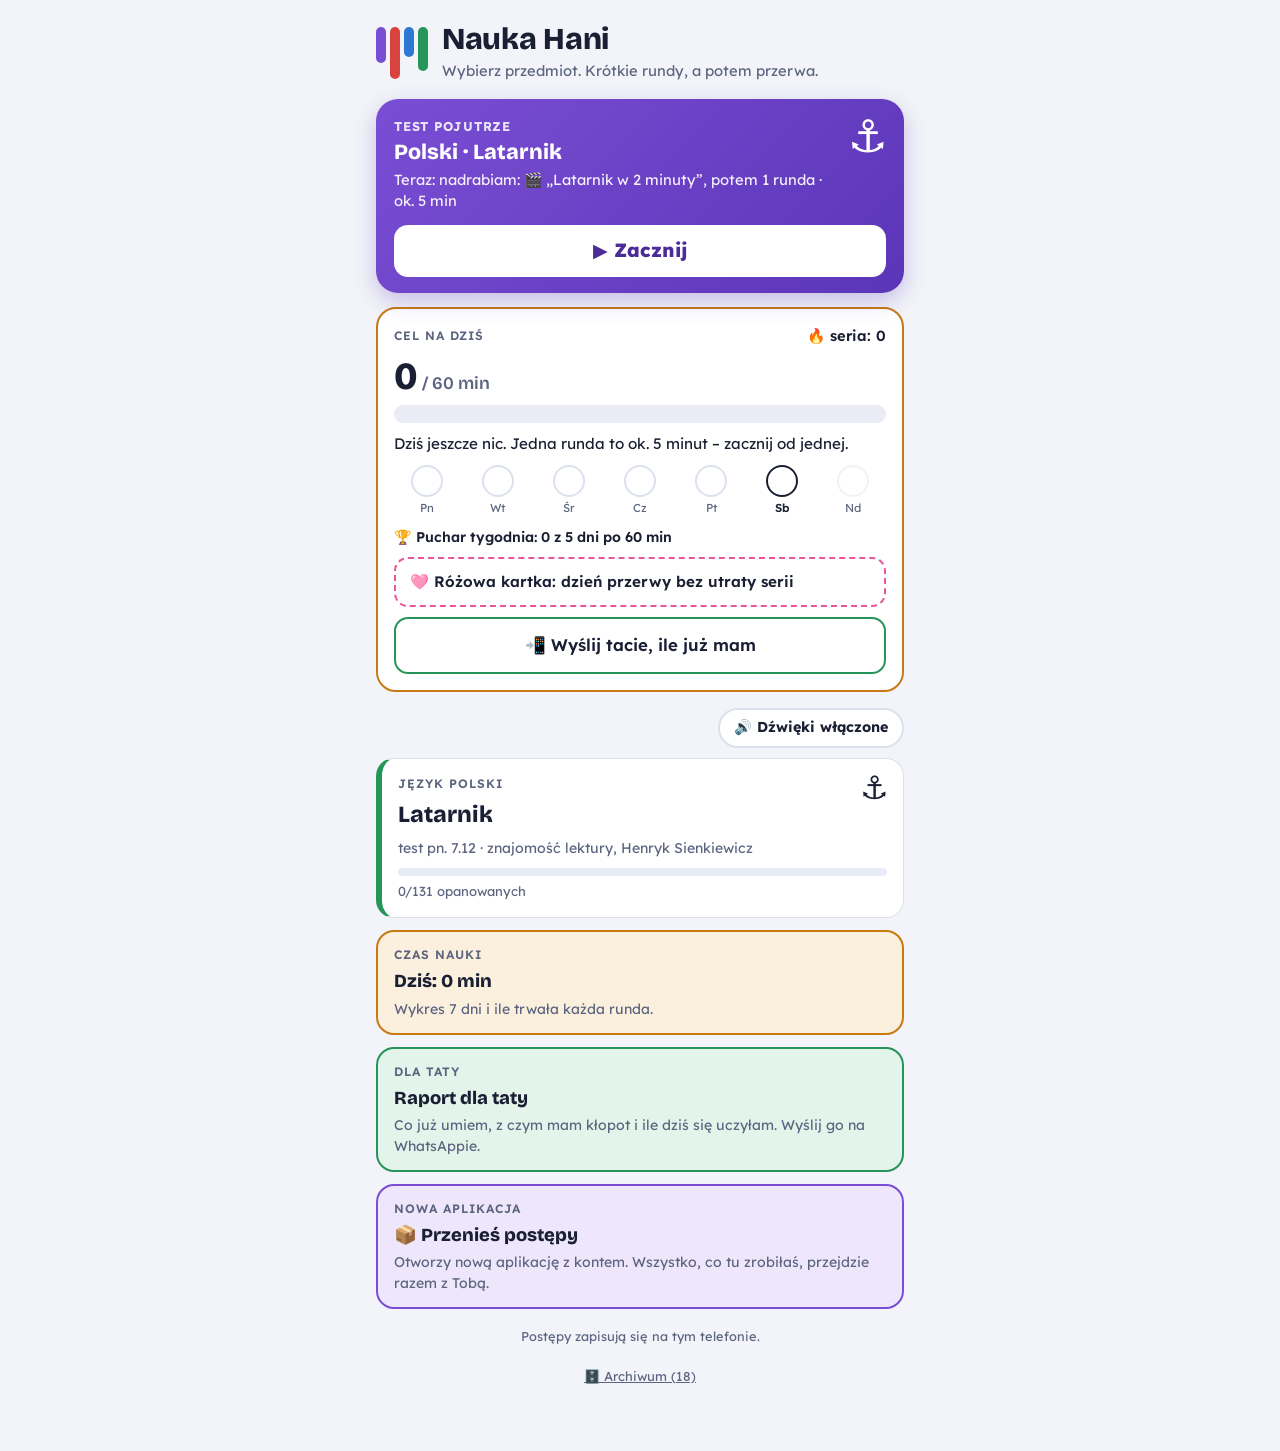
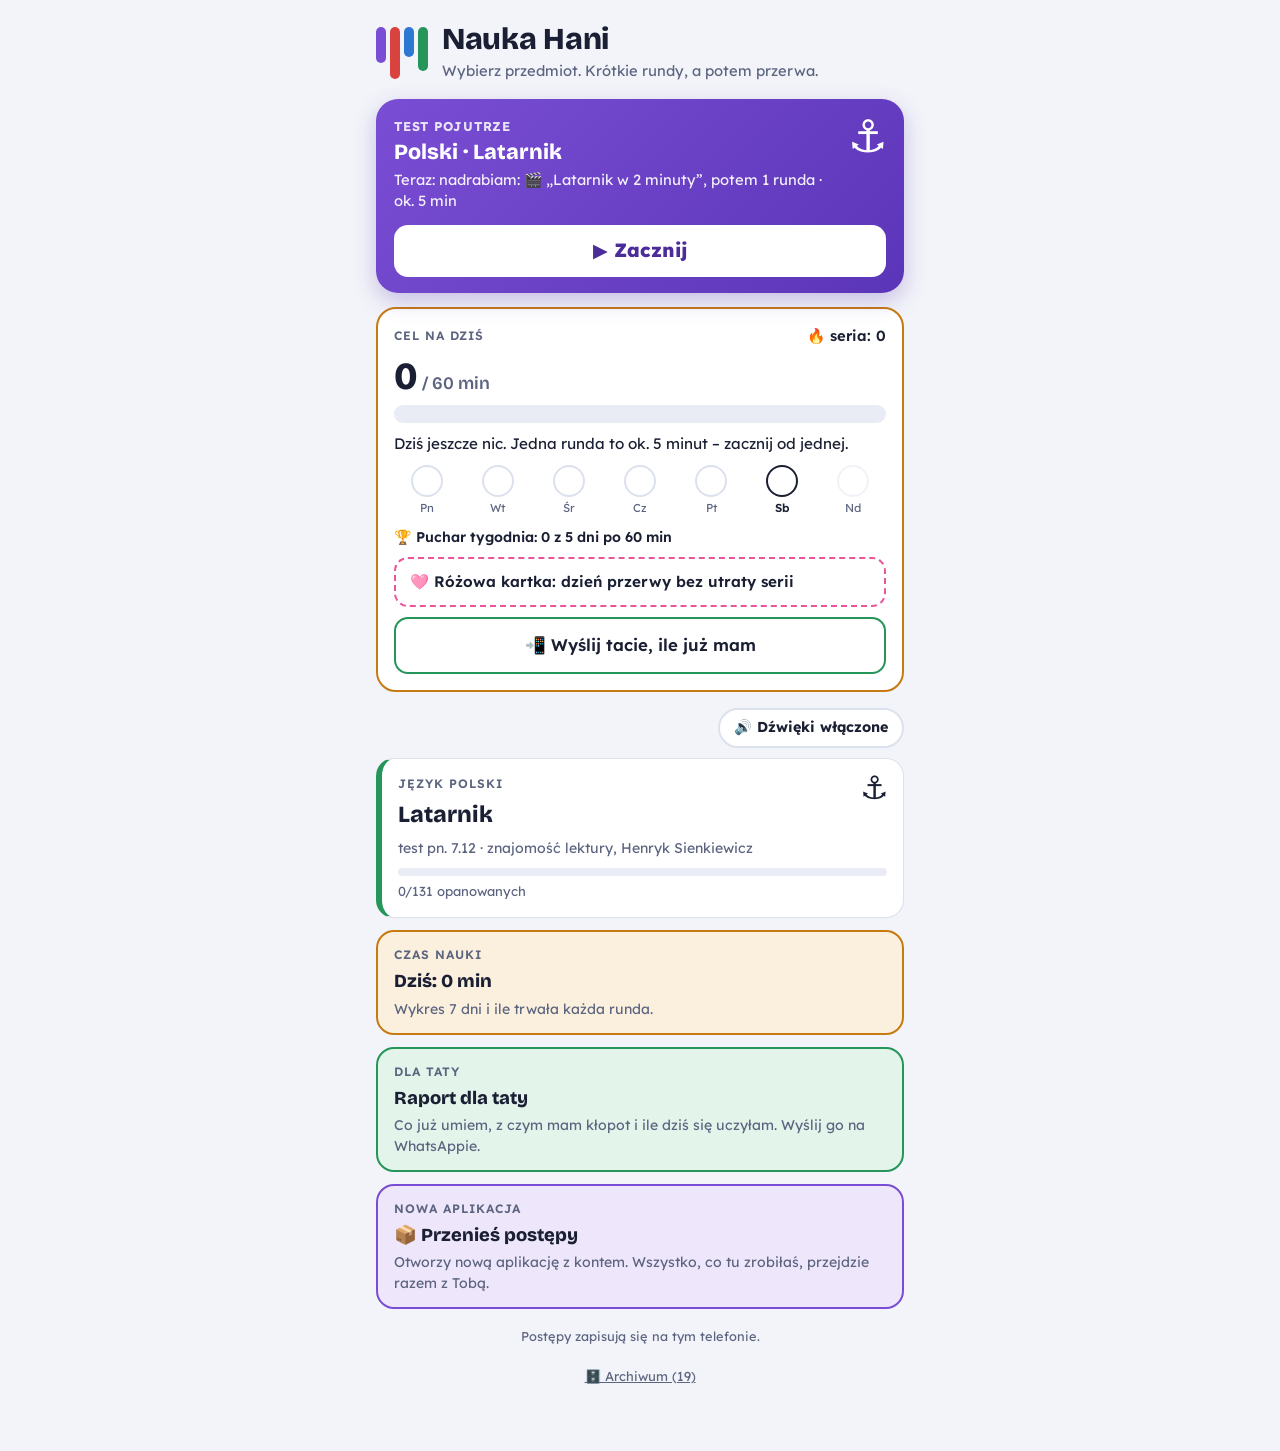
